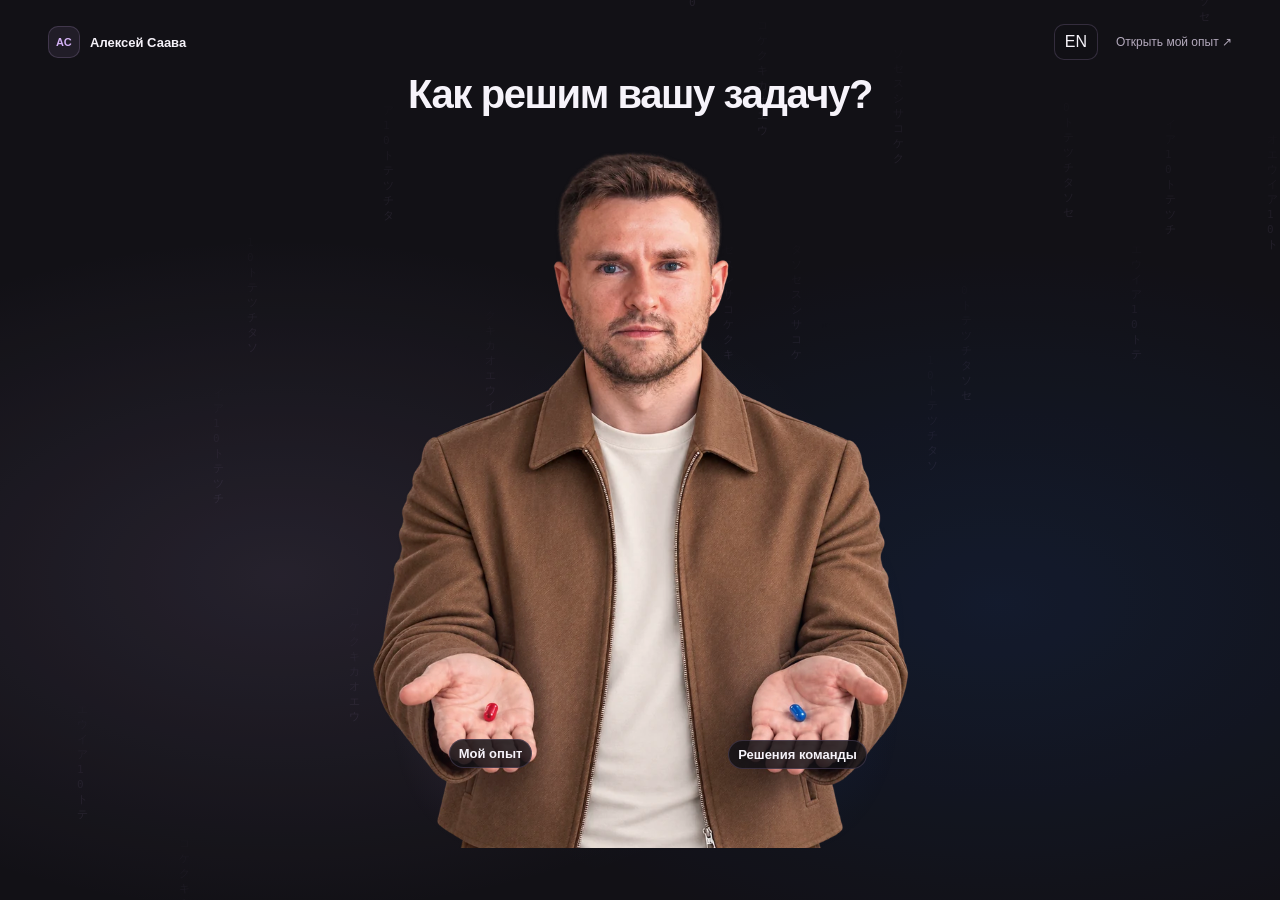
==== index.html @ ec38e638 "Improve CV reading rhythm and add contextual illustrations" ====
<!doctype html><html lang="ru"><head><meta charset="utf-8"><meta name="viewport" content="width=device-width,initial-scale=1"><meta name="description" content="Алексей Саава. Руководитель B2B-проектов: сайты, CRM и автоматизация. Единый контакт и ответственность за согласованный результат."><title>Алексей Саава | B2B-проекты, сайты и CRM</title><script data-cv-entry-gate>/* A new visit uses its own document. Deep links and explicit choices open CV. */
(() => {
 'use strict';
 const url=new URL(location.href);
 if(url.searchParams.get('game')==='dejavu'){
  const target=new URL('dejavu.html',url);
  const lang=url.hash.startsWith('#en')?'en':'ru';
  target.searchParams.set('lang',lang);
  target.searchParams.set('mode',url.searchParams.get('view')==='team'?'team':'personal');
  target.searchParams.set('return',url.hash||'#'+lang);
  location.replace(target.href);return;
 }
 if(location.protocol==='file:')return;
 if(url.searchParams.has('view')||url.searchParams.has('cv')||!['','#ru','#en'].includes(url.hash))return;
 try{if(sessionStorage.getItem('cv-matrix-choice-v1')==='chosen')return;}catch{}
 const target=new URL('enter.html',url);
 target.searchParams.set('lang',url.hash==='#en'?'en':'ru');
 location.replace(target.href);
})();
</script><link rel="stylesheet" href="cv-assets/styles.d733acbd2bcd.css"></head><body>







<a class="skip-link" href="#ru" data-skip>Перейти к содержанию</a> <div class="matrix-overlay" data-matrix-overlay hidden aria-hidden="true"><canvas data-matrix-rain></canvas><div class="matrix-terminal"><span data-matrix-command>// CONTEXT SWITCH</span><strong data-matrix-label>Решения команды</strong><div class="matrix-cat-track"><span><svg viewBox="0 0 80 48" fill="currentColor" aria-hidden="true"><path d="M12 37c-9-1-12-10-6-15 3-2 6 0 4 2-4 4-1 9 4 8l8-3c1-10 7-16 19-16l6 1 3-9 7 6 8-6 3 11c6 4 8 12 3 18l-5 4v7h-7l-2-8H38l-3 8h-7l2-9-11 1v8h-7z"/><path d="M55 20h3m6 0h3" stroke="var(--bg)" stroke-width="2" stroke-linecap="round"/></svg></span><span><svg viewBox="0 0 80 48" fill="currentColor" aria-hidden="true"><path d="M12 37c-9-1-12-10-6-15 3-2 6 0 4 2-4 4-1 9 4 8l8-3c1-10 7-16 19-16l6 1 3-9 7 6 8-6 3 11c6 4 8 12 3 18l-5 4v7h-7l-2-8H38l-3 8h-7l2-9-11 1v8h-7z"/><path d="M55 20h3m6 0h3" stroke="var(--bg)" stroke-width="2" stroke-linecap="round"/></svg></span></div></div></div>
 <div class="matrix-live" data-matrix-live role="status" aria-live="polite" aria-atomic="true"></div><div class="shell"><header class="site-header">
      <a class="brand" href="#ru" aria-label="Алексей Саава — начало резюме"><span class="brand-mark" aria-hidden="true">АС</span><svg class="team-brand-logo" data-team-logo hidden aria-hidden="true" focusable="false" xmlns="http://www.w3.org/2000/svg" width="255" height="48" viewBox="0 0 255 48" fill="none"><path d="M61.5999 0.5V0.400002H57.4999L47.3999 18.5H51.2999L59.4999 3.7L67.7999 18.5H71.5999L61.5999 0.5Z" fill="#2215F9" />
<path d="M202.7 0.400002L194.5 15.3L186.2 0.5V0.400002H182.4L192.4 18.5H196.5L206.5 0.5L206.6 0.400002H202.7Z" fill="#2215F9" />
<path d="M15.7 3.8C13.8 3.3 11.8 3.10001 9.7 3.10001C7.6 3.10001 6.1 3.30001 5.3 3.60001C4.5 3.90001 4.1 4.6 4.1 5.5C4.1 6.3 4.4 6.80001 5.1 7.10001C5.8 7.40001 7.2 7.6 9.4 7.8C14.6 8.2 16.8 9.8 16.8 13.2C16.8 15.3 16 16.8 14.6 17.6C13.1 18.5 10.7 18.9 7.3 18.9C4.6 18.9 2.3 18.7 0.5 18.2L1.2 15.1C3 15.6 5 15.8 7.2 15.8C9.3 15.8 10.8 15.6 11.6 15.3C12.4 15 12.8 14.3 12.8 13.4C12.8 11.9 12 11.3 7.2 10.9C2.3 10.6 0 9.1 0 5.9C0 1.7 3 0 9.5 0C12.2 0 14.4 0.200005 16.1 0.700005L15.7 3.8Z" fill="black" />
<path d="M35.5999 3.4V18.5H31.9V3.4H24.2V0.400002H43.4V3.4H35.5999Z" fill="black" />
<path d="M95.1001 0.600007L94.6001 3.70001C93.3001 3.30001 91.7001 3.20001 89.8001 3.20001C88.8001 3.20001 88.0001 3.2 87.4001 3.3C86.2001 3.4 84.8001 3.70001 84.2001 4.20001C83.1001 5.10001 82.6001 6.6 82.6001 9.4C82.6001 12.2 83.0001 13.8 84.2001 14.7C85.4001 15.6 86.9001 15.8 89.8001 15.8C91.7001 15.8 93.3001 15.6 94.6001 15.3L95.1001 18.4C93.3001 18.8 91.3001 19 89.0001 19C85.4001 19 82.9001 18.4 81.2001 17C79.4001 15.5 78.6001 13.1 78.6001 9.4C78.6001 5.7 79.4001 3.3 81.2001 2C83.0001 0.600001 85.4001 0.100007 89.0001 0.100007C91.2001 7.32392e-06 93.3001 0.200007 95.1001 0.600007Z" fill="black" />
<path d="M109.2 18.5H105.6V0.400002H109.2V18.5ZM119.5 18.5C117.3 15.7 115.3 13.5 113.5 11.9C111.7 10.2 110.3 9.3 109.4 9C110.4 8.5 111.7 7.4 113.5 5.9C115.3 4.4 117.1 2.5 118.9 0.400002H123.6C121.6 2.6 119.8 4.4 118.2 5.9C116.6 7.4 115.4 8.3 114.7 8.7C115.5 9.1 116.7 10.1 118.5 11.8C120.3 13.5 122.2 15.7 124.3 18.4H119.5V18.5Z" fill="black" />
<path d="M134.4 0.400002H138.1V15.6H148.9V18.5H134.4V0.400002Z" fill="black" />
<path d="M159 0.400002H175V3.4H162.7V7.60001H171.5V10.5H162.7V15.6H175V18.5H159V0.400002Z" fill="black" />
<path d="M213.9 0.400002H229.9V3.4H217.6V7.60001H226.4V10.5H217.6V15.6H229.9V18.5H213.9V0.400002Z" fill="black" />
<path d="M240 0.400002H243.6V15.6H254.5V18.5H240V0.400002Z" fill="black" />
<path d="M14.7999 39.6H9.7999V36.7H18.5999V46.9C16.6999 47.4 13.9999 47.6 10.7999 47.6C7.1999 47.6 4.6999 47 2.9999 45.6C1.1999 44.1 0.399902 41.7 0.399902 38C0.399902 34.3 1.2999 31.9 3.1999 30.5C5.0999 29.3 7.4999 28.8 11.3999 28.8C14.0999 28.8 16.2999 29 18.0999 29.3L17.4999 32.4C16.9999 32.3 16.0999 32.2 14.7999 32C13.4999 31.9 12.4999 31.8 11.6999 31.8C10.6999 31.8 9.7999 31.8 9.1999 31.9C7.8999 32 6.5999 32.3 5.8999 32.9C4.7999 33.8 4.2999 35.3 4.2999 38.1C4.2999 40.9 4.6999 42.5 5.8999 43.4C7.0999 44.3 8.5999 44.5 11.4999 44.5C12.6999 44.5 13.7999 44.4 14.7999 44.2V39.6Z" fill="black" />
<path d="M26.3 29.2H37.9001C40.1001 29.2 41.7 29.7 42.6 30.6C43.5 31.5 44 32.8 44 34.5C44 37.7 42.1 39.4 38.2001 39.5C38.9001 39.7 39.8001 40.4 40.9001 41.6C42.0001 42.8 43.6 44.7 45.8 47.4H41C39.1 44.9 37.6 43.1 36.5 42.1C35.4 41.1 34.5 40.5 33.6 40.5H30V47.4H26.4V29.2H26.3ZM29.9 32.1V37.6H36C38.5 37.6 39.7001 37.1 39.7001 35C39.7001 33 38.8 32.2 36.8 32.2H29.9V32.1Z" fill="black" />
<path d="M69.5001 30.7C71.4001 32.1 72.2001 34.5 72.2001 38.1C72.2001 41.8 71.4001 44.3 69.6001 45.7C67.8001 47.1 65.3001 47.7 61.7001 47.7C58.0001 47.7 55.6001 47.2 53.8001 45.7C52.0001 44.2 51.1001 41.8 51.1001 38.1C51.1001 34.5 51.9001 32 53.7001 30.7C55.6001 29.3 57.9001 28.8 61.6001 28.8C65.3001 28.8 67.7001 29.3 69.5001 30.7ZM66.2001 43.9C67.8001 43 68.1001 41.4 68.2001 38.1C68.2001 35.3 68.0001 33.8 66.9001 32.9C66.4001 32.4 65.7001 32.1 64.9001 32C64.1001 31.9 63.0001 31.8 61.6001 31.8C59.3001 31.8 58.1001 31.9 57.0001 32.4C55.4001 33.2 55.1001 34.7 55.0001 38.1C55.0001 43.6 56.3001 44.5 61.6001 44.5C63.9001 44.6 65.2001 44.4 66.2001 43.9Z" fill="black" />
<path d="M97.7001 29.2V41.8C97.7001 44 96.9001 45.6 95.4001 46.4C93.9001 47.2 91.5001 47.6 88.4001 47.6C85.3001 47.6 82.9001 47.2 81.4001 46.4C79.9001 45.6 79.1001 44 79.1001 41.8V29.2H82.8001V39.7C82.8001 40.8 82.9001 41.6 82.9001 42.1C83.0001 42.6 83.2001 43.1 83.6001 43.5C84.4001 44.3 85.7001 44.5 88.4001 44.5C91.1001 44.5 92.4001 44.3 93.2001 43.5C93.6001 43.1 93.8001 42.6 93.9001 42.1C94.0001 41.6 94.0001 40.8 94.0001 39.7V29.2H97.7001Z" fill="black" />
<path d="M109.2 47.3H105.6V29.2H117.3C121.3 29.2 123.3 31.5 123.3 35.4C123.3 37.1 122.8 38.5 121.8 39.6C120.8 40.7 119.3 41.3 117.4 41.3H109.3V47.3H109.2ZM115.9 38.5C118 38.5 119.1 37.5 119.1 35.4C119.1 33.2 118.1 32.1 116 32.1H109.2V38.5H115.9Z" fill="black" />
</svg><span data-brand-name>Алексей Саава</span></a>
      <button class="mode-control" type="button" role="switch" aria-checked="false" aria-label="Решения команды" aria-controls="ru-team-cv en-team-cv" data-mode-switch><span data-mode-personal>Мой опыт</span><span class="mode-track" aria-hidden="true"><span class="mode-thumb"></span></span><span data-mode-team>Решения команды</span></button>
      <nav class="page-nav" aria-label="Разделы резюме"><a href="#ru-results" data-nav="results">Портфолио</a><a href="#ru-skills" data-nav="skills">Компетенции</a><a href="#ru-working" data-nav="working">Как работаю</a><a href="#ru-team-process" data-nav="team-process" hidden>Как внедряем</a></nav>
      <div class="header-tools"><nav class="language-nav" aria-label="Язык резюме"><a href="#ru" data-language="ru" lang="ru" hreflang="ru" aria-label="Русская версия" aria-current="true">RU</a><a href="#en" data-language="en" lang="en" hreflang="en" aria-label="English version">EN</a></nav><button type="button" class="print-button" data-print>Печать / PDF</button><a href="enter.html?lang=ru" class="matrix-entry-open" data-entry-open aria-label="Выбрать формат"><svg viewBox="0 0 24 24" fill="none" aria-hidden="true"><rect x="2" y="5" width="9" height="14" rx="4.5" stroke="currentColor" stroke-width="1.5"/><rect x="13" y="5" width="9" height="14" rx="4.5" stroke="currentColor" stroke-width="1.5"/><path d="M2 12h9m2 0h9" stroke="currentColor" stroke-width="1.5"/></svg></a><button type="button" class="mobile-menu-pill" data-mobile-menu-open aria-label="Меню · Мой опыт" aria-haspopup="dialog" aria-controls="mobile-menu"><span aria-hidden="true"><i></i><i></i><i></i></span></button></div>
    </header><main class="view" id="ru" lang="ru" tabindex="-1"><div class="personal-presentation" data-presentation="personal"><section class="hero" aria-labelledby="ru-name">
          <div class="hero-layout"><div class="hero-copy"><div class="eyebrow">САЙТЫ · CRM · АВТОМАТИЗАЦИЯ</div>
          <h1 id="ru-name" tabindex="-1">Алексей Саава</h1><p class="role">Руководитель B2B-проектов</p>
          <p class="intro">Развиваю B2B-сайты, настраиваю CRM и автоматизирую процессы. Отвечаю за полный цикл — от бизнес-задачи и требований до внедрения, контроля качества и передачи результата.</p><p class="experience-note experience-note-desktop">Многолетний опыт в маркетинге, продажах и развитии сайтов помогает мне учитывать весь путь клиента: от выбора продукта до заявки, заказа и дальнейшего сопровождения.</p>
          <div class="hero-actions"><a class="contact-button" href="https://t.me/top1_finance" target="_blank" rel="noopener noreferrer">Написать в Telegram <span aria-hidden="true">↗</span></a><a class="secondary-button" href="#ru-results">Посмотреть проекты <span aria-hidden="true">↓</span></a></div></div>
          <aside class="profile-note"><details class="mobile-fold" data-mobile-fold="intro"><summary><span><strong>Один контакт на весь проект</strong><small>Опыт и ответственность за результат</small></span><span class="fold-chevron" aria-hidden="true"></span></summary><div class="mobile-fold-body"><span class="note-label">Работа со мной</span><h2>Один контакт на весь проект</h2><p>Со мной вы согласуете задачу, сроки и бюджет, обсуждаете изменения и принимаете результат. Я отвечаю за выполнение договорённостей и качество работы.</p><a href="https://t.me/top1_finance" target="_blank" rel="noopener noreferrer">@top1_finance <span aria-hidden="true">↗</span></a><p class="experience-note experience-note-mobile">Многолетний опыт в маркетинге, продажах и развитии сайтов помогает мне учитывать весь путь клиента: от выбора продукта до заявки, заказа и дальнейшего сопровождения.</p></div></details></aside></div>
          <div class="business-needs"><h2>Задачи, с которыми помогаю</h2><div class="needs-grid"><article class="need-card"><h3><a class="mobile-need-link" data-mobile-filter="website" href="#ru-results">Сайты и B2B-каталоги<span aria-hidden="true">↗</span></a></h3><p>Структура сайта, техническая и продуктовая информация, удобный выбор и передача заказа в продажи.</p></article><article class="need-card"><h3><a class="mobile-need-link" data-mobile-filter="crm" href="#ru-results">CRM и процессы<span aria-hidden="true">↗</span></a></h3><p>Настройка CRM, обработка обращений, контроль задач и связь продаж с исполнением.</p></article><article class="need-card"><h3><a class="mobile-need-link" data-mobile-filter="documents" href="#ru-results">Документы и данные<span aria-hidden="true">↗</span></a></h3><p>Обработка документов, отчётность и автоматизация ручных операций в рабочих системах.</p></article></div></div>
          <p class="print-note">Сокращённая версия резюме. Полное портфолио доступно в HTML-версии.</p>
        <nav class="mobile-shortcuts" aria-label="Быстрый выбор"><a href="#ru-results">Проекты<span aria-hidden="true">↗</span></a><a href="#ru-skills">Компетенции<span aria-hidden="true">↗</span></a><a href="#ru-working">Формат работы<span aria-hidden="true">↗</span></a></nav></section><section class="section" id="ru-results"><details class="mobile-fold" data-mobile-fold="results"><summary><span><strong>Проекты и решения</strong><small>Кейсы, поиск по задаче и каталог автоматизаций</small></span><span class="fold-chevron" aria-hidden="true"></span></summary><div class="mobile-fold-body"><div class="section-head"><div><div class="eyebrow">Портфолио</div><h2>Портфолио</h2></div><p class="portfolio-caption">Проекты, мой вклад и результаты работы. Текущий статус указан в каждом кейсе.</p></div>
          <div class="portfolio-tools"><div class="search-field"><label for="ru-search">Поиск по портфолио</label><input id="ru-search" data-search type="search" placeholder="Например: теряются заявки" autocomplete="off" aria-describedby="ru-search-help"><p class="search-help" id="ru-search-help">Опишите задачу или выберите пример.</p></div><div class="filter-wrap"><span class="filter-label">Направление или инструмент</span><div class="tech" role="group" aria-label="Фильтр портфолио"><button type="button" data-filter="all" aria-pressed="true"><span>Все</span><span class="filter-count" aria-hidden="true"></span></button><button type="button" data-filter="website" aria-pressed="false"><span>Сайты</span><span class="filter-count" aria-hidden="true"></span></button><button type="button" data-filter="crm" aria-pressed="false"><span>CRM</span><span class="filter-count" aria-hidden="true"></span></button><button type="button" data-filter="ai" aria-pressed="false"><span>ИИ</span><span class="filter-count" aria-hidden="true"></span></button><button type="button" data-filter="bitrix24" aria-pressed="false"><span>Битрикс24</span><span class="filter-count" aria-hidden="true"></span></button><button type="button" data-filter="modx" aria-pressed="false"><span>MODX</span><span class="filter-count" aria-hidden="true"></span></button><button type="button" data-filter="documents" aria-pressed="false"><span>Документы</span><span class="filter-count" aria-hidden="true"></span></button><button type="button" data-filter="google-sheets" aria-pressed="false"><span>Google Sheets</span><span class="filter-count" aria-hidden="true"></span></button><button type="button" data-filter="telegram" aria-pressed="false"><span>Telegram</span><span class="filter-count" aria-hidden="true"></span></button></div></div><div class="search-examples" role="group" aria-labelledby="ru-search-examples"><span id="ru-search-examples">Примеры запросов</span><div class="query-buttons"><button type="button" data-query="Теряются заявки" aria-pressed="false" aria-label="Поиск во всём портфолио: Теряются заявки">Теряются заявки</button><button type="button" data-query="Обновить сайт" aria-pressed="false" aria-label="Поиск во всём портфолио: Обновить сайт">Обновить сайт</button><button type="button" data-query="Ручные отчёты" aria-pressed="false" aria-label="Поиск во всём портфолио: Ручные отчёты">Ручные отчёты</button><button type="button" data-query="Автоматизация документов" aria-pressed="false" aria-label="Поиск во всём портфолио: Автоматизация документов">Автоматизация документов</button><button type="button" data-query="B2B-каталог" aria-pressed="false" aria-label="Поиск во всём портфолио: B2B-каталог">B2B-каталог</button><button type="button" data-query="Контроль задач" aria-pressed="false" aria-label="Поиск во всём портфолио: Контроль задач">Контроль задач</button></div></div></div>
          <p class="filter-meta" data-result-count role="status" aria-live="polite" aria-atomic="true"></p>
          <div class="empty" data-empty hidden><p>Материалов по вашему запросу нет. Попробуйте другой запрос или сбросьте фильтры.</p><button type="button" class="secondary-button" data-reset>Сбросить фильтры</button></div><section class="portfolio-group" data-filter-group="projects" aria-labelledby="ru-projects-title"><details class="mobile-fold" data-mobile-fold="case-group"><summary><span><strong>Работа с заказчиками</strong><small>Кейсы и результаты</small></span><span class="fold-chevron" aria-hidden="true"></span></summary><div class="mobile-fold-body"><div class="portfolio-overview"><div class="portfolio-overview-copy"><h3 class="group-title" id="ru-projects-title">Работа с заказчиками</h3></div><figure class="cv-illustration" data-reading-illustration="site" role="img" aria-label="Схема адаптивного сайта: компьютер и мобильная версия"><svg viewBox="0 0 306 174" width="306" height="174" aria-hidden="true" focusable="false" fill="none" stroke="currentColor" stroke-width="1.5" stroke-linecap="round" stroke-linejoin="round"><rect class="illustration-soft" x="20" y="16" width="242" height="130" rx="20" stroke="none"/>
 <rect class="illustration-surface" x="14" y="20" width="224" height="124" rx="8"/>
 <path d="M14 42h224" opacity=".45"/><circle class="illustration-accent" cx="28" cy="31" r="2"/><circle class="illustration-ink" cx="37" cy="31" r="2" opacity=".4"/>
 <path d="M32 58h82M32 68h56M32 112h108M32 123h74" opacity=".5"/>
 <rect class="illustration-soft" x="151" y="56" width="67" height="43" rx="4"/>
 <rect class="illustration-accent" x="32" y="82" width="47" height="10" rx="3" opacity=".7"/>
 <rect class="illustration-surface" x="225" y="55" width="54" height="99" rx="9"/>
 <path d="M243 64h18M234 128h34M234 138h23" opacity=".45"/>
 <rect class="illustration-soft" x="234" y="78" width="36" height="31" rx="3"/><rect class="illustration-accent" x="234" y="115" width="24" height="6" rx="2" opacity=".7"/></svg></figure></div><div class="casegrid"><a class="case flagship" href="#ru-case-40" data-route="ru-case-40" data-tags="website bitrix24" data-kind="case" data-case-type="project" data-print-highlight="true" aria-label="Разбор проекта: ASSET LEASING AND FINANCE: управление и развитие сайта" data-project="alafin" data-search-terms="корпоративный B2B сайт развитие сопровождение поддержка обновить сайт доработать сайт обновление контента структура продуктовые страницы услуги лизинг калькулятор формы документы новости CMS; corporate B2B website development maintenance support update website improve site product pages services leasing calculator forms documents news content structure CMS"><span class="meta">Корпоративный сайт · в работе</span><h4>ASSET LEASING AND FINANCE</h4><p>Развитие и сопровождение корпоративного сайта: структура, контент, доработки и проверка изменений.</p><span class="open">Разбор проекта ↗</span></a><a class="case" href="#ru-case-8" data-tags="website modx crm bitrix24 documents analytics seo html css" data-route="ru-case-8" data-kind="case" data-case-type="project" data-print-highlight="true" aria-label="Разбор задачи: Корпоративный сайт на MODX" data-project="finance-site" data-search-terms="корпоративный B2B сайт MODX модх модкс Evolution Evo Revolution Revo обновить сайт доработать сайт исправить сайт точечные правки без полного редизайна аудит сайта устаревший сайт неудобный сайт HTML CSS верстка адаптив мобильная версия посадочные страницы лендинг формы заявки теряются заявки не доходят не попадают в CRM интеграция Bitrix24 Битрикс24 SEO поисковое продвижение аналитика миграция перенос сайта; corporate B2B website MODX Evolution Evo Revolution Revo update website improve existing site targeted fixes without full redesign website audit HTML CSS markup responsive mobile landing pages forms lost leads missing enquiries CRM Bitrix24 integration SEO analytics site migration"><span class="meta status">Финансовые услуги · развитие сайта</span><h4>Корпоративный сайт на MODX</h4><p>Развивал сайт лизинговой компании: конструктор лендингов, формы и CRM, аналитика, SEO и контент. Веду перенос на MODX Revolution.</p><span class="open">Разбор проекта ↗</span></a><a class="case" href="#ru-case-2" data-tags="website" data-route="ru-case-2" data-kind="case" data-case-type="project" data-print-highlight="true" aria-label="Разбор проекта: Лизинговый калькулятор" data-project="finance-site" data-search-terms="калькулятор лизинга расчет стоимости платежей график параметры условия ошибки подсказки сайт форма заявка передача расчета менеджеру требования техническое задание; leasing calculator cost calculation payments schedule terms validation errors hints website enquiry form sales handoff requirements specification"><span class="meta ">Продукт · требования и координация</span><h4>Лизинговый калькулятор</h4><p>Согласованные сценарии расчёта, параметры и требования к передаче данных менеджеру.</p><span class="open">Разбор проекта ↗</span></a><a class="case" href="#ru-case-6" data-tags="crm" data-route="ru-case-6" data-kind="case" data-case-type="project" data-print-highlight="true" aria-label="Разбор проекта: CRM: от сделки до исполнения" data-project="finance-site" data-search-terms="CRM срм организация продаж процесс сделки этапы задачи контроль задач ответственные непонятно кто отвечает забывают задачи исполнение согласования регламент инструкции внедрение пилот; CRM sales workflow deal stages task tracking task control ownership unclear responsibilities missed tasks delivery approvals instructions implementation pilot"><span class="meta ">Операции · процессы и команда</span><h4>CRM: от сделки до исполнения</h4><p>Этапы сделки связаны с задачами и ответственными; подготовлены инструкции и проведён пилот на одной команде.</p><span class="open">Разбор проекта ↗</span></a><a class="case" href="#ru-case-7" data-tags="crm" data-route="ru-case-7" data-kind="case" data-case-type="project" data-print-highlight="true" aria-label="Разбор проекта: Маркетинговая отчётность" data-project="finance-site" data-search-terms="маркетинговая аналитика ручные отчеты ручная отчетность ручной сбор данных реклама расходы выручка источники заявок лиды продажи сверка CRM данные расходятся эффективность рекламы непонятно откуда заявки; marketing analytics manual reports manual reporting data collection advertising spend revenue lead sources sales CRM reconciliation inconsistent data advertising performance"><span class="meta ">Маркетинг · данные и управление</span><h4>Маркетинговая отчётность</h4><p>Согласованные определения показателей и управленческий отчёт со сверкой данных CRM.</p><span class="open">Разбор проекта ↗</span></a><a class="case" href="#ru-case-1" data-tags="website documents" data-route="ru-case-1" data-kind="case" data-case-type="project" data-print-highlight="false" aria-label="Разбор проекта: Продуктовая информация и документы" data-project="finance-site" data-search-terms="сайт продуктовые страницы техническая информация условия тарифы документы обновить сайт обновление контента устаревшие документы актуальные версии навигация найти информацию структура CMS форма обратной связи; website product pages technical information terms pricing documents update website content updates outdated documents current versions navigation find information CMS contact form"><span class="meta ">Лизинг · контент и CMS</span><h4>Продуктовая информация и документы</h4><p>Структурированные продуктовые материалы, порядок согласования версий и шаблоны публикаций.</p><span class="open">Разбор проекта ↗</span></a><a class="case" href="#ru-case-3" data-tags="website" data-route="ru-case-3" data-kind="case" data-case-type="project" data-print-highlight="false" aria-label="Разбор проекта: B2B-заказ в большом каталоге" data-project="commerce" data-search-terms="B2B б2б сайт интернет магазин большой каталог каталог продукции товаров неудобный каталог поиск выбор товара корпоративный заказ оформить заказ реквизиты компании форма заявки передача заказа отделу продаж требования; B2B website online store large product catalogue catalog difficult product selection corporate ordering checkout company details enquiry form sales handoff requirements"><span class="meta ">Электронная коммерция · B2B</span><h4>B2B-заказ в большом каталоге</h4><p>Комплект требований к B2B-заказу, спецификации форм и материалы для отдела продаж.</p><span class="open">Разбор проекта ↗</span></a><a class="case" href="#ru-case-4" data-tags="website" data-route="ru-case-4" data-kind="case" data-case-type="project" data-print-highlight="false" aria-label="Разбор проекта: Оформление заказа" data-project="commerce" data-search-terms="интернет магазин сайт оформление заказа корзина checkout покупатель не завершает заказ сложная форма неудобная форма ошибки в форме платежи оплата мобильный заказ подсказки поля контакты улучшить конверсию; online store website checkout cart abandoned checkout incomplete orders complicated form form errors payment mobile ordering hints fields contact details improve conversion"><span class="meta ">Электронная коммерция · пользовательский путь</span><h4>Оформление заказа</h4><p>Требования к оформлению заказа и проверки мобильного сценария и передачи данных.</p><span class="open">Разбор проекта ↗</span></a><a class="case" href="#ru-case-5" data-tags="website" data-route="ru-case-5" data-kind="case" data-case-type="project" data-print-highlight="false" aria-label="Разбор проекта: Текстовый чат экспертного сервиса" data-project="expert-service" data-search-terms="чат консультации эксперт специалист клиент ждет ответа ожидание очередь онлайн сервис передача диалога статус обращения доступность специалиста сообщения оператор; expert consultation chat online service client waiting for reply queue conversation handoff enquiry status specialist availability operator messages"><span class="meta ">Сервис · клиентская поддержка</span><h4>Текстовый чат экспертного сервиса</h4><p>Описание логики чата, служебные сообщения и правила работы с диалогами.</p><span class="open">Разбор проекта ↗</span></a></div></div></details></section><section class="portfolio-group project-tasks" data-filter-group="projects" aria-labelledby="ru-modx-tasks-title"><details class="mobile-fold" data-mobile-fold="case-group"><summary><span><strong>MODX: отдельные задачи</strong><small>Кейсы и результаты</small></span><span class="fold-chevron" aria-hidden="true"></span></summary><div class="mobile-fold-body"><div class="portfolio-overview"><div class="portfolio-overview-copy"><h3 class="group-title" id="ru-modx-tasks-title">MODX: отдельные задачи</h3><p class="portfolio-caption">Короткие кейсы для конкретного запроса: вёрстка, CMS, формы, аналитика, аудит и сопровождение.</p></div><figure class="cv-illustration" data-reading-illustration="modules" role="img" aria-label="Схема доработок сайта: страницы, формы и интеграции"><svg viewBox="0 0 306 174" width="306" height="174" aria-hidden="true" focusable="false" fill="none" stroke="currentColor" stroke-width="1.5" stroke-linecap="round" stroke-linejoin="round"><rect class="illustration-surface" x="15" y="21" width="114" height="128" rx="8"/>
 <path d="M15 43h114" opacity=".45"/><path d="M29 33h40"/>
 <rect class="illustration-soft" x="29" y="58" width="86" height="27" rx="4"/><path d="M40 71h54" opacity=".6"/>
 <rect class="illustration-soft" x="29" y="97" width="36" height="36" rx="4"/><rect class="illustration-soft" x="77" y="97" width="38" height="36" rx="4"/>
 <path d="M137 85h26M158 80l6 5-6 5" opacity=".6"/>
 <rect class="illustration-surface" x="175" y="32" width="104" height="32" rx="6"/><rect class="illustration-surface" x="175" y="77" width="104" height="32" rx="6"/><rect class="illustration-surface" x="175" y="122" width="104" height="32" rx="6"/>
 <circle class="illustration-accent" cx="190" cy="48" r="3"/><path d="M202 48h57" opacity=".5"/>
 <path d="M186 93l4 4 7-8M186 138l4 4 7-8"/><path d="M207 93h51M207 138h36" opacity=".5"/></svg></figure></div><div class="casegrid"><a class="case" data-route="ru-case-41" href="#ru-case-41" data-tags="website modx html css" data-print-highlight="false" aria-label="Разбор задачи: Лендинги на MODX: конструктор и вёрстка" data-project="finance-site" data-search-terms="MODX HTML CSS верстка адаптив мобильная версия обновить сайт доработать сайт лендинг посадочная страница конструктор страниц блоки CMS шаблон чанк PHP сниппет карточки FAQ фиксированная панель действий без полного редизайна; MODX HTML CSS markup responsive mobile update website improve site landing page page builder blocks CMS template chunk PHP snippet cards FAQ sticky action bar without full redesign"><div class="meta">MODX · выполненные работы</div><h4>Лендинги на MODX: конструктор и вёрстка</h4><p>HTML/CSS, адаптивные блоки и настройка содержимого через CMS.</p><span class="open">Разбор задачи ↗</span></a><a class="case" data-route="ru-case-42" href="#ru-case-42" data-tags="website modx crm bitrix24" data-print-highlight="false" aria-label="Разбор задачи: Формы сайта и связь с Битрикс24" data-project="finance-site" data-search-terms="сайт MODX формы заявок заявки теряются заявки не доходят не попадают в CRM заявок форма сложная неудобная ошибки в форме поля валидация Bitrix24 Битрикс24 интеграция передача данных заявка с сайта контекст клиента; website MODX enquiry forms lost leads missing enquiries leads not reaching CRM complicated form form errors fields validation Bitrix24 integration website enquiries data handoff client context"><div class="meta">MODX · выполненные работы</div><h4>Формы сайта и связь с Битрикс24</h4><p>Семь конфигураций форм, поля обращения, источник и сообщения пользователю.</p><span class="open">Разбор задачи ↗</span></a><a class="case" data-route="ru-case-43" href="#ru-case-43" data-tags="website modx seo" data-print-highlight="false" aria-label="Разбор задачи: SEO-аудит 3 163 страниц" data-project="finance-site" data-search-terms="сайт MODX SEO аудит сайта поисковое продвижение плохо находят в поиске проверка страниц title H1 заголовки canonical дубли страниц перелинковка структура контент изображения технические ошибки; website MODX SEO site audit search visibility page checks title H1 headings canonical duplicate pages internal links structure content images technical issues"><div class="meta">MODX · выполненные работы</div><h4>SEO-аудит 3 163 страниц</h4><p>Постраничная оценка структуры, содержимого и технических параметров.</p><span class="open">Разбор задачи ↗</span></a><a class="case" data-route="ru-case-44" href="#ru-case-44" data-tags="website modx content" data-print-highlight="false" aria-label="Разбор задачи: Точечное обновление 38 живых страниц" data-project="finance-site" data-search-terms="сайт MODX обновить сайт доработать сайт исправить сайт точечные правки косметический ремонт без полного редизайна устаревший контент title H1 заголовки SEO текст изображение WebP alt URL живой сайт обновление страниц проверка форм; website MODX update website improve existing site targeted fixes cosmetic improvements without full redesign outdated content title H1 headings SEO copy image WebP alt URL live website page updates form checks"><div class="meta">MODX · выполненные работы</div><h4>Точечное обновление 38 живых страниц</h4><p>Заголовки, тексты, изображения и CTA без полного редизайна.</p><span class="open">Разбор задачи ↗</span></a><a class="case" data-route="ru-case-45" href="#ru-case-45" data-tags="website modx crm bitrix24 analytics" data-print-highlight="false" aria-label="Разбор задачи: Аналитика заявок и сверка с CRM" data-project="finance-site" data-search-terms="сайт MODX заявки теряются заявки заявки не доходят в CRM непонятно откуда приходят заявки не понимаю откуда заявки аналитика источники заявок отслеживание лидов события формы звонки клики Bitrix24 Битрикс24 GTM GA4 Google Analytics Яндекс Метрика качество лидов; website MODX lost leads missing enquiries CRM enquiry sources lead tracking unknown lead sources analytics form events phone clicks Bitrix24 GTM GA4 Google Analytics Yandex Metrica lead quality"><div class="meta">MODX · выполненные работы</div><h4>Аналитика заявок и сверка с CRM</h4><p>GTM, GA4, Яндекс.Метрика и связь обращений со страницами сайта.</p><span class="open">Разбор задачи ↗</span></a><a class="case" data-route="ru-case-46" href="#ru-case-46" data-tags="website modx documents" data-print-highlight="false" aria-label="Разбор задачи: Документация и технический аудит MODX" data-project="finance-site" data-search-terms="сайт MODX технический аудит документация техническое задание требования таблицы спецификации техническая информация HTML CSS JS PHP шаблоны чанки сниппеты поля формы интеграция CRM аналитика тестирование проверка изменений; website MODX technical audit documentation specification requirements tables technical information HTML CSS JS PHP templates chunks snippets fields forms CRM integration analytics testing change checks"><div class="meta">MODX · выполненные работы</div><h4>Документация и технический аудит MODX</h4><p>Технические спецификации, таблицы настроек CMS и критерии проверки.</p><span class="open">Разбор задачи ↗</span></a><a class="case" data-route="ru-case-47" href="#ru-case-47" data-tags="website modx migration" data-print-highlight="false" aria-label="Разбор задачи: MODX: Evolution → Revolution" data-project="finance-site" data-search-terms="сайт MODX Evolution Evo Revolution Revo миграция перенос переезд обновление CMS тестовая среда совместимость структура контент файлы сохранить URL SEO ссылки печатные версии откат; website MODX Evolution Evo Revolution Revo migration move CMS upgrade test environment compatibility structure content files preserve URL SEO links print rollback"><div class="meta">MODX · в работе</div><h4>MODX: Evolution → Revolution</h4><p>Перенос структуры, контента и функций с проверкой совместимости. В работе.</p><span class="open">Разбор задачи ↗</span></a></div></div></details></section><section class="portfolio-group" data-filter-group="personal" aria-labelledby="ru-personal-title"><details class="mobile-fold" data-mobile-fold="case-group"><summary><span><strong>Личные проекты</strong><small>Кейсы и результаты</small></span><span class="fold-chevron" aria-hidden="true"></span></summary><div class="mobile-fold-body"><div class="portfolio-overview"><div class="portfolio-overview-copy"><h3 class="group-title" id="ru-personal-title">Личные проекты</h3></div><figure class="cv-illustration" data-reading-illustration="documents" role="img" aria-label="Схема обработки документов: исходный файл, обработка, результат"><svg viewBox="0 0 306 174" width="306" height="174" aria-hidden="true" focusable="false" fill="none" stroke="currentColor" stroke-width="1.5" stroke-linecap="round" stroke-linejoin="round"><rect class="illustration-soft" x="17" y="34" width="71" height="98" rx="7" stroke="none"/>
 <rect class="illustration-surface" x="27" y="25" width="71" height="98" rx="7"/>
 <path d="M42 47h30M42 60h40M42 73h35M42 95h18" opacity=".55"/>
 <path d="M110 83h26M130 78l6 5-6 5" opacity=".6"/>
 <rect class="illustration-surface" x="148" y="55" width="47" height="55" rx="10"/><path d="M171 66v12M165 72h12M160 96h23"/>
 <path d="M207 83h23M224 78l6 5-6 5" opacity=".6"/>
 <rect class="illustration-surface" x="243" y="32" width="42" height="99" rx="7"/><path d="M253 50h23M253 63h23M253 76h16" opacity=".55"/>
 <path d="M254 106l6 6 13-17"/>
 <circle class="illustration-accent" cx="171" cy="83" r="3"/></svg></figure></div><div class="casegrid"><a class="case personal-card" href="#ru-case-39" data-tags="documents ai crm" data-route="ru-case-39" data-kind="case" data-case-type="personal" data-print-highlight="true" aria-label="Разбор проекта: Распознавание и перевод документов" data-project="independent" data-search-terms="документы автоматизация документов распознать распознавание текста OCR фото скан PDF Word перевод документов узбекский русский ручной ввод данных перепечатка текста обработка документов CRM чат; document automation processing text recognition OCR photo scan PDF Word document translation Uzbek Russian manual data entry retyping CRM chat"><span class="meta personal-badge">Личный проект</span><h4>Распознавание и перевод документов</h4><p>Распознавание и перевод документов с узбекского на русский по файлу, отправленному во внутренний чат CRM заказчика.</p><span class="open">Разбор проекта ↗</span></a><a class="case personal-card" href="#ru-case-37" data-tags="website" data-route="ru-case-37" data-kind="case" data-case-type="personal" data-print-highlight="false" aria-label="Разбор проекта: STEMX.PRO: развитие проекта с нуля до этапа ICO" data-project="stemx" data-search-terms="спортивная платформа спорт футбольные команды статистика данные сайт токен токенизация ICO крипто запуск продукта; sports platform football teams statistics data website token tokenisation tokenization ICO crypto product launch"><span class="meta personal-badge">Личный проект</span><h4>STEMX.PRO</h4><p>Участие в создании и развитии платформы спортивных токенов с самого начала до этапа ICO.</p><span class="open">Разбор проекта ↗</span></a><a class="case personal-card" href="#ru-case-38" data-tags="telegram" data-route="ru-case-38" data-kind="case" data-case-type="personal" data-print-highlight="false" aria-label="Разбор проекта: TDefender_bot: модерация Telegram-сообществ" data-project="independent" data-search-terms="Telegram телеграм бот модерация группы чата спам антиспам боты проверка новых участников нарушители мут бан автоматическая модерация; Telegram bot group chat moderation spam anti spam new member checks mute ban automated moderation"><span class="meta personal-badge">Личный проект</span><h4>TDefender_bot: модерация Telegram-сообществ</h4><p>Проверка новых участников, антиспам, муты и баны для управления Telegram-чатом.</p><span class="open">Разбор проекта ↗</span></a></div></div></details></section><section class="portfolio-group automation-group" data-filter-group="automations" aria-labelledby="ru-automations-title"><details class="automation-panel"><summary><span><span class="note-label">Каталог решений</span><span class="automation-title" id="ru-automations-title">Автоматизации в Битрикс24</span></span><span class="automation-count" data-automation-count>26 решений</span></summary><p class="automation-context">Решения в рамках работы с ASSET LEASING AND FINANCE: CRM, документы, задачи команды и коммуникации.</p><div class="casegrid automation-grid"><a class="case implementation-card" data-tags="bitrix24 crm ai" data-route="ru-case-9" href="#ru-case-9" data-kind="case" data-case-type="bitrix24" data-print-highlight="false" aria-label="Разбор проекта: ИИ-классификация обращений" data-project="alafin" data-search-terms="ИИ искусственный интеллект AI CRM сортировка классификация обращений ручная обработка лидов горячие теплые холодные заявки приоритет менеджер клиент ждет; AI artificial intelligence CRM enquiry classification triage manual lead processing hot warm cold leads priority manager client waiting"><div class="meta implementation-badge">Внедрение в Битрикс24</div><h4>ИИ-классификация обращений</h4><p>ИИ распределяет новые лиды по качеству и сохраняет результат в CRM.</p><div class="techline">Bitrix24</div></a><a class="case implementation-card" data-tags="bitrix24 crm ai" data-route="ru-case-10" href="#ru-case-10" data-kind="case" data-case-type="bitrix24" data-print-highlight="false" aria-label="Разбор проекта: ИИ-описания товаров" data-project="alafin" data-search-terms="ИИ AI каталог товары карточки товаров пустые описания некачественные тексты наполнить каталог контент копирайтинг генерация описаний ручная подготовка текстов; AI product catalogue catalog product cards missing descriptions poor copy catalogue content copywriting description generation manual writing"><div class="meta implementation-badge">Внедрение в Битрикс24</div><h4>ИИ-описания товаров</h4><p>Подготовка описаний для товаров, у которых текст отсутствует или требует доработки.</p><div class="techline">Bitrix24</div></a><a class="case implementation-card" data-tags="bitrix24 crm ai" data-route="ru-case-11" href="#ru-case-11" data-kind="case" data-case-type="bitrix24" data-print-highlight="false" aria-label="Разбор проекта: Внутренний ИИ-чат-бот" data-project="alafin" data-search-terms="ИИ AI внутренний чат бот сотрудники одинаковые вопросы повторяющиеся вопросы HR кадровая служба инструкции процедуры шаблон договора статус сделки отпуск; AI internal chatbot employees repeated questions HR helpdesk instructions procedures contract template deal status leave"><div class="meta implementation-badge">Внедрение в Битрикс24</div><h4>Внутренний ИИ-чат-бот</h4><p>Ответы на повторяющиеся вопросы сотрудников об отпуске, документах и статусах сделок.</p><div class="techline">Bitrix24</div></a><a class="case implementation-card" data-tags="bitrix24 crm ai" data-route="ru-case-12" href="#ru-case-12" data-kind="case" data-case-type="bitrix24" data-print-highlight="false" aria-label="Разбор проекта: ИИ-извлечение данных из текста" data-project="alafin" data-search-terms="ИИ AI извлечение контактов данных из текста CRM телефон email электронная почта ручной ввод ручное копирование переписка письмо комментарий заполнение карточки; AI contact data extraction text CRM phone email manual data entry copying messages correspondence comments populate contact records"><div class="meta implementation-badge">Внедрение в Битрикс24</div><h4>ИИ-извлечение данных из текста</h4><p>Извлечение телефонов и адресов электронной почты из сообщений в свободной форме.</p><div class="techline">Bitrix24</div></a><a class="case implementation-card" data-tags="bitrix24 crm" data-route="ru-case-13" href="#ru-case-13" data-kind="case" data-case-type="bitrix24" data-print-highlight="false" aria-label="Разбор проекта: Чат-ассистент CRM" data-project="alafin" data-search-terms="CRM чат ассистент бот статус сделки контакты клиента поиск информации менеджер переключение между окнами карточки сделки; CRM chat assistant bot deal status client contacts information lookup manager switching windows deal records"><div class="meta implementation-badge">Внедрение в Битрикс24</div><h4>Чат-ассистент CRM</h4><p>Доступ к статусам сделок и контактам клиентов из чата.</p><div class="techline">Bitrix24 / CRM</div></a><a class="case implementation-card" data-tags="bitrix24 crm" data-route="ru-case-14" href="#ru-case-14" data-kind="case" data-case-type="bitrix24" data-print-highlight="false" aria-label="Разбор проекта: Ежедневный CRM-дайджест" data-project="alafin" data-search-terms="CRM ежедневная сводка дайджест ручные отчеты ручной сбор данных контроль продаж зависшие сделки руководитель общая картина сделок; CRM daily summary digest manual reports manual data collection sales overview stalled deals manager pipeline visibility"><div class="meta implementation-badge">Внедрение в Битрикс24</div><h4>Ежедневный CRM-дайджест</h4><p>Ежедневная сводка по активным и зависшим сделкам.</p><div class="techline">Bitrix24 / CRM</div></a><a class="case implementation-card" data-tags="bitrix24 crm" data-route="ru-case-15" href="#ru-case-15" data-kind="case" data-case-type="bitrix24" data-print-highlight="false" aria-label="Разбор проекта: Скоринг лидов" data-project="alafin" data-search-terms="CRM скоринг лидов оценка приоритет заявок горячие клиенты очередь обработка лидов отдел продаж менеджер кому звонить первым; CRM lead scoring qualification priority hot leads enquiry queue lead processing sales team who to call first"><div class="meta implementation-badge">Внедрение в Битрикс24</div><h4>Скоринг лидов</h4><p>Приоритизация лидов вместо обработки только по времени поступления.</p><div class="techline">Bitrix24 / CRM</div></a><a class="case implementation-card" data-tags="bitrix24 crm" data-route="ru-case-16" href="#ru-case-16" data-kind="case" data-case-type="bitrix24" data-print-highlight="false" aria-label="Разбор проекта: Прогнозирование продаж" data-project="alafin" data-search-terms="CRM прогноз продаж планирование выручки месячная выручка ручной сбор данных сделки ожидаемые продажи план продаж; CRM sales forecast revenue planning monthly revenue manual data collection deals expected sales sales plan"><div class="meta implementation-badge">Внедрение в Битрикс24</div><h4>Прогнозирование продаж</h4><p>Сводная оценка ожидаемых продаж на основе данных сделок.</p><div class="techline">Bitrix24 / CRM</div></a><a class="case implementation-card" data-tags="bitrix24 crm" data-route="ru-case-17" href="#ru-case-17" data-kind="case" data-case-type="bitrix24" data-print-highlight="false" aria-label="Разбор проекта: Устранение дублей" data-project="alafin" data-search-terms="CRM дубли дубль дублей повторные карточки контакты компании очистка базы почистить базу избавиться от дублей клиентская база неактуальные данные; CRM duplicates duplicate records contacts companies data cleanup clean database deduplication outdated customer data"><div class="meta implementation-badge">Внедрение в Битрикс24</div><h4>Устранение дублей</h4><p>Работа с дублирующимися контактами и компаниями в CRM.</p><div class="techline">Bitrix24 / CRM</div></a><a class="case implementation-card" data-tags="bitrix24 crm" data-route="ru-case-18" href="#ru-case-18" data-kind="case" data-case-type="bitrix24" data-print-highlight="false" aria-label="Разбор проекта: Аналитика звонков" data-project="alafin" data-search-terms="CRM аналитика звонков эффективность менеджеров продажи какие звонки приводят к сделкам телефон активность результативность; CRM call analytics sales manager performance phone activity calls leading to deals sales effectiveness"><div class="meta implementation-badge">Внедрение в Битрикс24</div><h4>Аналитика звонков</h4><p>Анализ активности звонков и их связи с продажами.</p><div class="techline">Bitrix24 / CRM</div></a><a class="case implementation-card" data-tags="bitrix24 crm" data-route="ru-case-19" href="#ru-case-19" data-kind="case" data-case-type="bitrix24" data-print-highlight="false" aria-label="Разбор проекта: ABC-анализ клиентов" data-project="alafin" data-search-terms="CRM ABC анализ клиентов клиентская база выручка вклад приоритет кому уделять внимание ценные клиенты продажи; CRM ABC customer analysis customer base revenue contribution priority valuable clients sales focus"><div class="meta implementation-badge">Внедрение в Битрикс24</div><h4>ABC-анализ клиентов</h4><p>Группировка клиентов по их вкладу в выручку.</p><div class="techline">Bitrix24 / CRM</div></a><a class="case implementation-card" data-tags="bitrix24" data-route="ru-case-20" href="#ru-case-20" data-kind="case" data-case-type="bitrix24" data-print-highlight="false" aria-label="Разбор проекта: Декомпозиция проектов" data-project="alafin" data-search-terms="проект большая задача декомпозиция разбить проект на задачи планирование работы управление проектом понятные шаги; project large task decomposition project breakdown split into tasks work planning project management clear steps"><div class="meta implementation-badge">Внедрение в Битрикс24</div><h4>Декомпозиция проектов</h4><p>Разбивка большого проекта на понятные рабочие задачи.</p><div class="techline">Bitrix24</div></a><a class="case implementation-card" data-tags="bitrix24" data-route="ru-case-21" href="#ru-case-21" data-kind="case" data-case-type="bitrix24" data-print-highlight="false" aria-label="Разбор проекта: Бот ежедневных стендапов" data-project="alafin" data-search-terms="команда ежедневный стендап статусы контроль задач отчет сотрудников чем занята команда сбор обновлений история работы загрузка; team daily standup task status task tracking task control employee updates team workload work history"><div class="meta implementation-badge">Внедрение в Битрикс24</div><h4>Бот ежедневных стендапов</h4><p>Сбор ежедневных рабочих обновлений с сохранением истории.</p><div class="techline">Bitrix24</div></a><a class="case implementation-card" data-tags="bitrix24" data-route="ru-case-22" href="#ru-case-22" data-kind="case" data-case-type="bitrix24" data-print-highlight="false" aria-label="Разбор проекта: Контроль зависших задач" data-project="alafin" data-search-terms="задачи контроль задач просрочки просроченные задачи дедлайны сроки срываются сроки зависшие задачи забывают задачи напоминания уведомления; task tracking task control overdue tasks deadlines missed deadlines stalled tasks forgotten tasks reminders notifications"><div class="meta implementation-badge">Внедрение в Битрикс24</div><h4>Контроль зависших задач</h4><p>Выявление задач, которые зависли или вышли за срок.</p><div class="techline">Bitrix24</div></a><a class="case implementation-card" data-tags="bitrix24" data-route="ru-case-23" href="#ru-case-23" data-kind="case" data-case-type="bitrix24" data-print-highlight="false" aria-label="Разбор проекта: Адаптация сотрудников" data-project="alafin" data-search-terms="онбординг адаптация новых сотрудников новичок обучение ввод в работу инструкции повторяющиеся вопросы автоматизация адаптации; onboarding new employee induction training instructions repeated questions onboarding automation"><div class="meta implementation-badge">Внедрение в Битрикс24</div><h4>Адаптация сотрудников</h4><p>Организация вводных инструкций для новых сотрудников.</p><div class="techline">Bitrix24</div></a><a class="case implementation-card" data-tags="bitrix24" data-route="ru-case-24" href="#ru-case-24" data-kind="case" data-case-type="bitrix24" data-print-highlight="false" aria-label="Разбор проекта: Учёт рабочего времени" data-project="alafin" data-search-terms="учет рабочего времени рабочий день забывают отметить начало конец дня сотрудники отметки напоминания полнота учета; time tracking working hours employees missed clock in clock out workday attendance reminders"><div class="meta implementation-badge">Внедрение в Битрикс24</div><h4>Учёт рабочего времени</h4><p>Контроль полноты отметок о начале и конце рабочего дня.</p><div class="techline">Bitrix24</div></a><a class="case implementation-card" data-tags="bitrix24" data-route="ru-case-25" href="#ru-case-25" data-kind="case" data-case-type="bitrix24" data-print-highlight="false" aria-label="Разбор проекта: Кадровый бот" data-project="alafin" data-search-terms="HR кадровый бот сотрудники отпуск больничный кадровые документы заявления оформление кадровых запросов; HR employee bot leave sick leave personnel documents employee requests HR paperwork"><div class="meta implementation-badge">Внедрение в Битрикс24</div><h4>Кадровый бот</h4><p>Обработка типовых вопросов об отпусках, больничных и документах.</p><div class="techline">Bitrix24</div></a><a class="case implementation-card" data-tags="bitrix24 documents" data-route="ru-case-26" href="#ru-case-26" data-kind="case" data-case-type="bitrix24" data-print-highlight="false" aria-label="Разбор проекта: Генерация документов" data-project="alafin" data-search-terms="документы автоматизация документов автоматизировать документооборот договор счет генерация шаблоны реквизиты компании ручное заполнение ручной ввод ошибки в документах повторный ввод данных; document automation automate paperwork contract invoice generation templates company details manual document entry errors repeated data entry"><div class="meta implementation-badge">Внедрение в Битрикс24</div><h4>Генерация документов</h4><p>Автоматизация подготовки договоров и счетов.</p><div class="techline">Bitrix24</div></a><a class="case implementation-card" data-tags="bitrix24 documents" data-route="ru-case-27" href="#ru-case-27" data-kind="case" data-case-type="bitrix24" data-print-highlight="false" aria-label="Разбор проекта: Умная сортировка файлов" data-project="alafin" data-search-terms="документы автоматизация документов сортировка файлов порядок в файлах хаос документы теряются найти документ папки Битрикс диск хранилище; document automation file sorting organisation organization messy files lost documents find document folders Bitrix drive storage"><div class="meta implementation-badge">Внедрение в Битрикс24</div><h4>Умная сортировка файлов</h4><p>Упорядочивание файлов на Диске Битрикс24.</p><div class="techline">Bitrix24</div></a><a class="case implementation-card" data-tags="bitrix24" data-route="ru-case-28" href="#ru-case-28" data-kind="case" data-case-type="bitrix24" data-print-highlight="false" aria-label="Разбор проекта: Еженедельный отчёт компании" data-project="alafin" data-search-terms="еженедельный отчет компании сводка ручные отчеты ручная отчетность ручной сбор данных автоматизация отчетов разные разделы Битрикс24; weekly company report summary manual reports manual reporting manual data collection reporting automation Bitrix24 sections"><div class="meta implementation-badge">Внедрение в Битрикс24</div><h4>Еженедельный отчёт компании</h4><p>Сбор данных из разделов системы в еженедельный отчёт.</p><div class="techline">Bitrix24</div></a><a class="case implementation-card" data-tags="bitrix24 google-sheets" data-route="ru-case-29" href="#ru-case-29" data-kind="case" data-case-type="bitrix24" data-print-highlight="false" aria-label="Разбор проекта: Синхронизация Google Sheets" data-project="alafin" data-search-terms="CRM Google Sheets гугл таблицы отчеты ручные отчеты ручная отчетность ручной сбор данных автоматизация отчетов выгрузка синхронизация таблиц графики; CRM Google Sheets spreadsheets reports manual reports manual reporting manual data collection reporting automation export sync charts"><div class="meta implementation-badge">Внедрение в Битрикс24</div><h4>Синхронизация Google Sheets</h4><p>Перенос данных CRM в Google Sheets для отчётов и графиков.</p><div class="techline">Bitrix24 / Google Sheets</div></a><a class="case implementation-card" data-tags="bitrix24 telegram" data-route="ru-case-30" href="#ru-case-30" data-kind="case" data-case-type="bitrix24" data-print-highlight="false" aria-label="Разбор проекта: Telegram-уведомления" data-project="alafin" data-search-terms="Telegram телеграм уведомления CRM критические события пропускают важные события оповещения Битрикс24; Telegram notifications CRM critical events missed important events alerts Bitrix24"><div class="meta implementation-badge">Внедрение в Битрикс24</div><h4>Telegram-уведомления</h4><p>Доставка важных событий Битрикс24 в Telegram.</p><div class="techline">Bitrix24 / Telegram</div></a><a class="case implementation-card" data-tags="bitrix24" data-route="ru-case-31" href="#ru-case-31" data-kind="case" data-case-type="bitrix24" data-print-highlight="false" aria-label="Разбор проекта: Автоответы в Открытых линиях" data-project="alafin" data-search-terms="открытые линии чат автоответы клиент ждет ответа оператор занят первое обращение поддержка коммуникации; open channels live chat automatic replies client waiting for reply busy operator first enquiry support communications"><div class="meta implementation-badge">Внедрение в Битрикс24</div><h4>Автоответы в Открытых линиях</h4><p>Первичная обработка клиентских обращений в Открытых линиях.</p><div class="techline">Bitrix24</div></a><a class="case implementation-card" data-tags="bitrix24" data-route="ru-case-32" href="#ru-case-32" data-kind="case" data-case-type="bitrix24" data-print-highlight="false" aria-label="Разбор проекта: Планировщик встреч" data-project="alafin" data-search-terms="встречи расписание календарь согласование времени долго договариваться о встрече планирование встреч свободное время; meetings schedule calendar coordination availability meeting planning arranging a meeting"><div class="meta implementation-badge">Внедрение в Битрикс24</div><h4>Планировщик встреч</h4><p>Подбор времени встречи с учётом календарей участников.</p><div class="techline">Bitrix24</div></a><a class="case implementation-card" data-tags="bitrix24" data-route="ru-case-33" href="#ru-case-33" data-kind="case" data-case-type="bitrix24" data-print-highlight="false" aria-label="Разбор проекта: Бот поддержки" data-project="alafin" data-search-terms="поддержка бот обращения заявки тикеты ручной разбор обращений диагностика сортировка классификация назначение ответственного; support bot enquiries tickets manual ticket triage diagnostics classification assignment routing"><div class="meta implementation-badge">Внедрение в Битрикс24</div><h4>Бот поддержки</h4><p>Первичная диагностика, классификация и назначение обращений поддержки.</p><div class="techline">Bitrix24</div></a><a class="case implementation-card" data-tags="bitrix24" data-route="ru-case-34" href="#ru-case-34" data-kind="case" data-case-type="bitrix24" data-print-highlight="false" aria-label="Разбор проекта: NPS-опросы" data-project="alafin" data-search-terms="NPS обратная связь опрос клиентов удовлетворенность недовольные клиенты риск ухода отзывы качество сервиса; NPS customer feedback survey satisfaction unhappy customers churn risk reviews service quality"><div class="meta implementation-badge">Внедрение в Битрикс24</div><h4>NPS-опросы</h4><p>Систематический сбор клиентской обратной связи через NPS.</p><div class="techline">Bitrix24</div></a></div></details></section><p class="more-projects">Другие проекты — по запросу.</p></div></details></section><section class="section" id="ru-skills"><details class="competency-dropdown" data-mobile-skills=""><summary><h2>Компетенции и инструменты</h2></summary><div class="skills"><article class="skill"><h3>Веб и CMS</h3><p>Bitrix и MODX; структура сайта, продуктовые страницы, контент, калькуляторы, HTML/CSS и адаптивное отображение.</p></article><article class="skill"><h3>CRM и продажи</h3><p>Скоринг лидов, прогнозирование продаж, устранение дублей, аналитика звонков и ABC-анализ клиентов.</p></article><article class="skill"><h3>ИИ и автоматизация</h3><p>Классификация обращений, описания товаров, извлечение данных из текста, внутренние чат-боты и CRM-ассистенты.</p></article><article class="skill"><h3>Управление командой</h3><p>Декомпозиция проектов, ежедневные стендапы, контроль задач, адаптация сотрудников и учёт рабочего времени.</p></article><article class="skill"><h3>Данные и документы</h3><p>Генерация документов, сортировка файлов, отчёты, синхронизация Google Sheets и сверка маркетинговых данных с CRM.</p></article><article class="skill"><h3>Коммуникации и сервис</h3><p>Telegram-уведомления, Открытые линии, планирование встреч, боты поддержки и NPS-опросы.</p></article></div></details></section><section class="working" id="ru-working"><details class="mobile-fold" data-mobile-fold="working"><summary><span><strong>Как строится работа</strong><small>Задача, условия, проверка и поддержка</small></span><span class="fold-chevron" aria-hidden="true"></span></summary><div class="mobile-fold-body"><div class="section-head"><h2>Как строится работа</h2></div><ol class="work-steps"><li><h3>Задача и результат</h3><p>Определяем объём работ, ожидаемый результат и критерии приёмки.</p></li><li><h3>Условия и сроки</h3><p>Согласуем сроки, стоимость и материалы. Я веду выполнение задачи и отвечаю за результат.</p></li><li><h3>Проверка и передача</h3><p>Проверяю работу по согласованным критериям и передаю результат заказчику.</p></li><li><h3>Развитие и поддержка</h3><p>Изменения объёма согласуем отдельно. Дальнейшее сопровождение возможно почасово.</p></li></ol></div></details></section><section class="section partner-section" id="ru-team" aria-labelledby="ru-partner-title"><details class="mobile-fold" data-mobile-fold="team"><summary><span><strong>Продуктовая экспертиза</strong><small>Web3, vibe-продукты и проекты Павла</small></span><span class="fold-chevron" aria-hidden="true"></span></summary><div class="mobile-fold-body">
      <h2 id="ru-partner-title">Партнёр по разработке web3 и vibe продуктов</h2><p class="partner-intro">В задачах по созданию цифровых продуктов работаю с Павлом (PavelK). Я веду проект, согласую работу с заказчиком и отвечаю за результат.</p>
      <article class="partner-card" aria-labelledby="ru-partner-name">
        <div class="partner-heading"><span class="partner-mark" aria-hidden="true">PK</span><div><span class="partner-eyebrow">Продуктовая разработка</span><h3 id="ru-partner-name">PavelK</h3><p class="partner-role">Предприниматель и создатель цифровых продуктов</p></div></div>
        <p class="partner-experience">Изучает гипотезы, проектирует продукт, создаёт интерфейс и серверную часть, доводит решение до запуска. Использует LLM-технологии в разработке и построении систем.</p><ul class="partner-capabilities" aria-label="Экспертиза Павла"><li>Продукт и пользовательские сценарии</li><li>Интерфейсы и backend</li><li>ИИ-системы</li><li>Запуск и развитие</li></ul>
        <h4 class="partner-projects-label">Избранные проекты Павла</h4><div class="partner-projects"><article class="partner-project">
          <span class="partner-category">Социальная веб-платформа</span>
          <span class="partner-status">Запущен · развивается</span>
          <h4 class="partner-project-title"><a href="https://vibeus.app/" target="_blank" rel="noopener noreferrer">Vibeus<span aria-hidden="true"> ↗</span></a></h4>
          <p class="partner-project-description">Сообщество авторов ИИ-проектов: публикации, каталог, обратная связь и поиск первых пользователей.</p>
          <div class="partner-project-role"><h5>Роль в проекте</h5><p>Концепция продукта, интерфейс, backend и запуск сервиса с помощью ИИ-агентов.</p></div>
        </article><article class="partner-project">
          <span class="partner-category">Многоагентная ИИ-система</span>
          <span class="partner-status">В разработке</span>
          <h4 class="partner-project-title">ОСНОВА</h4>
          <p class="partner-project-description">Исследовательские и учебные материалы: исследование, структура, написание и проверка текста.</p>
          <div class="partner-project-role"><h5>Роль в проекте</h5><p>Рабочий процесс агентов, интерфейс, личный кабинет и серверная часть.</p></div>
        </article><article class="partner-project">
          <span class="partner-category">EdTech</span>
          <span class="partner-status">В разработке</span>
          <h4 class="partner-project-title"><a href="https://up2day.io/" target="_blank" rel="noopener noreferrer">Платформа онлайн-курсов<span aria-hidden="true"> ↗</span></a></h4>
          <p class="partner-project-description">Платформа для продажи образовательных курсов.</p>
          <div class="partner-project-role"><h5>Роль в проекте</h5><p>Как сооснователь определяет структуру продукта и ведёт техническую реализацию.</p></div>
        </article><article class="partner-project">
          <span class="partner-category">Web3 · спортивные токены</span>
          <span class="partner-status">Запущен · развивается</span>
          <h4 class="partner-project-title"><a href="https://stemx.pro/" target="_blank" rel="noopener noreferrer">STEMX.PRO<span aria-hidden="true"> ↗</span></a></h4>
          <p class="partner-project-description">Проект токенизации спортивных команд.</p>
          <div class="partner-project-role"><h5>Роль в проекте</h5><p>Экономическая модель, руководство технической командой, ICO и листинг.</p></div>
        </article></div>
        <details class="partner-history"><summary>Другие проекты и предпринимательский опыт<span class="partner-history-count">4</span></summary><div class="partner-history-grid"><article class="partner-history-item"><h4>Fox Style / Fox House</h4><span class="partner-status">Бизнес продан</span><p>Бренд рюкзаков: производство, розница и онлайн-продажи.</p></article><article class="partner-history-item"><h4>Android-игры</h4><span class="partner-status">Выпущены, затем закрыты</span><p>Две игры: механики, интерфейсы и выпуск в Google Play.</p></article><article class="partner-history-item"><h4>VOLTUM</h4><span class="partner-status">Реализация остановлена</span><p>Концепция игрового Telegram Mini App и координация разработки.</p></article><article class="partner-history-item"><h4>Web3 / Crypto</h4><span class="partner-status">Работа завершена</span><p>Продвижение, продуктовые и технические задачи криптопроектов.</p></article></div></details>
        <div class="partner-links"><a href="https://pavelk.vibeus.app/ru/" target="_blank" rel="noopener noreferrer">Профиль и проекты Павла <span aria-hidden="true">↗</span></a><a href="https://t.me/mr_PavelK" target="_blank" rel="noopener noreferrer">Telegram Павла: @mr_PavelK <span aria-hidden="true">↗</span></a></div>
      </article></div></details></section><section class="confidentiality"><h2>Конфиденциальность</h2><p>Работаю по NDA. Факт сотрудничества, материалы проекта, доступы и внутреннюю информацию сохраняю в тайне. Обязательства по конфиденциальности распространяются и на привлечённых специалистов. Публикую кейс или упоминаю заказчика только с его письменного согласия.</p></section></div><div id="ru-team-cv" class="team-presentation" data-presentation="team" hidden>
 <section class="team-hero" aria-labelledby="ru-team-title"><div class="team-hero-layout"><div><p class="eyebrow">Stacklevel · решения команды</p><h1 id="ru-team-title" tabindex="-1">Сайты, CRM и ИИ<br>для задач бизнеса.</h1><p class="team-lead">Разрабатываем сайты, цифровые продукты и ИИ-системы под задачи бизнеса. Разбираем требования и подбираем команду по нужным компетенциям — от проектирования до внедрения и поддержки.</p><p class="team-hero-note">Начните с задачи. Посмотрите подход и примеры. Согласуем состав команды, объём работ и критерии результата.</p><div class="hero-actions"><div class="team-contact-actions"><a class="contact-button" href="https://stacklevel.group/ru/contact" target="_blank" rel="noopener noreferrer">Написать в Stacklevel <span aria-hidden="true">↗</span></a><a class="secondary-button" href="https://t.me/top1_finance" target="_blank" rel="noopener noreferrer">Продолжить с Алексеем в Telegram <span aria-hidden="true">↗</span></a></div><a class="secondary-button" href="#ru-team-catalogue">Выбрать решение <span aria-hidden="true">↓</span></a></div></div><aside class="team-contact-note"><details class="mobile-fold" data-mobile-fold="intro"><summary><span><strong>Как собираем команду</strong><small>Компетенции под требования проекта</small></span><span class="fold-chevron" aria-hidden="true"></span></summary><div class="mobile-fold-body"><span class="note-label">Работа с заказчиком</span><h2>Команда под масштаб проекта</h2><p>Состав команды зависит от задачи, архитектуры и этапа проекта. Заранее согласуем роли, ответственность, порядок взаимодействия и приёмки.</p><a href="#ru-team-members">Команда под вашу задачу <span aria-hidden="true">↓</span></a></div></details></aside></div><ul class="team-range"><li>Сайты и каталоги</li><li>CRM и продажи</li><li>ИИ и автоматизация</li><li>Цифровые продукты</li></ul><nav class="mobile-shortcuts" aria-label="Быстрый выбор"><a href="#ru-team-catalogue">Выбрать решение<span aria-hidden="true">↗</span></a><a href="#ru-ai-audit">ИИ на сайте<span aria-hidden="true">↗</span></a><a href="#ru-team-process">Как внедряем<span aria-hidden="true">↗</span></a></nav></section>
 <section class="team-section" id="ru-team-catalogue" aria-labelledby="ru-catalogue-title"><details class="mobile-fold" data-mobile-fold="team-catalogue"><summary><span><strong>Подобрать решение</strong><small>Сайты, заявки, процессы, продукты и ИИ</small></span><span class="fold-chevron" aria-hidden="true"></span></summary><div class="mobile-fold-body"><div class="team-section-head has-reading-illustration"><div class="section-head-copy"><p class="eyebrow">Решения команды</p><h2 id="ru-catalogue-title">Что нужно улучшить в вашей компании?</h2><p>Начните с задачи. В каждой карточке — подход к решению и следующий шаг.</p></div><figure class="cv-illustration" data-reading-illustration="delivery" role="img" aria-label="Этапы разработки: задача, проектирование, код, запуск"><svg viewBox="0 0 306 174" width="306" height="174" aria-hidden="true" focusable="false" fill="none" stroke="currentColor" stroke-width="1.5" stroke-linecap="round" stroke-linejoin="round"><path d="M50 70h44M141 70h42M228 70h30" opacity=".45"/>
 <rect class="illustration-surface" x="14" y="42" width="45" height="58" rx="7"/><path d="M26 57h22M26 69h15M26 81h19" opacity=".55"/>
 <rect class="illustration-surface" x="97" y="42" width="45" height="58" rx="7"/><path d="M109 58l11-6 11 6v22l-11 6-11-6zM109 58l11 7 11-7M120 65v21"/>
 <rect class="illustration-surface" x="184" y="42" width="45" height="58" rx="7"/><path d="M197 59l-5 7 5 7M216 59l5 7-5 7M210 55l-8 22"/>
 <circle class="illustration-soft" cx="271" cy="70" r="20"/><path d="M262 69l6 6 12-15"/>
 <text x="37" y="125" text-anchor="middle">Задача</text><text x="120" y="125" text-anchor="middle">Проект</text><text x="207" y="125" text-anchor="middle">Код</text><text x="271" y="125" text-anchor="middle">Запуск</text></svg></figure></div><aside class="team-delivery-entry" aria-labelledby="ru-delivery-entry-title"><div><h3 id="ru-delivery-entry-title">Нужна команда на весь проект</h3><p>Продукт, интеграции и сложные бизнес-процессы — от требований до запуска с командой нужного состава.</p></div><a class="solution-link" href="#ru-stacklevel">Полный цикл со Stacklevel <span aria-hidden="true">→</span></a></aside><div class="solution-grid"><article class="solution-card" data-solution="web"><details class="mobile-fold" data-mobile-fold="solution"><summary><span><strong>Сайт неудобен или устарел</strong><small>Подход и результат</small></span><span class="fold-chevron" aria-hidden="true"></span></summary><div class="mobile-fold-body"><h3>Сайт неудобен или устарел</h3><dl><div><dt>Что делаем</dt><dd>Разбираем структуру, страницы, формы и мобильную версию. Дорабатываем существующий сайт или создаём новый на любом фреймворке или CMS. Выбираем технологии под задачу и текущую архитектуру.</dd></div><div><dt>Что получаете</dt><dd>Согласованный список изменений, реализацию и проверку основных сценариев.</dd></div></dl><a class="solution-link" href="#ru-stacklevel" >Подход к реализации <span aria-hidden="true">→</span></a></div></details></article><article class="solution-card" data-solution="leads"><details class="mobile-fold" data-mobile-fold="solution"><summary><span><strong>Заявки теряются между сайтом и продажами</strong><small>Подход и результат</small></span><span class="fold-chevron" aria-hidden="true"></span></summary><div class="mobile-fold-body"><h3>Заявки теряются между сайтом и продажами</h3><dl><div><dt>Что делаем</dt><dd>Связываем формы, CRM, задачи и ответственных. Подключаем сквозную аналитику под ключ: настраиваем сбор источников и событий, интеграции с рекламными системами и CRM, отчёты по пути от первого перехода до продажи. Проверяем передачу заявок и корректность данных.</dd></div><div><dt>Что получаете</dt><dd>Понятный маршрут заявки, контроль обработки и отчёты по источникам, конверсии, рекламным расходам и продажам.</dd></div></dl><a class="solution-link" href="#ru-stacklevel" >Подход к реализации <span aria-hidden="true">→</span></a></div></details></article><article class="solution-card" data-solution="operations"><details class="mobile-fold" data-mobile-fold="solution"><summary><span><strong>Документы и отчёты требуют ручной работы</strong><small>Подход и результат</small></span><span class="fold-chevron" aria-hidden="true"></span></summary><div class="mobile-fold-body"><h3>Документы и отчёты требуют ручной работы</h3><dl><div><dt>Что делаем</dt><dd>Настраиваем обработку документов, подготовку отчётов, уведомления и обмен данными между рабочими системами.</dd></div><div><dt>Что получаете</dt><dd>Автоматизацию выбранной операции и понятные правила её проверки.</dd></div></dl><a class="solution-link" href="#ru-team-process" >Как организуем работу <span aria-hidden="true">→</span></a></div></details></article><article class="solution-card" data-solution="product"><details class="mobile-fold" data-mobile-fold="solution"><summary><span><strong>Нужен собственный цифровой продукт</strong><small>Подход и результат</small></span><span class="fold-chevron" aria-hidden="true"></span></summary><div class="mobile-fold-body"><h3>Нужен собственный цифровой продукт</h3><dl><div><dt>Что делаем</dt><dd>Прорабатываем сценарии, интерфейс и архитектуру. Подбираем команду разработки и ведём продукт от требований до запуска.</dd></div><div><dt>Что получаете</dt><dd>Рабочую версию продукта в согласованном объёме и план дальнейшего развития.</dd></div></dl><a class="solution-link" href="#ru-team-members" >Компетенции команды <span aria-hidden="true">→</span></a></div></details></article><article class="solution-card" data-solution="website-ai"><details class="mobile-fold" data-mobile-fold="solution"><summary><span><strong>Хочу внедрить ИИ на сайт</strong><small>Подход и результат</small></span><span class="fold-chevron" aria-hidden="true"></span></summary><div class="mobile-fold-body"><h3>Хочу внедрить ИИ на сайт</h3><dl><div><dt>Что делаем</dt><dd>Проводим аудит обращений, контента и пути клиента. Выбираем, где помощник полезен и когда должен подключаться человек.</dd></div><div><dt>Что получаете</dt><dd>Приоритетный сценарий, требования к данным и план пилотного внедрения.</dd></div></dl><a class="solution-link" href="#ru-ai-audit" >Аудит внедрения ИИ <span aria-hidden="true">→</span></a></div></details></article><article class="solution-card" data-solution="enterprise-ai"><details class="mobile-fold" data-mobile-fold="solution"><summary><span><strong>ИИ нужен сразу нескольким отделам</strong><small>Подход и результат</small></span><span class="fold-chevron" aria-hidden="true"></span></summary><div class="mobile-fold-body"><h3>ИИ нужен сразу нескольким отделам</h3><dl><div><dt>Что делаем</dt><dd>Проектируем и внедряем корпоративный ИИ с учётом законодательства страны и требований компании к защите данных. На платформе CENTURY связываем задачи, корпоративные знания и бизнес-системы. До запуска прорабатываем требования к обработке и размещению данных, правам доступа и контролю действий.</dd></div><div><dt>Что получаете</dt><dd>План внедрения с учётом применимых правовых требований: схема работы с данными, интеграции, роли, критерии качества и контроль расходов.</dd></div></dl><a class="solution-link" href="#ru-century" >Возможности CENTURY <span aria-hidden="true">→</span></a></div></details></article></div></div></details></section>
 <section class="team-section stacklevel-delivery" id="ru-stacklevel" aria-labelledby="ru-stacklevel-title"><details class="mobile-fold" data-mobile-fold="stacklevel"><summary><span><strong>Разработка полного цикла</strong><small>Stacklevel · подход и примеры проектов</small></span><span class="fold-chevron" aria-hidden="true"></span></summary><div class="mobile-fold-body">
 <div class="team-section-head has-reading-illustration"><div class="section-head-copy"><p class="eyebrow">Комплексная реализация</p><h2 id="ru-stacklevel-title">Полный цикл разработки<br>с командой Stacklevel.</h2><p>Разбираем бизнес-процесс, проектируем решение, разрабатываем, связываем с рабочими системами и готовим к эксплуатации. Состав команды определяем по требованиям и масштабу проекта.</p></div><figure class="cv-illustration" data-reading-illustration="delivery" role="img" aria-label="Этапы разработки: задача, проектирование, код, запуск"><svg viewBox="0 0 306 174" width="306" height="174" aria-hidden="true" focusable="false" fill="none" stroke="currentColor" stroke-width="1.5" stroke-linecap="round" stroke-linejoin="round"><path d="M50 70h44M141 70h42M228 70h30" opacity=".45"/>
 <rect class="illustration-surface" x="14" y="42" width="45" height="58" rx="7"/><path d="M26 57h22M26 69h15M26 81h19" opacity=".55"/>
 <rect class="illustration-surface" x="97" y="42" width="45" height="58" rx="7"/><path d="M109 58l11-6 11 6v22l-11 6-11-6zM109 58l11 7 11-7M120 65v21"/>
 <rect class="illustration-surface" x="184" y="42" width="45" height="58" rx="7"/><path d="M197 59l-5 7 5 7M216 59l5 7-5 7M210 55l-8 22"/>
 <circle class="illustration-soft" cx="271" cy="70" r="20"/><path d="M262 69l6 6 12-15"/>
 <text x="37" y="125" text-anchor="middle">Задача</text><text x="120" y="125" text-anchor="middle">Проект</text><text x="207" y="125" text-anchor="middle">Код</text><text x="271" y="125" text-anchor="middle">Запуск</text></svg></figure></div>
 <div class="delivery-company"><div><strong>Stacklevel</strong><span class="delivery-location">— ПВТ Беларусь — Казахстан — РФ</span></div><a class="solution-link" href="https://stacklevel.group/ru/company" target="_blank" rel="noopener noreferrer">О компании и услугах <span aria-hidden="true">↗</span></a></div>
 <h3 class="delivery-section-label">С какими задачами помогаем</h3><div class="delivery-capability-grid"><article class="delivery-capability"><h3>Веб-сервисы и приложения</h3><p>Заказная веб- и мобильная разработка: сервисы, личные кабинеты и цифровые продукты под процессы компании.</p></article><article class="delivery-capability"><h3>Интеграции и данные</h3><p>Связь продукта с CRM, базами данных и внутренними системами. Согласуем маршрут данных, права доступа и обработку ошибок.</p></article><article class="delivery-capability"><h3>Корпоративный ИИ и автоматизация</h3><p>Ассистенты по документам и знаниям, обработка обращений, рабочие сценарии агентов и аналитика. Выбираем платформу или индивидуальную разработку под задачу.</p></article><article class="delivery-capability"><h3>Запуск и эксплуатация</h3><p>Проверка качества, локальное или гибридное развёртывание, журналирование и контроль производительности и расходов. Формат сопровождения согласуем заранее.</p></article></div>
 <div class="delivery-responsibility"><h3>Один проект. Понятные роли.</h3><div class="delivery-roles"><article><h4>Управление проектом</h4><p>Фиксируем требования, план и критерии приёмки. Назначаем ответственных, согласуем изменения и поддерживаем прозрачное взаимодействие с заказчиком.</p></article><article><h4>Инженерная реализация</h4><p>Команда берёт на себя архитектуру и инженерную реализацию: разработку, интеграции, технические проверки и развёртывание. Состав специалистов определяем под проект.</p></article></div></div>
 <div class="audit-output delivery-output"><h3>Что получает заказчик</h3><ul><li>Согласованный объём, этапы, сроки и бюджет</li><li>Реализацию продукта и нужных интеграций</li><li>Проверку по критериям приёмки и запуск</li><li>Документацию и согласованный формат поддержки</li></ul></div>
 <div class="delivery-product"><p>CENTURY — продукт Stacklevel для корпоративного ИИ. В зависимости от задачи внедряем платформу, дорабатываем её сценарии или проектируем индивидуальное решение.</p><a class="solution-link" href="#ru-century">Возможности CENTURY и аудит внедрения <span aria-hidden="true">↓</span></a></div>
 <details class="team-project-details stacklevel-examples"><summary>Примеры проектов Stacklevel<span aria-hidden="true">+</span></summary><div class="delivery-examples-intro"><p>Опубликованные компанией кейсы в обезличенном формате NDA.</p><a class="solution-link" href="https://stacklevel.group/ru/case-studies" target="_blank" rel="noopener noreferrer">Кейсы на сайте Stacklevel <span aria-hidden="true">↗</span></a></div><div class="team-pavel-grid"><article class="team-pavel-project"><span class="team-project-status">Финансы</span><h4>Ассистент по продуктам и внутренним политикам</h4><p>Ответы по утверждённым материалам с учётом прав доступа, ссылками на источники и журналом обращений.</p></article><article class="team-pavel-project"><span class="team-project-status">Промышленность</span><h4>Помощник технической поддержки</h4><p>Поиск по техническим знаниям и инструкциям для разбора неисправностей. Источники и изменения рабочих сценариев контролируются.</p></article><article class="team-pavel-project"><span class="team-project-status">Госсектор</span><h4>Ассистент по документам и процессам</h4><p>Работа с документами, видимость по ролям и прослеживаемость ответов и обновлений материалов.</p></article><article class="team-pavel-project"><span class="team-project-status">Технологические компании</span><h4>Ассистент корпоративной поддержки</h4><p>Контроль доступа, оценка качества ответов и управление изменениями инструкций для поддержки.</p></article></div></details>
 <div class="delivery-contact"><div class="team-contact-actions"><a class="contact-button" href="https://stacklevel.group/ru/contact" target="_blank" rel="noopener noreferrer">Написать в Stacklevel <span aria-hidden="true">↗</span></a><a class="secondary-button" href="https://t.me/top1_finance" target="_blank" rel="noopener noreferrer">Продолжить с Алексеем в Telegram <span aria-hidden="true">↗</span></a></div></div>
 </div></details></section>
 <section class="team-section ai-audit" id="ru-ai-audit" aria-labelledby="ru-ai-title"><details class="mobile-fold" data-mobile-fold="ai-audit"><summary><span><strong>Внедрить ИИ на сайт</strong><small>Аудит, полезные сценарии и ограничения</small></span><span class="fold-chevron" aria-hidden="true"></span></summary><div class="mobile-fold-body"><div class="ai-audit-intro"><div><p class="eyebrow">ИИ на сайте клиента</p><h2 id="ru-ai-title">Сначала аудит.<br>Затем полезный сценарий.</h2><figure class="cv-illustration" data-reading-illustration="knowledge" role="img" aria-label="Схема ИИ-помощника: знания компании, обработка, ответ"><svg viewBox="0 0 306 174" width="306" height="174" aria-hidden="true" focusable="false" fill="none" stroke="currentColor" stroke-width="1.5" stroke-linecap="round" stroke-linejoin="round"><rect class="illustration-surface" x="13" y="23" width="51" height="60" rx="6"/><rect class="illustration-surface" x="13" y="100" width="51" height="50" rx="6"/>
 <path d="M25 40h27M25 52h23M25 64h17M25 117h27M25 129h20" opacity=".55"/>
 <path d="M76 53h23l16 32M76 125h23l16-32M172 89h34" opacity=".55"/>
 <rect class="illustration-surface" x="118" y="58" width="52" height="62" rx="12"/>
 <circle class="illustration-accent" cx="144" cy="89" r="5"/><path d="M132 89h-7M151 89h12M144 71v9M144 98v9" opacity=".7"/>
 <rect class="illustration-surface" x="217" y="39" width="75" height="100" rx="8"/><rect class="illustration-soft" x="230" y="53" width="50" height="28" rx="4"/>
 <path d="M230 94h49M230 106h31M232 121l5 5 9-10" opacity=".7"/></svg></figure></div><div><p class="team-lead">Начинаем с того, что мешает посетителю получить ответ, выбрать продукт или оставить заявку. Определяем, где ИИ поможет, какие данные ему нужны и как проверить результат.</p><div class="team-contact-actions compact"><a class="contact-button" href="https://stacklevel.group/ru/contact" target="_blank" rel="noopener noreferrer">Написать в Stacklevel <span aria-hidden="true">↗</span></a><a class="secondary-button" href="https://t.me/top1_finance" target="_blank" rel="noopener noreferrer">Продолжить с Алексеем в Telegram <span aria-hidden="true">↗</span></a></div></div></div><h3 class="scenario-label">Возможные сценарии внедрения</h3><div class="ai-scenarios"><article class="ai-scenario"><h3>Клиенты ждут ответа</h3><p>Помощник отвечает по утверждённым материалам и передаёт сложный вопрос специалисту.</p></article><article class="ai-scenario"><h3>Сложно выбрать товар или услугу</h3><p>Помощник уточняет потребность, находит подходящие варианты в каталоге и объясняет различия.</p></article><article class="ai-scenario"><h3>Обращения приходят без нужных деталей</h3><p>Помощник собирает вводные, структурирует обращение и передаёт его в CRM по согласованному маршруту.</p></article><article class="ai-scenario"><h3>Контент не отвечает на вопросы клиента</h3><p>Анализируем обращения и страницы: какие ответы, характеристики и пояснения стоит добавить.</p></article></div><div class="audit-output"><h3>На выходе из аудита</h3><ul><li>Карта сценариев и приоритетов</li><li>Требования к контенту и интеграциям</li><li>Критерии качества и передачи человеку</li><li>Объём пилота и план проверки</li></ul></div><p class="team-footnote">Конкретный состав решения, сроки и стоимость определяем после разбора сайта и задачи.</p>
 <div id="ru-century" class="century-panel"><div class="century-heading"><div><p class="eyebrow">Технологическая основа</p><h3>CENTURY</h3></div><a class="solution-link" href="https://century-ai.by/" target="_blank" rel="noopener noreferrer">Посмотреть платформу CENTURY <span aria-hidden="true">↗</span></a></div><p class="century-intro">CENTURY — платформа Stacklevel для корпоративного ИИ. Внедряем помощников, работу с корпоративными знаниями и подключение бизнес-систем под конкретные задачи компании.</p><ul class="century-capabilities"><li><h4>Знания компании</h4><p>Поиск по документам и ответы с указанием источника.</p></li><li><h4>Продажи и поддержка</h4><p>Обработка обращений, анализ разговоров и передача задач.</p></li><li><h4>Данные и аналитика</h4><p>Вопросы к данным, сводки и работа с информацией из CRM.</p></li><li><h4>Управление ИИ</h4><p>Роли, журналы действий, проверка качества и учёт расходов.</p></li></ul><p class="team-footnote">Грамотное внедрение — одно из ключевых преимуществ команды. До запуска согласуем работу с данными, размещение, доступ и интеграции с учётом законодательства страны и требований компании.</p></div></div></details></section>
 <section class="team-section" id="ru-team-members" aria-labelledby="ru-members-title"><details class="mobile-fold" data-mobile-fold="team-members"><summary><span><strong>Команда под проект</strong><small>Какие компетенции подключаем к задаче</small></span><span class="fold-chevron" aria-hidden="true"></span></summary><div class="mobile-fold-body"><div class="team-section-head"><h2 id="ru-members-title">Команда под вашу задачу</h2><p>Подбираем компетенции под требования проекта. На каждом этапе подключаем нужных специалистов; состав команды и зоны ответственности согласуем до начала работ.</p></div><div class="team-members"><article class="team-member"><h3>Бизнес-анализ и управление</h3><p>Уточняем требования, приоритеты и ограничения. Согласуем объём, этапы и критерии приёмки; организуем взаимодействие с заказчиком.</p></article><article class="team-member"><h3>Продукт и UX/UI</h3><p>Проектируем пользовательские сценарии, структуру и интерфейс. Связываем решения в дизайне с задачами пользователей и бизнеса.</p></article><article class="team-member"><h3>Архитектура и разработка</h3><p>Определяем технический подход. Разрабатываем интерфейс, серверную часть, веб- и мобильные приложения под требования проекта.</p></article><article class="team-member"><h3>Интеграции и данные</h3><p>Связываем продукт с CRM и рабочими системами. Прорабатываем обмен данными, права доступа и обработку ошибок.</p></article><article class="team-member"><h3>ИИ и автоматизация</h3><p>Выбираем сценарии применения ИИ, готовим знания и интеграции. Проверяем качество ответов, расходы и передачу задачи человеку.</p></article><article class="team-member"><h3>Тестирование и запуск</h3><p>Проверяем сценарии и интеграции по согласованным критериям. Готовим развёртывание, документацию и передачу в поддержку.</p></article></div></div></details></section>
 <section class="team-section" id="ru-team-process" aria-labelledby="ru-process-title"><details class="mobile-fold" data-mobile-fold="team-process"><summary><span><strong>Как внедряем</strong><small>От требований до проверки и поддержки</small></span><span class="fold-chevron" aria-hidden="true"></span></summary><div class="mobile-fold-body"><div class="team-section-head"><h2 id="ru-process-title">Как доходим до рабочего решения</h2></div><ol class="team-steps"><li><h3>Разбираем задачу</h3><p>Изучаем сайт или процесс, материалы и ограничения. Фиксируем, что должно измениться для клиента и бизнеса.</p></li><li><h3>Выбираем решение</h3><p>Определяем подход, состав работ, участников, сроки и бюджет. Согласуем критерии приёмки.</p></li><li><h3>Внедряем и проверяем</h3><p>Разрабатываем решение, проверяем рабочие сценарии и интеграции. Для ИИ начинаем с пилота: оцениваем ответы, данные и передачу человеку.</p></li><li><h3>Передаём и развиваем</h3><p>Передаём результат и правила работы. Дальнейшие изменения и сопровождение согласуем по задачам.</p></li></ol></div></details></section>
 <section class="team-final"><div><h2>Есть задача, для которой пока нет решения?</h2><p>Опишите сайт или процесс, что сейчас мешает и какой результат нужен. Разберём вводные и предложим подходящий формат реализации и состав команды.</p></div><div class="team-contact-actions"><a class="contact-button" href="https://stacklevel.group/ru/contact" target="_blank" rel="noopener noreferrer">Написать в Stacklevel <span aria-hidden="true">↗</span></a><a class="secondary-button" href="https://t.me/top1_finance" target="_blank" rel="noopener noreferrer">Продолжить с Алексеем в Telegram <span aria-hidden="true">↗</span></a></div></section>
 </div></main><template data-case-template="ru-case-1"><main class="view detail" id="ru-case-1" lang="ru" hidden tabindex="-1"><nav class="breadcrumbs" aria-label="Навигационная цепочка"><ol><li><a href="#ru">Главная</a></li><li><a href="#ru-results">Портфолио</a></li><li><span aria-current="page">Продуктовая информация и документы</span></li></ol></nav><div class="eyebrow">Лизинг · контент и CMS</div><h1 tabindex="-1">Продуктовая информация и документы</h1><p class="case-summary">Структурированные продуктовые материалы, порядок согласования версий и шаблоны публикаций.</p><section class="detail-block" data-case-detail="expanded"><h2>Контекст и задача</h2><p>На сайте лизинговой компании продуктовые страницы, правила, тарифы и документы должны оставаться согласованными между собой. Задача охватывала не только размещение текстов, но и порядок их обновления: какую версию публиковать, кто её согласует и что делать с устаревшими материалами.</p></section><section class="detail-block" data-case-detail="expanded"><h2>Моя роль</h2><p>Совмещал маркетинговую работу, веб-администрирование и координацию изменений. Организовал работу с содержанием и версиями материалов, требованиями к навигации и формам обратного звонка.</p></section><figure class="case-explainer case-explainer--flow" data-explanation="1" aria-labelledby="ru-case-1-explanation"><figcaption><h2 id="ru-case-1-explanation">Как обновлялись материалы</h2></figcaption><ol class="case-sequence"><li><span class="case-step-number" aria-hidden="true">01</span><div><h3>Подготовить</h3><p>Правила, тарифы и описания услуг приводятся к единому шаблону.</p></div></li><li><span class="case-step-number" aria-hidden="true">02</span><div><h3>Согласовать</h3><p>Для публикации выбирается утверждённая версия материала.</p></div></li><li><span class="case-step-number" aria-hidden="true">03</span><div><h3>Обновить сайт</h3><p>Актуальный материал размещается в нужном разделе; устаревший снимается с публикации.</p></div></li></ol></figure><section class="detail-block" data-case-detail="expanded"><h2>Основные этапы</h2><ul><li>Инвентаризация правил, тарифов и описаний услуг, используемых на сайте</li><li>Введение согласования версий и порядка удаления устаревших публикаций</li><li>Подготовка шаблонов размещения продуктовых материалов</li><li>Переработка навигации и форм обратного звонка в составе веб-задач</li></ul></section><section class="detail-block" data-case-detail="expanded"><h2>Критерии готовности</h2><p>Материал соответствует согласованной версии, размещён по понятному шаблону и доступен через нужный раздел сайта. Устаревшие сведения выведены из публикации. Изменения в навигации и форме обращения проверяются в соответствующем пользовательском сценарии.</p></section><section class="detail-block outcome-block" data-case-detail="expanded"><h2>Результат работы</h2><p>Структурированный набор продуктовых материалов, порядок согласования версий, шаблоны публикаций и обновлённые элементы сайта. Это основа для дальнейшей актуализации информации по единым правилам.</p></section><section class="detail-block"><h2>Другие кейсы</h2><div class="related"><a href="#ru-case-2">Лизинговый калькулятор</a><a href="#ru-case-6">CRM: от сделки до исполнения</a></div></section><nav class="case-nav" aria-label="Навигация по проектам"><a class="case-nav-link previous" data-case-previous="" aria-disabled="true" tabindex="-1"><span>← Предыдущий</span><strong>—</strong></a><a class="case-nav-link next" data-case-next="" aria-disabled="true" tabindex="-1"><span>Следующий →</span><strong>—</strong></a></nav><a class="back-list" href="#ru-results">← К портфолио</a></main></template><template data-case-template="ru-case-2"><main class="view detail" id="ru-case-2" lang="ru" hidden tabindex="-1"><nav class="breadcrumbs" aria-label="Навигационная цепочка"><ol><li><a href="#ru">Главная</a></li><li><a href="#ru-results">Портфолио</a></li><li><span aria-current="page">Лизинговый калькулятор</span></li></ol></nav><div class="eyebrow">Продукт · требования и координация</div><h1 tabindex="-1">Лизинговый калькулятор</h1><p class="case-summary">Согласованные сценарии расчёта, параметры и требования к передаче данных менеджеру.</p><section class="detail-block" data-case-detail="expanded"><h2>Контекст и задача</h2><p>Лизинговый калькулятор должен учитывать разные типы клиентов и опираться на согласованные финансовые параметры. Важно описать сам расчёт, понятные ограничения и последующую передачу параметров менеджеру, чтобы обращение сохраняло контекст выбранного сценария.</p></section><section class="detail-block" data-case-detail="expanded"><h2>Моя роль и решения</h2><p>Прорабатывал клиентские сценарии и согласовывал параметры с финансовой командой. Координировал разработку интерфейса и проверки расчётов; отдельно работал с пояснениями, ограничениями и требованиями к передаче данных.</p></section><figure class="case-explainer case-explainer--handoff" data-explanation="2" aria-labelledby="ru-case-2-explanation"><figcaption><h2 id="ru-case-2-explanation">Что связывает расчёт и обращение</h2></figcaption><ol class="case-sequence"><li><span class="case-step-number" aria-hidden="true">01</span><div><h3>Сценарий клиента</h3><p>Тип клиента и выбранные параметры расчёта.</p></div></li><li><span class="case-step-number" aria-hidden="true">02</span><div><h3>Работа калькулятора</h3><p>Согласованные финансовые параметры, пояснения, ограничения и ошибки.</p></div></li><li><span class="case-step-number" aria-hidden="true">03</span><div><h3>Передача менеджеру</h3><p>Обращение вместе с параметрами выбранного сценария.</p></div></li></ol></figure><section class="detail-block" data-case-detail="expanded"><h2>Основные этапы</h2><ul><li>Определение сценариев по типам клиентов и состава параметров</li><li>Согласование расчётных параметров с финансовой командой</li><li>Описание ограничений, пояснений и поведения при ошибках</li><li>Координация интерфейса, проверок расчёта и передачи параметров менеджеру</li></ul></section><section class="detail-block" data-case-detail="expanded"><h2>Критерии готовности</h2><p>Сценарии и параметры согласованы; расчёт проверяется на предусмотренных вариантах. Ограничения и ошибки понятны пользователю. При передаче обращения менеджер получает параметры, относящиеся к выбранному сценарию.</p></section><section class="detail-block outcome-block" data-case-detail="expanded"><h2>Результат работы</h2><p>Согласованные сценарии и параметры калькулятора, пояснения для пользователя и требования к передаче данных менеджеру. Мой вклад объединял продуктовые требования, финансовое согласование и координацию реализации.</p></section><section class="detail-block"><h2>Другие кейсы</h2><div class="related"><a href="#ru-case-1">Продуктовая информация и документы</a><a href="#ru-case-7">Маркетинговая отчётность</a></div></section><nav class="case-nav" aria-label="Навигация по проектам"><a class="case-nav-link previous" data-case-previous="" aria-disabled="true" tabindex="-1"><span>← Предыдущий</span><strong>—</strong></a><a class="case-nav-link next" data-case-next="" aria-disabled="true" tabindex="-1"><span>Следующий →</span><strong>—</strong></a></nav><a class="back-list" href="#ru-results">← К портфолио</a></main></template><template data-case-template="ru-case-3"><main class="view detail" id="ru-case-3" lang="ru" hidden tabindex="-1"><nav class="breadcrumbs" aria-label="Навигационная цепочка"><ol><li><a href="#ru">Главная</a></li><li><a href="#ru-results">Портфолио</a></li><li><span aria-current="page">B2B-заказ в большом каталоге</span></li></ol></nav><div class="eyebrow">Электронная коммерция · B2B</div><h1 tabindex="-1">B2B-заказ в большом каталоге</h1><p class="case-summary">Комплект требований к B2B-заказу, спецификации форм и материалы для отдела продаж.</p><section class="detail-block" data-case-detail="expanded"><h2>Контекст и задача</h2><p>В большом онлайн-каталоге корпоративный заказ включает выбор товаров и сведения о компании. Задача состояла в том, чтобы связать пользовательский путь с дальнейшей работой менеджера: какие данные собрать, как передать заказ и по каким правилам квалифицировать обращение.</p></section><section class="detail-block" data-case-detail="expanded"><h2>Моя роль</h2><p>Формировал требования к B2B-сценарию, формам и коммуникациям. Согласовывал состав информации, необходимой отделу продаж, и готовил материалы для обработки корпоративных обращений.</p></section><figure class="case-explainer case-explainer--handoff" data-explanation="3" aria-labelledby="ru-case-3-explanation"><figcaption><h2 id="ru-case-3-explanation">От выбора товаров к работе отдела продаж</h2></figcaption><ol class="case-sequence"><li><span class="case-step-number" aria-hidden="true">01</span><div><h3>Состав заказа</h3><p>Какие товары выбрала компания.</p></div></li><li><span class="case-step-number" aria-hidden="true">02</span><div><h3>Сведения о компании</h3><p>Какая информация нужна отделу продаж для обработки обращения.</p></div></li><li><span class="case-step-number" aria-hidden="true">03</span><div><h3>Обработка менеджером</h3><p>Переданный заказ, правила квалификации и материалы для дальнейшей работы.</p></div></li></ol></figure><section class="detail-block" data-case-detail="expanded"><h2>Основные этапы</h2><ul><li>Описание выбора товаров и заполнения сведений о компании</li><li>Требования к передаче заказа менеджеру</li><li>Спецификации форм и сообщений на этапах оформления</li><li>Правила квалификации обращений и материалы для отдела продаж</li></ul></section><section class="detail-block" data-case-detail="expanded"><h2>Критерии готовности</h2><p>Путь от выбора товаров до передачи заказа описан целиком. Поля и сообщения согласованы между этапами, а менеджеру понятно, какие сведения использовать при квалификации и дальнейшей обработке обращения.</p></section><section class="detail-block outcome-block" data-case-detail="expanded"><h2>Результат работы</h2><p>Комплект требований к корпоративному заказу, спецификации форм и коммуникаций, правила квалификации и поддерживающие материалы для продаж. Клиентская часть и внутренняя обработка заказа рассматриваются как один рабочий сценарий.</p></section><section class="detail-block"><h2>Другие кейсы</h2><div class="related"><a href="#ru-case-2">Лизинговый калькулятор</a><a href="#ru-case-6">CRM: от сделки до исполнения</a></div></section><nav class="case-nav" aria-label="Навигация по проектам"><a class="case-nav-link previous" data-case-previous="" aria-disabled="true" tabindex="-1"><span>← Предыдущий</span><strong>—</strong></a><a class="case-nav-link next" data-case-next="" aria-disabled="true" tabindex="-1"><span>Следующий →</span><strong>—</strong></a></nav><a class="back-list" href="#ru-results">← К портфолио</a></main></template><template data-case-template="ru-case-4"><main class="view detail" id="ru-case-4" lang="ru" hidden tabindex="-1"><nav class="breadcrumbs" aria-label="Навигационная цепочка"><ol><li><a href="#ru">Главная</a></li><li><a href="#ru-results">Портфолио</a></li><li><span aria-current="page">Оформление заказа</span></li></ol></nav><div class="eyebrow">Электронная коммерция · пользовательский путь</div><h1 tabindex="-1">Оформление заказа</h1><p class="case-summary">Требования к оформлению заказа и проверки мобильного сценария и передачи данных.</p><section class="detail-block" data-case-detail="expanded"><h2>Контекст и задача</h2><p>При оформлении заказа нужно учитывать и действия покупателя, и последующую работу оператора. Исходная задача включала разбор затруднений с полями, подсказками, оплатой и ошибками, а также мобильный сценарий и передачу заказа с контактными данными.</p></section><section class="detail-block" data-case-detail="expanded"><h2>Моя роль и решения</h2><p>Разбирал проблемы пользователей и операторов, переводил их в требования к оформлению заказа. Участвовал в приёмке мобильного сценария и проверках передачи данных между этапами.</p></section><figure class="case-explainer case-explainer--checks" data-explanation="4" aria-labelledby="ru-case-4-explanation"><figcaption><h2 id="ru-case-4-explanation">Ключевые сценарии приёмки</h2></figcaption><dl class="case-facts"><div><dt>Ошибка при заполнении</dt><dd>Понятная подсказка и сохранение введённых данных в предусмотренных сценариях.</dd></div><div><dt>Оформление с телефона</dt><dd>Проверка полей, подсказок и оплаты в мобильном сценарии.</dd></div><div><dt>Передача заказа</dt><dd>Проверка корректной передачи заказа и контактных данных оператору.</dd></div></dl></figure><section class="detail-block" data-case-detail="expanded"><h2>Основные этапы</h2><ul><li>Разбор проблем на стороне покупателя и оператора</li><li>Требования к полям, подсказкам, оплате и обработке ошибок</li><li>Проверка мобильного пути оформления</li><li>Проверки передачи заказа, контактных данных и сохранения введённой информации в предусмотренных сценариях</li></ul></section><section class="detail-block" data-case-detail="expanded"><h2>Критерии готовности</h2><p>Покупателю понятно, какие данные нужны и как исправить ошибку. Мобильный путь соответствует согласованным требованиям. Заказ и контакты передаются корректно; ошибки не должны приводить к потере предусмотренных сценарием данных.</p></section><section class="detail-block outcome-block" data-case-detail="expanded"><h2>Результат работы</h2><p>Требования к оформлению заказа и проверки ключевых сценариев: мобильное использование, обработка ошибок и передача данных. В фокусе была целостность пути от заполнения формы до дальнейшей обработки заказа.</p></section><section class="detail-block"><h2>Другие кейсы</h2><div class="related"><a href="#ru-case-2">Лизинговый калькулятор</a><a href="#ru-case-6">CRM: от сделки до исполнения</a></div></section><nav class="case-nav" aria-label="Навигация по проектам"><a class="case-nav-link previous" data-case-previous="" aria-disabled="true" tabindex="-1"><span>← Предыдущий</span><strong>—</strong></a><a class="case-nav-link next" data-case-next="" aria-disabled="true" tabindex="-1"><span>Следующий →</span><strong>—</strong></a></nav><a class="back-list" href="#ru-results">← К портфолио</a></main></template><template data-case-template="ru-case-5"><main class="view detail" id="ru-case-5" lang="ru" hidden tabindex="-1"><nav class="breadcrumbs" aria-label="Навигационная цепочка"><ol><li><a href="#ru">Главная</a></li><li><a href="#ru-results">Портфолио</a></li><li><span aria-current="page">Текстовый чат экспертного сервиса</span></li></ol></nav><div class="eyebrow">Сервис · клиентская поддержка</div><h1 tabindex="-1">Текстовый чат экспертного сервиса</h1><p class="case-summary">Описание логики чата, служебные сообщения и правила работы с диалогами.</p><section class="detail-block" data-case-detail="expanded"><h2>Контекст и задача</h2><p>Текстовый чат экспертного сервиса включает несколько состояний: новое обращение, ожидание, доступность специалиста, передачу диалога и завершение общения. Требовалось описать эти переходы вместе с сообщениями для клиента и правилами работы операторов.</p></section><section class="detail-block" data-case-detail="expanded"><h2>Моя роль</h2><p>Прорабатывал сценарии общения и требования к сервису. Координировал логику очереди и передачи диалогов, подготовку служебных сообщений и правил для операторов и поддержки.</p></section><figure class="case-explainer case-explainer--states" data-explanation="5" aria-labelledby="ru-case-5-explanation"><figcaption><h2 id="ru-case-5-explanation">Состояния, для которых описаны правила</h2></figcaption><ol class="case-sequence"><li><span class="case-step-number" aria-hidden="true">01</span><div><h3>Новое обращение</h3><p>Начало общения и служебные сообщения.</p></div></li><li><span class="case-step-number" aria-hidden="true">02</span><div><h3>Ожидание</h3><p>Очередь, доступность специалиста и сообщения клиенту.</p></div></li><li><span class="case-step-number" aria-hidden="true">03</span><div><h3>Диалог и передача</h3><p>Действия операторов и передача диалога между участниками обслуживания.</p></div></li><li><span class="case-step-number" aria-hidden="true">04</span><div><h3>Завершение</h3><p>Правила окончания общения и отдельная проверка приватности.</p></div></li></ol></figure><section class="detail-block" data-case-detail="expanded"><h2>Основные этапы</h2><ul><li>Описание входящей очереди и статусов доступности</li><li>Проработка передачи диалога между участниками обслуживания</li><li>Подготовка сообщений начала общения и ожидания</li><li>Правила для операторов и поддержки, проверки приватности и завершения диалога</li></ul></section><section class="detail-block" data-case-detail="expanded"><h2>Критерии готовности</h2><p>Для начала, ожидания, передачи и завершения диалога определены понятные сценарии и сообщения. Операторы понимают свои действия в каждом состоянии. Приватность и завершение общения проверяются как отдельные сценарии.</p></section><section class="detail-block outcome-block" data-case-detail="expanded"><h2>Результат работы</h2><p>Описание логики чата, набор служебных сообщений и правила обработки диалогов. Сценарии клиента и сотрудников сведены в общую модель работы сервиса.</p></section><section class="detail-block"><h2>Другие кейсы</h2><div class="related"><a href="#ru-case-2">Лизинговый калькулятор</a><a href="#ru-case-6">CRM: от сделки до исполнения</a></div></section><nav class="case-nav" aria-label="Навигация по проектам"><a class="case-nav-link previous" data-case-previous="" aria-disabled="true" tabindex="-1"><span>← Предыдущий</span><strong>—</strong></a><a class="case-nav-link next" data-case-next="" aria-disabled="true" tabindex="-1"><span>Следующий →</span><strong>—</strong></a></nav><a class="back-list" href="#ru-results">← К портфолио</a></main></template><template data-case-template="ru-case-6"><main class="view detail" id="ru-case-6" lang="ru" hidden tabindex="-1"><nav class="breadcrumbs" aria-label="Навигационная цепочка"><ol><li><a href="#ru">Главная</a></li><li><a href="#ru-results">Портфолио</a></li><li><span aria-current="page">CRM: от сделки до исполнения</span></li></ol></nav><div class="eyebrow">Операции · процессы и команда</div><h1 tabindex="-1">CRM: от сделки до исполнения</h1><p class="case-summary">Этапы сделки связаны с задачами и ответственными; подготовлены инструкции и проведён пилот на одной команде.</p><section class="detail-block" data-case-detail="expanded"><h2>Контекст и задача</h2><p>Сделка в CRM должна быть связана с реальной работой команды. Задача заключалась в том, чтобы определить, какие действия стоят за каждым этапом, кто за них отвечает, какие согласования нужны и по каким признакам работа считается завершённой.</p></section><section class="detail-block" data-case-detail="expanded"><h2>Моя роль и решения</h2><p>Сопоставил этапы сделки, рабочие задачи и зоны ответственности. Подготовил правила, шаблоны и инструкции, после чего организовал пилот на одной команде и сбор обратной связи.</p></section><figure class="case-explainer case-explainer--map" data-explanation="6" aria-labelledby="ru-case-6-explanation"><figcaption><h2 id="ru-case-6-explanation">Что закрепили для каждого этапа сделки</h2></figcaption><dl class="case-facts"><div><dt>Действие</dt><dd>Что нужно сделать и какие согласования пройти.</dd></div><div><dt>Ответственный</dt><dd>Кто ведёт задачу и отвечает за следующий шаг.</dd></div><div><dt>Готовность</dt><dd>По какому критерию этап считается завершённым.</dd></div></dl><p class="case-explainer-note">Проверка процесса: пилот на одной команде и сбор замечаний.</p></figure><section class="detail-block" data-case-detail="expanded"><h2>Основные этапы</h2><ul><li>Карта этапов сделки, задач, ответственных и критериев завершения</li><li>Подготовка шаблонов, инструкций и порядка согласований</li><li>Пилот процесса на одной команде</li><li>Сбор обратной связи по работе процесса в пилоте</li></ul></section><section class="detail-block" data-case-detail="expanded"><h2>Критерии готовности</h2><p>Для каждого этапа понятны следующий шаг, ответственный и критерий завершения. Команда может опираться на согласованные шаблоны и инструкции. Замечания пилота собраны и доступны для дальнейшей работы с процессом.</p></section><section class="detail-block outcome-block" data-case-detail="expanded"><h2>Результат работы</h2><p>Модель процесса в CRM, рабочие инструкции и обратная связь по командному пилоту. Процесс связывает стадии сделки с рабочими действиями и ответственностью участников.</p></section><section class="detail-block"><h2>Другие кейсы</h2><div class="related"><a href="#ru-case-1">Продуктовая информация и документы</a><a href="#ru-case-7">Маркетинговая отчётность</a></div></section><nav class="case-nav" aria-label="Навигация по проектам"><a class="case-nav-link previous" data-case-previous="" aria-disabled="true" tabindex="-1"><span>← Предыдущий</span><strong>—</strong></a><a class="case-nav-link next" data-case-next="" aria-disabled="true" tabindex="-1"><span>Следующий →</span><strong>—</strong></a></nav><a class="back-list" href="#ru-results">← К портфолио</a></main></template><template data-case-template="ru-case-7"><main class="view detail" id="ru-case-7" lang="ru" hidden tabindex="-1"><nav class="breadcrumbs" aria-label="Навигационная цепочка"><ol><li><a href="#ru">Главная</a></li><li><a href="#ru-results">Портфолио</a></li><li><span aria-current="page">Маркетинговая отчётность</span></li></ol></nav><div class="eyebrow">Маркетинг · данные и управление</div><h1 tabindex="-1">Маркетинговая отчётность</h1><p class="case-summary">Согласованные определения показателей и управленческий отчёт со сверкой данных CRM.</p><section class="detail-block" data-case-detail="expanded"><h2>Контекст и задача</h2><p>Для управленческого отчёта важно одинаково понимать обращение, квалифицированный лид и продажу. Задача включала согласование этих определений, источников затрат и выручки, разметки и правил проверки данных перед сопоставлением с CRM.</p></section><section class="detail-block" data-case-detail="expanded"><h2>Моя роль</h2><p>Согласовывал определения показателей, организовывал работу с источниками и проверками данных. Участвовал в сверке с CRM и подготовке представления отчёта для руководства.</p></section><figure class="case-explainer case-explainer--flow" data-explanation="7" aria-labelledby="ru-case-7-explanation"><figcaption><h2 id="ru-case-7-explanation">Из чего складывался управленческий отчёт</h2></figcaption><ol class="case-sequence"><li><span class="case-step-number" aria-hidden="true">01</span><div><h3>Определения</h3><p>Обращение, квалифицированный лид и продажа — согласованные значения показателей.</p></div></li><li><span class="case-step-number" aria-hidden="true">02</span><div><h3>Источники</h3><p>Данные о затратах и выручке, разметка, включая UTM.</p></div></li><li><span class="case-step-number" aria-hidden="true">03</span><div><h3>Проверка</h3><p>Контроль качества данных и сверка показателей с CRM.</p></div></li></ol></figure><section class="detail-block" data-case-detail="expanded"><h2>Основные этапы</h2><ul><li>Определения обращения, квалифицированного лида и продажи</li><li>Источники данных о затратах и выручке</li><li>Разметка, включая UTM, и проверки качества данных</li><li>Сверка показателей с CRM и представление управленческого отчёта</li></ul></section><section class="detail-block" data-case-detail="expanded"><h2>Критерии готовности</h2><p>У показателей есть согласованные определения и понятные источники. Разметка используется последовательно, а данные проверяются до формирования выводов. Сверка с CRM позволяет объяснить, на каких сведениях построен отчёт.</p></section><section class="detail-block outcome-block" data-case-detail="expanded"><h2>Результат работы</h2><p>Согласованный набор определений и управленческий отчёт со сверкой данных CRM. Отчёт связывает маркетинговую информацию с принятыми в компании понятиями обращения, качества лида и продажи.</p></section><section class="detail-block"><h2>Другие кейсы</h2><div class="related"><a href="#ru-case-2">Лизинговый калькулятор</a><a href="#ru-case-6">CRM: от сделки до исполнения</a></div></section><nav class="case-nav" aria-label="Навигация по проектам"><a class="case-nav-link previous" data-case-previous="" aria-disabled="true" tabindex="-1"><span>← Предыдущий</span><strong>—</strong></a><a class="case-nav-link next" data-case-next="" aria-disabled="true" tabindex="-1"><span>Следующий →</span><strong>—</strong></a></nav><a class="back-list" href="#ru-results">← К портфолио</a></main></template><template data-case-template="ru-case-8"><main class="view detail" id="ru-case-8" lang="ru" hidden tabindex="-1"><nav class="breadcrumbs" aria-label="Навигационная цепочка"><ol><li><a href="#ru">Главная</a></li><li><a href="#ru-results">Портфолио</a></li><li><span aria-current="page">Корпоративный сайт на MODX</span></li></ol></nav><div class="eyebrow">Финансовые услуги · развитие сайта</div><h1 tabindex="-1">Корпоративный сайт на MODX</h1><p class="case-summary">Развивал сайт лизинговой компании: конструктор лендингов, формы и CRM, аналитика, SEO и контент. Веду перенос на MODX Revolution.</p><section class="detail-block" data-case-detail="expanded"><h2>Контекст и задача</h2><p>Корпоративный сайт должен помогать клиенту разобраться в финансировании, выбрать подходящее предложение и оставить заявку. Я развивал страницы и инструменты сайта, связывал их с работой отдела продаж и проверял качество опубликованных материалов.</p></section><section class="detail-block" data-case-detail="expanded"><h2>Моя роль</h2><p>Я отвечаю за работу с сайтом как единый исполнитель для заказчика: разбираюсь в задаче, вношу изменения, проверяю результат и веду дальнейшее развитие. В моей зоне ответственности — структура и контент, CMS, пользовательские сценарии, формы, аналитика и техническая документация.</p></section><section class="detail-block" data-case-detail="expanded"><h2>Лендинги и управление сайтом</h2><ul><li><strong>Конструктор страниц на MODX Evolution.</strong> Собрал шаблон с управляемыми блоками: первый экран, условия, программы финансирования, шаги оформления, информация о компании и FAQ. Настроил редактирование текстов, изображений, карточек и кнопок через поля CMS.</li><li><strong>HTML/CSS и логика интерфейса.</strong> Работал с шаблонами, чанками, PHP-сниппетами, CSS и JavaScript. Реализовал адаптивное отображение, встроенные и модальные формы, мобильную панель действий и сообщения об отправке.</li></ul></section><section class="detail-block" data-case-detail="expanded"><h2>Заявки, CRM и аналитика</h2><ul><li><strong>Формы и передача обращения.</strong> Настроил семь конфигураций форм: одну на первом экране, три встроенные и три модальные. Связал кнопки с нужными формами, поля и источник обращения — с существующей интеграцией Битрикс24.</li><li><strong>Учёт обращений.</strong> Настроил связку Google Tag Manager, GA4 и Яндекс.Метрики. Разделил успешную отправку формы и клик по телефону; сопоставил страницы, данные аналитики и записи CRM для оценки качества обращений.</li></ul></section><section class="detail-block" data-case-detail="expanded"><h2>SEO, контент и точечные улучшения</h2><ul><li><strong>Аудит 3 163 посадочных страниц.</strong> Проверил доступность URL, title и H1, canonical, основной текст, повторяющиеся предложения, изображения, ссылки и кнопки заявки. Подготовил постраничную оценку и предложения по дальнейшему развитию раздела.</li><li><strong>Обновление 38 опубликованных лендингов.</strong> Привёл заголовки и основной текст к теме каждой страницы, подготовил тематические WebP-изображения и alt-тексты, заполнил обязательные поля CMS. Проверил все 38 URL и открытие форм без полного редизайна сайта.</li><li><strong>Документация и проверка результата.</strong> Описал состав шаблона, настройки редактора, формы, интеграции и критерии приёмки. Сопоставил описание работ с фактическими компонентами CMS и опубликованными страницами.</li></ul></section><section class="detail-block" data-case-detail="expanded"><h2>Миграция MODX: в работе</h2><p>Продолжаю перенос с MODX Evolution на MODX Revolution в отдельной тестовой среде. Переношу структуру, материалы и файлы, адаптирую функции, проверяю адреса, SEO, отображение и печатные сценарии. Переключение рабочего сайта ещё впереди: сначала — проверка согласованных сценариев и подготовка отката.</p><figure class="case-explainer case-explainer--migration" data-explanation="8" aria-labelledby="ru-case-8-explanation"><figcaption><h2 id="ru-case-8-explanation">Направление переноса и текущий статус</h2></figcaption><div class="migration-route"><div><span class="case-environment-label">Откуда</span><h3>MODX Evolution</h3><p>Исходный рабочий сайт.</p></div><span class="migration-arrow" aria-hidden="true">→</span><div><span class="case-environment-label">Куда · в работе</span><h3>MODX Revolution</h3><p>Перенос и адаптация в отдельной тестовой среде.</p></div></div><p class="case-explainer-note">Сохраняю структуру, контент, файлы, внешний вид, функциональность и преемственность URL/SEO. Переключение рабочего сайта — после приёмки согласованных сценариев, с подготовленным планом отката.</p></figure></section><section class="detail-block outcome-block" data-case-detail="expanded"><h2>Текущий статус</h2><p>Конструктор и посадочные страницы работают на действующем сайте; аудит и обновление 38 страниц выполнены. Миграция на MODX Revolution продолжается. Для оценки дальнейшего развития сопоставляю поисковые данные и обращения с CRM.</p></section><section class="detail-block" data-case-detail="expanded"><h2>Разобрать конкретную задачу</h2><div class="related"><a href="#ru-case-41">Лендинги на MODX: конструктор и вёрстка</a><a href="#ru-case-42">Формы сайта и связь с Битрикс24</a><a href="#ru-case-43">SEO-аудит 3 163 страниц</a><a href="#ru-case-44">Точечное обновление 38 живых страниц</a><a href="#ru-case-45">Аналитика заявок и сверка с CRM</a><a href="#ru-case-46">Документация и технический аудит MODX</a><a href="#ru-case-47">MODX: Evolution → Revolution</a></div></section><section class="detail-block"><h2>Другие кейсы</h2><div class="related"><a href="#ru-case-2">Лизинговый калькулятор</a><a href="#ru-case-6">CRM: от сделки до исполнения</a></div></section><nav class="case-nav" aria-label="Навигация по проектам"><a class="case-nav-link previous" data-case-previous="" aria-disabled="true" tabindex="-1"><span>← Предыдущий</span><strong>—</strong></a><a class="case-nav-link next" data-case-next="" aria-disabled="true" tabindex="-1"><span>Следующий →</span><strong>—</strong></a></nav><a class="back-list" href="#ru-results">← К портфолио</a></main></template><template data-case-template="ru-case-47"><main class="view detail" id="ru-case-47" lang="ru" hidden tabindex="-1"><nav class="breadcrumbs" aria-label="Навигационная цепочка"><ol><li><a href="#ru">Главная</a></li><li><a href="#ru-results">MODX: отдельные задачи</a></li><li><span aria-current="page">MODX: Evolution → Revolution</span></li></ol></nav><div class="eyebrow">MODX · в работе</div><h1 tabindex="-1">MODX: Evolution → Revolution</h1><p class="case-summary">Перенос структуры, контента и функций с проверкой совместимости. В работе.</p><section class="detail-block" data-case-detail="expanded"><h2>Контекст и задача</h2><p>Нужно перенести корпоративный сайт на другое поколение MODX, сохранив структуру, материалы, функции и адреса страниц.</p></section><section class="detail-block" data-case-detail="expanded"><h2>Что сделал</h2><ul><li>Сопоставляю структуру и компоненты исходного сайта с целевой платформой.</li><li>Переношу материалы и файлы, адаптирую функции и проверяю URL, SEO и печатные сценарии.</li><li>Работаю в отдельной тестовой среде; готовлю проверку согласованных сценариев и план отката.</li></ul></section><section class="detail-block outcome-block" data-case-detail="expanded"><h2>Текущий статус</h2><p>Миграция продолжается в тестовой среде. Переключение рабочего сайта ещё не выполнено; готовность оцениваю по проверке функций, данных, адресов и возможности отката.</p></section><section class="detail-block" data-case-detail="expanded"><h2>Связанные кейсы</h2><div class="related"><a href="#ru-case-8">Весь проект: корпоративный сайт на MODX</a></div></section><nav class="case-nav" aria-label="Навигационная цепочка"><a class="case-nav-link previous" data-case-previous="" aria-disabled="true" tabindex="-1"><span>← Предыдущий</span><strong>—</strong></a><a class="case-nav-link next" data-case-next="" aria-disabled="true" tabindex="-1"><span>Следующий →</span><strong>—</strong></a></nav><a class="back-list" href="#ru-results">← К портфолио</a></main></template><template data-case-template="ru-case-46"><main class="view detail" id="ru-case-46" lang="ru" hidden tabindex="-1"><nav class="breadcrumbs" aria-label="Навигационная цепочка"><ol><li><a href="#ru">Главная</a></li><li><a href="#ru-results">MODX: отдельные задачи</a></li><li><span aria-current="page">Документация и технический аудит MODX</span></li></ol></nav><div class="eyebrow">MODX · выполненные работы</div><h1 tabindex="-1">Документация и технический аудит MODX</h1><p class="case-summary">Технические спецификации, таблицы настроек CMS и критерии проверки.</p><section class="detail-block" data-case-detail="expanded"><h2>Контекст и задача</h2><p>Нужно было точно описать устройство сайта, объём работ и порядок проверки результата.</p></section><section class="detail-block" data-case-detail="expanded"><h2>Что сделал</h2><ul><li>Разобрал шаблон, чанки, PHP-сниппеты, CSS/JavaScript и дополнительные поля CMS.</li><li>Описал блоки страницы, повторяемые записи, настройки семи форм и связь с CRM и аналитикой.</li><li>Сопоставил документацию с компонентами CMS и подготовил критерии функциональной и визуальной проверки.</li></ul></section><section class="detail-block outcome-block" data-case-detail="expanded"><h2>Результат</h2><p>Подготовлена спецификация, по которой можно поддерживать шаблон, наполнять страницы и проверять изменения. Работа с технической информацией включает структуры полей, таблицы настроек и схемы интеграций.</p></section><section class="detail-block" data-case-detail="expanded"><h2>Связанные кейсы</h2><div class="related"><a href="#ru-case-8">Весь проект: корпоративный сайт на MODX</a></div></section><nav class="case-nav" aria-label="Навигационная цепочка"><a class="case-nav-link previous" data-case-previous="" aria-disabled="true" tabindex="-1"><span>← Предыдущий</span><strong>—</strong></a><a class="case-nav-link next" data-case-next="" aria-disabled="true" tabindex="-1"><span>Следующий →</span><strong>—</strong></a></nav><a class="back-list" href="#ru-results">← К портфолио</a></main></template><template data-case-template="ru-case-45"><main class="view detail" id="ru-case-45" lang="ru" hidden tabindex="-1"><nav class="breadcrumbs" aria-label="Навигационная цепочка"><ol><li><a href="#ru">Главная</a></li><li><a href="#ru-results">MODX: отдельные задачи</a></li><li><span aria-current="page">Аналитика заявок и сверка с CRM</span></li></ol></nav><div class="eyebrow">MODX · выполненные работы</div><h1 tabindex="-1">Аналитика заявок и сверка с CRM</h1><p class="case-summary">GTM, GA4, Яндекс.Метрика и связь обращений со страницами сайта.</p><section class="detail-block" data-case-detail="expanded"><h2>Контекст и задача</h2><p>Нужно было отличать действия на сайте от полученных обращений и оценивать качество заявок.</p></section><section class="detail-block" data-case-detail="expanded"><h2>Что сделал</h2><ul><li>Настроил события успешной отправки формы и отдельно — клики по телефону.</li><li>Проверил конфигурацию Google Tag Manager, GA4 и Яндекс.Метрики.</li><li>Сопоставил адреса посадочных страниц с записями CRM и признаками качества, повторных обращений и дублей.</li></ul></section><section class="detail-block outcome-block" data-case-detail="expanded"><h2>Результат</h2><p>Подготовлены согласованные события и срез по страницам и обращениям. Срабатывание цели, запись CRM и продажа учитываются как разные этапы, что делает оценку результата точнее.</p></section><section class="detail-block" data-case-detail="expanded"><h2>Связанные кейсы</h2><div class="related"><a href="#ru-case-8">Весь проект: корпоративный сайт на MODX</a></div></section><nav class="case-nav" aria-label="Навигационная цепочка"><a class="case-nav-link previous" data-case-previous="" aria-disabled="true" tabindex="-1"><span>← Предыдущий</span><strong>—</strong></a><a class="case-nav-link next" data-case-next="" aria-disabled="true" tabindex="-1"><span>Следующий →</span><strong>—</strong></a></nav><a class="back-list" href="#ru-results">← К портфолио</a></main></template><template data-case-template="ru-case-44"><main class="view detail" id="ru-case-44" lang="ru" hidden tabindex="-1"><nav class="breadcrumbs" aria-label="Навигационная цепочка"><ol><li><a href="#ru">Главная</a></li><li><a href="#ru-results">MODX: отдельные задачи</a></li><li><span aria-current="page">Точечное обновление 38 живых страниц</span></li></ol></nav><div class="eyebrow">MODX · выполненные работы</div><h1 tabindex="-1">Точечное обновление 38 живых страниц</h1><p class="case-summary">Заголовки, тексты, изображения и CTA без полного редизайна.</p><section class="detail-block" data-case-detail="expanded"><h2>Контекст и задача</h2><p>Нужно было привести опубликованные лендинги к теме конкретного имущества и проверить результат на работающем сайте.</p></section><section class="detail-block" data-case-detail="expanded"><h2>Что сделал</h2><ul><li>Обновил title, H1 и основной текст; заполнил обязательные поля шаблона MODX.</li><li>Подготовил и разместил 38 тематических WebP-изображений с соответствующими alt-текстами.</li><li>Проверил все 38 адресов, содержимое, файлы изображений и открытие формы по кнопке заявки.</li></ul></section><section class="detail-block outcome-block" data-case-detail="expanded"><h2>Результат</h2><p>Все 38 страниц отвечают HTTP 200; заголовки, тексты и изображения соответствуют теме. Формы открываются на всех 38 URL. Полный редизайн для этой задачи не потребовался.</p></section><section class="detail-block" data-case-detail="expanded"><h2>Связанные кейсы</h2><div class="related"><a href="#ru-case-8">Весь проект: корпоративный сайт на MODX</a></div></section><nav class="case-nav" aria-label="Навигационная цепочка"><a class="case-nav-link previous" data-case-previous="" aria-disabled="true" tabindex="-1"><span>← Предыдущий</span><strong>—</strong></a><a class="case-nav-link next" data-case-next="" aria-disabled="true" tabindex="-1"><span>Следующий →</span><strong>—</strong></a></nav><a class="back-list" href="#ru-results">← К портфолио</a></main></template><template data-case-template="ru-case-43"><main class="view detail" id="ru-case-43" lang="ru" hidden tabindex="-1"><nav class="breadcrumbs" aria-label="Навигационная цепочка"><ol><li><a href="#ru">Главная</a></li><li><a href="#ru-results">MODX: отдельные задачи</a></li><li><span aria-current="page">SEO-аудит 3 163 страниц</span></li></ol></nav><div class="eyebrow">MODX · выполненные работы</div><h1 tabindex="-1">SEO-аудит 3 163 страниц</h1><p class="case-summary">Постраничная оценка структуры, содержимого и технических параметров.</p><section class="detail-block" data-case-detail="expanded"><h2>Контекст и задача</h2><p>Нужно было оценить качество большого массива посадочных страниц и определить направления его развития.</p></section><section class="detail-block" data-case-detail="expanded"><h2>Что сделал</h2><ul><li>Проверил все 3 163 URL: доступность, title, H1, canonical, основной текст, изображения и CTA.</li><li>Выделил повторяющиеся предложения, несоответствия теме страницы и особенности внутренних ссылок.</li><li>Сопоставил поисковые данные и обращения, подготовил таблицу оценки и план дальнейшей работы.</li></ul></section><section class="detail-block outcome-block" data-case-detail="expanded"><h2>Результат</h2><p>Подготовлена постраничная матрица и рекомендации по контенту, структуре и полезности страниц. Решения опираются на проверенные данные; поисковый трафик рассматривается отдельно от подтверждённых продаж.</p></section><section class="detail-block" data-case-detail="expanded"><h2>Связанные кейсы</h2><div class="related"><a href="#ru-case-8">Весь проект: корпоративный сайт на MODX</a></div></section><nav class="case-nav" aria-label="Навигационная цепочка"><a class="case-nav-link previous" data-case-previous="" aria-disabled="true" tabindex="-1"><span>← Предыдущий</span><strong>—</strong></a><a class="case-nav-link next" data-case-next="" aria-disabled="true" tabindex="-1"><span>Следующий →</span><strong>—</strong></a></nav><a class="back-list" href="#ru-results">← К портфолио</a></main></template><template data-case-template="ru-case-42"><main class="view detail" id="ru-case-42" lang="ru" hidden tabindex="-1"><nav class="breadcrumbs" aria-label="Навигационная цепочка"><ol><li><a href="#ru">Главная</a></li><li><a href="#ru-results">MODX: отдельные задачи</a></li><li><span aria-current="page">Формы сайта и связь с Битрикс24</span></li></ol></nav><div class="eyebrow">MODX · выполненные работы</div><h1 tabindex="-1">Формы сайта и связь с Битрикс24</h1><p class="case-summary">Семь конфигураций форм, поля обращения, источник и сообщения пользователю.</p><section class="detail-block" data-case-detail="expanded"><h2>Контекст и задача</h2><p>Нужно было принимать обращения из разных блоков страницы и сохранять контекст заявки для отдела продаж.</p></section><section class="detail-block" data-case-detail="expanded"><h2>Что сделал</h2><ul><li>Настроил одну Hero-форму, три встроенные и три модальные формы с отдельными полями и подписями.</li><li>Связал кнопки с активными формами и настроил данные для существующей интеграции Битрикс24.</li><li>Реализовал клиентскую отправку, сообщения об успехе и ошибке и событие успешной отправки для аналитики.</li></ul></section><section class="detail-block outcome-block" data-case-detail="expanded"><h2>Результат</h2><p>Созданы формы и связка «страница → серверный обработчик → CRM → аналитика». Для сквозной приёмки предусмотрена контрольная отправка с проверкой ожидаемого лида в CRM.</p></section><section class="detail-block" data-case-detail="expanded"><h2>Связанные кейсы</h2><div class="related"><a href="#ru-case-8">Весь проект: корпоративный сайт на MODX</a></div></section><nav class="case-nav" aria-label="Навигационная цепочка"><a class="case-nav-link previous" data-case-previous="" aria-disabled="true" tabindex="-1"><span>← Предыдущий</span><strong>—</strong></a><a class="case-nav-link next" data-case-next="" aria-disabled="true" tabindex="-1"><span>Следующий →</span><strong>—</strong></a></nav><a class="back-list" href="#ru-results">← К портфолио</a></main></template><template data-case-template="ru-case-41"><main class="view detail" id="ru-case-41" lang="ru" hidden tabindex="-1"><nav class="breadcrumbs" aria-label="Навигационная цепочка"><ol><li><a href="#ru">Главная</a></li><li><a href="#ru-results">MODX: отдельные задачи</a></li><li><span aria-current="page">Лендинги на MODX: конструктор и вёрстка</span></li></ol></nav><div class="eyebrow">MODX · выполненные работы</div><h1 tabindex="-1">Лендинги на MODX: конструктор и вёрстка</h1><p class="case-summary">HTML/CSS, адаптивные блоки и настройка содержимого через CMS.</p><section class="detail-block" data-case-detail="expanded"><h2>Контекст и задача</h2><p>Нужно было создавать и обновлять посадочные страницы с разными предложениями через удобные настройки CMS.</p></section><section class="detail-block" data-case-detail="expanded"><h2>Что сделал</h2><ul><li>Собрал структуру шаблона и блоки: первый экран, условия, программы, шаги, информация о компании и FAQ.</li><li>Настроил дополнительные поля MODX и повторяемые карточки; связал их с чанками и PHP-сниппетами.</li><li>Реализовал оформление на HTML/CSS, клиентскую логику JavaScript и мобильную панель действий.</li></ul></section><section class="detail-block outcome-block" data-case-detail="expanded"><h2>Результат</h2><p>Получился шаблон, в котором редактор управляет содержимым и активностью блоков через CMS. Страница включает адаптивную вёрстку и связанные с формами кнопки.</p></section><section class="detail-block" data-case-detail="expanded"><h2>Связанные кейсы</h2><div class="related"><a href="#ru-case-8">Весь проект: корпоративный сайт на MODX</a></div></section><nav class="case-nav" aria-label="Навигационная цепочка"><a class="case-nav-link previous" data-case-previous="" aria-disabled="true" tabindex="-1"><span>← Предыдущий</span><strong>—</strong></a><a class="case-nav-link next" data-case-next="" aria-disabled="true" tabindex="-1"><span>Следующий →</span><strong>—</strong></a></nav><a class="back-list" href="#ru-results">← К портфолио</a></main></template><main class="view" id="en" lang="en" hidden="" tabindex="-1"><div class="personal-presentation" data-presentation="personal"><section class="hero" aria-labelledby="en-name">
          <div class="hero-layout"><div class="hero-copy"><div class="eyebrow">WEBSITES · CRM · AUTOMATION</div>
          <h1 id="en-name" tabindex="-1">Alexey Saava</h1><p class="role">B2B Project Lead</p>
          <p class="intro">I develop B2B websites, configure CRM systems and automate business processes. I take responsibility for the full project cycle, from business needs and requirements to implementation, quality assurance and handover.</p><p class="experience-note experience-note-desktop">My experience in marketing, sales and website development helps me account for the full customer journey: product selection, enquiries, orders and ongoing support.</p>
          <div class="hero-actions"><a class="contact-button" href="https://t.me/top1_finance" target="_blank" rel="noopener noreferrer">Message on Telegram <span aria-hidden="true">↗</span></a><a class="secondary-button" href="#en-results">Explore my work <span aria-hidden="true">↓</span></a></div></div>
          <aside class="profile-note"><details class="mobile-fold" data-mobile-fold="intro"><summary><span><strong>One contact for the project</strong><small>Experience and delivery ownership</small></span><span class="fold-chevron" aria-hidden="true"></span></summary><div class="mobile-fold-body"><span class="note-label">Working with me</span><h2>One contact throughout the project</h2><p>You agree on scope, timing and budget with me, discuss changes and review the result. I am accountable for delivery and the quality of the work.</p><a href="https://t.me/top1_finance" target="_blank" rel="noopener noreferrer">@top1_finance <span aria-hidden="true">↗</span></a><p class="experience-note experience-note-mobile">My experience in marketing, sales and website development helps me account for the full customer journey: product selection, enquiries, orders and ongoing support.</p></div></details></aside></div>
          <div class="business-needs"><h2>What I help with</h2><div class="needs-grid"><article class="need-card"><h3><a class="mobile-need-link" data-mobile-filter="website" href="#en-results">Websites &amp; B2B catalogues<span aria-hidden="true">↗</span></a></h3><p>Site structure, technical and product information, clear selection and order handoff to sales.</p></article><article class="need-card"><h3><a class="mobile-need-link" data-mobile-filter="crm" href="#en-results">CRM &amp; operations<span aria-hidden="true">↗</span></a></h3><p>CRM configuration, enquiry handling, task tracking and the connection between sales and delivery.</p></article><article class="need-card"><h3><a class="mobile-need-link" data-mobile-filter="documents" href="#en-results">Documents &amp; data<span aria-hidden="true">↗</span></a></h3><p>Document processing, reporting and automation of manual work within existing systems.</p></article></div></div>
          <p class="print-note">A condensed CV. The full portfolio is available in the HTML version.</p>
        <nav class="mobile-shortcuts" aria-label="Quick selection"><a href="#en-results">Projects<span aria-hidden="true">↗</span></a><a href="#en-skills">Skills<span aria-hidden="true">↗</span></a><a href="#en-working">Delivery<span aria-hidden="true">↗</span></a></nav></section><section class="section" id="en-results"><details class="mobile-fold" data-mobile-fold="results"><summary><span><strong>Projects and solutions</strong><small>Cases, search by need and automation catalogue</small></span><span class="fold-chevron" aria-hidden="true"></span></summary><div class="mobile-fold-body"><div class="section-head"><div><div class="eyebrow">Portfolio</div><h2>Portfolio</h2></div><p class="portfolio-caption">Projects, my contribution and deliverables. Each case includes its current status.</p></div>
          <div class="portfolio-tools"><div class="search-field"><label for="en-search">Search the portfolio</label><input id="en-search" data-search type="search" placeholder="For example: lost leads" autocomplete="off" aria-describedby="en-search-help"><p class="search-help" id="en-search-help">Describe your need or choose an example.</p></div><div class="filter-wrap"><span class="filter-label">Area or tool</span><div class="tech" role="group" aria-label="Portfolio filters"><button type="button" data-filter="all" aria-pressed="true"><span>All</span><span class="filter-count" aria-hidden="true"></span></button><button type="button" data-filter="website" aria-pressed="false"><span>Websites</span><span class="filter-count" aria-hidden="true"></span></button><button type="button" data-filter="crm" aria-pressed="false"><span>CRM</span><span class="filter-count" aria-hidden="true"></span></button><button type="button" data-filter="ai" aria-pressed="false"><span>AI</span><span class="filter-count" aria-hidden="true"></span></button><button type="button" data-filter="bitrix24" aria-pressed="false"><span>Bitrix24</span><span class="filter-count" aria-hidden="true"></span></button><button type="button" data-filter="modx" aria-pressed="false"><span>MODX</span><span class="filter-count" aria-hidden="true"></span></button><button type="button" data-filter="documents" aria-pressed="false"><span>Documents</span><span class="filter-count" aria-hidden="true"></span></button><button type="button" data-filter="google-sheets" aria-pressed="false"><span>Google Sheets</span><span class="filter-count" aria-hidden="true"></span></button><button type="button" data-filter="telegram" aria-pressed="false"><span>Telegram</span><span class="filter-count" aria-hidden="true"></span></button></div></div><div class="search-examples" role="group" aria-labelledby="en-search-examples"><span id="en-search-examples">Example searches</span><div class="query-buttons"><button type="button" data-query="Lost leads" aria-pressed="false" aria-label="Search all portfolio items: Lost leads">Lost leads</button><button type="button" data-query="Update website" aria-pressed="false" aria-label="Search all portfolio items: Update website">Update website</button><button type="button" data-query="Manual reports" aria-pressed="false" aria-label="Search all portfolio items: Manual reports">Manual reports</button><button type="button" data-query="Document automation" aria-pressed="false" aria-label="Search all portfolio items: Document automation">Document automation</button><button type="button" data-query="B2B catalogue" aria-pressed="false" aria-label="Search all portfolio items: B2B catalogue">B2B catalogue</button><button type="button" data-query="Task tracking" aria-pressed="false" aria-label="Search all portfolio items: Task tracking">Task tracking</button></div></div></div>
          <p class="filter-meta" data-result-count role="status" aria-live="polite" aria-atomic="true"></p>
          <div class="empty" data-empty hidden><p>No materials match your search. Try another query or reset the filters.</p><button type="button" class="secondary-button" data-reset>Reset filters</button></div><section class="portfolio-group" data-filter-group="projects" aria-labelledby="en-projects-title"><details class="mobile-fold" data-mobile-fold="case-group"><summary><span><strong>Client work</strong><small>Cases and outcomes</small></span><span class="fold-chevron" aria-hidden="true"></span></summary><div class="mobile-fold-body"><div class="portfolio-overview"><div class="portfolio-overview-copy"><h3 class="group-title" id="en-projects-title">Client work</h3></div><figure class="cv-illustration" data-reading-illustration="site" role="img" aria-label="Responsive website: desktop and mobile layouts"><svg viewBox="0 0 306 174" width="306" height="174" aria-hidden="true" focusable="false" fill="none" stroke="currentColor" stroke-width="1.5" stroke-linecap="round" stroke-linejoin="round"><rect class="illustration-soft" x="20" y="16" width="242" height="130" rx="20" stroke="none"/>
 <rect class="illustration-surface" x="14" y="20" width="224" height="124" rx="8"/>
 <path d="M14 42h224" opacity=".45"/><circle class="illustration-accent" cx="28" cy="31" r="2"/><circle class="illustration-ink" cx="37" cy="31" r="2" opacity=".4"/>
 <path d="M32 58h82M32 68h56M32 112h108M32 123h74" opacity=".5"/>
 <rect class="illustration-soft" x="151" y="56" width="67" height="43" rx="4"/>
 <rect class="illustration-accent" x="32" y="82" width="47" height="10" rx="3" opacity=".7"/>
 <rect class="illustration-surface" x="225" y="55" width="54" height="99" rx="9"/>
 <path d="M243 64h18M234 128h34M234 138h23" opacity=".45"/>
 <rect class="illustration-soft" x="234" y="78" width="36" height="31" rx="3"/><rect class="illustration-accent" x="234" y="115" width="24" height="6" rx="2" opacity=".7"/></svg></figure></div><div class="casegrid"><a class="case flagship" href="#en-case-40" data-route="en-case-40" data-tags="website bitrix24" data-kind="case" data-case-type="project" data-print-highlight="true" aria-label="View project: ASSET LEASING AND FINANCE: website management and development" data-project="alafin" data-search-terms="корпоративный B2B сайт развитие сопровождение поддержка обновить сайт доработать сайт обновление контента структура продуктовые страницы услуги лизинг калькулятор формы документы новости CMS; corporate B2B website development maintenance support update website improve site product pages services leasing calculator forms documents news content structure CMS"><span class="meta">Corporate website · ongoing</span><h4>ASSET LEASING AND FINANCE</h4><p>Corporate website development and support: structure, content, improvements and quality checks.</p><span class="open">View project ↗</span></a><a class="case" href="#en-case-8" data-tags="website modx crm bitrix24 documents analytics seo html css" data-route="en-case-8" data-kind="case" data-case-type="project" data-print-highlight="true" aria-label="Task details: Corporate website on MODX" data-project="finance-site" data-search-terms="корпоративный B2B сайт MODX модх модкс Evolution Evo Revolution Revo обновить сайт доработать сайт исправить сайт точечные правки без полного редизайна аудит сайта устаревший сайт неудобный сайт HTML CSS верстка адаптив мобильная версия посадочные страницы лендинг формы заявки теряются заявки не доходят не попадают в CRM интеграция Bitrix24 Битрикс24 SEO поисковое продвижение аналитика миграция перенос сайта; corporate B2B website MODX Evolution Evo Revolution Revo update website improve existing site targeted fixes without full redesign website audit HTML CSS markup responsive mobile landing pages forms lost leads missing enquiries CRM Bitrix24 integration SEO analytics site migration"><span class="meta status">Financial services · website development</span><h4>Corporate website on MODX</h4><p>Developed a leasing company website: landing page builder, forms and CRM, analytics, SEO and content. Migration to MODX Revolution is in progress.</p><span class="open">View project ↗</span></a><a class="case" href="#en-case-2" data-tags="website" data-route="en-case-2" data-kind="case" data-case-type="project" data-print-highlight="true" aria-label="View project: Leasing calculator" data-project="finance-site" data-search-terms="калькулятор лизинга расчет стоимости платежей график параметры условия ошибки подсказки сайт форма заявка передача расчета менеджеру требования техническое задание; leasing calculator cost calculation payments schedule terms validation errors hints website enquiry form sales handoff requirements specification"><span class="meta ">Product · requirements and coordination</span><h4>Leasing calculator</h4><p>Agreed calculation scenarios, parameters and requirements for data handoff to a manager.</p><span class="open">View project ↗</span></a><a class="case" href="#en-case-6" data-tags="crm" data-route="en-case-6" data-kind="case" data-case-type="project" data-print-highlight="true" aria-label="View project: CRM: from deal to delivery" data-project="finance-site" data-search-terms="CRM срм организация продаж процесс сделки этапы задачи контроль задач ответственные непонятно кто отвечает забывают задачи исполнение согласования регламент инструкции внедрение пилот; CRM sales workflow deal stages task tracking task control ownership unclear responsibilities missed tasks delivery approvals instructions implementation pilot"><span class="meta ">Operations · processes and teams</span><h4>CRM: from deal to delivery</h4><p>Deal stages linked to tasks and owners, with operating instructions and a single-team pilot.</p><span class="open">View project ↗</span></a><a class="case" href="#en-case-7" data-tags="crm" data-route="en-case-7" data-kind="case" data-case-type="project" data-print-highlight="true" aria-label="View project: Marketing reporting" data-project="finance-site" data-search-terms="маркетинговая аналитика ручные отчеты ручная отчетность ручной сбор данных реклама расходы выручка источники заявок лиды продажи сверка CRM данные расходятся эффективность рекламы непонятно откуда заявки; marketing analytics manual reports manual reporting data collection advertising spend revenue lead sources sales CRM reconciliation inconsistent data advertising performance"><span class="meta ">Marketing · data and management</span><h4>Marketing reporting</h4><p>Agreed metric definitions and a management report reconciled with CRM data.</p><span class="open">View project ↗</span></a><a class="case" href="#en-case-1" data-tags="website documents" data-route="en-case-1" data-kind="case" data-case-type="project" data-print-highlight="false" aria-label="View project: Product information and documents" data-project="finance-site" data-search-terms="сайт продуктовые страницы техническая информация условия тарифы документы обновить сайт обновление контента устаревшие документы актуальные версии навигация найти информацию структура CMS форма обратной связи; website product pages technical information terms pricing documents update website content updates outdated documents current versions navigation find information CMS contact form"><span class="meta ">Leasing · content and CMS</span><h4>Product information and documents</h4><p>Structured product materials, a version-approval workflow and publishing templates.</p><span class="open">View project ↗</span></a><a class="case" href="#en-case-3" data-tags="website" data-route="en-case-3" data-kind="case" data-case-type="project" data-print-highlight="false" aria-label="View project: B2B ordering in a large catalog" data-project="commerce" data-search-terms="B2B б2б сайт интернет магазин большой каталог каталог продукции товаров неудобный каталог поиск выбор товара корпоративный заказ оформить заказ реквизиты компании форма заявки передача заказа отделу продаж требования; B2B website online store large product catalogue catalog difficult product selection corporate ordering checkout company details enquiry form sales handoff requirements"><span class="meta ">Ecommerce · B2B</span><h4>B2B ordering in a large catalog</h4><p>B2B ordering requirements, form specifications and supporting sales materials.</p><span class="open">View project ↗</span></a><a class="case" href="#en-case-4" data-tags="website" data-route="en-case-4" data-kind="case" data-case-type="project" data-print-highlight="false" aria-label="View project: Ecommerce checkout" data-project="commerce" data-search-terms="интернет магазин сайт оформление заказа корзина checkout покупатель не завершает заказ сложная форма неудобная форма ошибки в форме платежи оплата мобильный заказ подсказки поля контакты улучшить конверсию; online store website checkout cart abandoned checkout incomplete orders complicated form form errors payment mobile ordering hints fields contact details improve conversion"><span class="meta ">Ecommerce · customer journey</span><h4>Ecommerce checkout</h4><p>Checkout requirements and checks covering the mobile journey and data handoff.</p><span class="open">View project ↗</span></a><a class="case" href="#en-case-5" data-tags="website" data-route="en-case-5" data-kind="case" data-case-type="project" data-print-highlight="false" aria-label="View project: Expert-service text chat" data-project="expert-service" data-search-terms="чат консультации эксперт специалист клиент ждет ответа ожидание очередь онлайн сервис передача диалога статус обращения доступность специалиста сообщения оператор; expert consultation chat online service client waiting for reply queue conversation handoff enquiry status specialist availability operator messages"><span class="meta ">Service · customer support</span><h4>Expert-service text chat</h4><p>Chat workflow specifications, service messages and conversation-handling rules.</p><span class="open">View project ↗</span></a></div></div></details></section><section class="portfolio-group project-tasks" data-filter-group="projects" aria-labelledby="en-modx-tasks-title"><details class="mobile-fold" data-mobile-fold="case-group"><summary><span><strong>MODX: focused tasks</strong><small>Cases and outcomes</small></span><span class="fold-chevron" aria-hidden="true"></span></summary><div class="mobile-fold-body"><div class="portfolio-overview"><div class="portfolio-overview-copy"><h3 class="group-title" id="en-modx-tasks-title">MODX: focused tasks</h3><p class="portfolio-caption">Short cases for specific needs: markup, CMS, forms, analytics, audits and maintenance.</p></div><figure class="cv-illustration" data-reading-illustration="modules" role="img" aria-label="Website improvements: pages, forms and integrations"><svg viewBox="0 0 306 174" width="306" height="174" aria-hidden="true" focusable="false" fill="none" stroke="currentColor" stroke-width="1.5" stroke-linecap="round" stroke-linejoin="round"><rect class="illustration-surface" x="15" y="21" width="114" height="128" rx="8"/>
 <path d="M15 43h114" opacity=".45"/><path d="M29 33h40"/>
 <rect class="illustration-soft" x="29" y="58" width="86" height="27" rx="4"/><path d="M40 71h54" opacity=".6"/>
 <rect class="illustration-soft" x="29" y="97" width="36" height="36" rx="4"/><rect class="illustration-soft" x="77" y="97" width="38" height="36" rx="4"/>
 <path d="M137 85h26M158 80l6 5-6 5" opacity=".6"/>
 <rect class="illustration-surface" x="175" y="32" width="104" height="32" rx="6"/><rect class="illustration-surface" x="175" y="77" width="104" height="32" rx="6"/><rect class="illustration-surface" x="175" y="122" width="104" height="32" rx="6"/>
 <circle class="illustration-accent" cx="190" cy="48" r="3"/><path d="M202 48h57" opacity=".5"/>
 <path d="M186 93l4 4 7-8M186 138l4 4 7-8"/><path d="M207 93h51M207 138h36" opacity=".5"/></svg></figure></div><div class="casegrid"><a class="case" data-route="en-case-41" href="#en-case-41" data-tags="website modx html css" data-print-highlight="false" aria-label="Task details: MODX landing pages: builder and markup" data-project="finance-site" data-search-terms="MODX HTML CSS верстка адаптив мобильная версия обновить сайт доработать сайт лендинг посадочная страница конструктор страниц блоки CMS шаблон чанк PHP сниппет карточки FAQ фиксированная панель действий без полного редизайна; MODX HTML CSS markup responsive mobile update website improve site landing page page builder blocks CMS template chunk PHP snippet cards FAQ sticky action bar without full redesign"><div class="meta">MODX · completed work</div><h4>MODX landing pages: builder and markup</h4><p>HTML/CSS, responsive blocks and content configuration through the CMS.</p><span class="open">Task details ↗</span></a><a class="case" data-route="en-case-42" href="#en-case-42" data-tags="website modx crm bitrix24" data-print-highlight="false" aria-label="Task details: Website forms and Bitrix24 integration" data-project="finance-site" data-search-terms="сайт MODX формы заявок заявки теряются заявки не доходят не попадают в CRM заявок форма сложная неудобная ошибки в форме поля валидация Bitrix24 Битрикс24 интеграция передача данных заявка с сайта контекст клиента; website MODX enquiry forms lost leads missing enquiries leads not reaching CRM complicated form form errors fields validation Bitrix24 integration website enquiries data handoff client context"><div class="meta">MODX · completed work</div><h4>Website forms and Bitrix24 integration</h4><p>Seven form configurations, enquiry fields, source tracking and user messages.</p><span class="open">Task details ↗</span></a><a class="case" data-route="en-case-43" href="#en-case-43" data-tags="website modx seo" data-print-highlight="false" aria-label="Task details: SEO audit of 3,163 pages" data-project="finance-site" data-search-terms="сайт MODX SEO аудит сайта поисковое продвижение плохо находят в поиске проверка страниц title H1 заголовки canonical дубли страниц перелинковка структура контент изображения технические ошибки; website MODX SEO site audit search visibility page checks title H1 headings canonical duplicate pages internal links structure content images technical issues"><div class="meta">MODX · completed work</div><h4>SEO audit of 3,163 pages</h4><p>Page-level assessment of structure, content and technical settings.</p><span class="open">Task details ↗</span></a><a class="case" data-route="en-case-44" href="#en-case-44" data-tags="website modx content" data-print-highlight="false" aria-label="Task details: Focused updates to 38 live pages" data-project="finance-site" data-search-terms="сайт MODX обновить сайт доработать сайт исправить сайт точечные правки косметический ремонт без полного редизайна устаревший контент title H1 заголовки SEO текст изображение WebP alt URL живой сайт обновление страниц проверка форм; website MODX update website improve existing site targeted fixes cosmetic improvements without full redesign outdated content title H1 headings SEO copy image WebP alt URL live website page updates form checks"><div class="meta">MODX · completed work</div><h4>Focused updates to 38 live pages</h4><p>Headings, copy, images and CTAs without a full redesign.</p><span class="open">Task details ↗</span></a><a class="case" data-route="en-case-45" href="#en-case-45" data-tags="website modx crm bitrix24 analytics" data-print-highlight="false" aria-label="Task details: Enquiry analytics and CRM reconciliation" data-project="finance-site" data-search-terms="сайт MODX заявки теряются заявки заявки не доходят в CRM непонятно откуда приходят заявки не понимаю откуда заявки аналитика источники заявок отслеживание лидов события формы звонки клики Bitrix24 Битрикс24 GTM GA4 Google Analytics Яндекс Метрика качество лидов; website MODX lost leads missing enquiries CRM enquiry sources lead tracking unknown lead sources analytics form events phone clicks Bitrix24 GTM GA4 Google Analytics Yandex Metrica lead quality"><div class="meta">MODX · completed work</div><h4>Enquiry analytics and CRM reconciliation</h4><p>GTM, GA4, Yandex.Metrica and the connection between pages and enquiries.</p><span class="open">Task details ↗</span></a><a class="case" data-route="en-case-46" href="#en-case-46" data-tags="website modx documents" data-print-highlight="false" aria-label="Task details: MODX documentation and technical audit" data-project="finance-site" data-search-terms="сайт MODX технический аудит документация техническое задание требования таблицы спецификации техническая информация HTML CSS JS PHP шаблоны чанки сниппеты поля формы интеграция CRM аналитика тестирование проверка изменений; website MODX technical audit documentation specification requirements tables technical information HTML CSS JS PHP templates chunks snippets fields forms CRM integration analytics testing change checks"><div class="meta">MODX · completed work</div><h4>MODX documentation and technical audit</h4><p>Technical specifications, CMS settings tables and verification criteria.</p><span class="open">Task details ↗</span></a><a class="case" data-route="en-case-47" href="#en-case-47" data-tags="website modx migration" data-print-highlight="false" aria-label="Task details: MODX: Evolution → Revolution" data-project="finance-site" data-search-terms="сайт MODX Evolution Evo Revolution Revo миграция перенос переезд обновление CMS тестовая среда совместимость структура контент файлы сохранить URL SEO ссылки печатные версии откат; website MODX Evolution Evo Revolution Revo migration move CMS upgrade test environment compatibility structure content files preserve URL SEO links print rollback"><div class="meta">MODX · in progress</div><h4>MODX: Evolution → Revolution</h4><p>Migration of structure, content and functionality with compatibility checks. In progress.</p><span class="open">Task details ↗</span></a></div></div></details></section><section class="portfolio-group" data-filter-group="personal" aria-labelledby="en-personal-title"><details class="mobile-fold" data-mobile-fold="case-group"><summary><span><strong>Personal projects</strong><small>Cases and outcomes</small></span><span class="fold-chevron" aria-hidden="true"></span></summary><div class="mobile-fold-body"><div class="portfolio-overview"><div class="portfolio-overview-copy"><h3 class="group-title" id="en-personal-title">Personal projects</h3></div><figure class="cv-illustration" data-reading-illustration="documents" role="img" aria-label="Document workflow: source, processing and result"><svg viewBox="0 0 306 174" width="306" height="174" aria-hidden="true" focusable="false" fill="none" stroke="currentColor" stroke-width="1.5" stroke-linecap="round" stroke-linejoin="round"><rect class="illustration-soft" x="17" y="34" width="71" height="98" rx="7" stroke="none"/>
 <rect class="illustration-surface" x="27" y="25" width="71" height="98" rx="7"/>
 <path d="M42 47h30M42 60h40M42 73h35M42 95h18" opacity=".55"/>
 <path d="M110 83h26M130 78l6 5-6 5" opacity=".6"/>
 <rect class="illustration-surface" x="148" y="55" width="47" height="55" rx="10"/><path d="M171 66v12M165 72h12M160 96h23"/>
 <path d="M207 83h23M224 78l6 5-6 5" opacity=".6"/>
 <rect class="illustration-surface" x="243" y="32" width="42" height="99" rx="7"/><path d="M253 50h23M253 63h23M253 76h16" opacity=".55"/>
 <path d="M254 106l6 6 13-17"/>
 <circle class="illustration-accent" cx="171" cy="83" r="3"/></svg></figure></div><div class="casegrid"><a class="case personal-card" href="#en-case-39" data-tags="documents ai crm" data-route="en-case-39" data-kind="case" data-case-type="personal" data-print-highlight="true" aria-label="View project: Document recognition and translation" data-project="independent" data-search-terms="документы автоматизация документов распознать распознавание текста OCR фото скан PDF Word перевод документов узбекский русский ручной ввод данных перепечатка текста обработка документов CRM чат; document automation processing text recognition OCR photo scan PDF Word document translation Uzbek Russian manual data entry retyping CRM chat"><span class="meta personal-badge">Personal project</span><h4>Document recognition and translation</h4><p>Document recognition and Uzbek-to-Russian translation from a file sent to the client’s internal CRM chat.</p><span class="open">View project ↗</span></a><a class="case personal-card" href="#en-case-37" data-tags="website" data-route="en-case-37" data-kind="case" data-case-type="personal" data-print-highlight="false" aria-label="View project: STEMX.PRO: from inception to the ICO stage" data-project="stemx" data-search-terms="спортивная платформа спорт футбольные команды статистика данные сайт токен токенизация ICO крипто запуск продукта; sports platform football teams statistics data website token tokenisation tokenization ICO crypto product launch"><span class="meta personal-badge">Personal project</span><h4>STEMX.PRO</h4><p>Participation in building and developing a sports-token platform from its inception through the ICO stage.</p><span class="open">View project ↗</span></a><a class="case personal-card" href="#en-case-38" data-tags="telegram" data-route="en-case-38" data-kind="case" data-case-type="personal" data-print-highlight="false" aria-label="View project: TDefender_bot: Telegram community moderation" data-project="independent" data-search-terms="Telegram телеграм бот модерация группы чата спам антиспам боты проверка новых участников нарушители мут бан автоматическая модерация; Telegram bot group chat moderation spam anti spam new member checks mute ban automated moderation"><span class="meta personal-badge">Personal project</span><h4>TDefender_bot: Telegram community moderation</h4><p>New-member checks, anti-spam, muting and bans for Telegram chat moderation.</p><span class="open">View project ↗</span></a></div></div></details></section><section class="portfolio-group automation-group" data-filter-group="automations" aria-labelledby="en-automations-title"><details class="automation-panel"><summary><span><span class="note-label">Solution catalogue</span><span class="automation-title" id="en-automations-title">Bitrix24 automations</span></span><span class="automation-count" data-automation-count>26 solutions</span></summary><p class="automation-context">Solutions from my work with ASSET LEASING AND FINANCE: CRM, documents, team tasks and communications.</p><div class="casegrid automation-grid"><a class="case implementation-card" data-tags="bitrix24 crm ai" data-route="en-case-9" href="#en-case-9" data-kind="case" data-case-type="bitrix24" data-print-highlight="false" aria-label="View project: AI request classification" data-project="alafin" data-search-terms="ИИ искусственный интеллект AI CRM сортировка классификация обращений ручная обработка лидов горячие теплые холодные заявки приоритет менеджер клиент ждет; AI artificial intelligence CRM enquiry classification triage manual lead processing hot warm cold leads priority manager client waiting"><div class="meta implementation-badge">Bitrix24 implementation</div><h4>AI request classification</h4><p>AI classifies new leads by quality and records the result in CRM.</p><div class="techline">Bitrix24</div></a><a class="case implementation-card" data-tags="bitrix24 crm ai" data-route="en-case-10" href="#en-case-10" data-kind="case" data-case-type="bitrix24" data-print-highlight="false" aria-label="View project: AI product descriptions" data-project="alafin" data-search-terms="ИИ AI каталог товары карточки товаров пустые описания некачественные тексты наполнить каталог контент копирайтинг генерация описаний ручная подготовка текстов; AI product catalogue catalog product cards missing descriptions poor copy catalogue content copywriting description generation manual writing"><div class="meta implementation-badge">Bitrix24 implementation</div><h4>AI product descriptions</h4><p>Product descriptions for catalog items with missing or inadequate copy.</p><div class="techline">Bitrix24</div></a><a class="case implementation-card" data-tags="bitrix24 crm ai" data-route="en-case-11" href="#en-case-11" data-kind="case" data-case-type="bitrix24" data-print-highlight="false" aria-label="View project: Internal AI chatbot" data-project="alafin" data-search-terms="ИИ AI внутренний чат бот сотрудники одинаковые вопросы повторяющиеся вопросы HR кадровая служба инструкции процедуры шаблон договора статус сделки отпуск; AI internal chatbot employees repeated questions HR helpdesk instructions procedures contract template deal status leave"><div class="meta implementation-badge">Bitrix24 implementation</div><h4>Internal AI chatbot</h4><p>Answers to recurring employee questions about leave, documents and deal statuses.</p><div class="techline">Bitrix24</div></a><a class="case implementation-card" data-tags="bitrix24 crm ai" data-route="en-case-12" href="#en-case-12" data-kind="case" data-case-type="bitrix24" data-print-highlight="false" aria-label="View project: AI extraction of text data" data-project="alafin" data-search-terms="ИИ AI извлечение контактов данных из текста CRM телефон email электронная почта ручной ввод ручное копирование переписка письмо комментарий заполнение карточки; AI contact data extraction text CRM phone email manual data entry copying messages correspondence comments populate contact records"><div class="meta implementation-badge">Bitrix24 implementation</div><h4>AI extraction of text data</h4><p>Extracting phone numbers and email addresses from free-form messages.</p><div class="techline">Bitrix24</div></a><a class="case implementation-card" data-tags="bitrix24 crm" data-route="en-case-13" href="#en-case-13" data-kind="case" data-case-type="bitrix24" data-print-highlight="false" aria-label="View project: CRM chat assistant" data-project="alafin" data-search-terms="CRM чат ассистент бот статус сделки контакты клиента поиск информации менеджер переключение между окнами карточки сделки; CRM chat assistant bot deal status client contacts information lookup manager switching windows deal records"><div class="meta implementation-badge">Bitrix24 implementation</div><h4>CRM chat assistant</h4><p>Access to deal statuses and customer contacts from chat.</p><div class="techline">Bitrix24 / CRM</div></a><a class="case implementation-card" data-tags="bitrix24 crm" data-route="en-case-14" href="#en-case-14" data-kind="case" data-case-type="bitrix24" data-print-highlight="false" aria-label="View project: Daily CRM digest" data-project="alafin" data-search-terms="CRM ежедневная сводка дайджест ручные отчеты ручной сбор данных контроль продаж зависшие сделки руководитель общая картина сделок; CRM daily summary digest manual reports manual data collection sales overview stalled deals manager pipeline visibility"><div class="meta implementation-badge">Bitrix24 implementation</div><h4>Daily CRM digest</h4><p>A daily overview of active and stalled deals.</p><div class="techline">Bitrix24 / CRM</div></a><a class="case implementation-card" data-tags="bitrix24 crm" data-route="en-case-15" href="#en-case-15" data-kind="case" data-case-type="bitrix24" data-print-highlight="false" aria-label="View project: Lead scoring" data-project="alafin" data-search-terms="CRM скоринг лидов оценка приоритет заявок горячие клиенты очередь обработка лидов отдел продаж менеджер кому звонить первым; CRM lead scoring qualification priority hot leads enquiry queue lead processing sales team who to call first"><div class="meta implementation-badge">Bitrix24 implementation</div><h4>Lead scoring</h4><p>Prioritizing leads rather than relying only on arrival order.</p><div class="techline">Bitrix24 / CRM</div></a><a class="case implementation-card" data-tags="bitrix24 crm" data-route="en-case-16" href="#en-case-16" data-kind="case" data-case-type="bitrix24" data-print-highlight="false" aria-label="View project: Sales forecasting" data-project="alafin" data-search-terms="CRM прогноз продаж планирование выручки месячная выручка ручной сбор данных сделки ожидаемые продажи план продаж; CRM sales forecast revenue planning monthly revenue manual data collection deals expected sales sales plan"><div class="meta implementation-badge">Bitrix24 implementation</div><h4>Sales forecasting</h4><p>A consolidated estimate of expected sales based on deal data.</p><div class="techline">Bitrix24 / CRM</div></a><a class="case implementation-card" data-tags="bitrix24 crm" data-route="en-case-17" href="#en-case-17" data-kind="case" data-case-type="bitrix24" data-print-highlight="false" aria-label="View project: Deduplication" data-project="alafin" data-search-terms="CRM дубли дубль дублей повторные карточки контакты компании очистка базы почистить базу избавиться от дублей клиентская база неактуальные данные; CRM duplicates duplicate records contacts companies data cleanup clean database deduplication outdated customer data"><div class="meta implementation-badge">Bitrix24 implementation</div><h4>Deduplication</h4><p>Handling duplicate contact and company records in CRM.</p><div class="techline">Bitrix24 / CRM</div></a><a class="case implementation-card" data-tags="bitrix24 crm" data-route="en-case-18" href="#en-case-18" data-kind="case" data-case-type="bitrix24" data-print-highlight="false" aria-label="View project: Call analytics" data-project="alafin" data-search-terms="CRM аналитика звонков эффективность менеджеров продажи какие звонки приводят к сделкам телефон активность результативность; CRM call analytics sales manager performance phone activity calls leading to deals sales effectiveness"><div class="meta implementation-badge">Bitrix24 implementation</div><h4>Call analytics</h4><p>Analysis of call activity and its relationship with sales.</p><div class="techline">Bitrix24 / CRM</div></a><a class="case implementation-card" data-tags="bitrix24 crm" data-route="en-case-19" href="#en-case-19" data-kind="case" data-case-type="bitrix24" data-print-highlight="false" aria-label="View project: ABC customer analysis" data-project="alafin" data-search-terms="CRM ABC анализ клиентов клиентская база выручка вклад приоритет кому уделять внимание ценные клиенты продажи; CRM ABC customer analysis customer base revenue contribution priority valuable clients sales focus"><div class="meta implementation-badge">Bitrix24 implementation</div><h4>ABC customer analysis</h4><p>Grouping customers by their contribution to revenue.</p><div class="techline">Bitrix24 / CRM</div></a><a class="case implementation-card" data-tags="bitrix24" data-route="en-case-20" href="#en-case-20" data-kind="case" data-case-type="bitrix24" data-print-highlight="false" aria-label="View project: Project decomposition" data-project="alafin" data-search-terms="проект большая задача декомпозиция разбить проект на задачи планирование работы управление проектом понятные шаги; project large task decomposition project breakdown split into tasks work planning project management clear steps"><div class="meta implementation-badge">Bitrix24 implementation</div><h4>Project decomposition</h4><p>Breaking a large project into clear work tasks.</p><div class="techline">Bitrix24</div></a><a class="case implementation-card" data-tags="bitrix24" data-route="en-case-21" href="#en-case-21" data-kind="case" data-case-type="bitrix24" data-print-highlight="false" aria-label="View project: Daily standup bot" data-project="alafin" data-search-terms="команда ежедневный стендап статусы контроль задач отчет сотрудников чем занята команда сбор обновлений история работы загрузка; team daily standup task status task tracking task control employee updates team workload work history"><div class="meta implementation-badge">Bitrix24 implementation</div><h4>Daily standup bot</h4><p>Collecting daily team updates and keeping a history.</p><div class="techline">Bitrix24</div></a><a class="case implementation-card" data-tags="bitrix24" data-route="en-case-22" href="#en-case-22" data-kind="case" data-case-type="bitrix24" data-print-highlight="false" aria-label="View project: Stalled-task monitoring" data-project="alafin" data-search-terms="задачи контроль задач просрочки просроченные задачи дедлайны сроки срываются сроки зависшие задачи забывают задачи напоминания уведомления; task tracking task control overdue tasks deadlines missed deadlines stalled tasks forgotten tasks reminders notifications"><div class="meta implementation-badge">Bitrix24 implementation</div><h4>Stalled-task monitoring</h4><p>Identifying work that has stalled or passed its deadline.</p><div class="techline">Bitrix24</div></a><a class="case implementation-card" data-tags="bitrix24" data-route="en-case-23" href="#en-case-23" data-kind="case" data-case-type="bitrix24" data-print-highlight="false" aria-label="View project: Employee onboarding" data-project="alafin" data-search-terms="онбординг адаптация новых сотрудников новичок обучение ввод в работу инструкции повторяющиеся вопросы автоматизация адаптации; onboarding new employee induction training instructions repeated questions onboarding automation"><div class="meta implementation-badge">Bitrix24 implementation</div><h4>Employee onboarding</h4><p>Organizing introductory information for new employees.</p><div class="techline">Bitrix24</div></a><a class="case implementation-card" data-tags="bitrix24" data-route="en-case-24" href="#en-case-24" data-kind="case" data-case-type="bitrix24" data-print-highlight="false" aria-label="View project: Working-time tracking" data-project="alafin" data-search-terms="учет рабочего времени рабочий день забывают отметить начало конец дня сотрудники отметки напоминания полнота учета; time tracking working hours employees missed clock in clock out workday attendance reminders"><div class="meta implementation-badge">Bitrix24 implementation</div><h4>Working-time tracking</h4><p>Checking the completeness of start and end-of-day records.</p><div class="techline">Bitrix24</div></a><a class="case implementation-card" data-tags="bitrix24" data-route="en-case-25" href="#en-case-25" data-kind="case" data-case-type="bitrix24" data-print-highlight="false" aria-label="View project: HR bot" data-project="alafin" data-search-terms="HR кадровый бот сотрудники отпуск больничный кадровые документы заявления оформление кадровых запросов; HR employee bot leave sick leave personnel documents employee requests HR paperwork"><div class="meta implementation-badge">Bitrix24 implementation</div><h4>HR bot</h4><p>Handling common questions about leave, sick leave and documents.</p><div class="techline">Bitrix24</div></a><a class="case implementation-card" data-tags="bitrix24 documents" data-route="en-case-26" href="#en-case-26" data-kind="case" data-case-type="bitrix24" data-print-highlight="false" aria-label="View project: Document generation" data-project="alafin" data-search-terms="документы автоматизация документов автоматизировать документооборот договор счет генерация шаблоны реквизиты компании ручное заполнение ручной ввод ошибки в документах повторный ввод данных; document automation automate paperwork contract invoice generation templates company details manual document entry errors repeated data entry"><div class="meta implementation-badge">Bitrix24 implementation</div><h4>Document generation</h4><p>Automating the preparation of contracts and invoices.</p><div class="techline">Bitrix24</div></a><a class="case implementation-card" data-tags="bitrix24 documents" data-route="en-case-27" href="#en-case-27" data-kind="case" data-case-type="bitrix24" data-print-highlight="false" aria-label="View project: Smart file sorting" data-project="alafin" data-search-terms="документы автоматизация документов сортировка файлов порядок в файлах хаос документы теряются найти документ папки Битрикс диск хранилище; document automation file sorting organisation organization messy files lost documents find document folders Bitrix drive storage"><div class="meta implementation-badge">Bitrix24 implementation</div><h4>Smart file sorting</h4><p>Organizing files on Bitrix24 Drive.</p><div class="techline">Bitrix24</div></a><a class="case implementation-card" data-tags="bitrix24" data-route="en-case-28" href="#en-case-28" data-kind="case" data-case-type="bitrix24" data-print-highlight="false" aria-label="View project: Weekly company report" data-project="alafin" data-search-terms="еженедельный отчет компании сводка ручные отчеты ручная отчетность ручной сбор данных автоматизация отчетов разные разделы Битрикс24; weekly company report summary manual reports manual reporting manual data collection reporting automation Bitrix24 sections"><div class="meta implementation-badge">Bitrix24 implementation</div><h4>Weekly company report</h4><p>Bringing data from different areas into a weekly company report.</p><div class="techline">Bitrix24</div></a><a class="case implementation-card" data-tags="bitrix24 google-sheets" data-route="en-case-29" href="#en-case-29" data-kind="case" data-case-type="bitrix24" data-print-highlight="false" aria-label="View project: Google Sheets synchronization" data-project="alafin" data-search-terms="CRM Google Sheets гугл таблицы отчеты ручные отчеты ручная отчетность ручной сбор данных автоматизация отчетов выгрузка синхронизация таблиц графики; CRM Google Sheets spreadsheets reports manual reports manual reporting manual data collection reporting automation export sync charts"><div class="meta implementation-badge">Bitrix24 implementation</div><h4>Google Sheets synchronization</h4><p>Bringing CRM data into Google Sheets for reports and charts.</p><div class="techline">Bitrix24 / Google Sheets</div></a><a class="case implementation-card" data-tags="bitrix24 telegram" data-route="en-case-30" href="#en-case-30" data-kind="case" data-case-type="bitrix24" data-print-highlight="false" aria-label="View project: Telegram alerts" data-project="alafin" data-search-terms="Telegram телеграм уведомления CRM критические события пропускают важные события оповещения Битрикс24; Telegram notifications CRM critical events missed important events alerts Bitrix24"><div class="meta implementation-badge">Bitrix24 implementation</div><h4>Telegram alerts</h4><p>Delivering important Bitrix24 events to Telegram.</p><div class="techline">Bitrix24 / Telegram</div></a><a class="case implementation-card" data-tags="bitrix24" data-route="en-case-31" href="#en-case-31" data-kind="case" data-case-type="bitrix24" data-print-highlight="false" aria-label="View project: Open Lines auto-replies" data-project="alafin" data-search-terms="открытые линии чат автоответы клиент ждет ответа оператор занят первое обращение поддержка коммуникации; open channels live chat automatic replies client waiting for reply busy operator first enquiry support communications"><div class="meta implementation-badge">Bitrix24 implementation</div><h4>Open Lines auto-replies</h4><p>Initial handling of customer inquiries in Open Lines.</p><div class="techline">Bitrix24</div></a><a class="case implementation-card" data-tags="bitrix24" data-route="en-case-32" href="#en-case-32" data-kind="case" data-case-type="bitrix24" data-print-highlight="false" aria-label="View project: Meeting scheduler" data-project="alafin" data-search-terms="встречи расписание календарь согласование времени долго договариваться о встрече планирование встреч свободное время; meetings schedule calendar coordination availability meeting planning arranging a meeting"><div class="meta implementation-badge">Bitrix24 implementation</div><h4>Meeting scheduler</h4><p>Finding meeting times using participants’ calendars.</p><div class="techline">Bitrix24</div></a><a class="case implementation-card" data-tags="bitrix24" data-route="en-case-33" href="#en-case-33" data-kind="case" data-case-type="bitrix24" data-print-highlight="false" aria-label="View project: Support bot" data-project="alafin" data-search-terms="поддержка бот обращения заявки тикеты ручной разбор обращений диагностика сортировка классификация назначение ответственного; support bot enquiries tickets manual ticket triage diagnostics classification assignment routing"><div class="meta implementation-badge">Bitrix24 implementation</div><h4>Support bot</h4><p>Initial diagnosis, classification and assignment of support requests.</p><div class="techline">Bitrix24</div></a><a class="case implementation-card" data-tags="bitrix24" data-route="en-case-34" href="#en-case-34" data-kind="case" data-case-type="bitrix24" data-print-highlight="false" aria-label="View project: NPS surveys" data-project="alafin" data-search-terms="NPS обратная связь опрос клиентов удовлетворенность недовольные клиенты риск ухода отзывы качество сервиса; NPS customer feedback survey satisfaction unhappy customers churn risk reviews service quality"><div class="meta implementation-badge">Bitrix24 implementation</div><h4>NPS surveys</h4><p>Structured customer feedback collection through NPS surveys.</p><div class="techline">Bitrix24</div></a></div></details></section><p class="more-projects">Further projects available on request.</p></div></details></section><section class="section" id="en-skills"><details class="competency-dropdown" data-mobile-skills=""><summary><h2>Skills &amp; tools</h2></summary><div class="skills"><article class="skill"><h3>Web & CMS</h3><p>Bitrix and MODX; site structure, product pages, content, calculators, HTML/CSS and responsive layouts.</p></article><article class="skill"><h3>CRM & sales</h3><p>Lead scoring, sales forecasting, duplicate management, call analytics and customer ABC analysis.</p></article><article class="skill"><h3>AI & automation</h3><p>Inquiry classification, product descriptions, text extraction, internal chatbots and CRM assistants.</p></article><article class="skill"><h3>Team coordination</h3><p>Project breakdown, daily stand-ups, task tracking, employee onboarding and time tracking.</p></article><article class="skill"><h3>Data & documents</h3><p>Document generation, file organisation, reports, Google Sheets synchronisation and CRM data reconciliation.</p></article><article class="skill"><h3>Communication & service</h3><p>Telegram notifications, Open Channels, meeting scheduling, support bots and NPS surveys.</p></article></div></details></section><section class="working" id="en-working"><details class="mobile-fold" data-mobile-fold="working"><summary><span><strong>How delivery works</strong><small>Scope, terms, validation and support</small></span><span class="fold-chevron" aria-hidden="true"></span></summary><div class="mobile-fold-body"><div class="section-head"><h2>How I work</h2></div><ol class="work-steps"><li><h3>Scope & outcome</h3><p>Define the scope, expected deliverable and acceptance criteria.</p></li><li><h3>Terms & timing</h3><p>Agree on timing, cost and required materials. I manage delivery and take responsibility for the result.</p></li><li><h3>Review & delivery</h3><p>Check the work against the agreed criteria and deliver it to the client.</p></li><li><h3>Development & support</h3><p>Agree on scope changes separately. Ongoing support can be provided on an hourly basis.</p></li></ol></div></details></section><section class="section partner-section" id="en-team" aria-labelledby="en-partner-title"><details class="mobile-fold" data-mobile-fold="team"><summary><span><strong>Product expertise</strong><small>Web3, vibe products and Pavel’s projects</small></span><span class="fold-chevron" aria-hidden="true"></span></summary><div class="mobile-fold-body">
      <h2 id="en-partner-title">Web3 and vibe product development partner</h2><p class="partner-intro">I work with Pavel (PavelK) on digital-product projects. I lead the project, agree the work with the client and remain responsible for delivery.</p>
      <article class="partner-card" aria-labelledby="en-partner-name">
        <div class="partner-heading"><span class="partner-mark" aria-hidden="true">PK</span><div><span class="partner-eyebrow">Product development</span><h3 id="en-partner-name">PavelK</h3><p class="partner-role">Entrepreneur & digital product builder</p></div></div>
        <p class="partner-experience">Explores hypotheses, designs the product, builds its interface and backend, and takes the solution through launch. Uses LLM technologies for software development and building systems.</p><ul class="partner-capabilities" aria-label="Pavel’s expertise"><li>Product &amp; user journeys</li><li>Interfaces &amp; backend</li><li>AI systems</li><li>Launch &amp; development</li></ul>
        <h4 class="partner-projects-label">Selected projects by Pavel</h4><div class="partner-projects"><article class="partner-project">
          <span class="partner-category">Social web platform</span>
          <span class="partner-status">Launched · ongoing development</span>
          <h4 class="partner-project-title"><a href="https://vibeus.app/" target="_blank" rel="noopener noreferrer">Vibeus<span aria-hidden="true"> ↗</span></a></h4>
          <p class="partner-project-description">A community for AI project creators: posts, a project catalogue, feedback and finding first users.</p>
          <div class="partner-project-role"><h5>Project role</h5><p>Product concept, interface, backend and service launch using AI agents.</p></div>
        </article><article class="partner-project">
          <span class="partner-category">Multi-agent AI system</span>
          <span class="partner-status">In development</span>
          <h4 class="partner-project-title">OSNOVA</h4>
          <p class="partner-project-description">Research and learning materials: research, structure, writing and text review.</p>
          <div class="partner-project-role"><h5>Project role</h5><p>Agent workflow, interface, user account and backend.</p></div>
        </article><article class="partner-project">
          <span class="partner-category">EdTech</span>
          <span class="partner-status">In development</span>
          <h4 class="partner-project-title"><a href="https://up2day.io/" target="_blank" rel="noopener noreferrer">Online course platform<span aria-hidden="true"> ↗</span></a></h4>
          <p class="partner-project-description">A platform for selling educational courses.</p>
          <div class="partner-project-role"><h5>Project role</h5><p>As co-founder, defines the product structure and leads technical implementation.</p></div>
        </article><article class="partner-project">
          <span class="partner-category">Web3 · sports tokens</span>
          <span class="partner-status">Launched · ongoing development</span>
          <h4 class="partner-project-title"><a href="https://stemx.pro/" target="_blank" rel="noopener noreferrer">STEMX.PRO<span aria-hidden="true"> ↗</span></a></h4>
          <p class="partner-project-description">A sports-team tokenisation project.</p>
          <div class="partner-project-role"><h5>Project role</h5><p>Economic model, technical team leadership, ICO and token listing.</p></div>
        </article></div>
        <details class="partner-history"><summary>Further projects and business experience<span class="partner-history-count">4</span></summary><div class="partner-history-grid"><article class="partner-history-item"><h4>Fox Style / Fox House</h4><span class="partner-status">Business sold</span><p>Backpack brand: production, retail and online sales.</p></article><article class="partner-history-item"><h4>Android games</h4><span class="partner-status">Released, then closed</span><p>Two games: mechanics, interfaces and Google Play releases.</p></article><article class="partner-history-item"><h4>VOLTUM</h4><span class="partner-status">Implementation stopped</span><p>Gaming Telegram Mini App concept and development coordination.</p></article><article class="partner-history-item"><h4>Web3 / Crypto</h4><span class="partner-status">Work completed</span><p>Marketing, product and technical work for crypto projects.</p></article></div></details>
        <div class="partner-links"><a href="https://pavelk.vibeus.app/en/" target="_blank" rel="noopener noreferrer">Pavel’s profile and projects <span aria-hidden="true">↗</span></a><a href="https://t.me/mr_PavelK" target="_blank" rel="noopener noreferrer">Pavel on Telegram: @mr_PavelK <span aria-hidden="true">↗</span></a></div>
      </article></div></details></section><section class="confidentiality"><h2>Confidentiality</h2><p>I work under NDA. I keep the engagement itself, project materials, access details and internal information confidential. The confidentiality obligations also apply to specialists involved in the project. I publish a case study or name a client only with the client’s written consent.</p></section></div><div id="en-team-cv" class="team-presentation" data-presentation="team" hidden>
 <section class="team-hero" aria-labelledby="en-team-title"><div class="team-hero-layout"><div><p class="eyebrow">Stacklevel · team solutions</p><h1 id="en-team-title" tabindex="-1">Websites, CRM and AI<br>for business needs.</h1><p class="team-lead">We build websites, digital products and AI systems for business needs. We review requirements and assemble the right expertise for the project, from design to implementation and support.</p><p class="team-hero-note">Start with your needs. Explore our approach and examples. Agree on the team, scope and acceptance criteria.</p><div class="hero-actions"><div class="team-contact-actions"><a class="contact-button" href="https://stacklevel.group/ru/contact" target="_blank" rel="noopener noreferrer">Contact Stacklevel <span aria-hidden="true">↗</span></a><a class="secondary-button" href="https://t.me/top1_finance" target="_blank" rel="noopener noreferrer">Continue with Alexey on Telegram <span aria-hidden="true">↗</span></a></div><a class="secondary-button" href="#en-team-catalogue">Find a solution <span aria-hidden="true">↓</span></a></div></div><aside class="team-contact-note"><details class="mobile-fold" data-mobile-fold="intro"><summary><span><strong>How we build your team</strong><small>Expertise for project requirements</small></span><span class="fold-chevron" aria-hidden="true"></span></summary><div class="mobile-fold-body"><span class="note-label">Client delivery</span><h2>A team that fits your project</h2><p>Team composition follows the needs, architecture and stage of the project. We agree on roles, responsibilities, communication and acceptance in advance.</p><a href="#en-team-members">The expertise your project needs <span aria-hidden="true">↓</span></a></div></details></aside></div><ul class="team-range"><li>Websites &amp; catalogues</li><li>CRM &amp; sales</li><li>AI &amp; automation</li><li>Digital products</li></ul><nav class="mobile-shortcuts" aria-label="Quick selection"><a href="#en-team-catalogue">Find a solution<span aria-hidden="true">↗</span></a><a href="#en-ai-audit">Website AI<span aria-hidden="true">↗</span></a><a href="#en-team-process">Delivery<span aria-hidden="true">↗</span></a></nav></section>
 <section class="team-section" id="en-team-catalogue" aria-labelledby="en-catalogue-title"><details class="mobile-fold" data-mobile-fold="team-catalogue"><summary><span><strong>Find a solution</strong><small>Websites, leads, processes, products and AI</small></span><span class="fold-chevron" aria-hidden="true"></span></summary><div class="mobile-fold-body"><div class="team-section-head has-reading-illustration"><div class="section-head-copy"><p class="eyebrow">Team solutions</p><h2 id="en-catalogue-title">What needs to work better in your company?</h2><p>Start with the problem. Each card explains the approach and the next step.</p></div><figure class="cv-illustration" data-reading-illustration="delivery" role="img" aria-label="Development stages: requirements, design, code and launch"><svg viewBox="0 0 306 174" width="306" height="174" aria-hidden="true" focusable="false" fill="none" stroke="currentColor" stroke-width="1.5" stroke-linecap="round" stroke-linejoin="round"><path d="M50 70h44M141 70h42M228 70h30" opacity=".45"/>
 <rect class="illustration-surface" x="14" y="42" width="45" height="58" rx="7"/><path d="M26 57h22M26 69h15M26 81h19" opacity=".55"/>
 <rect class="illustration-surface" x="97" y="42" width="45" height="58" rx="7"/><path d="M109 58l11-6 11 6v22l-11 6-11-6zM109 58l11 7 11-7M120 65v21"/>
 <rect class="illustration-surface" x="184" y="42" width="45" height="58" rx="7"/><path d="M197 59l-5 7 5 7M216 59l5 7-5 7M210 55l-8 22"/>
 <circle class="illustration-soft" cx="271" cy="70" r="20"/><path d="M262 69l6 6 12-15"/>
 <text x="37" y="125" text-anchor="middle">Brief</text><text x="120" y="125" text-anchor="middle">Design</text><text x="207" y="125" text-anchor="middle">Code</text><text x="271" y="125" text-anchor="middle">Launch</text></svg></figure></div><aside class="team-delivery-entry" aria-labelledby="en-delivery-entry-title"><div><h3 id="en-delivery-entry-title">You need a team for the whole project</h3><p>Products, integrations and complex workflows, from requirements to launch with the right team.</p></div><a class="solution-link" href="#en-stacklevel">Full project delivery with Stacklevel <span aria-hidden="true">→</span></a></aside><div class="solution-grid"><article class="solution-card" data-solution="web"><details class="mobile-fold" data-mobile-fold="solution"><summary><span><strong>Your website is dated or difficult to use</strong><small>Approach and outcome</small></span><span class="fold-chevron" aria-hidden="true"></span></summary><div class="mobile-fold-body"><h3>Your website is dated or difficult to use</h3><dl><div><dt>Our approach</dt><dd>Review structure, pages, forms and mobile layouts. Improve an existing website or build a new one using any framework or CMS. Select technologies to fit the project and its existing architecture.</dd></div><div><dt>What you receive</dt><dd>An agreed change list, implementation and checks of key journeys.</dd></div></dl><a class="solution-link" href="#en-stacklevel" >Delivery approach <span aria-hidden="true">→</span></a></div></details></article><article class="solution-card" data-solution="leads"><details class="mobile-fold" data-mobile-fold="solution"><summary><span><strong>Enquiries get lost before sales can act</strong><small>Approach and outcome</small></span><span class="fold-chevron" aria-hidden="true"></span></summary><div class="mobile-fold-body"><h3>Enquiries get lost before sales can act</h3><dl><div><dt>Our approach</dt><dd>Connect forms, CRM, tasks and ownership. Deliver end-to-end marketing and sales analytics: configure source and event tracking, integrations with advertising platforms and CRM, and reporting from the first visit to the sale. Check enquiry handoff and data accuracy.</dd></div><div><dt>What you receive</dt><dd>A clear enquiry route, processing oversight and reports covering sources, conversion, advertising spend and sales.</dd></div></dl><a class="solution-link" href="#en-stacklevel" >Delivery approach <span aria-hidden="true">→</span></a></div></details></article><article class="solution-card" data-solution="operations"><details class="mobile-fold" data-mobile-fold="solution"><summary><span><strong>Documents and reports need manual work</strong><small>Approach and outcome</small></span><span class="fold-chevron" aria-hidden="true"></span></summary><div class="mobile-fold-body"><h3>Documents and reports need manual work</h3><dl><div><dt>Our approach</dt><dd>Automate document processing, reporting, notifications and data exchange between business systems.</dd></div><div><dt>What you receive</dt><dd>An automated operation with clear rules for checking its output.</dd></div></dl><a class="solution-link" href="#en-team-process" >Our delivery process <span aria-hidden="true">→</span></a></div></details></article><article class="solution-card" data-solution="product"><details class="mobile-fold" data-mobile-fold="solution"><summary><span><strong>You need a digital product of your own</strong><small>Approach and outcome</small></span><span class="fold-chevron" aria-hidden="true"></span></summary><div class="mobile-fold-body"><h3>You need a digital product of your own</h3><dl><div><dt>Our approach</dt><dd>Define user journeys, interface and architecture. Assemble the development team and deliver the product from requirements to launch.</dd></div><div><dt>What you receive</dt><dd>A working product within an agreed scope and a development plan.</dd></div></dl><a class="solution-link" href="#en-team-members" >Team expertise <span aria-hidden="true">→</span></a></div></details></article><article class="solution-card" data-solution="website-ai"><details class="mobile-fold" data-mobile-fold="solution"><summary><span><strong>You want AI on your website</strong><small>Approach and outcome</small></span><span class="fold-chevron" aria-hidden="true"></span></summary><div class="mobile-fold-body"><h3>You want AI on your website</h3><dl><div><dt>Our approach</dt><dd>Audit enquiries, content and customer journeys. Decide where an assistant helps and when a person must take over.</dd></div><div><dt>What you receive</dt><dd>A priority use case, data requirements and a pilot plan.</dd></div></dl><a class="solution-link" href="#en-ai-audit" >Website AI audit <span aria-hidden="true">→</span></a></div></details></article><article class="solution-card" data-solution="enterprise-ai"><details class="mobile-fold" data-mobile-fold="solution"><summary><span><strong>Several departments need AI</strong><small>Approach and outcome</small></span><span class="fold-chevron" aria-hidden="true"></span></summary><div class="mobile-fold-body"><h3>Several departments need AI</h3><dl><div><dt>Our approach</dt><dd>Design and implement enterprise AI with the country’s applicable laws and the company’s data protection requirements in mind. Use CENTURY to connect tasks, corporate knowledge and business systems. Before launch, address data processing and hosting requirements, access permissions and activity controls.</dd></div><div><dt>What you receive</dt><dd>An implementation plan addressing applicable legal requirements, data handling, integrations, roles, quality criteria and cost controls.</dd></div></dl><a class="solution-link" href="#en-century" >CENTURY capabilities <span aria-hidden="true">→</span></a></div></details></article></div></div></details></section>
 <section class="team-section stacklevel-delivery" id="en-stacklevel" aria-labelledby="en-stacklevel-title"><details class="mobile-fold" data-mobile-fold="stacklevel"><summary><span><strong>Full-cycle development</strong><small>Stacklevel · approach and project examples</small></span><span class="fold-chevron" aria-hidden="true"></span></summary><div class="mobile-fold-body">
 <div class="team-section-head has-reading-illustration"><div class="section-head-copy"><p class="eyebrow">Full project delivery</p><h2 id="en-stacklevel-title">From requirements to launch<br>with the Stacklevel team.</h2><p>We review the business process, design and develop the solution, connect it to business systems and prepare it for operation. Team composition follows project requirements and scale.</p></div><figure class="cv-illustration" data-reading-illustration="delivery" role="img" aria-label="Development stages: requirements, design, code and launch"><svg viewBox="0 0 306 174" width="306" height="174" aria-hidden="true" focusable="false" fill="none" stroke="currentColor" stroke-width="1.5" stroke-linecap="round" stroke-linejoin="round"><path d="M50 70h44M141 70h42M228 70h30" opacity=".45"/>
 <rect class="illustration-surface" x="14" y="42" width="45" height="58" rx="7"/><path d="M26 57h22M26 69h15M26 81h19" opacity=".55"/>
 <rect class="illustration-surface" x="97" y="42" width="45" height="58" rx="7"/><path d="M109 58l11-6 11 6v22l-11 6-11-6zM109 58l11 7 11-7M120 65v21"/>
 <rect class="illustration-surface" x="184" y="42" width="45" height="58" rx="7"/><path d="M197 59l-5 7 5 7M216 59l5 7-5 7M210 55l-8 22"/>
 <circle class="illustration-soft" cx="271" cy="70" r="20"/><path d="M262 69l6 6 12-15"/>
 <text x="37" y="125" text-anchor="middle">Brief</text><text x="120" y="125" text-anchor="middle">Design</text><text x="207" y="125" text-anchor="middle">Code</text><text x="271" y="125" text-anchor="middle">Launch</text></svg></figure></div>
 <div class="delivery-company"><div><strong>Stacklevel</strong><span class="delivery-location">— Belarus Hi-Tech Park — Kazakhstan — Russia</span></div><a class="solution-link" href="https://stacklevel.group/en/company" target="_blank" rel="noopener noreferrer">Company and services <span aria-hidden="true">↗</span></a></div>
 <h3 class="delivery-section-label">Where we can help</h3><div class="delivery-capability-grid"><article class="delivery-capability"><h3>Web services and applications</h3><p>Custom web and mobile development: services, customer portals and digital products built around company workflows.</p></article><article class="delivery-capability"><h3>Integrations and data</h3><p>Connect the product to CRM, databases and internal systems. Agree on data flows, access permissions and error handling.</p></article><article class="delivery-capability"><h3>Enterprise AI and automation</h3><p>Document and knowledge assistants, enquiry processing, agent workflows and analytics. Select a platform or custom implementation to fit the need.</p></article><article class="delivery-capability"><h3>Launch and operation</h3><p>Quality evaluation, on-premise or hybrid deployment, logging, performance and cost monitoring. Agree on ongoing support before delivery.</p></article></div>
 <div class="delivery-responsibility"><h3>One project. Clear responsibilities.</h3><div class="delivery-roles"><article><h4>Project delivery</h4><p>Define requirements, milestones and acceptance criteria. Assign responsibilities, agree on changes and maintain clear client communication.</p></article><article><h4>Engineering delivery</h4><p>The team handles architecture and engineering: development, integrations, technical checks and deployment. Specialists are selected to fit the project.</p></article></div></div>
 <div class="audit-output delivery-output"><h3>What you receive</h3><ul><li>Agreed scope, milestones, timing and budget</li><li>The product and required integrations</li><li>Acceptance checks and launch</li><li>Documentation and an agreed support arrangement</li></ul></div>
 <div class="delivery-product"><p>CENTURY is Stacklevel’s enterprise AI product. Depending on the need, we deploy the platform, adapt its workflows or design a custom solution.</p><a class="solution-link" href="#en-century">CENTURY capabilities and an adoption audit <span aria-hidden="true">↓</span></a></div>
 <details class="team-project-details stacklevel-examples"><summary>Examples from Stacklevel’s portfolio<span aria-hidden="true">+</span></summary><div class="delivery-examples-intro"><p>Company-published examples anonymised under NDA.</p><a class="solution-link" href="https://stacklevel.group/en/case-studies" target="_blank" rel="noopener noreferrer">Case studies on Stacklevel’s website <span aria-hidden="true">↗</span></a></div><div class="team-pavel-grid"><article class="team-pavel-project"><span class="team-project-status">Finance</span><h4>Product and internal policy assistant</h4><p>Answers from approved materials with access controls, source references and interaction logs.</p></article><article class="team-pavel-project"><span class="team-project-status">Industry</span><h4>Technical support assistant</h4><p>Search across technical knowledge and instructions to investigate faults. Sources and workflow changes are controlled.</p></article><article class="team-pavel-project"><span class="team-project-status">Public sector</span><h4>Document and workflow assistant</h4><p>Document handling, role-based visibility and traceable answers and content updates.</p></article><article class="team-pavel-project"><span class="team-project-status">Technology companies</span><h4>Enterprise support assistant</h4><p>Access controls, answer quality evaluation and controlled changes to support instructions.</p></article></div></details>
 <div class="delivery-contact"><div class="team-contact-actions"><a class="contact-button" href="https://stacklevel.group/ru/contact" target="_blank" rel="noopener noreferrer">Contact Stacklevel <span aria-hidden="true">↗</span></a><a class="secondary-button" href="https://t.me/top1_finance" target="_blank" rel="noopener noreferrer">Continue with Alexey on Telegram <span aria-hidden="true">↗</span></a></div></div>
 </div></details></section>
 <section class="team-section ai-audit" id="en-ai-audit" aria-labelledby="en-ai-title"><details class="mobile-fold" data-mobile-fold="ai-audit"><summary><span><strong>Add AI to your website</strong><small>Audit, useful scenarios and constraints</small></span><span class="fold-chevron" aria-hidden="true"></span></summary><div class="mobile-fold-body"><div class="ai-audit-intro"><div><p class="eyebrow">AI for your website</p><h2 id="en-ai-title">Start with an audit.<br>Build a useful use case.</h2><figure class="cv-illustration" data-reading-illustration="knowledge" role="img" aria-label="AI assistant: company knowledge, processing and response"><svg viewBox="0 0 306 174" width="306" height="174" aria-hidden="true" focusable="false" fill="none" stroke="currentColor" stroke-width="1.5" stroke-linecap="round" stroke-linejoin="round"><rect class="illustration-surface" x="13" y="23" width="51" height="60" rx="6"/><rect class="illustration-surface" x="13" y="100" width="51" height="50" rx="6"/>
 <path d="M25 40h27M25 52h23M25 64h17M25 117h27M25 129h20" opacity=".55"/>
 <path d="M76 53h23l16 32M76 125h23l16-32M172 89h34" opacity=".55"/>
 <rect class="illustration-surface" x="118" y="58" width="52" height="62" rx="12"/>
 <circle class="illustration-accent" cx="144" cy="89" r="5"/><path d="M132 89h-7M151 89h12M144 71v9M144 98v9" opacity=".7"/>
 <rect class="illustration-surface" x="217" y="39" width="75" height="100" rx="8"/><rect class="illustration-soft" x="230" y="53" width="50" height="28" rx="4"/>
 <path d="M230 94h49M230 106h31M232 121l5 5 9-10" opacity=".7"/></svg></figure></div><div><p class="team-lead">Start with what prevents visitors from getting an answer, choosing a product or sending an enquiry. Establish where AI helps, the data it needs and how to assess the result.</p><div class="team-contact-actions compact"><a class="contact-button" href="https://stacklevel.group/ru/contact" target="_blank" rel="noopener noreferrer">Contact Stacklevel <span aria-hidden="true">↗</span></a><a class="secondary-button" href="https://t.me/top1_finance" target="_blank" rel="noopener noreferrer">Continue with Alexey on Telegram <span aria-hidden="true">↗</span></a></div></div></div><h3 class="scenario-label">Potential implementation scenarios</h3><div class="ai-scenarios"><article class="ai-scenario"><h3>Customers wait for an answer</h3><p>An assistant answers from approved materials and hands complex questions to a specialist.</p></article><article class="ai-scenario"><h3>Choosing a product is difficult</h3><p>An assistant clarifies needs, finds relevant catalogue items and explains the differences.</p></article><article class="ai-scenario"><h3>Enquiries lack essential details</h3><p>An assistant gathers context, structures the enquiry and sends it to CRM via an agreed route.</p></article><article class="ai-scenario"><h3>Content misses customer questions</h3><p>Review enquiries and pages to identify missing answers, specifications and explanations.</p></article></div><div class="audit-output"><h3>What the audit delivers</h3><ul><li>Use-case map and priorities</li><li>Content and integration requirements</li><li>Quality and human handoff criteria</li><li>Pilot scope and evaluation plan</li></ul></div><p class="team-footnote">Solution scope, timing and cost follow a review of the website and your needs.</p>
 <div id="en-century" class="century-panel"><div class="century-heading"><div><p class="eyebrow">Technology foundation</p><h3>CENTURY</h3></div><a class="solution-link" href="https://century-ai.by/" target="_blank" rel="noopener noreferrer">Explore the CENTURY platform <span aria-hidden="true">↗</span></a></div><p class="century-intro">CENTURY is Stacklevel’s enterprise AI platform. We implement assistants, corporate knowledge workflows and business-system connections for specific company needs.</p><ul class="century-capabilities"><li><h4>Company knowledge</h4><p>Document search and answers that reference their sources.</p></li><li><h4>Sales and support</h4><p>Enquiry handling, conversation analysis and task handoff.</p></li><li><h4>Data and analytics</h4><p>Questions about data, summaries and CRM information.</p></li><li><h4>AI governance</h4><p>Roles, activity logs, quality checks and cost tracking.</p></li></ul><p class="team-footnote">Responsible implementation is one of the team’s key strengths. Before launch, agree on data handling, hosting, access and integrations with applicable local laws and company requirements in mind.</p></div></div></details></section>
 <section class="team-section" id="en-team-members" aria-labelledby="en-members-title"><details class="mobile-fold" data-mobile-fold="team-members"><summary><span><strong>Your project team</strong><small>Expertise selected for your requirements</small></span><span class="fold-chevron" aria-hidden="true"></span></summary><div class="mobile-fold-body"><div class="team-section-head"><h2 id="en-members-title">The expertise your project needs</h2><p>We select expertise to match project requirements and bring in the specialists needed at each stage. Team composition and responsibilities are agreed before work begins.</p></div><div class="team-members"><article class="team-member"><h3>Business analysis and delivery</h3><p>Clarify requirements, priorities and constraints. Agree on scope, milestones and acceptance criteria, and coordinate client communication.</p></article><article class="team-member"><h3>Product and UX/UI</h3><p>Design user journeys, structure and interfaces. Connect design decisions to user needs and business requirements.</p></article><article class="team-member"><h3>Architecture and development</h3><p>Define the technical approach. Build interfaces, backend services, web and mobile applications to project requirements.</p></article><article class="team-member"><h3>Integrations and data</h3><p>Connect the product to CRM and business systems. Define data exchange, access permissions and error handling.</p></article><article class="team-member"><h3>AI and automation</h3><p>Select AI use cases, prepare knowledge and integrations. Assess answer quality, costs and human handoff.</p></article><article class="team-member"><h3>Testing and launch</h3><p>Test workflows and integrations against agreed criteria. Prepare deployment, documentation and the support handover.</p></article></div></div></details></section>
 <section class="team-section" id="en-team-process" aria-labelledby="en-process-title"><details class="mobile-fold" data-mobile-fold="team-process"><summary><span><strong>Delivery process</strong><small>From requirements to validation and support</small></span><span class="fold-chevron" aria-hidden="true"></span></summary><div class="mobile-fold-body"><div class="team-section-head"><h2 id="en-process-title">How we reach a working solution</h2></div><ol class="team-steps"><li><h3>Understand the need</h3><p>Review the website or process, materials and constraints. Define what needs to change for customers and the business.</p></li><li><h3>Choose the solution</h3><p>Agree on the approach, scope, participants, timing, budget and acceptance criteria.</p></li><li><h3>Implement and check</h3><p>Develop the solution and test workflows and integrations. For AI, start with a pilot to evaluate answers, data and human handoff.</p></li><li><h3>Handover and develop</h3><p>Deliver the result and operating guidance. Agree on further changes and support by task.</p></li></ol></div></details></section>
 <section class="team-final"><div><h2>Have a problem without a clear solution yet?</h2><p>Describe your website or process, what gets in the way and the result you need. We will review the context and propose an approach and team that fit.</p></div><div class="team-contact-actions"><a class="contact-button" href="https://stacklevel.group/ru/contact" target="_blank" rel="noopener noreferrer">Contact Stacklevel <span aria-hidden="true">↗</span></a><a class="secondary-button" href="https://t.me/top1_finance" target="_blank" rel="noopener noreferrer">Continue with Alexey on Telegram <span aria-hidden="true">↗</span></a></div></section>
 </div></main><template data-case-template="en-case-1"><main class="view detail" id="en-case-1" lang="en" hidden tabindex="-1"><nav class="breadcrumbs" aria-label="Breadcrumb"><ol><li><a href="#en">Home</a></li><li><a href="#en-results">Portfolio</a></li><li><span aria-current="page">Product information and documents</span></li></ol></nav><div class="eyebrow">Leasing · content and CMS</div><h1 tabindex="-1">Product information and documents</h1><p class="case-summary">Structured product materials, a version-approval workflow and publishing templates.</p><section class="detail-block" data-case-detail="expanded"><h2>Context and objectives</h2><p>On a leasing company’s website, product pages, policies, rates and documents need to stay consistent. The task covered both publishing content and defining how it should be updated: which version to publish, who approves it and how to handle outdated materials.</p></section><section class="detail-block" data-case-detail="expanded"><h2>My role</h2><p>I combined marketing work, website administration and change coordination. I organized the management of content and document versions, along with requirements for navigation and callback request forms.</p></section><figure class="case-explainer case-explainer--flow" data-explanation="1" aria-labelledby="en-case-1-explanation"><figcaption><h2 id="en-case-1-explanation">How content updates were organised</h2></figcaption><ol class="case-sequence"><li><span class="case-step-number" aria-hidden="true">01</span><div><h3>Prepare</h3><p>Rules, pricing and service descriptions follow a shared publishing template.</p></div></li><li><span class="case-step-number" aria-hidden="true">02</span><div><h3>Approve</h3><p>The approved version is selected for publication.</p></div></li><li><span class="case-step-number" aria-hidden="true">03</span><div><h3>Update the website</h3><p>Current content is placed in the relevant section; outdated material is unpublished.</p></div></li></ol></figure><section class="detail-block" data-case-detail="expanded"><h2>Key stages</h2><ul><li>Inventory of policies, rates and service descriptions used on the website</li><li>Introduction of version approvals and a process for removing outdated publications</li><li>Preparation of templates for publishing product information</li><li>Updates to navigation and callback request forms as part of the website work</li></ul></section><section class="detail-block" data-case-detail="expanded"><h2>Acceptance criteria</h2><p>Content must match the approved version, follow a clear publishing template and be accessible through the appropriate website section. Outdated information must be unpublished. Changes to navigation and inquiry forms are to be checked against the relevant user journey.</p></section><section class="detail-block outcome-block" data-case-detail="expanded"><h2>Outcome</h2><p>A structured set of product materials, a version approval process, publishing templates and updated website elements. These provide a basis for maintaining information under a consistent set of rules.</p></section><section class="detail-block"><h2>Related cases</h2><div class="related"><a href="#en-case-2">Leasing calculator</a><a href="#en-case-6">CRM: from deal to delivery</a></div></section><nav class="case-nav" aria-label="Project navigation"><a class="case-nav-link previous" data-case-previous="" aria-disabled="true" tabindex="-1"><span>← Previous</span><strong>—</strong></a><a class="case-nav-link next" data-case-next="" aria-disabled="true" tabindex="-1"><span>Next →</span><strong>—</strong></a></nav><a class="back-list" href="#en-results">← Back to portfolio</a></main></template><template data-case-template="en-case-2"><main class="view detail" id="en-case-2" lang="en" hidden tabindex="-1"><nav class="breadcrumbs" aria-label="Breadcrumb"><ol><li><a href="#en">Home</a></li><li><a href="#en-results">Portfolio</a></li><li><span aria-current="page">Leasing calculator</span></li></ol></nav><div class="eyebrow">Product · requirements and coordination</div><h1 tabindex="-1">Leasing calculator</h1><p class="case-summary">Agreed calculation scenarios, parameters and requirements for data handoff to a manager.</p><section class="detail-block" data-case-detail="expanded"><h2>Context and objectives</h2><p>The leasing calculator needed to accommodate different customer types and use agreed financial parameters. The task required a clear description of the calculation, its limitations and the handover of selected parameters to a manager, so each inquiry would retain the context of the customer’s chosen scenario.</p></section><section class="detail-block" data-case-detail="expanded"><h2>My role and approach</h2><p>I worked through customer scenarios and agreed the parameters with the finance team. I coordinated interface development and calculation checks, with additional work on explanations, limitations and data handover requirements.</p></section><figure class="case-explainer case-explainer--handoff" data-explanation="2" aria-labelledby="en-case-2-explanation"><figcaption><h2 id="en-case-2-explanation">Connecting the calculation to the enquiry</h2></figcaption><ol class="case-sequence"><li><span class="case-step-number" aria-hidden="true">01</span><div><h3>Client scenario</h3><p>Client type and the selected calculation parameters.</p></div></li><li><span class="case-step-number" aria-hidden="true">02</span><div><h3>Calculator behaviour</h3><p>Agreed financial parameters, explanations, limitations and errors.</p></div></li><li><span class="case-step-number" aria-hidden="true">03</span><div><h3>Handoff to sales</h3><p>The enquiry includes the parameters of the selected scenario.</p></div></li></ol></figure><section class="detail-block" data-case-detail="expanded"><h2>Key stages</h2><ul><li>Definition of scenarios by customer type and the parameters needed for each</li><li>Agreement of calculation parameters with the finance team</li><li>Specification of limitations, explanatory text and error handling</li><li>Coordination of the interface, calculation checks and parameter handover to a manager</li></ul></section><section class="detail-block" data-case-detail="expanded"><h2>Acceptance criteria</h2><p>Scenarios and parameters must be agreed, and calculations are to be checked against the defined cases. Limitations and errors must be clear to the user. When an inquiry is handed over, the manager must receive the parameters for the selected scenario.</p></section><section class="detail-block outcome-block" data-case-detail="expanded"><h2>Outcome</h2><p>Agreed calculator scenarios and parameters, user-facing explanations and requirements for handing data over to a manager. My contribution brought together product requirements, financial approval and implementation coordination.</p></section><section class="detail-block"><h2>Related cases</h2><div class="related"><a href="#en-case-1">Product information and documents</a><a href="#en-case-7">Marketing reporting</a></div></section><nav class="case-nav" aria-label="Project navigation"><a class="case-nav-link previous" data-case-previous="" aria-disabled="true" tabindex="-1"><span>← Previous</span><strong>—</strong></a><a class="case-nav-link next" data-case-next="" aria-disabled="true" tabindex="-1"><span>Next →</span><strong>—</strong></a></nav><a class="back-list" href="#en-results">← Back to portfolio</a></main></template><template data-case-template="en-case-3"><main class="view detail" id="en-case-3" lang="en" hidden tabindex="-1"><nav class="breadcrumbs" aria-label="Breadcrumb"><ol><li><a href="#en">Home</a></li><li><a href="#en-results">Portfolio</a></li><li><span aria-current="page">B2B ordering in a large catalog</span></li></ol></nav><div class="eyebrow">Ecommerce · B2B</div><h1 tabindex="-1">B2B ordering in a large catalog</h1><p class="case-summary">B2B ordering requirements, form specifications and supporting sales materials.</p><section class="detail-block" data-case-detail="expanded"><h2>Context and objectives</h2><p>In a large online catalog, a business order includes both product selection and company information. The task was to connect the user journey with the manager’s subsequent work: what data to collect, how to hand over the order and how to qualify the inquiry.</p></section><section class="detail-block" data-case-detail="expanded"><h2>My role</h2><p>I developed requirements for the B2B journey, forms and communications. I agreed the information needed by the sales team and prepared materials for handling business inquiries.</p></section><figure class="case-explainer case-explainer--handoff" data-explanation="3" aria-labelledby="en-case-3-explanation"><figcaption><h2 id="en-case-3-explanation">From product selection to sales processing</h2></figcaption><ol class="case-sequence"><li><span class="case-step-number" aria-hidden="true">01</span><div><h3>Order contents</h3><p>The products selected by the company.</p></div></li><li><span class="case-step-number" aria-hidden="true">02</span><div><h3>Company information</h3><p>The information sales needs to process the enquiry.</p></div></li><li><span class="case-step-number" aria-hidden="true">03</span><div><h3>Sales processing</h3><p>The submitted order, qualification rules and supporting sales materials.</p></div></li></ol></figure><section class="detail-block" data-case-detail="expanded"><h2>Key stages</h2><ul><li>Description of the product selection and company information steps</li><li>Requirements for handing orders over to a manager</li><li>Specifications for forms and messages at each stage of the ordering process</li><li>Inquiry qualification rules and supporting materials for the sales team</li></ul></section><section class="detail-block" data-case-detail="expanded"><h2>Acceptance criteria</h2><p>The journey from product selection to order handover must be documented in full. Fields and messages must be consistent across stages, and managers must understand which information to use when qualifying and processing an inquiry.</p></section><section class="detail-block outcome-block" data-case-detail="expanded"><h2>Outcome</h2><p>A set of requirements for business orders, form and communication specifications, qualification rules and sales support materials. The customer journey and internal order processing are treated as a single workflow.</p></section><section class="detail-block"><h2>Related cases</h2><div class="related"><a href="#en-case-2">Leasing calculator</a><a href="#en-case-6">CRM: from deal to delivery</a></div></section><nav class="case-nav" aria-label="Project navigation"><a class="case-nav-link previous" data-case-previous="" aria-disabled="true" tabindex="-1"><span>← Previous</span><strong>—</strong></a><a class="case-nav-link next" data-case-next="" aria-disabled="true" tabindex="-1"><span>Next →</span><strong>—</strong></a></nav><a class="back-list" href="#en-results">← Back to portfolio</a></main></template><template data-case-template="en-case-4"><main class="view detail" id="en-case-4" lang="en" hidden tabindex="-1"><nav class="breadcrumbs" aria-label="Breadcrumb"><ol><li><a href="#en">Home</a></li><li><a href="#en-results">Portfolio</a></li><li><span aria-current="page">Ecommerce checkout</span></li></ol></nav><div class="eyebrow">Ecommerce · customer journey</div><h1 tabindex="-1">Ecommerce checkout</h1><p class="case-summary">Checkout requirements and checks covering the mobile journey and data handoff.</p><section class="detail-block" data-case-detail="expanded"><h2>Context and objectives</h2><p>Checkout needs to account for both the customer’s actions and the order processing team’s subsequent work. The initial task included reviewing difficulties with fields, guidance, payment and errors, as well as the mobile journey and the handover of orders with contact details.</p></section><section class="detail-block" data-case-detail="expanded"><h2>My role and approach</h2><p>I analyzed issues faced by users and the order processing team and translated them into checkout requirements. I took part in acceptance testing of the mobile journey and checks on data handover between stages.</p></section><figure class="case-explainer case-explainer--checks" data-explanation="4" aria-labelledby="en-case-4-explanation"><figcaption><h2 id="en-case-4-explanation">Key acceptance scenarios</h2></figcaption><dl class="case-facts"><div><dt>Form input error</dt><dd>A clear explanation and preservation of entered data in the specified scenarios.</dd></div><div><dt>Mobile checkout</dt><dd>Checks of fields, hints and payment within the mobile flow.</dd></div><div><dt>Order handoff</dt><dd>Checks that the order and contact information are passed to the operator correctly.</dd></div></dl></figure><section class="detail-block" data-case-detail="expanded"><h2>Key stages</h2><ul><li>Analysis of issues on the customer and order processing sides</li><li>Requirements for fields, guidance, payment and error handling</li><li>Checks of the mobile checkout journey</li><li>Checks of order and contact data handover, and retention of entered information in the defined scenarios</li></ul></section><section class="detail-block" data-case-detail="expanded"><h2>Acceptance criteria</h2><p>Customers must understand which information is required and how to correct an error. The mobile journey must meet the agreed requirements. Orders and contact details must be handed over correctly; errors must not cause the loss of data that the scenario requires to be retained.</p></section><section class="detail-block outcome-block" data-case-detail="expanded"><h2>Outcome</h2><p>Checkout requirements and checks of key scenarios: mobile use, error handling and data handover. The focus was on maintaining a coherent journey from form completion through to order processing.</p></section><section class="detail-block"><h2>Related cases</h2><div class="related"><a href="#en-case-2">Leasing calculator</a><a href="#en-case-6">CRM: from deal to delivery</a></div></section><nav class="case-nav" aria-label="Project navigation"><a class="case-nav-link previous" data-case-previous="" aria-disabled="true" tabindex="-1"><span>← Previous</span><strong>—</strong></a><a class="case-nav-link next" data-case-next="" aria-disabled="true" tabindex="-1"><span>Next →</span><strong>—</strong></a></nav><a class="back-list" href="#en-results">← Back to portfolio</a></main></template><template data-case-template="en-case-5"><main class="view detail" id="en-case-5" lang="en" hidden tabindex="-1"><nav class="breadcrumbs" aria-label="Breadcrumb"><ol><li><a href="#en">Home</a></li><li><a href="#en-results">Portfolio</a></li><li><span aria-current="page">Expert-service text chat</span></li></ol></nav><div class="eyebrow">Service · customer support</div><h1 tabindex="-1">Expert-service text chat</h1><p class="case-summary">Chat workflow specifications, service messages and conversation-handling rules.</p><section class="detail-block" data-case-detail="expanded"><h2>Context and objectives</h2><p>Text chat for an expert service involves several states: a new inquiry, waiting, specialist availability, conversation handover and the end of a conversation. The task was to describe these transitions alongside customer-facing messages and operating rules for the team.</p></section><section class="detail-block" data-case-detail="expanded"><h2>My role</h2><p>I developed conversation scenarios and service requirements. I coordinated queue and conversation handover logic, system messages, and guidelines for operators and support staff.</p></section><figure class="case-explainer case-explainer--states" data-explanation="5" aria-labelledby="en-case-5-explanation"><figcaption><h2 id="en-case-5-explanation">Service states with defined rules</h2></figcaption><ol class="case-sequence"><li><span class="case-step-number" aria-hidden="true">01</span><div><h3>New enquiry</h3><p>Starting the conversation and service messages.</p></div></li><li><span class="case-step-number" aria-hidden="true">02</span><div><h3>Waiting</h3><p>Queue handling, specialist availability and messages to the client.</p></div></li><li><span class="case-step-number" aria-hidden="true">03</span><div><h3>Conversation and transfer</h3><p>Operator actions and transfers between service participants.</p></div></li><li><span class="case-step-number" aria-hidden="true">04</span><div><h3>Completion</h3><p>Rules for ending the conversation and a separate privacy check.</p></div></li></ol></figure><section class="detail-block" data-case-detail="expanded"><h2>Key stages</h2><ul><li>Description of the incoming queue and availability statuses</li><li>Definition of conversation handover between service team members</li><li>Preparation of messages for the start of a conversation and waiting periods</li><li>Guidelines for operators and support staff, and checks of privacy and conversation closure</li></ul></section><section class="detail-block" data-case-detail="expanded"><h2>Acceptance criteria</h2><p>Clear scenarios and messages must be defined for starting, waiting, handing over and ending a conversation. Operators must understand what to do in each state. Privacy and conversation closure are to be checked as separate scenarios.</p></section><section class="detail-block outcome-block" data-case-detail="expanded"><h2>Outcome</h2><p>Documented chat logic, a set of system messages and conversation handling guidelines. Customer and staff scenarios are brought together in a shared service model.</p></section><section class="detail-block"><h2>Related cases</h2><div class="related"><a href="#en-case-2">Leasing calculator</a><a href="#en-case-6">CRM: from deal to delivery</a></div></section><nav class="case-nav" aria-label="Project navigation"><a class="case-nav-link previous" data-case-previous="" aria-disabled="true" tabindex="-1"><span>← Previous</span><strong>—</strong></a><a class="case-nav-link next" data-case-next="" aria-disabled="true" tabindex="-1"><span>Next →</span><strong>—</strong></a></nav><a class="back-list" href="#en-results">← Back to portfolio</a></main></template><template data-case-template="en-case-6"><main class="view detail" id="en-case-6" lang="en" hidden tabindex="-1"><nav class="breadcrumbs" aria-label="Breadcrumb"><ol><li><a href="#en">Home</a></li><li><a href="#en-results">Portfolio</a></li><li><span aria-current="page">CRM: from deal to delivery</span></li></ol></nav><div class="eyebrow">Operations · processes and teams</div><h1 tabindex="-1">CRM: from deal to delivery</h1><p class="case-summary">Deal stages linked to tasks and owners, with operating instructions and a single-team pilot.</p><section class="detail-block" data-case-detail="expanded"><h2>Context and objectives</h2><p>A deal in the CRM needs to reflect the team’s actual work. The task was to define the actions behind each stage, who is responsible for them, which approvals are needed and what counts as completion.</p></section><section class="detail-block" data-case-detail="expanded"><h2>My role and approach</h2><p>I mapped deal stages to tasks and responsibilities. I prepared rules, templates and instructions, then organized a pilot with one team and collected feedback.</p></section><figure class="case-explainer case-explainer--map" data-explanation="6" aria-labelledby="en-case-6-explanation"><figcaption><h2 id="en-case-6-explanation">What was defined for each deal stage</h2></figcaption><dl class="case-facts"><div><dt>Action</dt><dd>What needs to be done and which approvals are required.</dd></div><div><dt>Owner</dt><dd>Who handles the task and is responsible for the next step.</dd></div><div><dt>Completion</dt><dd>The criterion used to consider the stage complete.</dd></div></dl><p class="case-explainer-note">Process validation: a pilot with one team and collection of feedback.</p></figure><section class="detail-block" data-case-detail="expanded"><h2>Key stages</h2><ul><li>Mapping of deal stages, tasks, owners and completion criteria</li><li>Preparation of templates, instructions and approval procedures</li><li>Pilot of the process with one team</li><li>Collection of feedback on how the process worked during the pilot</li></ul></section><section class="detail-block" data-case-detail="expanded"><h2>Acceptance criteria</h2><p>Each stage must have a clear next step, owner and completion criterion. The team must be able to use the agreed templates and instructions. Pilot feedback must be collected and available for further work on the process.</p></section><section class="detail-block outcome-block" data-case-detail="expanded"><h2>Outcome</h2><p>A CRM process model, working instructions and feedback from the team pilot. The process connects deal stages with work activities and participants’ responsibilities.</p></section><section class="detail-block"><h2>Related cases</h2><div class="related"><a href="#en-case-1">Product information and documents</a><a href="#en-case-7">Marketing reporting</a></div></section><nav class="case-nav" aria-label="Project navigation"><a class="case-nav-link previous" data-case-previous="" aria-disabled="true" tabindex="-1"><span>← Previous</span><strong>—</strong></a><a class="case-nav-link next" data-case-next="" aria-disabled="true" tabindex="-1"><span>Next →</span><strong>—</strong></a></nav><a class="back-list" href="#en-results">← Back to portfolio</a></main></template><template data-case-template="en-case-7"><main class="view detail" id="en-case-7" lang="en" hidden tabindex="-1"><nav class="breadcrumbs" aria-label="Breadcrumb"><ol><li><a href="#en">Home</a></li><li><a href="#en-results">Portfolio</a></li><li><span aria-current="page">Marketing reporting</span></li></ol></nav><div class="eyebrow">Marketing · data and management</div><h1 tabindex="-1">Marketing reporting</h1><p class="case-summary">Agreed metric definitions and a management report reconciled with CRM data.</p><section class="detail-block" data-case-detail="expanded"><h2>Context and objectives</h2><p>Management reporting requires a shared understanding of what constitutes an inquiry, a qualified lead and a sale. The task included agreeing these definitions, sources of cost and revenue data, tracking conventions and data validation rules before reconciliation with the CRM.</p></section><section class="detail-block" data-case-detail="expanded"><h2>My role</h2><p>I worked to agree metric definitions and organized work on data sources and validation. I took part in reconciliation with the CRM and preparation of the report’s presentation for management.</p></section><figure class="case-explainer case-explainer--flow" data-explanation="7" aria-labelledby="en-case-7-explanation"><figcaption><h2 id="en-case-7-explanation">What the management report was built on</h2></figcaption><ol class="case-sequence"><li><span class="case-step-number" aria-hidden="true">01</span><div><h3>Definitions</h3><p>Agreed meanings of enquiry, qualified lead and sale.</p></div></li><li><span class="case-step-number" aria-hidden="true">02</span><div><h3>Sources</h3><p>Cost and revenue data, tracking tags including UTM.</p></div></li><li><span class="case-step-number" aria-hidden="true">03</span><div><h3>Validation</h3><p>Data quality checks and reconciliation with CRM.</p></div></li></ol></figure><section class="detail-block" data-case-detail="expanded"><h2>Key stages</h2><ul><li>Definitions of an inquiry, a qualified lead and a sale</li><li>Sources of cost and revenue data</li><li>Tracking conventions, including UTM parameters, and data quality checks</li><li>Reconciliation of metrics with the CRM and presentation of the management report</li></ul></section><section class="detail-block" data-case-detail="expanded"><h2>Acceptance criteria</h2><p>Metrics must have agreed definitions and clearly identified sources. Tracking conventions must be applied consistently, and data must be checked before conclusions are drawn. Reconciliation with the CRM must make it possible to explain which information underpins the report.</p></section><section class="detail-block outcome-block" data-case-detail="expanded"><h2>Outcome</h2><p>An agreed set of definitions and a management report with reconciliation against CRM data. The report connects marketing information with the company’s definitions of inquiries, lead quality and sales.</p></section><section class="detail-block"><h2>Related cases</h2><div class="related"><a href="#en-case-2">Leasing calculator</a><a href="#en-case-6">CRM: from deal to delivery</a></div></section><nav class="case-nav" aria-label="Project navigation"><a class="case-nav-link previous" data-case-previous="" aria-disabled="true" tabindex="-1"><span>← Previous</span><strong>—</strong></a><a class="case-nav-link next" data-case-next="" aria-disabled="true" tabindex="-1"><span>Next →</span><strong>—</strong></a></nav><a class="back-list" href="#en-results">← Back to portfolio</a></main></template><template data-case-template="en-case-8"><main class="view detail" id="en-case-8" lang="en" hidden tabindex="-1"><nav class="breadcrumbs" aria-label="Breadcrumb"><ol><li><a href="#en">Home</a></li><li><a href="#en-results">Portfolio</a></li><li><span aria-current="page">Corporate website on MODX</span></li></ol></nav><div class="eyebrow">Financial services · website development</div><h1 tabindex="-1">Corporate website on MODX</h1><p class="case-summary">Developed a leasing company website: landing page builder, forms and CRM, analytics, SEO and content. Migration to MODX Revolution is in progress.</p><section class="detail-block" data-case-detail="expanded"><h2>Context and objectives</h2><p>The corporate website needs to explain financing options, help clients choose an offer and collect enquiries. I developed its pages and tools, connected them to the sales workflow and reviewed the quality of published content.</p></section><section class="detail-block" data-case-detail="expanded"><h2>My role</h2><p>I take responsibility for website work as the client’s single point of contact: understand the need, implement changes, check the result and continue development. My scope covers structure and content, CMS, user journeys, forms, analytics and technical documentation.</p></section><section class="detail-block" data-case-detail="expanded"><h2>Landing pages and CMS</h2><ul><li><strong>Page builder on MODX Evolution.</strong> Built a template with editable sections: hero, terms, financing programmes, application steps, company information and FAQ. Configured CMS fields for text, images, cards and buttons.</li><li><strong>HTML/CSS and interface behaviour.</strong> Worked with templates, chunks, PHP snippets, CSS and JavaScript. Implemented responsive layouts, inline and modal forms, a mobile action bar and submission messages.</li></ul></section><section class="detail-block" data-case-detail="expanded"><h2>Enquiries, CRM and analytics</h2><ul><li><strong>Forms and enquiry handoff.</strong> Configured seven form variants: one hero form, three inline forms and three modals. Connected buttons to the appropriate forms, and mapped fields and enquiry sources to the existing Bitrix24 integration.</li><li><strong>Enquiry tracking.</strong> Configured Google Tag Manager, GA4 and Yandex.Metrica. Separated successful form submissions from phone clicks, and reconciled pages, analytics and CRM records to assess enquiry quality.</li></ul></section><section class="detail-block" data-case-detail="expanded"><h2>SEO, content and focused improvements</h2><ul><li><strong>Audit of 3,163 landing pages.</strong> Checked URL availability, titles and H1s, canonical tags, main content, repeated offers, images, links and enquiry buttons. Prepared a page-level assessment and proposals for developing the section.</li><li><strong>Updates to 38 published landing pages.</strong> Aligned headings and main text with each page’s subject, prepared relevant WebP images and alt text, and completed required CMS fields. Checked all 38 URLs and form opening without a full website redesign.</li><li><strong>Documentation and verification.</strong> Documented template components, editor settings, forms, integrations and acceptance criteria. Compared the work description with the actual CMS components and published pages.</li></ul></section><section class="detail-block" data-case-detail="expanded"><h2>MODX migration: in progress</h2><p>I am continuing the migration from MODX Evolution to MODX Revolution in a separate test environment. I transfer structure, content and files, adapt functionality, and check URLs, SEO, appearance and printing scenarios. Production switchover is still ahead, following checks of the agreed scenarios and rollback preparation.</p><figure class="case-explainer case-explainer--migration" data-explanation="8" aria-labelledby="en-case-8-explanation"><figcaption><h2 id="en-case-8-explanation">Migration direction and current status</h2></figcaption><div class="migration-route"><div><span class="case-environment-label">From</span><h3>MODX Evolution</h3><p>The existing production website.</p></div><span class="migration-arrow" aria-hidden="true">→</span><div><span class="case-environment-label">To · in progress</span><h3>MODX Revolution</h3><p>Migration and adaptation in a separate test environment.</p></div></div><p class="case-explainer-note">Preserve structure, content, files, appearance, functionality and URL/SEO continuity. Production switchover follows acceptance of the agreed scenarios, with a rollback plan prepared.</p></figure></section><section class="detail-block outcome-block" data-case-detail="expanded"><h2>Current status</h2><p>The builder and landing pages are in use on the live website; the audit and updates to 38 pages are complete. Migration to MODX Revolution continues. I reconcile search data and enquiries with CRM records to guide further development.</p></section><section class="detail-block" data-case-detail="expanded"><h2>Explore a specific task</h2><div class="related"><a href="#en-case-41">MODX landing pages: builder and markup</a><a href="#en-case-42">Website forms and Bitrix24 integration</a><a href="#en-case-43">SEO audit of 3,163 pages</a><a href="#en-case-44">Focused updates to 38 live pages</a><a href="#en-case-45">Enquiry analytics and CRM reconciliation</a><a href="#en-case-46">MODX documentation and technical audit</a><a href="#en-case-47">MODX: Evolution → Revolution</a></div></section><section class="detail-block"><h2>Related cases</h2><div class="related"><a href="#en-case-2">Leasing calculator</a><a href="#en-case-6">CRM: from deal to delivery</a></div></section><nav class="case-nav" aria-label="Project navigation"><a class="case-nav-link previous" data-case-previous="" aria-disabled="true" tabindex="-1"><span>← Previous</span><strong>—</strong></a><a class="case-nav-link next" data-case-next="" aria-disabled="true" tabindex="-1"><span>Next →</span><strong>—</strong></a></nav><a class="back-list" href="#en-results">← Back to portfolio</a></main></template><template data-case-template="en-case-47"><main class="view detail" id="en-case-47" lang="en" hidden tabindex="-1"><nav class="breadcrumbs" aria-label="Breadcrumb"><ol><li><a href="#en">Home</a></li><li><a href="#en-results">MODX: focused tasks</a></li><li><span aria-current="page">MODX: Evolution → Revolution</span></li></ol></nav><div class="eyebrow">MODX · in progress</div><h1 tabindex="-1">MODX: Evolution → Revolution</h1><p class="case-summary">Migration of structure, content and functionality with compatibility checks. In progress.</p><section class="detail-block" data-case-detail="expanded"><h2>Context and objectives</h2><p>A corporate website needs to move to another MODX generation while retaining its structure, content, functionality and URLs.</p></section><section class="detail-block" data-case-detail="expanded"><h2>What I did</h2><ul><li>Map the source website structure and components to the target platform.</li><li>Transfer content and files, adapt functionality, and check URLs, SEO and printing scenarios.</li><li>Work in a separate test environment, preparing checks of the agreed scenarios and a rollback plan.</li></ul></section><section class="detail-block outcome-block" data-case-detail="expanded"><h2>Current status</h2><p>Migration is ongoing in the test environment. Production switchover is still ahead; readiness is assessed against functionality, data, URL and rollback checks.</p></section><section class="detail-block" data-case-detail="expanded"><h2>Related cases</h2><div class="related"><a href="#en-case-8">Full project: corporate website on MODX</a></div></section><nav class="case-nav" aria-label="Breadcrumb"><a class="case-nav-link previous" data-case-previous="" aria-disabled="true" tabindex="-1"><span>← Previous</span><strong>—</strong></a><a class="case-nav-link next" data-case-next="" aria-disabled="true" tabindex="-1"><span>Next →</span><strong>—</strong></a></nav><a class="back-list" href="#en-results">← Back to portfolio</a></main></template><template data-case-template="en-case-46"><main class="view detail" id="en-case-46" lang="en" hidden tabindex="-1"><nav class="breadcrumbs" aria-label="Breadcrumb"><ol><li><a href="#en">Home</a></li><li><a href="#en-results">MODX: focused tasks</a></li><li><span aria-current="page">MODX documentation and technical audit</span></li></ol></nav><div class="eyebrow">MODX · completed work</div><h1 tabindex="-1">MODX documentation and technical audit</h1><p class="case-summary">Technical specifications, CMS settings tables and verification criteria.</p><section class="detail-block" data-case-detail="expanded"><h2>Context and objectives</h2><p>The website structure, scope of work and verification process needed accurate documentation.</p></section><section class="detail-block" data-case-detail="expanded"><h2>What I did</h2><ul><li>Reviewed the template, chunks, PHP snippets, CSS/JavaScript and additional CMS fields.</li><li>Documented page blocks, repeatable records, seven form configurations and their CRM and analytics connections.</li><li>Compared documentation with CMS components and prepared functional and visual acceptance criteria.</li></ul></section><section class="detail-block outcome-block" data-case-detail="expanded"><h2>Outcome</h2><p>Delivered a specification for maintaining the template, publishing content and checking changes. Technical information includes field structures, settings tables and integration flows.</p></section><section class="detail-block" data-case-detail="expanded"><h2>Related cases</h2><div class="related"><a href="#en-case-8">Full project: corporate website on MODX</a></div></section><nav class="case-nav" aria-label="Breadcrumb"><a class="case-nav-link previous" data-case-previous="" aria-disabled="true" tabindex="-1"><span>← Previous</span><strong>—</strong></a><a class="case-nav-link next" data-case-next="" aria-disabled="true" tabindex="-1"><span>Next →</span><strong>—</strong></a></nav><a class="back-list" href="#en-results">← Back to portfolio</a></main></template><template data-case-template="en-case-45"><main class="view detail" id="en-case-45" lang="en" hidden tabindex="-1"><nav class="breadcrumbs" aria-label="Breadcrumb"><ol><li><a href="#en">Home</a></li><li><a href="#en-results">MODX: focused tasks</a></li><li><span aria-current="page">Enquiry analytics and CRM reconciliation</span></li></ol></nav><div class="eyebrow">MODX · completed work</div><h1 tabindex="-1">Enquiry analytics and CRM reconciliation</h1><p class="case-summary">GTM, GA4, Yandex.Metrica and the connection between pages and enquiries.</p><section class="detail-block" data-case-detail="expanded"><h2>Context and objectives</h2><p>Website actions needed to be distinguished from received enquiries, with a way to assess enquiry quality.</p></section><section class="detail-block" data-case-detail="expanded"><h2>What I did</h2><ul><li>Configured successful form submission events separately from phone clicks.</li><li>Reviewed Google Tag Manager, GA4 and Yandex.Metrica configurations.</li><li>Matched landing page URLs to CRM records, including quality, repeat enquiry and duplicate indicators.</li></ul></section><section class="detail-block outcome-block" data-case-detail="expanded"><h2>Outcome</h2><p>Delivered consistent event definitions and a page-to-enquiry analysis. Goal events, CRM records and sales are treated as distinct stages for a more accurate assessment.</p></section><section class="detail-block" data-case-detail="expanded"><h2>Related cases</h2><div class="related"><a href="#en-case-8">Full project: corporate website on MODX</a></div></section><nav class="case-nav" aria-label="Breadcrumb"><a class="case-nav-link previous" data-case-previous="" aria-disabled="true" tabindex="-1"><span>← Previous</span><strong>—</strong></a><a class="case-nav-link next" data-case-next="" aria-disabled="true" tabindex="-1"><span>Next →</span><strong>—</strong></a></nav><a class="back-list" href="#en-results">← Back to portfolio</a></main></template><template data-case-template="en-case-44"><main class="view detail" id="en-case-44" lang="en" hidden tabindex="-1"><nav class="breadcrumbs" aria-label="Breadcrumb"><ol><li><a href="#en">Home</a></li><li><a href="#en-results">MODX: focused tasks</a></li><li><span aria-current="page">Focused updates to 38 live pages</span></li></ol></nav><div class="eyebrow">MODX · completed work</div><h1 tabindex="-1">Focused updates to 38 live pages</h1><p class="case-summary">Headings, copy, images and CTAs without a full redesign.</p><section class="detail-block" data-case-detail="expanded"><h2>Context and objectives</h2><p>Published landing pages needed content relevant to their specific asset and verification on the live website.</p></section><section class="detail-block" data-case-detail="expanded"><h2>What I did</h2><ul><li>Updated titles, H1s and main copy, and completed required MODX template fields.</li><li>Prepared and published 38 relevant WebP images with matching alt text.</li><li>Checked all 38 URLs, their content, image files and form opening from the enquiry button.</li></ul></section><section class="detail-block outcome-block" data-case-detail="expanded"><h2>Outcome</h2><p>All 38 pages return HTTP 200, with headings, copy and images matching their subject. Forms open on all 38 URLs. The work did not require a full redesign.</p></section><section class="detail-block" data-case-detail="expanded"><h2>Related cases</h2><div class="related"><a href="#en-case-8">Full project: corporate website on MODX</a></div></section><nav class="case-nav" aria-label="Breadcrumb"><a class="case-nav-link previous" data-case-previous="" aria-disabled="true" tabindex="-1"><span>← Previous</span><strong>—</strong></a><a class="case-nav-link next" data-case-next="" aria-disabled="true" tabindex="-1"><span>Next →</span><strong>—</strong></a></nav><a class="back-list" href="#en-results">← Back to portfolio</a></main></template><template data-case-template="en-case-43"><main class="view detail" id="en-case-43" lang="en" hidden tabindex="-1"><nav class="breadcrumbs" aria-label="Breadcrumb"><ol><li><a href="#en">Home</a></li><li><a href="#en-results">MODX: focused tasks</a></li><li><span aria-current="page">SEO audit of 3,163 pages</span></li></ol></nav><div class="eyebrow">MODX · completed work</div><h1 tabindex="-1">SEO audit of 3,163 pages</h1><p class="case-summary">Page-level assessment of structure, content and technical settings.</p><section class="detail-block" data-case-detail="expanded"><h2>Context and objectives</h2><p>A large landing page section needed a quality assessment and a plan for further development.</p></section><section class="detail-block" data-case-detail="expanded"><h2>What I did</h2><ul><li>Checked all 3,163 URLs: availability, titles, H1s, canonical tags, main text, images and CTAs.</li><li>Identified repeated offers, content that did not match page subjects, and internal linking patterns.</li><li>Reconciled search data and enquiries, then prepared an assessment table and development plan.</li></ul></section><section class="detail-block outcome-block" data-case-detail="expanded"><h2>Outcome</h2><p>Delivered a page-level matrix and recommendations for content, structure and usefulness. Decisions use verified data, with search traffic assessed separately from confirmed sales.</p></section><section class="detail-block" data-case-detail="expanded"><h2>Related cases</h2><div class="related"><a href="#en-case-8">Full project: corporate website on MODX</a></div></section><nav class="case-nav" aria-label="Breadcrumb"><a class="case-nav-link previous" data-case-previous="" aria-disabled="true" tabindex="-1"><span>← Previous</span><strong>—</strong></a><a class="case-nav-link next" data-case-next="" aria-disabled="true" tabindex="-1"><span>Next →</span><strong>—</strong></a></nav><a class="back-list" href="#en-results">← Back to portfolio</a></main></template><template data-case-template="en-case-42"><main class="view detail" id="en-case-42" lang="en" hidden tabindex="-1"><nav class="breadcrumbs" aria-label="Breadcrumb"><ol><li><a href="#en">Home</a></li><li><a href="#en-results">MODX: focused tasks</a></li><li><span aria-current="page">Website forms and Bitrix24 integration</span></li></ol></nav><div class="eyebrow">MODX · completed work</div><h1 tabindex="-1">Website forms and Bitrix24 integration</h1><p class="case-summary">Seven form configurations, enquiry fields, source tracking and user messages.</p><section class="detail-block" data-case-detail="expanded"><h2>Context and objectives</h2><p>Enquiries from different page sections needed to retain their context for the sales team.</p></section><section class="detail-block" data-case-detail="expanded"><h2>What I did</h2><ul><li>Configured one hero form, three inline forms and three modals with individual fields and labels.</li><li>Connected buttons to active forms and configured data for the existing Bitrix24 integration.</li><li>Implemented client-side submission, success and error messages, and a successful-submission event for analytics.</li></ul></section><section class="detail-block outcome-block" data-case-detail="expanded"><h2>Outcome</h2><p>Forms and the page → server handler → CRM → analytics connection are implemented. End-to-end acceptance includes a controlled submission and verification of the expected CRM lead.</p></section><section class="detail-block" data-case-detail="expanded"><h2>Related cases</h2><div class="related"><a href="#en-case-8">Full project: corporate website on MODX</a></div></section><nav class="case-nav" aria-label="Breadcrumb"><a class="case-nav-link previous" data-case-previous="" aria-disabled="true" tabindex="-1"><span>← Previous</span><strong>—</strong></a><a class="case-nav-link next" data-case-next="" aria-disabled="true" tabindex="-1"><span>Next →</span><strong>—</strong></a></nav><a class="back-list" href="#en-results">← Back to portfolio</a></main></template><template data-case-template="en-case-41"><main class="view detail" id="en-case-41" lang="en" hidden tabindex="-1"><nav class="breadcrumbs" aria-label="Breadcrumb"><ol><li><a href="#en">Home</a></li><li><a href="#en-results">MODX: focused tasks</a></li><li><span aria-current="page">MODX landing pages: builder and markup</span></li></ol></nav><div class="eyebrow">MODX · completed work</div><h1 tabindex="-1">MODX landing pages: builder and markup</h1><p class="case-summary">HTML/CSS, responsive blocks and content configuration through the CMS.</p><section class="detail-block" data-case-detail="expanded"><h2>Context and objectives</h2><p>Landing pages with different offers needed to be created and updated through practical CMS settings.</p></section><section class="detail-block" data-case-detail="expanded"><h2>What I did</h2><ul><li>Built the template structure and sections: hero, terms, programmes, steps, company information and FAQ.</li><li>Configured additional MODX fields and repeatable cards, connecting them to chunks and PHP snippets.</li><li>Implemented HTML/CSS styling, JavaScript behaviour and a mobile action bar.</li></ul></section><section class="detail-block outcome-block" data-case-detail="expanded"><h2>Outcome</h2><p>The template lets editors control content and section visibility through the CMS. It includes responsive markup and buttons connected to the appropriate forms.</p></section><section class="detail-block" data-case-detail="expanded"><h2>Related cases</h2><div class="related"><a href="#en-case-8">Full project: corporate website on MODX</a></div></section><nav class="case-nav" aria-label="Breadcrumb"><a class="case-nav-link previous" data-case-previous="" aria-disabled="true" tabindex="-1"><span>← Previous</span><strong>—</strong></a><a class="case-nav-link next" data-case-next="" aria-disabled="true" tabindex="-1"><span>Next →</span><strong>—</strong></a></nav><a class="back-list" href="#en-results">← Back to portfolio</a></main></template><template data-case-template="ru-case-9"><main class="view detail" id="ru-case-9" lang="ru" hidden="" tabindex="-1"><nav class="breadcrumbs" aria-label="Навигационная цепочка"><ol><li><a href="#ru">Главная</a></li><li><a href="#ru-results">Портфолио</a></li><li><span aria-current="page">ИИ-классификация обращений</span></li></ol></nav><div class="eyebrow">Внедрение в Битрикс24</div><h1 tabindex="-1">ИИ-классификация обращений</h1><p class="case-summary">ИИ распределяет новые лиды по качеству и сохраняет результат в CRM.</p><section class="detail-block" data-case-detail="source-expanded"><h2>Задача</h2><p>Новые лиды и обращения поступают в CRM без предварительной сортировки. Менеджерам приходится вручную определять приоритет каждого запроса, пока горячие клиенты ждут внимания.</p></section><section class="detail-block" data-case-detail="source-expanded"><h2>Как устроена классификация</h2><p>ИИ оценивает новые лиды и относит их к одной из трёх категорий: горячие, тёплые или холодные. Категория и объяснение оценки сохраняются в CRM.</p></section><section class="detail-block" data-case-detail="source-expanded"><h2>Результат для менеджера</h2><p>В карточке лида виден приоритет и причина классификации. Эти данные помогают выбирать, с какими обращениями работать в первую очередь.</p></section><div class="techline">Bitrix24</div><nav class="case-nav" aria-label="Навигация по проектам"><a class="case-nav-link previous" data-case-previous="" aria-disabled="true" tabindex="-1"><span>← Предыдущий</span><strong>—</strong></a><a class="case-nav-link next" data-case-next="" aria-disabled="true" tabindex="-1"><span>Следующий →</span><strong>—</strong></a></nav><a class="back-list" href="#ru-results">← К портфолио</a></main></template><template data-case-template="ru-case-10"><main class="view detail" id="ru-case-10" lang="ru" hidden="" tabindex="-1"><nav class="breadcrumbs" aria-label="Навигационная цепочка"><ol><li><a href="#ru">Главная</a></li><li><a href="#ru-results">Портфолио</a></li><li><span aria-current="page">ИИ-описания товаров</span></li></ol></nav><div class="eyebrow">Внедрение в Битрикс24</div><h1 tabindex="-1">ИИ-описания товаров</h1><p class="case-summary">Подготовка описаний для товаров, у которых текст отсутствует или требует доработки.</p><section class="detail-block" data-case-detail="source-expanded"><h2>Задача каталога</h2><p>В большом товарном каталоге часть позиций остаётся без описаний или с недостаточно проработанными текстами. Ручная подготовка материалов становится отдельной нагрузкой на копирайтера и затягивает наполнение каталога.</p></section><section class="detail-block" data-case-detail="source-expanded"><h2>Что делает решение</h2><p>Генерация описаний товаров с помощью ИИ для наполнения каталога и работы с некачественными описаниями. На выходе — тексты для товарных позиций, которым не хватает содержательного описания. Основная задача — поддержать подготовку контента для большого числа товаров.</p></section><div class="techline">Bitrix24</div><nav class="case-nav" aria-label="Навигация по проектам"><a class="case-nav-link previous" data-case-previous="" aria-disabled="true" tabindex="-1"><span>← Предыдущий</span><strong>—</strong></a><a class="case-nav-link next" data-case-next="" aria-disabled="true" tabindex="-1"><span>Следующий →</span><strong>—</strong></a></nav><a class="back-list" href="#ru-results">← К портфолио</a></main></template><template data-case-template="ru-case-11"><main class="view detail" id="ru-case-11" lang="ru" hidden="" tabindex="-1"><nav class="breadcrumbs" aria-label="Навигационная цепочка"><ol><li><a href="#ru">Главная</a></li><li><a href="#ru-results">Портфолио</a></li><li><span aria-current="page">Внутренний ИИ-чат-бот</span></li></ol></nav><div class="eyebrow">Внедрение в Битрикс24</div><h1 tabindex="-1">Внутренний ИИ-чат-бот</h1><p class="case-summary">Ответы на повторяющиеся вопросы сотрудников об отпуске, документах и статусах сделок.</p><section class="detail-block" data-case-detail="source-expanded"><h2>Вопросы сотрудников</h2><p>Кадровая служба и менеджеры регулярно отвечают на одинаковые внутренние вопросы. Сотрудникам нужна информация о рабочих процедурах, документах и текущих делах.</p></section><section class="detail-block" data-case-detail="source-expanded"><h2>Сценарии чат-бота</h2><p>Внутренний ИИ-чат-бот для повторяющихся вопросов сотрудников в Bitrix24. Примеры обращений:</p><ul><li>Как оформить отпуск</li><li>Где найти шаблон договора</li><li>Какой статус у сделки</li></ul></section><section class="detail-block" data-case-detail="source-expanded"><h2>Назначение</h2><p>Получение повседневных ответов в чате, чтобы сотрудникам было проще ориентироваться в рабочих вопросах, а кадровой службе и менеджерам — меньше отвлекаться на повторение одной и той же информации.</p></section><div class="techline">Bitrix24</div><nav class="case-nav" aria-label="Навигация по проектам"><a class="case-nav-link previous" data-case-previous="" aria-disabled="true" tabindex="-1"><span>← Предыдущий</span><strong>—</strong></a><a class="case-nav-link next" data-case-next="" aria-disabled="true" tabindex="-1"><span>Следующий →</span><strong>—</strong></a></nav><a class="back-list" href="#ru-results">← К портфолио</a></main></template><template data-case-template="ru-case-12"><main class="view detail" id="ru-case-12" lang="ru" hidden="" tabindex="-1"><nav class="breadcrumbs" aria-label="Навигационная цепочка"><ol><li><a href="#ru">Главная</a></li><li><a href="#ru-results">Портфолио</a></li><li><span aria-current="page">ИИ-извлечение данных из текста</span></li></ol></nav><div class="eyebrow">Внедрение в Битрикс24</div><h1 tabindex="-1">ИИ-извлечение данных из текста</h1><p class="case-summary">Извлечение телефонов и адресов электронной почты из сообщений в свободной форме.</p><section class="detail-block" data-case-detail="source-expanded"><h2>Исходная ситуация</h2><p>Клиенты оставляют контактные данные в свободной форме. Телефоны и адреса электронной почты встречаются в комментариях, чатах и письмах, после чего менеджеры вручную переносят их в карточки CRM.</p></section><section class="detail-block" data-case-detail="source-expanded"><h2>Предмет обработки</h2><p>Извлечение контактных данных из текста с помощью ИИ. В центре задачи — телефон и адрес электронной почты клиента, записанные внутри обычного сообщения. Результат обработки предназначен для заполнения контактных данных в CRM и сокращения ручного копирования из переписки.</p></section><div class="techline">Bitrix24</div><nav class="case-nav" aria-label="Навигация по проектам"><a class="case-nav-link previous" data-case-previous="" aria-disabled="true" tabindex="-1"><span>← Предыдущий</span><strong>—</strong></a><a class="case-nav-link next" data-case-next="" aria-disabled="true" tabindex="-1"><span>Следующий →</span><strong>—</strong></a></nav><a class="back-list" href="#ru-results">← К портфолио</a></main></template><template data-case-template="ru-case-13"><main class="view detail" id="ru-case-13" lang="ru" hidden="" tabindex="-1"><nav class="breadcrumbs" aria-label="Навигационная цепочка"><ol><li><a href="#ru">Главная</a></li><li><a href="#ru-results">Портфолио</a></li><li><span aria-current="page">Чат-ассистент CRM</span></li></ol></nav><div class="eyebrow">Внедрение в Битрикс24</div><h1 tabindex="-1">Чат-ассистент CRM</h1><p class="case-summary">Доступ к статусам сделок и контактам клиентов из чата.</p><section class="detail-block" data-case-detail="source-expanded"><h2>Рабочая ситуация</h2><p>Во время переписки менеджеру часто требуется уточнить информацию в CRM. Для проверки статуса сделки или поиска контакта клиента приходится переключаться между чатом и карточками.</p></section><section class="detail-block" data-case-detail="source-expanded"><h2>Что доступно в чате</h2><p>CRM-ассистент помогает получать сведения о статусе сделки и контактных данных клиента непосредственно в чате. Решение связывает текущий разговор с нужной информацией из CRM и предназначено для повседневных запросов менеджера без постоянного переключения между рабочими разделами.</p></section><div class="techline">Bitrix24 / CRM</div><nav class="case-nav" aria-label="Навигация по проектам"><a class="case-nav-link previous" data-case-previous="" aria-disabled="true" tabindex="-1"><span>← Предыдущий</span><strong>—</strong></a><a class="case-nav-link next" data-case-next="" aria-disabled="true" tabindex="-1"><span>Следующий →</span><strong>—</strong></a></nav><a class="back-list" href="#ru-results">← К портфолио</a></main></template><template data-case-template="ru-case-14"><main class="view detail" id="ru-case-14" lang="ru" hidden="" tabindex="-1"><nav class="breadcrumbs" aria-label="Навигационная цепочка"><ol><li><a href="#ru">Главная</a></li><li><a href="#ru-results">Портфолио</a></li><li><span aria-current="page">Ежедневный CRM-дайджест</span></li></ol></nav><div class="eyebrow">Внедрение в Битрикс24</div><h1 tabindex="-1">Ежедневный CRM-дайджест</h1><p class="case-summary">Ежедневная сводка по активным и зависшим сделкам.</p><section class="detail-block" data-case-detail="source-expanded"><h2>Задача руководителя</h2><p>По отдельным карточкам сделок трудно увидеть общую картину продаж. Руководителю нужно понимать объём текущей работы, замечать зависшие сделки и находить ситуации, требующие его участия.</p></section><section class="detail-block" data-case-detail="source-expanded"><h2>Содержание дайджеста</h2><p>Ежедневная сводка по CRM собирает основные вопросы контроля в одном обзоре:</p><ul><li>Сколько сделок находится в работе</li><li>Какие сделки зависли</li><li>Где требуется вмешательство руководителя</li></ul></section><section class="detail-block" data-case-detail="source-expanded"><h2>Назначение</h2><p>Регулярный обзор текущего состояния сделок для ежедневного управления продажами.</p></section><div class="techline">Bitrix24 / CRM</div><nav class="case-nav" aria-label="Навигация по проектам"><a class="case-nav-link previous" data-case-previous="" aria-disabled="true" tabindex="-1"><span>← Предыдущий</span><strong>—</strong></a><a class="case-nav-link next" data-case-next="" aria-disabled="true" tabindex="-1"><span>Следующий →</span><strong>—</strong></a></nav><a class="back-list" href="#ru-results">← К портфолио</a></main></template><template data-case-template="ru-case-15"><main class="view detail" id="ru-case-15" lang="ru" hidden="" tabindex="-1"><nav class="breadcrumbs" aria-label="Навигационная цепочка"><ol><li><a href="#ru">Главная</a></li><li><a href="#ru-results">Портфолио</a></li><li><span aria-current="page">Скоринг лидов</span></li></ol></nav><div class="eyebrow">Внедрение в Битрикс24</div><h1 tabindex="-1">Скоринг лидов</h1><p class="case-summary">Приоритизация лидов вместо обработки только по времени поступления.</p><section class="detail-block" data-case-detail="source-expanded"><h2>Приоритет обработки</h2><p>Когда лиды обрабатываются только в порядке поступления, горячие клиенты остаются в общей очереди. Менеджерам нужен способ выбирать обращения по приоритету, а не только по времени их появления.</p></section><section class="detail-block" data-case-detail="source-expanded"><h2>Скоринг лидов</h2><p>Оценка лидов для расстановки приоритетов в работе отдела продаж. Результат помогает выделять обращения, которым нужно уделить внимание раньше остальных, и использовать приоритет при выборе следующего лида для обработки.</p></section><div class="techline">Bitrix24 / CRM</div><nav class="case-nav" aria-label="Навигация по проектам"><a class="case-nav-link previous" data-case-previous="" aria-disabled="true" tabindex="-1"><span>← Предыдущий</span><strong>—</strong></a><a class="case-nav-link next" data-case-next="" aria-disabled="true" tabindex="-1"><span>Следующий →</span><strong>—</strong></a></nav><a class="back-list" href="#ru-results">← К портфолио</a></main></template><template data-case-template="ru-case-16"><main class="view detail" id="ru-case-16" lang="ru" hidden="" tabindex="-1"><nav class="breadcrumbs" aria-label="Навигационная цепочка"><ol><li><a href="#ru">Главная</a></li><li><a href="#ru-results">Портфолио</a></li><li><span aria-current="page">Прогнозирование продаж</span></li></ol></nav><div class="eyebrow">Внедрение в Битрикс24</div><h1 tabindex="-1">Прогнозирование продаж</h1><p class="case-summary">Сводная оценка ожидаемых продаж на основе данных сделок.</p><section class="detail-block" data-case-detail="source-expanded"><h2>Задача планирования</h2><p>Данные о продажах распределены по отдельным сделкам. Руководителю приходится собирать их вместе, чтобы оценить ожидаемую выручку на месяц и получить общую картину предстоящих продаж.</p></section><section class="detail-block" data-case-detail="source-expanded"><h2>Что даёт прогноз</h2><p>Прогнозирование месячной выручки на основе данных по сделкам. Решение реализовано для оценки ожидаемых продаж в масштабе месяца и использования сведений из CRM при планировании, когда просмотра каждой сделки по отдельности недостаточно.</p></section><div class="techline">Bitrix24 / CRM</div><nav class="case-nav" aria-label="Навигация по проектам"><a class="case-nav-link previous" data-case-previous="" aria-disabled="true" tabindex="-1"><span>← Предыдущий</span><strong>—</strong></a><a class="case-nav-link next" data-case-next="" aria-disabled="true" tabindex="-1"><span>Следующий →</span><strong>—</strong></a></nav><a class="back-list" href="#ru-results">← К портфолио</a></main></template><template data-case-template="ru-case-17"><main class="view detail" id="ru-case-17" lang="ru" hidden="" tabindex="-1"><nav class="breadcrumbs" aria-label="Навигационная цепочка"><ol><li><a href="#ru">Главная</a></li><li><a href="#ru-results">Портфолио</a></li><li><span aria-current="page">Устранение дублей</span></li></ol></nav><div class="eyebrow">Внедрение в Битрикс24</div><h1 tabindex="-1">Устранение дублей</h1><p class="case-summary">Работа с дублирующимися контактами и компаниями в CRM.</p><section class="detail-block" data-case-detail="source-expanded"><h2>Проблема базы CRM</h2><p>В CRM накапливаются повторяющиеся карточки контактов и компаний. Это затрудняет работу с клиентской базой: менеджеры сталкиваются с дублями и неактуальными данными.</p></section><section class="detail-block" data-case-detail="source-expanded"><h2>Область решения</h2><p>Устранение дублей в двух типах записей — контактах и компаниях. Работа направлена на очистку клиентской базы от повторов, чтобы менеджерам было проще ориентироваться в карточках и использовать данные CRM в ежедневной работе с клиентами.</p></section><div class="techline">Bitrix24 / CRM</div><nav class="case-nav" aria-label="Навигация по проектам"><a class="case-nav-link previous" data-case-previous="" aria-disabled="true" tabindex="-1"><span>← Предыдущий</span><strong>—</strong></a><a class="case-nav-link next" data-case-next="" aria-disabled="true" tabindex="-1"><span>Следующий →</span><strong>—</strong></a></nav><a class="back-list" href="#ru-results">← К портфолио</a></main></template><template data-case-template="ru-case-18"><main class="view detail" id="ru-case-18" lang="ru" hidden="" tabindex="-1"><nav class="breadcrumbs" aria-label="Навигационная цепочка"><ol><li><a href="#ru">Главная</a></li><li><a href="#ru-results">Портфолио</a></li><li><span aria-current="page">Аналитика звонков</span></li></ol></nav><div class="eyebrow">Внедрение в Битрикс24</div><h1 tabindex="-1">Аналитика звонков</h1><p class="case-summary">Анализ активности звонков и их связи с продажами.</p><section class="detail-block" data-case-detail="source-expanded"><h2>Что важно видеть</h2><p>Без анализа звонков руководителю трудно оценить активность менеджеров и понять, какие звонки приводят к дальнейшему результату в продажах. Само наличие истории звонков не даёт такой картины.</p></section><section class="detail-block" data-case-detail="source-expanded"><h2>Направления анализа</h2><p>Аналитика данных по звонкам отвечает на два практических вопроса:</p><ul><li>Кто из менеджеров звонит мало</li><li>Какие звонки конвертируются в результат</li></ul></section><section class="detail-block" data-case-detail="source-expanded"><h2>Назначение</h2><p>Оценка звонковой активности и её связи с результатами продаж.</p></section><div class="techline">Bitrix24 / CRM</div><nav class="case-nav" aria-label="Навигация по проектам"><a class="case-nav-link previous" data-case-previous="" aria-disabled="true" tabindex="-1"><span>← Предыдущий</span><strong>—</strong></a><a class="case-nav-link next" data-case-next="" aria-disabled="true" tabindex="-1"><span>Следующий →</span><strong>—</strong></a></nav><a class="back-list" href="#ru-results">← К портфолио</a></main></template><template data-case-template="ru-case-19"><main class="view detail" id="ru-case-19" lang="ru" hidden="" tabindex="-1"><nav class="breadcrumbs" aria-label="Навигационная цепочка"><ol><li><a href="#ru">Главная</a></li><li><a href="#ru-results">Портфолио</a></li><li><span aria-current="page">ABC-анализ клиентов</span></li></ol></nav><div class="eyebrow">Внедрение в Битрикс24</div><h1 tabindex="-1">ABC-анализ клиентов</h1><p class="case-summary">Группировка клиентов по их вкладу в выручку.</p><section class="detail-block" data-case-detail="source-expanded"><h2>Задача работы с клиентами</h2><p>Клиенты могут получать одинаковое внимание, хотя их вклад в выручку существенно различается. Руководителю нужно понимать, какие группы клиентов формируют основную часть дохода.</p></section><section class="detail-block" data-case-detail="source-expanded"><h2>ABC-анализ</h2><p>Распределение клиентов по группам в зависимости от их вклада в выручку. Результат анализа помогает видеть различия между группами и учитывать их при расстановке приоритетов в обслуживании и работе с клиентской базой.</p></section><div class="techline">Bitrix24 / CRM</div><nav class="case-nav" aria-label="Навигация по проектам"><a class="case-nav-link previous" data-case-previous="" aria-disabled="true" tabindex="-1"><span>← Предыдущий</span><strong>—</strong></a><a class="case-nav-link next" data-case-next="" aria-disabled="true" tabindex="-1"><span>Следующий →</span><strong>—</strong></a></nav><a class="back-list" href="#ru-results">← К портфолио</a></main></template><template data-case-template="ru-case-20"><main class="view detail" id="ru-case-20" lang="ru" hidden="" tabindex="-1"><nav class="breadcrumbs" aria-label="Навигационная цепочка"><ol><li><a href="#ru">Главная</a></li><li><a href="#ru-results">Портфолио</a></li><li><span aria-current="page">Декомпозиция проектов</span></li></ol></nav><div class="eyebrow">Внедрение в Битрикс24</div><h1 tabindex="-1">Декомпозиция проектов</h1><p class="case-summary">Разбивка большого проекта на понятные рабочие задачи.</p><section class="detail-block" data-case-detail="source-expanded"><h2>На старте проекта</h2><p>Крупный проект без разбивки на задачи оставляет команде слишком общее описание работы. Участникам трудно оценить объём и понять, из каких отдельных частей складывается выполнение проекта.</p></section><section class="detail-block" data-case-detail="source-expanded"><h2>Декомпозиция</h2><p>Разделение большого проекта на конкретные задачи. Результат — более понятный состав работ, с которым команда может перейти от общей цели к обсуждению отдельных задач и объёма проекта.</p></section><div class="techline">Bitrix24</div><nav class="case-nav" aria-label="Навигация по проектам"><a class="case-nav-link previous" data-case-previous="" aria-disabled="true" tabindex="-1"><span>← Предыдущий</span><strong>—</strong></a><a class="case-nav-link next" data-case-next="" aria-disabled="true" tabindex="-1"><span>Следующий →</span><strong>—</strong></a></nav><a class="back-list" href="#ru-results">← К портфолио</a></main></template><template data-case-template="ru-case-21"><main class="view detail" id="ru-case-21" lang="ru" hidden="" tabindex="-1"><nav class="breadcrumbs" aria-label="Навигационная цепочка"><ol><li><a href="#ru">Главная</a></li><li><a href="#ru-results">Портфолио</a></li><li><span aria-current="page">Бот ежедневных стендапов</span></li></ol></nav><div class="eyebrow">Внедрение в Битрикс24</div><h1 tabindex="-1">Бот ежедневных стендапов</h1><p class="case-summary">Сбор ежедневных рабочих обновлений с сохранением истории.</p><section class="detail-block" data-case-detail="source-expanded"><h2>Проблема устных встреч</h2><p>Ежедневные стендапы могут проходить устно или пропускаться. Без сохранённой истории трудно восстановить, кто чем занимался, и увидеть текущую занятость участников команды.</p></section><section class="detail-block" data-case-detail="source-expanded"><h2>Назначение бота</h2><p>Бот для ежедневных стендапов и сохранения истории командных обновлений. Решение помогает фиксировать информацию о текущей работе участников и возвращаться к ней после обсуждения, когда для координации команды недостаточно устного обмена статусами.</p></section><div class="techline">Bitrix24</div><nav class="case-nav" aria-label="Навигация по проектам"><a class="case-nav-link previous" data-case-previous="" aria-disabled="true" tabindex="-1"><span>← Предыдущий</span><strong>—</strong></a><a class="case-nav-link next" data-case-next="" aria-disabled="true" tabindex="-1"><span>Следующий →</span><strong>—</strong></a></nav><a class="back-list" href="#ru-results">← К портфолио</a></main></template><template data-case-template="ru-case-22"><main class="view detail" id="ru-case-22" lang="ru" hidden="" tabindex="-1"><nav class="breadcrumbs" aria-label="Навигационная цепочка"><ol><li><a href="#ru">Главная</a></li><li><a href="#ru-results">Портфолио</a></li><li><span aria-current="page">Контроль зависших задач</span></li></ol></nav><div class="eyebrow">Внедрение в Битрикс24</div><h1 tabindex="-1">Контроль зависших задач</h1><p class="case-summary">Выявление задач, которые зависли или вышли за срок.</p><section class="detail-block" data-case-detail="source-expanded"><h2>Задача контроля</h2><p>После постановки часть задач выпадает из внимания команды. Просроченные задачи накапливаются, а руководитель узнаёт о проблеме, когда сроки уже нарушены.</p></section><section class="detail-block" data-case-detail="source-expanded"><h2>Что отслеживается</h2><p>Мониторинг зависших и просроченных задач. Решение реализовано для контроля работ, которые остаются незавершёнными и требуют внимания. Его задача — помочь руководителю возвращаться к таким задачам и видеть накопившиеся проблемы со сроками в текущей работе.</p></section><div class="techline">Bitrix24</div><nav class="case-nav" aria-label="Навигация по проектам"><a class="case-nav-link previous" data-case-previous="" aria-disabled="true" tabindex="-1"><span>← Предыдущий</span><strong>—</strong></a><a class="case-nav-link next" data-case-next="" aria-disabled="true" tabindex="-1"><span>Следующий →</span><strong>—</strong></a></nav><a class="back-list" href="#ru-results">← К портфолио</a></main></template><template data-case-template="ru-case-23"><main class="view detail" id="ru-case-23" lang="ru" hidden="" tabindex="-1"><nav class="breadcrumbs" aria-label="Навигационная цепочка"><ol><li><a href="#ru">Главная</a></li><li><a href="#ru-results">Портфолио</a></li><li><span aria-current="page">Адаптация сотрудников</span></li></ol></nav><div class="eyebrow">Внедрение в Битрикс24</div><h1 tabindex="-1">Адаптация сотрудников</h1><p class="case-summary">Организация вводных инструкций для новых сотрудников.</p><section class="detail-block" data-case-detail="source-expanded"><h2>Первые дни сотрудника</h2><p>Новым сотрудникам приходится разбираться в незнакомых рабочих правилах и инструкциях. Кадровая служба при каждом выходе новичка повторяет одни и те же вводные сведения.</p></section><section class="detail-block" data-case-detail="source-expanded"><h2>Автоматизация адаптации</h2><p>Автоматический онбординг для знакомства новых сотрудников с необходимыми инструкциями в первые дни работы. Решение реализовано для повторяющейся вводной части адаптации: помочь новичку сориентироваться и уменьшить объём информации, которую кадровой службе приходится каждый раз объяснять заново.</p></section><div class="techline">Bitrix24</div><nav class="case-nav" aria-label="Навигация по проектам"><a class="case-nav-link previous" data-case-previous="" aria-disabled="true" tabindex="-1"><span>← Предыдущий</span><strong>—</strong></a><a class="case-nav-link next" data-case-next="" aria-disabled="true" tabindex="-1"><span>Следующий →</span><strong>—</strong></a></nav><a class="back-list" href="#ru-results">← К портфолио</a></main></template><template data-case-template="ru-case-24"><main class="view detail" id="ru-case-24" lang="ru" hidden="" tabindex="-1"><nav class="breadcrumbs" aria-label="Навигационная цепочка"><ol><li><a href="#ru">Главная</a></li><li><a href="#ru-results">Портфолио</a></li><li><span aria-current="page">Учёт рабочего времени</span></li></ol></nav><div class="eyebrow">Внедрение в Битрикс24</div><h1 tabindex="-1">Учёт рабочего времени</h1><p class="case-summary">Контроль полноты отметок о начале и конце рабочего дня.</p><section class="detail-block" data-case-detail="source-expanded"><h2>Полнота учёта</h2><p>Сотрудники забывают отмечать начало или завершение рабочего дня. Из-за пропущенных отметок сведения о рабочем времени остаются неполными.</p></section><section class="detail-block" data-case-detail="source-expanded"><h2>Область контроля</h2><p>Учёт начала и окончания рабочего дня в Bitrix24. Основной предмет работы — отметки, на которых строятся данные о рабочем времени сотрудников. Внедрение направлено на полноту такого учёта и контроль пропусков, мешающих видеть рабочее время целиком.</p></section><div class="techline">Bitrix24</div><nav class="case-nav" aria-label="Навигация по проектам"><a class="case-nav-link previous" data-case-previous="" aria-disabled="true" tabindex="-1"><span>← Предыдущий</span><strong>—</strong></a><a class="case-nav-link next" data-case-next="" aria-disabled="true" tabindex="-1"><span>Следующий →</span><strong>—</strong></a></nav><a class="back-list" href="#ru-results">← К портфолио</a></main></template><template data-case-template="ru-case-25"><main class="view detail" id="ru-case-25" lang="ru" hidden="" tabindex="-1"><nav class="breadcrumbs" aria-label="Навигационная цепочка"><ol><li><a href="#ru">Главная</a></li><li><a href="#ru-results">Портфолио</a></li><li><span aria-current="page">Кадровый бот</span></li></ol></nav><div class="eyebrow">Внедрение в Битрикс24</div><h1 tabindex="-1">Кадровый бот</h1><p class="case-summary">Обработка типовых вопросов об отпусках, больничных и документах.</p><section class="detail-block" data-case-detail="source-expanded"><h2>Повторяющиеся кадровые вопросы</h2><p>Кадровая служба получает множество однотипных запросов. Сотрудники снова и снова уточняют вопросы по отпускам, больничным и документам.</p></section><section class="detail-block" data-case-detail="source-expanded"><h2>Темы бота</h2><p>Кадровый бот для повседневных обращений сотрудников:</p><ul><li>Отпуска</li><li>Больничные</li><li>Кадровые документы</li></ul></section><section class="detail-block" data-case-detail="source-expanded"><h2>Назначение</h2><p>Ответы на повторяющиеся кадровые вопросы в формате бота. Решение помогает сотрудникам получать нужную информацию, а кадровой службе — сократить число одинаковых объяснений в ежедневной работе.</p></section><div class="techline">Bitrix24</div><nav class="case-nav" aria-label="Навигация по проектам"><a class="case-nav-link previous" data-case-previous="" aria-disabled="true" tabindex="-1"><span>← Предыдущий</span><strong>—</strong></a><a class="case-nav-link next" data-case-next="" aria-disabled="true" tabindex="-1"><span>Следующий →</span><strong>—</strong></a></nav><a class="back-list" href="#ru-results">← К портфолио</a></main></template><template data-case-template="ru-case-26"><main class="view detail" id="ru-case-26" lang="ru" hidden="" tabindex="-1"><nav class="breadcrumbs" aria-label="Навигационная цепочка"><ol><li><a href="#ru">Главная</a></li><li><a href="#ru-results">Портфолио</a></li><li><span aria-current="page">Генерация документов</span></li></ol></nav><div class="eyebrow">Внедрение в Битрикс24</div><h1 tabindex="-1">Генерация документов</h1><p class="case-summary">Автоматизация подготовки договоров и счетов.</p><section class="detail-block" data-case-detail="source-expanded"><h2>Работа с документами</h2><p>Менеджеры вручную заполняют договоры и счета. Повторный ввод реквизитов занимает время и создаёт риск ошибок в документах.</p></section><section class="detail-block" data-case-detail="source-expanded"><h2>Что формируется</h2><p>Генерация договоров и счетов в рамках работы в Bitrix24. Предмет автоматизации — подготовка документов, которые менеджеры обычно заполняют вручную, в том числе работа с реквизитами. Решение реализовано для сокращения повторяющегося заполнения и связанных с ним ошибок.</p></section><div class="techline">Bitrix24</div><nav class="case-nav" aria-label="Навигация по проектам"><a class="case-nav-link previous" data-case-previous="" aria-disabled="true" tabindex="-1"><span>← Предыдущий</span><strong>—</strong></a><a class="case-nav-link next" data-case-next="" aria-disabled="true" tabindex="-1"><span>Следующий →</span><strong>—</strong></a></nav><a class="back-list" href="#ru-results">← К портфолио</a></main></template><template data-case-template="ru-case-27"><main class="view detail" id="ru-case-27" lang="ru" hidden="" tabindex="-1"><nav class="breadcrumbs" aria-label="Навигационная цепочка"><ol><li><a href="#ru">Главная</a></li><li><a href="#ru-results">Портфолио</a></li><li><span aria-current="page">Умная сортировка файлов</span></li></ol></nav><div class="eyebrow">Внедрение в Битрикс24</div><h1 tabindex="-1">Умная сортировка файлов</h1><p class="case-summary">Упорядочивание файлов на Диске Битрикс24.</p><section class="detail-block" data-case-detail="source-expanded"><h2>Порядок в документах</h2><p>На Диске Bitrix24 файлы накапливаются без понятной структуры. Документы трудно найти среди других материалов, а часть нужных файлов теряется в общей массе.</p></section><section class="detail-block" data-case-detail="source-expanded"><h2>Сортировка файлов</h2><p>Упорядочивание файлов на Диске Bitrix24. Внедрение направлено на организацию хранилища и более понятное расположение документов, чтобы работа с материалами не зависела от поиска по разрозненному набору файлов.</p></section><div class="techline">Bitrix24</div><nav class="case-nav" aria-label="Навигация по проектам"><a class="case-nav-link previous" data-case-previous="" aria-disabled="true" tabindex="-1"><span>← Предыдущий</span><strong>—</strong></a><a class="case-nav-link next" data-case-next="" aria-disabled="true" tabindex="-1"><span>Следующий →</span><strong>—</strong></a></nav><a class="back-list" href="#ru-results">← К портфолио</a></main></template><template data-case-template="ru-case-28"><main class="view detail" id="ru-case-28" lang="ru" hidden="" tabindex="-1"><nav class="breadcrumbs" aria-label="Навигационная цепочка"><ol><li><a href="#ru">Главная</a></li><li><a href="#ru-results">Портфолио</a></li><li><span aria-current="page">Еженедельный отчёт компании</span></li></ol></nav><div class="eyebrow">Внедрение в Битрикс24</div><h1 tabindex="-1">Еженедельный отчёт компании</h1><p class="case-summary">Сбор данных из разделов системы в еженедельный отчёт.</p><section class="detail-block" data-case-detail="source-expanded"><h2>Сбор недельной картины</h2><p>Для подготовки еженедельного отчёта приходится последовательно открывать разные разделы и собирать сведения вручную. Значительная часть работы уходит на поиск и сведение данных.</p></section><section class="detail-block" data-case-detail="source-expanded"><h2>Отчёт компании</h2><p>Сбор данных из разделов Bitrix24 для еженедельного отчёта компании. Результат — сводная информация за неделю, предназначенная для регулярного обзора работы без раздельного сбора каждого фрагмента отчёта вручную.</p></section><div class="techline">Bitrix24</div><nav class="case-nav" aria-label="Навигация по проектам"><a class="case-nav-link previous" data-case-previous="" aria-disabled="true" tabindex="-1"><span>← Предыдущий</span><strong>—</strong></a><a class="case-nav-link next" data-case-next="" aria-disabled="true" tabindex="-1"><span>Следующий →</span><strong>—</strong></a></nav><a class="back-list" href="#ru-results">← К портфолио</a></main></template><template data-case-template="ru-case-29"><main class="view detail" id="ru-case-29" lang="ru" hidden="" tabindex="-1"><nav class="breadcrumbs" aria-label="Навигационная цепочка"><ol><li><a href="#ru">Главная</a></li><li><a href="#ru-results">Портфолио</a></li><li><span aria-current="page">Синхронизация Google Sheets</span></li></ol></nav><div class="eyebrow">Внедрение в Битрикс24</div><h1 tabindex="-1">Синхронизация Google Sheets</h1><p class="case-summary">Перенос данных CRM в Google Sheets для отчётов и графиков.</p><section class="detail-block" data-case-detail="source-expanded"><h2>Задача руководства</h2><p>Для собственных отчётов и графиков руководству нужны данные CRM в Google Sheets. Рабочая информация хранится в Bitrix24, а анализ требуется выполнять в таблицах.</p></section><section class="detail-block" data-case-detail="source-expanded"><h2>Синхронизация данных</h2><p>Передача данных CRM в Google Sheets для дальнейшей работы с отчётностью. Решение связывает сведения из CRM с таблицами, в которых руководство готовит свои отчёты и графики, и делает эти данные доступными в нужном рабочем инструменте.</p></section><div class="techline">Bitrix24 / Google Sheets</div><nav class="case-nav" aria-label="Навигация по проектам"><a class="case-nav-link previous" data-case-previous="" aria-disabled="true" tabindex="-1"><span>← Предыдущий</span><strong>—</strong></a><a class="case-nav-link next" data-case-next="" aria-disabled="true" tabindex="-1"><span>Следующий →</span><strong>—</strong></a></nav><a class="back-list" href="#ru-results">← К портфолио</a></main></template><template data-case-template="ru-case-30"><main class="view detail" id="ru-case-30" lang="ru" hidden="" tabindex="-1"><nav class="breadcrumbs" aria-label="Навигационная цепочка"><ol><li><a href="#ru">Главная</a></li><li><a href="#ru-results">Портфолио</a></li><li><span aria-current="page">Telegram-уведомления</span></li></ol></nav><div class="eyebrow">Внедрение в Битрикс24</div><h1 tabindex="-1">Telegram-уведомления</h1><p class="case-summary">Доставка важных событий Битрикс24 в Telegram.</p><section class="detail-block" data-case-detail="source-expanded"><h2>Внимание к важным событиям</h2><p>Среди общего потока уведомлений Bitrix24 важные события могут остаться незамеченными. Руководителю нужен отдельный канал для критичных сообщений.</p></section><section class="detail-block" data-case-detail="source-expanded"><h2>Уведомления в Telegram</h2><p>Передача уведомлений о важных событиях Bitrix24 в Telegram. Решение реализовано для получения критичных сообщений там, где руководителю удобно следить за ними, и помогает вынести такие события из общего потока уведомлений рабочей системы.</p></section><div class="techline">Bitrix24 / Telegram</div><nav class="case-nav" aria-label="Навигация по проектам"><a class="case-nav-link previous" data-case-previous="" aria-disabled="true" tabindex="-1"><span>← Предыдущий</span><strong>—</strong></a><a class="case-nav-link next" data-case-next="" aria-disabled="true" tabindex="-1"><span>Следующий →</span><strong>—</strong></a></nav><a class="back-list" href="#ru-results">← К портфолио</a></main></template><template data-case-template="ru-case-31"><main class="view detail" id="ru-case-31" lang="ru" hidden="" tabindex="-1"><nav class="breadcrumbs" aria-label="Навигационная цепочка"><ol><li><a href="#ru">Главная</a></li><li><a href="#ru-results">Портфолио</a></li><li><span aria-current="page">Автоответы в Открытых линиях</span></li></ol></nav><div class="eyebrow">Внедрение в Битрикс24</div><h1 tabindex="-1">Автоответы в Открытых линиях</h1><p class="case-summary">Первичная обработка клиентских обращений в Открытых линиях.</p><section class="detail-block" data-case-detail="source-expanded"><h2>Первое обращение клиента</h2><p>Клиенты ждут ответа в чате, когда операторы не успевают обрабатывать поступающие сообщения. Первичный контакт занимает часть рабочего времени службы поддержки.</p></section><section class="detail-block" data-case-detail="source-expanded"><h2>Автоответы</h2><p>Автоматические ответы в Открытых линиях Bitrix24 для начального этапа общения с клиентом. Решение реализовано для первичной обработки входящих обращений в чате и поддержки первого контакта, когда оператор не может ответить сразу.</p></section><div class="techline">Bitrix24</div><nav class="case-nav" aria-label="Навигация по проектам"><a class="case-nav-link previous" data-case-previous="" aria-disabled="true" tabindex="-1"><span>← Предыдущий</span><strong>—</strong></a><a class="case-nav-link next" data-case-next="" aria-disabled="true" tabindex="-1"><span>Следующий →</span><strong>—</strong></a></nav><a class="back-list" href="#ru-results">← К портфолио</a></main></template><template data-case-template="ru-case-32"><main class="view detail" id="ru-case-32" lang="ru" hidden="" tabindex="-1"><nav class="breadcrumbs" aria-label="Навигационная цепочка"><ol><li><a href="#ru">Главная</a></li><li><a href="#ru-results">Портфолио</a></li><li><span aria-current="page">Планировщик встреч</span></li></ol></nav><div class="eyebrow">Внедрение в Битрикс24</div><h1 tabindex="-1">Планировщик встреч</h1><p class="case-summary">Подбор времени встречи с учётом календарей участников.</p><section class="detail-block" data-case-detail="source-expanded"><h2>Согласование времени</h2><p>Организация встречи требует обмена сообщениями и проверки календаря каждого участника. Чем больше людей участвует, тем сложнее свести доступное время в один вариант.</p></section><section class="detail-block" data-case-detail="source-expanded"><h2>Планирование встречи</h2><p>Планировщик встреч с учётом календарей участников. Решение реализовано для подбора подходящего времени и упрощения согласования, когда нужно сопоставить занятость нескольких человек перед встречей.</p></section><div class="techline">Bitrix24</div><nav class="case-nav" aria-label="Навигация по проектам"><a class="case-nav-link previous" data-case-previous="" aria-disabled="true" tabindex="-1"><span>← Предыдущий</span><strong>—</strong></a><a class="case-nav-link next" data-case-next="" aria-disabled="true" tabindex="-1"><span>Следующий →</span><strong>—</strong></a></nav><a class="back-list" href="#ru-results">← К портфолио</a></main></template><template data-case-template="ru-case-33"><main class="view detail" id="ru-case-33" lang="ru" hidden="" tabindex="-1"><nav class="breadcrumbs" aria-label="Навигационная цепочка"><ol><li><a href="#ru">Главная</a></li><li><a href="#ru-results">Портфолио</a></li><li><span aria-current="page">Бот поддержки</span></li></ol></nav><div class="eyebrow">Внедрение в Битрикс24</div><h1 tabindex="-1">Бот поддержки</h1><p class="case-summary">Первичная диагностика, классификация и назначение обращений поддержки.</p><section class="detail-block" data-case-detail="source-expanded"><h2>Первичная обработка поддержки</h2><p>Тикеты поддержки проходят ручную обработку: нужно разобраться в проблеме, определить её категорию и назначить обращение. Эти действия повторяются для поступающих запросов.</p></section><section class="detail-block" data-case-detail="source-expanded"><h2>Область работы бота</h2><p>Бот технической поддержки охватывает начальную работу с тикетами:</p><ul><li>Первичную диагностику</li><li>Классификацию обращений</li><li>Назначение обращений</li></ul></section><section class="detail-block" data-case-detail="source-expanded"><h2>Назначение</h2><p>Автоматизация повторяющихся действий на этапе первичной обработки запросов поддержки.</p></section><div class="techline">Bitrix24</div><nav class="case-nav" aria-label="Навигация по проектам"><a class="case-nav-link previous" data-case-previous="" aria-disabled="true" tabindex="-1"><span>← Предыдущий</span><strong>—</strong></a><a class="case-nav-link next" data-case-next="" aria-disabled="true" tabindex="-1"><span>Следующий →</span><strong>—</strong></a></nav><a class="back-list" href="#ru-results">← К портфолио</a></main></template><template data-case-template="ru-case-34"><main class="view detail" id="ru-case-34" lang="ru" hidden="" tabindex="-1"><nav class="breadcrumbs" aria-label="Навигационная цепочка"><ol><li><a href="#ru">Главная</a></li><li><a href="#ru-results">Портфолио</a></li><li><span aria-current="page">NPS-опросы</span></li></ol></nav><div class="eyebrow">Внедрение в Битрикс24</div><h1 tabindex="-1">NPS-опросы</h1><p class="case-summary">Систематический сбор клиентской обратной связи через NPS.</p><section class="detail-block" data-case-detail="source-expanded"><h2>Обратная связь клиентов</h2><p>Без системы сбора обратной связи трудно понять, какие клиенты довольны работой компании и кто может уйти. Отдельные отзывы не дают регулярной картины.</p></section><section class="detail-block" data-case-detail="source-expanded"><h2>NPS-опросы</h2><p>Сбор обратной связи от клиентов через NPS-опросы. Ответы предназначены для оценки удовлетворённости и выявления клиентов, отношения с которыми требуют внимания. Решение помогает сделать обратную связь частью регулярной работы с клиентской базой.</p></section><div class="techline">Bitrix24</div><nav class="case-nav" aria-label="Навигация по проектам"><a class="case-nav-link previous" data-case-previous="" aria-disabled="true" tabindex="-1"><span>← Предыдущий</span><strong>—</strong></a><a class="case-nav-link next" data-case-next="" aria-disabled="true" tabindex="-1"><span>Следующий →</span><strong>—</strong></a></nav><a class="back-list" href="#ru-results">← К портфолио</a></main></template><template data-case-template="en-case-9"><main class="view detail" id="en-case-9" lang="en" hidden="" tabindex="-1"><nav class="breadcrumbs" aria-label="Breadcrumb"><ol><li><a href="#en">Home</a></li><li><a href="#en-results">Portfolio</a></li><li><span aria-current="page">AI request classification</span></li></ol></nav><div class="eyebrow">Bitrix24 implementation</div><h1 tabindex="-1">AI request classification</h1><p class="case-summary">AI classifies new leads by quality and records the result in CRM.</p><section class="detail-block" data-case-detail="source-expanded"><h2>The task</h2><p>New leads and inquiries enter the CRM without initial sorting. Managers have to determine the priority of each request manually while hot prospects wait for attention.</p></section><section class="detail-block" data-case-detail="source-expanded"><h2>How classification works</h2><p>AI evaluates new leads and assigns one of three categories: hot, warm or cold. The category and the reason for the assessment are saved in the CRM.</p></section><section class="detail-block" data-case-detail="source-expanded"><h2>What the manager receives</h2><p>The lead record shows its priority and the reason for classification. This information helps managers decide which inquiries to work on first.</p></section><div class="techline">Bitrix24</div><nav class="case-nav" aria-label="Project navigation"><a class="case-nav-link previous" data-case-previous="" aria-disabled="true" tabindex="-1"><span>← Previous</span><strong>—</strong></a><a class="case-nav-link next" data-case-next="" aria-disabled="true" tabindex="-1"><span>Next →</span><strong>—</strong></a></nav><a class="back-list" href="#en-results">← Back to portfolio</a></main></template><template data-case-template="en-case-10"><main class="view detail" id="en-case-10" lang="en" hidden="" tabindex="-1"><nav class="breadcrumbs" aria-label="Breadcrumb"><ol><li><a href="#en">Home</a></li><li><a href="#en-results">Portfolio</a></li><li><span aria-current="page">AI product descriptions</span></li></ol></nav><div class="eyebrow">Bitrix24 implementation</div><h1 tabindex="-1">AI product descriptions</h1><p class="case-summary">Product descriptions for catalog items with missing or inadequate copy.</p><section class="detail-block" data-case-detail="source-expanded"><h2>The catalog task</h2><p>In a large product catalog, some items have no descriptions or insufficiently developed copy. Preparing the content manually adds to the copywriter’s workload and delays catalog completion.</p></section><section class="detail-block" data-case-detail="source-expanded"><h2>What the solution does</h2><p>AI-generated product descriptions for populating the catalog and addressing poor-quality descriptions. The output is copy for product entries that lack a substantive description. The main purpose is to support content preparation for a large number of products.</p></section><div class="techline">Bitrix24</div><nav class="case-nav" aria-label="Project navigation"><a class="case-nav-link previous" data-case-previous="" aria-disabled="true" tabindex="-1"><span>← Previous</span><strong>—</strong></a><a class="case-nav-link next" data-case-next="" aria-disabled="true" tabindex="-1"><span>Next →</span><strong>—</strong></a></nav><a class="back-list" href="#en-results">← Back to portfolio</a></main></template><template data-case-template="en-case-11"><main class="view detail" id="en-case-11" lang="en" hidden="" tabindex="-1"><nav class="breadcrumbs" aria-label="Breadcrumb"><ol><li><a href="#en">Home</a></li><li><a href="#en-results">Portfolio</a></li><li><span aria-current="page">Internal AI chatbot</span></li></ol></nav><div class="eyebrow">Bitrix24 implementation</div><h1 tabindex="-1">Internal AI chatbot</h1><p class="case-summary">Answers to recurring employee questions about leave, documents and deal statuses.</p><section class="detail-block" data-case-detail="source-expanded"><h2>Employee questions</h2><p>HR and managers regularly answer the same internal questions. Employees need information about work procedures, documents and current business matters.</p></section><section class="detail-block" data-case-detail="source-expanded"><h2>Chatbot scenarios</h2><p>An internal AI chatbot for recurring employee questions in Bitrix24. Examples include:</p><ul><li>How to request leave</li><li>Where to find a contract template</li><li>What the status of a deal is</li></ul></section><section class="detail-block" data-case-detail="source-expanded"><h2>Purpose</h2><p>Everyday answers in chat help employees navigate work-related questions and reduce the need for HR and managers to repeat the same information.</p></section><div class="techline">Bitrix24</div><nav class="case-nav" aria-label="Project navigation"><a class="case-nav-link previous" data-case-previous="" aria-disabled="true" tabindex="-1"><span>← Previous</span><strong>—</strong></a><a class="case-nav-link next" data-case-next="" aria-disabled="true" tabindex="-1"><span>Next →</span><strong>—</strong></a></nav><a class="back-list" href="#en-results">← Back to portfolio</a></main></template><template data-case-template="en-case-12"><main class="view detail" id="en-case-12" lang="en" hidden="" tabindex="-1"><nav class="breadcrumbs" aria-label="Breadcrumb"><ol><li><a href="#en">Home</a></li><li><a href="#en-results">Portfolio</a></li><li><span aria-current="page">AI extraction of text data</span></li></ol></nav><div class="eyebrow">Bitrix24 implementation</div><h1 tabindex="-1">AI extraction of text data</h1><p class="case-summary">Extracting phone numbers and email addresses from free-form messages.</p><section class="detail-block" data-case-detail="source-expanded"><h2>The starting point</h2><p>Customers provide contact details in free-form text. Phone numbers and email addresses appear in comments, chats and emails, after which managers manually copy them into CRM records.</p></section><section class="detail-block" data-case-detail="source-expanded"><h2>What is processed</h2><p>AI extraction of contact details from text. The task focuses on a customer’s phone number and email address written within an ordinary message. The extracted information is intended for filling in CRM contact details and reducing manual copying from correspondence.</p></section><div class="techline">Bitrix24</div><nav class="case-nav" aria-label="Project navigation"><a class="case-nav-link previous" data-case-previous="" aria-disabled="true" tabindex="-1"><span>← Previous</span><strong>—</strong></a><a class="case-nav-link next" data-case-next="" aria-disabled="true" tabindex="-1"><span>Next →</span><strong>—</strong></a></nav><a class="back-list" href="#en-results">← Back to portfolio</a></main></template><template data-case-template="en-case-13"><main class="view detail" id="en-case-13" lang="en" hidden="" tabindex="-1"><nav class="breadcrumbs" aria-label="Breadcrumb"><ol><li><a href="#en">Home</a></li><li><a href="#en-results">Portfolio</a></li><li><span aria-current="page">CRM chat assistant</span></li></ol></nav><div class="eyebrow">Bitrix24 implementation</div><h1 tabindex="-1">CRM chat assistant</h1><p class="case-summary">Access to deal statuses and customer contacts from chat.</p><section class="detail-block" data-case-detail="source-expanded"><h2>The working situation</h2><p>During a conversation, a manager often needs to check information in the CRM. Looking up a deal’s status or a customer’s contact details requires switching between chat and records.</p></section><section class="detail-block" data-case-detail="source-expanded"><h2>What is available in chat</h2><p>The CRM assistant helps retrieve deal status and customer contact information directly in chat. It connects the current conversation with the required CRM information and supports managers’ everyday queries without constant switching between work sections.</p></section><div class="techline">Bitrix24 / CRM</div><nav class="case-nav" aria-label="Project navigation"><a class="case-nav-link previous" data-case-previous="" aria-disabled="true" tabindex="-1"><span>← Previous</span><strong>—</strong></a><a class="case-nav-link next" data-case-next="" aria-disabled="true" tabindex="-1"><span>Next →</span><strong>—</strong></a></nav><a class="back-list" href="#en-results">← Back to portfolio</a></main></template><template data-case-template="en-case-14"><main class="view detail" id="en-case-14" lang="en" hidden="" tabindex="-1"><nav class="breadcrumbs" aria-label="Breadcrumb"><ol><li><a href="#en">Home</a></li><li><a href="#en-results">Portfolio</a></li><li><span aria-current="page">Daily CRM digest</span></li></ol></nav><div class="eyebrow">Bitrix24 implementation</div><h1 tabindex="-1">Daily CRM digest</h1><p class="case-summary">A daily overview of active and stalled deals.</p><section class="detail-block" data-case-detail="source-expanded"><h2>The manager’s task</h2><p>Individual deal records make it difficult to see the overall sales picture. The manager needs to understand the current workload, notice stalled deals and identify situations that require involvement.</p></section><section class="detail-block" data-case-detail="source-expanded"><h2>Digest contents</h2><p>A daily CRM summary brings the main monitoring questions into one overview:</p><ul><li>How many deals are in progress</li><li>Which deals have stalled</li><li>Where managerial intervention is needed</li></ul></section><section class="detail-block" data-case-detail="source-expanded"><h2>Purpose</h2><p>A regular overview of current deals for day-to-day sales management.</p></section><div class="techline">Bitrix24 / CRM</div><nav class="case-nav" aria-label="Project navigation"><a class="case-nav-link previous" data-case-previous="" aria-disabled="true" tabindex="-1"><span>← Previous</span><strong>—</strong></a><a class="case-nav-link next" data-case-next="" aria-disabled="true" tabindex="-1"><span>Next →</span><strong>—</strong></a></nav><a class="back-list" href="#en-results">← Back to portfolio</a></main></template><template data-case-template="en-case-15"><main class="view detail" id="en-case-15" lang="en" hidden="" tabindex="-1"><nav class="breadcrumbs" aria-label="Breadcrumb"><ol><li><a href="#en">Home</a></li><li><a href="#en-results">Portfolio</a></li><li><span aria-current="page">Lead scoring</span></li></ol></nav><div class="eyebrow">Bitrix24 implementation</div><h1 tabindex="-1">Lead scoring</h1><p class="case-summary">Prioritizing leads rather than relying only on arrival order.</p><section class="detail-block" data-case-detail="source-expanded"><h2>Processing priority</h2><p>When leads are handled only in arrival order, hot prospects remain in the general queue. Managers need a way to select inquiries by priority rather than only by when they appeared.</p></section><section class="detail-block" data-case-detail="source-expanded"><h2>Lead scoring</h2><p>Lead assessment for prioritizing the sales team’s work. The result helps identify inquiries that need attention before others and apply that priority when selecting the next lead to process.</p></section><div class="techline">Bitrix24 / CRM</div><nav class="case-nav" aria-label="Project navigation"><a class="case-nav-link previous" data-case-previous="" aria-disabled="true" tabindex="-1"><span>← Previous</span><strong>—</strong></a><a class="case-nav-link next" data-case-next="" aria-disabled="true" tabindex="-1"><span>Next →</span><strong>—</strong></a></nav><a class="back-list" href="#en-results">← Back to portfolio</a></main></template><template data-case-template="en-case-16"><main class="view detail" id="en-case-16" lang="en" hidden="" tabindex="-1"><nav class="breadcrumbs" aria-label="Breadcrumb"><ol><li><a href="#en">Home</a></li><li><a href="#en-results">Portfolio</a></li><li><span aria-current="page">Sales forecasting</span></li></ol></nav><div class="eyebrow">Bitrix24 implementation</div><h1 tabindex="-1">Sales forecasting</h1><p class="case-summary">A consolidated estimate of expected sales based on deal data.</p><section class="detail-block" data-case-detail="source-expanded"><h2>The planning task</h2><p>Sales information is spread across individual deals. The manager needs to bring it together to estimate expected monthly revenue and see the overall outlook for upcoming sales.</p></section><section class="detail-block" data-case-detail="source-expanded"><h2>What the forecast provides</h2><p>Monthly revenue forecasting based on deal data. The implementation supports an assessment of expected sales for the month and the use of CRM information in planning when viewing individual deals alone is insufficient.</p></section><div class="techline">Bitrix24 / CRM</div><nav class="case-nav" aria-label="Project navigation"><a class="case-nav-link previous" data-case-previous="" aria-disabled="true" tabindex="-1"><span>← Previous</span><strong>—</strong></a><a class="case-nav-link next" data-case-next="" aria-disabled="true" tabindex="-1"><span>Next →</span><strong>—</strong></a></nav><a class="back-list" href="#en-results">← Back to portfolio</a></main></template><template data-case-template="en-case-17"><main class="view detail" id="en-case-17" lang="en" hidden="" tabindex="-1"><nav class="breadcrumbs" aria-label="Breadcrumb"><ol><li><a href="#en">Home</a></li><li><a href="#en-results">Portfolio</a></li><li><span aria-current="page">Deduplication</span></li></ol></nav><div class="eyebrow">Bitrix24 implementation</div><h1 tabindex="-1">Deduplication</h1><p class="case-summary">Handling duplicate contact and company records in CRM.</p><section class="detail-block" data-case-detail="source-expanded"><h2>The CRM data problem</h2><p>Duplicate contact and company records accumulate in the CRM. This makes the customer database harder to use: managers encounter repeated records and outdated information.</p></section><section class="detail-block" data-case-detail="source-expanded"><h2>Solution scope</h2><p>Deduplication across two record types: contacts and companies. The work focuses on removing duplicates from the customer database so managers can navigate records more easily and use CRM information in their everyday work with customers.</p></section><div class="techline">Bitrix24 / CRM</div><nav class="case-nav" aria-label="Project navigation"><a class="case-nav-link previous" data-case-previous="" aria-disabled="true" tabindex="-1"><span>← Previous</span><strong>—</strong></a><a class="case-nav-link next" data-case-next="" aria-disabled="true" tabindex="-1"><span>Next →</span><strong>—</strong></a></nav><a class="back-list" href="#en-results">← Back to portfolio</a></main></template><template data-case-template="en-case-18"><main class="view detail" id="en-case-18" lang="en" hidden="" tabindex="-1"><nav class="breadcrumbs" aria-label="Breadcrumb"><ol><li><a href="#en">Home</a></li><li><a href="#en-results">Portfolio</a></li><li><span aria-current="page">Call analytics</span></li></ol></nav><div class="eyebrow">Bitrix24 implementation</div><h1 tabindex="-1">Call analytics</h1><p class="case-summary">Analysis of call activity and its relationship with sales.</p><section class="detail-block" data-case-detail="source-expanded"><h2>What needs to be visible</h2><p>Without call analysis, managers struggle to assess salespeople’s activity and understand which calls contribute to a subsequent sales outcome. Having a call history alone does not provide that picture.</p></section><section class="detail-block" data-case-detail="source-expanded"><h2>Areas of analysis</h2><p>Call data analysis addresses two practical questions:</p><ul><li>Which salespeople make too few calls</li><li>Which calls convert into results</li></ul></section><section class="detail-block" data-case-detail="source-expanded"><h2>Purpose</h2><p>Assessment of calling activity and its relationship to sales results.</p></section><div class="techline">Bitrix24 / CRM</div><nav class="case-nav" aria-label="Project navigation"><a class="case-nav-link previous" data-case-previous="" aria-disabled="true" tabindex="-1"><span>← Previous</span><strong>—</strong></a><a class="case-nav-link next" data-case-next="" aria-disabled="true" tabindex="-1"><span>Next →</span><strong>—</strong></a></nav><a class="back-list" href="#en-results">← Back to portfolio</a></main></template><template data-case-template="en-case-19"><main class="view detail" id="en-case-19" lang="en" hidden="" tabindex="-1"><nav class="breadcrumbs" aria-label="Breadcrumb"><ol><li><a href="#en">Home</a></li><li><a href="#en-results">Portfolio</a></li><li><span aria-current="page">ABC customer analysis</span></li></ol></nav><div class="eyebrow">Bitrix24 implementation</div><h1 tabindex="-1">ABC customer analysis</h1><p class="case-summary">Grouping customers by their contribution to revenue.</p><section class="detail-block" data-case-detail="source-expanded"><h2>The customer management task</h2><p>Customers may receive the same level of attention even though their contributions to revenue differ substantially. Managers need to understand which customer groups generate the main share of revenue.</p></section><section class="detail-block" data-case-detail="source-expanded"><h2>ABC analysis</h2><p>Grouping customers according to their contribution to revenue. The analysis helps show differences between groups and take them into account when setting priorities for service and work with the customer database.</p></section><div class="techline">Bitrix24 / CRM</div><nav class="case-nav" aria-label="Project navigation"><a class="case-nav-link previous" data-case-previous="" aria-disabled="true" tabindex="-1"><span>← Previous</span><strong>—</strong></a><a class="case-nav-link next" data-case-next="" aria-disabled="true" tabindex="-1"><span>Next →</span><strong>—</strong></a></nav><a class="back-list" href="#en-results">← Back to portfolio</a></main></template><template data-case-template="en-case-20"><main class="view detail" id="en-case-20" lang="en" hidden="" tabindex="-1"><nav class="breadcrumbs" aria-label="Breadcrumb"><ol><li><a href="#en">Home</a></li><li><a href="#en-results">Portfolio</a></li><li><span aria-current="page">Project decomposition</span></li></ol></nav><div class="eyebrow">Bitrix24 implementation</div><h1 tabindex="-1">Project decomposition</h1><p class="case-summary">Breaking a large project into clear work tasks.</p><section class="detail-block" data-case-detail="source-expanded"><h2>At project kickoff</h2><p>A large project without a task breakdown leaves the team with an overly general description of the work. Participants struggle to assess its scope and understand the individual parts involved in delivery.</p></section><section class="detail-block" data-case-detail="source-expanded"><h2>Project decomposition</h2><p>Breaking a large project into specific tasks. The result is a clearer scope of work that allows the team to move from the overall goal to discussing individual tasks and the scale of the project.</p></section><div class="techline">Bitrix24</div><nav class="case-nav" aria-label="Project navigation"><a class="case-nav-link previous" data-case-previous="" aria-disabled="true" tabindex="-1"><span>← Previous</span><strong>—</strong></a><a class="case-nav-link next" data-case-next="" aria-disabled="true" tabindex="-1"><span>Next →</span><strong>—</strong></a></nav><a class="back-list" href="#en-results">← Back to portfolio</a></main></template><template data-case-template="en-case-21"><main class="view detail" id="en-case-21" lang="en" hidden="" tabindex="-1"><nav class="breadcrumbs" aria-label="Breadcrumb"><ol><li><a href="#en">Home</a></li><li><a href="#en-results">Portfolio</a></li><li><span aria-current="page">Daily standup bot</span></li></ol></nav><div class="eyebrow">Bitrix24 implementation</div><h1 tabindex="-1">Daily standup bot</h1><p class="case-summary">Collecting daily team updates and keeping a history.</p><section class="detail-block" data-case-detail="source-expanded"><h2>The problem with verbal meetings</h2><p>Daily standups may take place verbally or be skipped. Without a saved history, it is difficult to reconstruct who was working on what and see team members’ current activities.</p></section><section class="detail-block" data-case-detail="source-expanded"><h2>The bot’s purpose</h2><p>A bot for daily standups and preserving a history of team updates. It helps record information about participants’ current work and revisit it after the discussion when a verbal exchange of status updates is not enough for team coordination.</p></section><div class="techline">Bitrix24</div><nav class="case-nav" aria-label="Project navigation"><a class="case-nav-link previous" data-case-previous="" aria-disabled="true" tabindex="-1"><span>← Previous</span><strong>—</strong></a><a class="case-nav-link next" data-case-next="" aria-disabled="true" tabindex="-1"><span>Next →</span><strong>—</strong></a></nav><a class="back-list" href="#en-results">← Back to portfolio</a></main></template><template data-case-template="en-case-22"><main class="view detail" id="en-case-22" lang="en" hidden="" tabindex="-1"><nav class="breadcrumbs" aria-label="Breadcrumb"><ol><li><a href="#en">Home</a></li><li><a href="#en-results">Portfolio</a></li><li><span aria-current="page">Stalled-task monitoring</span></li></ol></nav><div class="eyebrow">Bitrix24 implementation</div><h1 tabindex="-1">Stalled-task monitoring</h1><p class="case-summary">Identifying work that has stalled or passed its deadline.</p><section class="detail-block" data-case-detail="source-expanded"><h2>The monitoring task</h2><p>After assignment, some tasks fall out of the team’s attention. Overdue tasks accumulate, and the manager learns about the problem after deadlines have already been missed.</p></section><section class="detail-block" data-case-detail="source-expanded"><h2>What is monitored</h2><p>Monitoring stalled and overdue tasks. The implementation covers work that remains unfinished and needs attention. Its purpose is to help managers return to these tasks and see accumulated deadline problems in ongoing work.</p></section><div class="techline">Bitrix24</div><nav class="case-nav" aria-label="Project navigation"><a class="case-nav-link previous" data-case-previous="" aria-disabled="true" tabindex="-1"><span>← Previous</span><strong>—</strong></a><a class="case-nav-link next" data-case-next="" aria-disabled="true" tabindex="-1"><span>Next →</span><strong>—</strong></a></nav><a class="back-list" href="#en-results">← Back to portfolio</a></main></template><template data-case-template="en-case-23"><main class="view detail" id="en-case-23" lang="en" hidden="" tabindex="-1"><nav class="breadcrumbs" aria-label="Breadcrumb"><ol><li><a href="#en">Home</a></li><li><a href="#en-results">Portfolio</a></li><li><span aria-current="page">Employee onboarding</span></li></ol></nav><div class="eyebrow">Bitrix24 implementation</div><h1 tabindex="-1">Employee onboarding</h1><p class="case-summary">Organizing introductory information for new employees.</p><section class="detail-block" data-case-detail="source-expanded"><h2>An employee’s first days</h2><p>New employees have to navigate unfamiliar working rules and instructions. HR repeats the same introductory information each time a new person joins.</p></section><section class="detail-block" data-case-detail="source-expanded"><h2>Onboarding automation</h2><p>Automated onboarding to introduce new employees to the instructions they need during their first days at work. It covers the recurring introductory part of onboarding: helping newcomers find their bearings and reducing the information HR has to explain again each time.</p></section><div class="techline">Bitrix24</div><nav class="case-nav" aria-label="Project navigation"><a class="case-nav-link previous" data-case-previous="" aria-disabled="true" tabindex="-1"><span>← Previous</span><strong>—</strong></a><a class="case-nav-link next" data-case-next="" aria-disabled="true" tabindex="-1"><span>Next →</span><strong>—</strong></a></nav><a class="back-list" href="#en-results">← Back to portfolio</a></main></template><template data-case-template="en-case-24"><main class="view detail" id="en-case-24" lang="en" hidden="" tabindex="-1"><nav class="breadcrumbs" aria-label="Breadcrumb"><ol><li><a href="#en">Home</a></li><li><a href="#en-results">Portfolio</a></li><li><span aria-current="page">Working-time tracking</span></li></ol></nav><div class="eyebrow">Bitrix24 implementation</div><h1 tabindex="-1">Working-time tracking</h1><p class="case-summary">Checking the completeness of start and end-of-day records.</p><section class="detail-block" data-case-detail="source-expanded"><h2>Complete time records</h2><p>Employees forget to mark the start or end of their working day. Missing entries leave working-time information incomplete.</p></section><section class="detail-block" data-case-detail="source-expanded"><h2>Monitoring scope</h2><p>Tracking the start and end of the working day in Bitrix24. The focus is on the entries that underpin employees’ working-time data. The solution aims to support complete records and monitor missing entries that prevent a full view of working time.</p></section><div class="techline">Bitrix24</div><nav class="case-nav" aria-label="Project navigation"><a class="case-nav-link previous" data-case-previous="" aria-disabled="true" tabindex="-1"><span>← Previous</span><strong>—</strong></a><a class="case-nav-link next" data-case-next="" aria-disabled="true" tabindex="-1"><span>Next →</span><strong>—</strong></a></nav><a class="back-list" href="#en-results">← Back to portfolio</a></main></template><template data-case-template="en-case-25"><main class="view detail" id="en-case-25" lang="en" hidden="" tabindex="-1"><nav class="breadcrumbs" aria-label="Breadcrumb"><ol><li><a href="#en">Home</a></li><li><a href="#en-results">Portfolio</a></li><li><span aria-current="page">HR bot</span></li></ol></nav><div class="eyebrow">Bitrix24 implementation</div><h1 tabindex="-1">HR bot</h1><p class="case-summary">Handling common questions about leave, sick leave and documents.</p><section class="detail-block" data-case-detail="source-expanded"><h2>Recurring HR questions</h2><p>HR receives many similar requests. Employees repeatedly ask about leave, sick leave and documents.</p></section><section class="detail-block" data-case-detail="source-expanded"><h2>Bot topics</h2><p>An HR bot for employees’ everyday inquiries:</p><ul><li>Leave</li><li>Sick leave</li><li>HR documents</li></ul></section><section class="detail-block" data-case-detail="source-expanded"><h2>Purpose</h2><p>Answers to recurring HR questions through a bot. The solution helps employees obtain the information they need and HR reduce repeated explanations in day-to-day work.</p></section><div class="techline">Bitrix24</div><nav class="case-nav" aria-label="Project navigation"><a class="case-nav-link previous" data-case-previous="" aria-disabled="true" tabindex="-1"><span>← Previous</span><strong>—</strong></a><a class="case-nav-link next" data-case-next="" aria-disabled="true" tabindex="-1"><span>Next →</span><strong>—</strong></a></nav><a class="back-list" href="#en-results">← Back to portfolio</a></main></template><template data-case-template="en-case-26"><main class="view detail" id="en-case-26" lang="en" hidden="" tabindex="-1"><nav class="breadcrumbs" aria-label="Breadcrumb"><ol><li><a href="#en">Home</a></li><li><a href="#en-results">Portfolio</a></li><li><span aria-current="page">Document generation</span></li></ol></nav><div class="eyebrow">Bitrix24 implementation</div><h1 tabindex="-1">Document generation</h1><p class="case-summary">Automating the preparation of contracts and invoices.</p><section class="detail-block" data-case-detail="source-expanded"><h2>Working with documents</h2><p>Managers fill in contracts and invoices manually. Repeatedly entering business details takes time and creates a risk of errors in documents.</p></section><section class="detail-block" data-case-detail="source-expanded"><h2>What is generated</h2><p>Generation of contracts and invoices as part of work in Bitrix24. The automation covers preparation of documents that managers usually fill in manually, including their business details. Its purpose is to reduce repetitive data entry and the errors associated with it.</p></section><div class="techline">Bitrix24</div><nav class="case-nav" aria-label="Project navigation"><a class="case-nav-link previous" data-case-previous="" aria-disabled="true" tabindex="-1"><span>← Previous</span><strong>—</strong></a><a class="case-nav-link next" data-case-next="" aria-disabled="true" tabindex="-1"><span>Next →</span><strong>—</strong></a></nav><a class="back-list" href="#en-results">← Back to portfolio</a></main></template><template data-case-template="en-case-27"><main class="view detail" id="en-case-27" lang="en" hidden="" tabindex="-1"><nav class="breadcrumbs" aria-label="Breadcrumb"><ol><li><a href="#en">Home</a></li><li><a href="#en-results">Portfolio</a></li><li><span aria-current="page">Smart file sorting</span></li></ol></nav><div class="eyebrow">Bitrix24 implementation</div><h1 tabindex="-1">Smart file sorting</h1><p class="case-summary">Organizing files on Bitrix24 Drive.</p><section class="detail-block" data-case-detail="source-expanded"><h2>Document organization</h2><p>Files accumulate on Bitrix24 Drive without a clear structure. Documents become difficult to find among other materials, and some needed files get lost in the overall collection.</p></section><section class="detail-block" data-case-detail="source-expanded"><h2>File sorting</h2><p>Organizing files on Bitrix24 Drive. The implementation covers a structured repository and clearer document placement so working with materials does not depend on searching through a scattered collection of files.</p></section><div class="techline">Bitrix24</div><nav class="case-nav" aria-label="Project navigation"><a class="case-nav-link previous" data-case-previous="" aria-disabled="true" tabindex="-1"><span>← Previous</span><strong>—</strong></a><a class="case-nav-link next" data-case-next="" aria-disabled="true" tabindex="-1"><span>Next →</span><strong>—</strong></a></nav><a class="back-list" href="#en-results">← Back to portfolio</a></main></template><template data-case-template="en-case-28"><main class="view detail" id="en-case-28" lang="en" hidden="" tabindex="-1"><nav class="breadcrumbs" aria-label="Breadcrumb"><ol><li><a href="#en">Home</a></li><li><a href="#en-results">Portfolio</a></li><li><span aria-current="page">Weekly company report</span></li></ol></nav><div class="eyebrow">Bitrix24 implementation</div><h1 tabindex="-1">Weekly company report</h1><p class="case-summary">Bringing data from different areas into a weekly company report.</p><section class="detail-block" data-case-detail="source-expanded"><h2>Building the weekly picture</h2><p>Preparing a weekly report requires opening different sections in turn and collecting information manually. A substantial part of the work goes into finding and bringing the data together.</p></section><section class="detail-block" data-case-detail="source-expanded"><h2>The company report</h2><p>Gathering data from Bitrix24 sections for a weekly company report. The output is consolidated information for the week, intended for regular work reviews without manually collecting each part of the report separately.</p></section><div class="techline">Bitrix24</div><nav class="case-nav" aria-label="Project navigation"><a class="case-nav-link previous" data-case-previous="" aria-disabled="true" tabindex="-1"><span>← Previous</span><strong>—</strong></a><a class="case-nav-link next" data-case-next="" aria-disabled="true" tabindex="-1"><span>Next →</span><strong>—</strong></a></nav><a class="back-list" href="#en-results">← Back to portfolio</a></main></template><template data-case-template="en-case-29"><main class="view detail" id="en-case-29" lang="en" hidden="" tabindex="-1"><nav class="breadcrumbs" aria-label="Breadcrumb"><ol><li><a href="#en">Home</a></li><li><a href="#en-results">Portfolio</a></li><li><span aria-current="page">Google Sheets synchronization</span></li></ol></nav><div class="eyebrow">Bitrix24 implementation</div><h1 tabindex="-1">Google Sheets synchronization</h1><p class="case-summary">Bringing CRM data into Google Sheets for reports and charts.</p><section class="detail-block" data-case-detail="source-expanded"><h2>Management’s task</h2><p>Management needs CRM data in Google Sheets for its own reports and charts. Operational information is held in Bitrix24, while analysis needs to take place in spreadsheets.</p></section><section class="detail-block" data-case-detail="source-expanded"><h2>Data synchronization</h2><p>Transferring CRM data to Google Sheets for reporting work. The solution connects CRM information with the spreadsheets where management prepares its reports and charts, making that data available in the required working tool.</p></section><div class="techline">Bitrix24 / Google Sheets</div><nav class="case-nav" aria-label="Project navigation"><a class="case-nav-link previous" data-case-previous="" aria-disabled="true" tabindex="-1"><span>← Previous</span><strong>—</strong></a><a class="case-nav-link next" data-case-next="" aria-disabled="true" tabindex="-1"><span>Next →</span><strong>—</strong></a></nav><a class="back-list" href="#en-results">← Back to portfolio</a></main></template><template data-case-template="en-case-30"><main class="view detail" id="en-case-30" lang="en" hidden="" tabindex="-1"><nav class="breadcrumbs" aria-label="Breadcrumb"><ol><li><a href="#en">Home</a></li><li><a href="#en-results">Portfolio</a></li><li><span aria-current="page">Telegram alerts</span></li></ol></nav><div class="eyebrow">Bitrix24 implementation</div><h1 tabindex="-1">Telegram alerts</h1><p class="case-summary">Delivering important Bitrix24 events to Telegram.</p><section class="detail-block" data-case-detail="source-expanded"><h2>Attention to important events</h2><p>Important Bitrix24 events can go unnoticed in the overall stream of notifications. The manager needs a separate channel for critical messages.</p></section><section class="detail-block" data-case-detail="source-expanded"><h2>Telegram notifications</h2><p>Sending notifications about important Bitrix24 events to Telegram. The implementation is designed to deliver critical messages where the manager can conveniently keep track of them, bringing those events out of the work system’s general notification stream.</p></section><div class="techline">Bitrix24 / Telegram</div><nav class="case-nav" aria-label="Project navigation"><a class="case-nav-link previous" data-case-previous="" aria-disabled="true" tabindex="-1"><span>← Previous</span><strong>—</strong></a><a class="case-nav-link next" data-case-next="" aria-disabled="true" tabindex="-1"><span>Next →</span><strong>—</strong></a></nav><a class="back-list" href="#en-results">← Back to portfolio</a></main></template><template data-case-template="en-case-31"><main class="view detail" id="en-case-31" lang="en" hidden="" tabindex="-1"><nav class="breadcrumbs" aria-label="Breadcrumb"><ol><li><a href="#en">Home</a></li><li><a href="#en-results">Portfolio</a></li><li><span aria-current="page">Open Lines auto-replies</span></li></ol></nav><div class="eyebrow">Bitrix24 implementation</div><h1 tabindex="-1">Open Lines auto-replies</h1><p class="case-summary">Initial handling of customer inquiries in Open Lines.</p><section class="detail-block" data-case-detail="source-expanded"><h2>The customer’s first inquiry</h2><p>Customers wait for a chat response when operators cannot keep up with incoming messages. Initial contact takes up part of the support team’s working time.</p></section><section class="detail-block" data-case-detail="source-expanded"><h2>Auto-replies</h2><p>Automatic responses in Bitrix24 Open Lines for the initial stage of customer communication. The implementation supports initial handling of incoming chat inquiries and first contact when an operator cannot respond immediately.</p></section><div class="techline">Bitrix24</div><nav class="case-nav" aria-label="Project navigation"><a class="case-nav-link previous" data-case-previous="" aria-disabled="true" tabindex="-1"><span>← Previous</span><strong>—</strong></a><a class="case-nav-link next" data-case-next="" aria-disabled="true" tabindex="-1"><span>Next →</span><strong>—</strong></a></nav><a class="back-list" href="#en-results">← Back to portfolio</a></main></template><template data-case-template="en-case-32"><main class="view detail" id="en-case-32" lang="en" hidden="" tabindex="-1"><nav class="breadcrumbs" aria-label="Breadcrumb"><ol><li><a href="#en">Home</a></li><li><a href="#en-results">Portfolio</a></li><li><span aria-current="page">Meeting scheduler</span></li></ol></nav><div class="eyebrow">Bitrix24 implementation</div><h1 tabindex="-1">Meeting scheduler</h1><p class="case-summary">Finding meeting times using participants’ calendars.</p><section class="detail-block" data-case-detail="source-expanded"><h2>Agreeing on a time</h2><p>Arranging a meeting requires exchanging messages and checking each participant’s calendar. As more people take part, finding a shared time becomes more difficult.</p></section><section class="detail-block" data-case-detail="source-expanded"><h2>Meeting planning</h2><p>A meeting scheduler that takes participants’ calendars into account. The implementation supports finding a suitable time and simplifying coordination when several people’s availability needs to be compared before a meeting.</p></section><div class="techline">Bitrix24</div><nav class="case-nav" aria-label="Project navigation"><a class="case-nav-link previous" data-case-previous="" aria-disabled="true" tabindex="-1"><span>← Previous</span><strong>—</strong></a><a class="case-nav-link next" data-case-next="" aria-disabled="true" tabindex="-1"><span>Next →</span><strong>—</strong></a></nav><a class="back-list" href="#en-results">← Back to portfolio</a></main></template><template data-case-template="en-case-33"><main class="view detail" id="en-case-33" lang="en" hidden="" tabindex="-1"><nav class="breadcrumbs" aria-label="Breadcrumb"><ol><li><a href="#en">Home</a></li><li><a href="#en-results">Portfolio</a></li><li><span aria-current="page">Support bot</span></li></ol></nav><div class="eyebrow">Bitrix24 implementation</div><h1 tabindex="-1">Support bot</h1><p class="case-summary">Initial diagnosis, classification and assignment of support requests.</p><section class="detail-block" data-case-detail="source-expanded"><h2>Initial support handling</h2><p>Support tickets are processed manually: the issue needs to be understood, categorized and assigned. These steps are repeated for incoming requests.</p></section><section class="detail-block" data-case-detail="source-expanded"><h2>The bot’s scope</h2><p>The technical support bot covers the initial work on tickets:</p><ul><li>Initial diagnosis</li><li>Request classification</li><li>Request assignment</li></ul></section><section class="detail-block" data-case-detail="source-expanded"><h2>Purpose</h2><p>Automation of repetitive actions during the initial handling of support requests.</p></section><div class="techline">Bitrix24</div><nav class="case-nav" aria-label="Project navigation"><a class="case-nav-link previous" data-case-previous="" aria-disabled="true" tabindex="-1"><span>← Previous</span><strong>—</strong></a><a class="case-nav-link next" data-case-next="" aria-disabled="true" tabindex="-1"><span>Next →</span><strong>—</strong></a></nav><a class="back-list" href="#en-results">← Back to portfolio</a></main></template><template data-case-template="en-case-34"><main class="view detail" id="en-case-34" lang="en" hidden="" tabindex="-1"><nav class="breadcrumbs" aria-label="Breadcrumb"><ol><li><a href="#en">Home</a></li><li><a href="#en-results">Portfolio</a></li><li><span aria-current="page">NPS surveys</span></li></ol></nav><div class="eyebrow">Bitrix24 implementation</div><h1 tabindex="-1">NPS surveys</h1><p class="case-summary">Structured customer feedback collection through NPS surveys.</p><section class="detail-block" data-case-detail="source-expanded"><h2>Customer feedback</h2><p>Without a feedback collection system, it is difficult to understand which customers are satisfied with the company and who might leave. Individual reviews do not provide a regular picture.</p></section><section class="detail-block" data-case-detail="source-expanded"><h2>NPS surveys</h2><p>Collecting customer feedback through NPS surveys. Responses are intended to assess satisfaction and identify customer relationships that need attention. The solution helps make feedback part of regular work with the customer database.</p></section><div class="techline">Bitrix24</div><nav class="case-nav" aria-label="Project navigation"><a class="case-nav-link previous" data-case-previous="" aria-disabled="true" tabindex="-1"><span>← Previous</span><strong>—</strong></a><a class="case-nav-link next" data-case-next="" aria-disabled="true" tabindex="-1"><span>Next →</span><strong>—</strong></a></nav><a class="back-list" href="#en-results">← Back to portfolio</a></main></template><template data-case-template="ru-case-37"><main class="view detail" id="ru-case-37" lang="ru" hidden="" tabindex="-1"><nav class="breadcrumbs" aria-label="Навигационная цепочка"><ol><li><a href="#ru">Главная</a></li><li><a href="#ru-results">Портфолио</a></li><li><span aria-current="page">STEMX.PRO: развитие проекта с нуля до этапа ICO</span></li></ol></nav><div class="eyebrow">Личный проект</div><h1 tabindex="-1">STEMX.PRO</h1><p class="case-summary">Участие в создании и развитии платформы спортивных токенов с самого начала до этапа ICO.</p><section class="detail-block" data-case-detail="expanded"><h2>Продукт</h2><p>STEMX.PRO — платформа спортивных токенов и статистики команд. В продукте представлены спортивные команды, данные о них и связанные с командами токены. Это личный проект в моём портфолио цифровых продуктов.</p></section><section class="detail-block" data-case-detail="expanded"><h2>Моё участие</h2><p>Участвовал в создании и развитии проекта с самого начала до этапа ICO. Участие охватывало становление нового продукта и его развитие до этого этапа.</p></section><section class="detail-block" data-case-detail="expanded"><h2>Этапы участия</h2><ul><li>Начало проекта и создание платформы</li><li>Развитие цифрового продукта</li><li>Участие до этапа ICO</li></ul></section><section class="detail-block"><h2>Сайт проекта</h2><a href="https://stemx.pro" target="_blank" rel="noopener noreferrer">STEMX.PRO</a></section><nav class="case-nav" aria-label="Навигация по проектам"><a class="case-nav-link previous" data-case-previous="" aria-disabled="true" tabindex="-1"><span>← Предыдущий</span><strong>—</strong></a><a class="case-nav-link next" data-case-next="" aria-disabled="true" tabindex="-1"><span>Следующий →</span><strong>—</strong></a></nav><a class="back-list" href="#ru-results">← К портфолио</a></main></template><template data-case-template="ru-case-38"><main class="view detail" id="ru-case-38" lang="ru" hidden="" tabindex="-1"><nav class="breadcrumbs" aria-label="Навигационная цепочка"><ol><li><a href="#ru">Главная</a></li><li><a href="#ru-results">Портфолио</a></li><li><span aria-current="page">TDefender_bot: модерация Telegram-сообществ</span></li></ol></nav><div class="eyebrow">Личный проект</div><h1 tabindex="-1">TDefender_bot: модерация Telegram-сообществ</h1><p class="case-summary">Проверка новых участников, антиспам, муты и баны для управления Telegram-чатом.</p><section class="detail-block" data-case-detail="expanded"><h2>Назначение</h2><p>TDefender_bot — личный проект для управления и модерации Telegram-сообществ. Он объединяет проверку новых участников и инструменты работы с нежелательным поведением в чате.</p></section><section class="detail-block" data-case-detail="expanded"><h2>Функции</h2><ul><li>Проверка новых участников при входе в сообщество</li><li>Антиспам как часть модерации Telegram-чата</li><li>Муты: ограничение возможности отправлять сообщения</li><li>Баны: блокировка участия в чате</li></ul></section><section class="detail-block" data-case-detail="expanded"><h2>Сценарии проверки</h2><p>Ключевые сценарии для проверки соответствуют заявленным функциям: работа с новым участником, антиспам, ограничение сообщений и блокировка. Эти сценарии позволяют рассматривать инструмент по конкретным действиям модерации.</p></section><section class="detail-block" data-case-detail="expanded"><h2>Мой проект</h2><p>Личный проект в направлении автоматизации модерации Telegram-сообществ.</p></section><section class="detail-block"><h2>Бот</h2><a href="https://t.me/TDefender_bot" target="_blank" rel="noopener noreferrer">@TDefender_bot</a></section><nav class="case-nav" aria-label="Навигация по проектам"><a class="case-nav-link previous" data-case-previous="" aria-disabled="true" tabindex="-1"><span>← Предыдущий</span><strong>—</strong></a><a class="case-nav-link next" data-case-next="" aria-disabled="true" tabindex="-1"><span>Следующий →</span><strong>—</strong></a></nav><a class="back-list" href="#ru-results">← К портфолио</a></main></template><template data-case-template="ru-case-39"><main class="view detail" id="ru-case-39" lang="ru" hidden="" tabindex="-1"><nav class="breadcrumbs" aria-label="Навигационная цепочка"><ol><li><a href="#ru">Главная</a></li><li><a href="#ru-results">Портфолио</a></li><li><span aria-current="page">Распознавание и перевод документов</span></li></ol></nav><div class="eyebrow">Личный проект</div><h1 tabindex="-1">Распознавание и перевод документов</h1><p class="case-summary">Распознавание и перевод документов с узбекского на русский по файлу, отправленному во внутренний чат CRM заказчика.</p><section class="detail-block" data-case-detail="expanded"><h2>Контекст и задача</h2><p>Модуль работает в рамках CRM заказчика. Сотрудник отправляет документ во внутренний чат, после чего выполняются распознавание содержимого и перевод с узбекского на русский язык. Пользовательский сценарий начинается в привычной рабочей системе.</p></section><section class="detail-block" data-case-detail="expanded"><h2>Входные материалы</h2><p>Входные материалы: фотографии, сканы, PDF и Word. Работа с документом объединяет распознавание и перевод в одном сценарии.</p></section><section class="detail-block" data-case-detail="expanded"><h2>Этапы сценария</h2><ul><li>Сотрудник пересылает файл во внутренний чат CRM заказчика</li><li>Модуль распознаёт содержимое документа</li><li>Распознанное содержание переводится с узбекского на русский язык</li></ul></section><section class="detail-block" data-case-detail="expanded"><h2>Критерии приёмки</h2><p>Приёмку такого сценария проводят на согласованных примерах входных материалов. Проверяются обработка предусмотренных типов файлов, распознавание содержания и направление перевода. Качество оценивается по содержанию конкретных документов.</p></section><section class="detail-block outcome-block" data-case-detail="expanded"><h2>Результат</h2><p>Личный проект: модуль распознавания и перевода документов, включённый в рабочий сценарий внутреннего чата CRM. Состав проверки и ожидаемый результат согласуются в рамках задачи заказчика.</p></section><nav class="case-nav" aria-label="Навигация по проектам"><a class="case-nav-link previous" data-case-previous="" aria-disabled="true" tabindex="-1"><span>← Предыдущий</span><strong>—</strong></a><a class="case-nav-link next" data-case-next="" aria-disabled="true" tabindex="-1"><span>Следующий →</span><strong>—</strong></a></nav><a class="back-list" href="#ru-results">← К портфолио</a></main></template><template data-case-template="en-case-37"><main class="view detail" id="en-case-37" lang="en" hidden="" tabindex="-1"><nav class="breadcrumbs" aria-label="Breadcrumb"><ol><li><a href="#en">Home</a></li><li><a href="#en-results">Portfolio</a></li><li><span aria-current="page">STEMX.PRO: from inception to the ICO stage</span></li></ol></nav><div class="eyebrow">Personal project</div><h1 tabindex="-1">STEMX.PRO</h1><p class="case-summary">Participation in building and developing a sports-token platform from its inception through the ICO stage.</p><section class="detail-block" data-case-detail="expanded"><h2>Product</h2><p>STEMX.PRO is a platform for sports tokens and team statistics. The product presents sports teams, their data and team-related tokens. It is a personal project in my digital product portfolio.</p></section><section class="detail-block" data-case-detail="expanded"><h2>My contribution</h2><p>I participated in creating and developing the project from its inception through to the ICO stage. My involvement covered the formation of a new product and its development up to that stage.</p></section><section class="detail-block" data-case-detail="expanded"><h2>Stages of involvement</h2><ul><li>Project inception and creation of the platform</li><li>Development of the digital product</li><li>Participation through to the ICO stage</li></ul></section><section class="detail-block"><h2>Project website</h2><a href="https://stemx.pro" target="_blank" rel="noopener noreferrer">STEMX.PRO</a></section><nav class="case-nav" aria-label="Project navigation"><a class="case-nav-link previous" data-case-previous="" aria-disabled="true" tabindex="-1"><span>← Previous</span><strong>—</strong></a><a class="case-nav-link next" data-case-next="" aria-disabled="true" tabindex="-1"><span>Next →</span><strong>—</strong></a></nav><a class="back-list" href="#en-results">← Back to portfolio</a></main></template><template data-case-template="en-case-38"><main class="view detail" id="en-case-38" lang="en" hidden="" tabindex="-1"><nav class="breadcrumbs" aria-label="Breadcrumb"><ol><li><a href="#en">Home</a></li><li><a href="#en-results">Portfolio</a></li><li><span aria-current="page">TDefender_bot: Telegram community moderation</span></li></ol></nav><div class="eyebrow">Personal project</div><h1 tabindex="-1">TDefender_bot: Telegram community moderation</h1><p class="case-summary">New-member checks, anti-spam, muting and bans for Telegram chat moderation.</p><section class="detail-block" data-case-detail="expanded"><h2>Purpose</h2><p>TDefender_bot is a personal project for managing and moderating Telegram communities. It combines new-member checks with tools for addressing unwanted behavior in chat.</p></section><section class="detail-block" data-case-detail="expanded"><h2>Features</h2><ul><li>Checks of new members when they join a community</li><li>Anti-spam as part of Telegram chat moderation</li><li>Muting: restricting the ability to send messages</li><li>Bans: blocking participation in the chat</li></ul></section><section class="detail-block" data-case-detail="expanded"><h2>Verification scenarios</h2><p>The key scenarios to check correspond to the stated features: handling new members, anti-spam, message restrictions and bans. These scenarios provide a way to assess the tool against specific moderation actions.</p></section><section class="detail-block" data-case-detail="expanded"><h2>My project</h2><p>A personal project focused on automating Telegram community moderation.</p></section><section class="detail-block"><h2>Bot</h2><a href="https://t.me/TDefender_bot" target="_blank" rel="noopener noreferrer">@TDefender_bot</a></section><nav class="case-nav" aria-label="Project navigation"><a class="case-nav-link previous" data-case-previous="" aria-disabled="true" tabindex="-1"><span>← Previous</span><strong>—</strong></a><a class="case-nav-link next" data-case-next="" aria-disabled="true" tabindex="-1"><span>Next →</span><strong>—</strong></a></nav><a class="back-list" href="#en-results">← Back to portfolio</a></main></template><template data-case-template="en-case-39"><main class="view detail" id="en-case-39" lang="en" hidden="" tabindex="-1"><nav class="breadcrumbs" aria-label="Breadcrumb"><ol><li><a href="#en">Home</a></li><li><a href="#en-results">Portfolio</a></li><li><span aria-current="page">Document recognition and translation</span></li></ol></nav><div class="eyebrow">Personal project</div><h1 tabindex="-1">Document recognition and translation</h1><p class="case-summary">Document recognition and Uzbek-to-Russian translation from a file sent to the client’s internal CRM chat.</p><section class="detail-block" data-case-detail="expanded"><h2>Context and objectives</h2><p>The module operates within the client’s CRM. An employee sends a document to the internal chat, after which its content is recognized and translated from Uzbek into Russian. The user journey begins within the employee’s familiar work system.</p></section><section class="detail-block" data-case-detail="expanded"><h2>Input materials</h2><p>Inputs include photos, scans, PDF files and Word documents. Document processing combines recognition and translation in a single workflow.</p></section><section class="detail-block" data-case-detail="expanded"><h2>Workflow stages</h2><ul><li>An employee forwards a file to the internal chat in the client’s CRM</li><li>The module recognizes the document’s content</li><li>The recognized content is translated from Uzbek into Russian</li></ul></section><section class="detail-block" data-case-detail="expanded"><h2>Acceptance criteria</h2><p>Acceptance testing for this workflow is to use agreed examples of the input materials. Checks cover processing of the specified file types, content recognition and the translation direction. Quality is to be assessed against the content of the individual documents.</p></section><section class="detail-block outcome-block" data-case-detail="expanded"><h2>Outcome</h2><p>A personal project: a document recognition and translation module incorporated into the internal CRM chat workflow. The verification scope and expected result are agreed as part of the client’s task.</p></section><nav class="case-nav" aria-label="Project navigation"><a class="case-nav-link previous" data-case-previous="" aria-disabled="true" tabindex="-1"><span>← Previous</span><strong>—</strong></a><a class="case-nav-link next" data-case-next="" aria-disabled="true" tabindex="-1"><span>Next →</span><strong>—</strong></a></nav><a class="back-list" href="#en-results">← Back to portfolio</a></main></template><template data-case-template="ru-case-40"><main class="view detail" id="ru-case-40" lang="ru" hidden="" tabindex="-1"><nav class="breadcrumbs" aria-label="Навигационная цепочка"><ol><li><a href="#ru">Главная</a></li><li><a href="#ru-results">Портфолио</a></li><li><span aria-current="page">ASSET LEASING AND FINANCE: управление и развитие сайта</span></li></ol></nav><div class="eyebrow">Корпоративный сайт · в работе</div><h1 tabindex="-1">ASSET LEASING AND FINANCE</h1><p class="case-summary">Развитие и сопровождение корпоративного сайта: структура, контент, доработки и проверка изменений.</p><section class="detail-block" data-case-detail="expanded"><h2>Контекст</h2><p>ASSET LEASING AND FINANCE — корпоративный сайт лизинговой компании с продуктовыми страницами, калькулятором, документами, новостями и формами обращения. Его развитие требует согласованной работы со структурой, содержанием и изменениями пользовательских сценариев.</p></section><section class="detail-block" data-case-detail="expanded"><h2>Моя роль и ответственность</h2><p>Для заказчика выступаю единым ответственным за работу и развитие сайта. Веду весь цикл изменений: от постановки задачи и требований до организации специалистов, проверки и передачи согласованного результата.</p></section><section class="detail-block" data-case-detail="expanded"><h2>Как организована работа</h2><ul><li>Уточнение задачи, требований и объёма изменений</li><li>Работа со структурой сайта, контентом и необходимыми доработками</li><li>Координация специалистов и проверка изменений</li><li>Передача результата заказчику и дальнейшее сопровождение</li></ul></section><section class="detail-block" data-case-detail="expanded"><h2>Критерии готовности</h2><p>Изменения проверяются относительно согласованной задачи: содержание и отображение страниц, затронутые пользовательские переходы и формы. Результат передаётся заказчику в рамках принятого объёма работ; дальнейшие изменения проходят отдельное согласование.</p></section><section class="detail-block" data-case-detail="expanded"><h2>Автоматизация процессов</h2><p>В рамках работы с ASSET LEASING AND FINANCE также выполняются задачи автоматизации процессов в Битрикс24.</p></section><section class="detail-block outcome-block" data-case-detail="expanded"><h2>Текущий результат и статус</h2><p>Единое управление текущими задачами, сопровождением и развитием сайта. Работа продолжается; я остаюсь основным контактом заказчика и ответственным за организацию всего цикла изменений.</p></section><section class="detail-block"><h2>Сайт проекта</h2><a href="https://alafin.uz" target="_blank" rel="noopener noreferrer">alafin.uz</a></section><nav class="case-nav" aria-label="Навигация по проектам"><a class="case-nav-link previous" data-case-previous="" aria-disabled="true" tabindex="-1"><span>← Предыдущий</span><strong>—</strong></a><a class="case-nav-link next" data-case-next="" aria-disabled="true" tabindex="-1"><span>Следующий →</span><strong>—</strong></a></nav><a class="back-list" href="#ru-results">← К портфолио</a></main></template><template data-case-template="en-case-40"><main class="view detail" id="en-case-40" lang="en" hidden="" tabindex="-1"><nav class="breadcrumbs" aria-label="Breadcrumb"><ol><li><a href="#en">Home</a></li><li><a href="#en-results">Portfolio</a></li><li><span aria-current="page">ASSET LEASING AND FINANCE: website management and development</span></li></ol></nav><div class="eyebrow">Corporate website · ongoing</div><h1 tabindex="-1">ASSET LEASING AND FINANCE</h1><p class="case-summary">Corporate website development and support: structure, content, improvements and quality checks.</p><section class="detail-block" data-case-detail="expanded"><h2>Context</h2><p>ASSET LEASING AND FINANCE is a leasing company’s corporate website, with product pages, a calculator, documents, news and inquiry forms. Its development requires coordinated work on structure, content and changes to user journeys.</p></section><section class="detail-block" data-case-detail="expanded"><h2>My role and responsibilities</h2><p>I serve as the client’s single point of responsibility for website operations and development. I manage the full change cycle, from defining the task and requirements to coordinating specialists, checking the work and delivering the agreed result.</p></section><section class="detail-block" data-case-detail="expanded"><h2>How the work is organized</h2><ul><li>Clarifying the task, requirements and scope of changes</li><li>Working on website structure, content and required improvements</li><li>Coordinating specialists and checking changes</li><li>Delivering the result to the client and providing ongoing support</li></ul></section><section class="detail-block" data-case-detail="expanded"><h2>Acceptance criteria</h2><p>Changes are checked against the agreed task, covering page content and appearance, affected user journeys and forms. The result is delivered to the client within the agreed scope of work; further changes require separate agreement.</p></section><section class="detail-block" data-case-detail="expanded"><h2>Process automation</h2><p>Work for ASSET LEASING AND FINANCE also includes process automation tasks in Bitrix24.</p></section><section class="detail-block outcome-block" data-case-detail="expanded"><h2>Current outcome and status</h2><p>Centralized management of ongoing website tasks, support and development. The work continues, and I remain the client’s main contact and the person responsible for organizing the full change cycle.</p></section><section class="detail-block"><h2>Project website</h2><a href="https://alafin.uz" target="_blank" rel="noopener noreferrer">alafin.uz</a></section><nav class="case-nav" aria-label="Project navigation"><a class="case-nav-link previous" data-case-previous="" aria-disabled="true" tabindex="-1"><span>← Previous</span><strong>—</strong></a><a class="case-nav-link next" data-case-next="" aria-disabled="true" tabindex="-1"><span>Next →</span><strong>—</strong></a></nav><a class="back-list" href="#en-results">← Back to portfolio</a></main></template><footer class="contact-footer" id="contact"><div data-contact-mode="personal" class="personal-contact-footer"><div><div class="contact-title">Telegram</div><a class="contact-handle" href="https://t.me/top1_finance" target="_blank" rel="noopener noreferrer">@top1_finance</a></div><a class="contact-button" data-contact-lang="ru" href="https://t.me/top1_finance" target="_blank" rel="noopener noreferrer" lang="ru">Написать в Telegram ↗</a><a class="contact-button" data-contact-lang="en" href="https://t.me/top1_finance" target="_blank" rel="noopener noreferrer" lang="en" hidden="">Message on Telegram ↗</a></div><div data-contact-mode="team" data-team-contact-lang="ru" class="team-contact-footer" hidden><div class="contact-title">Обсудить проект</div><div class="team-contact-actions"><a class="contact-button" href="https://stacklevel.group/ru/contact" target="_blank" rel="noopener noreferrer">Написать в Stacklevel <span aria-hidden="true">↗</span></a><a class="secondary-button" href="https://t.me/top1_finance" target="_blank" rel="noopener noreferrer">Продолжить с Алексеем в Telegram <span aria-hidden="true">↗</span></a></div></div><div data-contact-mode="team" data-team-contact-lang="en" class="team-contact-footer" hidden><div class="contact-title">Discuss your project</div><div class="team-contact-actions"><a class="contact-button" href="https://stacklevel.group/ru/contact" target="_blank" rel="noopener noreferrer">Contact Stacklevel <span aria-hidden="true">↗</span></a><a class="secondary-button" href="https://t.me/top1_finance" target="_blank" rel="noopener noreferrer">Continue with Alexey on Telegram <span aria-hidden="true">↗</span></a></div></div><div class="matrix-footer"><a class="matrix-cat" data-matrix-cat href="dejavu.html?lang=ru&amp;mode=personal&amp;return=%23ru" aria-label="Дежавю — открыть мини-игру"><svg viewBox="0 0 80 48" fill="currentColor" aria-hidden="true"><path d="M12 37c-9-1-12-10-6-15 3-2 6 0 4 2-4 4-1 9 4 8l8-3c1-10 7-16 19-16l6 1 3-9 7 6 8-6 3 11c6 4 8 12 3 18l-5 4v7h-7l-2-8H38l-3 8h-7l2-9-11 1v8h-7z"/><path d="M55 20h3m6 0h3" stroke="var(--bg)" stroke-width="2" stroke-linecap="round"/></svg></a></div></footer></div><dialog class="mobile-menu" id="mobile-menu" aria-labelledby="mobile-menu-title"><div class="mobile-menu-head"><h2 id="mobile-menu-title">Меню</h2><button type="button" data-mobile-menu-close aria-label="Закрыть меню">×</button></div><p class="mobile-menu-context" data-mobile-menu-context></p><div class="mobile-mode-options" role="group" aria-label="Формат работы"><button type="button" data-mobile-mode="personal">Мой опыт</button><button type="button" data-mobile-mode="team">Решения команды</button></div><nav data-mobile-menu-links aria-label="Разделы"></nav><div data-mobile-menu-contacts></div><nav class="mobile-menu-languages" data-mobile-menu-languages aria-label="Язык"></nav></dialog><script src="cv-assets/runtime.842e1ec7545e.js" defer data-cv-runtime></script></body></html>
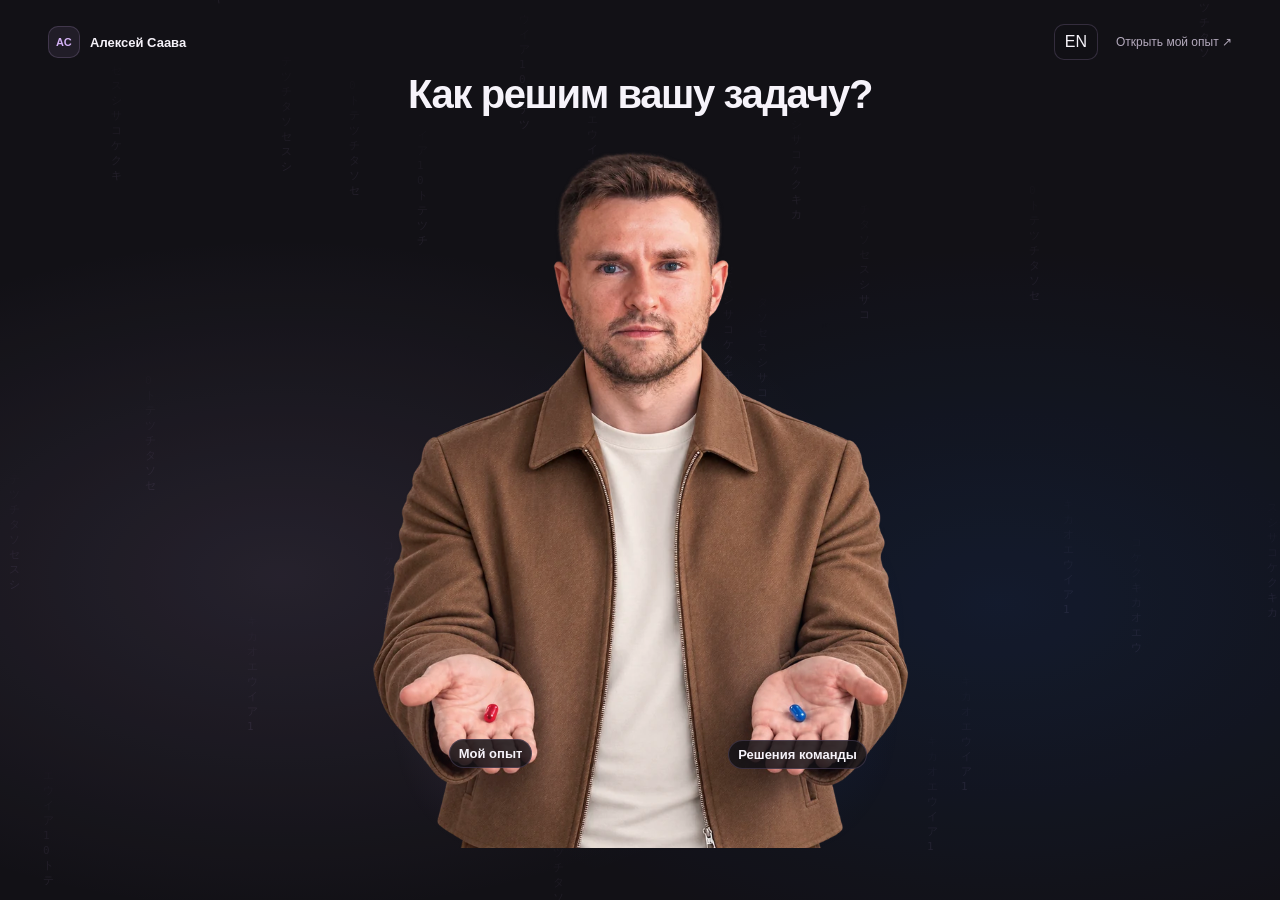
==== commit 221524e7: "Open presentation home at page top and preserve section navigation" ====
--- a/index.html
+++ b/index.html
@@ -246,4 +246,4 @@
  <section class="team-section" id="en-team-members" aria-labelledby="en-members-title"><details class="mobile-fold" data-mobile-fold="team-members"><summary><span><strong>Your project team</strong><small>Expertise selected for your requirements</small></span><span class="fold-chevron" aria-hidden="true"></span></summary><div class="mobile-fold-body"><div class="team-section-head"><h2 id="en-members-title">The expertise your project needs</h2><p>We select expertise to match project requirements and bring in the specialists needed at each stage. Team composition and responsibilities are agreed before work begins.</p></div><div class="team-members"><article class="team-member"><h3>Business analysis and delivery</h3><p>Clarify requirements, priorities and constraints. Agree on scope, milestones and acceptance criteria, and coordinate client communication.</p></article><article class="team-member"><h3>Product and UX/UI</h3><p>Design user journeys, structure and interfaces. Connect design decisions to user needs and business requirements.</p></article><article class="team-member"><h3>Architecture and development</h3><p>Define the technical approach. Build interfaces, backend services, web and mobile applications to project requirements.</p></article><article class="team-member"><h3>Integrations and data</h3><p>Connect the product to CRM and business systems. Define data exchange, access permissions and error handling.</p></article><article class="team-member"><h3>AI and automation</h3><p>Select AI use cases, prepare knowledge and integrations. Assess answer quality, costs and human handoff.</p></article><article class="team-member"><h3>Testing and launch</h3><p>Test workflows and integrations against agreed criteria. Prepare deployment, documentation and the support handover.</p></article></div></div></details></section>
  <section class="team-section" id="en-team-process" aria-labelledby="en-process-title"><details class="mobile-fold" data-mobile-fold="team-process"><summary><span><strong>Delivery process</strong><small>From requirements to validation and support</small></span><span class="fold-chevron" aria-hidden="true"></span></summary><div class="mobile-fold-body"><div class="team-section-head"><h2 id="en-process-title">How we reach a working solution</h2></div><ol class="team-steps"><li><h3>Understand the need</h3><p>Review the website or process, materials and constraints. Define what needs to change for customers and the business.</p></li><li><h3>Choose the solution</h3><p>Agree on the approach, scope, participants, timing, budget and acceptance criteria.</p></li><li><h3>Implement and check</h3><p>Develop the solution and test workflows and integrations. For AI, start with a pilot to evaluate answers, data and human handoff.</p></li><li><h3>Handover and develop</h3><p>Deliver the result and operating guidance. Agree on further changes and support by task.</p></li></ol></div></details></section>
  <section class="team-final"><div><h2>Have a problem without a clear solution yet?</h2><p>Describe your website or process, what gets in the way and the result you need. We will review the context and propose an approach and team that fit.</p></div><div class="team-contact-actions"><a class="contact-button" href="https://stacklevel.group/ru/contact" target="_blank" rel="noopener noreferrer">Contact Stacklevel <span aria-hidden="true">↗</span></a><a class="secondary-button" href="https://t.me/top1_finance" target="_blank" rel="noopener noreferrer">Continue with Alexey on Telegram <span aria-hidden="true">↗</span></a></div></section>
- </div></main><template data-case-template="en-case-1"><main class="view detail" id="en-case-1" lang="en" hidden tabindex="-1"><nav class="breadcrumbs" aria-label="Breadcrumb"><ol><li><a href="#en">Home</a></li><li><a href="#en-results">Portfolio</a></li><li><span aria-current="page">Product information and documents</span></li></ol></nav><div class="eyebrow">Leasing · content and CMS</div><h1 tabindex="-1">Product information and documents</h1><p class="case-summary">Structured product materials, a version-approval workflow and publishing templates.</p><section class="detail-block" data-case-detail="expanded"><h2>Context and objectives</h2><p>On a leasing company’s website, product pages, policies, rates and documents need to stay consistent. The task covered both publishing content and defining how it should be updated: which version to publish, who approves it and how to handle outdated materials.</p></section><section class="detail-block" data-case-detail="expanded"><h2>My role</h2><p>I combined marketing work, website administration and change coordination. I organized the management of content and document versions, along with requirements for navigation and callback request forms.</p></section><figure class="case-explainer case-explainer--flow" data-explanation="1" aria-labelledby="en-case-1-explanation"><figcaption><h2 id="en-case-1-explanation">How content updates were organised</h2></figcaption><ol class="case-sequence"><li><span class="case-step-number" aria-hidden="true">01</span><div><h3>Prepare</h3><p>Rules, pricing and service descriptions follow a shared publishing template.</p></div></li><li><span class="case-step-number" aria-hidden="true">02</span><div><h3>Approve</h3><p>The approved version is selected for publication.</p></div></li><li><span class="case-step-number" aria-hidden="true">03</span><div><h3>Update the website</h3><p>Current content is placed in the relevant section; outdated material is unpublished.</p></div></li></ol></figure><section class="detail-block" data-case-detail="expanded"><h2>Key stages</h2><ul><li>Inventory of policies, rates and service descriptions used on the website</li><li>Introduction of version approvals and a process for removing outdated publications</li><li>Preparation of templates for publishing product information</li><li>Updates to navigation and callback request forms as part of the website work</li></ul></section><section class="detail-block" data-case-detail="expanded"><h2>Acceptance criteria</h2><p>Content must match the approved version, follow a clear publishing template and be accessible through the appropriate website section. Outdated information must be unpublished. Changes to navigation and inquiry forms are to be checked against the relevant user journey.</p></section><section class="detail-block outcome-block" data-case-detail="expanded"><h2>Outcome</h2><p>A structured set of product materials, a version approval process, publishing templates and updated website elements. These provide a basis for maintaining information under a consistent set of rules.</p></section><section class="detail-block"><h2>Related cases</h2><div class="related"><a href="#en-case-2">Leasing calculator</a><a href="#en-case-6">CRM: from deal to delivery</a></div></section><nav class="case-nav" aria-label="Project navigation"><a class="case-nav-link previous" data-case-previous="" aria-disabled="true" tabindex="-1"><span>← Previous</span><strong>—</strong></a><a class="case-nav-link next" data-case-next="" aria-disabled="true" tabindex="-1"><span>Next →</span><strong>—</strong></a></nav><a class="back-list" href="#en-results">← Back to portfolio</a></main></template><template data-case-template="en-case-2"><main class="view detail" id="en-case-2" lang="en" hidden tabindex="-1"><nav class="breadcrumbs" aria-label="Breadcrumb"><ol><li><a href="#en">Home</a></li><li><a href="#en-results">Portfolio</a></li><li><span aria-current="page">Leasing calculator</span></li></ol></nav><div class="eyebrow">Product · requirements and coordination</div><h1 tabindex="-1">Leasing calculator</h1><p class="case-summary">Agreed calculation scenarios, parameters and requirements for data handoff to a manager.</p><section class="detail-block" data-case-detail="expanded"><h2>Context and objectives</h2><p>The leasing calculator needed to accommodate different customer types and use agreed financial parameters. The task required a clear description of the calculation, its limitations and the handover of selected parameters to a manager, so each inquiry would retain the context of the customer’s chosen scenario.</p></section><section class="detail-block" data-case-detail="expanded"><h2>My role and approach</h2><p>I worked through customer scenarios and agreed the parameters with the finance team. I coordinated interface development and calculation checks, with additional work on explanations, limitations and data handover requirements.</p></section><figure class="case-explainer case-explainer--handoff" data-explanation="2" aria-labelledby="en-case-2-explanation"><figcaption><h2 id="en-case-2-explanation">Connecting the calculation to the enquiry</h2></figcaption><ol class="case-sequence"><li><span class="case-step-number" aria-hidden="true">01</span><div><h3>Client scenario</h3><p>Client type and the selected calculation parameters.</p></div></li><li><span class="case-step-number" aria-hidden="true">02</span><div><h3>Calculator behaviour</h3><p>Agreed financial parameters, explanations, limitations and errors.</p></div></li><li><span class="case-step-number" aria-hidden="true">03</span><div><h3>Handoff to sales</h3><p>The enquiry includes the parameters of the selected scenario.</p></div></li></ol></figure><section class="detail-block" data-case-detail="expanded"><h2>Key stages</h2><ul><li>Definition of scenarios by customer type and the parameters needed for each</li><li>Agreement of calculation parameters with the finance team</li><li>Specification of limitations, explanatory text and error handling</li><li>Coordination of the interface, calculation checks and parameter handover to a manager</li></ul></section><section class="detail-block" data-case-detail="expanded"><h2>Acceptance criteria</h2><p>Scenarios and parameters must be agreed, and calculations are to be checked against the defined cases. Limitations and errors must be clear to the user. When an inquiry is handed over, the manager must receive the parameters for the selected scenario.</p></section><section class="detail-block outcome-block" data-case-detail="expanded"><h2>Outcome</h2><p>Agreed calculator scenarios and parameters, user-facing explanations and requirements for handing data over to a manager. My contribution brought together product requirements, financial approval and implementation coordination.</p></section><section class="detail-block"><h2>Related cases</h2><div class="related"><a href="#en-case-1">Product information and documents</a><a href="#en-case-7">Marketing reporting</a></div></section><nav class="case-nav" aria-label="Project navigation"><a class="case-nav-link previous" data-case-previous="" aria-disabled="true" tabindex="-1"><span>← Previous</span><strong>—</strong></a><a class="case-nav-link next" data-case-next="" aria-disabled="true" tabindex="-1"><span>Next →</span><strong>—</strong></a></nav><a class="back-list" href="#en-results">← Back to portfolio</a></main></template><template data-case-template="en-case-3"><main class="view detail" id="en-case-3" lang="en" hidden tabindex="-1"><nav class="breadcrumbs" aria-label="Breadcrumb"><ol><li><a href="#en">Home</a></li><li><a href="#en-results">Portfolio</a></li><li><span aria-current="page">B2B ordering in a large catalog</span></li></ol></nav><div class="eyebrow">Ecommerce · B2B</div><h1 tabindex="-1">B2B ordering in a large catalog</h1><p class="case-summary">B2B ordering requirements, form specifications and supporting sales materials.</p><section class="detail-block" data-case-detail="expanded"><h2>Context and objectives</h2><p>In a large online catalog, a business order includes both product selection and company information. The task was to connect the user journey with the manager’s subsequent work: what data to collect, how to hand over the order and how to qualify the inquiry.</p></section><section class="detail-block" data-case-detail="expanded"><h2>My role</h2><p>I developed requirements for the B2B journey, forms and communications. I agreed the information needed by the sales team and prepared materials for handling business inquiries.</p></section><figure class="case-explainer case-explainer--handoff" data-explanation="3" aria-labelledby="en-case-3-explanation"><figcaption><h2 id="en-case-3-explanation">From product selection to sales processing</h2></figcaption><ol class="case-sequence"><li><span class="case-step-number" aria-hidden="true">01</span><div><h3>Order contents</h3><p>The products selected by the company.</p></div></li><li><span class="case-step-number" aria-hidden="true">02</span><div><h3>Company information</h3><p>The information sales needs to process the enquiry.</p></div></li><li><span class="case-step-number" aria-hidden="true">03</span><div><h3>Sales processing</h3><p>The submitted order, qualification rules and supporting sales materials.</p></div></li></ol></figure><section class="detail-block" data-case-detail="expanded"><h2>Key stages</h2><ul><li>Description of the product selection and company information steps</li><li>Requirements for handing orders over to a manager</li><li>Specifications for forms and messages at each stage of the ordering process</li><li>Inquiry qualification rules and supporting materials for the sales team</li></ul></section><section class="detail-block" data-case-detail="expanded"><h2>Acceptance criteria</h2><p>The journey from product selection to order handover must be documented in full. Fields and messages must be consistent across stages, and managers must understand which information to use when qualifying and processing an inquiry.</p></section><section class="detail-block outcome-block" data-case-detail="expanded"><h2>Outcome</h2><p>A set of requirements for business orders, form and communication specifications, qualification rules and sales support materials. The customer journey and internal order processing are treated as a single workflow.</p></section><section class="detail-block"><h2>Related cases</h2><div class="related"><a href="#en-case-2">Leasing calculator</a><a href="#en-case-6">CRM: from deal to delivery</a></div></section><nav class="case-nav" aria-label="Project navigation"><a class="case-nav-link previous" data-case-previous="" aria-disabled="true" tabindex="-1"><span>← Previous</span><strong>—</strong></a><a class="case-nav-link next" data-case-next="" aria-disabled="true" tabindex="-1"><span>Next →</span><strong>—</strong></a></nav><a class="back-list" href="#en-results">← Back to portfolio</a></main></template><template data-case-template="en-case-4"><main class="view detail" id="en-case-4" lang="en" hidden tabindex="-1"><nav class="breadcrumbs" aria-label="Breadcrumb"><ol><li><a href="#en">Home</a></li><li><a href="#en-results">Portfolio</a></li><li><span aria-current="page">Ecommerce checkout</span></li></ol></nav><div class="eyebrow">Ecommerce · customer journey</div><h1 tabindex="-1">Ecommerce checkout</h1><p class="case-summary">Checkout requirements and checks covering the mobile journey and data handoff.</p><section class="detail-block" data-case-detail="expanded"><h2>Context and objectives</h2><p>Checkout needs to account for both the customer’s actions and the order processing team’s subsequent work. The initial task included reviewing difficulties with fields, guidance, payment and errors, as well as the mobile journey and the handover of orders with contact details.</p></section><section class="detail-block" data-case-detail="expanded"><h2>My role and approach</h2><p>I analyzed issues faced by users and the order processing team and translated them into checkout requirements. I took part in acceptance testing of the mobile journey and checks on data handover between stages.</p></section><figure class="case-explainer case-explainer--checks" data-explanation="4" aria-labelledby="en-case-4-explanation"><figcaption><h2 id="en-case-4-explanation">Key acceptance scenarios</h2></figcaption><dl class="case-facts"><div><dt>Form input error</dt><dd>A clear explanation and preservation of entered data in the specified scenarios.</dd></div><div><dt>Mobile checkout</dt><dd>Checks of fields, hints and payment within the mobile flow.</dd></div><div><dt>Order handoff</dt><dd>Checks that the order and contact information are passed to the operator correctly.</dd></div></dl></figure><section class="detail-block" data-case-detail="expanded"><h2>Key stages</h2><ul><li>Analysis of issues on the customer and order processing sides</li><li>Requirements for fields, guidance, payment and error handling</li><li>Checks of the mobile checkout journey</li><li>Checks of order and contact data handover, and retention of entered information in the defined scenarios</li></ul></section><section class="detail-block" data-case-detail="expanded"><h2>Acceptance criteria</h2><p>Customers must understand which information is required and how to correct an error. The mobile journey must meet the agreed requirements. Orders and contact details must be handed over correctly; errors must not cause the loss of data that the scenario requires to be retained.</p></section><section class="detail-block outcome-block" data-case-detail="expanded"><h2>Outcome</h2><p>Checkout requirements and checks of key scenarios: mobile use, error handling and data handover. The focus was on maintaining a coherent journey from form completion through to order processing.</p></section><section class="detail-block"><h2>Related cases</h2><div class="related"><a href="#en-case-2">Leasing calculator</a><a href="#en-case-6">CRM: from deal to delivery</a></div></section><nav class="case-nav" aria-label="Project navigation"><a class="case-nav-link previous" data-case-previous="" aria-disabled="true" tabindex="-1"><span>← Previous</span><strong>—</strong></a><a class="case-nav-link next" data-case-next="" aria-disabled="true" tabindex="-1"><span>Next →</span><strong>—</strong></a></nav><a class="back-list" href="#en-results">← Back to portfolio</a></main></template><template data-case-template="en-case-5"><main class="view detail" id="en-case-5" lang="en" hidden tabindex="-1"><nav class="breadcrumbs" aria-label="Breadcrumb"><ol><li><a href="#en">Home</a></li><li><a href="#en-results">Portfolio</a></li><li><span aria-current="page">Expert-service text chat</span></li></ol></nav><div class="eyebrow">Service · customer support</div><h1 tabindex="-1">Expert-service text chat</h1><p class="case-summary">Chat workflow specifications, service messages and conversation-handling rules.</p><section class="detail-block" data-case-detail="expanded"><h2>Context and objectives</h2><p>Text chat for an expert service involves several states: a new inquiry, waiting, specialist availability, conversation handover and the end of a conversation. The task was to describe these transitions alongside customer-facing messages and operating rules for the team.</p></section><section class="detail-block" data-case-detail="expanded"><h2>My role</h2><p>I developed conversation scenarios and service requirements. I coordinated queue and conversation handover logic, system messages, and guidelines for operators and support staff.</p></section><figure class="case-explainer case-explainer--states" data-explanation="5" aria-labelledby="en-case-5-explanation"><figcaption><h2 id="en-case-5-explanation">Service states with defined rules</h2></figcaption><ol class="case-sequence"><li><span class="case-step-number" aria-hidden="true">01</span><div><h3>New enquiry</h3><p>Starting the conversation and service messages.</p></div></li><li><span class="case-step-number" aria-hidden="true">02</span><div><h3>Waiting</h3><p>Queue handling, specialist availability and messages to the client.</p></div></li><li><span class="case-step-number" aria-hidden="true">03</span><div><h3>Conversation and transfer</h3><p>Operator actions and transfers between service participants.</p></div></li><li><span class="case-step-number" aria-hidden="true">04</span><div><h3>Completion</h3><p>Rules for ending the conversation and a separate privacy check.</p></div></li></ol></figure><section class="detail-block" data-case-detail="expanded"><h2>Key stages</h2><ul><li>Description of the incoming queue and availability statuses</li><li>Definition of conversation handover between service team members</li><li>Preparation of messages for the start of a conversation and waiting periods</li><li>Guidelines for operators and support staff, and checks of privacy and conversation closure</li></ul></section><section class="detail-block" data-case-detail="expanded"><h2>Acceptance criteria</h2><p>Clear scenarios and messages must be defined for starting, waiting, handing over and ending a conversation. Operators must understand what to do in each state. Privacy and conversation closure are to be checked as separate scenarios.</p></section><section class="detail-block outcome-block" data-case-detail="expanded"><h2>Outcome</h2><p>Documented chat logic, a set of system messages and conversation handling guidelines. Customer and staff scenarios are brought together in a shared service model.</p></section><section class="detail-block"><h2>Related cases</h2><div class="related"><a href="#en-case-2">Leasing calculator</a><a href="#en-case-6">CRM: from deal to delivery</a></div></section><nav class="case-nav" aria-label="Project navigation"><a class="case-nav-link previous" data-case-previous="" aria-disabled="true" tabindex="-1"><span>← Previous</span><strong>—</strong></a><a class="case-nav-link next" data-case-next="" aria-disabled="true" tabindex="-1"><span>Next →</span><strong>—</strong></a></nav><a class="back-list" href="#en-results">← Back to portfolio</a></main></template><template data-case-template="en-case-6"><main class="view detail" id="en-case-6" lang="en" hidden tabindex="-1"><nav class="breadcrumbs" aria-label="Breadcrumb"><ol><li><a href="#en">Home</a></li><li><a href="#en-results">Portfolio</a></li><li><span aria-current="page">CRM: from deal to delivery</span></li></ol></nav><div class="eyebrow">Operations · processes and teams</div><h1 tabindex="-1">CRM: from deal to delivery</h1><p class="case-summary">Deal stages linked to tasks and owners, with operating instructions and a single-team pilot.</p><section class="detail-block" data-case-detail="expanded"><h2>Context and objectives</h2><p>A deal in the CRM needs to reflect the team’s actual work. The task was to define the actions behind each stage, who is responsible for them, which approvals are needed and what counts as completion.</p></section><section class="detail-block" data-case-detail="expanded"><h2>My role and approach</h2><p>I mapped deal stages to tasks and responsibilities. I prepared rules, templates and instructions, then organized a pilot with one team and collected feedback.</p></section><figure class="case-explainer case-explainer--map" data-explanation="6" aria-labelledby="en-case-6-explanation"><figcaption><h2 id="en-case-6-explanation">What was defined for each deal stage</h2></figcaption><dl class="case-facts"><div><dt>Action</dt><dd>What needs to be done and which approvals are required.</dd></div><div><dt>Owner</dt><dd>Who handles the task and is responsible for the next step.</dd></div><div><dt>Completion</dt><dd>The criterion used to consider the stage complete.</dd></div></dl><p class="case-explainer-note">Process validation: a pilot with one team and collection of feedback.</p></figure><section class="detail-block" data-case-detail="expanded"><h2>Key stages</h2><ul><li>Mapping of deal stages, tasks, owners and completion criteria</li><li>Preparation of templates, instructions and approval procedures</li><li>Pilot of the process with one team</li><li>Collection of feedback on how the process worked during the pilot</li></ul></section><section class="detail-block" data-case-detail="expanded"><h2>Acceptance criteria</h2><p>Each stage must have a clear next step, owner and completion criterion. The team must be able to use the agreed templates and instructions. Pilot feedback must be collected and available for further work on the process.</p></section><section class="detail-block outcome-block" data-case-detail="expanded"><h2>Outcome</h2><p>A CRM process model, working instructions and feedback from the team pilot. The process connects deal stages with work activities and participants’ responsibilities.</p></section><section class="detail-block"><h2>Related cases</h2><div class="related"><a href="#en-case-1">Product information and documents</a><a href="#en-case-7">Marketing reporting</a></div></section><nav class="case-nav" aria-label="Project navigation"><a class="case-nav-link previous" data-case-previous="" aria-disabled="true" tabindex="-1"><span>← Previous</span><strong>—</strong></a><a class="case-nav-link next" data-case-next="" aria-disabled="true" tabindex="-1"><span>Next →</span><strong>—</strong></a></nav><a class="back-list" href="#en-results">← Back to portfolio</a></main></template><template data-case-template="en-case-7"><main class="view detail" id="en-case-7" lang="en" hidden tabindex="-1"><nav class="breadcrumbs" aria-label="Breadcrumb"><ol><li><a href="#en">Home</a></li><li><a href="#en-results">Portfolio</a></li><li><span aria-current="page">Marketing reporting</span></li></ol></nav><div class="eyebrow">Marketing · data and management</div><h1 tabindex="-1">Marketing reporting</h1><p class="case-summary">Agreed metric definitions and a management report reconciled with CRM data.</p><section class="detail-block" data-case-detail="expanded"><h2>Context and objectives</h2><p>Management reporting requires a shared understanding of what constitutes an inquiry, a qualified lead and a sale. The task included agreeing these definitions, sources of cost and revenue data, tracking conventions and data validation rules before reconciliation with the CRM.</p></section><section class="detail-block" data-case-detail="expanded"><h2>My role</h2><p>I worked to agree metric definitions and organized work on data sources and validation. I took part in reconciliation with the CRM and preparation of the report’s presentation for management.</p></section><figure class="case-explainer case-explainer--flow" data-explanation="7" aria-labelledby="en-case-7-explanation"><figcaption><h2 id="en-case-7-explanation">What the management report was built on</h2></figcaption><ol class="case-sequence"><li><span class="case-step-number" aria-hidden="true">01</span><div><h3>Definitions</h3><p>Agreed meanings of enquiry, qualified lead and sale.</p></div></li><li><span class="case-step-number" aria-hidden="true">02</span><div><h3>Sources</h3><p>Cost and revenue data, tracking tags including UTM.</p></div></li><li><span class="case-step-number" aria-hidden="true">03</span><div><h3>Validation</h3><p>Data quality checks and reconciliation with CRM.</p></div></li></ol></figure><section class="detail-block" data-case-detail="expanded"><h2>Key stages</h2><ul><li>Definitions of an inquiry, a qualified lead and a sale</li><li>Sources of cost and revenue data</li><li>Tracking conventions, including UTM parameters, and data quality checks</li><li>Reconciliation of metrics with the CRM and presentation of the management report</li></ul></section><section class="detail-block" data-case-detail="expanded"><h2>Acceptance criteria</h2><p>Metrics must have agreed definitions and clearly identified sources. Tracking conventions must be applied consistently, and data must be checked before conclusions are drawn. Reconciliation with the CRM must make it possible to explain which information underpins the report.</p></section><section class="detail-block outcome-block" data-case-detail="expanded"><h2>Outcome</h2><p>An agreed set of definitions and a management report with reconciliation against CRM data. The report connects marketing information with the company’s definitions of inquiries, lead quality and sales.</p></section><section class="detail-block"><h2>Related cases</h2><div class="related"><a href="#en-case-2">Leasing calculator</a><a href="#en-case-6">CRM: from deal to delivery</a></div></section><nav class="case-nav" aria-label="Project navigation"><a class="case-nav-link previous" data-case-previous="" aria-disabled="true" tabindex="-1"><span>← Previous</span><strong>—</strong></a><a class="case-nav-link next" data-case-next="" aria-disabled="true" tabindex="-1"><span>Next →</span><strong>—</strong></a></nav><a class="back-list" href="#en-results">← Back to portfolio</a></main></template><template data-case-template="en-case-8"><main class="view detail" id="en-case-8" lang="en" hidden tabindex="-1"><nav class="breadcrumbs" aria-label="Breadcrumb"><ol><li><a href="#en">Home</a></li><li><a href="#en-results">Portfolio</a></li><li><span aria-current="page">Corporate website on MODX</span></li></ol></nav><div class="eyebrow">Financial services · website development</div><h1 tabindex="-1">Corporate website on MODX</h1><p class="case-summary">Developed a leasing company website: landing page builder, forms and CRM, analytics, SEO and content. Migration to MODX Revolution is in progress.</p><section class="detail-block" data-case-detail="expanded"><h2>Context and objectives</h2><p>The corporate website needs to explain financing options, help clients choose an offer and collect enquiries. I developed its pages and tools, connected them to the sales workflow and reviewed the quality of published content.</p></section><section class="detail-block" data-case-detail="expanded"><h2>My role</h2><p>I take responsibility for website work as the client’s single point of contact: understand the need, implement changes, check the result and continue development. My scope covers structure and content, CMS, user journeys, forms, analytics and technical documentation.</p></section><section class="detail-block" data-case-detail="expanded"><h2>Landing pages and CMS</h2><ul><li><strong>Page builder on MODX Evolution.</strong> Built a template with editable sections: hero, terms, financing programmes, application steps, company information and FAQ. Configured CMS fields for text, images, cards and buttons.</li><li><strong>HTML/CSS and interface behaviour.</strong> Worked with templates, chunks, PHP snippets, CSS and JavaScript. Implemented responsive layouts, inline and modal forms, a mobile action bar and submission messages.</li></ul></section><section class="detail-block" data-case-detail="expanded"><h2>Enquiries, CRM and analytics</h2><ul><li><strong>Forms and enquiry handoff.</strong> Configured seven form variants: one hero form, three inline forms and three modals. Connected buttons to the appropriate forms, and mapped fields and enquiry sources to the existing Bitrix24 integration.</li><li><strong>Enquiry tracking.</strong> Configured Google Tag Manager, GA4 and Yandex.Metrica. Separated successful form submissions from phone clicks, and reconciled pages, analytics and CRM records to assess enquiry quality.</li></ul></section><section class="detail-block" data-case-detail="expanded"><h2>SEO, content and focused improvements</h2><ul><li><strong>Audit of 3,163 landing pages.</strong> Checked URL availability, titles and H1s, canonical tags, main content, repeated offers, images, links and enquiry buttons. Prepared a page-level assessment and proposals for developing the section.</li><li><strong>Updates to 38 published landing pages.</strong> Aligned headings and main text with each page’s subject, prepared relevant WebP images and alt text, and completed required CMS fields. Checked all 38 URLs and form opening without a full website redesign.</li><li><strong>Documentation and verification.</strong> Documented template components, editor settings, forms, integrations and acceptance criteria. Compared the work description with the actual CMS components and published pages.</li></ul></section><section class="detail-block" data-case-detail="expanded"><h2>MODX migration: in progress</h2><p>I am continuing the migration from MODX Evolution to MODX Revolution in a separate test environment. I transfer structure, content and files, adapt functionality, and check URLs, SEO, appearance and printing scenarios. Production switchover is still ahead, following checks of the agreed scenarios and rollback preparation.</p><figure class="case-explainer case-explainer--migration" data-explanation="8" aria-labelledby="en-case-8-explanation"><figcaption><h2 id="en-case-8-explanation">Migration direction and current status</h2></figcaption><div class="migration-route"><div><span class="case-environment-label">From</span><h3>MODX Evolution</h3><p>The existing production website.</p></div><span class="migration-arrow" aria-hidden="true">→</span><div><span class="case-environment-label">To · in progress</span><h3>MODX Revolution</h3><p>Migration and adaptation in a separate test environment.</p></div></div><p class="case-explainer-note">Preserve structure, content, files, appearance, functionality and URL/SEO continuity. Production switchover follows acceptance of the agreed scenarios, with a rollback plan prepared.</p></figure></section><section class="detail-block outcome-block" data-case-detail="expanded"><h2>Current status</h2><p>The builder and landing pages are in use on the live website; the audit and updates to 38 pages are complete. Migration to MODX Revolution continues. I reconcile search data and enquiries with CRM records to guide further development.</p></section><section class="detail-block" data-case-detail="expanded"><h2>Explore a specific task</h2><div class="related"><a href="#en-case-41">MODX landing pages: builder and markup</a><a href="#en-case-42">Website forms and Bitrix24 integration</a><a href="#en-case-43">SEO audit of 3,163 pages</a><a href="#en-case-44">Focused updates to 38 live pages</a><a href="#en-case-45">Enquiry analytics and CRM reconciliation</a><a href="#en-case-46">MODX documentation and technical audit</a><a href="#en-case-47">MODX: Evolution → Revolution</a></div></section><section class="detail-block"><h2>Related cases</h2><div class="related"><a href="#en-case-2">Leasing calculator</a><a href="#en-case-6">CRM: from deal to delivery</a></div></section><nav class="case-nav" aria-label="Project navigation"><a class="case-nav-link previous" data-case-previous="" aria-disabled="true" tabindex="-1"><span>← Previous</span><strong>—</strong></a><a class="case-nav-link next" data-case-next="" aria-disabled="true" tabindex="-1"><span>Next →</span><strong>—</strong></a></nav><a class="back-list" href="#en-results">← Back to portfolio</a></main></template><template data-case-template="en-case-47"><main class="view detail" id="en-case-47" lang="en" hidden tabindex="-1"><nav class="breadcrumbs" aria-label="Breadcrumb"><ol><li><a href="#en">Home</a></li><li><a href="#en-results">MODX: focused tasks</a></li><li><span aria-current="page">MODX: Evolution → Revolution</span></li></ol></nav><div class="eyebrow">MODX · in progress</div><h1 tabindex="-1">MODX: Evolution → Revolution</h1><p class="case-summary">Migration of structure, content and functionality with compatibility checks. In progress.</p><section class="detail-block" data-case-detail="expanded"><h2>Context and objectives</h2><p>A corporate website needs to move to another MODX generation while retaining its structure, content, functionality and URLs.</p></section><section class="detail-block" data-case-detail="expanded"><h2>What I did</h2><ul><li>Map the source website structure and components to the target platform.</li><li>Transfer content and files, adapt functionality, and check URLs, SEO and printing scenarios.</li><li>Work in a separate test environment, preparing checks of the agreed scenarios and a rollback plan.</li></ul></section><section class="detail-block outcome-block" data-case-detail="expanded"><h2>Current status</h2><p>Migration is ongoing in the test environment. Production switchover is still ahead; readiness is assessed against functionality, data, URL and rollback checks.</p></section><section class="detail-block" data-case-detail="expanded"><h2>Related cases</h2><div class="related"><a href="#en-case-8">Full project: corporate website on MODX</a></div></section><nav class="case-nav" aria-label="Breadcrumb"><a class="case-nav-link previous" data-case-previous="" aria-disabled="true" tabindex="-1"><span>← Previous</span><strong>—</strong></a><a class="case-nav-link next" data-case-next="" aria-disabled="true" tabindex="-1"><span>Next →</span><strong>—</strong></a></nav><a class="back-list" href="#en-results">← Back to portfolio</a></main></template><template data-case-template="en-case-46"><main class="view detail" id="en-case-46" lang="en" hidden tabindex="-1"><nav class="breadcrumbs" aria-label="Breadcrumb"><ol><li><a href="#en">Home</a></li><li><a href="#en-results">MODX: focused tasks</a></li><li><span aria-current="page">MODX documentation and technical audit</span></li></ol></nav><div class="eyebrow">MODX · completed work</div><h1 tabindex="-1">MODX documentation and technical audit</h1><p class="case-summary">Technical specifications, CMS settings tables and verification criteria.</p><section class="detail-block" data-case-detail="expanded"><h2>Context and objectives</h2><p>The website structure, scope of work and verification process needed accurate documentation.</p></section><section class="detail-block" data-case-detail="expanded"><h2>What I did</h2><ul><li>Reviewed the template, chunks, PHP snippets, CSS/JavaScript and additional CMS fields.</li><li>Documented page blocks, repeatable records, seven form configurations and their CRM and analytics connections.</li><li>Compared documentation with CMS components and prepared functional and visual acceptance criteria.</li></ul></section><section class="detail-block outcome-block" data-case-detail="expanded"><h2>Outcome</h2><p>Delivered a specification for maintaining the template, publishing content and checking changes. Technical information includes field structures, settings tables and integration flows.</p></section><section class="detail-block" data-case-detail="expanded"><h2>Related cases</h2><div class="related"><a href="#en-case-8">Full project: corporate website on MODX</a></div></section><nav class="case-nav" aria-label="Breadcrumb"><a class="case-nav-link previous" data-case-previous="" aria-disabled="true" tabindex="-1"><span>← Previous</span><strong>—</strong></a><a class="case-nav-link next" data-case-next="" aria-disabled="true" tabindex="-1"><span>Next →</span><strong>—</strong></a></nav><a class="back-list" href="#en-results">← Back to portfolio</a></main></template><template data-case-template="en-case-45"><main class="view detail" id="en-case-45" lang="en" hidden tabindex="-1"><nav class="breadcrumbs" aria-label="Breadcrumb"><ol><li><a href="#en">Home</a></li><li><a href="#en-results">MODX: focused tasks</a></li><li><span aria-current="page">Enquiry analytics and CRM reconciliation</span></li></ol></nav><div class="eyebrow">MODX · completed work</div><h1 tabindex="-1">Enquiry analytics and CRM reconciliation</h1><p class="case-summary">GTM, GA4, Yandex.Metrica and the connection between pages and enquiries.</p><section class="detail-block" data-case-detail="expanded"><h2>Context and objectives</h2><p>Website actions needed to be distinguished from received enquiries, with a way to assess enquiry quality.</p></section><section class="detail-block" data-case-detail="expanded"><h2>What I did</h2><ul><li>Configured successful form submission events separately from phone clicks.</li><li>Reviewed Google Tag Manager, GA4 and Yandex.Metrica configurations.</li><li>Matched landing page URLs to CRM records, including quality, repeat enquiry and duplicate indicators.</li></ul></section><section class="detail-block outcome-block" data-case-detail="expanded"><h2>Outcome</h2><p>Delivered consistent event definitions and a page-to-enquiry analysis. Goal events, CRM records and sales are treated as distinct stages for a more accurate assessment.</p></section><section class="detail-block" data-case-detail="expanded"><h2>Related cases</h2><div class="related"><a href="#en-case-8">Full project: corporate website on MODX</a></div></section><nav class="case-nav" aria-label="Breadcrumb"><a class="case-nav-link previous" data-case-previous="" aria-disabled="true" tabindex="-1"><span>← Previous</span><strong>—</strong></a><a class="case-nav-link next" data-case-next="" aria-disabled="true" tabindex="-1"><span>Next →</span><strong>—</strong></a></nav><a class="back-list" href="#en-results">← Back to portfolio</a></main></template><template data-case-template="en-case-44"><main class="view detail" id="en-case-44" lang="en" hidden tabindex="-1"><nav class="breadcrumbs" aria-label="Breadcrumb"><ol><li><a href="#en">Home</a></li><li><a href="#en-results">MODX: focused tasks</a></li><li><span aria-current="page">Focused updates to 38 live pages</span></li></ol></nav><div class="eyebrow">MODX · completed work</div><h1 tabindex="-1">Focused updates to 38 live pages</h1><p class="case-summary">Headings, copy, images and CTAs without a full redesign.</p><section class="detail-block" data-case-detail="expanded"><h2>Context and objectives</h2><p>Published landing pages needed content relevant to their specific asset and verification on the live website.</p></section><section class="detail-block" data-case-detail="expanded"><h2>What I did</h2><ul><li>Updated titles, H1s and main copy, and completed required MODX template fields.</li><li>Prepared and published 38 relevant WebP images with matching alt text.</li><li>Checked all 38 URLs, their content, image files and form opening from the enquiry button.</li></ul></section><section class="detail-block outcome-block" data-case-detail="expanded"><h2>Outcome</h2><p>All 38 pages return HTTP 200, with headings, copy and images matching their subject. Forms open on all 38 URLs. The work did not require a full redesign.</p></section><section class="detail-block" data-case-detail="expanded"><h2>Related cases</h2><div class="related"><a href="#en-case-8">Full project: corporate website on MODX</a></div></section><nav class="case-nav" aria-label="Breadcrumb"><a class="case-nav-link previous" data-case-previous="" aria-disabled="true" tabindex="-1"><span>← Previous</span><strong>—</strong></a><a class="case-nav-link next" data-case-next="" aria-disabled="true" tabindex="-1"><span>Next →</span><strong>—</strong></a></nav><a class="back-list" href="#en-results">← Back to portfolio</a></main></template><template data-case-template="en-case-43"><main class="view detail" id="en-case-43" lang="en" hidden tabindex="-1"><nav class="breadcrumbs" aria-label="Breadcrumb"><ol><li><a href="#en">Home</a></li><li><a href="#en-results">MODX: focused tasks</a></li><li><span aria-current="page">SEO audit of 3,163 pages</span></li></ol></nav><div class="eyebrow">MODX · completed work</div><h1 tabindex="-1">SEO audit of 3,163 pages</h1><p class="case-summary">Page-level assessment of structure, content and technical settings.</p><section class="detail-block" data-case-detail="expanded"><h2>Context and objectives</h2><p>A large landing page section needed a quality assessment and a plan for further development.</p></section><section class="detail-block" data-case-detail="expanded"><h2>What I did</h2><ul><li>Checked all 3,163 URLs: availability, titles, H1s, canonical tags, main text, images and CTAs.</li><li>Identified repeated offers, content that did not match page subjects, and internal linking patterns.</li><li>Reconciled search data and enquiries, then prepared an assessment table and development plan.</li></ul></section><section class="detail-block outcome-block" data-case-detail="expanded"><h2>Outcome</h2><p>Delivered a page-level matrix and recommendations for content, structure and usefulness. Decisions use verified data, with search traffic assessed separately from confirmed sales.</p></section><section class="detail-block" data-case-detail="expanded"><h2>Related cases</h2><div class="related"><a href="#en-case-8">Full project: corporate website on MODX</a></div></section><nav class="case-nav" aria-label="Breadcrumb"><a class="case-nav-link previous" data-case-previous="" aria-disabled="true" tabindex="-1"><span>← Previous</span><strong>—</strong></a><a class="case-nav-link next" data-case-next="" aria-disabled="true" tabindex="-1"><span>Next →</span><strong>—</strong></a></nav><a class="back-list" href="#en-results">← Back to portfolio</a></main></template><template data-case-template="en-case-42"><main class="view detail" id="en-case-42" lang="en" hidden tabindex="-1"><nav class="breadcrumbs" aria-label="Breadcrumb"><ol><li><a href="#en">Home</a></li><li><a href="#en-results">MODX: focused tasks</a></li><li><span aria-current="page">Website forms and Bitrix24 integration</span></li></ol></nav><div class="eyebrow">MODX · completed work</div><h1 tabindex="-1">Website forms and Bitrix24 integration</h1><p class="case-summary">Seven form configurations, enquiry fields, source tracking and user messages.</p><section class="detail-block" data-case-detail="expanded"><h2>Context and objectives</h2><p>Enquiries from different page sections needed to retain their context for the sales team.</p></section><section class="detail-block" data-case-detail="expanded"><h2>What I did</h2><ul><li>Configured one hero form, three inline forms and three modals with individual fields and labels.</li><li>Connected buttons to active forms and configured data for the existing Bitrix24 integration.</li><li>Implemented client-side submission, success and error messages, and a successful-submission event for analytics.</li></ul></section><section class="detail-block outcome-block" data-case-detail="expanded"><h2>Outcome</h2><p>Forms and the page → server handler → CRM → analytics connection are implemented. End-to-end acceptance includes a controlled submission and verification of the expected CRM lead.</p></section><section class="detail-block" data-case-detail="expanded"><h2>Related cases</h2><div class="related"><a href="#en-case-8">Full project: corporate website on MODX</a></div></section><nav class="case-nav" aria-label="Breadcrumb"><a class="case-nav-link previous" data-case-previous="" aria-disabled="true" tabindex="-1"><span>← Previous</span><strong>—</strong></a><a class="case-nav-link next" data-case-next="" aria-disabled="true" tabindex="-1"><span>Next →</span><strong>—</strong></a></nav><a class="back-list" href="#en-results">← Back to portfolio</a></main></template><template data-case-template="en-case-41"><main class="view detail" id="en-case-41" lang="en" hidden tabindex="-1"><nav class="breadcrumbs" aria-label="Breadcrumb"><ol><li><a href="#en">Home</a></li><li><a href="#en-results">MODX: focused tasks</a></li><li><span aria-current="page">MODX landing pages: builder and markup</span></li></ol></nav><div class="eyebrow">MODX · completed work</div><h1 tabindex="-1">MODX landing pages: builder and markup</h1><p class="case-summary">HTML/CSS, responsive blocks and content configuration through the CMS.</p><section class="detail-block" data-case-detail="expanded"><h2>Context and objectives</h2><p>Landing pages with different offers needed to be created and updated through practical CMS settings.</p></section><section class="detail-block" data-case-detail="expanded"><h2>What I did</h2><ul><li>Built the template structure and sections: hero, terms, programmes, steps, company information and FAQ.</li><li>Configured additional MODX fields and repeatable cards, connecting them to chunks and PHP snippets.</li><li>Implemented HTML/CSS styling, JavaScript behaviour and a mobile action bar.</li></ul></section><section class="detail-block outcome-block" data-case-detail="expanded"><h2>Outcome</h2><p>The template lets editors control content and section visibility through the CMS. It includes responsive markup and buttons connected to the appropriate forms.</p></section><section class="detail-block" data-case-detail="expanded"><h2>Related cases</h2><div class="related"><a href="#en-case-8">Full project: corporate website on MODX</a></div></section><nav class="case-nav" aria-label="Breadcrumb"><a class="case-nav-link previous" data-case-previous="" aria-disabled="true" tabindex="-1"><span>← Previous</span><strong>—</strong></a><a class="case-nav-link next" data-case-next="" aria-disabled="true" tabindex="-1"><span>Next →</span><strong>—</strong></a></nav><a class="back-list" href="#en-results">← Back to portfolio</a></main></template><template data-case-template="ru-case-9"><main class="view detail" id="ru-case-9" lang="ru" hidden="" tabindex="-1"><nav class="breadcrumbs" aria-label="Навигационная цепочка"><ol><li><a href="#ru">Главная</a></li><li><a href="#ru-results">Портфолио</a></li><li><span aria-current="page">ИИ-классификация обращений</span></li></ol></nav><div class="eyebrow">Внедрение в Битрикс24</div><h1 tabindex="-1">ИИ-классификация обращений</h1><p class="case-summary">ИИ распределяет новые лиды по качеству и сохраняет результат в CRM.</p><section class="detail-block" data-case-detail="source-expanded"><h2>Задача</h2><p>Новые лиды и обращения поступают в CRM без предварительной сортировки. Менеджерам приходится вручную определять приоритет каждого запроса, пока горячие клиенты ждут внимания.</p></section><section class="detail-block" data-case-detail="source-expanded"><h2>Как устроена классификация</h2><p>ИИ оценивает новые лиды и относит их к одной из трёх категорий: горячие, тёплые или холодные. Категория и объяснение оценки сохраняются в CRM.</p></section><section class="detail-block" data-case-detail="source-expanded"><h2>Результат для менеджера</h2><p>В карточке лида виден приоритет и причина классификации. Эти данные помогают выбирать, с какими обращениями работать в первую очередь.</p></section><div class="techline">Bitrix24</div><nav class="case-nav" aria-label="Навигация по проектам"><a class="case-nav-link previous" data-case-previous="" aria-disabled="true" tabindex="-1"><span>← Предыдущий</span><strong>—</strong></a><a class="case-nav-link next" data-case-next="" aria-disabled="true" tabindex="-1"><span>Следующий →</span><strong>—</strong></a></nav><a class="back-list" href="#ru-results">← К портфолио</a></main></template><template data-case-template="ru-case-10"><main class="view detail" id="ru-case-10" lang="ru" hidden="" tabindex="-1"><nav class="breadcrumbs" aria-label="Навигационная цепочка"><ol><li><a href="#ru">Главная</a></li><li><a href="#ru-results">Портфолио</a></li><li><span aria-current="page">ИИ-описания товаров</span></li></ol></nav><div class="eyebrow">Внедрение в Битрикс24</div><h1 tabindex="-1">ИИ-описания товаров</h1><p class="case-summary">Подготовка описаний для товаров, у которых текст отсутствует или требует доработки.</p><section class="detail-block" data-case-detail="source-expanded"><h2>Задача каталога</h2><p>В большом товарном каталоге часть позиций остаётся без описаний или с недостаточно проработанными текстами. Ручная подготовка материалов становится отдельной нагрузкой на копирайтера и затягивает наполнение каталога.</p></section><section class="detail-block" data-case-detail="source-expanded"><h2>Что делает решение</h2><p>Генерация описаний товаров с помощью ИИ для наполнения каталога и работы с некачественными описаниями. На выходе — тексты для товарных позиций, которым не хватает содержательного описания. Основная задача — поддержать подготовку контента для большого числа товаров.</p></section><div class="techline">Bitrix24</div><nav class="case-nav" aria-label="Навигация по проектам"><a class="case-nav-link previous" data-case-previous="" aria-disabled="true" tabindex="-1"><span>← Предыдущий</span><strong>—</strong></a><a class="case-nav-link next" data-case-next="" aria-disabled="true" tabindex="-1"><span>Следующий →</span><strong>—</strong></a></nav><a class="back-list" href="#ru-results">← К портфолио</a></main></template><template data-case-template="ru-case-11"><main class="view detail" id="ru-case-11" lang="ru" hidden="" tabindex="-1"><nav class="breadcrumbs" aria-label="Навигационная цепочка"><ol><li><a href="#ru">Главная</a></li><li><a href="#ru-results">Портфолио</a></li><li><span aria-current="page">Внутренний ИИ-чат-бот</span></li></ol></nav><div class="eyebrow">Внедрение в Битрикс24</div><h1 tabindex="-1">Внутренний ИИ-чат-бот</h1><p class="case-summary">Ответы на повторяющиеся вопросы сотрудников об отпуске, документах и статусах сделок.</p><section class="detail-block" data-case-detail="source-expanded"><h2>Вопросы сотрудников</h2><p>Кадровая служба и менеджеры регулярно отвечают на одинаковые внутренние вопросы. Сотрудникам нужна информация о рабочих процедурах, документах и текущих делах.</p></section><section class="detail-block" data-case-detail="source-expanded"><h2>Сценарии чат-бота</h2><p>Внутренний ИИ-чат-бот для повторяющихся вопросов сотрудников в Bitrix24. Примеры обращений:</p><ul><li>Как оформить отпуск</li><li>Где найти шаблон договора</li><li>Какой статус у сделки</li></ul></section><section class="detail-block" data-case-detail="source-expanded"><h2>Назначение</h2><p>Получение повседневных ответов в чате, чтобы сотрудникам было проще ориентироваться в рабочих вопросах, а кадровой службе и менеджерам — меньше отвлекаться на повторение одной и той же информации.</p></section><div class="techline">Bitrix24</div><nav class="case-nav" aria-label="Навигация по проектам"><a class="case-nav-link previous" data-case-previous="" aria-disabled="true" tabindex="-1"><span>← Предыдущий</span><strong>—</strong></a><a class="case-nav-link next" data-case-next="" aria-disabled="true" tabindex="-1"><span>Следующий →</span><strong>—</strong></a></nav><a class="back-list" href="#ru-results">← К портфолио</a></main></template><template data-case-template="ru-case-12"><main class="view detail" id="ru-case-12" lang="ru" hidden="" tabindex="-1"><nav class="breadcrumbs" aria-label="Навигационная цепочка"><ol><li><a href="#ru">Главная</a></li><li><a href="#ru-results">Портфолио</a></li><li><span aria-current="page">ИИ-извлечение данных из текста</span></li></ol></nav><div class="eyebrow">Внедрение в Битрикс24</div><h1 tabindex="-1">ИИ-извлечение данных из текста</h1><p class="case-summary">Извлечение телефонов и адресов электронной почты из сообщений в свободной форме.</p><section class="detail-block" data-case-detail="source-expanded"><h2>Исходная ситуация</h2><p>Клиенты оставляют контактные данные в свободной форме. Телефоны и адреса электронной почты встречаются в комментариях, чатах и письмах, после чего менеджеры вручную переносят их в карточки CRM.</p></section><section class="detail-block" data-case-detail="source-expanded"><h2>Предмет обработки</h2><p>Извлечение контактных данных из текста с помощью ИИ. В центре задачи — телефон и адрес электронной почты клиента, записанные внутри обычного сообщения. Результат обработки предназначен для заполнения контактных данных в CRM и сокращения ручного копирования из переписки.</p></section><div class="techline">Bitrix24</div><nav class="case-nav" aria-label="Навигация по проектам"><a class="case-nav-link previous" data-case-previous="" aria-disabled="true" tabindex="-1"><span>← Предыдущий</span><strong>—</strong></a><a class="case-nav-link next" data-case-next="" aria-disabled="true" tabindex="-1"><span>Следующий →</span><strong>—</strong></a></nav><a class="back-list" href="#ru-results">← К портфолио</a></main></template><template data-case-template="ru-case-13"><main class="view detail" id="ru-case-13" lang="ru" hidden="" tabindex="-1"><nav class="breadcrumbs" aria-label="Навигационная цепочка"><ol><li><a href="#ru">Главная</a></li><li><a href="#ru-results">Портфолио</a></li><li><span aria-current="page">Чат-ассистент CRM</span></li></ol></nav><div class="eyebrow">Внедрение в Битрикс24</div><h1 tabindex="-1">Чат-ассистент CRM</h1><p class="case-summary">Доступ к статусам сделок и контактам клиентов из чата.</p><section class="detail-block" data-case-detail="source-expanded"><h2>Рабочая ситуация</h2><p>Во время переписки менеджеру часто требуется уточнить информацию в CRM. Для проверки статуса сделки или поиска контакта клиента приходится переключаться между чатом и карточками.</p></section><section class="detail-block" data-case-detail="source-expanded"><h2>Что доступно в чате</h2><p>CRM-ассистент помогает получать сведения о статусе сделки и контактных данных клиента непосредственно в чате. Решение связывает текущий разговор с нужной информацией из CRM и предназначено для повседневных запросов менеджера без постоянного переключения между рабочими разделами.</p></section><div class="techline">Bitrix24 / CRM</div><nav class="case-nav" aria-label="Навигация по проектам"><a class="case-nav-link previous" data-case-previous="" aria-disabled="true" tabindex="-1"><span>← Предыдущий</span><strong>—</strong></a><a class="case-nav-link next" data-case-next="" aria-disabled="true" tabindex="-1"><span>Следующий →</span><strong>—</strong></a></nav><a class="back-list" href="#ru-results">← К портфолио</a></main></template><template data-case-template="ru-case-14"><main class="view detail" id="ru-case-14" lang="ru" hidden="" tabindex="-1"><nav class="breadcrumbs" aria-label="Навигационная цепочка"><ol><li><a href="#ru">Главная</a></li><li><a href="#ru-results">Портфолио</a></li><li><span aria-current="page">Ежедневный CRM-дайджест</span></li></ol></nav><div class="eyebrow">Внедрение в Битрикс24</div><h1 tabindex="-1">Ежедневный CRM-дайджест</h1><p class="case-summary">Ежедневная сводка по активным и зависшим сделкам.</p><section class="detail-block" data-case-detail="source-expanded"><h2>Задача руководителя</h2><p>По отдельным карточкам сделок трудно увидеть общую картину продаж. Руководителю нужно понимать объём текущей работы, замечать зависшие сделки и находить ситуации, требующие его участия.</p></section><section class="detail-block" data-case-detail="source-expanded"><h2>Содержание дайджеста</h2><p>Ежедневная сводка по CRM собирает основные вопросы контроля в одном обзоре:</p><ul><li>Сколько сделок находится в работе</li><li>Какие сделки зависли</li><li>Где требуется вмешательство руководителя</li></ul></section><section class="detail-block" data-case-detail="source-expanded"><h2>Назначение</h2><p>Регулярный обзор текущего состояния сделок для ежедневного управления продажами.</p></section><div class="techline">Bitrix24 / CRM</div><nav class="case-nav" aria-label="Навигация по проектам"><a class="case-nav-link previous" data-case-previous="" aria-disabled="true" tabindex="-1"><span>← Предыдущий</span><strong>—</strong></a><a class="case-nav-link next" data-case-next="" aria-disabled="true" tabindex="-1"><span>Следующий →</span><strong>—</strong></a></nav><a class="back-list" href="#ru-results">← К портфолио</a></main></template><template data-case-template="ru-case-15"><main class="view detail" id="ru-case-15" lang="ru" hidden="" tabindex="-1"><nav class="breadcrumbs" aria-label="Навигационная цепочка"><ol><li><a href="#ru">Главная</a></li><li><a href="#ru-results">Портфолио</a></li><li><span aria-current="page">Скоринг лидов</span></li></ol></nav><div class="eyebrow">Внедрение в Битрикс24</div><h1 tabindex="-1">Скоринг лидов</h1><p class="case-summary">Приоритизация лидов вместо обработки только по времени поступления.</p><section class="detail-block" data-case-detail="source-expanded"><h2>Приоритет обработки</h2><p>Когда лиды обрабатываются только в порядке поступления, горячие клиенты остаются в общей очереди. Менеджерам нужен способ выбирать обращения по приоритету, а не только по времени их появления.</p></section><section class="detail-block" data-case-detail="source-expanded"><h2>Скоринг лидов</h2><p>Оценка лидов для расстановки приоритетов в работе отдела продаж. Результат помогает выделять обращения, которым нужно уделить внимание раньше остальных, и использовать приоритет при выборе следующего лида для обработки.</p></section><div class="techline">Bitrix24 / CRM</div><nav class="case-nav" aria-label="Навигация по проектам"><a class="case-nav-link previous" data-case-previous="" aria-disabled="true" tabindex="-1"><span>← Предыдущий</span><strong>—</strong></a><a class="case-nav-link next" data-case-next="" aria-disabled="true" tabindex="-1"><span>Следующий →</span><strong>—</strong></a></nav><a class="back-list" href="#ru-results">← К портфолио</a></main></template><template data-case-template="ru-case-16"><main class="view detail" id="ru-case-16" lang="ru" hidden="" tabindex="-1"><nav class="breadcrumbs" aria-label="Навигационная цепочка"><ol><li><a href="#ru">Главная</a></li><li><a href="#ru-results">Портфолио</a></li><li><span aria-current="page">Прогнозирование продаж</span></li></ol></nav><div class="eyebrow">Внедрение в Битрикс24</div><h1 tabindex="-1">Прогнозирование продаж</h1><p class="case-summary">Сводная оценка ожидаемых продаж на основе данных сделок.</p><section class="detail-block" data-case-detail="source-expanded"><h2>Задача планирования</h2><p>Данные о продажах распределены по отдельным сделкам. Руководителю приходится собирать их вместе, чтобы оценить ожидаемую выручку на месяц и получить общую картину предстоящих продаж.</p></section><section class="detail-block" data-case-detail="source-expanded"><h2>Что даёт прогноз</h2><p>Прогнозирование месячной выручки на основе данных по сделкам. Решение реализовано для оценки ожидаемых продаж в масштабе месяца и использования сведений из CRM при планировании, когда просмотра каждой сделки по отдельности недостаточно.</p></section><div class="techline">Bitrix24 / CRM</div><nav class="case-nav" aria-label="Навигация по проектам"><a class="case-nav-link previous" data-case-previous="" aria-disabled="true" tabindex="-1"><span>← Предыдущий</span><strong>—</strong></a><a class="case-nav-link next" data-case-next="" aria-disabled="true" tabindex="-1"><span>Следующий →</span><strong>—</strong></a></nav><a class="back-list" href="#ru-results">← К портфолио</a></main></template><template data-case-template="ru-case-17"><main class="view detail" id="ru-case-17" lang="ru" hidden="" tabindex="-1"><nav class="breadcrumbs" aria-label="Навигационная цепочка"><ol><li><a href="#ru">Главная</a></li><li><a href="#ru-results">Портфолио</a></li><li><span aria-current="page">Устранение дублей</span></li></ol></nav><div class="eyebrow">Внедрение в Битрикс24</div><h1 tabindex="-1">Устранение дублей</h1><p class="case-summary">Работа с дублирующимися контактами и компаниями в CRM.</p><section class="detail-block" data-case-detail="source-expanded"><h2>Проблема базы CRM</h2><p>В CRM накапливаются повторяющиеся карточки контактов и компаний. Это затрудняет работу с клиентской базой: менеджеры сталкиваются с дублями и неактуальными данными.</p></section><section class="detail-block" data-case-detail="source-expanded"><h2>Область решения</h2><p>Устранение дублей в двух типах записей — контактах и компаниях. Работа направлена на очистку клиентской базы от повторов, чтобы менеджерам было проще ориентироваться в карточках и использовать данные CRM в ежедневной работе с клиентами.</p></section><div class="techline">Bitrix24 / CRM</div><nav class="case-nav" aria-label="Навигация по проектам"><a class="case-nav-link previous" data-case-previous="" aria-disabled="true" tabindex="-1"><span>← Предыдущий</span><strong>—</strong></a><a class="case-nav-link next" data-case-next="" aria-disabled="true" tabindex="-1"><span>Следующий →</span><strong>—</strong></a></nav><a class="back-list" href="#ru-results">← К портфолио</a></main></template><template data-case-template="ru-case-18"><main class="view detail" id="ru-case-18" lang="ru" hidden="" tabindex="-1"><nav class="breadcrumbs" aria-label="Навигационная цепочка"><ol><li><a href="#ru">Главная</a></li><li><a href="#ru-results">Портфолио</a></li><li><span aria-current="page">Аналитика звонков</span></li></ol></nav><div class="eyebrow">Внедрение в Битрикс24</div><h1 tabindex="-1">Аналитика звонков</h1><p class="case-summary">Анализ активности звонков и их связи с продажами.</p><section class="detail-block" data-case-detail="source-expanded"><h2>Что важно видеть</h2><p>Без анализа звонков руководителю трудно оценить активность менеджеров и понять, какие звонки приводят к дальнейшему результату в продажах. Само наличие истории звонков не даёт такой картины.</p></section><section class="detail-block" data-case-detail="source-expanded"><h2>Направления анализа</h2><p>Аналитика данных по звонкам отвечает на два практических вопроса:</p><ul><li>Кто из менеджеров звонит мало</li><li>Какие звонки конвертируются в результат</li></ul></section><section class="detail-block" data-case-detail="source-expanded"><h2>Назначение</h2><p>Оценка звонковой активности и её связи с результатами продаж.</p></section><div class="techline">Bitrix24 / CRM</div><nav class="case-nav" aria-label="Навигация по проектам"><a class="case-nav-link previous" data-case-previous="" aria-disabled="true" tabindex="-1"><span>← Предыдущий</span><strong>—</strong></a><a class="case-nav-link next" data-case-next="" aria-disabled="true" tabindex="-1"><span>Следующий →</span><strong>—</strong></a></nav><a class="back-list" href="#ru-results">← К портфолио</a></main></template><template data-case-template="ru-case-19"><main class="view detail" id="ru-case-19" lang="ru" hidden="" tabindex="-1"><nav class="breadcrumbs" aria-label="Навигационная цепочка"><ol><li><a href="#ru">Главная</a></li><li><a href="#ru-results">Портфолио</a></li><li><span aria-current="page">ABC-анализ клиентов</span></li></ol></nav><div class="eyebrow">Внедрение в Битрикс24</div><h1 tabindex="-1">ABC-анализ клиентов</h1><p class="case-summary">Группировка клиентов по их вкладу в выручку.</p><section class="detail-block" data-case-detail="source-expanded"><h2>Задача работы с клиентами</h2><p>Клиенты могут получать одинаковое внимание, хотя их вклад в выручку существенно различается. Руководителю нужно понимать, какие группы клиентов формируют основную часть дохода.</p></section><section class="detail-block" data-case-detail="source-expanded"><h2>ABC-анализ</h2><p>Распределение клиентов по группам в зависимости от их вклада в выручку. Результат анализа помогает видеть различия между группами и учитывать их при расстановке приоритетов в обслуживании и работе с клиентской базой.</p></section><div class="techline">Bitrix24 / CRM</div><nav class="case-nav" aria-label="Навигация по проектам"><a class="case-nav-link previous" data-case-previous="" aria-disabled="true" tabindex="-1"><span>← Предыдущий</span><strong>—</strong></a><a class="case-nav-link next" data-case-next="" aria-disabled="true" tabindex="-1"><span>Следующий →</span><strong>—</strong></a></nav><a class="back-list" href="#ru-results">← К портфолио</a></main></template><template data-case-template="ru-case-20"><main class="view detail" id="ru-case-20" lang="ru" hidden="" tabindex="-1"><nav class="breadcrumbs" aria-label="Навигационная цепочка"><ol><li><a href="#ru">Главная</a></li><li><a href="#ru-results">Портфолио</a></li><li><span aria-current="page">Декомпозиция проектов</span></li></ol></nav><div class="eyebrow">Внедрение в Битрикс24</div><h1 tabindex="-1">Декомпозиция проектов</h1><p class="case-summary">Разбивка большого проекта на понятные рабочие задачи.</p><section class="detail-block" data-case-detail="source-expanded"><h2>На старте проекта</h2><p>Крупный проект без разбивки на задачи оставляет команде слишком общее описание работы. Участникам трудно оценить объём и понять, из каких отдельных частей складывается выполнение проекта.</p></section><section class="detail-block" data-case-detail="source-expanded"><h2>Декомпозиция</h2><p>Разделение большого проекта на конкретные задачи. Результат — более понятный состав работ, с которым команда может перейти от общей цели к обсуждению отдельных задач и объёма проекта.</p></section><div class="techline">Bitrix24</div><nav class="case-nav" aria-label="Навигация по проектам"><a class="case-nav-link previous" data-case-previous="" aria-disabled="true" tabindex="-1"><span>← Предыдущий</span><strong>—</strong></a><a class="case-nav-link next" data-case-next="" aria-disabled="true" tabindex="-1"><span>Следующий →</span><strong>—</strong></a></nav><a class="back-list" href="#ru-results">← К портфолио</a></main></template><template data-case-template="ru-case-21"><main class="view detail" id="ru-case-21" lang="ru" hidden="" tabindex="-1"><nav class="breadcrumbs" aria-label="Навигационная цепочка"><ol><li><a href="#ru">Главная</a></li><li><a href="#ru-results">Портфолио</a></li><li><span aria-current="page">Бот ежедневных стендапов</span></li></ol></nav><div class="eyebrow">Внедрение в Битрикс24</div><h1 tabindex="-1">Бот ежедневных стендапов</h1><p class="case-summary">Сбор ежедневных рабочих обновлений с сохранением истории.</p><section class="detail-block" data-case-detail="source-expanded"><h2>Проблема устных встреч</h2><p>Ежедневные стендапы могут проходить устно или пропускаться. Без сохранённой истории трудно восстановить, кто чем занимался, и увидеть текущую занятость участников команды.</p></section><section class="detail-block" data-case-detail="source-expanded"><h2>Назначение бота</h2><p>Бот для ежедневных стендапов и сохранения истории командных обновлений. Решение помогает фиксировать информацию о текущей работе участников и возвращаться к ней после обсуждения, когда для координации команды недостаточно устного обмена статусами.</p></section><div class="techline">Bitrix24</div><nav class="case-nav" aria-label="Навигация по проектам"><a class="case-nav-link previous" data-case-previous="" aria-disabled="true" tabindex="-1"><span>← Предыдущий</span><strong>—</strong></a><a class="case-nav-link next" data-case-next="" aria-disabled="true" tabindex="-1"><span>Следующий →</span><strong>—</strong></a></nav><a class="back-list" href="#ru-results">← К портфолио</a></main></template><template data-case-template="ru-case-22"><main class="view detail" id="ru-case-22" lang="ru" hidden="" tabindex="-1"><nav class="breadcrumbs" aria-label="Навигационная цепочка"><ol><li><a href="#ru">Главная</a></li><li><a href="#ru-results">Портфолио</a></li><li><span aria-current="page">Контроль зависших задач</span></li></ol></nav><div class="eyebrow">Внедрение в Битрикс24</div><h1 tabindex="-1">Контроль зависших задач</h1><p class="case-summary">Выявление задач, которые зависли или вышли за срок.</p><section class="detail-block" data-case-detail="source-expanded"><h2>Задача контроля</h2><p>После постановки часть задач выпадает из внимания команды. Просроченные задачи накапливаются, а руководитель узнаёт о проблеме, когда сроки уже нарушены.</p></section><section class="detail-block" data-case-detail="source-expanded"><h2>Что отслеживается</h2><p>Мониторинг зависших и просроченных задач. Решение реализовано для контроля работ, которые остаются незавершёнными и требуют внимания. Его задача — помочь руководителю возвращаться к таким задачам и видеть накопившиеся проблемы со сроками в текущей работе.</p></section><div class="techline">Bitrix24</div><nav class="case-nav" aria-label="Навигация по проектам"><a class="case-nav-link previous" data-case-previous="" aria-disabled="true" tabindex="-1"><span>← Предыдущий</span><strong>—</strong></a><a class="case-nav-link next" data-case-next="" aria-disabled="true" tabindex="-1"><span>Следующий →</span><strong>—</strong></a></nav><a class="back-list" href="#ru-results">← К портфолио</a></main></template><template data-case-template="ru-case-23"><main class="view detail" id="ru-case-23" lang="ru" hidden="" tabindex="-1"><nav class="breadcrumbs" aria-label="Навигационная цепочка"><ol><li><a href="#ru">Главная</a></li><li><a href="#ru-results">Портфолио</a></li><li><span aria-current="page">Адаптация сотрудников</span></li></ol></nav><div class="eyebrow">Внедрение в Битрикс24</div><h1 tabindex="-1">Адаптация сотрудников</h1><p class="case-summary">Организация вводных инструкций для новых сотрудников.</p><section class="detail-block" data-case-detail="source-expanded"><h2>Первые дни сотрудника</h2><p>Новым сотрудникам приходится разбираться в незнакомых рабочих правилах и инструкциях. Кадровая служба при каждом выходе новичка повторяет одни и те же вводные сведения.</p></section><section class="detail-block" data-case-detail="source-expanded"><h2>Автоматизация адаптации</h2><p>Автоматический онбординг для знакомства новых сотрудников с необходимыми инструкциями в первые дни работы. Решение реализовано для повторяющейся вводной части адаптации: помочь новичку сориентироваться и уменьшить объём информации, которую кадровой службе приходится каждый раз объяснять заново.</p></section><div class="techline">Bitrix24</div><nav class="case-nav" aria-label="Навигация по проектам"><a class="case-nav-link previous" data-case-previous="" aria-disabled="true" tabindex="-1"><span>← Предыдущий</span><strong>—</strong></a><a class="case-nav-link next" data-case-next="" aria-disabled="true" tabindex="-1"><span>Следующий →</span><strong>—</strong></a></nav><a class="back-list" href="#ru-results">← К портфолио</a></main></template><template data-case-template="ru-case-24"><main class="view detail" id="ru-case-24" lang="ru" hidden="" tabindex="-1"><nav class="breadcrumbs" aria-label="Навигационная цепочка"><ol><li><a href="#ru">Главная</a></li><li><a href="#ru-results">Портфолио</a></li><li><span aria-current="page">Учёт рабочего времени</span></li></ol></nav><div class="eyebrow">Внедрение в Битрикс24</div><h1 tabindex="-1">Учёт рабочего времени</h1><p class="case-summary">Контроль полноты отметок о начале и конце рабочего дня.</p><section class="detail-block" data-case-detail="source-expanded"><h2>Полнота учёта</h2><p>Сотрудники забывают отмечать начало или завершение рабочего дня. Из-за пропущенных отметок сведения о рабочем времени остаются неполными.</p></section><section class="detail-block" data-case-detail="source-expanded"><h2>Область контроля</h2><p>Учёт начала и окончания рабочего дня в Bitrix24. Основной предмет работы — отметки, на которых строятся данные о рабочем времени сотрудников. Внедрение направлено на полноту такого учёта и контроль пропусков, мешающих видеть рабочее время целиком.</p></section><div class="techline">Bitrix24</div><nav class="case-nav" aria-label="Навигация по проектам"><a class="case-nav-link previous" data-case-previous="" aria-disabled="true" tabindex="-1"><span>← Предыдущий</span><strong>—</strong></a><a class="case-nav-link next" data-case-next="" aria-disabled="true" tabindex="-1"><span>Следующий →</span><strong>—</strong></a></nav><a class="back-list" href="#ru-results">← К портфолио</a></main></template><template data-case-template="ru-case-25"><main class="view detail" id="ru-case-25" lang="ru" hidden="" tabindex="-1"><nav class="breadcrumbs" aria-label="Навигационная цепочка"><ol><li><a href="#ru">Главная</a></li><li><a href="#ru-results">Портфолио</a></li><li><span aria-current="page">Кадровый бот</span></li></ol></nav><div class="eyebrow">Внедрение в Битрикс24</div><h1 tabindex="-1">Кадровый бот</h1><p class="case-summary">Обработка типовых вопросов об отпусках, больничных и документах.</p><section class="detail-block" data-case-detail="source-expanded"><h2>Повторяющиеся кадровые вопросы</h2><p>Кадровая служба получает множество однотипных запросов. Сотрудники снова и снова уточняют вопросы по отпускам, больничным и документам.</p></section><section class="detail-block" data-case-detail="source-expanded"><h2>Темы бота</h2><p>Кадровый бот для повседневных обращений сотрудников:</p><ul><li>Отпуска</li><li>Больничные</li><li>Кадровые документы</li></ul></section><section class="detail-block" data-case-detail="source-expanded"><h2>Назначение</h2><p>Ответы на повторяющиеся кадровые вопросы в формате бота. Решение помогает сотрудникам получать нужную информацию, а кадровой службе — сократить число одинаковых объяснений в ежедневной работе.</p></section><div class="techline">Bitrix24</div><nav class="case-nav" aria-label="Навигация по проектам"><a class="case-nav-link previous" data-case-previous="" aria-disabled="true" tabindex="-1"><span>← Предыдущий</span><strong>—</strong></a><a class="case-nav-link next" data-case-next="" aria-disabled="true" tabindex="-1"><span>Следующий →</span><strong>—</strong></a></nav><a class="back-list" href="#ru-results">← К портфолио</a></main></template><template data-case-template="ru-case-26"><main class="view detail" id="ru-case-26" lang="ru" hidden="" tabindex="-1"><nav class="breadcrumbs" aria-label="Навигационная цепочка"><ol><li><a href="#ru">Главная</a></li><li><a href="#ru-results">Портфолио</a></li><li><span aria-current="page">Генерация документов</span></li></ol></nav><div class="eyebrow">Внедрение в Битрикс24</div><h1 tabindex="-1">Генерация документов</h1><p class="case-summary">Автоматизация подготовки договоров и счетов.</p><section class="detail-block" data-case-detail="source-expanded"><h2>Работа с документами</h2><p>Менеджеры вручную заполняют договоры и счета. Повторный ввод реквизитов занимает время и создаёт риск ошибок в документах.</p></section><section class="detail-block" data-case-detail="source-expanded"><h2>Что формируется</h2><p>Генерация договоров и счетов в рамках работы в Bitrix24. Предмет автоматизации — подготовка документов, которые менеджеры обычно заполняют вручную, в том числе работа с реквизитами. Решение реализовано для сокращения повторяющегося заполнения и связанных с ним ошибок.</p></section><div class="techline">Bitrix24</div><nav class="case-nav" aria-label="Навигация по проектам"><a class="case-nav-link previous" data-case-previous="" aria-disabled="true" tabindex="-1"><span>← Предыдущий</span><strong>—</strong></a><a class="case-nav-link next" data-case-next="" aria-disabled="true" tabindex="-1"><span>Следующий →</span><strong>—</strong></a></nav><a class="back-list" href="#ru-results">← К портфолио</a></main></template><template data-case-template="ru-case-27"><main class="view detail" id="ru-case-27" lang="ru" hidden="" tabindex="-1"><nav class="breadcrumbs" aria-label="Навигационная цепочка"><ol><li><a href="#ru">Главная</a></li><li><a href="#ru-results">Портфолио</a></li><li><span aria-current="page">Умная сортировка файлов</span></li></ol></nav><div class="eyebrow">Внедрение в Битрикс24</div><h1 tabindex="-1">Умная сортировка файлов</h1><p class="case-summary">Упорядочивание файлов на Диске Битрикс24.</p><section class="detail-block" data-case-detail="source-expanded"><h2>Порядок в документах</h2><p>На Диске Bitrix24 файлы накапливаются без понятной структуры. Документы трудно найти среди других материалов, а часть нужных файлов теряется в общей массе.</p></section><section class="detail-block" data-case-detail="source-expanded"><h2>Сортировка файлов</h2><p>Упорядочивание файлов на Диске Bitrix24. Внедрение направлено на организацию хранилища и более понятное расположение документов, чтобы работа с материалами не зависела от поиска по разрозненному набору файлов.</p></section><div class="techline">Bitrix24</div><nav class="case-nav" aria-label="Навигация по проектам"><a class="case-nav-link previous" data-case-previous="" aria-disabled="true" tabindex="-1"><span>← Предыдущий</span><strong>—</strong></a><a class="case-nav-link next" data-case-next="" aria-disabled="true" tabindex="-1"><span>Следующий →</span><strong>—</strong></a></nav><a class="back-list" href="#ru-results">← К портфолио</a></main></template><template data-case-template="ru-case-28"><main class="view detail" id="ru-case-28" lang="ru" hidden="" tabindex="-1"><nav class="breadcrumbs" aria-label="Навигационная цепочка"><ol><li><a href="#ru">Главная</a></li><li><a href="#ru-results">Портфолио</a></li><li><span aria-current="page">Еженедельный отчёт компании</span></li></ol></nav><div class="eyebrow">Внедрение в Битрикс24</div><h1 tabindex="-1">Еженедельный отчёт компании</h1><p class="case-summary">Сбор данных из разделов системы в еженедельный отчёт.</p><section class="detail-block" data-case-detail="source-expanded"><h2>Сбор недельной картины</h2><p>Для подготовки еженедельного отчёта приходится последовательно открывать разные разделы и собирать сведения вручную. Значительная часть работы уходит на поиск и сведение данных.</p></section><section class="detail-block" data-case-detail="source-expanded"><h2>Отчёт компании</h2><p>Сбор данных из разделов Bitrix24 для еженедельного отчёта компании. Результат — сводная информация за неделю, предназначенная для регулярного обзора работы без раздельного сбора каждого фрагмента отчёта вручную.</p></section><div class="techline">Bitrix24</div><nav class="case-nav" aria-label="Навигация по проектам"><a class="case-nav-link previous" data-case-previous="" aria-disabled="true" tabindex="-1"><span>← Предыдущий</span><strong>—</strong></a><a class="case-nav-link next" data-case-next="" aria-disabled="true" tabindex="-1"><span>Следующий →</span><strong>—</strong></a></nav><a class="back-list" href="#ru-results">← К портфолио</a></main></template><template data-case-template="ru-case-29"><main class="view detail" id="ru-case-29" lang="ru" hidden="" tabindex="-1"><nav class="breadcrumbs" aria-label="Навигационная цепочка"><ol><li><a href="#ru">Главная</a></li><li><a href="#ru-results">Портфолио</a></li><li><span aria-current="page">Синхронизация Google Sheets</span></li></ol></nav><div class="eyebrow">Внедрение в Битрикс24</div><h1 tabindex="-1">Синхронизация Google Sheets</h1><p class="case-summary">Перенос данных CRM в Google Sheets для отчётов и графиков.</p><section class="detail-block" data-case-detail="source-expanded"><h2>Задача руководства</h2><p>Для собственных отчётов и графиков руководству нужны данные CRM в Google Sheets. Рабочая информация хранится в Bitrix24, а анализ требуется выполнять в таблицах.</p></section><section class="detail-block" data-case-detail="source-expanded"><h2>Синхронизация данных</h2><p>Передача данных CRM в Google Sheets для дальнейшей работы с отчётностью. Решение связывает сведения из CRM с таблицами, в которых руководство готовит свои отчёты и графики, и делает эти данные доступными в нужном рабочем инструменте.</p></section><div class="techline">Bitrix24 / Google Sheets</div><nav class="case-nav" aria-label="Навигация по проектам"><a class="case-nav-link previous" data-case-previous="" aria-disabled="true" tabindex="-1"><span>← Предыдущий</span><strong>—</strong></a><a class="case-nav-link next" data-case-next="" aria-disabled="true" tabindex="-1"><span>Следующий →</span><strong>—</strong></a></nav><a class="back-list" href="#ru-results">← К портфолио</a></main></template><template data-case-template="ru-case-30"><main class="view detail" id="ru-case-30" lang="ru" hidden="" tabindex="-1"><nav class="breadcrumbs" aria-label="Навигационная цепочка"><ol><li><a href="#ru">Главная</a></li><li><a href="#ru-results">Портфолио</a></li><li><span aria-current="page">Telegram-уведомления</span></li></ol></nav><div class="eyebrow">Внедрение в Битрикс24</div><h1 tabindex="-1">Telegram-уведомления</h1><p class="case-summary">Доставка важных событий Битрикс24 в Telegram.</p><section class="detail-block" data-case-detail="source-expanded"><h2>Внимание к важным событиям</h2><p>Среди общего потока уведомлений Bitrix24 важные события могут остаться незамеченными. Руководителю нужен отдельный канал для критичных сообщений.</p></section><section class="detail-block" data-case-detail="source-expanded"><h2>Уведомления в Telegram</h2><p>Передача уведомлений о важных событиях Bitrix24 в Telegram. Решение реализовано для получения критичных сообщений там, где руководителю удобно следить за ними, и помогает вынести такие события из общего потока уведомлений рабочей системы.</p></section><div class="techline">Bitrix24 / Telegram</div><nav class="case-nav" aria-label="Навигация по проектам"><a class="case-nav-link previous" data-case-previous="" aria-disabled="true" tabindex="-1"><span>← Предыдущий</span><strong>—</strong></a><a class="case-nav-link next" data-case-next="" aria-disabled="true" tabindex="-1"><span>Следующий →</span><strong>—</strong></a></nav><a class="back-list" href="#ru-results">← К портфолио</a></main></template><template data-case-template="ru-case-31"><main class="view detail" id="ru-case-31" lang="ru" hidden="" tabindex="-1"><nav class="breadcrumbs" aria-label="Навигационная цепочка"><ol><li><a href="#ru">Главная</a></li><li><a href="#ru-results">Портфолио</a></li><li><span aria-current="page">Автоответы в Открытых линиях</span></li></ol></nav><div class="eyebrow">Внедрение в Битрикс24</div><h1 tabindex="-1">Автоответы в Открытых линиях</h1><p class="case-summary">Первичная обработка клиентских обращений в Открытых линиях.</p><section class="detail-block" data-case-detail="source-expanded"><h2>Первое обращение клиента</h2><p>Клиенты ждут ответа в чате, когда операторы не успевают обрабатывать поступающие сообщения. Первичный контакт занимает часть рабочего времени службы поддержки.</p></section><section class="detail-block" data-case-detail="source-expanded"><h2>Автоответы</h2><p>Автоматические ответы в Открытых линиях Bitrix24 для начального этапа общения с клиентом. Решение реализовано для первичной обработки входящих обращений в чате и поддержки первого контакта, когда оператор не может ответить сразу.</p></section><div class="techline">Bitrix24</div><nav class="case-nav" aria-label="Навигация по проектам"><a class="case-nav-link previous" data-case-previous="" aria-disabled="true" tabindex="-1"><span>← Предыдущий</span><strong>—</strong></a><a class="case-nav-link next" data-case-next="" aria-disabled="true" tabindex="-1"><span>Следующий →</span><strong>—</strong></a></nav><a class="back-list" href="#ru-results">← К портфолио</a></main></template><template data-case-template="ru-case-32"><main class="view detail" id="ru-case-32" lang="ru" hidden="" tabindex="-1"><nav class="breadcrumbs" aria-label="Навигационная цепочка"><ol><li><a href="#ru">Главная</a></li><li><a href="#ru-results">Портфолио</a></li><li><span aria-current="page">Планировщик встреч</span></li></ol></nav><div class="eyebrow">Внедрение в Битрикс24</div><h1 tabindex="-1">Планировщик встреч</h1><p class="case-summary">Подбор времени встречи с учётом календарей участников.</p><section class="detail-block" data-case-detail="source-expanded"><h2>Согласование времени</h2><p>Организация встречи требует обмена сообщениями и проверки календаря каждого участника. Чем больше людей участвует, тем сложнее свести доступное время в один вариант.</p></section><section class="detail-block" data-case-detail="source-expanded"><h2>Планирование встречи</h2><p>Планировщик встреч с учётом календарей участников. Решение реализовано для подбора подходящего времени и упрощения согласования, когда нужно сопоставить занятость нескольких человек перед встречей.</p></section><div class="techline">Bitrix24</div><nav class="case-nav" aria-label="Навигация по проектам"><a class="case-nav-link previous" data-case-previous="" aria-disabled="true" tabindex="-1"><span>← Предыдущий</span><strong>—</strong></a><a class="case-nav-link next" data-case-next="" aria-disabled="true" tabindex="-1"><span>Следующий →</span><strong>—</strong></a></nav><a class="back-list" href="#ru-results">← К портфолио</a></main></template><template data-case-template="ru-case-33"><main class="view detail" id="ru-case-33" lang="ru" hidden="" tabindex="-1"><nav class="breadcrumbs" aria-label="Навигационная цепочка"><ol><li><a href="#ru">Главная</a></li><li><a href="#ru-results">Портфолио</a></li><li><span aria-current="page">Бот поддержки</span></li></ol></nav><div class="eyebrow">Внедрение в Битрикс24</div><h1 tabindex="-1">Бот поддержки</h1><p class="case-summary">Первичная диагностика, классификация и назначение обращений поддержки.</p><section class="detail-block" data-case-detail="source-expanded"><h2>Первичная обработка поддержки</h2><p>Тикеты поддержки проходят ручную обработку: нужно разобраться в проблеме, определить её категорию и назначить обращение. Эти действия повторяются для поступающих запросов.</p></section><section class="detail-block" data-case-detail="source-expanded"><h2>Область работы бота</h2><p>Бот технической поддержки охватывает начальную работу с тикетами:</p><ul><li>Первичную диагностику</li><li>Классификацию обращений</li><li>Назначение обращений</li></ul></section><section class="detail-block" data-case-detail="source-expanded"><h2>Назначение</h2><p>Автоматизация повторяющихся действий на этапе первичной обработки запросов поддержки.</p></section><div class="techline">Bitrix24</div><nav class="case-nav" aria-label="Навигация по проектам"><a class="case-nav-link previous" data-case-previous="" aria-disabled="true" tabindex="-1"><span>← Предыдущий</span><strong>—</strong></a><a class="case-nav-link next" data-case-next="" aria-disabled="true" tabindex="-1"><span>Следующий →</span><strong>—</strong></a></nav><a class="back-list" href="#ru-results">← К портфолио</a></main></template><template data-case-template="ru-case-34"><main class="view detail" id="ru-case-34" lang="ru" hidden="" tabindex="-1"><nav class="breadcrumbs" aria-label="Навигационная цепочка"><ol><li><a href="#ru">Главная</a></li><li><a href="#ru-results">Портфолио</a></li><li><span aria-current="page">NPS-опросы</span></li></ol></nav><div class="eyebrow">Внедрение в Битрикс24</div><h1 tabindex="-1">NPS-опросы</h1><p class="case-summary">Систематический сбор клиентской обратной связи через NPS.</p><section class="detail-block" data-case-detail="source-expanded"><h2>Обратная связь клиентов</h2><p>Без системы сбора обратной связи трудно понять, какие клиенты довольны работой компании и кто может уйти. Отдельные отзывы не дают регулярной картины.</p></section><section class="detail-block" data-case-detail="source-expanded"><h2>NPS-опросы</h2><p>Сбор обратной связи от клиентов через NPS-опросы. Ответы предназначены для оценки удовлетворённости и выявления клиентов, отношения с которыми требуют внимания. Решение помогает сделать обратную связь частью регулярной работы с клиентской базой.</p></section><div class="techline">Bitrix24</div><nav class="case-nav" aria-label="Навигация по проектам"><a class="case-nav-link previous" data-case-previous="" aria-disabled="true" tabindex="-1"><span>← Предыдущий</span><strong>—</strong></a><a class="case-nav-link next" data-case-next="" aria-disabled="true" tabindex="-1"><span>Следующий →</span><strong>—</strong></a></nav><a class="back-list" href="#ru-results">← К портфолио</a></main></template><template data-case-template="en-case-9"><main class="view detail" id="en-case-9" lang="en" hidden="" tabindex="-1"><nav class="breadcrumbs" aria-label="Breadcrumb"><ol><li><a href="#en">Home</a></li><li><a href="#en-results">Portfolio</a></li><li><span aria-current="page">AI request classification</span></li></ol></nav><div class="eyebrow">Bitrix24 implementation</div><h1 tabindex="-1">AI request classification</h1><p class="case-summary">AI classifies new leads by quality and records the result in CRM.</p><section class="detail-block" data-case-detail="source-expanded"><h2>The task</h2><p>New leads and inquiries enter the CRM without initial sorting. Managers have to determine the priority of each request manually while hot prospects wait for attention.</p></section><section class="detail-block" data-case-detail="source-expanded"><h2>How classification works</h2><p>AI evaluates new leads and assigns one of three categories: hot, warm or cold. The category and the reason for the assessment are saved in the CRM.</p></section><section class="detail-block" data-case-detail="source-expanded"><h2>What the manager receives</h2><p>The lead record shows its priority and the reason for classification. This information helps managers decide which inquiries to work on first.</p></section><div class="techline">Bitrix24</div><nav class="case-nav" aria-label="Project navigation"><a class="case-nav-link previous" data-case-previous="" aria-disabled="true" tabindex="-1"><span>← Previous</span><strong>—</strong></a><a class="case-nav-link next" data-case-next="" aria-disabled="true" tabindex="-1"><span>Next →</span><strong>—</strong></a></nav><a class="back-list" href="#en-results">← Back to portfolio</a></main></template><template data-case-template="en-case-10"><main class="view detail" id="en-case-10" lang="en" hidden="" tabindex="-1"><nav class="breadcrumbs" aria-label="Breadcrumb"><ol><li><a href="#en">Home</a></li><li><a href="#en-results">Portfolio</a></li><li><span aria-current="page">AI product descriptions</span></li></ol></nav><div class="eyebrow">Bitrix24 implementation</div><h1 tabindex="-1">AI product descriptions</h1><p class="case-summary">Product descriptions for catalog items with missing or inadequate copy.</p><section class="detail-block" data-case-detail="source-expanded"><h2>The catalog task</h2><p>In a large product catalog, some items have no descriptions or insufficiently developed copy. Preparing the content manually adds to the copywriter’s workload and delays catalog completion.</p></section><section class="detail-block" data-case-detail="source-expanded"><h2>What the solution does</h2><p>AI-generated product descriptions for populating the catalog and addressing poor-quality descriptions. The output is copy for product entries that lack a substantive description. The main purpose is to support content preparation for a large number of products.</p></section><div class="techline">Bitrix24</div><nav class="case-nav" aria-label="Project navigation"><a class="case-nav-link previous" data-case-previous="" aria-disabled="true" tabindex="-1"><span>← Previous</span><strong>—</strong></a><a class="case-nav-link next" data-case-next="" aria-disabled="true" tabindex="-1"><span>Next →</span><strong>—</strong></a></nav><a class="back-list" href="#en-results">← Back to portfolio</a></main></template><template data-case-template="en-case-11"><main class="view detail" id="en-case-11" lang="en" hidden="" tabindex="-1"><nav class="breadcrumbs" aria-label="Breadcrumb"><ol><li><a href="#en">Home</a></li><li><a href="#en-results">Portfolio</a></li><li><span aria-current="page">Internal AI chatbot</span></li></ol></nav><div class="eyebrow">Bitrix24 implementation</div><h1 tabindex="-1">Internal AI chatbot</h1><p class="case-summary">Answers to recurring employee questions about leave, documents and deal statuses.</p><section class="detail-block" data-case-detail="source-expanded"><h2>Employee questions</h2><p>HR and managers regularly answer the same internal questions. Employees need information about work procedures, documents and current business matters.</p></section><section class="detail-block" data-case-detail="source-expanded"><h2>Chatbot scenarios</h2><p>An internal AI chatbot for recurring employee questions in Bitrix24. Examples include:</p><ul><li>How to request leave</li><li>Where to find a contract template</li><li>What the status of a deal is</li></ul></section><section class="detail-block" data-case-detail="source-expanded"><h2>Purpose</h2><p>Everyday answers in chat help employees navigate work-related questions and reduce the need for HR and managers to repeat the same information.</p></section><div class="techline">Bitrix24</div><nav class="case-nav" aria-label="Project navigation"><a class="case-nav-link previous" data-case-previous="" aria-disabled="true" tabindex="-1"><span>← Previous</span><strong>—</strong></a><a class="case-nav-link next" data-case-next="" aria-disabled="true" tabindex="-1"><span>Next →</span><strong>—</strong></a></nav><a class="back-list" href="#en-results">← Back to portfolio</a></main></template><template data-case-template="en-case-12"><main class="view detail" id="en-case-12" lang="en" hidden="" tabindex="-1"><nav class="breadcrumbs" aria-label="Breadcrumb"><ol><li><a href="#en">Home</a></li><li><a href="#en-results">Portfolio</a></li><li><span aria-current="page">AI extraction of text data</span></li></ol></nav><div class="eyebrow">Bitrix24 implementation</div><h1 tabindex="-1">AI extraction of text data</h1><p class="case-summary">Extracting phone numbers and email addresses from free-form messages.</p><section class="detail-block" data-case-detail="source-expanded"><h2>The starting point</h2><p>Customers provide contact details in free-form text. Phone numbers and email addresses appear in comments, chats and emails, after which managers manually copy them into CRM records.</p></section><section class="detail-block" data-case-detail="source-expanded"><h2>What is processed</h2><p>AI extraction of contact details from text. The task focuses on a customer’s phone number and email address written within an ordinary message. The extracted information is intended for filling in CRM contact details and reducing manual copying from correspondence.</p></section><div class="techline">Bitrix24</div><nav class="case-nav" aria-label="Project navigation"><a class="case-nav-link previous" data-case-previous="" aria-disabled="true" tabindex="-1"><span>← Previous</span><strong>—</strong></a><a class="case-nav-link next" data-case-next="" aria-disabled="true" tabindex="-1"><span>Next →</span><strong>—</strong></a></nav><a class="back-list" href="#en-results">← Back to portfolio</a></main></template><template data-case-template="en-case-13"><main class="view detail" id="en-case-13" lang="en" hidden="" tabindex="-1"><nav class="breadcrumbs" aria-label="Breadcrumb"><ol><li><a href="#en">Home</a></li><li><a href="#en-results">Portfolio</a></li><li><span aria-current="page">CRM chat assistant</span></li></ol></nav><div class="eyebrow">Bitrix24 implementation</div><h1 tabindex="-1">CRM chat assistant</h1><p class="case-summary">Access to deal statuses and customer contacts from chat.</p><section class="detail-block" data-case-detail="source-expanded"><h2>The working situation</h2><p>During a conversation, a manager often needs to check information in the CRM. Looking up a deal’s status or a customer’s contact details requires switching between chat and records.</p></section><section class="detail-block" data-case-detail="source-expanded"><h2>What is available in chat</h2><p>The CRM assistant helps retrieve deal status and customer contact information directly in chat. It connects the current conversation with the required CRM information and supports managers’ everyday queries without constant switching between work sections.</p></section><div class="techline">Bitrix24 / CRM</div><nav class="case-nav" aria-label="Project navigation"><a class="case-nav-link previous" data-case-previous="" aria-disabled="true" tabindex="-1"><span>← Previous</span><strong>—</strong></a><a class="case-nav-link next" data-case-next="" aria-disabled="true" tabindex="-1"><span>Next →</span><strong>—</strong></a></nav><a class="back-list" href="#en-results">← Back to portfolio</a></main></template><template data-case-template="en-case-14"><main class="view detail" id="en-case-14" lang="en" hidden="" tabindex="-1"><nav class="breadcrumbs" aria-label="Breadcrumb"><ol><li><a href="#en">Home</a></li><li><a href="#en-results">Portfolio</a></li><li><span aria-current="page">Daily CRM digest</span></li></ol></nav><div class="eyebrow">Bitrix24 implementation</div><h1 tabindex="-1">Daily CRM digest</h1><p class="case-summary">A daily overview of active and stalled deals.</p><section class="detail-block" data-case-detail="source-expanded"><h2>The manager’s task</h2><p>Individual deal records make it difficult to see the overall sales picture. The manager needs to understand the current workload, notice stalled deals and identify situations that require involvement.</p></section><section class="detail-block" data-case-detail="source-expanded"><h2>Digest contents</h2><p>A daily CRM summary brings the main monitoring questions into one overview:</p><ul><li>How many deals are in progress</li><li>Which deals have stalled</li><li>Where managerial intervention is needed</li></ul></section><section class="detail-block" data-case-detail="source-expanded"><h2>Purpose</h2><p>A regular overview of current deals for day-to-day sales management.</p></section><div class="techline">Bitrix24 / CRM</div><nav class="case-nav" aria-label="Project navigation"><a class="case-nav-link previous" data-case-previous="" aria-disabled="true" tabindex="-1"><span>← Previous</span><strong>—</strong></a><a class="case-nav-link next" data-case-next="" aria-disabled="true" tabindex="-1"><span>Next →</span><strong>—</strong></a></nav><a class="back-list" href="#en-results">← Back to portfolio</a></main></template><template data-case-template="en-case-15"><main class="view detail" id="en-case-15" lang="en" hidden="" tabindex="-1"><nav class="breadcrumbs" aria-label="Breadcrumb"><ol><li><a href="#en">Home</a></li><li><a href="#en-results">Portfolio</a></li><li><span aria-current="page">Lead scoring</span></li></ol></nav><div class="eyebrow">Bitrix24 implementation</div><h1 tabindex="-1">Lead scoring</h1><p class="case-summary">Prioritizing leads rather than relying only on arrival order.</p><section class="detail-block" data-case-detail="source-expanded"><h2>Processing priority</h2><p>When leads are handled only in arrival order, hot prospects remain in the general queue. Managers need a way to select inquiries by priority rather than only by when they appeared.</p></section><section class="detail-block" data-case-detail="source-expanded"><h2>Lead scoring</h2><p>Lead assessment for prioritizing the sales team’s work. The result helps identify inquiries that need attention before others and apply that priority when selecting the next lead to process.</p></section><div class="techline">Bitrix24 / CRM</div><nav class="case-nav" aria-label="Project navigation"><a class="case-nav-link previous" data-case-previous="" aria-disabled="true" tabindex="-1"><span>← Previous</span><strong>—</strong></a><a class="case-nav-link next" data-case-next="" aria-disabled="true" tabindex="-1"><span>Next →</span><strong>—</strong></a></nav><a class="back-list" href="#en-results">← Back to portfolio</a></main></template><template data-case-template="en-case-16"><main class="view detail" id="en-case-16" lang="en" hidden="" tabindex="-1"><nav class="breadcrumbs" aria-label="Breadcrumb"><ol><li><a href="#en">Home</a></li><li><a href="#en-results">Portfolio</a></li><li><span aria-current="page">Sales forecasting</span></li></ol></nav><div class="eyebrow">Bitrix24 implementation</div><h1 tabindex="-1">Sales forecasting</h1><p class="case-summary">A consolidated estimate of expected sales based on deal data.</p><section class="detail-block" data-case-detail="source-expanded"><h2>The planning task</h2><p>Sales information is spread across individual deals. The manager needs to bring it together to estimate expected monthly revenue and see the overall outlook for upcoming sales.</p></section><section class="detail-block" data-case-detail="source-expanded"><h2>What the forecast provides</h2><p>Monthly revenue forecasting based on deal data. The implementation supports an assessment of expected sales for the month and the use of CRM information in planning when viewing individual deals alone is insufficient.</p></section><div class="techline">Bitrix24 / CRM</div><nav class="case-nav" aria-label="Project navigation"><a class="case-nav-link previous" data-case-previous="" aria-disabled="true" tabindex="-1"><span>← Previous</span><strong>—</strong></a><a class="case-nav-link next" data-case-next="" aria-disabled="true" tabindex="-1"><span>Next →</span><strong>—</strong></a></nav><a class="back-list" href="#en-results">← Back to portfolio</a></main></template><template data-case-template="en-case-17"><main class="view detail" id="en-case-17" lang="en" hidden="" tabindex="-1"><nav class="breadcrumbs" aria-label="Breadcrumb"><ol><li><a href="#en">Home</a></li><li><a href="#en-results">Portfolio</a></li><li><span aria-current="page">Deduplication</span></li></ol></nav><div class="eyebrow">Bitrix24 implementation</div><h1 tabindex="-1">Deduplication</h1><p class="case-summary">Handling duplicate contact and company records in CRM.</p><section class="detail-block" data-case-detail="source-expanded"><h2>The CRM data problem</h2><p>Duplicate contact and company records accumulate in the CRM. This makes the customer database harder to use: managers encounter repeated records and outdated information.</p></section><section class="detail-block" data-case-detail="source-expanded"><h2>Solution scope</h2><p>Deduplication across two record types: contacts and companies. The work focuses on removing duplicates from the customer database so managers can navigate records more easily and use CRM information in their everyday work with customers.</p></section><div class="techline">Bitrix24 / CRM</div><nav class="case-nav" aria-label="Project navigation"><a class="case-nav-link previous" data-case-previous="" aria-disabled="true" tabindex="-1"><span>← Previous</span><strong>—</strong></a><a class="case-nav-link next" data-case-next="" aria-disabled="true" tabindex="-1"><span>Next →</span><strong>—</strong></a></nav><a class="back-list" href="#en-results">← Back to portfolio</a></main></template><template data-case-template="en-case-18"><main class="view detail" id="en-case-18" lang="en" hidden="" tabindex="-1"><nav class="breadcrumbs" aria-label="Breadcrumb"><ol><li><a href="#en">Home</a></li><li><a href="#en-results">Portfolio</a></li><li><span aria-current="page">Call analytics</span></li></ol></nav><div class="eyebrow">Bitrix24 implementation</div><h1 tabindex="-1">Call analytics</h1><p class="case-summary">Analysis of call activity and its relationship with sales.</p><section class="detail-block" data-case-detail="source-expanded"><h2>What needs to be visible</h2><p>Without call analysis, managers struggle to assess salespeople’s activity and understand which calls contribute to a subsequent sales outcome. Having a call history alone does not provide that picture.</p></section><section class="detail-block" data-case-detail="source-expanded"><h2>Areas of analysis</h2><p>Call data analysis addresses two practical questions:</p><ul><li>Which salespeople make too few calls</li><li>Which calls convert into results</li></ul></section><section class="detail-block" data-case-detail="source-expanded"><h2>Purpose</h2><p>Assessment of calling activity and its relationship to sales results.</p></section><div class="techline">Bitrix24 / CRM</div><nav class="case-nav" aria-label="Project navigation"><a class="case-nav-link previous" data-case-previous="" aria-disabled="true" tabindex="-1"><span>← Previous</span><strong>—</strong></a><a class="case-nav-link next" data-case-next="" aria-disabled="true" tabindex="-1"><span>Next →</span><strong>—</strong></a></nav><a class="back-list" href="#en-results">← Back to portfolio</a></main></template><template data-case-template="en-case-19"><main class="view detail" id="en-case-19" lang="en" hidden="" tabindex="-1"><nav class="breadcrumbs" aria-label="Breadcrumb"><ol><li><a href="#en">Home</a></li><li><a href="#en-results">Portfolio</a></li><li><span aria-current="page">ABC customer analysis</span></li></ol></nav><div class="eyebrow">Bitrix24 implementation</div><h1 tabindex="-1">ABC customer analysis</h1><p class="case-summary">Grouping customers by their contribution to revenue.</p><section class="detail-block" data-case-detail="source-expanded"><h2>The customer management task</h2><p>Customers may receive the same level of attention even though their contributions to revenue differ substantially. Managers need to understand which customer groups generate the main share of revenue.</p></section><section class="detail-block" data-case-detail="source-expanded"><h2>ABC analysis</h2><p>Grouping customers according to their contribution to revenue. The analysis helps show differences between groups and take them into account when setting priorities for service and work with the customer database.</p></section><div class="techline">Bitrix24 / CRM</div><nav class="case-nav" aria-label="Project navigation"><a class="case-nav-link previous" data-case-previous="" aria-disabled="true" tabindex="-1"><span>← Previous</span><strong>—</strong></a><a class="case-nav-link next" data-case-next="" aria-disabled="true" tabindex="-1"><span>Next →</span><strong>—</strong></a></nav><a class="back-list" href="#en-results">← Back to portfolio</a></main></template><template data-case-template="en-case-20"><main class="view detail" id="en-case-20" lang="en" hidden="" tabindex="-1"><nav class="breadcrumbs" aria-label="Breadcrumb"><ol><li><a href="#en">Home</a></li><li><a href="#en-results">Portfolio</a></li><li><span aria-current="page">Project decomposition</span></li></ol></nav><div class="eyebrow">Bitrix24 implementation</div><h1 tabindex="-1">Project decomposition</h1><p class="case-summary">Breaking a large project into clear work tasks.</p><section class="detail-block" data-case-detail="source-expanded"><h2>At project kickoff</h2><p>A large project without a task breakdown leaves the team with an overly general description of the work. Participants struggle to assess its scope and understand the individual parts involved in delivery.</p></section><section class="detail-block" data-case-detail="source-expanded"><h2>Project decomposition</h2><p>Breaking a large project into specific tasks. The result is a clearer scope of work that allows the team to move from the overall goal to discussing individual tasks and the scale of the project.</p></section><div class="techline">Bitrix24</div><nav class="case-nav" aria-label="Project navigation"><a class="case-nav-link previous" data-case-previous="" aria-disabled="true" tabindex="-1"><span>← Previous</span><strong>—</strong></a><a class="case-nav-link next" data-case-next="" aria-disabled="true" tabindex="-1"><span>Next →</span><strong>—</strong></a></nav><a class="back-list" href="#en-results">← Back to portfolio</a></main></template><template data-case-template="en-case-21"><main class="view detail" id="en-case-21" lang="en" hidden="" tabindex="-1"><nav class="breadcrumbs" aria-label="Breadcrumb"><ol><li><a href="#en">Home</a></li><li><a href="#en-results">Portfolio</a></li><li><span aria-current="page">Daily standup bot</span></li></ol></nav><div class="eyebrow">Bitrix24 implementation</div><h1 tabindex="-1">Daily standup bot</h1><p class="case-summary">Collecting daily team updates and keeping a history.</p><section class="detail-block" data-case-detail="source-expanded"><h2>The problem with verbal meetings</h2><p>Daily standups may take place verbally or be skipped. Without a saved history, it is difficult to reconstruct who was working on what and see team members’ current activities.</p></section><section class="detail-block" data-case-detail="source-expanded"><h2>The bot’s purpose</h2><p>A bot for daily standups and preserving a history of team updates. It helps record information about participants’ current work and revisit it after the discussion when a verbal exchange of status updates is not enough for team coordination.</p></section><div class="techline">Bitrix24</div><nav class="case-nav" aria-label="Project navigation"><a class="case-nav-link previous" data-case-previous="" aria-disabled="true" tabindex="-1"><span>← Previous</span><strong>—</strong></a><a class="case-nav-link next" data-case-next="" aria-disabled="true" tabindex="-1"><span>Next →</span><strong>—</strong></a></nav><a class="back-list" href="#en-results">← Back to portfolio</a></main></template><template data-case-template="en-case-22"><main class="view detail" id="en-case-22" lang="en" hidden="" tabindex="-1"><nav class="breadcrumbs" aria-label="Breadcrumb"><ol><li><a href="#en">Home</a></li><li><a href="#en-results">Portfolio</a></li><li><span aria-current="page">Stalled-task monitoring</span></li></ol></nav><div class="eyebrow">Bitrix24 implementation</div><h1 tabindex="-1">Stalled-task monitoring</h1><p class="case-summary">Identifying work that has stalled or passed its deadline.</p><section class="detail-block" data-case-detail="source-expanded"><h2>The monitoring task</h2><p>After assignment, some tasks fall out of the team’s attention. Overdue tasks accumulate, and the manager learns about the problem after deadlines have already been missed.</p></section><section class="detail-block" data-case-detail="source-expanded"><h2>What is monitored</h2><p>Monitoring stalled and overdue tasks. The implementation covers work that remains unfinished and needs attention. Its purpose is to help managers return to these tasks and see accumulated deadline problems in ongoing work.</p></section><div class="techline">Bitrix24</div><nav class="case-nav" aria-label="Project navigation"><a class="case-nav-link previous" data-case-previous="" aria-disabled="true" tabindex="-1"><span>← Previous</span><strong>—</strong></a><a class="case-nav-link next" data-case-next="" aria-disabled="true" tabindex="-1"><span>Next →</span><strong>—</strong></a></nav><a class="back-list" href="#en-results">← Back to portfolio</a></main></template><template data-case-template="en-case-23"><main class="view detail" id="en-case-23" lang="en" hidden="" tabindex="-1"><nav class="breadcrumbs" aria-label="Breadcrumb"><ol><li><a href="#en">Home</a></li><li><a href="#en-results">Portfolio</a></li><li><span aria-current="page">Employee onboarding</span></li></ol></nav><div class="eyebrow">Bitrix24 implementation</div><h1 tabindex="-1">Employee onboarding</h1><p class="case-summary">Organizing introductory information for new employees.</p><section class="detail-block" data-case-detail="source-expanded"><h2>An employee’s first days</h2><p>New employees have to navigate unfamiliar working rules and instructions. HR repeats the same introductory information each time a new person joins.</p></section><section class="detail-block" data-case-detail="source-expanded"><h2>Onboarding automation</h2><p>Automated onboarding to introduce new employees to the instructions they need during their first days at work. It covers the recurring introductory part of onboarding: helping newcomers find their bearings and reducing the information HR has to explain again each time.</p></section><div class="techline">Bitrix24</div><nav class="case-nav" aria-label="Project navigation"><a class="case-nav-link previous" data-case-previous="" aria-disabled="true" tabindex="-1"><span>← Previous</span><strong>—</strong></a><a class="case-nav-link next" data-case-next="" aria-disabled="true" tabindex="-1"><span>Next →</span><strong>—</strong></a></nav><a class="back-list" href="#en-results">← Back to portfolio</a></main></template><template data-case-template="en-case-24"><main class="view detail" id="en-case-24" lang="en" hidden="" tabindex="-1"><nav class="breadcrumbs" aria-label="Breadcrumb"><ol><li><a href="#en">Home</a></li><li><a href="#en-results">Portfolio</a></li><li><span aria-current="page">Working-time tracking</span></li></ol></nav><div class="eyebrow">Bitrix24 implementation</div><h1 tabindex="-1">Working-time tracking</h1><p class="case-summary">Checking the completeness of start and end-of-day records.</p><section class="detail-block" data-case-detail="source-expanded"><h2>Complete time records</h2><p>Employees forget to mark the start or end of their working day. Missing entries leave working-time information incomplete.</p></section><section class="detail-block" data-case-detail="source-expanded"><h2>Monitoring scope</h2><p>Tracking the start and end of the working day in Bitrix24. The focus is on the entries that underpin employees’ working-time data. The solution aims to support complete records and monitor missing entries that prevent a full view of working time.</p></section><div class="techline">Bitrix24</div><nav class="case-nav" aria-label="Project navigation"><a class="case-nav-link previous" data-case-previous="" aria-disabled="true" tabindex="-1"><span>← Previous</span><strong>—</strong></a><a class="case-nav-link next" data-case-next="" aria-disabled="true" tabindex="-1"><span>Next →</span><strong>—</strong></a></nav><a class="back-list" href="#en-results">← Back to portfolio</a></main></template><template data-case-template="en-case-25"><main class="view detail" id="en-case-25" lang="en" hidden="" tabindex="-1"><nav class="breadcrumbs" aria-label="Breadcrumb"><ol><li><a href="#en">Home</a></li><li><a href="#en-results">Portfolio</a></li><li><span aria-current="page">HR bot</span></li></ol></nav><div class="eyebrow">Bitrix24 implementation</div><h1 tabindex="-1">HR bot</h1><p class="case-summary">Handling common questions about leave, sick leave and documents.</p><section class="detail-block" data-case-detail="source-expanded"><h2>Recurring HR questions</h2><p>HR receives many similar requests. Employees repeatedly ask about leave, sick leave and documents.</p></section><section class="detail-block" data-case-detail="source-expanded"><h2>Bot topics</h2><p>An HR bot for employees’ everyday inquiries:</p><ul><li>Leave</li><li>Sick leave</li><li>HR documents</li></ul></section><section class="detail-block" data-case-detail="source-expanded"><h2>Purpose</h2><p>Answers to recurring HR questions through a bot. The solution helps employees obtain the information they need and HR reduce repeated explanations in day-to-day work.</p></section><div class="techline">Bitrix24</div><nav class="case-nav" aria-label="Project navigation"><a class="case-nav-link previous" data-case-previous="" aria-disabled="true" tabindex="-1"><span>← Previous</span><strong>—</strong></a><a class="case-nav-link next" data-case-next="" aria-disabled="true" tabindex="-1"><span>Next →</span><strong>—</strong></a></nav><a class="back-list" href="#en-results">← Back to portfolio</a></main></template><template data-case-template="en-case-26"><main class="view detail" id="en-case-26" lang="en" hidden="" tabindex="-1"><nav class="breadcrumbs" aria-label="Breadcrumb"><ol><li><a href="#en">Home</a></li><li><a href="#en-results">Portfolio</a></li><li><span aria-current="page">Document generation</span></li></ol></nav><div class="eyebrow">Bitrix24 implementation</div><h1 tabindex="-1">Document generation</h1><p class="case-summary">Automating the preparation of contracts and invoices.</p><section class="detail-block" data-case-detail="source-expanded"><h2>Working with documents</h2><p>Managers fill in contracts and invoices manually. Repeatedly entering business details takes time and creates a risk of errors in documents.</p></section><section class="detail-block" data-case-detail="source-expanded"><h2>What is generated</h2><p>Generation of contracts and invoices as part of work in Bitrix24. The automation covers preparation of documents that managers usually fill in manually, including their business details. Its purpose is to reduce repetitive data entry and the errors associated with it.</p></section><div class="techline">Bitrix24</div><nav class="case-nav" aria-label="Project navigation"><a class="case-nav-link previous" data-case-previous="" aria-disabled="true" tabindex="-1"><span>← Previous</span><strong>—</strong></a><a class="case-nav-link next" data-case-next="" aria-disabled="true" tabindex="-1"><span>Next →</span><strong>—</strong></a></nav><a class="back-list" href="#en-results">← Back to portfolio</a></main></template><template data-case-template="en-case-27"><main class="view detail" id="en-case-27" lang="en" hidden="" tabindex="-1"><nav class="breadcrumbs" aria-label="Breadcrumb"><ol><li><a href="#en">Home</a></li><li><a href="#en-results">Portfolio</a></li><li><span aria-current="page">Smart file sorting</span></li></ol></nav><div class="eyebrow">Bitrix24 implementation</div><h1 tabindex="-1">Smart file sorting</h1><p class="case-summary">Organizing files on Bitrix24 Drive.</p><section class="detail-block" data-case-detail="source-expanded"><h2>Document organization</h2><p>Files accumulate on Bitrix24 Drive without a clear structure. Documents become difficult to find among other materials, and some needed files get lost in the overall collection.</p></section><section class="detail-block" data-case-detail="source-expanded"><h2>File sorting</h2><p>Organizing files on Bitrix24 Drive. The implementation covers a structured repository and clearer document placement so working with materials does not depend on searching through a scattered collection of files.</p></section><div class="techline">Bitrix24</div><nav class="case-nav" aria-label="Project navigation"><a class="case-nav-link previous" data-case-previous="" aria-disabled="true" tabindex="-1"><span>← Previous</span><strong>—</strong></a><a class="case-nav-link next" data-case-next="" aria-disabled="true" tabindex="-1"><span>Next →</span><strong>—</strong></a></nav><a class="back-list" href="#en-results">← Back to portfolio</a></main></template><template data-case-template="en-case-28"><main class="view detail" id="en-case-28" lang="en" hidden="" tabindex="-1"><nav class="breadcrumbs" aria-label="Breadcrumb"><ol><li><a href="#en">Home</a></li><li><a href="#en-results">Portfolio</a></li><li><span aria-current="page">Weekly company report</span></li></ol></nav><div class="eyebrow">Bitrix24 implementation</div><h1 tabindex="-1">Weekly company report</h1><p class="case-summary">Bringing data from different areas into a weekly company report.</p><section class="detail-block" data-case-detail="source-expanded"><h2>Building the weekly picture</h2><p>Preparing a weekly report requires opening different sections in turn and collecting information manually. A substantial part of the work goes into finding and bringing the data together.</p></section><section class="detail-block" data-case-detail="source-expanded"><h2>The company report</h2><p>Gathering data from Bitrix24 sections for a weekly company report. The output is consolidated information for the week, intended for regular work reviews without manually collecting each part of the report separately.</p></section><div class="techline">Bitrix24</div><nav class="case-nav" aria-label="Project navigation"><a class="case-nav-link previous" data-case-previous="" aria-disabled="true" tabindex="-1"><span>← Previous</span><strong>—</strong></a><a class="case-nav-link next" data-case-next="" aria-disabled="true" tabindex="-1"><span>Next →</span><strong>—</strong></a></nav><a class="back-list" href="#en-results">← Back to portfolio</a></main></template><template data-case-template="en-case-29"><main class="view detail" id="en-case-29" lang="en" hidden="" tabindex="-1"><nav class="breadcrumbs" aria-label="Breadcrumb"><ol><li><a href="#en">Home</a></li><li><a href="#en-results">Portfolio</a></li><li><span aria-current="page">Google Sheets synchronization</span></li></ol></nav><div class="eyebrow">Bitrix24 implementation</div><h1 tabindex="-1">Google Sheets synchronization</h1><p class="case-summary">Bringing CRM data into Google Sheets for reports and charts.</p><section class="detail-block" data-case-detail="source-expanded"><h2>Management’s task</h2><p>Management needs CRM data in Google Sheets for its own reports and charts. Operational information is held in Bitrix24, while analysis needs to take place in spreadsheets.</p></section><section class="detail-block" data-case-detail="source-expanded"><h2>Data synchronization</h2><p>Transferring CRM data to Google Sheets for reporting work. The solution connects CRM information with the spreadsheets where management prepares its reports and charts, making that data available in the required working tool.</p></section><div class="techline">Bitrix24 / Google Sheets</div><nav class="case-nav" aria-label="Project navigation"><a class="case-nav-link previous" data-case-previous="" aria-disabled="true" tabindex="-1"><span>← Previous</span><strong>—</strong></a><a class="case-nav-link next" data-case-next="" aria-disabled="true" tabindex="-1"><span>Next →</span><strong>—</strong></a></nav><a class="back-list" href="#en-results">← Back to portfolio</a></main></template><template data-case-template="en-case-30"><main class="view detail" id="en-case-30" lang="en" hidden="" tabindex="-1"><nav class="breadcrumbs" aria-label="Breadcrumb"><ol><li><a href="#en">Home</a></li><li><a href="#en-results">Portfolio</a></li><li><span aria-current="page">Telegram alerts</span></li></ol></nav><div class="eyebrow">Bitrix24 implementation</div><h1 tabindex="-1">Telegram alerts</h1><p class="case-summary">Delivering important Bitrix24 events to Telegram.</p><section class="detail-block" data-case-detail="source-expanded"><h2>Attention to important events</h2><p>Important Bitrix24 events can go unnoticed in the overall stream of notifications. The manager needs a separate channel for critical messages.</p></section><section class="detail-block" data-case-detail="source-expanded"><h2>Telegram notifications</h2><p>Sending notifications about important Bitrix24 events to Telegram. The implementation is designed to deliver critical messages where the manager can conveniently keep track of them, bringing those events out of the work system’s general notification stream.</p></section><div class="techline">Bitrix24 / Telegram</div><nav class="case-nav" aria-label="Project navigation"><a class="case-nav-link previous" data-case-previous="" aria-disabled="true" tabindex="-1"><span>← Previous</span><strong>—</strong></a><a class="case-nav-link next" data-case-next="" aria-disabled="true" tabindex="-1"><span>Next →</span><strong>—</strong></a></nav><a class="back-list" href="#en-results">← Back to portfolio</a></main></template><template data-case-template="en-case-31"><main class="view detail" id="en-case-31" lang="en" hidden="" tabindex="-1"><nav class="breadcrumbs" aria-label="Breadcrumb"><ol><li><a href="#en">Home</a></li><li><a href="#en-results">Portfolio</a></li><li><span aria-current="page">Open Lines auto-replies</span></li></ol></nav><div class="eyebrow">Bitrix24 implementation</div><h1 tabindex="-1">Open Lines auto-replies</h1><p class="case-summary">Initial handling of customer inquiries in Open Lines.</p><section class="detail-block" data-case-detail="source-expanded"><h2>The customer’s first inquiry</h2><p>Customers wait for a chat response when operators cannot keep up with incoming messages. Initial contact takes up part of the support team’s working time.</p></section><section class="detail-block" data-case-detail="source-expanded"><h2>Auto-replies</h2><p>Automatic responses in Bitrix24 Open Lines for the initial stage of customer communication. The implementation supports initial handling of incoming chat inquiries and first contact when an operator cannot respond immediately.</p></section><div class="techline">Bitrix24</div><nav class="case-nav" aria-label="Project navigation"><a class="case-nav-link previous" data-case-previous="" aria-disabled="true" tabindex="-1"><span>← Previous</span><strong>—</strong></a><a class="case-nav-link next" data-case-next="" aria-disabled="true" tabindex="-1"><span>Next →</span><strong>—</strong></a></nav><a class="back-list" href="#en-results">← Back to portfolio</a></main></template><template data-case-template="en-case-32"><main class="view detail" id="en-case-32" lang="en" hidden="" tabindex="-1"><nav class="breadcrumbs" aria-label="Breadcrumb"><ol><li><a href="#en">Home</a></li><li><a href="#en-results">Portfolio</a></li><li><span aria-current="page">Meeting scheduler</span></li></ol></nav><div class="eyebrow">Bitrix24 implementation</div><h1 tabindex="-1">Meeting scheduler</h1><p class="case-summary">Finding meeting times using participants’ calendars.</p><section class="detail-block" data-case-detail="source-expanded"><h2>Agreeing on a time</h2><p>Arranging a meeting requires exchanging messages and checking each participant’s calendar. As more people take part, finding a shared time becomes more difficult.</p></section><section class="detail-block" data-case-detail="source-expanded"><h2>Meeting planning</h2><p>A meeting scheduler that takes participants’ calendars into account. The implementation supports finding a suitable time and simplifying coordination when several people’s availability needs to be compared before a meeting.</p></section><div class="techline">Bitrix24</div><nav class="case-nav" aria-label="Project navigation"><a class="case-nav-link previous" data-case-previous="" aria-disabled="true" tabindex="-1"><span>← Previous</span><strong>—</strong></a><a class="case-nav-link next" data-case-next="" aria-disabled="true" tabindex="-1"><span>Next →</span><strong>—</strong></a></nav><a class="back-list" href="#en-results">← Back to portfolio</a></main></template><template data-case-template="en-case-33"><main class="view detail" id="en-case-33" lang="en" hidden="" tabindex="-1"><nav class="breadcrumbs" aria-label="Breadcrumb"><ol><li><a href="#en">Home</a></li><li><a href="#en-results">Portfolio</a></li><li><span aria-current="page">Support bot</span></li></ol></nav><div class="eyebrow">Bitrix24 implementation</div><h1 tabindex="-1">Support bot</h1><p class="case-summary">Initial diagnosis, classification and assignment of support requests.</p><section class="detail-block" data-case-detail="source-expanded"><h2>Initial support handling</h2><p>Support tickets are processed manually: the issue needs to be understood, categorized and assigned. These steps are repeated for incoming requests.</p></section><section class="detail-block" data-case-detail="source-expanded"><h2>The bot’s scope</h2><p>The technical support bot covers the initial work on tickets:</p><ul><li>Initial diagnosis</li><li>Request classification</li><li>Request assignment</li></ul></section><section class="detail-block" data-case-detail="source-expanded"><h2>Purpose</h2><p>Automation of repetitive actions during the initial handling of support requests.</p></section><div class="techline">Bitrix24</div><nav class="case-nav" aria-label="Project navigation"><a class="case-nav-link previous" data-case-previous="" aria-disabled="true" tabindex="-1"><span>← Previous</span><strong>—</strong></a><a class="case-nav-link next" data-case-next="" aria-disabled="true" tabindex="-1"><span>Next →</span><strong>—</strong></a></nav><a class="back-list" href="#en-results">← Back to portfolio</a></main></template><template data-case-template="en-case-34"><main class="view detail" id="en-case-34" lang="en" hidden="" tabindex="-1"><nav class="breadcrumbs" aria-label="Breadcrumb"><ol><li><a href="#en">Home</a></li><li><a href="#en-results">Portfolio</a></li><li><span aria-current="page">NPS surveys</span></li></ol></nav><div class="eyebrow">Bitrix24 implementation</div><h1 tabindex="-1">NPS surveys</h1><p class="case-summary">Structured customer feedback collection through NPS surveys.</p><section class="detail-block" data-case-detail="source-expanded"><h2>Customer feedback</h2><p>Without a feedback collection system, it is difficult to understand which customers are satisfied with the company and who might leave. Individual reviews do not provide a regular picture.</p></section><section class="detail-block" data-case-detail="source-expanded"><h2>NPS surveys</h2><p>Collecting customer feedback through NPS surveys. Responses are intended to assess satisfaction and identify customer relationships that need attention. The solution helps make feedback part of regular work with the customer database.</p></section><div class="techline">Bitrix24</div><nav class="case-nav" aria-label="Project navigation"><a class="case-nav-link previous" data-case-previous="" aria-disabled="true" tabindex="-1"><span>← Previous</span><strong>—</strong></a><a class="case-nav-link next" data-case-next="" aria-disabled="true" tabindex="-1"><span>Next →</span><strong>—</strong></a></nav><a class="back-list" href="#en-results">← Back to portfolio</a></main></template><template data-case-template="ru-case-37"><main class="view detail" id="ru-case-37" lang="ru" hidden="" tabindex="-1"><nav class="breadcrumbs" aria-label="Навигационная цепочка"><ol><li><a href="#ru">Главная</a></li><li><a href="#ru-results">Портфолио</a></li><li><span aria-current="page">STEMX.PRO: развитие проекта с нуля до этапа ICO</span></li></ol></nav><div class="eyebrow">Личный проект</div><h1 tabindex="-1">STEMX.PRO</h1><p class="case-summary">Участие в создании и развитии платформы спортивных токенов с самого начала до этапа ICO.</p><section class="detail-block" data-case-detail="expanded"><h2>Продукт</h2><p>STEMX.PRO — платформа спортивных токенов и статистики команд. В продукте представлены спортивные команды, данные о них и связанные с командами токены. Это личный проект в моём портфолио цифровых продуктов.</p></section><section class="detail-block" data-case-detail="expanded"><h2>Моё участие</h2><p>Участвовал в создании и развитии проекта с самого начала до этапа ICO. Участие охватывало становление нового продукта и его развитие до этого этапа.</p></section><section class="detail-block" data-case-detail="expanded"><h2>Этапы участия</h2><ul><li>Начало проекта и создание платформы</li><li>Развитие цифрового продукта</li><li>Участие до этапа ICO</li></ul></section><section class="detail-block"><h2>Сайт проекта</h2><a href="https://stemx.pro" target="_blank" rel="noopener noreferrer">STEMX.PRO</a></section><nav class="case-nav" aria-label="Навигация по проектам"><a class="case-nav-link previous" data-case-previous="" aria-disabled="true" tabindex="-1"><span>← Предыдущий</span><strong>—</strong></a><a class="case-nav-link next" data-case-next="" aria-disabled="true" tabindex="-1"><span>Следующий →</span><strong>—</strong></a></nav><a class="back-list" href="#ru-results">← К портфолио</a></main></template><template data-case-template="ru-case-38"><main class="view detail" id="ru-case-38" lang="ru" hidden="" tabindex="-1"><nav class="breadcrumbs" aria-label="Навигационная цепочка"><ol><li><a href="#ru">Главная</a></li><li><a href="#ru-results">Портфолио</a></li><li><span aria-current="page">TDefender_bot: модерация Telegram-сообществ</span></li></ol></nav><div class="eyebrow">Личный проект</div><h1 tabindex="-1">TDefender_bot: модерация Telegram-сообществ</h1><p class="case-summary">Проверка новых участников, антиспам, муты и баны для управления Telegram-чатом.</p><section class="detail-block" data-case-detail="expanded"><h2>Назначение</h2><p>TDefender_bot — личный проект для управления и модерации Telegram-сообществ. Он объединяет проверку новых участников и инструменты работы с нежелательным поведением в чате.</p></section><section class="detail-block" data-case-detail="expanded"><h2>Функции</h2><ul><li>Проверка новых участников при входе в сообщество</li><li>Антиспам как часть модерации Telegram-чата</li><li>Муты: ограничение возможности отправлять сообщения</li><li>Баны: блокировка участия в чате</li></ul></section><section class="detail-block" data-case-detail="expanded"><h2>Сценарии проверки</h2><p>Ключевые сценарии для проверки соответствуют заявленным функциям: работа с новым участником, антиспам, ограничение сообщений и блокировка. Эти сценарии позволяют рассматривать инструмент по конкретным действиям модерации.</p></section><section class="detail-block" data-case-detail="expanded"><h2>Мой проект</h2><p>Личный проект в направлении автоматизации модерации Telegram-сообществ.</p></section><section class="detail-block"><h2>Бот</h2><a href="https://t.me/TDefender_bot" target="_blank" rel="noopener noreferrer">@TDefender_bot</a></section><nav class="case-nav" aria-label="Навигация по проектам"><a class="case-nav-link previous" data-case-previous="" aria-disabled="true" tabindex="-1"><span>← Предыдущий</span><strong>—</strong></a><a class="case-nav-link next" data-case-next="" aria-disabled="true" tabindex="-1"><span>Следующий →</span><strong>—</strong></a></nav><a class="back-list" href="#ru-results">← К портфолио</a></main></template><template data-case-template="ru-case-39"><main class="view detail" id="ru-case-39" lang="ru" hidden="" tabindex="-1"><nav class="breadcrumbs" aria-label="Навигационная цепочка"><ol><li><a href="#ru">Главная</a></li><li><a href="#ru-results">Портфолио</a></li><li><span aria-current="page">Распознавание и перевод документов</span></li></ol></nav><div class="eyebrow">Личный проект</div><h1 tabindex="-1">Распознавание и перевод документов</h1><p class="case-summary">Распознавание и перевод документов с узбекского на русский по файлу, отправленному во внутренний чат CRM заказчика.</p><section class="detail-block" data-case-detail="expanded"><h2>Контекст и задача</h2><p>Модуль работает в рамках CRM заказчика. Сотрудник отправляет документ во внутренний чат, после чего выполняются распознавание содержимого и перевод с узбекского на русский язык. Пользовательский сценарий начинается в привычной рабочей системе.</p></section><section class="detail-block" data-case-detail="expanded"><h2>Входные материалы</h2><p>Входные материалы: фотографии, сканы, PDF и Word. Работа с документом объединяет распознавание и перевод в одном сценарии.</p></section><section class="detail-block" data-case-detail="expanded"><h2>Этапы сценария</h2><ul><li>Сотрудник пересылает файл во внутренний чат CRM заказчика</li><li>Модуль распознаёт содержимое документа</li><li>Распознанное содержание переводится с узбекского на русский язык</li></ul></section><section class="detail-block" data-case-detail="expanded"><h2>Критерии приёмки</h2><p>Приёмку такого сценария проводят на согласованных примерах входных материалов. Проверяются обработка предусмотренных типов файлов, распознавание содержания и направление перевода. Качество оценивается по содержанию конкретных документов.</p></section><section class="detail-block outcome-block" data-case-detail="expanded"><h2>Результат</h2><p>Личный проект: модуль распознавания и перевода документов, включённый в рабочий сценарий внутреннего чата CRM. Состав проверки и ожидаемый результат согласуются в рамках задачи заказчика.</p></section><nav class="case-nav" aria-label="Навигация по проектам"><a class="case-nav-link previous" data-case-previous="" aria-disabled="true" tabindex="-1"><span>← Предыдущий</span><strong>—</strong></a><a class="case-nav-link next" data-case-next="" aria-disabled="true" tabindex="-1"><span>Следующий →</span><strong>—</strong></a></nav><a class="back-list" href="#ru-results">← К портфолио</a></main></template><template data-case-template="en-case-37"><main class="view detail" id="en-case-37" lang="en" hidden="" tabindex="-1"><nav class="breadcrumbs" aria-label="Breadcrumb"><ol><li><a href="#en">Home</a></li><li><a href="#en-results">Portfolio</a></li><li><span aria-current="page">STEMX.PRO: from inception to the ICO stage</span></li></ol></nav><div class="eyebrow">Personal project</div><h1 tabindex="-1">STEMX.PRO</h1><p class="case-summary">Participation in building and developing a sports-token platform from its inception through the ICO stage.</p><section class="detail-block" data-case-detail="expanded"><h2>Product</h2><p>STEMX.PRO is a platform for sports tokens and team statistics. The product presents sports teams, their data and team-related tokens. It is a personal project in my digital product portfolio.</p></section><section class="detail-block" data-case-detail="expanded"><h2>My contribution</h2><p>I participated in creating and developing the project from its inception through to the ICO stage. My involvement covered the formation of a new product and its development up to that stage.</p></section><section class="detail-block" data-case-detail="expanded"><h2>Stages of involvement</h2><ul><li>Project inception and creation of the platform</li><li>Development of the digital product</li><li>Participation through to the ICO stage</li></ul></section><section class="detail-block"><h2>Project website</h2><a href="https://stemx.pro" target="_blank" rel="noopener noreferrer">STEMX.PRO</a></section><nav class="case-nav" aria-label="Project navigation"><a class="case-nav-link previous" data-case-previous="" aria-disabled="true" tabindex="-1"><span>← Previous</span><strong>—</strong></a><a class="case-nav-link next" data-case-next="" aria-disabled="true" tabindex="-1"><span>Next →</span><strong>—</strong></a></nav><a class="back-list" href="#en-results">← Back to portfolio</a></main></template><template data-case-template="en-case-38"><main class="view detail" id="en-case-38" lang="en" hidden="" tabindex="-1"><nav class="breadcrumbs" aria-label="Breadcrumb"><ol><li><a href="#en">Home</a></li><li><a href="#en-results">Portfolio</a></li><li><span aria-current="page">TDefender_bot: Telegram community moderation</span></li></ol></nav><div class="eyebrow">Personal project</div><h1 tabindex="-1">TDefender_bot: Telegram community moderation</h1><p class="case-summary">New-member checks, anti-spam, muting and bans for Telegram chat moderation.</p><section class="detail-block" data-case-detail="expanded"><h2>Purpose</h2><p>TDefender_bot is a personal project for managing and moderating Telegram communities. It combines new-member checks with tools for addressing unwanted behavior in chat.</p></section><section class="detail-block" data-case-detail="expanded"><h2>Features</h2><ul><li>Checks of new members when they join a community</li><li>Anti-spam as part of Telegram chat moderation</li><li>Muting: restricting the ability to send messages</li><li>Bans: blocking participation in the chat</li></ul></section><section class="detail-block" data-case-detail="expanded"><h2>Verification scenarios</h2><p>The key scenarios to check correspond to the stated features: handling new members, anti-spam, message restrictions and bans. These scenarios provide a way to assess the tool against specific moderation actions.</p></section><section class="detail-block" data-case-detail="expanded"><h2>My project</h2><p>A personal project focused on automating Telegram community moderation.</p></section><section class="detail-block"><h2>Bot</h2><a href="https://t.me/TDefender_bot" target="_blank" rel="noopener noreferrer">@TDefender_bot</a></section><nav class="case-nav" aria-label="Project navigation"><a class="case-nav-link previous" data-case-previous="" aria-disabled="true" tabindex="-1"><span>← Previous</span><strong>—</strong></a><a class="case-nav-link next" data-case-next="" aria-disabled="true" tabindex="-1"><span>Next →</span><strong>—</strong></a></nav><a class="back-list" href="#en-results">← Back to portfolio</a></main></template><template data-case-template="en-case-39"><main class="view detail" id="en-case-39" lang="en" hidden="" tabindex="-1"><nav class="breadcrumbs" aria-label="Breadcrumb"><ol><li><a href="#en">Home</a></li><li><a href="#en-results">Portfolio</a></li><li><span aria-current="page">Document recognition and translation</span></li></ol></nav><div class="eyebrow">Personal project</div><h1 tabindex="-1">Document recognition and translation</h1><p class="case-summary">Document recognition and Uzbek-to-Russian translation from a file sent to the client’s internal CRM chat.</p><section class="detail-block" data-case-detail="expanded"><h2>Context and objectives</h2><p>The module operates within the client’s CRM. An employee sends a document to the internal chat, after which its content is recognized and translated from Uzbek into Russian. The user journey begins within the employee’s familiar work system.</p></section><section class="detail-block" data-case-detail="expanded"><h2>Input materials</h2><p>Inputs include photos, scans, PDF files and Word documents. Document processing combines recognition and translation in a single workflow.</p></section><section class="detail-block" data-case-detail="expanded"><h2>Workflow stages</h2><ul><li>An employee forwards a file to the internal chat in the client’s CRM</li><li>The module recognizes the document’s content</li><li>The recognized content is translated from Uzbek into Russian</li></ul></section><section class="detail-block" data-case-detail="expanded"><h2>Acceptance criteria</h2><p>Acceptance testing for this workflow is to use agreed examples of the input materials. Checks cover processing of the specified file types, content recognition and the translation direction. Quality is to be assessed against the content of the individual documents.</p></section><section class="detail-block outcome-block" data-case-detail="expanded"><h2>Outcome</h2><p>A personal project: a document recognition and translation module incorporated into the internal CRM chat workflow. The verification scope and expected result are agreed as part of the client’s task.</p></section><nav class="case-nav" aria-label="Project navigation"><a class="case-nav-link previous" data-case-previous="" aria-disabled="true" tabindex="-1"><span>← Previous</span><strong>—</strong></a><a class="case-nav-link next" data-case-next="" aria-disabled="true" tabindex="-1"><span>Next →</span><strong>—</strong></a></nav><a class="back-list" href="#en-results">← Back to portfolio</a></main></template><template data-case-template="ru-case-40"><main class="view detail" id="ru-case-40" lang="ru" hidden="" tabindex="-1"><nav class="breadcrumbs" aria-label="Навигационная цепочка"><ol><li><a href="#ru">Главная</a></li><li><a href="#ru-results">Портфолио</a></li><li><span aria-current="page">ASSET LEASING AND FINANCE: управление и развитие сайта</span></li></ol></nav><div class="eyebrow">Корпоративный сайт · в работе</div><h1 tabindex="-1">ASSET LEASING AND FINANCE</h1><p class="case-summary">Развитие и сопровождение корпоративного сайта: структура, контент, доработки и проверка изменений.</p><section class="detail-block" data-case-detail="expanded"><h2>Контекст</h2><p>ASSET LEASING AND FINANCE — корпоративный сайт лизинговой компании с продуктовыми страницами, калькулятором, документами, новостями и формами обращения. Его развитие требует согласованной работы со структурой, содержанием и изменениями пользовательских сценариев.</p></section><section class="detail-block" data-case-detail="expanded"><h2>Моя роль и ответственность</h2><p>Для заказчика выступаю единым ответственным за работу и развитие сайта. Веду весь цикл изменений: от постановки задачи и требований до организации специалистов, проверки и передачи согласованного результата.</p></section><section class="detail-block" data-case-detail="expanded"><h2>Как организована работа</h2><ul><li>Уточнение задачи, требований и объёма изменений</li><li>Работа со структурой сайта, контентом и необходимыми доработками</li><li>Координация специалистов и проверка изменений</li><li>Передача результата заказчику и дальнейшее сопровождение</li></ul></section><section class="detail-block" data-case-detail="expanded"><h2>Критерии готовности</h2><p>Изменения проверяются относительно согласованной задачи: содержание и отображение страниц, затронутые пользовательские переходы и формы. Результат передаётся заказчику в рамках принятого объёма работ; дальнейшие изменения проходят отдельное согласование.</p></section><section class="detail-block" data-case-detail="expanded"><h2>Автоматизация процессов</h2><p>В рамках работы с ASSET LEASING AND FINANCE также выполняются задачи автоматизации процессов в Битрикс24.</p></section><section class="detail-block outcome-block" data-case-detail="expanded"><h2>Текущий результат и статус</h2><p>Единое управление текущими задачами, сопровождением и развитием сайта. Работа продолжается; я остаюсь основным контактом заказчика и ответственным за организацию всего цикла изменений.</p></section><section class="detail-block"><h2>Сайт проекта</h2><a href="https://alafin.uz" target="_blank" rel="noopener noreferrer">alafin.uz</a></section><nav class="case-nav" aria-label="Навигация по проектам"><a class="case-nav-link previous" data-case-previous="" aria-disabled="true" tabindex="-1"><span>← Предыдущий</span><strong>—</strong></a><a class="case-nav-link next" data-case-next="" aria-disabled="true" tabindex="-1"><span>Следующий →</span><strong>—</strong></a></nav><a class="back-list" href="#ru-results">← К портфолио</a></main></template><template data-case-template="en-case-40"><main class="view detail" id="en-case-40" lang="en" hidden="" tabindex="-1"><nav class="breadcrumbs" aria-label="Breadcrumb"><ol><li><a href="#en">Home</a></li><li><a href="#en-results">Portfolio</a></li><li><span aria-current="page">ASSET LEASING AND FINANCE: website management and development</span></li></ol></nav><div class="eyebrow">Corporate website · ongoing</div><h1 tabindex="-1">ASSET LEASING AND FINANCE</h1><p class="case-summary">Corporate website development and support: structure, content, improvements and quality checks.</p><section class="detail-block" data-case-detail="expanded"><h2>Context</h2><p>ASSET LEASING AND FINANCE is a leasing company’s corporate website, with product pages, a calculator, documents, news and inquiry forms. Its development requires coordinated work on structure, content and changes to user journeys.</p></section><section class="detail-block" data-case-detail="expanded"><h2>My role and responsibilities</h2><p>I serve as the client’s single point of responsibility for website operations and development. I manage the full change cycle, from defining the task and requirements to coordinating specialists, checking the work and delivering the agreed result.</p></section><section class="detail-block" data-case-detail="expanded"><h2>How the work is organized</h2><ul><li>Clarifying the task, requirements and scope of changes</li><li>Working on website structure, content and required improvements</li><li>Coordinating specialists and checking changes</li><li>Delivering the result to the client and providing ongoing support</li></ul></section><section class="detail-block" data-case-detail="expanded"><h2>Acceptance criteria</h2><p>Changes are checked against the agreed task, covering page content and appearance, affected user journeys and forms. The result is delivered to the client within the agreed scope of work; further changes require separate agreement.</p></section><section class="detail-block" data-case-detail="expanded"><h2>Process automation</h2><p>Work for ASSET LEASING AND FINANCE also includes process automation tasks in Bitrix24.</p></section><section class="detail-block outcome-block" data-case-detail="expanded"><h2>Current outcome and status</h2><p>Centralized management of ongoing website tasks, support and development. The work continues, and I remain the client’s main contact and the person responsible for organizing the full change cycle.</p></section><section class="detail-block"><h2>Project website</h2><a href="https://alafin.uz" target="_blank" rel="noopener noreferrer">alafin.uz</a></section><nav class="case-nav" aria-label="Project navigation"><a class="case-nav-link previous" data-case-previous="" aria-disabled="true" tabindex="-1"><span>← Previous</span><strong>—</strong></a><a class="case-nav-link next" data-case-next="" aria-disabled="true" tabindex="-1"><span>Next →</span><strong>—</strong></a></nav><a class="back-list" href="#en-results">← Back to portfolio</a></main></template><footer class="contact-footer" id="contact"><div data-contact-mode="personal" class="personal-contact-footer"><div><div class="contact-title">Telegram</div><a class="contact-handle" href="https://t.me/top1_finance" target="_blank" rel="noopener noreferrer">@top1_finance</a></div><a class="contact-button" data-contact-lang="ru" href="https://t.me/top1_finance" target="_blank" rel="noopener noreferrer" lang="ru">Написать в Telegram ↗</a><a class="contact-button" data-contact-lang="en" href="https://t.me/top1_finance" target="_blank" rel="noopener noreferrer" lang="en" hidden="">Message on Telegram ↗</a></div><div data-contact-mode="team" data-team-contact-lang="ru" class="team-contact-footer" hidden><div class="contact-title">Обсудить проект</div><div class="team-contact-actions"><a class="contact-button" href="https://stacklevel.group/ru/contact" target="_blank" rel="noopener noreferrer">Написать в Stacklevel <span aria-hidden="true">↗</span></a><a class="secondary-button" href="https://t.me/top1_finance" target="_blank" rel="noopener noreferrer">Продолжить с Алексеем в Telegram <span aria-hidden="true">↗</span></a></div></div><div data-contact-mode="team" data-team-contact-lang="en" class="team-contact-footer" hidden><div class="contact-title">Discuss your project</div><div class="team-contact-actions"><a class="contact-button" href="https://stacklevel.group/ru/contact" target="_blank" rel="noopener noreferrer">Contact Stacklevel <span aria-hidden="true">↗</span></a><a class="secondary-button" href="https://t.me/top1_finance" target="_blank" rel="noopener noreferrer">Continue with Alexey on Telegram <span aria-hidden="true">↗</span></a></div></div><div class="matrix-footer"><a class="matrix-cat" data-matrix-cat href="dejavu.html?lang=ru&amp;mode=personal&amp;return=%23ru" aria-label="Дежавю — открыть мини-игру"><svg viewBox="0 0 80 48" fill="currentColor" aria-hidden="true"><path d="M12 37c-9-1-12-10-6-15 3-2 6 0 4 2-4 4-1 9 4 8l8-3c1-10 7-16 19-16l6 1 3-9 7 6 8-6 3 11c6 4 8 12 3 18l-5 4v7h-7l-2-8H38l-3 8h-7l2-9-11 1v8h-7z"/><path d="M55 20h3m6 0h3" stroke="var(--bg)" stroke-width="2" stroke-linecap="round"/></svg></a></div></footer></div><dialog class="mobile-menu" id="mobile-menu" aria-labelledby="mobile-menu-title"><div class="mobile-menu-head"><h2 id="mobile-menu-title">Меню</h2><button type="button" data-mobile-menu-close aria-label="Закрыть меню">×</button></div><p class="mobile-menu-context" data-mobile-menu-context></p><div class="mobile-mode-options" role="group" aria-label="Формат работы"><button type="button" data-mobile-mode="personal">Мой опыт</button><button type="button" data-mobile-mode="team">Решения команды</button></div><nav data-mobile-menu-links aria-label="Разделы"></nav><div data-mobile-menu-contacts></div><nav class="mobile-menu-languages" data-mobile-menu-languages aria-label="Язык"></nav></dialog><script src="cv-assets/runtime.842e1ec7545e.js" defer data-cv-runtime></script></body></html>+ </div></main><template data-case-template="en-case-1"><main class="view detail" id="en-case-1" lang="en" hidden tabindex="-1"><nav class="breadcrumbs" aria-label="Breadcrumb"><ol><li><a href="#en">Home</a></li><li><a href="#en-results">Portfolio</a></li><li><span aria-current="page">Product information and documents</span></li></ol></nav><div class="eyebrow">Leasing · content and CMS</div><h1 tabindex="-1">Product information and documents</h1><p class="case-summary">Structured product materials, a version-approval workflow and publishing templates.</p><section class="detail-block" data-case-detail="expanded"><h2>Context and objectives</h2><p>On a leasing company’s website, product pages, policies, rates and documents need to stay consistent. The task covered both publishing content and defining how it should be updated: which version to publish, who approves it and how to handle outdated materials.</p></section><section class="detail-block" data-case-detail="expanded"><h2>My role</h2><p>I combined marketing work, website administration and change coordination. I organized the management of content and document versions, along with requirements for navigation and callback request forms.</p></section><figure class="case-explainer case-explainer--flow" data-explanation="1" aria-labelledby="en-case-1-explanation"><figcaption><h2 id="en-case-1-explanation">How content updates were organised</h2></figcaption><ol class="case-sequence"><li><span class="case-step-number" aria-hidden="true">01</span><div><h3>Prepare</h3><p>Rules, pricing and service descriptions follow a shared publishing template.</p></div></li><li><span class="case-step-number" aria-hidden="true">02</span><div><h3>Approve</h3><p>The approved version is selected for publication.</p></div></li><li><span class="case-step-number" aria-hidden="true">03</span><div><h3>Update the website</h3><p>Current content is placed in the relevant section; outdated material is unpublished.</p></div></li></ol></figure><section class="detail-block" data-case-detail="expanded"><h2>Key stages</h2><ul><li>Inventory of policies, rates and service descriptions used on the website</li><li>Introduction of version approvals and a process for removing outdated publications</li><li>Preparation of templates for publishing product information</li><li>Updates to navigation and callback request forms as part of the website work</li></ul></section><section class="detail-block" data-case-detail="expanded"><h2>Acceptance criteria</h2><p>Content must match the approved version, follow a clear publishing template and be accessible through the appropriate website section. Outdated information must be unpublished. Changes to navigation and inquiry forms are to be checked against the relevant user journey.</p></section><section class="detail-block outcome-block" data-case-detail="expanded"><h2>Outcome</h2><p>A structured set of product materials, a version approval process, publishing templates and updated website elements. These provide a basis for maintaining information under a consistent set of rules.</p></section><section class="detail-block"><h2>Related cases</h2><div class="related"><a href="#en-case-2">Leasing calculator</a><a href="#en-case-6">CRM: from deal to delivery</a></div></section><nav class="case-nav" aria-label="Project navigation"><a class="case-nav-link previous" data-case-previous="" aria-disabled="true" tabindex="-1"><span>← Previous</span><strong>—</strong></a><a class="case-nav-link next" data-case-next="" aria-disabled="true" tabindex="-1"><span>Next →</span><strong>—</strong></a></nav><a class="back-list" href="#en-results">← Back to portfolio</a></main></template><template data-case-template="en-case-2"><main class="view detail" id="en-case-2" lang="en" hidden tabindex="-1"><nav class="breadcrumbs" aria-label="Breadcrumb"><ol><li><a href="#en">Home</a></li><li><a href="#en-results">Portfolio</a></li><li><span aria-current="page">Leasing calculator</span></li></ol></nav><div class="eyebrow">Product · requirements and coordination</div><h1 tabindex="-1">Leasing calculator</h1><p class="case-summary">Agreed calculation scenarios, parameters and requirements for data handoff to a manager.</p><section class="detail-block" data-case-detail="expanded"><h2>Context and objectives</h2><p>The leasing calculator needed to accommodate different customer types and use agreed financial parameters. The task required a clear description of the calculation, its limitations and the handover of selected parameters to a manager, so each inquiry would retain the context of the customer’s chosen scenario.</p></section><section class="detail-block" data-case-detail="expanded"><h2>My role and approach</h2><p>I worked through customer scenarios and agreed the parameters with the finance team. I coordinated interface development and calculation checks, with additional work on explanations, limitations and data handover requirements.</p></section><figure class="case-explainer case-explainer--handoff" data-explanation="2" aria-labelledby="en-case-2-explanation"><figcaption><h2 id="en-case-2-explanation">Connecting the calculation to the enquiry</h2></figcaption><ol class="case-sequence"><li><span class="case-step-number" aria-hidden="true">01</span><div><h3>Client scenario</h3><p>Client type and the selected calculation parameters.</p></div></li><li><span class="case-step-number" aria-hidden="true">02</span><div><h3>Calculator behaviour</h3><p>Agreed financial parameters, explanations, limitations and errors.</p></div></li><li><span class="case-step-number" aria-hidden="true">03</span><div><h3>Handoff to sales</h3><p>The enquiry includes the parameters of the selected scenario.</p></div></li></ol></figure><section class="detail-block" data-case-detail="expanded"><h2>Key stages</h2><ul><li>Definition of scenarios by customer type and the parameters needed for each</li><li>Agreement of calculation parameters with the finance team</li><li>Specification of limitations, explanatory text and error handling</li><li>Coordination of the interface, calculation checks and parameter handover to a manager</li></ul></section><section class="detail-block" data-case-detail="expanded"><h2>Acceptance criteria</h2><p>Scenarios and parameters must be agreed, and calculations are to be checked against the defined cases. Limitations and errors must be clear to the user. When an inquiry is handed over, the manager must receive the parameters for the selected scenario.</p></section><section class="detail-block outcome-block" data-case-detail="expanded"><h2>Outcome</h2><p>Agreed calculator scenarios and parameters, user-facing explanations and requirements for handing data over to a manager. My contribution brought together product requirements, financial approval and implementation coordination.</p></section><section class="detail-block"><h2>Related cases</h2><div class="related"><a href="#en-case-1">Product information and documents</a><a href="#en-case-7">Marketing reporting</a></div></section><nav class="case-nav" aria-label="Project navigation"><a class="case-nav-link previous" data-case-previous="" aria-disabled="true" tabindex="-1"><span>← Previous</span><strong>—</strong></a><a class="case-nav-link next" data-case-next="" aria-disabled="true" tabindex="-1"><span>Next →</span><strong>—</strong></a></nav><a class="back-list" href="#en-results">← Back to portfolio</a></main></template><template data-case-template="en-case-3"><main class="view detail" id="en-case-3" lang="en" hidden tabindex="-1"><nav class="breadcrumbs" aria-label="Breadcrumb"><ol><li><a href="#en">Home</a></li><li><a href="#en-results">Portfolio</a></li><li><span aria-current="page">B2B ordering in a large catalog</span></li></ol></nav><div class="eyebrow">Ecommerce · B2B</div><h1 tabindex="-1">B2B ordering in a large catalog</h1><p class="case-summary">B2B ordering requirements, form specifications and supporting sales materials.</p><section class="detail-block" data-case-detail="expanded"><h2>Context and objectives</h2><p>In a large online catalog, a business order includes both product selection and company information. The task was to connect the user journey with the manager’s subsequent work: what data to collect, how to hand over the order and how to qualify the inquiry.</p></section><section class="detail-block" data-case-detail="expanded"><h2>My role</h2><p>I developed requirements for the B2B journey, forms and communications. I agreed the information needed by the sales team and prepared materials for handling business inquiries.</p></section><figure class="case-explainer case-explainer--handoff" data-explanation="3" aria-labelledby="en-case-3-explanation"><figcaption><h2 id="en-case-3-explanation">From product selection to sales processing</h2></figcaption><ol class="case-sequence"><li><span class="case-step-number" aria-hidden="true">01</span><div><h3>Order contents</h3><p>The products selected by the company.</p></div></li><li><span class="case-step-number" aria-hidden="true">02</span><div><h3>Company information</h3><p>The information sales needs to process the enquiry.</p></div></li><li><span class="case-step-number" aria-hidden="true">03</span><div><h3>Sales processing</h3><p>The submitted order, qualification rules and supporting sales materials.</p></div></li></ol></figure><section class="detail-block" data-case-detail="expanded"><h2>Key stages</h2><ul><li>Description of the product selection and company information steps</li><li>Requirements for handing orders over to a manager</li><li>Specifications for forms and messages at each stage of the ordering process</li><li>Inquiry qualification rules and supporting materials for the sales team</li></ul></section><section class="detail-block" data-case-detail="expanded"><h2>Acceptance criteria</h2><p>The journey from product selection to order handover must be documented in full. Fields and messages must be consistent across stages, and managers must understand which information to use when qualifying and processing an inquiry.</p></section><section class="detail-block outcome-block" data-case-detail="expanded"><h2>Outcome</h2><p>A set of requirements for business orders, form and communication specifications, qualification rules and sales support materials. The customer journey and internal order processing are treated as a single workflow.</p></section><section class="detail-block"><h2>Related cases</h2><div class="related"><a href="#en-case-2">Leasing calculator</a><a href="#en-case-6">CRM: from deal to delivery</a></div></section><nav class="case-nav" aria-label="Project navigation"><a class="case-nav-link previous" data-case-previous="" aria-disabled="true" tabindex="-1"><span>← Previous</span><strong>—</strong></a><a class="case-nav-link next" data-case-next="" aria-disabled="true" tabindex="-1"><span>Next →</span><strong>—</strong></a></nav><a class="back-list" href="#en-results">← Back to portfolio</a></main></template><template data-case-template="en-case-4"><main class="view detail" id="en-case-4" lang="en" hidden tabindex="-1"><nav class="breadcrumbs" aria-label="Breadcrumb"><ol><li><a href="#en">Home</a></li><li><a href="#en-results">Portfolio</a></li><li><span aria-current="page">Ecommerce checkout</span></li></ol></nav><div class="eyebrow">Ecommerce · customer journey</div><h1 tabindex="-1">Ecommerce checkout</h1><p class="case-summary">Checkout requirements and checks covering the mobile journey and data handoff.</p><section class="detail-block" data-case-detail="expanded"><h2>Context and objectives</h2><p>Checkout needs to account for both the customer’s actions and the order processing team’s subsequent work. The initial task included reviewing difficulties with fields, guidance, payment and errors, as well as the mobile journey and the handover of orders with contact details.</p></section><section class="detail-block" data-case-detail="expanded"><h2>My role and approach</h2><p>I analyzed issues faced by users and the order processing team and translated them into checkout requirements. I took part in acceptance testing of the mobile journey and checks on data handover between stages.</p></section><figure class="case-explainer case-explainer--checks" data-explanation="4" aria-labelledby="en-case-4-explanation"><figcaption><h2 id="en-case-4-explanation">Key acceptance scenarios</h2></figcaption><dl class="case-facts"><div><dt>Form input error</dt><dd>A clear explanation and preservation of entered data in the specified scenarios.</dd></div><div><dt>Mobile checkout</dt><dd>Checks of fields, hints and payment within the mobile flow.</dd></div><div><dt>Order handoff</dt><dd>Checks that the order and contact information are passed to the operator correctly.</dd></div></dl></figure><section class="detail-block" data-case-detail="expanded"><h2>Key stages</h2><ul><li>Analysis of issues on the customer and order processing sides</li><li>Requirements for fields, guidance, payment and error handling</li><li>Checks of the mobile checkout journey</li><li>Checks of order and contact data handover, and retention of entered information in the defined scenarios</li></ul></section><section class="detail-block" data-case-detail="expanded"><h2>Acceptance criteria</h2><p>Customers must understand which information is required and how to correct an error. The mobile journey must meet the agreed requirements. Orders and contact details must be handed over correctly; errors must not cause the loss of data that the scenario requires to be retained.</p></section><section class="detail-block outcome-block" data-case-detail="expanded"><h2>Outcome</h2><p>Checkout requirements and checks of key scenarios: mobile use, error handling and data handover. The focus was on maintaining a coherent journey from form completion through to order processing.</p></section><section class="detail-block"><h2>Related cases</h2><div class="related"><a href="#en-case-2">Leasing calculator</a><a href="#en-case-6">CRM: from deal to delivery</a></div></section><nav class="case-nav" aria-label="Project navigation"><a class="case-nav-link previous" data-case-previous="" aria-disabled="true" tabindex="-1"><span>← Previous</span><strong>—</strong></a><a class="case-nav-link next" data-case-next="" aria-disabled="true" tabindex="-1"><span>Next →</span><strong>—</strong></a></nav><a class="back-list" href="#en-results">← Back to portfolio</a></main></template><template data-case-template="en-case-5"><main class="view detail" id="en-case-5" lang="en" hidden tabindex="-1"><nav class="breadcrumbs" aria-label="Breadcrumb"><ol><li><a href="#en">Home</a></li><li><a href="#en-results">Portfolio</a></li><li><span aria-current="page">Expert-service text chat</span></li></ol></nav><div class="eyebrow">Service · customer support</div><h1 tabindex="-1">Expert-service text chat</h1><p class="case-summary">Chat workflow specifications, service messages and conversation-handling rules.</p><section class="detail-block" data-case-detail="expanded"><h2>Context and objectives</h2><p>Text chat for an expert service involves several states: a new inquiry, waiting, specialist availability, conversation handover and the end of a conversation. The task was to describe these transitions alongside customer-facing messages and operating rules for the team.</p></section><section class="detail-block" data-case-detail="expanded"><h2>My role</h2><p>I developed conversation scenarios and service requirements. I coordinated queue and conversation handover logic, system messages, and guidelines for operators and support staff.</p></section><figure class="case-explainer case-explainer--states" data-explanation="5" aria-labelledby="en-case-5-explanation"><figcaption><h2 id="en-case-5-explanation">Service states with defined rules</h2></figcaption><ol class="case-sequence"><li><span class="case-step-number" aria-hidden="true">01</span><div><h3>New enquiry</h3><p>Starting the conversation and service messages.</p></div></li><li><span class="case-step-number" aria-hidden="true">02</span><div><h3>Waiting</h3><p>Queue handling, specialist availability and messages to the client.</p></div></li><li><span class="case-step-number" aria-hidden="true">03</span><div><h3>Conversation and transfer</h3><p>Operator actions and transfers between service participants.</p></div></li><li><span class="case-step-number" aria-hidden="true">04</span><div><h3>Completion</h3><p>Rules for ending the conversation and a separate privacy check.</p></div></li></ol></figure><section class="detail-block" data-case-detail="expanded"><h2>Key stages</h2><ul><li>Description of the incoming queue and availability statuses</li><li>Definition of conversation handover between service team members</li><li>Preparation of messages for the start of a conversation and waiting periods</li><li>Guidelines for operators and support staff, and checks of privacy and conversation closure</li></ul></section><section class="detail-block" data-case-detail="expanded"><h2>Acceptance criteria</h2><p>Clear scenarios and messages must be defined for starting, waiting, handing over and ending a conversation. Operators must understand what to do in each state. Privacy and conversation closure are to be checked as separate scenarios.</p></section><section class="detail-block outcome-block" data-case-detail="expanded"><h2>Outcome</h2><p>Documented chat logic, a set of system messages and conversation handling guidelines. Customer and staff scenarios are brought together in a shared service model.</p></section><section class="detail-block"><h2>Related cases</h2><div class="related"><a href="#en-case-2">Leasing calculator</a><a href="#en-case-6">CRM: from deal to delivery</a></div></section><nav class="case-nav" aria-label="Project navigation"><a class="case-nav-link previous" data-case-previous="" aria-disabled="true" tabindex="-1"><span>← Previous</span><strong>—</strong></a><a class="case-nav-link next" data-case-next="" aria-disabled="true" tabindex="-1"><span>Next →</span><strong>—</strong></a></nav><a class="back-list" href="#en-results">← Back to portfolio</a></main></template><template data-case-template="en-case-6"><main class="view detail" id="en-case-6" lang="en" hidden tabindex="-1"><nav class="breadcrumbs" aria-label="Breadcrumb"><ol><li><a href="#en">Home</a></li><li><a href="#en-results">Portfolio</a></li><li><span aria-current="page">CRM: from deal to delivery</span></li></ol></nav><div class="eyebrow">Operations · processes and teams</div><h1 tabindex="-1">CRM: from deal to delivery</h1><p class="case-summary">Deal stages linked to tasks and owners, with operating instructions and a single-team pilot.</p><section class="detail-block" data-case-detail="expanded"><h2>Context and objectives</h2><p>A deal in the CRM needs to reflect the team’s actual work. The task was to define the actions behind each stage, who is responsible for them, which approvals are needed and what counts as completion.</p></section><section class="detail-block" data-case-detail="expanded"><h2>My role and approach</h2><p>I mapped deal stages to tasks and responsibilities. I prepared rules, templates and instructions, then organized a pilot with one team and collected feedback.</p></section><figure class="case-explainer case-explainer--map" data-explanation="6" aria-labelledby="en-case-6-explanation"><figcaption><h2 id="en-case-6-explanation">What was defined for each deal stage</h2></figcaption><dl class="case-facts"><div><dt>Action</dt><dd>What needs to be done and which approvals are required.</dd></div><div><dt>Owner</dt><dd>Who handles the task and is responsible for the next step.</dd></div><div><dt>Completion</dt><dd>The criterion used to consider the stage complete.</dd></div></dl><p class="case-explainer-note">Process validation: a pilot with one team and collection of feedback.</p></figure><section class="detail-block" data-case-detail="expanded"><h2>Key stages</h2><ul><li>Mapping of deal stages, tasks, owners and completion criteria</li><li>Preparation of templates, instructions and approval procedures</li><li>Pilot of the process with one team</li><li>Collection of feedback on how the process worked during the pilot</li></ul></section><section class="detail-block" data-case-detail="expanded"><h2>Acceptance criteria</h2><p>Each stage must have a clear next step, owner and completion criterion. The team must be able to use the agreed templates and instructions. Pilot feedback must be collected and available for further work on the process.</p></section><section class="detail-block outcome-block" data-case-detail="expanded"><h2>Outcome</h2><p>A CRM process model, working instructions and feedback from the team pilot. The process connects deal stages with work activities and participants’ responsibilities.</p></section><section class="detail-block"><h2>Related cases</h2><div class="related"><a href="#en-case-1">Product information and documents</a><a href="#en-case-7">Marketing reporting</a></div></section><nav class="case-nav" aria-label="Project navigation"><a class="case-nav-link previous" data-case-previous="" aria-disabled="true" tabindex="-1"><span>← Previous</span><strong>—</strong></a><a class="case-nav-link next" data-case-next="" aria-disabled="true" tabindex="-1"><span>Next →</span><strong>—</strong></a></nav><a class="back-list" href="#en-results">← Back to portfolio</a></main></template><template data-case-template="en-case-7"><main class="view detail" id="en-case-7" lang="en" hidden tabindex="-1"><nav class="breadcrumbs" aria-label="Breadcrumb"><ol><li><a href="#en">Home</a></li><li><a href="#en-results">Portfolio</a></li><li><span aria-current="page">Marketing reporting</span></li></ol></nav><div class="eyebrow">Marketing · data and management</div><h1 tabindex="-1">Marketing reporting</h1><p class="case-summary">Agreed metric definitions and a management report reconciled with CRM data.</p><section class="detail-block" data-case-detail="expanded"><h2>Context and objectives</h2><p>Management reporting requires a shared understanding of what constitutes an inquiry, a qualified lead and a sale. The task included agreeing these definitions, sources of cost and revenue data, tracking conventions and data validation rules before reconciliation with the CRM.</p></section><section class="detail-block" data-case-detail="expanded"><h2>My role</h2><p>I worked to agree metric definitions and organized work on data sources and validation. I took part in reconciliation with the CRM and preparation of the report’s presentation for management.</p></section><figure class="case-explainer case-explainer--flow" data-explanation="7" aria-labelledby="en-case-7-explanation"><figcaption><h2 id="en-case-7-explanation">What the management report was built on</h2></figcaption><ol class="case-sequence"><li><span class="case-step-number" aria-hidden="true">01</span><div><h3>Definitions</h3><p>Agreed meanings of enquiry, qualified lead and sale.</p></div></li><li><span class="case-step-number" aria-hidden="true">02</span><div><h3>Sources</h3><p>Cost and revenue data, tracking tags including UTM.</p></div></li><li><span class="case-step-number" aria-hidden="true">03</span><div><h3>Validation</h3><p>Data quality checks and reconciliation with CRM.</p></div></li></ol></figure><section class="detail-block" data-case-detail="expanded"><h2>Key stages</h2><ul><li>Definitions of an inquiry, a qualified lead and a sale</li><li>Sources of cost and revenue data</li><li>Tracking conventions, including UTM parameters, and data quality checks</li><li>Reconciliation of metrics with the CRM and presentation of the management report</li></ul></section><section class="detail-block" data-case-detail="expanded"><h2>Acceptance criteria</h2><p>Metrics must have agreed definitions and clearly identified sources. Tracking conventions must be applied consistently, and data must be checked before conclusions are drawn. Reconciliation with the CRM must make it possible to explain which information underpins the report.</p></section><section class="detail-block outcome-block" data-case-detail="expanded"><h2>Outcome</h2><p>An agreed set of definitions and a management report with reconciliation against CRM data. The report connects marketing information with the company’s definitions of inquiries, lead quality and sales.</p></section><section class="detail-block"><h2>Related cases</h2><div class="related"><a href="#en-case-2">Leasing calculator</a><a href="#en-case-6">CRM: from deal to delivery</a></div></section><nav class="case-nav" aria-label="Project navigation"><a class="case-nav-link previous" data-case-previous="" aria-disabled="true" tabindex="-1"><span>← Previous</span><strong>—</strong></a><a class="case-nav-link next" data-case-next="" aria-disabled="true" tabindex="-1"><span>Next →</span><strong>—</strong></a></nav><a class="back-list" href="#en-results">← Back to portfolio</a></main></template><template data-case-template="en-case-8"><main class="view detail" id="en-case-8" lang="en" hidden tabindex="-1"><nav class="breadcrumbs" aria-label="Breadcrumb"><ol><li><a href="#en">Home</a></li><li><a href="#en-results">Portfolio</a></li><li><span aria-current="page">Corporate website on MODX</span></li></ol></nav><div class="eyebrow">Financial services · website development</div><h1 tabindex="-1">Corporate website on MODX</h1><p class="case-summary">Developed a leasing company website: landing page builder, forms and CRM, analytics, SEO and content. Migration to MODX Revolution is in progress.</p><section class="detail-block" data-case-detail="expanded"><h2>Context and objectives</h2><p>The corporate website needs to explain financing options, help clients choose an offer and collect enquiries. I developed its pages and tools, connected them to the sales workflow and reviewed the quality of published content.</p></section><section class="detail-block" data-case-detail="expanded"><h2>My role</h2><p>I take responsibility for website work as the client’s single point of contact: understand the need, implement changes, check the result and continue development. My scope covers structure and content, CMS, user journeys, forms, analytics and technical documentation.</p></section><section class="detail-block" data-case-detail="expanded"><h2>Landing pages and CMS</h2><ul><li><strong>Page builder on MODX Evolution.</strong> Built a template with editable sections: hero, terms, financing programmes, application steps, company information and FAQ. Configured CMS fields for text, images, cards and buttons.</li><li><strong>HTML/CSS and interface behaviour.</strong> Worked with templates, chunks, PHP snippets, CSS and JavaScript. Implemented responsive layouts, inline and modal forms, a mobile action bar and submission messages.</li></ul></section><section class="detail-block" data-case-detail="expanded"><h2>Enquiries, CRM and analytics</h2><ul><li><strong>Forms and enquiry handoff.</strong> Configured seven form variants: one hero form, three inline forms and three modals. Connected buttons to the appropriate forms, and mapped fields and enquiry sources to the existing Bitrix24 integration.</li><li><strong>Enquiry tracking.</strong> Configured Google Tag Manager, GA4 and Yandex.Metrica. Separated successful form submissions from phone clicks, and reconciled pages, analytics and CRM records to assess enquiry quality.</li></ul></section><section class="detail-block" data-case-detail="expanded"><h2>SEO, content and focused improvements</h2><ul><li><strong>Audit of 3,163 landing pages.</strong> Checked URL availability, titles and H1s, canonical tags, main content, repeated offers, images, links and enquiry buttons. Prepared a page-level assessment and proposals for developing the section.</li><li><strong>Updates to 38 published landing pages.</strong> Aligned headings and main text with each page’s subject, prepared relevant WebP images and alt text, and completed required CMS fields. Checked all 38 URLs and form opening without a full website redesign.</li><li><strong>Documentation and verification.</strong> Documented template components, editor settings, forms, integrations and acceptance criteria. Compared the work description with the actual CMS components and published pages.</li></ul></section><section class="detail-block" data-case-detail="expanded"><h2>MODX migration: in progress</h2><p>I am continuing the migration from MODX Evolution to MODX Revolution in a separate test environment. I transfer structure, content and files, adapt functionality, and check URLs, SEO, appearance and printing scenarios. Production switchover is still ahead, following checks of the agreed scenarios and rollback preparation.</p><figure class="case-explainer case-explainer--migration" data-explanation="8" aria-labelledby="en-case-8-explanation"><figcaption><h2 id="en-case-8-explanation">Migration direction and current status</h2></figcaption><div class="migration-route"><div><span class="case-environment-label">From</span><h3>MODX Evolution</h3><p>The existing production website.</p></div><span class="migration-arrow" aria-hidden="true">→</span><div><span class="case-environment-label">To · in progress</span><h3>MODX Revolution</h3><p>Migration and adaptation in a separate test environment.</p></div></div><p class="case-explainer-note">Preserve structure, content, files, appearance, functionality and URL/SEO continuity. Production switchover follows acceptance of the agreed scenarios, with a rollback plan prepared.</p></figure></section><section class="detail-block outcome-block" data-case-detail="expanded"><h2>Current status</h2><p>The builder and landing pages are in use on the live website; the audit and updates to 38 pages are complete. Migration to MODX Revolution continues. I reconcile search data and enquiries with CRM records to guide further development.</p></section><section class="detail-block" data-case-detail="expanded"><h2>Explore a specific task</h2><div class="related"><a href="#en-case-41">MODX landing pages: builder and markup</a><a href="#en-case-42">Website forms and Bitrix24 integration</a><a href="#en-case-43">SEO audit of 3,163 pages</a><a href="#en-case-44">Focused updates to 38 live pages</a><a href="#en-case-45">Enquiry analytics and CRM reconciliation</a><a href="#en-case-46">MODX documentation and technical audit</a><a href="#en-case-47">MODX: Evolution → Revolution</a></div></section><section class="detail-block"><h2>Related cases</h2><div class="related"><a href="#en-case-2">Leasing calculator</a><a href="#en-case-6">CRM: from deal to delivery</a></div></section><nav class="case-nav" aria-label="Project navigation"><a class="case-nav-link previous" data-case-previous="" aria-disabled="true" tabindex="-1"><span>← Previous</span><strong>—</strong></a><a class="case-nav-link next" data-case-next="" aria-disabled="true" tabindex="-1"><span>Next →</span><strong>—</strong></a></nav><a class="back-list" href="#en-results">← Back to portfolio</a></main></template><template data-case-template="en-case-47"><main class="view detail" id="en-case-47" lang="en" hidden tabindex="-1"><nav class="breadcrumbs" aria-label="Breadcrumb"><ol><li><a href="#en">Home</a></li><li><a href="#en-results">MODX: focused tasks</a></li><li><span aria-current="page">MODX: Evolution → Revolution</span></li></ol></nav><div class="eyebrow">MODX · in progress</div><h1 tabindex="-1">MODX: Evolution → Revolution</h1><p class="case-summary">Migration of structure, content and functionality with compatibility checks. In progress.</p><section class="detail-block" data-case-detail="expanded"><h2>Context and objectives</h2><p>A corporate website needs to move to another MODX generation while retaining its structure, content, functionality and URLs.</p></section><section class="detail-block" data-case-detail="expanded"><h2>What I did</h2><ul><li>Map the source website structure and components to the target platform.</li><li>Transfer content and files, adapt functionality, and check URLs, SEO and printing scenarios.</li><li>Work in a separate test environment, preparing checks of the agreed scenarios and a rollback plan.</li></ul></section><section class="detail-block outcome-block" data-case-detail="expanded"><h2>Current status</h2><p>Migration is ongoing in the test environment. Production switchover is still ahead; readiness is assessed against functionality, data, URL and rollback checks.</p></section><section class="detail-block" data-case-detail="expanded"><h2>Related cases</h2><div class="related"><a href="#en-case-8">Full project: corporate website on MODX</a></div></section><nav class="case-nav" aria-label="Breadcrumb"><a class="case-nav-link previous" data-case-previous="" aria-disabled="true" tabindex="-1"><span>← Previous</span><strong>—</strong></a><a class="case-nav-link next" data-case-next="" aria-disabled="true" tabindex="-1"><span>Next →</span><strong>—</strong></a></nav><a class="back-list" href="#en-results">← Back to portfolio</a></main></template><template data-case-template="en-case-46"><main class="view detail" id="en-case-46" lang="en" hidden tabindex="-1"><nav class="breadcrumbs" aria-label="Breadcrumb"><ol><li><a href="#en">Home</a></li><li><a href="#en-results">MODX: focused tasks</a></li><li><span aria-current="page">MODX documentation and technical audit</span></li></ol></nav><div class="eyebrow">MODX · completed work</div><h1 tabindex="-1">MODX documentation and technical audit</h1><p class="case-summary">Technical specifications, CMS settings tables and verification criteria.</p><section class="detail-block" data-case-detail="expanded"><h2>Context and objectives</h2><p>The website structure, scope of work and verification process needed accurate documentation.</p></section><section class="detail-block" data-case-detail="expanded"><h2>What I did</h2><ul><li>Reviewed the template, chunks, PHP snippets, CSS/JavaScript and additional CMS fields.</li><li>Documented page blocks, repeatable records, seven form configurations and their CRM and analytics connections.</li><li>Compared documentation with CMS components and prepared functional and visual acceptance criteria.</li></ul></section><section class="detail-block outcome-block" data-case-detail="expanded"><h2>Outcome</h2><p>Delivered a specification for maintaining the template, publishing content and checking changes. Technical information includes field structures, settings tables and integration flows.</p></section><section class="detail-block" data-case-detail="expanded"><h2>Related cases</h2><div class="related"><a href="#en-case-8">Full project: corporate website on MODX</a></div></section><nav class="case-nav" aria-label="Breadcrumb"><a class="case-nav-link previous" data-case-previous="" aria-disabled="true" tabindex="-1"><span>← Previous</span><strong>—</strong></a><a class="case-nav-link next" data-case-next="" aria-disabled="true" tabindex="-1"><span>Next →</span><strong>—</strong></a></nav><a class="back-list" href="#en-results">← Back to portfolio</a></main></template><template data-case-template="en-case-45"><main class="view detail" id="en-case-45" lang="en" hidden tabindex="-1"><nav class="breadcrumbs" aria-label="Breadcrumb"><ol><li><a href="#en">Home</a></li><li><a href="#en-results">MODX: focused tasks</a></li><li><span aria-current="page">Enquiry analytics and CRM reconciliation</span></li></ol></nav><div class="eyebrow">MODX · completed work</div><h1 tabindex="-1">Enquiry analytics and CRM reconciliation</h1><p class="case-summary">GTM, GA4, Yandex.Metrica and the connection between pages and enquiries.</p><section class="detail-block" data-case-detail="expanded"><h2>Context and objectives</h2><p>Website actions needed to be distinguished from received enquiries, with a way to assess enquiry quality.</p></section><section class="detail-block" data-case-detail="expanded"><h2>What I did</h2><ul><li>Configured successful form submission events separately from phone clicks.</li><li>Reviewed Google Tag Manager, GA4 and Yandex.Metrica configurations.</li><li>Matched landing page URLs to CRM records, including quality, repeat enquiry and duplicate indicators.</li></ul></section><section class="detail-block outcome-block" data-case-detail="expanded"><h2>Outcome</h2><p>Delivered consistent event definitions and a page-to-enquiry analysis. Goal events, CRM records and sales are treated as distinct stages for a more accurate assessment.</p></section><section class="detail-block" data-case-detail="expanded"><h2>Related cases</h2><div class="related"><a href="#en-case-8">Full project: corporate website on MODX</a></div></section><nav class="case-nav" aria-label="Breadcrumb"><a class="case-nav-link previous" data-case-previous="" aria-disabled="true" tabindex="-1"><span>← Previous</span><strong>—</strong></a><a class="case-nav-link next" data-case-next="" aria-disabled="true" tabindex="-1"><span>Next →</span><strong>—</strong></a></nav><a class="back-list" href="#en-results">← Back to portfolio</a></main></template><template data-case-template="en-case-44"><main class="view detail" id="en-case-44" lang="en" hidden tabindex="-1"><nav class="breadcrumbs" aria-label="Breadcrumb"><ol><li><a href="#en">Home</a></li><li><a href="#en-results">MODX: focused tasks</a></li><li><span aria-current="page">Focused updates to 38 live pages</span></li></ol></nav><div class="eyebrow">MODX · completed work</div><h1 tabindex="-1">Focused updates to 38 live pages</h1><p class="case-summary">Headings, copy, images and CTAs without a full redesign.</p><section class="detail-block" data-case-detail="expanded"><h2>Context and objectives</h2><p>Published landing pages needed content relevant to their specific asset and verification on the live website.</p></section><section class="detail-block" data-case-detail="expanded"><h2>What I did</h2><ul><li>Updated titles, H1s and main copy, and completed required MODX template fields.</li><li>Prepared and published 38 relevant WebP images with matching alt text.</li><li>Checked all 38 URLs, their content, image files and form opening from the enquiry button.</li></ul></section><section class="detail-block outcome-block" data-case-detail="expanded"><h2>Outcome</h2><p>All 38 pages return HTTP 200, with headings, copy and images matching their subject. Forms open on all 38 URLs. The work did not require a full redesign.</p></section><section class="detail-block" data-case-detail="expanded"><h2>Related cases</h2><div class="related"><a href="#en-case-8">Full project: corporate website on MODX</a></div></section><nav class="case-nav" aria-label="Breadcrumb"><a class="case-nav-link previous" data-case-previous="" aria-disabled="true" tabindex="-1"><span>← Previous</span><strong>—</strong></a><a class="case-nav-link next" data-case-next="" aria-disabled="true" tabindex="-1"><span>Next →</span><strong>—</strong></a></nav><a class="back-list" href="#en-results">← Back to portfolio</a></main></template><template data-case-template="en-case-43"><main class="view detail" id="en-case-43" lang="en" hidden tabindex="-1"><nav class="breadcrumbs" aria-label="Breadcrumb"><ol><li><a href="#en">Home</a></li><li><a href="#en-results">MODX: focused tasks</a></li><li><span aria-current="page">SEO audit of 3,163 pages</span></li></ol></nav><div class="eyebrow">MODX · completed work</div><h1 tabindex="-1">SEO audit of 3,163 pages</h1><p class="case-summary">Page-level assessment of structure, content and technical settings.</p><section class="detail-block" data-case-detail="expanded"><h2>Context and objectives</h2><p>A large landing page section needed a quality assessment and a plan for further development.</p></section><section class="detail-block" data-case-detail="expanded"><h2>What I did</h2><ul><li>Checked all 3,163 URLs: availability, titles, H1s, canonical tags, main text, images and CTAs.</li><li>Identified repeated offers, content that did not match page subjects, and internal linking patterns.</li><li>Reconciled search data and enquiries, then prepared an assessment table and development plan.</li></ul></section><section class="detail-block outcome-block" data-case-detail="expanded"><h2>Outcome</h2><p>Delivered a page-level matrix and recommendations for content, structure and usefulness. Decisions use verified data, with search traffic assessed separately from confirmed sales.</p></section><section class="detail-block" data-case-detail="expanded"><h2>Related cases</h2><div class="related"><a href="#en-case-8">Full project: corporate website on MODX</a></div></section><nav class="case-nav" aria-label="Breadcrumb"><a class="case-nav-link previous" data-case-previous="" aria-disabled="true" tabindex="-1"><span>← Previous</span><strong>—</strong></a><a class="case-nav-link next" data-case-next="" aria-disabled="true" tabindex="-1"><span>Next →</span><strong>—</strong></a></nav><a class="back-list" href="#en-results">← Back to portfolio</a></main></template><template data-case-template="en-case-42"><main class="view detail" id="en-case-42" lang="en" hidden tabindex="-1"><nav class="breadcrumbs" aria-label="Breadcrumb"><ol><li><a href="#en">Home</a></li><li><a href="#en-results">MODX: focused tasks</a></li><li><span aria-current="page">Website forms and Bitrix24 integration</span></li></ol></nav><div class="eyebrow">MODX · completed work</div><h1 tabindex="-1">Website forms and Bitrix24 integration</h1><p class="case-summary">Seven form configurations, enquiry fields, source tracking and user messages.</p><section class="detail-block" data-case-detail="expanded"><h2>Context and objectives</h2><p>Enquiries from different page sections needed to retain their context for the sales team.</p></section><section class="detail-block" data-case-detail="expanded"><h2>What I did</h2><ul><li>Configured one hero form, three inline forms and three modals with individual fields and labels.</li><li>Connected buttons to active forms and configured data for the existing Bitrix24 integration.</li><li>Implemented client-side submission, success and error messages, and a successful-submission event for analytics.</li></ul></section><section class="detail-block outcome-block" data-case-detail="expanded"><h2>Outcome</h2><p>Forms and the page → server handler → CRM → analytics connection are implemented. End-to-end acceptance includes a controlled submission and verification of the expected CRM lead.</p></section><section class="detail-block" data-case-detail="expanded"><h2>Related cases</h2><div class="related"><a href="#en-case-8">Full project: corporate website on MODX</a></div></section><nav class="case-nav" aria-label="Breadcrumb"><a class="case-nav-link previous" data-case-previous="" aria-disabled="true" tabindex="-1"><span>← Previous</span><strong>—</strong></a><a class="case-nav-link next" data-case-next="" aria-disabled="true" tabindex="-1"><span>Next →</span><strong>—</strong></a></nav><a class="back-list" href="#en-results">← Back to portfolio</a></main></template><template data-case-template="en-case-41"><main class="view detail" id="en-case-41" lang="en" hidden tabindex="-1"><nav class="breadcrumbs" aria-label="Breadcrumb"><ol><li><a href="#en">Home</a></li><li><a href="#en-results">MODX: focused tasks</a></li><li><span aria-current="page">MODX landing pages: builder and markup</span></li></ol></nav><div class="eyebrow">MODX · completed work</div><h1 tabindex="-1">MODX landing pages: builder and markup</h1><p class="case-summary">HTML/CSS, responsive blocks and content configuration through the CMS.</p><section class="detail-block" data-case-detail="expanded"><h2>Context and objectives</h2><p>Landing pages with different offers needed to be created and updated through practical CMS settings.</p></section><section class="detail-block" data-case-detail="expanded"><h2>What I did</h2><ul><li>Built the template structure and sections: hero, terms, programmes, steps, company information and FAQ.</li><li>Configured additional MODX fields and repeatable cards, connecting them to chunks and PHP snippets.</li><li>Implemented HTML/CSS styling, JavaScript behaviour and a mobile action bar.</li></ul></section><section class="detail-block outcome-block" data-case-detail="expanded"><h2>Outcome</h2><p>The template lets editors control content and section visibility through the CMS. It includes responsive markup and buttons connected to the appropriate forms.</p></section><section class="detail-block" data-case-detail="expanded"><h2>Related cases</h2><div class="related"><a href="#en-case-8">Full project: corporate website on MODX</a></div></section><nav class="case-nav" aria-label="Breadcrumb"><a class="case-nav-link previous" data-case-previous="" aria-disabled="true" tabindex="-1"><span>← Previous</span><strong>—</strong></a><a class="case-nav-link next" data-case-next="" aria-disabled="true" tabindex="-1"><span>Next →</span><strong>—</strong></a></nav><a class="back-list" href="#en-results">← Back to portfolio</a></main></template><template data-case-template="ru-case-9"><main class="view detail" id="ru-case-9" lang="ru" hidden="" tabindex="-1"><nav class="breadcrumbs" aria-label="Навигационная цепочка"><ol><li><a href="#ru">Главная</a></li><li><a href="#ru-results">Портфолио</a></li><li><span aria-current="page">ИИ-классификация обращений</span></li></ol></nav><div class="eyebrow">Внедрение в Битрикс24</div><h1 tabindex="-1">ИИ-классификация обращений</h1><p class="case-summary">ИИ распределяет новые лиды по качеству и сохраняет результат в CRM.</p><section class="detail-block" data-case-detail="source-expanded"><h2>Задача</h2><p>Новые лиды и обращения поступают в CRM без предварительной сортировки. Менеджерам приходится вручную определять приоритет каждого запроса, пока горячие клиенты ждут внимания.</p></section><section class="detail-block" data-case-detail="source-expanded"><h2>Как устроена классификация</h2><p>ИИ оценивает новые лиды и относит их к одной из трёх категорий: горячие, тёплые или холодные. Категория и объяснение оценки сохраняются в CRM.</p></section><section class="detail-block" data-case-detail="source-expanded"><h2>Результат для менеджера</h2><p>В карточке лида виден приоритет и причина классификации. Эти данные помогают выбирать, с какими обращениями работать в первую очередь.</p></section><div class="techline">Bitrix24</div><nav class="case-nav" aria-label="Навигация по проектам"><a class="case-nav-link previous" data-case-previous="" aria-disabled="true" tabindex="-1"><span>← Предыдущий</span><strong>—</strong></a><a class="case-nav-link next" data-case-next="" aria-disabled="true" tabindex="-1"><span>Следующий →</span><strong>—</strong></a></nav><a class="back-list" href="#ru-results">← К портфолио</a></main></template><template data-case-template="ru-case-10"><main class="view detail" id="ru-case-10" lang="ru" hidden="" tabindex="-1"><nav class="breadcrumbs" aria-label="Навигационная цепочка"><ol><li><a href="#ru">Главная</a></li><li><a href="#ru-results">Портфолио</a></li><li><span aria-current="page">ИИ-описания товаров</span></li></ol></nav><div class="eyebrow">Внедрение в Битрикс24</div><h1 tabindex="-1">ИИ-описания товаров</h1><p class="case-summary">Подготовка описаний для товаров, у которых текст отсутствует или требует доработки.</p><section class="detail-block" data-case-detail="source-expanded"><h2>Задача каталога</h2><p>В большом товарном каталоге часть позиций остаётся без описаний или с недостаточно проработанными текстами. Ручная подготовка материалов становится отдельной нагрузкой на копирайтера и затягивает наполнение каталога.</p></section><section class="detail-block" data-case-detail="source-expanded"><h2>Что делает решение</h2><p>Генерация описаний товаров с помощью ИИ для наполнения каталога и работы с некачественными описаниями. На выходе — тексты для товарных позиций, которым не хватает содержательного описания. Основная задача — поддержать подготовку контента для большого числа товаров.</p></section><div class="techline">Bitrix24</div><nav class="case-nav" aria-label="Навигация по проектам"><a class="case-nav-link previous" data-case-previous="" aria-disabled="true" tabindex="-1"><span>← Предыдущий</span><strong>—</strong></a><a class="case-nav-link next" data-case-next="" aria-disabled="true" tabindex="-1"><span>Следующий →</span><strong>—</strong></a></nav><a class="back-list" href="#ru-results">← К портфолио</a></main></template><template data-case-template="ru-case-11"><main class="view detail" id="ru-case-11" lang="ru" hidden="" tabindex="-1"><nav class="breadcrumbs" aria-label="Навигационная цепочка"><ol><li><a href="#ru">Главная</a></li><li><a href="#ru-results">Портфолио</a></li><li><span aria-current="page">Внутренний ИИ-чат-бот</span></li></ol></nav><div class="eyebrow">Внедрение в Битрикс24</div><h1 tabindex="-1">Внутренний ИИ-чат-бот</h1><p class="case-summary">Ответы на повторяющиеся вопросы сотрудников об отпуске, документах и статусах сделок.</p><section class="detail-block" data-case-detail="source-expanded"><h2>Вопросы сотрудников</h2><p>Кадровая служба и менеджеры регулярно отвечают на одинаковые внутренние вопросы. Сотрудникам нужна информация о рабочих процедурах, документах и текущих делах.</p></section><section class="detail-block" data-case-detail="source-expanded"><h2>Сценарии чат-бота</h2><p>Внутренний ИИ-чат-бот для повторяющихся вопросов сотрудников в Bitrix24. Примеры обращений:</p><ul><li>Как оформить отпуск</li><li>Где найти шаблон договора</li><li>Какой статус у сделки</li></ul></section><section class="detail-block" data-case-detail="source-expanded"><h2>Назначение</h2><p>Получение повседневных ответов в чате, чтобы сотрудникам было проще ориентироваться в рабочих вопросах, а кадровой службе и менеджерам — меньше отвлекаться на повторение одной и той же информации.</p></section><div class="techline">Bitrix24</div><nav class="case-nav" aria-label="Навигация по проектам"><a class="case-nav-link previous" data-case-previous="" aria-disabled="true" tabindex="-1"><span>← Предыдущий</span><strong>—</strong></a><a class="case-nav-link next" data-case-next="" aria-disabled="true" tabindex="-1"><span>Следующий →</span><strong>—</strong></a></nav><a class="back-list" href="#ru-results">← К портфолио</a></main></template><template data-case-template="ru-case-12"><main class="view detail" id="ru-case-12" lang="ru" hidden="" tabindex="-1"><nav class="breadcrumbs" aria-label="Навигационная цепочка"><ol><li><a href="#ru">Главная</a></li><li><a href="#ru-results">Портфолио</a></li><li><span aria-current="page">ИИ-извлечение данных из текста</span></li></ol></nav><div class="eyebrow">Внедрение в Битрикс24</div><h1 tabindex="-1">ИИ-извлечение данных из текста</h1><p class="case-summary">Извлечение телефонов и адресов электронной почты из сообщений в свободной форме.</p><section class="detail-block" data-case-detail="source-expanded"><h2>Исходная ситуация</h2><p>Клиенты оставляют контактные данные в свободной форме. Телефоны и адреса электронной почты встречаются в комментариях, чатах и письмах, после чего менеджеры вручную переносят их в карточки CRM.</p></section><section class="detail-block" data-case-detail="source-expanded"><h2>Предмет обработки</h2><p>Извлечение контактных данных из текста с помощью ИИ. В центре задачи — телефон и адрес электронной почты клиента, записанные внутри обычного сообщения. Результат обработки предназначен для заполнения контактных данных в CRM и сокращения ручного копирования из переписки.</p></section><div class="techline">Bitrix24</div><nav class="case-nav" aria-label="Навигация по проектам"><a class="case-nav-link previous" data-case-previous="" aria-disabled="true" tabindex="-1"><span>← Предыдущий</span><strong>—</strong></a><a class="case-nav-link next" data-case-next="" aria-disabled="true" tabindex="-1"><span>Следующий →</span><strong>—</strong></a></nav><a class="back-list" href="#ru-results">← К портфолио</a></main></template><template data-case-template="ru-case-13"><main class="view detail" id="ru-case-13" lang="ru" hidden="" tabindex="-1"><nav class="breadcrumbs" aria-label="Навигационная цепочка"><ol><li><a href="#ru">Главная</a></li><li><a href="#ru-results">Портфолио</a></li><li><span aria-current="page">Чат-ассистент CRM</span></li></ol></nav><div class="eyebrow">Внедрение в Битрикс24</div><h1 tabindex="-1">Чат-ассистент CRM</h1><p class="case-summary">Доступ к статусам сделок и контактам клиентов из чата.</p><section class="detail-block" data-case-detail="source-expanded"><h2>Рабочая ситуация</h2><p>Во время переписки менеджеру часто требуется уточнить информацию в CRM. Для проверки статуса сделки или поиска контакта клиента приходится переключаться между чатом и карточками.</p></section><section class="detail-block" data-case-detail="source-expanded"><h2>Что доступно в чате</h2><p>CRM-ассистент помогает получать сведения о статусе сделки и контактных данных клиента непосредственно в чате. Решение связывает текущий разговор с нужной информацией из CRM и предназначено для повседневных запросов менеджера без постоянного переключения между рабочими разделами.</p></section><div class="techline">Bitrix24 / CRM</div><nav class="case-nav" aria-label="Навигация по проектам"><a class="case-nav-link previous" data-case-previous="" aria-disabled="true" tabindex="-1"><span>← Предыдущий</span><strong>—</strong></a><a class="case-nav-link next" data-case-next="" aria-disabled="true" tabindex="-1"><span>Следующий →</span><strong>—</strong></a></nav><a class="back-list" href="#ru-results">← К портфолио</a></main></template><template data-case-template="ru-case-14"><main class="view detail" id="ru-case-14" lang="ru" hidden="" tabindex="-1"><nav class="breadcrumbs" aria-label="Навигационная цепочка"><ol><li><a href="#ru">Главная</a></li><li><a href="#ru-results">Портфолио</a></li><li><span aria-current="page">Ежедневный CRM-дайджест</span></li></ol></nav><div class="eyebrow">Внедрение в Битрикс24</div><h1 tabindex="-1">Ежедневный CRM-дайджест</h1><p class="case-summary">Ежедневная сводка по активным и зависшим сделкам.</p><section class="detail-block" data-case-detail="source-expanded"><h2>Задача руководителя</h2><p>По отдельным карточкам сделок трудно увидеть общую картину продаж. Руководителю нужно понимать объём текущей работы, замечать зависшие сделки и находить ситуации, требующие его участия.</p></section><section class="detail-block" data-case-detail="source-expanded"><h2>Содержание дайджеста</h2><p>Ежедневная сводка по CRM собирает основные вопросы контроля в одном обзоре:</p><ul><li>Сколько сделок находится в работе</li><li>Какие сделки зависли</li><li>Где требуется вмешательство руководителя</li></ul></section><section class="detail-block" data-case-detail="source-expanded"><h2>Назначение</h2><p>Регулярный обзор текущего состояния сделок для ежедневного управления продажами.</p></section><div class="techline">Bitrix24 / CRM</div><nav class="case-nav" aria-label="Навигация по проектам"><a class="case-nav-link previous" data-case-previous="" aria-disabled="true" tabindex="-1"><span>← Предыдущий</span><strong>—</strong></a><a class="case-nav-link next" data-case-next="" aria-disabled="true" tabindex="-1"><span>Следующий →</span><strong>—</strong></a></nav><a class="back-list" href="#ru-results">← К портфолио</a></main></template><template data-case-template="ru-case-15"><main class="view detail" id="ru-case-15" lang="ru" hidden="" tabindex="-1"><nav class="breadcrumbs" aria-label="Навигационная цепочка"><ol><li><a href="#ru">Главная</a></li><li><a href="#ru-results">Портфолио</a></li><li><span aria-current="page">Скоринг лидов</span></li></ol></nav><div class="eyebrow">Внедрение в Битрикс24</div><h1 tabindex="-1">Скоринг лидов</h1><p class="case-summary">Приоритизация лидов вместо обработки только по времени поступления.</p><section class="detail-block" data-case-detail="source-expanded"><h2>Приоритет обработки</h2><p>Когда лиды обрабатываются только в порядке поступления, горячие клиенты остаются в общей очереди. Менеджерам нужен способ выбирать обращения по приоритету, а не только по времени их появления.</p></section><section class="detail-block" data-case-detail="source-expanded"><h2>Скоринг лидов</h2><p>Оценка лидов для расстановки приоритетов в работе отдела продаж. Результат помогает выделять обращения, которым нужно уделить внимание раньше остальных, и использовать приоритет при выборе следующего лида для обработки.</p></section><div class="techline">Bitrix24 / CRM</div><nav class="case-nav" aria-label="Навигация по проектам"><a class="case-nav-link previous" data-case-previous="" aria-disabled="true" tabindex="-1"><span>← Предыдущий</span><strong>—</strong></a><a class="case-nav-link next" data-case-next="" aria-disabled="true" tabindex="-1"><span>Следующий →</span><strong>—</strong></a></nav><a class="back-list" href="#ru-results">← К портфолио</a></main></template><template data-case-template="ru-case-16"><main class="view detail" id="ru-case-16" lang="ru" hidden="" tabindex="-1"><nav class="breadcrumbs" aria-label="Навигационная цепочка"><ol><li><a href="#ru">Главная</a></li><li><a href="#ru-results">Портфолио</a></li><li><span aria-current="page">Прогнозирование продаж</span></li></ol></nav><div class="eyebrow">Внедрение в Битрикс24</div><h1 tabindex="-1">Прогнозирование продаж</h1><p class="case-summary">Сводная оценка ожидаемых продаж на основе данных сделок.</p><section class="detail-block" data-case-detail="source-expanded"><h2>Задача планирования</h2><p>Данные о продажах распределены по отдельным сделкам. Руководителю приходится собирать их вместе, чтобы оценить ожидаемую выручку на месяц и получить общую картину предстоящих продаж.</p></section><section class="detail-block" data-case-detail="source-expanded"><h2>Что даёт прогноз</h2><p>Прогнозирование месячной выручки на основе данных по сделкам. Решение реализовано для оценки ожидаемых продаж в масштабе месяца и использования сведений из CRM при планировании, когда просмотра каждой сделки по отдельности недостаточно.</p></section><div class="techline">Bitrix24 / CRM</div><nav class="case-nav" aria-label="Навигация по проектам"><a class="case-nav-link previous" data-case-previous="" aria-disabled="true" tabindex="-1"><span>← Предыдущий</span><strong>—</strong></a><a class="case-nav-link next" data-case-next="" aria-disabled="true" tabindex="-1"><span>Следующий →</span><strong>—</strong></a></nav><a class="back-list" href="#ru-results">← К портфолио</a></main></template><template data-case-template="ru-case-17"><main class="view detail" id="ru-case-17" lang="ru" hidden="" tabindex="-1"><nav class="breadcrumbs" aria-label="Навигационная цепочка"><ol><li><a href="#ru">Главная</a></li><li><a href="#ru-results">Портфолио</a></li><li><span aria-current="page">Устранение дублей</span></li></ol></nav><div class="eyebrow">Внедрение в Битрикс24</div><h1 tabindex="-1">Устранение дублей</h1><p class="case-summary">Работа с дублирующимися контактами и компаниями в CRM.</p><section class="detail-block" data-case-detail="source-expanded"><h2>Проблема базы CRM</h2><p>В CRM накапливаются повторяющиеся карточки контактов и компаний. Это затрудняет работу с клиентской базой: менеджеры сталкиваются с дублями и неактуальными данными.</p></section><section class="detail-block" data-case-detail="source-expanded"><h2>Область решения</h2><p>Устранение дублей в двух типах записей — контактах и компаниях. Работа направлена на очистку клиентской базы от повторов, чтобы менеджерам было проще ориентироваться в карточках и использовать данные CRM в ежедневной работе с клиентами.</p></section><div class="techline">Bitrix24 / CRM</div><nav class="case-nav" aria-label="Навигация по проектам"><a class="case-nav-link previous" data-case-previous="" aria-disabled="true" tabindex="-1"><span>← Предыдущий</span><strong>—</strong></a><a class="case-nav-link next" data-case-next="" aria-disabled="true" tabindex="-1"><span>Следующий →</span><strong>—</strong></a></nav><a class="back-list" href="#ru-results">← К портфолио</a></main></template><template data-case-template="ru-case-18"><main class="view detail" id="ru-case-18" lang="ru" hidden="" tabindex="-1"><nav class="breadcrumbs" aria-label="Навигационная цепочка"><ol><li><a href="#ru">Главная</a></li><li><a href="#ru-results">Портфолио</a></li><li><span aria-current="page">Аналитика звонков</span></li></ol></nav><div class="eyebrow">Внедрение в Битрикс24</div><h1 tabindex="-1">Аналитика звонков</h1><p class="case-summary">Анализ активности звонков и их связи с продажами.</p><section class="detail-block" data-case-detail="source-expanded"><h2>Что важно видеть</h2><p>Без анализа звонков руководителю трудно оценить активность менеджеров и понять, какие звонки приводят к дальнейшему результату в продажах. Само наличие истории звонков не даёт такой картины.</p></section><section class="detail-block" data-case-detail="source-expanded"><h2>Направления анализа</h2><p>Аналитика данных по звонкам отвечает на два практических вопроса:</p><ul><li>Кто из менеджеров звонит мало</li><li>Какие звонки конвертируются в результат</li></ul></section><section class="detail-block" data-case-detail="source-expanded"><h2>Назначение</h2><p>Оценка звонковой активности и её связи с результатами продаж.</p></section><div class="techline">Bitrix24 / CRM</div><nav class="case-nav" aria-label="Навигация по проектам"><a class="case-nav-link previous" data-case-previous="" aria-disabled="true" tabindex="-1"><span>← Предыдущий</span><strong>—</strong></a><a class="case-nav-link next" data-case-next="" aria-disabled="true" tabindex="-1"><span>Следующий →</span><strong>—</strong></a></nav><a class="back-list" href="#ru-results">← К портфолио</a></main></template><template data-case-template="ru-case-19"><main class="view detail" id="ru-case-19" lang="ru" hidden="" tabindex="-1"><nav class="breadcrumbs" aria-label="Навигационная цепочка"><ol><li><a href="#ru">Главная</a></li><li><a href="#ru-results">Портфолио</a></li><li><span aria-current="page">ABC-анализ клиентов</span></li></ol></nav><div class="eyebrow">Внедрение в Битрикс24</div><h1 tabindex="-1">ABC-анализ клиентов</h1><p class="case-summary">Группировка клиентов по их вкладу в выручку.</p><section class="detail-block" data-case-detail="source-expanded"><h2>Задача работы с клиентами</h2><p>Клиенты могут получать одинаковое внимание, хотя их вклад в выручку существенно различается. Руководителю нужно понимать, какие группы клиентов формируют основную часть дохода.</p></section><section class="detail-block" data-case-detail="source-expanded"><h2>ABC-анализ</h2><p>Распределение клиентов по группам в зависимости от их вклада в выручку. Результат анализа помогает видеть различия между группами и учитывать их при расстановке приоритетов в обслуживании и работе с клиентской базой.</p></section><div class="techline">Bitrix24 / CRM</div><nav class="case-nav" aria-label="Навигация по проектам"><a class="case-nav-link previous" data-case-previous="" aria-disabled="true" tabindex="-1"><span>← Предыдущий</span><strong>—</strong></a><a class="case-nav-link next" data-case-next="" aria-disabled="true" tabindex="-1"><span>Следующий →</span><strong>—</strong></a></nav><a class="back-list" href="#ru-results">← К портфолио</a></main></template><template data-case-template="ru-case-20"><main class="view detail" id="ru-case-20" lang="ru" hidden="" tabindex="-1"><nav class="breadcrumbs" aria-label="Навигационная цепочка"><ol><li><a href="#ru">Главная</a></li><li><a href="#ru-results">Портфолио</a></li><li><span aria-current="page">Декомпозиция проектов</span></li></ol></nav><div class="eyebrow">Внедрение в Битрикс24</div><h1 tabindex="-1">Декомпозиция проектов</h1><p class="case-summary">Разбивка большого проекта на понятные рабочие задачи.</p><section class="detail-block" data-case-detail="source-expanded"><h2>На старте проекта</h2><p>Крупный проект без разбивки на задачи оставляет команде слишком общее описание работы. Участникам трудно оценить объём и понять, из каких отдельных частей складывается выполнение проекта.</p></section><section class="detail-block" data-case-detail="source-expanded"><h2>Декомпозиция</h2><p>Разделение большого проекта на конкретные задачи. Результат — более понятный состав работ, с которым команда может перейти от общей цели к обсуждению отдельных задач и объёма проекта.</p></section><div class="techline">Bitrix24</div><nav class="case-nav" aria-label="Навигация по проектам"><a class="case-nav-link previous" data-case-previous="" aria-disabled="true" tabindex="-1"><span>← Предыдущий</span><strong>—</strong></a><a class="case-nav-link next" data-case-next="" aria-disabled="true" tabindex="-1"><span>Следующий →</span><strong>—</strong></a></nav><a class="back-list" href="#ru-results">← К портфолио</a></main></template><template data-case-template="ru-case-21"><main class="view detail" id="ru-case-21" lang="ru" hidden="" tabindex="-1"><nav class="breadcrumbs" aria-label="Навигационная цепочка"><ol><li><a href="#ru">Главная</a></li><li><a href="#ru-results">Портфолио</a></li><li><span aria-current="page">Бот ежедневных стендапов</span></li></ol></nav><div class="eyebrow">Внедрение в Битрикс24</div><h1 tabindex="-1">Бот ежедневных стендапов</h1><p class="case-summary">Сбор ежедневных рабочих обновлений с сохранением истории.</p><section class="detail-block" data-case-detail="source-expanded"><h2>Проблема устных встреч</h2><p>Ежедневные стендапы могут проходить устно или пропускаться. Без сохранённой истории трудно восстановить, кто чем занимался, и увидеть текущую занятость участников команды.</p></section><section class="detail-block" data-case-detail="source-expanded"><h2>Назначение бота</h2><p>Бот для ежедневных стендапов и сохранения истории командных обновлений. Решение помогает фиксировать информацию о текущей работе участников и возвращаться к ней после обсуждения, когда для координации команды недостаточно устного обмена статусами.</p></section><div class="techline">Bitrix24</div><nav class="case-nav" aria-label="Навигация по проектам"><a class="case-nav-link previous" data-case-previous="" aria-disabled="true" tabindex="-1"><span>← Предыдущий</span><strong>—</strong></a><a class="case-nav-link next" data-case-next="" aria-disabled="true" tabindex="-1"><span>Следующий →</span><strong>—</strong></a></nav><a class="back-list" href="#ru-results">← К портфолио</a></main></template><template data-case-template="ru-case-22"><main class="view detail" id="ru-case-22" lang="ru" hidden="" tabindex="-1"><nav class="breadcrumbs" aria-label="Навигационная цепочка"><ol><li><a href="#ru">Главная</a></li><li><a href="#ru-results">Портфолио</a></li><li><span aria-current="page">Контроль зависших задач</span></li></ol></nav><div class="eyebrow">Внедрение в Битрикс24</div><h1 tabindex="-1">Контроль зависших задач</h1><p class="case-summary">Выявление задач, которые зависли или вышли за срок.</p><section class="detail-block" data-case-detail="source-expanded"><h2>Задача контроля</h2><p>После постановки часть задач выпадает из внимания команды. Просроченные задачи накапливаются, а руководитель узнаёт о проблеме, когда сроки уже нарушены.</p></section><section class="detail-block" data-case-detail="source-expanded"><h2>Что отслеживается</h2><p>Мониторинг зависших и просроченных задач. Решение реализовано для контроля работ, которые остаются незавершёнными и требуют внимания. Его задача — помочь руководителю возвращаться к таким задачам и видеть накопившиеся проблемы со сроками в текущей работе.</p></section><div class="techline">Bitrix24</div><nav class="case-nav" aria-label="Навигация по проектам"><a class="case-nav-link previous" data-case-previous="" aria-disabled="true" tabindex="-1"><span>← Предыдущий</span><strong>—</strong></a><a class="case-nav-link next" data-case-next="" aria-disabled="true" tabindex="-1"><span>Следующий →</span><strong>—</strong></a></nav><a class="back-list" href="#ru-results">← К портфолио</a></main></template><template data-case-template="ru-case-23"><main class="view detail" id="ru-case-23" lang="ru" hidden="" tabindex="-1"><nav class="breadcrumbs" aria-label="Навигационная цепочка"><ol><li><a href="#ru">Главная</a></li><li><a href="#ru-results">Портфолио</a></li><li><span aria-current="page">Адаптация сотрудников</span></li></ol></nav><div class="eyebrow">Внедрение в Битрикс24</div><h1 tabindex="-1">Адаптация сотрудников</h1><p class="case-summary">Организация вводных инструкций для новых сотрудников.</p><section class="detail-block" data-case-detail="source-expanded"><h2>Первые дни сотрудника</h2><p>Новым сотрудникам приходится разбираться в незнакомых рабочих правилах и инструкциях. Кадровая служба при каждом выходе новичка повторяет одни и те же вводные сведения.</p></section><section class="detail-block" data-case-detail="source-expanded"><h2>Автоматизация адаптации</h2><p>Автоматический онбординг для знакомства новых сотрудников с необходимыми инструкциями в первые дни работы. Решение реализовано для повторяющейся вводной части адаптации: помочь новичку сориентироваться и уменьшить объём информации, которую кадровой службе приходится каждый раз объяснять заново.</p></section><div class="techline">Bitrix24</div><nav class="case-nav" aria-label="Навигация по проектам"><a class="case-nav-link previous" data-case-previous="" aria-disabled="true" tabindex="-1"><span>← Предыдущий</span><strong>—</strong></a><a class="case-nav-link next" data-case-next="" aria-disabled="true" tabindex="-1"><span>Следующий →</span><strong>—</strong></a></nav><a class="back-list" href="#ru-results">← К портфолио</a></main></template><template data-case-template="ru-case-24"><main class="view detail" id="ru-case-24" lang="ru" hidden="" tabindex="-1"><nav class="breadcrumbs" aria-label="Навигационная цепочка"><ol><li><a href="#ru">Главная</a></li><li><a href="#ru-results">Портфолио</a></li><li><span aria-current="page">Учёт рабочего времени</span></li></ol></nav><div class="eyebrow">Внедрение в Битрикс24</div><h1 tabindex="-1">Учёт рабочего времени</h1><p class="case-summary">Контроль полноты отметок о начале и конце рабочего дня.</p><section class="detail-block" data-case-detail="source-expanded"><h2>Полнота учёта</h2><p>Сотрудники забывают отмечать начало или завершение рабочего дня. Из-за пропущенных отметок сведения о рабочем времени остаются неполными.</p></section><section class="detail-block" data-case-detail="source-expanded"><h2>Область контроля</h2><p>Учёт начала и окончания рабочего дня в Bitrix24. Основной предмет работы — отметки, на которых строятся данные о рабочем времени сотрудников. Внедрение направлено на полноту такого учёта и контроль пропусков, мешающих видеть рабочее время целиком.</p></section><div class="techline">Bitrix24</div><nav class="case-nav" aria-label="Навигация по проектам"><a class="case-nav-link previous" data-case-previous="" aria-disabled="true" tabindex="-1"><span>← Предыдущий</span><strong>—</strong></a><a class="case-nav-link next" data-case-next="" aria-disabled="true" tabindex="-1"><span>Следующий →</span><strong>—</strong></a></nav><a class="back-list" href="#ru-results">← К портфолио</a></main></template><template data-case-template="ru-case-25"><main class="view detail" id="ru-case-25" lang="ru" hidden="" tabindex="-1"><nav class="breadcrumbs" aria-label="Навигационная цепочка"><ol><li><a href="#ru">Главная</a></li><li><a href="#ru-results">Портфолио</a></li><li><span aria-current="page">Кадровый бот</span></li></ol></nav><div class="eyebrow">Внедрение в Битрикс24</div><h1 tabindex="-1">Кадровый бот</h1><p class="case-summary">Обработка типовых вопросов об отпусках, больничных и документах.</p><section class="detail-block" data-case-detail="source-expanded"><h2>Повторяющиеся кадровые вопросы</h2><p>Кадровая служба получает множество однотипных запросов. Сотрудники снова и снова уточняют вопросы по отпускам, больничным и документам.</p></section><section class="detail-block" data-case-detail="source-expanded"><h2>Темы бота</h2><p>Кадровый бот для повседневных обращений сотрудников:</p><ul><li>Отпуска</li><li>Больничные</li><li>Кадровые документы</li></ul></section><section class="detail-block" data-case-detail="source-expanded"><h2>Назначение</h2><p>Ответы на повторяющиеся кадровые вопросы в формате бота. Решение помогает сотрудникам получать нужную информацию, а кадровой службе — сократить число одинаковых объяснений в ежедневной работе.</p></section><div class="techline">Bitrix24</div><nav class="case-nav" aria-label="Навигация по проектам"><a class="case-nav-link previous" data-case-previous="" aria-disabled="true" tabindex="-1"><span>← Предыдущий</span><strong>—</strong></a><a class="case-nav-link next" data-case-next="" aria-disabled="true" tabindex="-1"><span>Следующий →</span><strong>—</strong></a></nav><a class="back-list" href="#ru-results">← К портфолио</a></main></template><template data-case-template="ru-case-26"><main class="view detail" id="ru-case-26" lang="ru" hidden="" tabindex="-1"><nav class="breadcrumbs" aria-label="Навигационная цепочка"><ol><li><a href="#ru">Главная</a></li><li><a href="#ru-results">Портфолио</a></li><li><span aria-current="page">Генерация документов</span></li></ol></nav><div class="eyebrow">Внедрение в Битрикс24</div><h1 tabindex="-1">Генерация документов</h1><p class="case-summary">Автоматизация подготовки договоров и счетов.</p><section class="detail-block" data-case-detail="source-expanded"><h2>Работа с документами</h2><p>Менеджеры вручную заполняют договоры и счета. Повторный ввод реквизитов занимает время и создаёт риск ошибок в документах.</p></section><section class="detail-block" data-case-detail="source-expanded"><h2>Что формируется</h2><p>Генерация договоров и счетов в рамках работы в Bitrix24. Предмет автоматизации — подготовка документов, которые менеджеры обычно заполняют вручную, в том числе работа с реквизитами. Решение реализовано для сокращения повторяющегося заполнения и связанных с ним ошибок.</p></section><div class="techline">Bitrix24</div><nav class="case-nav" aria-label="Навигация по проектам"><a class="case-nav-link previous" data-case-previous="" aria-disabled="true" tabindex="-1"><span>← Предыдущий</span><strong>—</strong></a><a class="case-nav-link next" data-case-next="" aria-disabled="true" tabindex="-1"><span>Следующий →</span><strong>—</strong></a></nav><a class="back-list" href="#ru-results">← К портфолио</a></main></template><template data-case-template="ru-case-27"><main class="view detail" id="ru-case-27" lang="ru" hidden="" tabindex="-1"><nav class="breadcrumbs" aria-label="Навигационная цепочка"><ol><li><a href="#ru">Главная</a></li><li><a href="#ru-results">Портфолио</a></li><li><span aria-current="page">Умная сортировка файлов</span></li></ol></nav><div class="eyebrow">Внедрение в Битрикс24</div><h1 tabindex="-1">Умная сортировка файлов</h1><p class="case-summary">Упорядочивание файлов на Диске Битрикс24.</p><section class="detail-block" data-case-detail="source-expanded"><h2>Порядок в документах</h2><p>На Диске Bitrix24 файлы накапливаются без понятной структуры. Документы трудно найти среди других материалов, а часть нужных файлов теряется в общей массе.</p></section><section class="detail-block" data-case-detail="source-expanded"><h2>Сортировка файлов</h2><p>Упорядочивание файлов на Диске Bitrix24. Внедрение направлено на организацию хранилища и более понятное расположение документов, чтобы работа с материалами не зависела от поиска по разрозненному набору файлов.</p></section><div class="techline">Bitrix24</div><nav class="case-nav" aria-label="Навигация по проектам"><a class="case-nav-link previous" data-case-previous="" aria-disabled="true" tabindex="-1"><span>← Предыдущий</span><strong>—</strong></a><a class="case-nav-link next" data-case-next="" aria-disabled="true" tabindex="-1"><span>Следующий →</span><strong>—</strong></a></nav><a class="back-list" href="#ru-results">← К портфолио</a></main></template><template data-case-template="ru-case-28"><main class="view detail" id="ru-case-28" lang="ru" hidden="" tabindex="-1"><nav class="breadcrumbs" aria-label="Навигационная цепочка"><ol><li><a href="#ru">Главная</a></li><li><a href="#ru-results">Портфолио</a></li><li><span aria-current="page">Еженедельный отчёт компании</span></li></ol></nav><div class="eyebrow">Внедрение в Битрикс24</div><h1 tabindex="-1">Еженедельный отчёт компании</h1><p class="case-summary">Сбор данных из разделов системы в еженедельный отчёт.</p><section class="detail-block" data-case-detail="source-expanded"><h2>Сбор недельной картины</h2><p>Для подготовки еженедельного отчёта приходится последовательно открывать разные разделы и собирать сведения вручную. Значительная часть работы уходит на поиск и сведение данных.</p></section><section class="detail-block" data-case-detail="source-expanded"><h2>Отчёт компании</h2><p>Сбор данных из разделов Bitrix24 для еженедельного отчёта компании. Результат — сводная информация за неделю, предназначенная для регулярного обзора работы без раздельного сбора каждого фрагмента отчёта вручную.</p></section><div class="techline">Bitrix24</div><nav class="case-nav" aria-label="Навигация по проектам"><a class="case-nav-link previous" data-case-previous="" aria-disabled="true" tabindex="-1"><span>← Предыдущий</span><strong>—</strong></a><a class="case-nav-link next" data-case-next="" aria-disabled="true" tabindex="-1"><span>Следующий →</span><strong>—</strong></a></nav><a class="back-list" href="#ru-results">← К портфолио</a></main></template><template data-case-template="ru-case-29"><main class="view detail" id="ru-case-29" lang="ru" hidden="" tabindex="-1"><nav class="breadcrumbs" aria-label="Навигационная цепочка"><ol><li><a href="#ru">Главная</a></li><li><a href="#ru-results">Портфолио</a></li><li><span aria-current="page">Синхронизация Google Sheets</span></li></ol></nav><div class="eyebrow">Внедрение в Битрикс24</div><h1 tabindex="-1">Синхронизация Google Sheets</h1><p class="case-summary">Перенос данных CRM в Google Sheets для отчётов и графиков.</p><section class="detail-block" data-case-detail="source-expanded"><h2>Задача руководства</h2><p>Для собственных отчётов и графиков руководству нужны данные CRM в Google Sheets. Рабочая информация хранится в Bitrix24, а анализ требуется выполнять в таблицах.</p></section><section class="detail-block" data-case-detail="source-expanded"><h2>Синхронизация данных</h2><p>Передача данных CRM в Google Sheets для дальнейшей работы с отчётностью. Решение связывает сведения из CRM с таблицами, в которых руководство готовит свои отчёты и графики, и делает эти данные доступными в нужном рабочем инструменте.</p></section><div class="techline">Bitrix24 / Google Sheets</div><nav class="case-nav" aria-label="Навигация по проектам"><a class="case-nav-link previous" data-case-previous="" aria-disabled="true" tabindex="-1"><span>← Предыдущий</span><strong>—</strong></a><a class="case-nav-link next" data-case-next="" aria-disabled="true" tabindex="-1"><span>Следующий →</span><strong>—</strong></a></nav><a class="back-list" href="#ru-results">← К портфолио</a></main></template><template data-case-template="ru-case-30"><main class="view detail" id="ru-case-30" lang="ru" hidden="" tabindex="-1"><nav class="breadcrumbs" aria-label="Навигационная цепочка"><ol><li><a href="#ru">Главная</a></li><li><a href="#ru-results">Портфолио</a></li><li><span aria-current="page">Telegram-уведомления</span></li></ol></nav><div class="eyebrow">Внедрение в Битрикс24</div><h1 tabindex="-1">Telegram-уведомления</h1><p class="case-summary">Доставка важных событий Битрикс24 в Telegram.</p><section class="detail-block" data-case-detail="source-expanded"><h2>Внимание к важным событиям</h2><p>Среди общего потока уведомлений Bitrix24 важные события могут остаться незамеченными. Руководителю нужен отдельный канал для критичных сообщений.</p></section><section class="detail-block" data-case-detail="source-expanded"><h2>Уведомления в Telegram</h2><p>Передача уведомлений о важных событиях Bitrix24 в Telegram. Решение реализовано для получения критичных сообщений там, где руководителю удобно следить за ними, и помогает вынести такие события из общего потока уведомлений рабочей системы.</p></section><div class="techline">Bitrix24 / Telegram</div><nav class="case-nav" aria-label="Навигация по проектам"><a class="case-nav-link previous" data-case-previous="" aria-disabled="true" tabindex="-1"><span>← Предыдущий</span><strong>—</strong></a><a class="case-nav-link next" data-case-next="" aria-disabled="true" tabindex="-1"><span>Следующий →</span><strong>—</strong></a></nav><a class="back-list" href="#ru-results">← К портфолио</a></main></template><template data-case-template="ru-case-31"><main class="view detail" id="ru-case-31" lang="ru" hidden="" tabindex="-1"><nav class="breadcrumbs" aria-label="Навигационная цепочка"><ol><li><a href="#ru">Главная</a></li><li><a href="#ru-results">Портфолио</a></li><li><span aria-current="page">Автоответы в Открытых линиях</span></li></ol></nav><div class="eyebrow">Внедрение в Битрикс24</div><h1 tabindex="-1">Автоответы в Открытых линиях</h1><p class="case-summary">Первичная обработка клиентских обращений в Открытых линиях.</p><section class="detail-block" data-case-detail="source-expanded"><h2>Первое обращение клиента</h2><p>Клиенты ждут ответа в чате, когда операторы не успевают обрабатывать поступающие сообщения. Первичный контакт занимает часть рабочего времени службы поддержки.</p></section><section class="detail-block" data-case-detail="source-expanded"><h2>Автоответы</h2><p>Автоматические ответы в Открытых линиях Bitrix24 для начального этапа общения с клиентом. Решение реализовано для первичной обработки входящих обращений в чате и поддержки первого контакта, когда оператор не может ответить сразу.</p></section><div class="techline">Bitrix24</div><nav class="case-nav" aria-label="Навигация по проектам"><a class="case-nav-link previous" data-case-previous="" aria-disabled="true" tabindex="-1"><span>← Предыдущий</span><strong>—</strong></a><a class="case-nav-link next" data-case-next="" aria-disabled="true" tabindex="-1"><span>Следующий →</span><strong>—</strong></a></nav><a class="back-list" href="#ru-results">← К портфолио</a></main></template><template data-case-template="ru-case-32"><main class="view detail" id="ru-case-32" lang="ru" hidden="" tabindex="-1"><nav class="breadcrumbs" aria-label="Навигационная цепочка"><ol><li><a href="#ru">Главная</a></li><li><a href="#ru-results">Портфолио</a></li><li><span aria-current="page">Планировщик встреч</span></li></ol></nav><div class="eyebrow">Внедрение в Битрикс24</div><h1 tabindex="-1">Планировщик встреч</h1><p class="case-summary">Подбор времени встречи с учётом календарей участников.</p><section class="detail-block" data-case-detail="source-expanded"><h2>Согласование времени</h2><p>Организация встречи требует обмена сообщениями и проверки календаря каждого участника. Чем больше людей участвует, тем сложнее свести доступное время в один вариант.</p></section><section class="detail-block" data-case-detail="source-expanded"><h2>Планирование встречи</h2><p>Планировщик встреч с учётом календарей участников. Решение реализовано для подбора подходящего времени и упрощения согласования, когда нужно сопоставить занятость нескольких человек перед встречей.</p></section><div class="techline">Bitrix24</div><nav class="case-nav" aria-label="Навигация по проектам"><a class="case-nav-link previous" data-case-previous="" aria-disabled="true" tabindex="-1"><span>← Предыдущий</span><strong>—</strong></a><a class="case-nav-link next" data-case-next="" aria-disabled="true" tabindex="-1"><span>Следующий →</span><strong>—</strong></a></nav><a class="back-list" href="#ru-results">← К портфолио</a></main></template><template data-case-template="ru-case-33"><main class="view detail" id="ru-case-33" lang="ru" hidden="" tabindex="-1"><nav class="breadcrumbs" aria-label="Навигационная цепочка"><ol><li><a href="#ru">Главная</a></li><li><a href="#ru-results">Портфолио</a></li><li><span aria-current="page">Бот поддержки</span></li></ol></nav><div class="eyebrow">Внедрение в Битрикс24</div><h1 tabindex="-1">Бот поддержки</h1><p class="case-summary">Первичная диагностика, классификация и назначение обращений поддержки.</p><section class="detail-block" data-case-detail="source-expanded"><h2>Первичная обработка поддержки</h2><p>Тикеты поддержки проходят ручную обработку: нужно разобраться в проблеме, определить её категорию и назначить обращение. Эти действия повторяются для поступающих запросов.</p></section><section class="detail-block" data-case-detail="source-expanded"><h2>Область работы бота</h2><p>Бот технической поддержки охватывает начальную работу с тикетами:</p><ul><li>Первичную диагностику</li><li>Классификацию обращений</li><li>Назначение обращений</li></ul></section><section class="detail-block" data-case-detail="source-expanded"><h2>Назначение</h2><p>Автоматизация повторяющихся действий на этапе первичной обработки запросов поддержки.</p></section><div class="techline">Bitrix24</div><nav class="case-nav" aria-label="Навигация по проектам"><a class="case-nav-link previous" data-case-previous="" aria-disabled="true" tabindex="-1"><span>← Предыдущий</span><strong>—</strong></a><a class="case-nav-link next" data-case-next="" aria-disabled="true" tabindex="-1"><span>Следующий →</span><strong>—</strong></a></nav><a class="back-list" href="#ru-results">← К портфолио</a></main></template><template data-case-template="ru-case-34"><main class="view detail" id="ru-case-34" lang="ru" hidden="" tabindex="-1"><nav class="breadcrumbs" aria-label="Навигационная цепочка"><ol><li><a href="#ru">Главная</a></li><li><a href="#ru-results">Портфолио</a></li><li><span aria-current="page">NPS-опросы</span></li></ol></nav><div class="eyebrow">Внедрение в Битрикс24</div><h1 tabindex="-1">NPS-опросы</h1><p class="case-summary">Систематический сбор клиентской обратной связи через NPS.</p><section class="detail-block" data-case-detail="source-expanded"><h2>Обратная связь клиентов</h2><p>Без системы сбора обратной связи трудно понять, какие клиенты довольны работой компании и кто может уйти. Отдельные отзывы не дают регулярной картины.</p></section><section class="detail-block" data-case-detail="source-expanded"><h2>NPS-опросы</h2><p>Сбор обратной связи от клиентов через NPS-опросы. Ответы предназначены для оценки удовлетворённости и выявления клиентов, отношения с которыми требуют внимания. Решение помогает сделать обратную связь частью регулярной работы с клиентской базой.</p></section><div class="techline">Bitrix24</div><nav class="case-nav" aria-label="Навигация по проектам"><a class="case-nav-link previous" data-case-previous="" aria-disabled="true" tabindex="-1"><span>← Предыдущий</span><strong>—</strong></a><a class="case-nav-link next" data-case-next="" aria-disabled="true" tabindex="-1"><span>Следующий →</span><strong>—</strong></a></nav><a class="back-list" href="#ru-results">← К портфолио</a></main></template><template data-case-template="en-case-9"><main class="view detail" id="en-case-9" lang="en" hidden="" tabindex="-1"><nav class="breadcrumbs" aria-label="Breadcrumb"><ol><li><a href="#en">Home</a></li><li><a href="#en-results">Portfolio</a></li><li><span aria-current="page">AI request classification</span></li></ol></nav><div class="eyebrow">Bitrix24 implementation</div><h1 tabindex="-1">AI request classification</h1><p class="case-summary">AI classifies new leads by quality and records the result in CRM.</p><section class="detail-block" data-case-detail="source-expanded"><h2>The task</h2><p>New leads and inquiries enter the CRM without initial sorting. Managers have to determine the priority of each request manually while hot prospects wait for attention.</p></section><section class="detail-block" data-case-detail="source-expanded"><h2>How classification works</h2><p>AI evaluates new leads and assigns one of three categories: hot, warm or cold. The category and the reason for the assessment are saved in the CRM.</p></section><section class="detail-block" data-case-detail="source-expanded"><h2>What the manager receives</h2><p>The lead record shows its priority and the reason for classification. This information helps managers decide which inquiries to work on first.</p></section><div class="techline">Bitrix24</div><nav class="case-nav" aria-label="Project navigation"><a class="case-nav-link previous" data-case-previous="" aria-disabled="true" tabindex="-1"><span>← Previous</span><strong>—</strong></a><a class="case-nav-link next" data-case-next="" aria-disabled="true" tabindex="-1"><span>Next →</span><strong>—</strong></a></nav><a class="back-list" href="#en-results">← Back to portfolio</a></main></template><template data-case-template="en-case-10"><main class="view detail" id="en-case-10" lang="en" hidden="" tabindex="-1"><nav class="breadcrumbs" aria-label="Breadcrumb"><ol><li><a href="#en">Home</a></li><li><a href="#en-results">Portfolio</a></li><li><span aria-current="page">AI product descriptions</span></li></ol></nav><div class="eyebrow">Bitrix24 implementation</div><h1 tabindex="-1">AI product descriptions</h1><p class="case-summary">Product descriptions for catalog items with missing or inadequate copy.</p><section class="detail-block" data-case-detail="source-expanded"><h2>The catalog task</h2><p>In a large product catalog, some items have no descriptions or insufficiently developed copy. Preparing the content manually adds to the copywriter’s workload and delays catalog completion.</p></section><section class="detail-block" data-case-detail="source-expanded"><h2>What the solution does</h2><p>AI-generated product descriptions for populating the catalog and addressing poor-quality descriptions. The output is copy for product entries that lack a substantive description. The main purpose is to support content preparation for a large number of products.</p></section><div class="techline">Bitrix24</div><nav class="case-nav" aria-label="Project navigation"><a class="case-nav-link previous" data-case-previous="" aria-disabled="true" tabindex="-1"><span>← Previous</span><strong>—</strong></a><a class="case-nav-link next" data-case-next="" aria-disabled="true" tabindex="-1"><span>Next →</span><strong>—</strong></a></nav><a class="back-list" href="#en-results">← Back to portfolio</a></main></template><template data-case-template="en-case-11"><main class="view detail" id="en-case-11" lang="en" hidden="" tabindex="-1"><nav class="breadcrumbs" aria-label="Breadcrumb"><ol><li><a href="#en">Home</a></li><li><a href="#en-results">Portfolio</a></li><li><span aria-current="page">Internal AI chatbot</span></li></ol></nav><div class="eyebrow">Bitrix24 implementation</div><h1 tabindex="-1">Internal AI chatbot</h1><p class="case-summary">Answers to recurring employee questions about leave, documents and deal statuses.</p><section class="detail-block" data-case-detail="source-expanded"><h2>Employee questions</h2><p>HR and managers regularly answer the same internal questions. Employees need information about work procedures, documents and current business matters.</p></section><section class="detail-block" data-case-detail="source-expanded"><h2>Chatbot scenarios</h2><p>An internal AI chatbot for recurring employee questions in Bitrix24. Examples include:</p><ul><li>How to request leave</li><li>Where to find a contract template</li><li>What the status of a deal is</li></ul></section><section class="detail-block" data-case-detail="source-expanded"><h2>Purpose</h2><p>Everyday answers in chat help employees navigate work-related questions and reduce the need for HR and managers to repeat the same information.</p></section><div class="techline">Bitrix24</div><nav class="case-nav" aria-label="Project navigation"><a class="case-nav-link previous" data-case-previous="" aria-disabled="true" tabindex="-1"><span>← Previous</span><strong>—</strong></a><a class="case-nav-link next" data-case-next="" aria-disabled="true" tabindex="-1"><span>Next →</span><strong>—</strong></a></nav><a class="back-list" href="#en-results">← Back to portfolio</a></main></template><template data-case-template="en-case-12"><main class="view detail" id="en-case-12" lang="en" hidden="" tabindex="-1"><nav class="breadcrumbs" aria-label="Breadcrumb"><ol><li><a href="#en">Home</a></li><li><a href="#en-results">Portfolio</a></li><li><span aria-current="page">AI extraction of text data</span></li></ol></nav><div class="eyebrow">Bitrix24 implementation</div><h1 tabindex="-1">AI extraction of text data</h1><p class="case-summary">Extracting phone numbers and email addresses from free-form messages.</p><section class="detail-block" data-case-detail="source-expanded"><h2>The starting point</h2><p>Customers provide contact details in free-form text. Phone numbers and email addresses appear in comments, chats and emails, after which managers manually copy them into CRM records.</p></section><section class="detail-block" data-case-detail="source-expanded"><h2>What is processed</h2><p>AI extraction of contact details from text. The task focuses on a customer’s phone number and email address written within an ordinary message. The extracted information is intended for filling in CRM contact details and reducing manual copying from correspondence.</p></section><div class="techline">Bitrix24</div><nav class="case-nav" aria-label="Project navigation"><a class="case-nav-link previous" data-case-previous="" aria-disabled="true" tabindex="-1"><span>← Previous</span><strong>—</strong></a><a class="case-nav-link next" data-case-next="" aria-disabled="true" tabindex="-1"><span>Next →</span><strong>—</strong></a></nav><a class="back-list" href="#en-results">← Back to portfolio</a></main></template><template data-case-template="en-case-13"><main class="view detail" id="en-case-13" lang="en" hidden="" tabindex="-1"><nav class="breadcrumbs" aria-label="Breadcrumb"><ol><li><a href="#en">Home</a></li><li><a href="#en-results">Portfolio</a></li><li><span aria-current="page">CRM chat assistant</span></li></ol></nav><div class="eyebrow">Bitrix24 implementation</div><h1 tabindex="-1">CRM chat assistant</h1><p class="case-summary">Access to deal statuses and customer contacts from chat.</p><section class="detail-block" data-case-detail="source-expanded"><h2>The working situation</h2><p>During a conversation, a manager often needs to check information in the CRM. Looking up a deal’s status or a customer’s contact details requires switching between chat and records.</p></section><section class="detail-block" data-case-detail="source-expanded"><h2>What is available in chat</h2><p>The CRM assistant helps retrieve deal status and customer contact information directly in chat. It connects the current conversation with the required CRM information and supports managers’ everyday queries without constant switching between work sections.</p></section><div class="techline">Bitrix24 / CRM</div><nav class="case-nav" aria-label="Project navigation"><a class="case-nav-link previous" data-case-previous="" aria-disabled="true" tabindex="-1"><span>← Previous</span><strong>—</strong></a><a class="case-nav-link next" data-case-next="" aria-disabled="true" tabindex="-1"><span>Next →</span><strong>—</strong></a></nav><a class="back-list" href="#en-results">← Back to portfolio</a></main></template><template data-case-template="en-case-14"><main class="view detail" id="en-case-14" lang="en" hidden="" tabindex="-1"><nav class="breadcrumbs" aria-label="Breadcrumb"><ol><li><a href="#en">Home</a></li><li><a href="#en-results">Portfolio</a></li><li><span aria-current="page">Daily CRM digest</span></li></ol></nav><div class="eyebrow">Bitrix24 implementation</div><h1 tabindex="-1">Daily CRM digest</h1><p class="case-summary">A daily overview of active and stalled deals.</p><section class="detail-block" data-case-detail="source-expanded"><h2>The manager’s task</h2><p>Individual deal records make it difficult to see the overall sales picture. The manager needs to understand the current workload, notice stalled deals and identify situations that require involvement.</p></section><section class="detail-block" data-case-detail="source-expanded"><h2>Digest contents</h2><p>A daily CRM summary brings the main monitoring questions into one overview:</p><ul><li>How many deals are in progress</li><li>Which deals have stalled</li><li>Where managerial intervention is needed</li></ul></section><section class="detail-block" data-case-detail="source-expanded"><h2>Purpose</h2><p>A regular overview of current deals for day-to-day sales management.</p></section><div class="techline">Bitrix24 / CRM</div><nav class="case-nav" aria-label="Project navigation"><a class="case-nav-link previous" data-case-previous="" aria-disabled="true" tabindex="-1"><span>← Previous</span><strong>—</strong></a><a class="case-nav-link next" data-case-next="" aria-disabled="true" tabindex="-1"><span>Next →</span><strong>—</strong></a></nav><a class="back-list" href="#en-results">← Back to portfolio</a></main></template><template data-case-template="en-case-15"><main class="view detail" id="en-case-15" lang="en" hidden="" tabindex="-1"><nav class="breadcrumbs" aria-label="Breadcrumb"><ol><li><a href="#en">Home</a></li><li><a href="#en-results">Portfolio</a></li><li><span aria-current="page">Lead scoring</span></li></ol></nav><div class="eyebrow">Bitrix24 implementation</div><h1 tabindex="-1">Lead scoring</h1><p class="case-summary">Prioritizing leads rather than relying only on arrival order.</p><section class="detail-block" data-case-detail="source-expanded"><h2>Processing priority</h2><p>When leads are handled only in arrival order, hot prospects remain in the general queue. Managers need a way to select inquiries by priority rather than only by when they appeared.</p></section><section class="detail-block" data-case-detail="source-expanded"><h2>Lead scoring</h2><p>Lead assessment for prioritizing the sales team’s work. The result helps identify inquiries that need attention before others and apply that priority when selecting the next lead to process.</p></section><div class="techline">Bitrix24 / CRM</div><nav class="case-nav" aria-label="Project navigation"><a class="case-nav-link previous" data-case-previous="" aria-disabled="true" tabindex="-1"><span>← Previous</span><strong>—</strong></a><a class="case-nav-link next" data-case-next="" aria-disabled="true" tabindex="-1"><span>Next →</span><strong>—</strong></a></nav><a class="back-list" href="#en-results">← Back to portfolio</a></main></template><template data-case-template="en-case-16"><main class="view detail" id="en-case-16" lang="en" hidden="" tabindex="-1"><nav class="breadcrumbs" aria-label="Breadcrumb"><ol><li><a href="#en">Home</a></li><li><a href="#en-results">Portfolio</a></li><li><span aria-current="page">Sales forecasting</span></li></ol></nav><div class="eyebrow">Bitrix24 implementation</div><h1 tabindex="-1">Sales forecasting</h1><p class="case-summary">A consolidated estimate of expected sales based on deal data.</p><section class="detail-block" data-case-detail="source-expanded"><h2>The planning task</h2><p>Sales information is spread across individual deals. The manager needs to bring it together to estimate expected monthly revenue and see the overall outlook for upcoming sales.</p></section><section class="detail-block" data-case-detail="source-expanded"><h2>What the forecast provides</h2><p>Monthly revenue forecasting based on deal data. The implementation supports an assessment of expected sales for the month and the use of CRM information in planning when viewing individual deals alone is insufficient.</p></section><div class="techline">Bitrix24 / CRM</div><nav class="case-nav" aria-label="Project navigation"><a class="case-nav-link previous" data-case-previous="" aria-disabled="true" tabindex="-1"><span>← Previous</span><strong>—</strong></a><a class="case-nav-link next" data-case-next="" aria-disabled="true" tabindex="-1"><span>Next →</span><strong>—</strong></a></nav><a class="back-list" href="#en-results">← Back to portfolio</a></main></template><template data-case-template="en-case-17"><main class="view detail" id="en-case-17" lang="en" hidden="" tabindex="-1"><nav class="breadcrumbs" aria-label="Breadcrumb"><ol><li><a href="#en">Home</a></li><li><a href="#en-results">Portfolio</a></li><li><span aria-current="page">Deduplication</span></li></ol></nav><div class="eyebrow">Bitrix24 implementation</div><h1 tabindex="-1">Deduplication</h1><p class="case-summary">Handling duplicate contact and company records in CRM.</p><section class="detail-block" data-case-detail="source-expanded"><h2>The CRM data problem</h2><p>Duplicate contact and company records accumulate in the CRM. This makes the customer database harder to use: managers encounter repeated records and outdated information.</p></section><section class="detail-block" data-case-detail="source-expanded"><h2>Solution scope</h2><p>Deduplication across two record types: contacts and companies. The work focuses on removing duplicates from the customer database so managers can navigate records more easily and use CRM information in their everyday work with customers.</p></section><div class="techline">Bitrix24 / CRM</div><nav class="case-nav" aria-label="Project navigation"><a class="case-nav-link previous" data-case-previous="" aria-disabled="true" tabindex="-1"><span>← Previous</span><strong>—</strong></a><a class="case-nav-link next" data-case-next="" aria-disabled="true" tabindex="-1"><span>Next →</span><strong>—</strong></a></nav><a class="back-list" href="#en-results">← Back to portfolio</a></main></template><template data-case-template="en-case-18"><main class="view detail" id="en-case-18" lang="en" hidden="" tabindex="-1"><nav class="breadcrumbs" aria-label="Breadcrumb"><ol><li><a href="#en">Home</a></li><li><a href="#en-results">Portfolio</a></li><li><span aria-current="page">Call analytics</span></li></ol></nav><div class="eyebrow">Bitrix24 implementation</div><h1 tabindex="-1">Call analytics</h1><p class="case-summary">Analysis of call activity and its relationship with sales.</p><section class="detail-block" data-case-detail="source-expanded"><h2>What needs to be visible</h2><p>Without call analysis, managers struggle to assess salespeople’s activity and understand which calls contribute to a subsequent sales outcome. Having a call history alone does not provide that picture.</p></section><section class="detail-block" data-case-detail="source-expanded"><h2>Areas of analysis</h2><p>Call data analysis addresses two practical questions:</p><ul><li>Which salespeople make too few calls</li><li>Which calls convert into results</li></ul></section><section class="detail-block" data-case-detail="source-expanded"><h2>Purpose</h2><p>Assessment of calling activity and its relationship to sales results.</p></section><div class="techline">Bitrix24 / CRM</div><nav class="case-nav" aria-label="Project navigation"><a class="case-nav-link previous" data-case-previous="" aria-disabled="true" tabindex="-1"><span>← Previous</span><strong>—</strong></a><a class="case-nav-link next" data-case-next="" aria-disabled="true" tabindex="-1"><span>Next →</span><strong>—</strong></a></nav><a class="back-list" href="#en-results">← Back to portfolio</a></main></template><template data-case-template="en-case-19"><main class="view detail" id="en-case-19" lang="en" hidden="" tabindex="-1"><nav class="breadcrumbs" aria-label="Breadcrumb"><ol><li><a href="#en">Home</a></li><li><a href="#en-results">Portfolio</a></li><li><span aria-current="page">ABC customer analysis</span></li></ol></nav><div class="eyebrow">Bitrix24 implementation</div><h1 tabindex="-1">ABC customer analysis</h1><p class="case-summary">Grouping customers by their contribution to revenue.</p><section class="detail-block" data-case-detail="source-expanded"><h2>The customer management task</h2><p>Customers may receive the same level of attention even though their contributions to revenue differ substantially. Managers need to understand which customer groups generate the main share of revenue.</p></section><section class="detail-block" data-case-detail="source-expanded"><h2>ABC analysis</h2><p>Grouping customers according to their contribution to revenue. The analysis helps show differences between groups and take them into account when setting priorities for service and work with the customer database.</p></section><div class="techline">Bitrix24 / CRM</div><nav class="case-nav" aria-label="Project navigation"><a class="case-nav-link previous" data-case-previous="" aria-disabled="true" tabindex="-1"><span>← Previous</span><strong>—</strong></a><a class="case-nav-link next" data-case-next="" aria-disabled="true" tabindex="-1"><span>Next →</span><strong>—</strong></a></nav><a class="back-list" href="#en-results">← Back to portfolio</a></main></template><template data-case-template="en-case-20"><main class="view detail" id="en-case-20" lang="en" hidden="" tabindex="-1"><nav class="breadcrumbs" aria-label="Breadcrumb"><ol><li><a href="#en">Home</a></li><li><a href="#en-results">Portfolio</a></li><li><span aria-current="page">Project decomposition</span></li></ol></nav><div class="eyebrow">Bitrix24 implementation</div><h1 tabindex="-1">Project decomposition</h1><p class="case-summary">Breaking a large project into clear work tasks.</p><section class="detail-block" data-case-detail="source-expanded"><h2>At project kickoff</h2><p>A large project without a task breakdown leaves the team with an overly general description of the work. Participants struggle to assess its scope and understand the individual parts involved in delivery.</p></section><section class="detail-block" data-case-detail="source-expanded"><h2>Project decomposition</h2><p>Breaking a large project into specific tasks. The result is a clearer scope of work that allows the team to move from the overall goal to discussing individual tasks and the scale of the project.</p></section><div class="techline">Bitrix24</div><nav class="case-nav" aria-label="Project navigation"><a class="case-nav-link previous" data-case-previous="" aria-disabled="true" tabindex="-1"><span>← Previous</span><strong>—</strong></a><a class="case-nav-link next" data-case-next="" aria-disabled="true" tabindex="-1"><span>Next →</span><strong>—</strong></a></nav><a class="back-list" href="#en-results">← Back to portfolio</a></main></template><template data-case-template="en-case-21"><main class="view detail" id="en-case-21" lang="en" hidden="" tabindex="-1"><nav class="breadcrumbs" aria-label="Breadcrumb"><ol><li><a href="#en">Home</a></li><li><a href="#en-results">Portfolio</a></li><li><span aria-current="page">Daily standup bot</span></li></ol></nav><div class="eyebrow">Bitrix24 implementation</div><h1 tabindex="-1">Daily standup bot</h1><p class="case-summary">Collecting daily team updates and keeping a history.</p><section class="detail-block" data-case-detail="source-expanded"><h2>The problem with verbal meetings</h2><p>Daily standups may take place verbally or be skipped. Without a saved history, it is difficult to reconstruct who was working on what and see team members’ current activities.</p></section><section class="detail-block" data-case-detail="source-expanded"><h2>The bot’s purpose</h2><p>A bot for daily standups and preserving a history of team updates. It helps record information about participants’ current work and revisit it after the discussion when a verbal exchange of status updates is not enough for team coordination.</p></section><div class="techline">Bitrix24</div><nav class="case-nav" aria-label="Project navigation"><a class="case-nav-link previous" data-case-previous="" aria-disabled="true" tabindex="-1"><span>← Previous</span><strong>—</strong></a><a class="case-nav-link next" data-case-next="" aria-disabled="true" tabindex="-1"><span>Next →</span><strong>—</strong></a></nav><a class="back-list" href="#en-results">← Back to portfolio</a></main></template><template data-case-template="en-case-22"><main class="view detail" id="en-case-22" lang="en" hidden="" tabindex="-1"><nav class="breadcrumbs" aria-label="Breadcrumb"><ol><li><a href="#en">Home</a></li><li><a href="#en-results">Portfolio</a></li><li><span aria-current="page">Stalled-task monitoring</span></li></ol></nav><div class="eyebrow">Bitrix24 implementation</div><h1 tabindex="-1">Stalled-task monitoring</h1><p class="case-summary">Identifying work that has stalled or passed its deadline.</p><section class="detail-block" data-case-detail="source-expanded"><h2>The monitoring task</h2><p>After assignment, some tasks fall out of the team’s attention. Overdue tasks accumulate, and the manager learns about the problem after deadlines have already been missed.</p></section><section class="detail-block" data-case-detail="source-expanded"><h2>What is monitored</h2><p>Monitoring stalled and overdue tasks. The implementation covers work that remains unfinished and needs attention. Its purpose is to help managers return to these tasks and see accumulated deadline problems in ongoing work.</p></section><div class="techline">Bitrix24</div><nav class="case-nav" aria-label="Project navigation"><a class="case-nav-link previous" data-case-previous="" aria-disabled="true" tabindex="-1"><span>← Previous</span><strong>—</strong></a><a class="case-nav-link next" data-case-next="" aria-disabled="true" tabindex="-1"><span>Next →</span><strong>—</strong></a></nav><a class="back-list" href="#en-results">← Back to portfolio</a></main></template><template data-case-template="en-case-23"><main class="view detail" id="en-case-23" lang="en" hidden="" tabindex="-1"><nav class="breadcrumbs" aria-label="Breadcrumb"><ol><li><a href="#en">Home</a></li><li><a href="#en-results">Portfolio</a></li><li><span aria-current="page">Employee onboarding</span></li></ol></nav><div class="eyebrow">Bitrix24 implementation</div><h1 tabindex="-1">Employee onboarding</h1><p class="case-summary">Organizing introductory information for new employees.</p><section class="detail-block" data-case-detail="source-expanded"><h2>An employee’s first days</h2><p>New employees have to navigate unfamiliar working rules and instructions. HR repeats the same introductory information each time a new person joins.</p></section><section class="detail-block" data-case-detail="source-expanded"><h2>Onboarding automation</h2><p>Automated onboarding to introduce new employees to the instructions they need during their first days at work. It covers the recurring introductory part of onboarding: helping newcomers find their bearings and reducing the information HR has to explain again each time.</p></section><div class="techline">Bitrix24</div><nav class="case-nav" aria-label="Project navigation"><a class="case-nav-link previous" data-case-previous="" aria-disabled="true" tabindex="-1"><span>← Previous</span><strong>—</strong></a><a class="case-nav-link next" data-case-next="" aria-disabled="true" tabindex="-1"><span>Next →</span><strong>—</strong></a></nav><a class="back-list" href="#en-results">← Back to portfolio</a></main></template><template data-case-template="en-case-24"><main class="view detail" id="en-case-24" lang="en" hidden="" tabindex="-1"><nav class="breadcrumbs" aria-label="Breadcrumb"><ol><li><a href="#en">Home</a></li><li><a href="#en-results">Portfolio</a></li><li><span aria-current="page">Working-time tracking</span></li></ol></nav><div class="eyebrow">Bitrix24 implementation</div><h1 tabindex="-1">Working-time tracking</h1><p class="case-summary">Checking the completeness of start and end-of-day records.</p><section class="detail-block" data-case-detail="source-expanded"><h2>Complete time records</h2><p>Employees forget to mark the start or end of their working day. Missing entries leave working-time information incomplete.</p></section><section class="detail-block" data-case-detail="source-expanded"><h2>Monitoring scope</h2><p>Tracking the start and end of the working day in Bitrix24. The focus is on the entries that underpin employees’ working-time data. The solution aims to support complete records and monitor missing entries that prevent a full view of working time.</p></section><div class="techline">Bitrix24</div><nav class="case-nav" aria-label="Project navigation"><a class="case-nav-link previous" data-case-previous="" aria-disabled="true" tabindex="-1"><span>← Previous</span><strong>—</strong></a><a class="case-nav-link next" data-case-next="" aria-disabled="true" tabindex="-1"><span>Next →</span><strong>—</strong></a></nav><a class="back-list" href="#en-results">← Back to portfolio</a></main></template><template data-case-template="en-case-25"><main class="view detail" id="en-case-25" lang="en" hidden="" tabindex="-1"><nav class="breadcrumbs" aria-label="Breadcrumb"><ol><li><a href="#en">Home</a></li><li><a href="#en-results">Portfolio</a></li><li><span aria-current="page">HR bot</span></li></ol></nav><div class="eyebrow">Bitrix24 implementation</div><h1 tabindex="-1">HR bot</h1><p class="case-summary">Handling common questions about leave, sick leave and documents.</p><section class="detail-block" data-case-detail="source-expanded"><h2>Recurring HR questions</h2><p>HR receives many similar requests. Employees repeatedly ask about leave, sick leave and documents.</p></section><section class="detail-block" data-case-detail="source-expanded"><h2>Bot topics</h2><p>An HR bot for employees’ everyday inquiries:</p><ul><li>Leave</li><li>Sick leave</li><li>HR documents</li></ul></section><section class="detail-block" data-case-detail="source-expanded"><h2>Purpose</h2><p>Answers to recurring HR questions through a bot. The solution helps employees obtain the information they need and HR reduce repeated explanations in day-to-day work.</p></section><div class="techline">Bitrix24</div><nav class="case-nav" aria-label="Project navigation"><a class="case-nav-link previous" data-case-previous="" aria-disabled="true" tabindex="-1"><span>← Previous</span><strong>—</strong></a><a class="case-nav-link next" data-case-next="" aria-disabled="true" tabindex="-1"><span>Next →</span><strong>—</strong></a></nav><a class="back-list" href="#en-results">← Back to portfolio</a></main></template><template data-case-template="en-case-26"><main class="view detail" id="en-case-26" lang="en" hidden="" tabindex="-1"><nav class="breadcrumbs" aria-label="Breadcrumb"><ol><li><a href="#en">Home</a></li><li><a href="#en-results">Portfolio</a></li><li><span aria-current="page">Document generation</span></li></ol></nav><div class="eyebrow">Bitrix24 implementation</div><h1 tabindex="-1">Document generation</h1><p class="case-summary">Automating the preparation of contracts and invoices.</p><section class="detail-block" data-case-detail="source-expanded"><h2>Working with documents</h2><p>Managers fill in contracts and invoices manually. Repeatedly entering business details takes time and creates a risk of errors in documents.</p></section><section class="detail-block" data-case-detail="source-expanded"><h2>What is generated</h2><p>Generation of contracts and invoices as part of work in Bitrix24. The automation covers preparation of documents that managers usually fill in manually, including their business details. Its purpose is to reduce repetitive data entry and the errors associated with it.</p></section><div class="techline">Bitrix24</div><nav class="case-nav" aria-label="Project navigation"><a class="case-nav-link previous" data-case-previous="" aria-disabled="true" tabindex="-1"><span>← Previous</span><strong>—</strong></a><a class="case-nav-link next" data-case-next="" aria-disabled="true" tabindex="-1"><span>Next →</span><strong>—</strong></a></nav><a class="back-list" href="#en-results">← Back to portfolio</a></main></template><template data-case-template="en-case-27"><main class="view detail" id="en-case-27" lang="en" hidden="" tabindex="-1"><nav class="breadcrumbs" aria-label="Breadcrumb"><ol><li><a href="#en">Home</a></li><li><a href="#en-results">Portfolio</a></li><li><span aria-current="page">Smart file sorting</span></li></ol></nav><div class="eyebrow">Bitrix24 implementation</div><h1 tabindex="-1">Smart file sorting</h1><p class="case-summary">Organizing files on Bitrix24 Drive.</p><section class="detail-block" data-case-detail="source-expanded"><h2>Document organization</h2><p>Files accumulate on Bitrix24 Drive without a clear structure. Documents become difficult to find among other materials, and some needed files get lost in the overall collection.</p></section><section class="detail-block" data-case-detail="source-expanded"><h2>File sorting</h2><p>Organizing files on Bitrix24 Drive. The implementation covers a structured repository and clearer document placement so working with materials does not depend on searching through a scattered collection of files.</p></section><div class="techline">Bitrix24</div><nav class="case-nav" aria-label="Project navigation"><a class="case-nav-link previous" data-case-previous="" aria-disabled="true" tabindex="-1"><span>← Previous</span><strong>—</strong></a><a class="case-nav-link next" data-case-next="" aria-disabled="true" tabindex="-1"><span>Next →</span><strong>—</strong></a></nav><a class="back-list" href="#en-results">← Back to portfolio</a></main></template><template data-case-template="en-case-28"><main class="view detail" id="en-case-28" lang="en" hidden="" tabindex="-1"><nav class="breadcrumbs" aria-label="Breadcrumb"><ol><li><a href="#en">Home</a></li><li><a href="#en-results">Portfolio</a></li><li><span aria-current="page">Weekly company report</span></li></ol></nav><div class="eyebrow">Bitrix24 implementation</div><h1 tabindex="-1">Weekly company report</h1><p class="case-summary">Bringing data from different areas into a weekly company report.</p><section class="detail-block" data-case-detail="source-expanded"><h2>Building the weekly picture</h2><p>Preparing a weekly report requires opening different sections in turn and collecting information manually. A substantial part of the work goes into finding and bringing the data together.</p></section><section class="detail-block" data-case-detail="source-expanded"><h2>The company report</h2><p>Gathering data from Bitrix24 sections for a weekly company report. The output is consolidated information for the week, intended for regular work reviews without manually collecting each part of the report separately.</p></section><div class="techline">Bitrix24</div><nav class="case-nav" aria-label="Project navigation"><a class="case-nav-link previous" data-case-previous="" aria-disabled="true" tabindex="-1"><span>← Previous</span><strong>—</strong></a><a class="case-nav-link next" data-case-next="" aria-disabled="true" tabindex="-1"><span>Next →</span><strong>—</strong></a></nav><a class="back-list" href="#en-results">← Back to portfolio</a></main></template><template data-case-template="en-case-29"><main class="view detail" id="en-case-29" lang="en" hidden="" tabindex="-1"><nav class="breadcrumbs" aria-label="Breadcrumb"><ol><li><a href="#en">Home</a></li><li><a href="#en-results">Portfolio</a></li><li><span aria-current="page">Google Sheets synchronization</span></li></ol></nav><div class="eyebrow">Bitrix24 implementation</div><h1 tabindex="-1">Google Sheets synchronization</h1><p class="case-summary">Bringing CRM data into Google Sheets for reports and charts.</p><section class="detail-block" data-case-detail="source-expanded"><h2>Management’s task</h2><p>Management needs CRM data in Google Sheets for its own reports and charts. Operational information is held in Bitrix24, while analysis needs to take place in spreadsheets.</p></section><section class="detail-block" data-case-detail="source-expanded"><h2>Data synchronization</h2><p>Transferring CRM data to Google Sheets for reporting work. The solution connects CRM information with the spreadsheets where management prepares its reports and charts, making that data available in the required working tool.</p></section><div class="techline">Bitrix24 / Google Sheets</div><nav class="case-nav" aria-label="Project navigation"><a class="case-nav-link previous" data-case-previous="" aria-disabled="true" tabindex="-1"><span>← Previous</span><strong>—</strong></a><a class="case-nav-link next" data-case-next="" aria-disabled="true" tabindex="-1"><span>Next →</span><strong>—</strong></a></nav><a class="back-list" href="#en-results">← Back to portfolio</a></main></template><template data-case-template="en-case-30"><main class="view detail" id="en-case-30" lang="en" hidden="" tabindex="-1"><nav class="breadcrumbs" aria-label="Breadcrumb"><ol><li><a href="#en">Home</a></li><li><a href="#en-results">Portfolio</a></li><li><span aria-current="page">Telegram alerts</span></li></ol></nav><div class="eyebrow">Bitrix24 implementation</div><h1 tabindex="-1">Telegram alerts</h1><p class="case-summary">Delivering important Bitrix24 events to Telegram.</p><section class="detail-block" data-case-detail="source-expanded"><h2>Attention to important events</h2><p>Important Bitrix24 events can go unnoticed in the overall stream of notifications. The manager needs a separate channel for critical messages.</p></section><section class="detail-block" data-case-detail="source-expanded"><h2>Telegram notifications</h2><p>Sending notifications about important Bitrix24 events to Telegram. The implementation is designed to deliver critical messages where the manager can conveniently keep track of them, bringing those events out of the work system’s general notification stream.</p></section><div class="techline">Bitrix24 / Telegram</div><nav class="case-nav" aria-label="Project navigation"><a class="case-nav-link previous" data-case-previous="" aria-disabled="true" tabindex="-1"><span>← Previous</span><strong>—</strong></a><a class="case-nav-link next" data-case-next="" aria-disabled="true" tabindex="-1"><span>Next →</span><strong>—</strong></a></nav><a class="back-list" href="#en-results">← Back to portfolio</a></main></template><template data-case-template="en-case-31"><main class="view detail" id="en-case-31" lang="en" hidden="" tabindex="-1"><nav class="breadcrumbs" aria-label="Breadcrumb"><ol><li><a href="#en">Home</a></li><li><a href="#en-results">Portfolio</a></li><li><span aria-current="page">Open Lines auto-replies</span></li></ol></nav><div class="eyebrow">Bitrix24 implementation</div><h1 tabindex="-1">Open Lines auto-replies</h1><p class="case-summary">Initial handling of customer inquiries in Open Lines.</p><section class="detail-block" data-case-detail="source-expanded"><h2>The customer’s first inquiry</h2><p>Customers wait for a chat response when operators cannot keep up with incoming messages. Initial contact takes up part of the support team’s working time.</p></section><section class="detail-block" data-case-detail="source-expanded"><h2>Auto-replies</h2><p>Automatic responses in Bitrix24 Open Lines for the initial stage of customer communication. The implementation supports initial handling of incoming chat inquiries and first contact when an operator cannot respond immediately.</p></section><div class="techline">Bitrix24</div><nav class="case-nav" aria-label="Project navigation"><a class="case-nav-link previous" data-case-previous="" aria-disabled="true" tabindex="-1"><span>← Previous</span><strong>—</strong></a><a class="case-nav-link next" data-case-next="" aria-disabled="true" tabindex="-1"><span>Next →</span><strong>—</strong></a></nav><a class="back-list" href="#en-results">← Back to portfolio</a></main></template><template data-case-template="en-case-32"><main class="view detail" id="en-case-32" lang="en" hidden="" tabindex="-1"><nav class="breadcrumbs" aria-label="Breadcrumb"><ol><li><a href="#en">Home</a></li><li><a href="#en-results">Portfolio</a></li><li><span aria-current="page">Meeting scheduler</span></li></ol></nav><div class="eyebrow">Bitrix24 implementation</div><h1 tabindex="-1">Meeting scheduler</h1><p class="case-summary">Finding meeting times using participants’ calendars.</p><section class="detail-block" data-case-detail="source-expanded"><h2>Agreeing on a time</h2><p>Arranging a meeting requires exchanging messages and checking each participant’s calendar. As more people take part, finding a shared time becomes more difficult.</p></section><section class="detail-block" data-case-detail="source-expanded"><h2>Meeting planning</h2><p>A meeting scheduler that takes participants’ calendars into account. The implementation supports finding a suitable time and simplifying coordination when several people’s availability needs to be compared before a meeting.</p></section><div class="techline">Bitrix24</div><nav class="case-nav" aria-label="Project navigation"><a class="case-nav-link previous" data-case-previous="" aria-disabled="true" tabindex="-1"><span>← Previous</span><strong>—</strong></a><a class="case-nav-link next" data-case-next="" aria-disabled="true" tabindex="-1"><span>Next →</span><strong>—</strong></a></nav><a class="back-list" href="#en-results">← Back to portfolio</a></main></template><template data-case-template="en-case-33"><main class="view detail" id="en-case-33" lang="en" hidden="" tabindex="-1"><nav class="breadcrumbs" aria-label="Breadcrumb"><ol><li><a href="#en">Home</a></li><li><a href="#en-results">Portfolio</a></li><li><span aria-current="page">Support bot</span></li></ol></nav><div class="eyebrow">Bitrix24 implementation</div><h1 tabindex="-1">Support bot</h1><p class="case-summary">Initial diagnosis, classification and assignment of support requests.</p><section class="detail-block" data-case-detail="source-expanded"><h2>Initial support handling</h2><p>Support tickets are processed manually: the issue needs to be understood, categorized and assigned. These steps are repeated for incoming requests.</p></section><section class="detail-block" data-case-detail="source-expanded"><h2>The bot’s scope</h2><p>The technical support bot covers the initial work on tickets:</p><ul><li>Initial diagnosis</li><li>Request classification</li><li>Request assignment</li></ul></section><section class="detail-block" data-case-detail="source-expanded"><h2>Purpose</h2><p>Automation of repetitive actions during the initial handling of support requests.</p></section><div class="techline">Bitrix24</div><nav class="case-nav" aria-label="Project navigation"><a class="case-nav-link previous" data-case-previous="" aria-disabled="true" tabindex="-1"><span>← Previous</span><strong>—</strong></a><a class="case-nav-link next" data-case-next="" aria-disabled="true" tabindex="-1"><span>Next →</span><strong>—</strong></a></nav><a class="back-list" href="#en-results">← Back to portfolio</a></main></template><template data-case-template="en-case-34"><main class="view detail" id="en-case-34" lang="en" hidden="" tabindex="-1"><nav class="breadcrumbs" aria-label="Breadcrumb"><ol><li><a href="#en">Home</a></li><li><a href="#en-results">Portfolio</a></li><li><span aria-current="page">NPS surveys</span></li></ol></nav><div class="eyebrow">Bitrix24 implementation</div><h1 tabindex="-1">NPS surveys</h1><p class="case-summary">Structured customer feedback collection through NPS surveys.</p><section class="detail-block" data-case-detail="source-expanded"><h2>Customer feedback</h2><p>Without a feedback collection system, it is difficult to understand which customers are satisfied with the company and who might leave. Individual reviews do not provide a regular picture.</p></section><section class="detail-block" data-case-detail="source-expanded"><h2>NPS surveys</h2><p>Collecting customer feedback through NPS surveys. Responses are intended to assess satisfaction and identify customer relationships that need attention. The solution helps make feedback part of regular work with the customer database.</p></section><div class="techline">Bitrix24</div><nav class="case-nav" aria-label="Project navigation"><a class="case-nav-link previous" data-case-previous="" aria-disabled="true" tabindex="-1"><span>← Previous</span><strong>—</strong></a><a class="case-nav-link next" data-case-next="" aria-disabled="true" tabindex="-1"><span>Next →</span><strong>—</strong></a></nav><a class="back-list" href="#en-results">← Back to portfolio</a></main></template><template data-case-template="ru-case-37"><main class="view detail" id="ru-case-37" lang="ru" hidden="" tabindex="-1"><nav class="breadcrumbs" aria-label="Навигационная цепочка"><ol><li><a href="#ru">Главная</a></li><li><a href="#ru-results">Портфолио</a></li><li><span aria-current="page">STEMX.PRO: развитие проекта с нуля до этапа ICO</span></li></ol></nav><div class="eyebrow">Личный проект</div><h1 tabindex="-1">STEMX.PRO</h1><p class="case-summary">Участие в создании и развитии платформы спортивных токенов с самого начала до этапа ICO.</p><section class="detail-block" data-case-detail="expanded"><h2>Продукт</h2><p>STEMX.PRO — платформа спортивных токенов и статистики команд. В продукте представлены спортивные команды, данные о них и связанные с командами токены. Это личный проект в моём портфолио цифровых продуктов.</p></section><section class="detail-block" data-case-detail="expanded"><h2>Моё участие</h2><p>Участвовал в создании и развитии проекта с самого начала до этапа ICO. Участие охватывало становление нового продукта и его развитие до этого этапа.</p></section><section class="detail-block" data-case-detail="expanded"><h2>Этапы участия</h2><ul><li>Начало проекта и создание платформы</li><li>Развитие цифрового продукта</li><li>Участие до этапа ICO</li></ul></section><section class="detail-block"><h2>Сайт проекта</h2><a href="https://stemx.pro" target="_blank" rel="noopener noreferrer">STEMX.PRO</a></section><nav class="case-nav" aria-label="Навигация по проектам"><a class="case-nav-link previous" data-case-previous="" aria-disabled="true" tabindex="-1"><span>← Предыдущий</span><strong>—</strong></a><a class="case-nav-link next" data-case-next="" aria-disabled="true" tabindex="-1"><span>Следующий →</span><strong>—</strong></a></nav><a class="back-list" href="#ru-results">← К портфолио</a></main></template><template data-case-template="ru-case-38"><main class="view detail" id="ru-case-38" lang="ru" hidden="" tabindex="-1"><nav class="breadcrumbs" aria-label="Навигационная цепочка"><ol><li><a href="#ru">Главная</a></li><li><a href="#ru-results">Портфолио</a></li><li><span aria-current="page">TDefender_bot: модерация Telegram-сообществ</span></li></ol></nav><div class="eyebrow">Личный проект</div><h1 tabindex="-1">TDefender_bot: модерация Telegram-сообществ</h1><p class="case-summary">Проверка новых участников, антиспам, муты и баны для управления Telegram-чатом.</p><section class="detail-block" data-case-detail="expanded"><h2>Назначение</h2><p>TDefender_bot — личный проект для управления и модерации Telegram-сообществ. Он объединяет проверку новых участников и инструменты работы с нежелательным поведением в чате.</p></section><section class="detail-block" data-case-detail="expanded"><h2>Функции</h2><ul><li>Проверка новых участников при входе в сообщество</li><li>Антиспам как часть модерации Telegram-чата</li><li>Муты: ограничение возможности отправлять сообщения</li><li>Баны: блокировка участия в чате</li></ul></section><section class="detail-block" data-case-detail="expanded"><h2>Сценарии проверки</h2><p>Ключевые сценарии для проверки соответствуют заявленным функциям: работа с новым участником, антиспам, ограничение сообщений и блокировка. Эти сценарии позволяют рассматривать инструмент по конкретным действиям модерации.</p></section><section class="detail-block" data-case-detail="expanded"><h2>Мой проект</h2><p>Личный проект в направлении автоматизации модерации Telegram-сообществ.</p></section><section class="detail-block"><h2>Бот</h2><a href="https://t.me/TDefender_bot" target="_blank" rel="noopener noreferrer">@TDefender_bot</a></section><nav class="case-nav" aria-label="Навигация по проектам"><a class="case-nav-link previous" data-case-previous="" aria-disabled="true" tabindex="-1"><span>← Предыдущий</span><strong>—</strong></a><a class="case-nav-link next" data-case-next="" aria-disabled="true" tabindex="-1"><span>Следующий →</span><strong>—</strong></a></nav><a class="back-list" href="#ru-results">← К портфолио</a></main></template><template data-case-template="ru-case-39"><main class="view detail" id="ru-case-39" lang="ru" hidden="" tabindex="-1"><nav class="breadcrumbs" aria-label="Навигационная цепочка"><ol><li><a href="#ru">Главная</a></li><li><a href="#ru-results">Портфолио</a></li><li><span aria-current="page">Распознавание и перевод документов</span></li></ol></nav><div class="eyebrow">Личный проект</div><h1 tabindex="-1">Распознавание и перевод документов</h1><p class="case-summary">Распознавание и перевод документов с узбекского на русский по файлу, отправленному во внутренний чат CRM заказчика.</p><section class="detail-block" data-case-detail="expanded"><h2>Контекст и задача</h2><p>Модуль работает в рамках CRM заказчика. Сотрудник отправляет документ во внутренний чат, после чего выполняются распознавание содержимого и перевод с узбекского на русский язык. Пользовательский сценарий начинается в привычной рабочей системе.</p></section><section class="detail-block" data-case-detail="expanded"><h2>Входные материалы</h2><p>Входные материалы: фотографии, сканы, PDF и Word. Работа с документом объединяет распознавание и перевод в одном сценарии.</p></section><section class="detail-block" data-case-detail="expanded"><h2>Этапы сценария</h2><ul><li>Сотрудник пересылает файл во внутренний чат CRM заказчика</li><li>Модуль распознаёт содержимое документа</li><li>Распознанное содержание переводится с узбекского на русский язык</li></ul></section><section class="detail-block" data-case-detail="expanded"><h2>Критерии приёмки</h2><p>Приёмку такого сценария проводят на согласованных примерах входных материалов. Проверяются обработка предусмотренных типов файлов, распознавание содержания и направление перевода. Качество оценивается по содержанию конкретных документов.</p></section><section class="detail-block outcome-block" data-case-detail="expanded"><h2>Результат</h2><p>Личный проект: модуль распознавания и перевода документов, включённый в рабочий сценарий внутреннего чата CRM. Состав проверки и ожидаемый результат согласуются в рамках задачи заказчика.</p></section><nav class="case-nav" aria-label="Навигация по проектам"><a class="case-nav-link previous" data-case-previous="" aria-disabled="true" tabindex="-1"><span>← Предыдущий</span><strong>—</strong></a><a class="case-nav-link next" data-case-next="" aria-disabled="true" tabindex="-1"><span>Следующий →</span><strong>—</strong></a></nav><a class="back-list" href="#ru-results">← К портфолио</a></main></template><template data-case-template="en-case-37"><main class="view detail" id="en-case-37" lang="en" hidden="" tabindex="-1"><nav class="breadcrumbs" aria-label="Breadcrumb"><ol><li><a href="#en">Home</a></li><li><a href="#en-results">Portfolio</a></li><li><span aria-current="page">STEMX.PRO: from inception to the ICO stage</span></li></ol></nav><div class="eyebrow">Personal project</div><h1 tabindex="-1">STEMX.PRO</h1><p class="case-summary">Participation in building and developing a sports-token platform from its inception through the ICO stage.</p><section class="detail-block" data-case-detail="expanded"><h2>Product</h2><p>STEMX.PRO is a platform for sports tokens and team statistics. The product presents sports teams, their data and team-related tokens. It is a personal project in my digital product portfolio.</p></section><section class="detail-block" data-case-detail="expanded"><h2>My contribution</h2><p>I participated in creating and developing the project from its inception through to the ICO stage. My involvement covered the formation of a new product and its development up to that stage.</p></section><section class="detail-block" data-case-detail="expanded"><h2>Stages of involvement</h2><ul><li>Project inception and creation of the platform</li><li>Development of the digital product</li><li>Participation through to the ICO stage</li></ul></section><section class="detail-block"><h2>Project website</h2><a href="https://stemx.pro" target="_blank" rel="noopener noreferrer">STEMX.PRO</a></section><nav class="case-nav" aria-label="Project navigation"><a class="case-nav-link previous" data-case-previous="" aria-disabled="true" tabindex="-1"><span>← Previous</span><strong>—</strong></a><a class="case-nav-link next" data-case-next="" aria-disabled="true" tabindex="-1"><span>Next →</span><strong>—</strong></a></nav><a class="back-list" href="#en-results">← Back to portfolio</a></main></template><template data-case-template="en-case-38"><main class="view detail" id="en-case-38" lang="en" hidden="" tabindex="-1"><nav class="breadcrumbs" aria-label="Breadcrumb"><ol><li><a href="#en">Home</a></li><li><a href="#en-results">Portfolio</a></li><li><span aria-current="page">TDefender_bot: Telegram community moderation</span></li></ol></nav><div class="eyebrow">Personal project</div><h1 tabindex="-1">TDefender_bot: Telegram community moderation</h1><p class="case-summary">New-member checks, anti-spam, muting and bans for Telegram chat moderation.</p><section class="detail-block" data-case-detail="expanded"><h2>Purpose</h2><p>TDefender_bot is a personal project for managing and moderating Telegram communities. It combines new-member checks with tools for addressing unwanted behavior in chat.</p></section><section class="detail-block" data-case-detail="expanded"><h2>Features</h2><ul><li>Checks of new members when they join a community</li><li>Anti-spam as part of Telegram chat moderation</li><li>Muting: restricting the ability to send messages</li><li>Bans: blocking participation in the chat</li></ul></section><section class="detail-block" data-case-detail="expanded"><h2>Verification scenarios</h2><p>The key scenarios to check correspond to the stated features: handling new members, anti-spam, message restrictions and bans. These scenarios provide a way to assess the tool against specific moderation actions.</p></section><section class="detail-block" data-case-detail="expanded"><h2>My project</h2><p>A personal project focused on automating Telegram community moderation.</p></section><section class="detail-block"><h2>Bot</h2><a href="https://t.me/TDefender_bot" target="_blank" rel="noopener noreferrer">@TDefender_bot</a></section><nav class="case-nav" aria-label="Project navigation"><a class="case-nav-link previous" data-case-previous="" aria-disabled="true" tabindex="-1"><span>← Previous</span><strong>—</strong></a><a class="case-nav-link next" data-case-next="" aria-disabled="true" tabindex="-1"><span>Next →</span><strong>—</strong></a></nav><a class="back-list" href="#en-results">← Back to portfolio</a></main></template><template data-case-template="en-case-39"><main class="view detail" id="en-case-39" lang="en" hidden="" tabindex="-1"><nav class="breadcrumbs" aria-label="Breadcrumb"><ol><li><a href="#en">Home</a></li><li><a href="#en-results">Portfolio</a></li><li><span aria-current="page">Document recognition and translation</span></li></ol></nav><div class="eyebrow">Personal project</div><h1 tabindex="-1">Document recognition and translation</h1><p class="case-summary">Document recognition and Uzbek-to-Russian translation from a file sent to the client’s internal CRM chat.</p><section class="detail-block" data-case-detail="expanded"><h2>Context and objectives</h2><p>The module operates within the client’s CRM. An employee sends a document to the internal chat, after which its content is recognized and translated from Uzbek into Russian. The user journey begins within the employee’s familiar work system.</p></section><section class="detail-block" data-case-detail="expanded"><h2>Input materials</h2><p>Inputs include photos, scans, PDF files and Word documents. Document processing combines recognition and translation in a single workflow.</p></section><section class="detail-block" data-case-detail="expanded"><h2>Workflow stages</h2><ul><li>An employee forwards a file to the internal chat in the client’s CRM</li><li>The module recognizes the document’s content</li><li>The recognized content is translated from Uzbek into Russian</li></ul></section><section class="detail-block" data-case-detail="expanded"><h2>Acceptance criteria</h2><p>Acceptance testing for this workflow is to use agreed examples of the input materials. Checks cover processing of the specified file types, content recognition and the translation direction. Quality is to be assessed against the content of the individual documents.</p></section><section class="detail-block outcome-block" data-case-detail="expanded"><h2>Outcome</h2><p>A personal project: a document recognition and translation module incorporated into the internal CRM chat workflow. The verification scope and expected result are agreed as part of the client’s task.</p></section><nav class="case-nav" aria-label="Project navigation"><a class="case-nav-link previous" data-case-previous="" aria-disabled="true" tabindex="-1"><span>← Previous</span><strong>—</strong></a><a class="case-nav-link next" data-case-next="" aria-disabled="true" tabindex="-1"><span>Next →</span><strong>—</strong></a></nav><a class="back-list" href="#en-results">← Back to portfolio</a></main></template><template data-case-template="ru-case-40"><main class="view detail" id="ru-case-40" lang="ru" hidden="" tabindex="-1"><nav class="breadcrumbs" aria-label="Навигационная цепочка"><ol><li><a href="#ru">Главная</a></li><li><a href="#ru-results">Портфолио</a></li><li><span aria-current="page">ASSET LEASING AND FINANCE: управление и развитие сайта</span></li></ol></nav><div class="eyebrow">Корпоративный сайт · в работе</div><h1 tabindex="-1">ASSET LEASING AND FINANCE</h1><p class="case-summary">Развитие и сопровождение корпоративного сайта: структура, контент, доработки и проверка изменений.</p><section class="detail-block" data-case-detail="expanded"><h2>Контекст</h2><p>ASSET LEASING AND FINANCE — корпоративный сайт лизинговой компании с продуктовыми страницами, калькулятором, документами, новостями и формами обращения. Его развитие требует согласованной работы со структурой, содержанием и изменениями пользовательских сценариев.</p></section><section class="detail-block" data-case-detail="expanded"><h2>Моя роль и ответственность</h2><p>Для заказчика выступаю единым ответственным за работу и развитие сайта. Веду весь цикл изменений: от постановки задачи и требований до организации специалистов, проверки и передачи согласованного результата.</p></section><section class="detail-block" data-case-detail="expanded"><h2>Как организована работа</h2><ul><li>Уточнение задачи, требований и объёма изменений</li><li>Работа со структурой сайта, контентом и необходимыми доработками</li><li>Координация специалистов и проверка изменений</li><li>Передача результата заказчику и дальнейшее сопровождение</li></ul></section><section class="detail-block" data-case-detail="expanded"><h2>Критерии готовности</h2><p>Изменения проверяются относительно согласованной задачи: содержание и отображение страниц, затронутые пользовательские переходы и формы. Результат передаётся заказчику в рамках принятого объёма работ; дальнейшие изменения проходят отдельное согласование.</p></section><section class="detail-block" data-case-detail="expanded"><h2>Автоматизация процессов</h2><p>В рамках работы с ASSET LEASING AND FINANCE также выполняются задачи автоматизации процессов в Битрикс24.</p></section><section class="detail-block outcome-block" data-case-detail="expanded"><h2>Текущий результат и статус</h2><p>Единое управление текущими задачами, сопровождением и развитием сайта. Работа продолжается; я остаюсь основным контактом заказчика и ответственным за организацию всего цикла изменений.</p></section><section class="detail-block"><h2>Сайт проекта</h2><a href="https://alafin.uz" target="_blank" rel="noopener noreferrer">alafin.uz</a></section><nav class="case-nav" aria-label="Навигация по проектам"><a class="case-nav-link previous" data-case-previous="" aria-disabled="true" tabindex="-1"><span>← Предыдущий</span><strong>—</strong></a><a class="case-nav-link next" data-case-next="" aria-disabled="true" tabindex="-1"><span>Следующий →</span><strong>—</strong></a></nav><a class="back-list" href="#ru-results">← К портфолио</a></main></template><template data-case-template="en-case-40"><main class="view detail" id="en-case-40" lang="en" hidden="" tabindex="-1"><nav class="breadcrumbs" aria-label="Breadcrumb"><ol><li><a href="#en">Home</a></li><li><a href="#en-results">Portfolio</a></li><li><span aria-current="page">ASSET LEASING AND FINANCE: website management and development</span></li></ol></nav><div class="eyebrow">Corporate website · ongoing</div><h1 tabindex="-1">ASSET LEASING AND FINANCE</h1><p class="case-summary">Corporate website development and support: structure, content, improvements and quality checks.</p><section class="detail-block" data-case-detail="expanded"><h2>Context</h2><p>ASSET LEASING AND FINANCE is a leasing company’s corporate website, with product pages, a calculator, documents, news and inquiry forms. Its development requires coordinated work on structure, content and changes to user journeys.</p></section><section class="detail-block" data-case-detail="expanded"><h2>My role and responsibilities</h2><p>I serve as the client’s single point of responsibility for website operations and development. I manage the full change cycle, from defining the task and requirements to coordinating specialists, checking the work and delivering the agreed result.</p></section><section class="detail-block" data-case-detail="expanded"><h2>How the work is organized</h2><ul><li>Clarifying the task, requirements and scope of changes</li><li>Working on website structure, content and required improvements</li><li>Coordinating specialists and checking changes</li><li>Del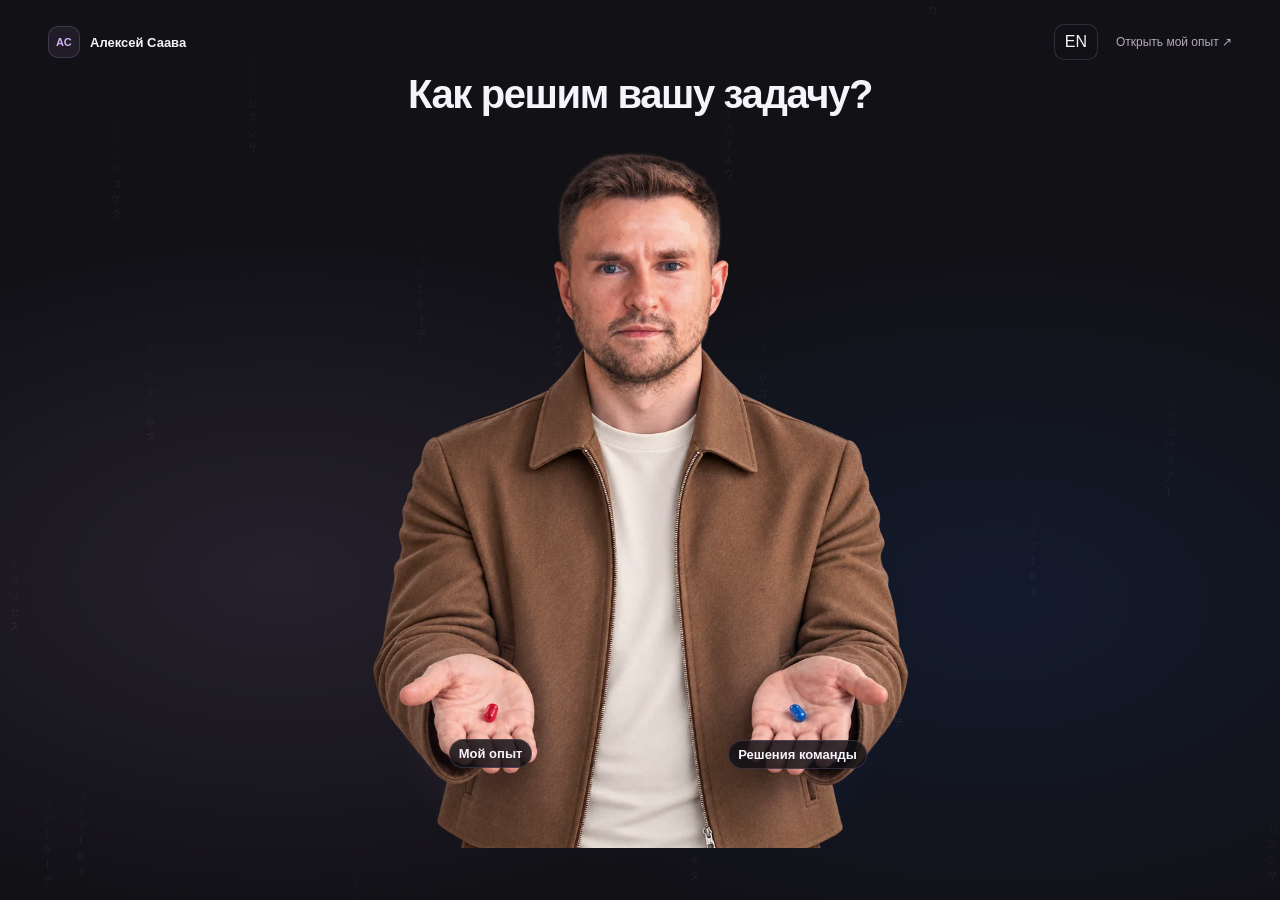
==== commit 55bf4a69: "Add personal 3D cat territory game with ten levels" ====
--- a/index.html
+++ b/index.html
@@ -3,7 +3,7 @@
  'use strict';
  const url=new URL(location.href);
  if(url.searchParams.get('game')==='dejavu'){
-  const target=new URL('dejavu.html',url);
+  const target=new URL(url.searchParams.get('view')==='team'?'dejavu.html':'aircat.html',url);
   const lang=url.hash.startsWith('#en')?'en':'ru';
   target.searchParams.set('lang',lang);
   target.searchParams.set('mode',url.searchParams.get('view')==='team'?'team':'personal');
@@ -246,4 +246,4 @@
  <section class="team-section" id="en-team-members" aria-labelledby="en-members-title"><details class="mobile-fold" data-mobile-fold="team-members"><summary><span><strong>Your project team</strong><small>Expertise selected for your requirements</small></span><span class="fold-chevron" aria-hidden="true"></span></summary><div class="mobile-fold-body"><div class="team-section-head"><h2 id="en-members-title">The expertise your project needs</h2><p>We select expertise to match project requirements and bring in the specialists needed at each stage. Team composition and responsibilities are agreed before work begins.</p></div><div class="team-members"><article class="team-member"><h3>Business analysis and delivery</h3><p>Clarify requirements, priorities and constraints. Agree on scope, milestones and acceptance criteria, and coordinate client communication.</p></article><article class="team-member"><h3>Product and UX/UI</h3><p>Design user journeys, structure and interfaces. Connect design decisions to user needs and business requirements.</p></article><article class="team-member"><h3>Architecture and development</h3><p>Define the technical approach. Build interfaces, backend services, web and mobile applications to project requirements.</p></article><article class="team-member"><h3>Integrations and data</h3><p>Connect the product to CRM and business systems. Define data exchange, access permissions and error handling.</p></article><article class="team-member"><h3>AI and automation</h3><p>Select AI use cases, prepare knowledge and integrations. Assess answer quality, costs and human handoff.</p></article><article class="team-member"><h3>Testing and launch</h3><p>Test workflows and integrations against agreed criteria. Prepare deployment, documentation and the support handover.</p></article></div></div></details></section>
  <section class="team-section" id="en-team-process" aria-labelledby="en-process-title"><details class="mobile-fold" data-mobile-fold="team-process"><summary><span><strong>Delivery process</strong><small>From requirements to validation and support</small></span><span class="fold-chevron" aria-hidden="true"></span></summary><div class="mobile-fold-body"><div class="team-section-head"><h2 id="en-process-title">How we reach a working solution</h2></div><ol class="team-steps"><li><h3>Understand the need</h3><p>Review the website or process, materials and constraints. Define what needs to change for customers and the business.</p></li><li><h3>Choose the solution</h3><p>Agree on the approach, scope, participants, timing, budget and acceptance criteria.</p></li><li><h3>Implement and check</h3><p>Develop the solution and test workflows and integrations. For AI, start with a pilot to evaluate answers, data and human handoff.</p></li><li><h3>Handover and develop</h3><p>Deliver the result and operating guidance. Agree on further changes and support by task.</p></li></ol></div></details></section>
  <section class="team-final"><div><h2>Have a problem without a clear solution yet?</h2><p>Describe your website or process, what gets in the way and the result you need. We will review the context and propose an approach and team that fit.</p></div><div class="team-contact-actions"><a class="contact-button" href="https://stacklevel.group/ru/contact" target="_blank" rel="noopener noreferrer">Contact Stacklevel <span aria-hidden="true">↗</span></a><a class="secondary-button" href="https://t.me/top1_finance" target="_blank" rel="noopener noreferrer">Continue with Alexey on Telegram <span aria-hidden="true">↗</span></a></div></section>
- </div></main><template data-case-template="en-case-1"><main class="view detail" id="en-case-1" lang="en" hidden tabindex="-1"><nav class="breadcrumbs" aria-label="Breadcrumb"><ol><li><a href="#en">Home</a></li><li><a href="#en-results">Portfolio</a></li><li><span aria-current="page">Product information and documents</span></li></ol></nav><div class="eyebrow">Leasing · content and CMS</div><h1 tabindex="-1">Product information and documents</h1><p class="case-summary">Structured product materials, a version-approval workflow and publishing templates.</p><section class="detail-block" data-case-detail="expanded"><h2>Context and objectives</h2><p>On a leasing company’s website, product pages, policies, rates and documents need to stay consistent. The task covered both publishing content and defining how it should be updated: which version to publish, who approves it and how to handle outdated materials.</p></section><section class="detail-block" data-case-detail="expanded"><h2>My role</h2><p>I combined marketing work, website administration and change coordination. I organized the management of content and document versions, along with requirements for navigation and callback request forms.</p></section><figure class="case-explainer case-explainer--flow" data-explanation="1" aria-labelledby="en-case-1-explanation"><figcaption><h2 id="en-case-1-explanation">How content updates were organised</h2></figcaption><ol class="case-sequence"><li><span class="case-step-number" aria-hidden="true">01</span><div><h3>Prepare</h3><p>Rules, pricing and service descriptions follow a shared publishing template.</p></div></li><li><span class="case-step-number" aria-hidden="true">02</span><div><h3>Approve</h3><p>The approved version is selected for publication.</p></div></li><li><span class="case-step-number" aria-hidden="true">03</span><div><h3>Update the website</h3><p>Current content is placed in the relevant section; outdated material is unpublished.</p></div></li></ol></figure><section class="detail-block" data-case-detail="expanded"><h2>Key stages</h2><ul><li>Inventory of policies, rates and service descriptions used on the website</li><li>Introduction of version approvals and a process for removing outdated publications</li><li>Preparation of templates for publishing product information</li><li>Updates to navigation and callback request forms as part of the website work</li></ul></section><section class="detail-block" data-case-detail="expanded"><h2>Acceptance criteria</h2><p>Content must match the approved version, follow a clear publishing template and be accessible through the appropriate website section. Outdated information must be unpublished. Changes to navigation and inquiry forms are to be checked against the relevant user journey.</p></section><section class="detail-block outcome-block" data-case-detail="expanded"><h2>Outcome</h2><p>A structured set of product materials, a version approval process, publishing templates and updated website elements. These provide a basis for maintaining information under a consistent set of rules.</p></section><section class="detail-block"><h2>Related cases</h2><div class="related"><a href="#en-case-2">Leasing calculator</a><a href="#en-case-6">CRM: from deal to delivery</a></div></section><nav class="case-nav" aria-label="Project navigation"><a class="case-nav-link previous" data-case-previous="" aria-disabled="true" tabindex="-1"><span>← Previous</span><strong>—</strong></a><a class="case-nav-link next" data-case-next="" aria-disabled="true" tabindex="-1"><span>Next →</span><strong>—</strong></a></nav><a class="back-list" href="#en-results">← Back to portfolio</a></main></template><template data-case-template="en-case-2"><main class="view detail" id="en-case-2" lang="en" hidden tabindex="-1"><nav class="breadcrumbs" aria-label="Breadcrumb"><ol><li><a href="#en">Home</a></li><li><a href="#en-results">Portfolio</a></li><li><span aria-current="page">Leasing calculator</span></li></ol></nav><div class="eyebrow">Product · requirements and coordination</div><h1 tabindex="-1">Leasing calculator</h1><p class="case-summary">Agreed calculation scenarios, parameters and requirements for data handoff to a manager.</p><section class="detail-block" data-case-detail="expanded"><h2>Context and objectives</h2><p>The leasing calculator needed to accommodate different customer types and use agreed financial parameters. The task required a clear description of the calculation, its limitations and the handover of selected parameters to a manager, so each inquiry would retain the context of the customer’s chosen scenario.</p></section><section class="detail-block" data-case-detail="expanded"><h2>My role and approach</h2><p>I worked through customer scenarios and agreed the parameters with the finance team. I coordinated interface development and calculation checks, with additional work on explanations, limitations and data handover requirements.</p></section><figure class="case-explainer case-explainer--handoff" data-explanation="2" aria-labelledby="en-case-2-explanation"><figcaption><h2 id="en-case-2-explanation">Connecting the calculation to the enquiry</h2></figcaption><ol class="case-sequence"><li><span class="case-step-number" aria-hidden="true">01</span><div><h3>Client scenario</h3><p>Client type and the selected calculation parameters.</p></div></li><li><span class="case-step-number" aria-hidden="true">02</span><div><h3>Calculator behaviour</h3><p>Agreed financial parameters, explanations, limitations and errors.</p></div></li><li><span class="case-step-number" aria-hidden="true">03</span><div><h3>Handoff to sales</h3><p>The enquiry includes the parameters of the selected scenario.</p></div></li></ol></figure><section class="detail-block" data-case-detail="expanded"><h2>Key stages</h2><ul><li>Definition of scenarios by customer type and the parameters needed for each</li><li>Agreement of calculation parameters with the finance team</li><li>Specification of limitations, explanatory text and error handling</li><li>Coordination of the interface, calculation checks and parameter handover to a manager</li></ul></section><section class="detail-block" data-case-detail="expanded"><h2>Acceptance criteria</h2><p>Scenarios and parameters must be agreed, and calculations are to be checked against the defined cases. Limitations and errors must be clear to the user. When an inquiry is handed over, the manager must receive the parameters for the selected scenario.</p></section><section class="detail-block outcome-block" data-case-detail="expanded"><h2>Outcome</h2><p>Agreed calculator scenarios and parameters, user-facing explanations and requirements for handing data over to a manager. My contribution brought together product requirements, financial approval and implementation coordination.</p></section><section class="detail-block"><h2>Related cases</h2><div class="related"><a href="#en-case-1">Product information and documents</a><a href="#en-case-7">Marketing reporting</a></div></section><nav class="case-nav" aria-label="Project navigation"><a class="case-nav-link previous" data-case-previous="" aria-disabled="true" tabindex="-1"><span>← Previous</span><strong>—</strong></a><a class="case-nav-link next" data-case-next="" aria-disabled="true" tabindex="-1"><span>Next →</span><strong>—</strong></a></nav><a class="back-list" href="#en-results">← Back to portfolio</a></main></template><template data-case-template="en-case-3"><main class="view detail" id="en-case-3" lang="en" hidden tabindex="-1"><nav class="breadcrumbs" aria-label="Breadcrumb"><ol><li><a href="#en">Home</a></li><li><a href="#en-results">Portfolio</a></li><li><span aria-current="page">B2B ordering in a large catalog</span></li></ol></nav><div class="eyebrow">Ecommerce · B2B</div><h1 tabindex="-1">B2B ordering in a large catalog</h1><p class="case-summary">B2B ordering requirements, form specifications and supporting sales materials.</p><section class="detail-block" data-case-detail="expanded"><h2>Context and objectives</h2><p>In a large online catalog, a business order includes both product selection and company information. The task was to connect the user journey with the manager’s subsequent work: what data to collect, how to hand over the order and how to qualify the inquiry.</p></section><section class="detail-block" data-case-detail="expanded"><h2>My role</h2><p>I developed requirements for the B2B journey, forms and communications. I agreed the information needed by the sales team and prepared materials for handling business inquiries.</p></section><figure class="case-explainer case-explainer--handoff" data-explanation="3" aria-labelledby="en-case-3-explanation"><figcaption><h2 id="en-case-3-explanation">From product selection to sales processing</h2></figcaption><ol class="case-sequence"><li><span class="case-step-number" aria-hidden="true">01</span><div><h3>Order contents</h3><p>The products selected by the company.</p></div></li><li><span class="case-step-number" aria-hidden="true">02</span><div><h3>Company information</h3><p>The information sales needs to process the enquiry.</p></div></li><li><span class="case-step-number" aria-hidden="true">03</span><div><h3>Sales processing</h3><p>The submitted order, qualification rules and supporting sales materials.</p></div></li></ol></figure><section class="detail-block" data-case-detail="expanded"><h2>Key stages</h2><ul><li>Description of the product selection and company information steps</li><li>Requirements for handing orders over to a manager</li><li>Specifications for forms and messages at each stage of the ordering process</li><li>Inquiry qualification rules and supporting materials for the sales team</li></ul></section><section class="detail-block" data-case-detail="expanded"><h2>Acceptance criteria</h2><p>The journey from product selection to order handover must be documented in full. Fields and messages must be consistent across stages, and managers must understand which information to use when qualifying and processing an inquiry.</p></section><section class="detail-block outcome-block" data-case-detail="expanded"><h2>Outcome</h2><p>A set of requirements for business orders, form and communication specifications, qualification rules and sales support materials. The customer journey and internal order processing are treated as a single workflow.</p></section><section class="detail-block"><h2>Related cases</h2><div class="related"><a href="#en-case-2">Leasing calculator</a><a href="#en-case-6">CRM: from deal to delivery</a></div></section><nav class="case-nav" aria-label="Project navigation"><a class="case-nav-link previous" data-case-previous="" aria-disabled="true" tabindex="-1"><span>← Previous</span><strong>—</strong></a><a class="case-nav-link next" data-case-next="" aria-disabled="true" tabindex="-1"><span>Next →</span><strong>—</strong></a></nav><a class="back-list" href="#en-results">← Back to portfolio</a></main></template><template data-case-template="en-case-4"><main class="view detail" id="en-case-4" lang="en" hidden tabindex="-1"><nav class="breadcrumbs" aria-label="Breadcrumb"><ol><li><a href="#en">Home</a></li><li><a href="#en-results">Portfolio</a></li><li><span aria-current="page">Ecommerce checkout</span></li></ol></nav><div class="eyebrow">Ecommerce · customer journey</div><h1 tabindex="-1">Ecommerce checkout</h1><p class="case-summary">Checkout requirements and checks covering the mobile journey and data handoff.</p><section class="detail-block" data-case-detail="expanded"><h2>Context and objectives</h2><p>Checkout needs to account for both the customer’s actions and the order processing team’s subsequent work. The initial task included reviewing difficulties with fields, guidance, payment and errors, as well as the mobile journey and the handover of orders with contact details.</p></section><section class="detail-block" data-case-detail="expanded"><h2>My role and approach</h2><p>I analyzed issues faced by users and the order processing team and translated them into checkout requirements. I took part in acceptance testing of the mobile journey and checks on data handover between stages.</p></section><figure class="case-explainer case-explainer--checks" data-explanation="4" aria-labelledby="en-case-4-explanation"><figcaption><h2 id="en-case-4-explanation">Key acceptance scenarios</h2></figcaption><dl class="case-facts"><div><dt>Form input error</dt><dd>A clear explanation and preservation of entered data in the specified scenarios.</dd></div><div><dt>Mobile checkout</dt><dd>Checks of fields, hints and payment within the mobile flow.</dd></div><div><dt>Order handoff</dt><dd>Checks that the order and contact information are passed to the operator correctly.</dd></div></dl></figure><section class="detail-block" data-case-detail="expanded"><h2>Key stages</h2><ul><li>Analysis of issues on the customer and order processing sides</li><li>Requirements for fields, guidance, payment and error handling</li><li>Checks of the mobile checkout journey</li><li>Checks of order and contact data handover, and retention of entered information in the defined scenarios</li></ul></section><section class="detail-block" data-case-detail="expanded"><h2>Acceptance criteria</h2><p>Customers must understand which information is required and how to correct an error. The mobile journey must meet the agreed requirements. Orders and contact details must be handed over correctly; errors must not cause the loss of data that the scenario requires to be retained.</p></section><section class="detail-block outcome-block" data-case-detail="expanded"><h2>Outcome</h2><p>Checkout requirements and checks of key scenarios: mobile use, error handling and data handover. The focus was on maintaining a coherent journey from form completion through to order processing.</p></section><section class="detail-block"><h2>Related cases</h2><div class="related"><a href="#en-case-2">Leasing calculator</a><a href="#en-case-6">CRM: from deal to delivery</a></div></section><nav class="case-nav" aria-label="Project navigation"><a class="case-nav-link previous" data-case-previous="" aria-disabled="true" tabindex="-1"><span>← Previous</span><strong>—</strong></a><a class="case-nav-link next" data-case-next="" aria-disabled="true" tabindex="-1"><span>Next →</span><strong>—</strong></a></nav><a class="back-list" href="#en-results">← Back to portfolio</a></main></template><template data-case-template="en-case-5"><main class="view detail" id="en-case-5" lang="en" hidden tabindex="-1"><nav class="breadcrumbs" aria-label="Breadcrumb"><ol><li><a href="#en">Home</a></li><li><a href="#en-results">Portfolio</a></li><li><span aria-current="page">Expert-service text chat</span></li></ol></nav><div class="eyebrow">Service · customer support</div><h1 tabindex="-1">Expert-service text chat</h1><p class="case-summary">Chat workflow specifications, service messages and conversation-handling rules.</p><section class="detail-block" data-case-detail="expanded"><h2>Context and objectives</h2><p>Text chat for an expert service involves several states: a new inquiry, waiting, specialist availability, conversation handover and the end of a conversation. The task was to describe these transitions alongside customer-facing messages and operating rules for the team.</p></section><section class="detail-block" data-case-detail="expanded"><h2>My role</h2><p>I developed conversation scenarios and service requirements. I coordinated queue and conversation handover logic, system messages, and guidelines for operators and support staff.</p></section><figure class="case-explainer case-explainer--states" data-explanation="5" aria-labelledby="en-case-5-explanation"><figcaption><h2 id="en-case-5-explanation">Service states with defined rules</h2></figcaption><ol class="case-sequence"><li><span class="case-step-number" aria-hidden="true">01</span><div><h3>New enquiry</h3><p>Starting the conversation and service messages.</p></div></li><li><span class="case-step-number" aria-hidden="true">02</span><div><h3>Waiting</h3><p>Queue handling, specialist availability and messages to the client.</p></div></li><li><span class="case-step-number" aria-hidden="true">03</span><div><h3>Conversation and transfer</h3><p>Operator actions and transfers between service participants.</p></div></li><li><span class="case-step-number" aria-hidden="true">04</span><div><h3>Completion</h3><p>Rules for ending the conversation and a separate privacy check.</p></div></li></ol></figure><section class="detail-block" data-case-detail="expanded"><h2>Key stages</h2><ul><li>Description of the incoming queue and availability statuses</li><li>Definition of conversation handover between service team members</li><li>Preparation of messages for the start of a conversation and waiting periods</li><li>Guidelines for operators and support staff, and checks of privacy and conversation closure</li></ul></section><section class="detail-block" data-case-detail="expanded"><h2>Acceptance criteria</h2><p>Clear scenarios and messages must be defined for starting, waiting, handing over and ending a conversation. Operators must understand what to do in each state. Privacy and conversation closure are to be checked as separate scenarios.</p></section><section class="detail-block outcome-block" data-case-detail="expanded"><h2>Outcome</h2><p>Documented chat logic, a set of system messages and conversation handling guidelines. Customer and staff scenarios are brought together in a shared service model.</p></section><section class="detail-block"><h2>Related cases</h2><div class="related"><a href="#en-case-2">Leasing calculator</a><a href="#en-case-6">CRM: from deal to delivery</a></div></section><nav class="case-nav" aria-label="Project navigation"><a class="case-nav-link previous" data-case-previous="" aria-disabled="true" tabindex="-1"><span>← Previous</span><strong>—</strong></a><a class="case-nav-link next" data-case-next="" aria-disabled="true" tabindex="-1"><span>Next →</span><strong>—</strong></a></nav><a class="back-list" href="#en-results">← Back to portfolio</a></main></template><template data-case-template="en-case-6"><main class="view detail" id="en-case-6" lang="en" hidden tabindex="-1"><nav class="breadcrumbs" aria-label="Breadcrumb"><ol><li><a href="#en">Home</a></li><li><a href="#en-results">Portfolio</a></li><li><span aria-current="page">CRM: from deal to delivery</span></li></ol></nav><div class="eyebrow">Operations · processes and teams</div><h1 tabindex="-1">CRM: from deal to delivery</h1><p class="case-summary">Deal stages linked to tasks and owners, with operating instructions and a single-team pilot.</p><section class="detail-block" data-case-detail="expanded"><h2>Context and objectives</h2><p>A deal in the CRM needs to reflect the team’s actual work. The task was to define the actions behind each stage, who is responsible for them, which approvals are needed and what counts as completion.</p></section><section class="detail-block" data-case-detail="expanded"><h2>My role and approach</h2><p>I mapped deal stages to tasks and responsibilities. I prepared rules, templates and instructions, then organized a pilot with one team and collected feedback.</p></section><figure class="case-explainer case-explainer--map" data-explanation="6" aria-labelledby="en-case-6-explanation"><figcaption><h2 id="en-case-6-explanation">What was defined for each deal stage</h2></figcaption><dl class="case-facts"><div><dt>Action</dt><dd>What needs to be done and which approvals are required.</dd></div><div><dt>Owner</dt><dd>Who handles the task and is responsible for the next step.</dd></div><div><dt>Completion</dt><dd>The criterion used to consider the stage complete.</dd></div></dl><p class="case-explainer-note">Process validation: a pilot with one team and collection of feedback.</p></figure><section class="detail-block" data-case-detail="expanded"><h2>Key stages</h2><ul><li>Mapping of deal stages, tasks, owners and completion criteria</li><li>Preparation of templates, instructions and approval procedures</li><li>Pilot of the process with one team</li><li>Collection of feedback on how the process worked during the pilot</li></ul></section><section class="detail-block" data-case-detail="expanded"><h2>Acceptance criteria</h2><p>Each stage must have a clear next step, owner and completion criterion. The team must be able to use the agreed templates and instructions. Pilot feedback must be collected and available for further work on the process.</p></section><section class="detail-block outcome-block" data-case-detail="expanded"><h2>Outcome</h2><p>A CRM process model, working instructions and feedback from the team pilot. The process connects deal stages with work activities and participants’ responsibilities.</p></section><section class="detail-block"><h2>Related cases</h2><div class="related"><a href="#en-case-1">Product information and documents</a><a href="#en-case-7">Marketing reporting</a></div></section><nav class="case-nav" aria-label="Project navigation"><a class="case-nav-link previous" data-case-previous="" aria-disabled="true" tabindex="-1"><span>← Previous</span><strong>—</strong></a><a class="case-nav-link next" data-case-next="" aria-disabled="true" tabindex="-1"><span>Next →</span><strong>—</strong></a></nav><a class="back-list" href="#en-results">← Back to portfolio</a></main></template><template data-case-template="en-case-7"><main class="view detail" id="en-case-7" lang="en" hidden tabindex="-1"><nav class="breadcrumbs" aria-label="Breadcrumb"><ol><li><a href="#en">Home</a></li><li><a href="#en-results">Portfolio</a></li><li><span aria-current="page">Marketing reporting</span></li></ol></nav><div class="eyebrow">Marketing · data and management</div><h1 tabindex="-1">Marketing reporting</h1><p class="case-summary">Agreed metric definitions and a management report reconciled with CRM data.</p><section class="detail-block" data-case-detail="expanded"><h2>Context and objectives</h2><p>Management reporting requires a shared understanding of what constitutes an inquiry, a qualified lead and a sale. The task included agreeing these definitions, sources of cost and revenue data, tracking conventions and data validation rules before reconciliation with the CRM.</p></section><section class="detail-block" data-case-detail="expanded"><h2>My role</h2><p>I worked to agree metric definitions and organized work on data sources and validation. I took part in reconciliation with the CRM and preparation of the report’s presentation for management.</p></section><figure class="case-explainer case-explainer--flow" data-explanation="7" aria-labelledby="en-case-7-explanation"><figcaption><h2 id="en-case-7-explanation">What the management report was built on</h2></figcaption><ol class="case-sequence"><li><span class="case-step-number" aria-hidden="true">01</span><div><h3>Definitions</h3><p>Agreed meanings of enquiry, qualified lead and sale.</p></div></li><li><span class="case-step-number" aria-hidden="true">02</span><div><h3>Sources</h3><p>Cost and revenue data, tracking tags including UTM.</p></div></li><li><span class="case-step-number" aria-hidden="true">03</span><div><h3>Validation</h3><p>Data quality checks and reconciliation with CRM.</p></div></li></ol></figure><section class="detail-block" data-case-detail="expanded"><h2>Key stages</h2><ul><li>Definitions of an inquiry, a qualified lead and a sale</li><li>Sources of cost and revenue data</li><li>Tracking conventions, including UTM parameters, and data quality checks</li><li>Reconciliation of metrics with the CRM and presentation of the management report</li></ul></section><section class="detail-block" data-case-detail="expanded"><h2>Acceptance criteria</h2><p>Metrics must have agreed definitions and clearly identified sources. Tracking conventions must be applied consistently, and data must be checked before conclusions are drawn. Reconciliation with the CRM must make it possible to explain which information underpins the report.</p></section><section class="detail-block outcome-block" data-case-detail="expanded"><h2>Outcome</h2><p>An agreed set of definitions and a management report with reconciliation against CRM data. The report connects marketing information with the company’s definitions of inquiries, lead quality and sales.</p></section><section class="detail-block"><h2>Related cases</h2><div class="related"><a href="#en-case-2">Leasing calculator</a><a href="#en-case-6">CRM: from deal to delivery</a></div></section><nav class="case-nav" aria-label="Project navigation"><a class="case-nav-link previous" data-case-previous="" aria-disabled="true" tabindex="-1"><span>← Previous</span><strong>—</strong></a><a class="case-nav-link next" data-case-next="" aria-disabled="true" tabindex="-1"><span>Next →</span><strong>—</strong></a></nav><a class="back-list" href="#en-results">← Back to portfolio</a></main></template><template data-case-template="en-case-8"><main class="view detail" id="en-case-8" lang="en" hidden tabindex="-1"><nav class="breadcrumbs" aria-label="Breadcrumb"><ol><li><a href="#en">Home</a></li><li><a href="#en-results">Portfolio</a></li><li><span aria-current="page">Corporate website on MODX</span></li></ol></nav><div class="eyebrow">Financial services · website development</div><h1 tabindex="-1">Corporate website on MODX</h1><p class="case-summary">Developed a leasing company website: landing page builder, forms and CRM, analytics, SEO and content. Migration to MODX Revolution is in progress.</p><section class="detail-block" data-case-detail="expanded"><h2>Context and objectives</h2><p>The corporate website needs to explain financing options, help clients choose an offer and collect enquiries. I developed its pages and tools, connected them to the sales workflow and reviewed the quality of published content.</p></section><section class="detail-block" data-case-detail="expanded"><h2>My role</h2><p>I take responsibility for website work as the client’s single point of contact: understand the need, implement changes, check the result and continue development. My scope covers structure and content, CMS, user journeys, forms, analytics and technical documentation.</p></section><section class="detail-block" data-case-detail="expanded"><h2>Landing pages and CMS</h2><ul><li><strong>Page builder on MODX Evolution.</strong> Built a template with editable sections: hero, terms, financing programmes, application steps, company information and FAQ. Configured CMS fields for text, images, cards and buttons.</li><li><strong>HTML/CSS and interface behaviour.</strong> Worked with templates, chunks, PHP snippets, CSS and JavaScript. Implemented responsive layouts, inline and modal forms, a mobile action bar and submission messages.</li></ul></section><section class="detail-block" data-case-detail="expanded"><h2>Enquiries, CRM and analytics</h2><ul><li><strong>Forms and enquiry handoff.</strong> Configured seven form variants: one hero form, three inline forms and three modals. Connected buttons to the appropriate forms, and mapped fields and enquiry sources to the existing Bitrix24 integration.</li><li><strong>Enquiry tracking.</strong> Configured Google Tag Manager, GA4 and Yandex.Metrica. Separated successful form submissions from phone clicks, and reconciled pages, analytics and CRM records to assess enquiry quality.</li></ul></section><section class="detail-block" data-case-detail="expanded"><h2>SEO, content and focused improvements</h2><ul><li><strong>Audit of 3,163 landing pages.</strong> Checked URL availability, titles and H1s, canonical tags, main content, repeated offers, images, links and enquiry buttons. Prepared a page-level assessment and proposals for developing the section.</li><li><strong>Updates to 38 published landing pages.</strong> Aligned headings and main text with each page’s subject, prepared relevant WebP images and alt text, and completed required CMS fields. Checked all 38 URLs and form opening without a full website redesign.</li><li><strong>Documentation and verification.</strong> Documented template components, editor settings, forms, integrations and acceptance criteria. Compared the work description with the actual CMS components and published pages.</li></ul></section><section class="detail-block" data-case-detail="expanded"><h2>MODX migration: in progress</h2><p>I am continuing the migration from MODX Evolution to MODX Revolution in a separate test environment. I transfer structure, content and files, adapt functionality, and check URLs, SEO, appearance and printing scenarios. Production switchover is still ahead, following checks of the agreed scenarios and rollback preparation.</p><figure class="case-explainer case-explainer--migration" data-explanation="8" aria-labelledby="en-case-8-explanation"><figcaption><h2 id="en-case-8-explanation">Migration direction and current status</h2></figcaption><div class="migration-route"><div><span class="case-environment-label">From</span><h3>MODX Evolution</h3><p>The existing production website.</p></div><span class="migration-arrow" aria-hidden="true">→</span><div><span class="case-environment-label">To · in progress</span><h3>MODX Revolution</h3><p>Migration and adaptation in a separate test environment.</p></div></div><p class="case-explainer-note">Preserve structure, content, files, appearance, functionality and URL/SEO continuity. Production switchover follows acceptance of the agreed scenarios, with a rollback plan prepared.</p></figure></section><section class="detail-block outcome-block" data-case-detail="expanded"><h2>Current status</h2><p>The builder and landing pages are in use on the live website; the audit and updates to 38 pages are complete. Migration to MODX Revolution continues. I reconcile search data and enquiries with CRM records to guide further development.</p></section><section class="detail-block" data-case-detail="expanded"><h2>Explore a specific task</h2><div class="related"><a href="#en-case-41">MODX landing pages: builder and markup</a><a href="#en-case-42">Website forms and Bitrix24 integration</a><a href="#en-case-43">SEO audit of 3,163 pages</a><a href="#en-case-44">Focused updates to 38 live pages</a><a href="#en-case-45">Enquiry analytics and CRM reconciliation</a><a href="#en-case-46">MODX documentation and technical audit</a><a href="#en-case-47">MODX: Evolution → Revolution</a></div></section><section class="detail-block"><h2>Related cases</h2><div class="related"><a href="#en-case-2">Leasing calculator</a><a href="#en-case-6">CRM: from deal to delivery</a></div></section><nav class="case-nav" aria-label="Project navigation"><a class="case-nav-link previous" data-case-previous="" aria-disabled="true" tabindex="-1"><span>← Previous</span><strong>—</strong></a><a class="case-nav-link next" data-case-next="" aria-disabled="true" tabindex="-1"><span>Next →</span><strong>—</strong></a></nav><a class="back-list" href="#en-results">← Back to portfolio</a></main></template><template data-case-template="en-case-47"><main class="view detail" id="en-case-47" lang="en" hidden tabindex="-1"><nav class="breadcrumbs" aria-label="Breadcrumb"><ol><li><a href="#en">Home</a></li><li><a href="#en-results">MODX: focused tasks</a></li><li><span aria-current="page">MODX: Evolution → Revolution</span></li></ol></nav><div class="eyebrow">MODX · in progress</div><h1 tabindex="-1">MODX: Evolution → Revolution</h1><p class="case-summary">Migration of structure, content and functionality with compatibility checks. In progress.</p><section class="detail-block" data-case-detail="expanded"><h2>Context and objectives</h2><p>A corporate website needs to move to another MODX generation while retaining its structure, content, functionality and URLs.</p></section><section class="detail-block" data-case-detail="expanded"><h2>What I did</h2><ul><li>Map the source website structure and components to the target platform.</li><li>Transfer content and files, adapt functionality, and check URLs, SEO and printing scenarios.</li><li>Work in a separate test environment, preparing checks of the agreed scenarios and a rollback plan.</li></ul></section><section class="detail-block outcome-block" data-case-detail="expanded"><h2>Current status</h2><p>Migration is ongoing in the test environment. Production switchover is still ahead; readiness is assessed against functionality, data, URL and rollback checks.</p></section><section class="detail-block" data-case-detail="expanded"><h2>Related cases</h2><div class="related"><a href="#en-case-8">Full project: corporate website on MODX</a></div></section><nav class="case-nav" aria-label="Breadcrumb"><a class="case-nav-link previous" data-case-previous="" aria-disabled="true" tabindex="-1"><span>← Previous</span><strong>—</strong></a><a class="case-nav-link next" data-case-next="" aria-disabled="true" tabindex="-1"><span>Next →</span><strong>—</strong></a></nav><a class="back-list" href="#en-results">← Back to portfolio</a></main></template><template data-case-template="en-case-46"><main class="view detail" id="en-case-46" lang="en" hidden tabindex="-1"><nav class="breadcrumbs" aria-label="Breadcrumb"><ol><li><a href="#en">Home</a></li><li><a href="#en-results">MODX: focused tasks</a></li><li><span aria-current="page">MODX documentation and technical audit</span></li></ol></nav><div class="eyebrow">MODX · completed work</div><h1 tabindex="-1">MODX documentation and technical audit</h1><p class="case-summary">Technical specifications, CMS settings tables and verification criteria.</p><section class="detail-block" data-case-detail="expanded"><h2>Context and objectives</h2><p>The website structure, scope of work and verification process needed accurate documentation.</p></section><section class="detail-block" data-case-detail="expanded"><h2>What I did</h2><ul><li>Reviewed the template, chunks, PHP snippets, CSS/JavaScript and additional CMS fields.</li><li>Documented page blocks, repeatable records, seven form configurations and their CRM and analytics connections.</li><li>Compared documentation with CMS components and prepared functional and visual acceptance criteria.</li></ul></section><section class="detail-block outcome-block" data-case-detail="expanded"><h2>Outcome</h2><p>Delivered a specification for maintaining the template, publishing content and checking changes. Technical information includes field structures, settings tables and integration flows.</p></section><section class="detail-block" data-case-detail="expanded"><h2>Related cases</h2><div class="related"><a href="#en-case-8">Full project: corporate website on MODX</a></div></section><nav class="case-nav" aria-label="Breadcrumb"><a class="case-nav-link previous" data-case-previous="" aria-disabled="true" tabindex="-1"><span>← Previous</span><strong>—</strong></a><a class="case-nav-link next" data-case-next="" aria-disabled="true" tabindex="-1"><span>Next →</span><strong>—</strong></a></nav><a class="back-list" href="#en-results">← Back to portfolio</a></main></template><template data-case-template="en-case-45"><main class="view detail" id="en-case-45" lang="en" hidden tabindex="-1"><nav class="breadcrumbs" aria-label="Breadcrumb"><ol><li><a href="#en">Home</a></li><li><a href="#en-results">MODX: focused tasks</a></li><li><span aria-current="page">Enquiry analytics and CRM reconciliation</span></li></ol></nav><div class="eyebrow">MODX · completed work</div><h1 tabindex="-1">Enquiry analytics and CRM reconciliation</h1><p class="case-summary">GTM, GA4, Yandex.Metrica and the connection between pages and enquiries.</p><section class="detail-block" data-case-detail="expanded"><h2>Context and objectives</h2><p>Website actions needed to be distinguished from received enquiries, with a way to assess enquiry quality.</p></section><section class="detail-block" data-case-detail="expanded"><h2>What I did</h2><ul><li>Configured successful form submission events separately from phone clicks.</li><li>Reviewed Google Tag Manager, GA4 and Yandex.Metrica configurations.</li><li>Matched landing page URLs to CRM records, including quality, repeat enquiry and duplicate indicators.</li></ul></section><section class="detail-block outcome-block" data-case-detail="expanded"><h2>Outcome</h2><p>Delivered consistent event definitions and a page-to-enquiry analysis. Goal events, CRM records and sales are treated as distinct stages for a more accurate assessment.</p></section><section class="detail-block" data-case-detail="expanded"><h2>Related cases</h2><div class="related"><a href="#en-case-8">Full project: corporate website on MODX</a></div></section><nav class="case-nav" aria-label="Breadcrumb"><a class="case-nav-link previous" data-case-previous="" aria-disabled="true" tabindex="-1"><span>← Previous</span><strong>—</strong></a><a class="case-nav-link next" data-case-next="" aria-disabled="true" tabindex="-1"><span>Next →</span><strong>—</strong></a></nav><a class="back-list" href="#en-results">← Back to portfolio</a></main></template><template data-case-template="en-case-44"><main class="view detail" id="en-case-44" lang="en" hidden tabindex="-1"><nav class="breadcrumbs" aria-label="Breadcrumb"><ol><li><a href="#en">Home</a></li><li><a href="#en-results">MODX: focused tasks</a></li><li><span aria-current="page">Focused updates to 38 live pages</span></li></ol></nav><div class="eyebrow">MODX · completed work</div><h1 tabindex="-1">Focused updates to 38 live pages</h1><p class="case-summary">Headings, copy, images and CTAs without a full redesign.</p><section class="detail-block" data-case-detail="expanded"><h2>Context and objectives</h2><p>Published landing pages needed content relevant to their specific asset and verification on the live website.</p></section><section class="detail-block" data-case-detail="expanded"><h2>What I did</h2><ul><li>Updated titles, H1s and main copy, and completed required MODX template fields.</li><li>Prepared and published 38 relevant WebP images with matching alt text.</li><li>Checked all 38 URLs, their content, image files and form opening from the enquiry button.</li></ul></section><section class="detail-block outcome-block" data-case-detail="expanded"><h2>Outcome</h2><p>All 38 pages return HTTP 200, with headings, copy and images matching their subject. Forms open on all 38 URLs. The work did not require a full redesign.</p></section><section class="detail-block" data-case-detail="expanded"><h2>Related cases</h2><div class="related"><a href="#en-case-8">Full project: corporate website on MODX</a></div></section><nav class="case-nav" aria-label="Breadcrumb"><a class="case-nav-link previous" data-case-previous="" aria-disabled="true" tabindex="-1"><span>← Previous</span><strong>—</strong></a><a class="case-nav-link next" data-case-next="" aria-disabled="true" tabindex="-1"><span>Next →</span><strong>—</strong></a></nav><a class="back-list" href="#en-results">← Back to portfolio</a></main></template><template data-case-template="en-case-43"><main class="view detail" id="en-case-43" lang="en" hidden tabindex="-1"><nav class="breadcrumbs" aria-label="Breadcrumb"><ol><li><a href="#en">Home</a></li><li><a href="#en-results">MODX: focused tasks</a></li><li><span aria-current="page">SEO audit of 3,163 pages</span></li></ol></nav><div class="eyebrow">MODX · completed work</div><h1 tabindex="-1">SEO audit of 3,163 pages</h1><p class="case-summary">Page-level assessment of structure, content and technical settings.</p><section class="detail-block" data-case-detail="expanded"><h2>Context and objectives</h2><p>A large landing page section needed a quality assessment and a plan for further development.</p></section><section class="detail-block" data-case-detail="expanded"><h2>What I did</h2><ul><li>Checked all 3,163 URLs: availability, titles, H1s, canonical tags, main text, images and CTAs.</li><li>Identified repeated offers, content that did not match page subjects, and internal linking patterns.</li><li>Reconciled search data and enquiries, then prepared an assessment table and development plan.</li></ul></section><section class="detail-block outcome-block" data-case-detail="expanded"><h2>Outcome</h2><p>Delivered a page-level matrix and recommendations for content, structure and usefulness. Decisions use verified data, with search traffic assessed separately from confirmed sales.</p></section><section class="detail-block" data-case-detail="expanded"><h2>Related cases</h2><div class="related"><a href="#en-case-8">Full project: corporate website on MODX</a></div></section><nav class="case-nav" aria-label="Breadcrumb"><a class="case-nav-link previous" data-case-previous="" aria-disabled="true" tabindex="-1"><span>← Previous</span><strong>—</strong></a><a class="case-nav-link next" data-case-next="" aria-disabled="true" tabindex="-1"><span>Next →</span><strong>—</strong></a></nav><a class="back-list" href="#en-results">← Back to portfolio</a></main></template><template data-case-template="en-case-42"><main class="view detail" id="en-case-42" lang="en" hidden tabindex="-1"><nav class="breadcrumbs" aria-label="Breadcrumb"><ol><li><a href="#en">Home</a></li><li><a href="#en-results">MODX: focused tasks</a></li><li><span aria-current="page">Website forms and Bitrix24 integration</span></li></ol></nav><div class="eyebrow">MODX · completed work</div><h1 tabindex="-1">Website forms and Bitrix24 integration</h1><p class="case-summary">Seven form configurations, enquiry fields, source tracking and user messages.</p><section class="detail-block" data-case-detail="expanded"><h2>Context and objectives</h2><p>Enquiries from different page sections needed to retain their context for the sales team.</p></section><section class="detail-block" data-case-detail="expanded"><h2>What I did</h2><ul><li>Configured one hero form, three inline forms and three modals with individual fields and labels.</li><li>Connected buttons to active forms and configured data for the existing Bitrix24 integration.</li><li>Implemented client-side submission, success and error messages, and a successful-submission event for analytics.</li></ul></section><section class="detail-block outcome-block" data-case-detail="expanded"><h2>Outcome</h2><p>Forms and the page → server handler → CRM → analytics connection are implemented. End-to-end acceptance includes a controlled submission and verification of the expected CRM lead.</p></section><section class="detail-block" data-case-detail="expanded"><h2>Related cases</h2><div class="related"><a href="#en-case-8">Full project: corporate website on MODX</a></div></section><nav class="case-nav" aria-label="Breadcrumb"><a class="case-nav-link previous" data-case-previous="" aria-disabled="true" tabindex="-1"><span>← Previous</span><strong>—</strong></a><a class="case-nav-link next" data-case-next="" aria-disabled="true" tabindex="-1"><span>Next →</span><strong>—</strong></a></nav><a class="back-list" href="#en-results">← Back to portfolio</a></main></template><template data-case-template="en-case-41"><main class="view detail" id="en-case-41" lang="en" hidden tabindex="-1"><nav class="breadcrumbs" aria-label="Breadcrumb"><ol><li><a href="#en">Home</a></li><li><a href="#en-results">MODX: focused tasks</a></li><li><span aria-current="page">MODX landing pages: builder and markup</span></li></ol></nav><div class="eyebrow">MODX · completed work</div><h1 tabindex="-1">MODX landing pages: builder and markup</h1><p class="case-summary">HTML/CSS, responsive blocks and content configuration through the CMS.</p><section class="detail-block" data-case-detail="expanded"><h2>Context and objectives</h2><p>Landing pages with different offers needed to be created and updated through practical CMS settings.</p></section><section class="detail-block" data-case-detail="expanded"><h2>What I did</h2><ul><li>Built the template structure and sections: hero, terms, programmes, steps, company information and FAQ.</li><li>Configured additional MODX fields and repeatable cards, connecting them to chunks and PHP snippets.</li><li>Implemented HTML/CSS styling, JavaScript behaviour and a mobile action bar.</li></ul></section><section class="detail-block outcome-block" data-case-detail="expanded"><h2>Outcome</h2><p>The template lets editors control content and section visibility through the CMS. It includes responsive markup and buttons connected to the appropriate forms.</p></section><section class="detail-block" data-case-detail="expanded"><h2>Related cases</h2><div class="related"><a href="#en-case-8">Full project: corporate website on MODX</a></div></section><nav class="case-nav" aria-label="Breadcrumb"><a class="case-nav-link previous" data-case-previous="" aria-disabled="true" tabindex="-1"><span>← Previous</span><strong>—</strong></a><a class="case-nav-link next" data-case-next="" aria-disabled="true" tabindex="-1"><span>Next →</span><strong>—</strong></a></nav><a class="back-list" href="#en-results">← Back to portfolio</a></main></template><template data-case-template="ru-case-9"><main class="view detail" id="ru-case-9" lang="ru" hidden="" tabindex="-1"><nav class="breadcrumbs" aria-label="Навигационная цепочка"><ol><li><a href="#ru">Главная</a></li><li><a href="#ru-results">Портфолио</a></li><li><span aria-current="page">ИИ-классификация обращений</span></li></ol></nav><div class="eyebrow">Внедрение в Битрикс24</div><h1 tabindex="-1">ИИ-классификация обращений</h1><p class="case-summary">ИИ распределяет новые лиды по качеству и сохраняет результат в CRM.</p><section class="detail-block" data-case-detail="source-expanded"><h2>Задача</h2><p>Новые лиды и обращения поступают в CRM без предварительной сортировки. Менеджерам приходится вручную определять приоритет каждого запроса, пока горячие клиенты ждут внимания.</p></section><section class="detail-block" data-case-detail="source-expanded"><h2>Как устроена классификация</h2><p>ИИ оценивает новые лиды и относит их к одной из трёх категорий: горячие, тёплые или холодные. Категория и объяснение оценки сохраняются в CRM.</p></section><section class="detail-block" data-case-detail="source-expanded"><h2>Результат для менеджера</h2><p>В карточке лида виден приоритет и причина классификации. Эти данные помогают выбирать, с какими обращениями работать в первую очередь.</p></section><div class="techline">Bitrix24</div><nav class="case-nav" aria-label="Навигация по проектам"><a class="case-nav-link previous" data-case-previous="" aria-disabled="true" tabindex="-1"><span>← Предыдущий</span><strong>—</strong></a><a class="case-nav-link next" data-case-next="" aria-disabled="true" tabindex="-1"><span>Следующий →</span><strong>—</strong></a></nav><a class="back-list" href="#ru-results">← К портфолио</a></main></template><template data-case-template="ru-case-10"><main class="view detail" id="ru-case-10" lang="ru" hidden="" tabindex="-1"><nav class="breadcrumbs" aria-label="Навигационная цепочка"><ol><li><a href="#ru">Главная</a></li><li><a href="#ru-results">Портфолио</a></li><li><span aria-current="page">ИИ-описания товаров</span></li></ol></nav><div class="eyebrow">Внедрение в Битрикс24</div><h1 tabindex="-1">ИИ-описания товаров</h1><p class="case-summary">Подготовка описаний для товаров, у которых текст отсутствует или требует доработки.</p><section class="detail-block" data-case-detail="source-expanded"><h2>Задача каталога</h2><p>В большом товарном каталоге часть позиций остаётся без описаний или с недостаточно проработанными текстами. Ручная подготовка материалов становится отдельной нагрузкой на копирайтера и затягивает наполнение каталога.</p></section><section class="detail-block" data-case-detail="source-expanded"><h2>Что делает решение</h2><p>Генерация описаний товаров с помощью ИИ для наполнения каталога и работы с некачественными описаниями. На выходе — тексты для товарных позиций, которым не хватает содержательного описания. Основная задача — поддержать подготовку контента для большого числа товаров.</p></section><div class="techline">Bitrix24</div><nav class="case-nav" aria-label="Навигация по проектам"><a class="case-nav-link previous" data-case-previous="" aria-disabled="true" tabindex="-1"><span>← Предыдущий</span><strong>—</strong></a><a class="case-nav-link next" data-case-next="" aria-disabled="true" tabindex="-1"><span>Следующий →</span><strong>—</strong></a></nav><a class="back-list" href="#ru-results">← К портфолио</a></main></template><template data-case-template="ru-case-11"><main class="view detail" id="ru-case-11" lang="ru" hidden="" tabindex="-1"><nav class="breadcrumbs" aria-label="Навигационная цепочка"><ol><li><a href="#ru">Главная</a></li><li><a href="#ru-results">Портфолио</a></li><li><span aria-current="page">Внутренний ИИ-чат-бот</span></li></ol></nav><div class="eyebrow">Внедрение в Битрикс24</div><h1 tabindex="-1">Внутренний ИИ-чат-бот</h1><p class="case-summary">Ответы на повторяющиеся вопросы сотрудников об отпуске, документах и статусах сделок.</p><section class="detail-block" data-case-detail="source-expanded"><h2>Вопросы сотрудников</h2><p>Кадровая служба и менеджеры регулярно отвечают на одинаковые внутренние вопросы. Сотрудникам нужна информация о рабочих процедурах, документах и текущих делах.</p></section><section class="detail-block" data-case-detail="source-expanded"><h2>Сценарии чат-бота</h2><p>Внутренний ИИ-чат-бот для повторяющихся вопросов сотрудников в Bitrix24. Примеры обращений:</p><ul><li>Как оформить отпуск</li><li>Где найти шаблон договора</li><li>Какой статус у сделки</li></ul></section><section class="detail-block" data-case-detail="source-expanded"><h2>Назначение</h2><p>Получение повседневных ответов в чате, чтобы сотрудникам было проще ориентироваться в рабочих вопросах, а кадровой службе и менеджерам — меньше отвлекаться на повторение одной и той же информации.</p></section><div class="techline">Bitrix24</div><nav class="case-nav" aria-label="Навигация по проектам"><a class="case-nav-link previous" data-case-previous="" aria-disabled="true" tabindex="-1"><span>← Предыдущий</span><strong>—</strong></a><a class="case-nav-link next" data-case-next="" aria-disabled="true" tabindex="-1"><span>Следующий →</span><strong>—</strong></a></nav><a class="back-list" href="#ru-results">← К портфолио</a></main></template><template data-case-template="ru-case-12"><main class="view detail" id="ru-case-12" lang="ru" hidden="" tabindex="-1"><nav class="breadcrumbs" aria-label="Навигационная цепочка"><ol><li><a href="#ru">Главная</a></li><li><a href="#ru-results">Портфолио</a></li><li><span aria-current="page">ИИ-извлечение данных из текста</span></li></ol></nav><div class="eyebrow">Внедрение в Битрикс24</div><h1 tabindex="-1">ИИ-извлечение данных из текста</h1><p class="case-summary">Извлечение телефонов и адресов электронной почты из сообщений в свободной форме.</p><section class="detail-block" data-case-detail="source-expanded"><h2>Исходная ситуация</h2><p>Клиенты оставляют контактные данные в свободной форме. Телефоны и адреса электронной почты встречаются в комментариях, чатах и письмах, после чего менеджеры вручную переносят их в карточки CRM.</p></section><section class="detail-block" data-case-detail="source-expanded"><h2>Предмет обработки</h2><p>Извлечение контактных данных из текста с помощью ИИ. В центре задачи — телефон и адрес электронной почты клиента, записанные внутри обычного сообщения. Результат обработки предназначен для заполнения контактных данных в CRM и сокращения ручного копирования из переписки.</p></section><div class="techline">Bitrix24</div><nav class="case-nav" aria-label="Навигация по проектам"><a class="case-nav-link previous" data-case-previous="" aria-disabled="true" tabindex="-1"><span>← Предыдущий</span><strong>—</strong></a><a class="case-nav-link next" data-case-next="" aria-disabled="true" tabindex="-1"><span>Следующий →</span><strong>—</strong></a></nav><a class="back-list" href="#ru-results">← К портфолио</a></main></template><template data-case-template="ru-case-13"><main class="view detail" id="ru-case-13" lang="ru" hidden="" tabindex="-1"><nav class="breadcrumbs" aria-label="Навигационная цепочка"><ol><li><a href="#ru">Главная</a></li><li><a href="#ru-results">Портфолио</a></li><li><span aria-current="page">Чат-ассистент CRM</span></li></ol></nav><div class="eyebrow">Внедрение в Битрикс24</div><h1 tabindex="-1">Чат-ассистент CRM</h1><p class="case-summary">Доступ к статусам сделок и контактам клиентов из чата.</p><section class="detail-block" data-case-detail="source-expanded"><h2>Рабочая ситуация</h2><p>Во время переписки менеджеру часто требуется уточнить информацию в CRM. Для проверки статуса сделки или поиска контакта клиента приходится переключаться между чатом и карточками.</p></section><section class="detail-block" data-case-detail="source-expanded"><h2>Что доступно в чате</h2><p>CRM-ассистент помогает получать сведения о статусе сделки и контактных данных клиента непосредственно в чате. Решение связывает текущий разговор с нужной информацией из CRM и предназначено для повседневных запросов менеджера без постоянного переключения между рабочими разделами.</p></section><div class="techline">Bitrix24 / CRM</div><nav class="case-nav" aria-label="Навигация по проектам"><a class="case-nav-link previous" data-case-previous="" aria-disabled="true" tabindex="-1"><span>← Предыдущий</span><strong>—</strong></a><a class="case-nav-link next" data-case-next="" aria-disabled="true" tabindex="-1"><span>Следующий →</span><strong>—</strong></a></nav><a class="back-list" href="#ru-results">← К портфолио</a></main></template><template data-case-template="ru-case-14"><main class="view detail" id="ru-case-14" lang="ru" hidden="" tabindex="-1"><nav class="breadcrumbs" aria-label="Навигационная цепочка"><ol><li><a href="#ru">Главная</a></li><li><a href="#ru-results">Портфолио</a></li><li><span aria-current="page">Ежедневный CRM-дайджест</span></li></ol></nav><div class="eyebrow">Внедрение в Битрикс24</div><h1 tabindex="-1">Ежедневный CRM-дайджест</h1><p class="case-summary">Ежедневная сводка по активным и зависшим сделкам.</p><section class="detail-block" data-case-detail="source-expanded"><h2>Задача руководителя</h2><p>По отдельным карточкам сделок трудно увидеть общую картину продаж. Руководителю нужно понимать объём текущей работы, замечать зависшие сделки и находить ситуации, требующие его участия.</p></section><section class="detail-block" data-case-detail="source-expanded"><h2>Содержание дайджеста</h2><p>Ежедневная сводка по CRM собирает основные вопросы контроля в одном обзоре:</p><ul><li>Сколько сделок находится в работе</li><li>Какие сделки зависли</li><li>Где требуется вмешательство руководителя</li></ul></section><section class="detail-block" data-case-detail="source-expanded"><h2>Назначение</h2><p>Регулярный обзор текущего состояния сделок для ежедневного управления продажами.</p></section><div class="techline">Bitrix24 / CRM</div><nav class="case-nav" aria-label="Навигация по проектам"><a class="case-nav-link previous" data-case-previous="" aria-disabled="true" tabindex="-1"><span>← Предыдущий</span><strong>—</strong></a><a class="case-nav-link next" data-case-next="" aria-disabled="true" tabindex="-1"><span>Следующий →</span><strong>—</strong></a></nav><a class="back-list" href="#ru-results">← К портфолио</a></main></template><template data-case-template="ru-case-15"><main class="view detail" id="ru-case-15" lang="ru" hidden="" tabindex="-1"><nav class="breadcrumbs" aria-label="Навигационная цепочка"><ol><li><a href="#ru">Главная</a></li><li><a href="#ru-results">Портфолио</a></li><li><span aria-current="page">Скоринг лидов</span></li></ol></nav><div class="eyebrow">Внедрение в Битрикс24</div><h1 tabindex="-1">Скоринг лидов</h1><p class="case-summary">Приоритизация лидов вместо обработки только по времени поступления.</p><section class="detail-block" data-case-detail="source-expanded"><h2>Приоритет обработки</h2><p>Когда лиды обрабатываются только в порядке поступления, горячие клиенты остаются в общей очереди. Менеджерам нужен способ выбирать обращения по приоритету, а не только по времени их появления.</p></section><section class="detail-block" data-case-detail="source-expanded"><h2>Скоринг лидов</h2><p>Оценка лидов для расстановки приоритетов в работе отдела продаж. Результат помогает выделять обращения, которым нужно уделить внимание раньше остальных, и использовать приоритет при выборе следующего лида для обработки.</p></section><div class="techline">Bitrix24 / CRM</div><nav class="case-nav" aria-label="Навигация по проектам"><a class="case-nav-link previous" data-case-previous="" aria-disabled="true" tabindex="-1"><span>← Предыдущий</span><strong>—</strong></a><a class="case-nav-link next" data-case-next="" aria-disabled="true" tabindex="-1"><span>Следующий →</span><strong>—</strong></a></nav><a class="back-list" href="#ru-results">← К портфолио</a></main></template><template data-case-template="ru-case-16"><main class="view detail" id="ru-case-16" lang="ru" hidden="" tabindex="-1"><nav class="breadcrumbs" aria-label="Навигационная цепочка"><ol><li><a href="#ru">Главная</a></li><li><a href="#ru-results">Портфолио</a></li><li><span aria-current="page">Прогнозирование продаж</span></li></ol></nav><div class="eyebrow">Внедрение в Битрикс24</div><h1 tabindex="-1">Прогнозирование продаж</h1><p class="case-summary">Сводная оценка ожидаемых продаж на основе данных сделок.</p><section class="detail-block" data-case-detail="source-expanded"><h2>Задача планирования</h2><p>Данные о продажах распределены по отдельным сделкам. Руководителю приходится собирать их вместе, чтобы оценить ожидаемую выручку на месяц и получить общую картину предстоящих продаж.</p></section><section class="detail-block" data-case-detail="source-expanded"><h2>Что даёт прогноз</h2><p>Прогнозирование месячной выручки на основе данных по сделкам. Решение реализовано для оценки ожидаемых продаж в масштабе месяца и использования сведений из CRM при планировании, когда просмотра каждой сделки по отдельности недостаточно.</p></section><div class="techline">Bitrix24 / CRM</div><nav class="case-nav" aria-label="Навигация по проектам"><a class="case-nav-link previous" data-case-previous="" aria-disabled="true" tabindex="-1"><span>← Предыдущий</span><strong>—</strong></a><a class="case-nav-link next" data-case-next="" aria-disabled="true" tabindex="-1"><span>Следующий →</span><strong>—</strong></a></nav><a class="back-list" href="#ru-results">← К портфолио</a></main></template><template data-case-template="ru-case-17"><main class="view detail" id="ru-case-17" lang="ru" hidden="" tabindex="-1"><nav class="breadcrumbs" aria-label="Навигационная цепочка"><ol><li><a href="#ru">Главная</a></li><li><a href="#ru-results">Портфолио</a></li><li><span aria-current="page">Устранение дублей</span></li></ol></nav><div class="eyebrow">Внедрение в Битрикс24</div><h1 tabindex="-1">Устранение дублей</h1><p class="case-summary">Работа с дублирующимися контактами и компаниями в CRM.</p><section class="detail-block" data-case-detail="source-expanded"><h2>Проблема базы CRM</h2><p>В CRM накапливаются повторяющиеся карточки контактов и компаний. Это затрудняет работу с клиентской базой: менеджеры сталкиваются с дублями и неактуальными данными.</p></section><section class="detail-block" data-case-detail="source-expanded"><h2>Область решения</h2><p>Устранение дублей в двух типах записей — контактах и компаниях. Работа направлена на очистку клиентской базы от повторов, чтобы менеджерам было проще ориентироваться в карточках и использовать данные CRM в ежедневной работе с клиентами.</p></section><div class="techline">Bitrix24 / CRM</div><nav class="case-nav" aria-label="Навигация по проектам"><a class="case-nav-link previous" data-case-previous="" aria-disabled="true" tabindex="-1"><span>← Предыдущий</span><strong>—</strong></a><a class="case-nav-link next" data-case-next="" aria-disabled="true" tabindex="-1"><span>Следующий →</span><strong>—</strong></a></nav><a class="back-list" href="#ru-results">← К портфолио</a></main></template><template data-case-template="ru-case-18"><main class="view detail" id="ru-case-18" lang="ru" hidden="" tabindex="-1"><nav class="breadcrumbs" aria-label="Навигационная цепочка"><ol><li><a href="#ru">Главная</a></li><li><a href="#ru-results">Портфолио</a></li><li><span aria-current="page">Аналитика звонков</span></li></ol></nav><div class="eyebrow">Внедрение в Битрикс24</div><h1 tabindex="-1">Аналитика звонков</h1><p class="case-summary">Анализ активности звонков и их связи с продажами.</p><section class="detail-block" data-case-detail="source-expanded"><h2>Что важно видеть</h2><p>Без анализа звонков руководителю трудно оценить активность менеджеров и понять, какие звонки приводят к дальнейшему результату в продажах. Само наличие истории звонков не даёт такой картины.</p></section><section class="detail-block" data-case-detail="source-expanded"><h2>Направления анализа</h2><p>Аналитика данных по звонкам отвечает на два практических вопроса:</p><ul><li>Кто из менеджеров звонит мало</li><li>Какие звонки конвертируются в результат</li></ul></section><section class="detail-block" data-case-detail="source-expanded"><h2>Назначение</h2><p>Оценка звонковой активности и её связи с результатами продаж.</p></section><div class="techline">Bitrix24 / CRM</div><nav class="case-nav" aria-label="Навигация по проектам"><a class="case-nav-link previous" data-case-previous="" aria-disabled="true" tabindex="-1"><span>← Предыдущий</span><strong>—</strong></a><a class="case-nav-link next" data-case-next="" aria-disabled="true" tabindex="-1"><span>Следующий →</span><strong>—</strong></a></nav><a class="back-list" href="#ru-results">← К портфолио</a></main></template><template data-case-template="ru-case-19"><main class="view detail" id="ru-case-19" lang="ru" hidden="" tabindex="-1"><nav class="breadcrumbs" aria-label="Навигационная цепочка"><ol><li><a href="#ru">Главная</a></li><li><a href="#ru-results">Портфолио</a></li><li><span aria-current="page">ABC-анализ клиентов</span></li></ol></nav><div class="eyebrow">Внедрение в Битрикс24</div><h1 tabindex="-1">ABC-анализ клиентов</h1><p class="case-summary">Группировка клиентов по их вкладу в выручку.</p><section class="detail-block" data-case-detail="source-expanded"><h2>Задача работы с клиентами</h2><p>Клиенты могут получать одинаковое внимание, хотя их вклад в выручку существенно различается. Руководителю нужно понимать, какие группы клиентов формируют основную часть дохода.</p></section><section class="detail-block" data-case-detail="source-expanded"><h2>ABC-анализ</h2><p>Распределение клиентов по группам в зависимости от их вклада в выручку. Результат анализа помогает видеть различия между группами и учитывать их при расстановке приоритетов в обслуживании и работе с клиентской базой.</p></section><div class="techline">Bitrix24 / CRM</div><nav class="case-nav" aria-label="Навигация по проектам"><a class="case-nav-link previous" data-case-previous="" aria-disabled="true" tabindex="-1"><span>← Предыдущий</span><strong>—</strong></a><a class="case-nav-link next" data-case-next="" aria-disabled="true" tabindex="-1"><span>Следующий →</span><strong>—</strong></a></nav><a class="back-list" href="#ru-results">← К портфолио</a></main></template><template data-case-template="ru-case-20"><main class="view detail" id="ru-case-20" lang="ru" hidden="" tabindex="-1"><nav class="breadcrumbs" aria-label="Навигационная цепочка"><ol><li><a href="#ru">Главная</a></li><li><a href="#ru-results">Портфолио</a></li><li><span aria-current="page">Декомпозиция проектов</span></li></ol></nav><div class="eyebrow">Внедрение в Битрикс24</div><h1 tabindex="-1">Декомпозиция проектов</h1><p class="case-summary">Разбивка большого проекта на понятные рабочие задачи.</p><section class="detail-block" data-case-detail="source-expanded"><h2>На старте проекта</h2><p>Крупный проект без разбивки на задачи оставляет команде слишком общее описание работы. Участникам трудно оценить объём и понять, из каких отдельных частей складывается выполнение проекта.</p></section><section class="detail-block" data-case-detail="source-expanded"><h2>Декомпозиция</h2><p>Разделение большого проекта на конкретные задачи. Результат — более понятный состав работ, с которым команда может перейти от общей цели к обсуждению отдельных задач и объёма проекта.</p></section><div class="techline">Bitrix24</div><nav class="case-nav" aria-label="Навигация по проектам"><a class="case-nav-link previous" data-case-previous="" aria-disabled="true" tabindex="-1"><span>← Предыдущий</span><strong>—</strong></a><a class="case-nav-link next" data-case-next="" aria-disabled="true" tabindex="-1"><span>Следующий →</span><strong>—</strong></a></nav><a class="back-list" href="#ru-results">← К портфолио</a></main></template><template data-case-template="ru-case-21"><main class="view detail" id="ru-case-21" lang="ru" hidden="" tabindex="-1"><nav class="breadcrumbs" aria-label="Навигационная цепочка"><ol><li><a href="#ru">Главная</a></li><li><a href="#ru-results">Портфолио</a></li><li><span aria-current="page">Бот ежедневных стендапов</span></li></ol></nav><div class="eyebrow">Внедрение в Битрикс24</div><h1 tabindex="-1">Бот ежедневных стендапов</h1><p class="case-summary">Сбор ежедневных рабочих обновлений с сохранением истории.</p><section class="detail-block" data-case-detail="source-expanded"><h2>Проблема устных встреч</h2><p>Ежедневные стендапы могут проходить устно или пропускаться. Без сохранённой истории трудно восстановить, кто чем занимался, и увидеть текущую занятость участников команды.</p></section><section class="detail-block" data-case-detail="source-expanded"><h2>Назначение бота</h2><p>Бот для ежедневных стендапов и сохранения истории командных обновлений. Решение помогает фиксировать информацию о текущей работе участников и возвращаться к ней после обсуждения, когда для координации команды недостаточно устного обмена статусами.</p></section><div class="techline">Bitrix24</div><nav class="case-nav" aria-label="Навигация по проектам"><a class="case-nav-link previous" data-case-previous="" aria-disabled="true" tabindex="-1"><span>← Предыдущий</span><strong>—</strong></a><a class="case-nav-link next" data-case-next="" aria-disabled="true" tabindex="-1"><span>Следующий →</span><strong>—</strong></a></nav><a class="back-list" href="#ru-results">← К портфолио</a></main></template><template data-case-template="ru-case-22"><main class="view detail" id="ru-case-22" lang="ru" hidden="" tabindex="-1"><nav class="breadcrumbs" aria-label="Навигационная цепочка"><ol><li><a href="#ru">Главная</a></li><li><a href="#ru-results">Портфолио</a></li><li><span aria-current="page">Контроль зависших задач</span></li></ol></nav><div class="eyebrow">Внедрение в Битрикс24</div><h1 tabindex="-1">Контроль зависших задач</h1><p class="case-summary">Выявление задач, которые зависли или вышли за срок.</p><section class="detail-block" data-case-detail="source-expanded"><h2>Задача контроля</h2><p>После постановки часть задач выпадает из внимания команды. Просроченные задачи накапливаются, а руководитель узнаёт о проблеме, когда сроки уже нарушены.</p></section><section class="detail-block" data-case-detail="source-expanded"><h2>Что отслеживается</h2><p>Мониторинг зависших и просроченных задач. Решение реализовано для контроля работ, которые остаются незавершёнными и требуют внимания. Его задача — помочь руководителю возвращаться к таким задачам и видеть накопившиеся проблемы со сроками в текущей работе.</p></section><div class="techline">Bitrix24</div><nav class="case-nav" aria-label="Навигация по проектам"><a class="case-nav-link previous" data-case-previous="" aria-disabled="true" tabindex="-1"><span>← Предыдущий</span><strong>—</strong></a><a class="case-nav-link next" data-case-next="" aria-disabled="true" tabindex="-1"><span>Следующий →</span><strong>—</strong></a></nav><a class="back-list" href="#ru-results">← К портфолио</a></main></template><template data-case-template="ru-case-23"><main class="view detail" id="ru-case-23" lang="ru" hidden="" tabindex="-1"><nav class="breadcrumbs" aria-label="Навигационная цепочка"><ol><li><a href="#ru">Главная</a></li><li><a href="#ru-results">Портфолио</a></li><li><span aria-current="page">Адаптация сотрудников</span></li></ol></nav><div class="eyebrow">Внедрение в Битрикс24</div><h1 tabindex="-1">Адаптация сотрудников</h1><p class="case-summary">Организация вводных инструкций для новых сотрудников.</p><section class="detail-block" data-case-detail="source-expanded"><h2>Первые дни сотрудника</h2><p>Новым сотрудникам приходится разбираться в незнакомых рабочих правилах и инструкциях. Кадровая служба при каждом выходе новичка повторяет одни и те же вводные сведения.</p></section><section class="detail-block" data-case-detail="source-expanded"><h2>Автоматизация адаптации</h2><p>Автоматический онбординг для знакомства новых сотрудников с необходимыми инструкциями в первые дни работы. Решение реализовано для повторяющейся вводной части адаптации: помочь новичку сориентироваться и уменьшить объём информации, которую кадровой службе приходится каждый раз объяснять заново.</p></section><div class="techline">Bitrix24</div><nav class="case-nav" aria-label="Навигация по проектам"><a class="case-nav-link previous" data-case-previous="" aria-disabled="true" tabindex="-1"><span>← Предыдущий</span><strong>—</strong></a><a class="case-nav-link next" data-case-next="" aria-disabled="true" tabindex="-1"><span>Следующий →</span><strong>—</strong></a></nav><a class="back-list" href="#ru-results">← К портфолио</a></main></template><template data-case-template="ru-case-24"><main class="view detail" id="ru-case-24" lang="ru" hidden="" tabindex="-1"><nav class="breadcrumbs" aria-label="Навигационная цепочка"><ol><li><a href="#ru">Главная</a></li><li><a href="#ru-results">Портфолио</a></li><li><span aria-current="page">Учёт рабочего времени</span></li></ol></nav><div class="eyebrow">Внедрение в Битрикс24</div><h1 tabindex="-1">Учёт рабочего времени</h1><p class="case-summary">Контроль полноты отметок о начале и конце рабочего дня.</p><section class="detail-block" data-case-detail="source-expanded"><h2>Полнота учёта</h2><p>Сотрудники забывают отмечать начало или завершение рабочего дня. Из-за пропущенных отметок сведения о рабочем времени остаются неполными.</p></section><section class="detail-block" data-case-detail="source-expanded"><h2>Область контроля</h2><p>Учёт начала и окончания рабочего дня в Bitrix24. Основной предмет работы — отметки, на которых строятся данные о рабочем времени сотрудников. Внедрение направлено на полноту такого учёта и контроль пропусков, мешающих видеть рабочее время целиком.</p></section><div class="techline">Bitrix24</div><nav class="case-nav" aria-label="Навигация по проектам"><a class="case-nav-link previous" data-case-previous="" aria-disabled="true" tabindex="-1"><span>← Предыдущий</span><strong>—</strong></a><a class="case-nav-link next" data-case-next="" aria-disabled="true" tabindex="-1"><span>Следующий →</span><strong>—</strong></a></nav><a class="back-list" href="#ru-results">← К портфолио</a></main></template><template data-case-template="ru-case-25"><main class="view detail" id="ru-case-25" lang="ru" hidden="" tabindex="-1"><nav class="breadcrumbs" aria-label="Навигационная цепочка"><ol><li><a href="#ru">Главная</a></li><li><a href="#ru-results">Портфолио</a></li><li><span aria-current="page">Кадровый бот</span></li></ol></nav><div class="eyebrow">Внедрение в Битрикс24</div><h1 tabindex="-1">Кадровый бот</h1><p class="case-summary">Обработка типовых вопросов об отпусках, больничных и документах.</p><section class="detail-block" data-case-detail="source-expanded"><h2>Повторяющиеся кадровые вопросы</h2><p>Кадровая служба получает множество однотипных запросов. Сотрудники снова и снова уточняют вопросы по отпускам, больничным и документам.</p></section><section class="detail-block" data-case-detail="source-expanded"><h2>Темы бота</h2><p>Кадровый бот для повседневных обращений сотрудников:</p><ul><li>Отпуска</li><li>Больничные</li><li>Кадровые документы</li></ul></section><section class="detail-block" data-case-detail="source-expanded"><h2>Назначение</h2><p>Ответы на повторяющиеся кадровые вопросы в формате бота. Решение помогает сотрудникам получать нужную информацию, а кадровой службе — сократить число одинаковых объяснений в ежедневной работе.</p></section><div class="techline">Bitrix24</div><nav class="case-nav" aria-label="Навигация по проектам"><a class="case-nav-link previous" data-case-previous="" aria-disabled="true" tabindex="-1"><span>← Предыдущий</span><strong>—</strong></a><a class="case-nav-link next" data-case-next="" aria-disabled="true" tabindex="-1"><span>Следующий →</span><strong>—</strong></a></nav><a class="back-list" href="#ru-results">← К портфолио</a></main></template><template data-case-template="ru-case-26"><main class="view detail" id="ru-case-26" lang="ru" hidden="" tabindex="-1"><nav class="breadcrumbs" aria-label="Навигационная цепочка"><ol><li><a href="#ru">Главная</a></li><li><a href="#ru-results">Портфолио</a></li><li><span aria-current="page">Генерация документов</span></li></ol></nav><div class="eyebrow">Внедрение в Битрикс24</div><h1 tabindex="-1">Генерация документов</h1><p class="case-summary">Автоматизация подготовки договоров и счетов.</p><section class="detail-block" data-case-detail="source-expanded"><h2>Работа с документами</h2><p>Менеджеры вручную заполняют договоры и счета. Повторный ввод реквизитов занимает время и создаёт риск ошибок в документах.</p></section><section class="detail-block" data-case-detail="source-expanded"><h2>Что формируется</h2><p>Генерация договоров и счетов в рамках работы в Bitrix24. Предмет автоматизации — подготовка документов, которые менеджеры обычно заполняют вручную, в том числе работа с реквизитами. Решение реализовано для сокращения повторяющегося заполнения и связанных с ним ошибок.</p></section><div class="techline">Bitrix24</div><nav class="case-nav" aria-label="Навигация по проектам"><a class="case-nav-link previous" data-case-previous="" aria-disabled="true" tabindex="-1"><span>← Предыдущий</span><strong>—</strong></a><a class="case-nav-link next" data-case-next="" aria-disabled="true" tabindex="-1"><span>Следующий →</span><strong>—</strong></a></nav><a class="back-list" href="#ru-results">← К портфолио</a></main></template><template data-case-template="ru-case-27"><main class="view detail" id="ru-case-27" lang="ru" hidden="" tabindex="-1"><nav class="breadcrumbs" aria-label="Навигационная цепочка"><ol><li><a href="#ru">Главная</a></li><li><a href="#ru-results">Портфолио</a></li><li><span aria-current="page">Умная сортировка файлов</span></li></ol></nav><div class="eyebrow">Внедрение в Битрикс24</div><h1 tabindex="-1">Умная сортировка файлов</h1><p class="case-summary">Упорядочивание файлов на Диске Битрикс24.</p><section class="detail-block" data-case-detail="source-expanded"><h2>Порядок в документах</h2><p>На Диске Bitrix24 файлы накапливаются без понятной структуры. Документы трудно найти среди других материалов, а часть нужных файлов теряется в общей массе.</p></section><section class="detail-block" data-case-detail="source-expanded"><h2>Сортировка файлов</h2><p>Упорядочивание файлов на Диске Bitrix24. Внедрение направлено на организацию хранилища и более понятное расположение документов, чтобы работа с материалами не зависела от поиска по разрозненному набору файлов.</p></section><div class="techline">Bitrix24</div><nav class="case-nav" aria-label="Навигация по проектам"><a class="case-nav-link previous" data-case-previous="" aria-disabled="true" tabindex="-1"><span>← Предыдущий</span><strong>—</strong></a><a class="case-nav-link next" data-case-next="" aria-disabled="true" tabindex="-1"><span>Следующий →</span><strong>—</strong></a></nav><a class="back-list" href="#ru-results">← К портфолио</a></main></template><template data-case-template="ru-case-28"><main class="view detail" id="ru-case-28" lang="ru" hidden="" tabindex="-1"><nav class="breadcrumbs" aria-label="Навигационная цепочка"><ol><li><a href="#ru">Главная</a></li><li><a href="#ru-results">Портфолио</a></li><li><span aria-current="page">Еженедельный отчёт компании</span></li></ol></nav><div class="eyebrow">Внедрение в Битрикс24</div><h1 tabindex="-1">Еженедельный отчёт компании</h1><p class="case-summary">Сбор данных из разделов системы в еженедельный отчёт.</p><section class="detail-block" data-case-detail="source-expanded"><h2>Сбор недельной картины</h2><p>Для подготовки еженедельного отчёта приходится последовательно открывать разные разделы и собирать сведения вручную. Значительная часть работы уходит на поиск и сведение данных.</p></section><section class="detail-block" data-case-detail="source-expanded"><h2>Отчёт компании</h2><p>Сбор данных из разделов Bitrix24 для еженедельного отчёта компании. Результат — сводная информация за неделю, предназначенная для регулярного обзора работы без раздельного сбора каждого фрагмента отчёта вручную.</p></section><div class="techline">Bitrix24</div><nav class="case-nav" aria-label="Навигация по проектам"><a class="case-nav-link previous" data-case-previous="" aria-disabled="true" tabindex="-1"><span>← Предыдущий</span><strong>—</strong></a><a class="case-nav-link next" data-case-next="" aria-disabled="true" tabindex="-1"><span>Следующий →</span><strong>—</strong></a></nav><a class="back-list" href="#ru-results">← К портфолио</a></main></template><template data-case-template="ru-case-29"><main class="view detail" id="ru-case-29" lang="ru" hidden="" tabindex="-1"><nav class="breadcrumbs" aria-label="Навигационная цепочка"><ol><li><a href="#ru">Главная</a></li><li><a href="#ru-results">Портфолио</a></li><li><span aria-current="page">Синхронизация Google Sheets</span></li></ol></nav><div class="eyebrow">Внедрение в Битрикс24</div><h1 tabindex="-1">Синхронизация Google Sheets</h1><p class="case-summary">Перенос данных CRM в Google Sheets для отчётов и графиков.</p><section class="detail-block" data-case-detail="source-expanded"><h2>Задача руководства</h2><p>Для собственных отчётов и графиков руководству нужны данные CRM в Google Sheets. Рабочая информация хранится в Bitrix24, а анализ требуется выполнять в таблицах.</p></section><section class="detail-block" data-case-detail="source-expanded"><h2>Синхронизация данных</h2><p>Передача данных CRM в Google Sheets для дальнейшей работы с отчётностью. Решение связывает сведения из CRM с таблицами, в которых руководство готовит свои отчёты и графики, и делает эти данные доступными в нужном рабочем инструменте.</p></section><div class="techline">Bitrix24 / Google Sheets</div><nav class="case-nav" aria-label="Навигация по проектам"><a class="case-nav-link previous" data-case-previous="" aria-disabled="true" tabindex="-1"><span>← Предыдущий</span><strong>—</strong></a><a class="case-nav-link next" data-case-next="" aria-disabled="true" tabindex="-1"><span>Следующий →</span><strong>—</strong></a></nav><a class="back-list" href="#ru-results">← К портфолио</a></main></template><template data-case-template="ru-case-30"><main class="view detail" id="ru-case-30" lang="ru" hidden="" tabindex="-1"><nav class="breadcrumbs" aria-label="Навигационная цепочка"><ol><li><a href="#ru">Главная</a></li><li><a href="#ru-results">Портфолио</a></li><li><span aria-current="page">Telegram-уведомления</span></li></ol></nav><div class="eyebrow">Внедрение в Битрикс24</div><h1 tabindex="-1">Telegram-уведомления</h1><p class="case-summary">Доставка важных событий Битрикс24 в Telegram.</p><section class="detail-block" data-case-detail="source-expanded"><h2>Внимание к важным событиям</h2><p>Среди общего потока уведомлений Bitrix24 важные события могут остаться незамеченными. Руководителю нужен отдельный канал для критичных сообщений.</p></section><section class="detail-block" data-case-detail="source-expanded"><h2>Уведомления в Telegram</h2><p>Передача уведомлений о важных событиях Bitrix24 в Telegram. Решение реализовано для получения критичных сообщений там, где руководителю удобно следить за ними, и помогает вынести такие события из общего потока уведомлений рабочей системы.</p></section><div class="techline">Bitrix24 / Telegram</div><nav class="case-nav" aria-label="Навигация по проектам"><a class="case-nav-link previous" data-case-previous="" aria-disabled="true" tabindex="-1"><span>← Предыдущий</span><strong>—</strong></a><a class="case-nav-link next" data-case-next="" aria-disabled="true" tabindex="-1"><span>Следующий →</span><strong>—</strong></a></nav><a class="back-list" href="#ru-results">← К портфолио</a></main></template><template data-case-template="ru-case-31"><main class="view detail" id="ru-case-31" lang="ru" hidden="" tabindex="-1"><nav class="breadcrumbs" aria-label="Навигационная цепочка"><ol><li><a href="#ru">Главная</a></li><li><a href="#ru-results">Портфолио</a></li><li><span aria-current="page">Автоответы в Открытых линиях</span></li></ol></nav><div class="eyebrow">Внедрение в Битрикс24</div><h1 tabindex="-1">Автоответы в Открытых линиях</h1><p class="case-summary">Первичная обработка клиентских обращений в Открытых линиях.</p><section class="detail-block" data-case-detail="source-expanded"><h2>Первое обращение клиента</h2><p>Клиенты ждут ответа в чате, когда операторы не успевают обрабатывать поступающие сообщения. Первичный контакт занимает часть рабочего времени службы поддержки.</p></section><section class="detail-block" data-case-detail="source-expanded"><h2>Автоответы</h2><p>Автоматические ответы в Открытых линиях Bitrix24 для начального этапа общения с клиентом. Решение реализовано для первичной обработки входящих обращений в чате и поддержки первого контакта, когда оператор не может ответить сразу.</p></section><div class="techline">Bitrix24</div><nav class="case-nav" aria-label="Навигация по проектам"><a class="case-nav-link previous" data-case-previous="" aria-disabled="true" tabindex="-1"><span>← Предыдущий</span><strong>—</strong></a><a class="case-nav-link next" data-case-next="" aria-disabled="true" tabindex="-1"><span>Следующий →</span><strong>—</strong></a></nav><a class="back-list" href="#ru-results">← К портфолио</a></main></template><template data-case-template="ru-case-32"><main class="view detail" id="ru-case-32" lang="ru" hidden="" tabindex="-1"><nav class="breadcrumbs" aria-label="Навигационная цепочка"><ol><li><a href="#ru">Главная</a></li><li><a href="#ru-results">Портфолио</a></li><li><span aria-current="page">Планировщик встреч</span></li></ol></nav><div class="eyebrow">Внедрение в Битрикс24</div><h1 tabindex="-1">Планировщик встреч</h1><p class="case-summary">Подбор времени встречи с учётом календарей участников.</p><section class="detail-block" data-case-detail="source-expanded"><h2>Согласование времени</h2><p>Организация встречи требует обмена сообщениями и проверки календаря каждого участника. Чем больше людей участвует, тем сложнее свести доступное время в один вариант.</p></section><section class="detail-block" data-case-detail="source-expanded"><h2>Планирование встречи</h2><p>Планировщик встреч с учётом календарей участников. Решение реализовано для подбора подходящего времени и упрощения согласования, когда нужно сопоставить занятость нескольких человек перед встречей.</p></section><div class="techline">Bitrix24</div><nav class="case-nav" aria-label="Навигация по проектам"><a class="case-nav-link previous" data-case-previous="" aria-disabled="true" tabindex="-1"><span>← Предыдущий</span><strong>—</strong></a><a class="case-nav-link next" data-case-next="" aria-disabled="true" tabindex="-1"><span>Следующий →</span><strong>—</strong></a></nav><a class="back-list" href="#ru-results">← К портфолио</a></main></template><template data-case-template="ru-case-33"><main class="view detail" id="ru-case-33" lang="ru" hidden="" tabindex="-1"><nav class="breadcrumbs" aria-label="Навигационная цепочка"><ol><li><a href="#ru">Главная</a></li><li><a href="#ru-results">Портфолио</a></li><li><span aria-current="page">Бот поддержки</span></li></ol></nav><div class="eyebrow">Внедрение в Битрикс24</div><h1 tabindex="-1">Бот поддержки</h1><p class="case-summary">Первичная диагностика, классификация и назначение обращений поддержки.</p><section class="detail-block" data-case-detail="source-expanded"><h2>Первичная обработка поддержки</h2><p>Тикеты поддержки проходят ручную обработку: нужно разобраться в проблеме, определить её категорию и назначить обращение. Эти действия повторяются для поступающих запросов.</p></section><section class="detail-block" data-case-detail="source-expanded"><h2>Область работы бота</h2><p>Бот технической поддержки охватывает начальную работу с тикетами:</p><ul><li>Первичную диагностику</li><li>Классификацию обращений</li><li>Назначение обращений</li></ul></section><section class="detail-block" data-case-detail="source-expanded"><h2>Назначение</h2><p>Автоматизация повторяющихся действий на этапе первичной обработки запросов поддержки.</p></section><div class="techline">Bitrix24</div><nav class="case-nav" aria-label="Навигация по проектам"><a class="case-nav-link previous" data-case-previous="" aria-disabled="true" tabindex="-1"><span>← Предыдущий</span><strong>—</strong></a><a class="case-nav-link next" data-case-next="" aria-disabled="true" tabindex="-1"><span>Следующий →</span><strong>—</strong></a></nav><a class="back-list" href="#ru-results">← К портфолио</a></main></template><template data-case-template="ru-case-34"><main class="view detail" id="ru-case-34" lang="ru" hidden="" tabindex="-1"><nav class="breadcrumbs" aria-label="Навигационная цепочка"><ol><li><a href="#ru">Главная</a></li><li><a href="#ru-results">Портфолио</a></li><li><span aria-current="page">NPS-опросы</span></li></ol></nav><div class="eyebrow">Внедрение в Битрикс24</div><h1 tabindex="-1">NPS-опросы</h1><p class="case-summary">Систематический сбор клиентской обратной связи через NPS.</p><section class="detail-block" data-case-detail="source-expanded"><h2>Обратная связь клиентов</h2><p>Без системы сбора обратной связи трудно понять, какие клиенты довольны работой компании и кто может уйти. Отдельные отзывы не дают регулярной картины.</p></section><section class="detail-block" data-case-detail="source-expanded"><h2>NPS-опросы</h2><p>Сбор обратной связи от клиентов через NPS-опросы. Ответы предназначены для оценки удовлетворённости и выявления клиентов, отношения с которыми требуют внимания. Решение помогает сделать обратную связь частью регулярной работы с клиентской базой.</p></section><div class="techline">Bitrix24</div><nav class="case-nav" aria-label="Навигация по проектам"><a class="case-nav-link previous" data-case-previous="" aria-disabled="true" tabindex="-1"><span>← Предыдущий</span><strong>—</strong></a><a class="case-nav-link next" data-case-next="" aria-disabled="true" tabindex="-1"><span>Следующий →</span><strong>—</strong></a></nav><a class="back-list" href="#ru-results">← К портфолио</a></main></template><template data-case-template="en-case-9"><main class="view detail" id="en-case-9" lang="en" hidden="" tabindex="-1"><nav class="breadcrumbs" aria-label="Breadcrumb"><ol><li><a href="#en">Home</a></li><li><a href="#en-results">Portfolio</a></li><li><span aria-current="page">AI request classification</span></li></ol></nav><div class="eyebrow">Bitrix24 implementation</div><h1 tabindex="-1">AI request classification</h1><p class="case-summary">AI classifies new leads by quality and records the result in CRM.</p><section class="detail-block" data-case-detail="source-expanded"><h2>The task</h2><p>New leads and inquiries enter the CRM without initial sorting. Managers have to determine the priority of each request manually while hot prospects wait for attention.</p></section><section class="detail-block" data-case-detail="source-expanded"><h2>How classification works</h2><p>AI evaluates new leads and assigns one of three categories: hot, warm or cold. The category and the reason for the assessment are saved in the CRM.</p></section><section class="detail-block" data-case-detail="source-expanded"><h2>What the manager receives</h2><p>The lead record shows its priority and the reason for classification. This information helps managers decide which inquiries to work on first.</p></section><div class="techline">Bitrix24</div><nav class="case-nav" aria-label="Project navigation"><a class="case-nav-link previous" data-case-previous="" aria-disabled="true" tabindex="-1"><span>← Previous</span><strong>—</strong></a><a class="case-nav-link next" data-case-next="" aria-disabled="true" tabindex="-1"><span>Next →</span><strong>—</strong></a></nav><a class="back-list" href="#en-results">← Back to portfolio</a></main></template><template data-case-template="en-case-10"><main class="view detail" id="en-case-10" lang="en" hidden="" tabindex="-1"><nav class="breadcrumbs" aria-label="Breadcrumb"><ol><li><a href="#en">Home</a></li><li><a href="#en-results">Portfolio</a></li><li><span aria-current="page">AI product descriptions</span></li></ol></nav><div class="eyebrow">Bitrix24 implementation</div><h1 tabindex="-1">AI product descriptions</h1><p class="case-summary">Product descriptions for catalog items with missing or inadequate copy.</p><section class="detail-block" data-case-detail="source-expanded"><h2>The catalog task</h2><p>In a large product catalog, some items have no descriptions or insufficiently developed copy. Preparing the content manually adds to the copywriter’s workload and delays catalog completion.</p></section><section class="detail-block" data-case-detail="source-expanded"><h2>What the solution does</h2><p>AI-generated product descriptions for populating the catalog and addressing poor-quality descriptions. The output is copy for product entries that lack a substantive description. The main purpose is to support content preparation for a large number of products.</p></section><div class="techline">Bitrix24</div><nav class="case-nav" aria-label="Project navigation"><a class="case-nav-link previous" data-case-previous="" aria-disabled="true" tabindex="-1"><span>← Previous</span><strong>—</strong></a><a class="case-nav-link next" data-case-next="" aria-disabled="true" tabindex="-1"><span>Next →</span><strong>—</strong></a></nav><a class="back-list" href="#en-results">← Back to portfolio</a></main></template><template data-case-template="en-case-11"><main class="view detail" id="en-case-11" lang="en" hidden="" tabindex="-1"><nav class="breadcrumbs" aria-label="Breadcrumb"><ol><li><a href="#en">Home</a></li><li><a href="#en-results">Portfolio</a></li><li><span aria-current="page">Internal AI chatbot</span></li></ol></nav><div class="eyebrow">Bitrix24 implementation</div><h1 tabindex="-1">Internal AI chatbot</h1><p class="case-summary">Answers to recurring employee questions about leave, documents and deal statuses.</p><section class="detail-block" data-case-detail="source-expanded"><h2>Employee questions</h2><p>HR and managers regularly answer the same internal questions. Employees need information about work procedures, documents and current business matters.</p></section><section class="detail-block" data-case-detail="source-expanded"><h2>Chatbot scenarios</h2><p>An internal AI chatbot for recurring employee questions in Bitrix24. Examples include:</p><ul><li>How to request leave</li><li>Where to find a contract template</li><li>What the status of a deal is</li></ul></section><section class="detail-block" data-case-detail="source-expanded"><h2>Purpose</h2><p>Everyday answers in chat help employees navigate work-related questions and reduce the need for HR and managers to repeat the same information.</p></section><div class="techline">Bitrix24</div><nav class="case-nav" aria-label="Project navigation"><a class="case-nav-link previous" data-case-previous="" aria-disabled="true" tabindex="-1"><span>← Previous</span><strong>—</strong></a><a class="case-nav-link next" data-case-next="" aria-disabled="true" tabindex="-1"><span>Next →</span><strong>—</strong></a></nav><a class="back-list" href="#en-results">← Back to portfolio</a></main></template><template data-case-template="en-case-12"><main class="view detail" id="en-case-12" lang="en" hidden="" tabindex="-1"><nav class="breadcrumbs" aria-label="Breadcrumb"><ol><li><a href="#en">Home</a></li><li><a href="#en-results">Portfolio</a></li><li><span aria-current="page">AI extraction of text data</span></li></ol></nav><div class="eyebrow">Bitrix24 implementation</div><h1 tabindex="-1">AI extraction of text data</h1><p class="case-summary">Extracting phone numbers and email addresses from free-form messages.</p><section class="detail-block" data-case-detail="source-expanded"><h2>The starting point</h2><p>Customers provide contact details in free-form text. Phone numbers and email addresses appear in comments, chats and emails, after which managers manually copy them into CRM records.</p></section><section class="detail-block" data-case-detail="source-expanded"><h2>What is processed</h2><p>AI extraction of contact details from text. The task focuses on a customer’s phone number and email address written within an ordinary message. The extracted information is intended for filling in CRM contact details and reducing manual copying from correspondence.</p></section><div class="techline">Bitrix24</div><nav class="case-nav" aria-label="Project navigation"><a class="case-nav-link previous" data-case-previous="" aria-disabled="true" tabindex="-1"><span>← Previous</span><strong>—</strong></a><a class="case-nav-link next" data-case-next="" aria-disabled="true" tabindex="-1"><span>Next →</span><strong>—</strong></a></nav><a class="back-list" href="#en-results">← Back to portfolio</a></main></template><template data-case-template="en-case-13"><main class="view detail" id="en-case-13" lang="en" hidden="" tabindex="-1"><nav class="breadcrumbs" aria-label="Breadcrumb"><ol><li><a href="#en">Home</a></li><li><a href="#en-results">Portfolio</a></li><li><span aria-current="page">CRM chat assistant</span></li></ol></nav><div class="eyebrow">Bitrix24 implementation</div><h1 tabindex="-1">CRM chat assistant</h1><p class="case-summary">Access to deal statuses and customer contacts from chat.</p><section class="detail-block" data-case-detail="source-expanded"><h2>The working situation</h2><p>During a conversation, a manager often needs to check information in the CRM. Looking up a deal’s status or a customer’s contact details requires switching between chat and records.</p></section><section class="detail-block" data-case-detail="source-expanded"><h2>What is available in chat</h2><p>The CRM assistant helps retrieve deal status and customer contact information directly in chat. It connects the current conversation with the required CRM information and supports managers’ everyday queries without constant switching between work sections.</p></section><div class="techline">Bitrix24 / CRM</div><nav class="case-nav" aria-label="Project navigation"><a class="case-nav-link previous" data-case-previous="" aria-disabled="true" tabindex="-1"><span>← Previous</span><strong>—</strong></a><a class="case-nav-link next" data-case-next="" aria-disabled="true" tabindex="-1"><span>Next →</span><strong>—</strong></a></nav><a class="back-list" href="#en-results">← Back to portfolio</a></main></template><template data-case-template="en-case-14"><main class="view detail" id="en-case-14" lang="en" hidden="" tabindex="-1"><nav class="breadcrumbs" aria-label="Breadcrumb"><ol><li><a href="#en">Home</a></li><li><a href="#en-results">Portfolio</a></li><li><span aria-current="page">Daily CRM digest</span></li></ol></nav><div class="eyebrow">Bitrix24 implementation</div><h1 tabindex="-1">Daily CRM digest</h1><p class="case-summary">A daily overview of active and stalled deals.</p><section class="detail-block" data-case-detail="source-expanded"><h2>The manager’s task</h2><p>Individual deal records make it difficult to see the overall sales picture. The manager needs to understand the current workload, notice stalled deals and identify situations that require involvement.</p></section><section class="detail-block" data-case-detail="source-expanded"><h2>Digest contents</h2><p>A daily CRM summary brings the main monitoring questions into one overview:</p><ul><li>How many deals are in progress</li><li>Which deals have stalled</li><li>Where managerial intervention is needed</li></ul></section><section class="detail-block" data-case-detail="source-expanded"><h2>Purpose</h2><p>A regular overview of current deals for day-to-day sales management.</p></section><div class="techline">Bitrix24 / CRM</div><nav class="case-nav" aria-label="Project navigation"><a class="case-nav-link previous" data-case-previous="" aria-disabled="true" tabindex="-1"><span>← Previous</span><strong>—</strong></a><a class="case-nav-link next" data-case-next="" aria-disabled="true" tabindex="-1"><span>Next →</span><strong>—</strong></a></nav><a class="back-list" href="#en-results">← Back to portfolio</a></main></template><template data-case-template="en-case-15"><main class="view detail" id="en-case-15" lang="en" hidden="" tabindex="-1"><nav class="breadcrumbs" aria-label="Breadcrumb"><ol><li><a href="#en">Home</a></li><li><a href="#en-results">Portfolio</a></li><li><span aria-current="page">Lead scoring</span></li></ol></nav><div class="eyebrow">Bitrix24 implementation</div><h1 tabindex="-1">Lead scoring</h1><p class="case-summary">Prioritizing leads rather than relying only on arrival order.</p><section class="detail-block" data-case-detail="source-expanded"><h2>Processing priority</h2><p>When leads are handled only in arrival order, hot prospects remain in the general queue. Managers need a way to select inquiries by priority rather than only by when they appeared.</p></section><section class="detail-block" data-case-detail="source-expanded"><h2>Lead scoring</h2><p>Lead assessment for prioritizing the sales team’s work. The result helps identify inquiries that need attention before others and apply that priority when selecting the next lead to process.</p></section><div class="techline">Bitrix24 / CRM</div><nav class="case-nav" aria-label="Project navigation"><a class="case-nav-link previous" data-case-previous="" aria-disabled="true" tabindex="-1"><span>← Previous</span><strong>—</strong></a><a class="case-nav-link next" data-case-next="" aria-disabled="true" tabindex="-1"><span>Next →</span><strong>—</strong></a></nav><a class="back-list" href="#en-results">← Back to portfolio</a></main></template><template data-case-template="en-case-16"><main class="view detail" id="en-case-16" lang="en" hidden="" tabindex="-1"><nav class="breadcrumbs" aria-label="Breadcrumb"><ol><li><a href="#en">Home</a></li><li><a href="#en-results">Portfolio</a></li><li><span aria-current="page">Sales forecasting</span></li></ol></nav><div class="eyebrow">Bitrix24 implementation</div><h1 tabindex="-1">Sales forecasting</h1><p class="case-summary">A consolidated estimate of expected sales based on deal data.</p><section class="detail-block" data-case-detail="source-expanded"><h2>The planning task</h2><p>Sales information is spread across individual deals. The manager needs to bring it together to estimate expected monthly revenue and see the overall outlook for upcoming sales.</p></section><section class="detail-block" data-case-detail="source-expanded"><h2>What the forecast provides</h2><p>Monthly revenue forecasting based on deal data. The implementation supports an assessment of expected sales for the month and the use of CRM information in planning when viewing individual deals alone is insufficient.</p></section><div class="techline">Bitrix24 / CRM</div><nav class="case-nav" aria-label="Project navigation"><a class="case-nav-link previous" data-case-previous="" aria-disabled="true" tabindex="-1"><span>← Previous</span><strong>—</strong></a><a class="case-nav-link next" data-case-next="" aria-disabled="true" tabindex="-1"><span>Next →</span><strong>—</strong></a></nav><a class="back-list" href="#en-results">← Back to portfolio</a></main></template><template data-case-template="en-case-17"><main class="view detail" id="en-case-17" lang="en" hidden="" tabindex="-1"><nav class="breadcrumbs" aria-label="Breadcrumb"><ol><li><a href="#en">Home</a></li><li><a href="#en-results">Portfolio</a></li><li><span aria-current="page">Deduplication</span></li></ol></nav><div class="eyebrow">Bitrix24 implementation</div><h1 tabindex="-1">Deduplication</h1><p class="case-summary">Handling duplicate contact and company records in CRM.</p><section class="detail-block" data-case-detail="source-expanded"><h2>The CRM data problem</h2><p>Duplicate contact and company records accumulate in the CRM. This makes the customer database harder to use: managers encounter repeated records and outdated information.</p></section><section class="detail-block" data-case-detail="source-expanded"><h2>Solution scope</h2><p>Deduplication across two record types: contacts and companies. The work focuses on removing duplicates from the customer database so managers can navigate records more easily and use CRM information in their everyday work with customers.</p></section><div class="techline">Bitrix24 / CRM</div><nav class="case-nav" aria-label="Project navigation"><a class="case-nav-link previous" data-case-previous="" aria-disabled="true" tabindex="-1"><span>← Previous</span><strong>—</strong></a><a class="case-nav-link next" data-case-next="" aria-disabled="true" tabindex="-1"><span>Next →</span><strong>—</strong></a></nav><a class="back-list" href="#en-results">← Back to portfolio</a></main></template><template data-case-template="en-case-18"><main class="view detail" id="en-case-18" lang="en" hidden="" tabindex="-1"><nav class="breadcrumbs" aria-label="Breadcrumb"><ol><li><a href="#en">Home</a></li><li><a href="#en-results">Portfolio</a></li><li><span aria-current="page">Call analytics</span></li></ol></nav><div class="eyebrow">Bitrix24 implementation</div><h1 tabindex="-1">Call analytics</h1><p class="case-summary">Analysis of call activity and its relationship with sales.</p><section class="detail-block" data-case-detail="source-expanded"><h2>What needs to be visible</h2><p>Without call analysis, managers struggle to assess salespeople’s activity and understand which calls contribute to a subsequent sales outcome. Having a call history alone does not provide that picture.</p></section><section class="detail-block" data-case-detail="source-expanded"><h2>Areas of analysis</h2><p>Call data analysis addresses two practical questions:</p><ul><li>Which salespeople make too few calls</li><li>Which calls convert into results</li></ul></section><section class="detail-block" data-case-detail="source-expanded"><h2>Purpose</h2><p>Assessment of calling activity and its relationship to sales results.</p></section><div class="techline">Bitrix24 / CRM</div><nav class="case-nav" aria-label="Project navigation"><a class="case-nav-link previous" data-case-previous="" aria-disabled="true" tabindex="-1"><span>← Previous</span><strong>—</strong></a><a class="case-nav-link next" data-case-next="" aria-disabled="true" tabindex="-1"><span>Next →</span><strong>—</strong></a></nav><a class="back-list" href="#en-results">← Back to portfolio</a></main></template><template data-case-template="en-case-19"><main class="view detail" id="en-case-19" lang="en" hidden="" tabindex="-1"><nav class="breadcrumbs" aria-label="Breadcrumb"><ol><li><a href="#en">Home</a></li><li><a href="#en-results">Portfolio</a></li><li><span aria-current="page">ABC customer analysis</span></li></ol></nav><div class="eyebrow">Bitrix24 implementation</div><h1 tabindex="-1">ABC customer analysis</h1><p class="case-summary">Grouping customers by their contribution to revenue.</p><section class="detail-block" data-case-detail="source-expanded"><h2>The customer management task</h2><p>Customers may receive the same level of attention even though their contributions to revenue differ substantially. Managers need to understand which customer groups generate the main share of revenue.</p></section><section class="detail-block" data-case-detail="source-expanded"><h2>ABC analysis</h2><p>Grouping customers according to their contribution to revenue. The analysis helps show differences between groups and take them into account when setting priorities for service and work with the customer database.</p></section><div class="techline">Bitrix24 / CRM</div><nav class="case-nav" aria-label="Project navigation"><a class="case-nav-link previous" data-case-previous="" aria-disabled="true" tabindex="-1"><span>← Previous</span><strong>—</strong></a><a class="case-nav-link next" data-case-next="" aria-disabled="true" tabindex="-1"><span>Next →</span><strong>—</strong></a></nav><a class="back-list" href="#en-results">← Back to portfolio</a></main></template><template data-case-template="en-case-20"><main class="view detail" id="en-case-20" lang="en" hidden="" tabindex="-1"><nav class="breadcrumbs" aria-label="Breadcrumb"><ol><li><a href="#en">Home</a></li><li><a href="#en-results">Portfolio</a></li><li><span aria-current="page">Project decomposition</span></li></ol></nav><div class="eyebrow">Bitrix24 implementation</div><h1 tabindex="-1">Project decomposition</h1><p class="case-summary">Breaking a large project into clear work tasks.</p><section class="detail-block" data-case-detail="source-expanded"><h2>At project kickoff</h2><p>A large project without a task breakdown leaves the team with an overly general description of the work. Participants struggle to assess its scope and understand the individual parts involved in delivery.</p></section><section class="detail-block" data-case-detail="source-expanded"><h2>Project decomposition</h2><p>Breaking a large project into specific tasks. The result is a clearer scope of work that allows the team to move from the overall goal to discussing individual tasks and the scale of the project.</p></section><div class="techline">Bitrix24</div><nav class="case-nav" aria-label="Project navigation"><a class="case-nav-link previous" data-case-previous="" aria-disabled="true" tabindex="-1"><span>← Previous</span><strong>—</strong></a><a class="case-nav-link next" data-case-next="" aria-disabled="true" tabindex="-1"><span>Next →</span><strong>—</strong></a></nav><a class="back-list" href="#en-results">← Back to portfolio</a></main></template><template data-case-template="en-case-21"><main class="view detail" id="en-case-21" lang="en" hidden="" tabindex="-1"><nav class="breadcrumbs" aria-label="Breadcrumb"><ol><li><a href="#en">Home</a></li><li><a href="#en-results">Portfolio</a></li><li><span aria-current="page">Daily standup bot</span></li></ol></nav><div class="eyebrow">Bitrix24 implementation</div><h1 tabindex="-1">Daily standup bot</h1><p class="case-summary">Collecting daily team updates and keeping a history.</p><section class="detail-block" data-case-detail="source-expanded"><h2>The problem with verbal meetings</h2><p>Daily standups may take place verbally or be skipped. Without a saved history, it is difficult to reconstruct who was working on what and see team members’ current activities.</p></section><section class="detail-block" data-case-detail="source-expanded"><h2>The bot’s purpose</h2><p>A bot for daily standups and preserving a history of team updates. It helps record information about participants’ current work and revisit it after the discussion when a verbal exchange of status updates is not enough for team coordination.</p></section><div class="techline">Bitrix24</div><nav class="case-nav" aria-label="Project navigation"><a class="case-nav-link previous" data-case-previous="" aria-disabled="true" tabindex="-1"><span>← Previous</span><strong>—</strong></a><a class="case-nav-link next" data-case-next="" aria-disabled="true" tabindex="-1"><span>Next →</span><strong>—</strong></a></nav><a class="back-list" href="#en-results">← Back to portfolio</a></main></template><template data-case-template="en-case-22"><main class="view detail" id="en-case-22" lang="en" hidden="" tabindex="-1"><nav class="breadcrumbs" aria-label="Breadcrumb"><ol><li><a href="#en">Home</a></li><li><a href="#en-results">Portfolio</a></li><li><span aria-current="page">Stalled-task monitoring</span></li></ol></nav><div class="eyebrow">Bitrix24 implementation</div><h1 tabindex="-1">Stalled-task monitoring</h1><p class="case-summary">Identifying work that has stalled or passed its deadline.</p><section class="detail-block" data-case-detail="source-expanded"><h2>The monitoring task</h2><p>After assignment, some tasks fall out of the team’s attention. Overdue tasks accumulate, and the manager learns about the problem after deadlines have already been missed.</p></section><section class="detail-block" data-case-detail="source-expanded"><h2>What is monitored</h2><p>Monitoring stalled and overdue tasks. The implementation covers work that remains unfinished and needs attention. Its purpose is to help managers return to these tasks and see accumulated deadline problems in ongoing work.</p></section><div class="techline">Bitrix24</div><nav class="case-nav" aria-label="Project navigation"><a class="case-nav-link previous" data-case-previous="" aria-disabled="true" tabindex="-1"><span>← Previous</span><strong>—</strong></a><a class="case-nav-link next" data-case-next="" aria-disabled="true" tabindex="-1"><span>Next →</span><strong>—</strong></a></nav><a class="back-list" href="#en-results">← Back to portfolio</a></main></template><template data-case-template="en-case-23"><main class="view detail" id="en-case-23" lang="en" hidden="" tabindex="-1"><nav class="breadcrumbs" aria-label="Breadcrumb"><ol><li><a href="#en">Home</a></li><li><a href="#en-results">Portfolio</a></li><li><span aria-current="page">Employee onboarding</span></li></ol></nav><div class="eyebrow">Bitrix24 implementation</div><h1 tabindex="-1">Employee onboarding</h1><p class="case-summary">Organizing introductory information for new employees.</p><section class="detail-block" data-case-detail="source-expanded"><h2>An employee’s first days</h2><p>New employees have to navigate unfamiliar working rules and instructions. HR repeats the same introductory information each time a new person joins.</p></section><section class="detail-block" data-case-detail="source-expanded"><h2>Onboarding automation</h2><p>Automated onboarding to introduce new employees to the instructions they need during their first days at work. It covers the recurring introductory part of onboarding: helping newcomers find their bearings and reducing the information HR has to explain again each time.</p></section><div class="techline">Bitrix24</div><nav class="case-nav" aria-label="Project navigation"><a class="case-nav-link previous" data-case-previous="" aria-disabled="true" tabindex="-1"><span>← Previous</span><strong>—</strong></a><a class="case-nav-link next" data-case-next="" aria-disabled="true" tabindex="-1"><span>Next →</span><strong>—</strong></a></nav><a class="back-list" href="#en-results">← Back to portfolio</a></main></template><template data-case-template="en-case-24"><main class="view detail" id="en-case-24" lang="en" hidden="" tabindex="-1"><nav class="breadcrumbs" aria-label="Breadcrumb"><ol><li><a href="#en">Home</a></li><li><a href="#en-results">Portfolio</a></li><li><span aria-current="page">Working-time tracking</span></li></ol></nav><div class="eyebrow">Bitrix24 implementation</div><h1 tabindex="-1">Working-time tracking</h1><p class="case-summary">Checking the completeness of start and end-of-day records.</p><section class="detail-block" data-case-detail="source-expanded"><h2>Complete time records</h2><p>Employees forget to mark the start or end of their working day. Missing entries leave working-time information incomplete.</p></section><section class="detail-block" data-case-detail="source-expanded"><h2>Monitoring scope</h2><p>Tracking the start and end of the working day in Bitrix24. The focus is on the entries that underpin employees’ working-time data. The solution aims to support complete records and monitor missing entries that prevent a full view of working time.</p></section><div class="techline">Bitrix24</div><nav class="case-nav" aria-label="Project navigation"><a class="case-nav-link previous" data-case-previous="" aria-disabled="true" tabindex="-1"><span>← Previous</span><strong>—</strong></a><a class="case-nav-link next" data-case-next="" aria-disabled="true" tabindex="-1"><span>Next →</span><strong>—</strong></a></nav><a class="back-list" href="#en-results">← Back to portfolio</a></main></template><template data-case-template="en-case-25"><main class="view detail" id="en-case-25" lang="en" hidden="" tabindex="-1"><nav class="breadcrumbs" aria-label="Breadcrumb"><ol><li><a href="#en">Home</a></li><li><a href="#en-results">Portfolio</a></li><li><span aria-current="page">HR bot</span></li></ol></nav><div class="eyebrow">Bitrix24 implementation</div><h1 tabindex="-1">HR bot</h1><p class="case-summary">Handling common questions about leave, sick leave and documents.</p><section class="detail-block" data-case-detail="source-expanded"><h2>Recurring HR questions</h2><p>HR receives many similar requests. Employees repeatedly ask about leave, sick leave and documents.</p></section><section class="detail-block" data-case-detail="source-expanded"><h2>Bot topics</h2><p>An HR bot for employees’ everyday inquiries:</p><ul><li>Leave</li><li>Sick leave</li><li>HR documents</li></ul></section><section class="detail-block" data-case-detail="source-expanded"><h2>Purpose</h2><p>Answers to recurring HR questions through a bot. The solution helps employees obtain the information they need and HR reduce repeated explanations in day-to-day work.</p></section><div class="techline">Bitrix24</div><nav class="case-nav" aria-label="Project navigation"><a class="case-nav-link previous" data-case-previous="" aria-disabled="true" tabindex="-1"><span>← Previous</span><strong>—</strong></a><a class="case-nav-link next" data-case-next="" aria-disabled="true" tabindex="-1"><span>Next →</span><strong>—</strong></a></nav><a class="back-list" href="#en-results">← Back to portfolio</a></main></template><template data-case-template="en-case-26"><main class="view detail" id="en-case-26" lang="en" hidden="" tabindex="-1"><nav class="breadcrumbs" aria-label="Breadcrumb"><ol><li><a href="#en">Home</a></li><li><a href="#en-results">Portfolio</a></li><li><span aria-current="page">Document generation</span></li></ol></nav><div class="eyebrow">Bitrix24 implementation</div><h1 tabindex="-1">Document generation</h1><p class="case-summary">Automating the preparation of contracts and invoices.</p><section class="detail-block" data-case-detail="source-expanded"><h2>Working with documents</h2><p>Managers fill in contracts and invoices manually. Repeatedly entering business details takes time and creates a risk of errors in documents.</p></section><section class="detail-block" data-case-detail="source-expanded"><h2>What is generated</h2><p>Generation of contracts and invoices as part of work in Bitrix24. The automation covers preparation of documents that managers usually fill in manually, including their business details. Its purpose is to reduce repetitive data entry and the errors associated with it.</p></section><div class="techline">Bitrix24</div><nav class="case-nav" aria-label="Project navigation"><a class="case-nav-link previous" data-case-previous="" aria-disabled="true" tabindex="-1"><span>← Previous</span><strong>—</strong></a><a class="case-nav-link next" data-case-next="" aria-disabled="true" tabindex="-1"><span>Next →</span><strong>—</strong></a></nav><a class="back-list" href="#en-results">← Back to portfolio</a></main></template><template data-case-template="en-case-27"><main class="view detail" id="en-case-27" lang="en" hidden="" tabindex="-1"><nav class="breadcrumbs" aria-label="Breadcrumb"><ol><li><a href="#en">Home</a></li><li><a href="#en-results">Portfolio</a></li><li><span aria-current="page">Smart file sorting</span></li></ol></nav><div class="eyebrow">Bitrix24 implementation</div><h1 tabindex="-1">Smart file sorting</h1><p class="case-summary">Organizing files on Bitrix24 Drive.</p><section class="detail-block" data-case-detail="source-expanded"><h2>Document organization</h2><p>Files accumulate on Bitrix24 Drive without a clear structure. Documents become difficult to find among other materials, and some needed files get lost in the overall collection.</p></section><section class="detail-block" data-case-detail="source-expanded"><h2>File sorting</h2><p>Organizing files on Bitrix24 Drive. The implementation covers a structured repository and clearer document placement so working with materials does not depend on searching through a scattered collection of files.</p></section><div class="techline">Bitrix24</div><nav class="case-nav" aria-label="Project navigation"><a class="case-nav-link previous" data-case-previous="" aria-disabled="true" tabindex="-1"><span>← Previous</span><strong>—</strong></a><a class="case-nav-link next" data-case-next="" aria-disabled="true" tabindex="-1"><span>Next →</span><strong>—</strong></a></nav><a class="back-list" href="#en-results">← Back to portfolio</a></main></template><template data-case-template="en-case-28"><main class="view detail" id="en-case-28" lang="en" hidden="" tabindex="-1"><nav class="breadcrumbs" aria-label="Breadcrumb"><ol><li><a href="#en">Home</a></li><li><a href="#en-results">Portfolio</a></li><li><span aria-current="page">Weekly company report</span></li></ol></nav><div class="eyebrow">Bitrix24 implementation</div><h1 tabindex="-1">Weekly company report</h1><p class="case-summary">Bringing data from different areas into a weekly company report.</p><section class="detail-block" data-case-detail="source-expanded"><h2>Building the weekly picture</h2><p>Preparing a weekly report requires opening different sections in turn and collecting information manually. A substantial part of the work goes into finding and bringing the data together.</p></section><section class="detail-block" data-case-detail="source-expanded"><h2>The company report</h2><p>Gathering data from Bitrix24 sections for a weekly company report. The output is consolidated information for the week, intended for regular work reviews without manually collecting each part of the report separately.</p></section><div class="techline">Bitrix24</div><nav class="case-nav" aria-label="Project navigation"><a class="case-nav-link previous" data-case-previous="" aria-disabled="true" tabindex="-1"><span>← Previous</span><strong>—</strong></a><a class="case-nav-link next" data-case-next="" aria-disabled="true" tabindex="-1"><span>Next →</span><strong>—</strong></a></nav><a class="back-list" href="#en-results">← Back to portfolio</a></main></template><template data-case-template="en-case-29"><main class="view detail" id="en-case-29" lang="en" hidden="" tabindex="-1"><nav class="breadcrumbs" aria-label="Breadcrumb"><ol><li><a href="#en">Home</a></li><li><a href="#en-results">Portfolio</a></li><li><span aria-current="page">Google Sheets synchronization</span></li></ol></nav><div class="eyebrow">Bitrix24 implementation</div><h1 tabindex="-1">Google Sheets synchronization</h1><p class="case-summary">Bringing CRM data into Google Sheets for reports and charts.</p><section class="detail-block" data-case-detail="source-expanded"><h2>Management’s task</h2><p>Management needs CRM data in Google Sheets for its own reports and charts. Operational information is held in Bitrix24, while analysis needs to take place in spreadsheets.</p></section><section class="detail-block" data-case-detail="source-expanded"><h2>Data synchronization</h2><p>Transferring CRM data to Google Sheets for reporting work. The solution connects CRM information with the spreadsheets where management prepares its reports and charts, making that data available in the required working tool.</p></section><div class="techline">Bitrix24 / Google Sheets</div><nav class="case-nav" aria-label="Project navigation"><a class="case-nav-link previous" data-case-previous="" aria-disabled="true" tabindex="-1"><span>← Previous</span><strong>—</strong></a><a class="case-nav-link next" data-case-next="" aria-disabled="true" tabindex="-1"><span>Next →</span><strong>—</strong></a></nav><a class="back-list" href="#en-results">← Back to portfolio</a></main></template><template data-case-template="en-case-30"><main class="view detail" id="en-case-30" lang="en" hidden="" tabindex="-1"><nav class="breadcrumbs" aria-label="Breadcrumb"><ol><li><a href="#en">Home</a></li><li><a href="#en-results">Portfolio</a></li><li><span aria-current="page">Telegram alerts</span></li></ol></nav><div class="eyebrow">Bitrix24 implementation</div><h1 tabindex="-1">Telegram alerts</h1><p class="case-summary">Delivering important Bitrix24 events to Telegram.</p><section class="detail-block" data-case-detail="source-expanded"><h2>Attention to important events</h2><p>Important Bitrix24 events can go unnoticed in the overall stream of notifications. The manager needs a separate channel for critical messages.</p></section><section class="detail-block" data-case-detail="source-expanded"><h2>Telegram notifications</h2><p>Sending notifications about important Bitrix24 events to Telegram. The implementation is designed to deliver critical messages where the manager can conveniently keep track of them, bringing those events out of the work system’s general notification stream.</p></section><div class="techline">Bitrix24 / Telegram</div><nav class="case-nav" aria-label="Project navigation"><a class="case-nav-link previous" data-case-previous="" aria-disabled="true" tabindex="-1"><span>← Previous</span><strong>—</strong></a><a class="case-nav-link next" data-case-next="" aria-disabled="true" tabindex="-1"><span>Next →</span><strong>—</strong></a></nav><a class="back-list" href="#en-results">← Back to portfolio</a></main></template><template data-case-template="en-case-31"><main class="view detail" id="en-case-31" lang="en" hidden="" tabindex="-1"><nav class="breadcrumbs" aria-label="Breadcrumb"><ol><li><a href="#en">Home</a></li><li><a href="#en-results">Portfolio</a></li><li><span aria-current="page">Open Lines auto-replies</span></li></ol></nav><div class="eyebrow">Bitrix24 implementation</div><h1 tabindex="-1">Open Lines auto-replies</h1><p class="case-summary">Initial handling of customer inquiries in Open Lines.</p><section class="detail-block" data-case-detail="source-expanded"><h2>The customer’s first inquiry</h2><p>Customers wait for a chat response when operators cannot keep up with incoming messages. Initial contact takes up part of the support team’s working time.</p></section><section class="detail-block" data-case-detail="source-expanded"><h2>Auto-replies</h2><p>Automatic responses in Bitrix24 Open Lines for the initial stage of customer communication. The implementation supports initial handling of incoming chat inquiries and first contact when an operator cannot respond immediately.</p></section><div class="techline">Bitrix24</div><nav class="case-nav" aria-label="Project navigation"><a class="case-nav-link previous" data-case-previous="" aria-disabled="true" tabindex="-1"><span>← Previous</span><strong>—</strong></a><a class="case-nav-link next" data-case-next="" aria-disabled="true" tabindex="-1"><span>Next →</span><strong>—</strong></a></nav><a class="back-list" href="#en-results">← Back to portfolio</a></main></template><template data-case-template="en-case-32"><main class="view detail" id="en-case-32" lang="en" hidden="" tabindex="-1"><nav class="breadcrumbs" aria-label="Breadcrumb"><ol><li><a href="#en">Home</a></li><li><a href="#en-results">Portfolio</a></li><li><span aria-current="page">Meeting scheduler</span></li></ol></nav><div class="eyebrow">Bitrix24 implementation</div><h1 tabindex="-1">Meeting scheduler</h1><p class="case-summary">Finding meeting times using participants’ calendars.</p><section class="detail-block" data-case-detail="source-expanded"><h2>Agreeing on a time</h2><p>Arranging a meeting requires exchanging messages and checking each participant’s calendar. As more people take part, finding a shared time becomes more difficult.</p></section><section class="detail-block" data-case-detail="source-expanded"><h2>Meeting planning</h2><p>A meeting scheduler that takes participants’ calendars into account. The implementation supports finding a suitable time and simplifying coordination when several people’s availability needs to be compared before a meeting.</p></section><div class="techline">Bitrix24</div><nav class="case-nav" aria-label="Project navigation"><a class="case-nav-link previous" data-case-previous="" aria-disabled="true" tabindex="-1"><span>← Previous</span><strong>—</strong></a><a class="case-nav-link next" data-case-next="" aria-disabled="true" tabindex="-1"><span>Next →</span><strong>—</strong></a></nav><a class="back-list" href="#en-results">← Back to portfolio</a></main></template><template data-case-template="en-case-33"><main class="view detail" id="en-case-33" lang="en" hidden="" tabindex="-1"><nav class="breadcrumbs" aria-label="Breadcrumb"><ol><li><a href="#en">Home</a></li><li><a href="#en-results">Portfolio</a></li><li><span aria-current="page">Support bot</span></li></ol></nav><div class="eyebrow">Bitrix24 implementation</div><h1 tabindex="-1">Support bot</h1><p class="case-summary">Initial diagnosis, classification and assignment of support requests.</p><section class="detail-block" data-case-detail="source-expanded"><h2>Initial support handling</h2><p>Support tickets are processed manually: the issue needs to be understood, categorized and assigned. These steps are repeated for incoming requests.</p></section><section class="detail-block" data-case-detail="source-expanded"><h2>The bot’s scope</h2><p>The technical support bot covers the initial work on tickets:</p><ul><li>Initial diagnosis</li><li>Request classification</li><li>Request assignment</li></ul></section><section class="detail-block" data-case-detail="source-expanded"><h2>Purpose</h2><p>Automation of repetitive actions during the initial handling of support requests.</p></section><div class="techline">Bitrix24</div><nav class="case-nav" aria-label="Project navigation"><a class="case-nav-link previous" data-case-previous="" aria-disabled="true" tabindex="-1"><span>← Previous</span><strong>—</strong></a><a class="case-nav-link next" data-case-next="" aria-disabled="true" tabindex="-1"><span>Next →</span><strong>—</strong></a></nav><a class="back-list" href="#en-results">← Back to portfolio</a></main></template><template data-case-template="en-case-34"><main class="view detail" id="en-case-34" lang="en" hidden="" tabindex="-1"><nav class="breadcrumbs" aria-label="Breadcrumb"><ol><li><a href="#en">Home</a></li><li><a href="#en-results">Portfolio</a></li><li><span aria-current="page">NPS surveys</span></li></ol></nav><div class="eyebrow">Bitrix24 implementation</div><h1 tabindex="-1">NPS surveys</h1><p class="case-summary">Structured customer feedback collection through NPS surveys.</p><section class="detail-block" data-case-detail="source-expanded"><h2>Customer feedback</h2><p>Without a feedback collection system, it is difficult to understand which customers are satisfied with the company and who might leave. Individual reviews do not provide a regular picture.</p></section><section class="detail-block" data-case-detail="source-expanded"><h2>NPS surveys</h2><p>Collecting customer feedback through NPS surveys. Responses are intended to assess satisfaction and identify customer relationships that need attention. The solution helps make feedback part of regular work with the customer database.</p></section><div class="techline">Bitrix24</div><nav class="case-nav" aria-label="Project navigation"><a class="case-nav-link previous" data-case-previous="" aria-disabled="true" tabindex="-1"><span>← Previous</span><strong>—</strong></a><a class="case-nav-link next" data-case-next="" aria-disabled="true" tabindex="-1"><span>Next →</span><strong>—</strong></a></nav><a class="back-list" href="#en-results">← Back to portfolio</a></main></template><template data-case-template="ru-case-37"><main class="view detail" id="ru-case-37" lang="ru" hidden="" tabindex="-1"><nav class="breadcrumbs" aria-label="Навигационная цепочка"><ol><li><a href="#ru">Главная</a></li><li><a href="#ru-results">Портфолио</a></li><li><span aria-current="page">STEMX.PRO: развитие проекта с нуля до этапа ICO</span></li></ol></nav><div class="eyebrow">Личный проект</div><h1 tabindex="-1">STEMX.PRO</h1><p class="case-summary">Участие в создании и развитии платформы спортивных токенов с самого начала до этапа ICO.</p><section class="detail-block" data-case-detail="expanded"><h2>Продукт</h2><p>STEMX.PRO — платформа спортивных токенов и статистики команд. В продукте представлены спортивные команды, данные о них и связанные с командами токены. Это личный проект в моём портфолио цифровых продуктов.</p></section><section class="detail-block" data-case-detail="expanded"><h2>Моё участие</h2><p>Участвовал в создании и развитии проекта с самого начала до этапа ICO. Участие охватывало становление нового продукта и его развитие до этого этапа.</p></section><section class="detail-block" data-case-detail="expanded"><h2>Этапы участия</h2><ul><li>Начало проекта и создание платформы</li><li>Развитие цифрового продукта</li><li>Участие до этапа ICO</li></ul></section><section class="detail-block"><h2>Сайт проекта</h2><a href="https://stemx.pro" target="_blank" rel="noopener noreferrer">STEMX.PRO</a></section><nav class="case-nav" aria-label="Навигация по проектам"><a class="case-nav-link previous" data-case-previous="" aria-disabled="true" tabindex="-1"><span>← Предыдущий</span><strong>—</strong></a><a class="case-nav-link next" data-case-next="" aria-disabled="true" tabindex="-1"><span>Следующий →</span><strong>—</strong></a></nav><a class="back-list" href="#ru-results">← К портфолио</a></main></template><template data-case-template="ru-case-38"><main class="view detail" id="ru-case-38" lang="ru" hidden="" tabindex="-1"><nav class="breadcrumbs" aria-label="Навигационная цепочка"><ol><li><a href="#ru">Главная</a></li><li><a href="#ru-results">Портфолио</a></li><li><span aria-current="page">TDefender_bot: модерация Telegram-сообществ</span></li></ol></nav><div class="eyebrow">Личный проект</div><h1 tabindex="-1">TDefender_bot: модерация Telegram-сообществ</h1><p class="case-summary">Проверка новых участников, антиспам, муты и баны для управления Telegram-чатом.</p><section class="detail-block" data-case-detail="expanded"><h2>Назначение</h2><p>TDefender_bot — личный проект для управления и модерации Telegram-сообществ. Он объединяет проверку новых участников и инструменты работы с нежелательным поведением в чате.</p></section><section class="detail-block" data-case-detail="expanded"><h2>Функции</h2><ul><li>Проверка новых участников при входе в сообщество</li><li>Антиспам как часть модерации Telegram-чата</li><li>Муты: ограничение возможности отправлять сообщения</li><li>Баны: блокировка участия в чате</li></ul></section><section class="detail-block" data-case-detail="expanded"><h2>Сценарии проверки</h2><p>Ключевые сценарии для проверки соответствуют заявленным функциям: работа с новым участником, антиспам, ограничение сообщений и блокировка. Эти сценарии позволяют рассматривать инструмент по конкретным действиям модерации.</p></section><section class="detail-block" data-case-detail="expanded"><h2>Мой проект</h2><p>Личный проект в направлении автоматизации модерации Telegram-сообществ.</p></section><section class="detail-block"><h2>Бот</h2><a href="https://t.me/TDefender_bot" target="_blank" rel="noopener noreferrer">@TDefender_bot</a></section><nav class="case-nav" aria-label="Навигация по проектам"><a class="case-nav-link previous" data-case-previous="" aria-disabled="true" tabindex="-1"><span>← Предыдущий</span><strong>—</strong></a><a class="case-nav-link next" data-case-next="" aria-disabled="true" tabindex="-1"><span>Следующий →</span><strong>—</strong></a></nav><a class="back-list" href="#ru-results">← К портфолио</a></main></template><template data-case-template="ru-case-39"><main class="view detail" id="ru-case-39" lang="ru" hidden="" tabindex="-1"><nav class="breadcrumbs" aria-label="Навигационная цепочка"><ol><li><a href="#ru">Главная</a></li><li><a href="#ru-results">Портфолио</a></li><li><span aria-current="page">Распознавание и перевод документов</span></li></ol></nav><div class="eyebrow">Личный проект</div><h1 tabindex="-1">Распознавание и перевод документов</h1><p class="case-summary">Распознавание и перевод документов с узбекского на русский по файлу, отправленному во внутренний чат CRM заказчика.</p><section class="detail-block" data-case-detail="expanded"><h2>Контекст и задача</h2><p>Модуль работает в рамках CRM заказчика. Сотрудник отправляет документ во внутренний чат, после чего выполняются распознавание содержимого и перевод с узбекского на русский язык. Пользовательский сценарий начинается в привычной рабочей системе.</p></section><section class="detail-block" data-case-detail="expanded"><h2>Входные материалы</h2><p>Входные материалы: фотографии, сканы, PDF и Word. Работа с документом объединяет распознавание и перевод в одном сценарии.</p></section><section class="detail-block" data-case-detail="expanded"><h2>Этапы сценария</h2><ul><li>Сотрудник пересылает файл во внутренний чат CRM заказчика</li><li>Модуль распознаёт содержимое документа</li><li>Распознанное содержание переводится с узбекского на русский язык</li></ul></section><section class="detail-block" data-case-detail="expanded"><h2>Критерии приёмки</h2><p>Приёмку такого сценария проводят на согласованных примерах входных материалов. Проверяются обработка предусмотренных типов файлов, распознавание содержания и направление перевода. Качество оценивается по содержанию конкретных документов.</p></section><section class="detail-block outcome-block" data-case-detail="expanded"><h2>Результат</h2><p>Личный проект: модуль распознавания и перевода документов, включённый в рабочий сценарий внутреннего чата CRM. Состав проверки и ожидаемый результат согласуются в рамках задачи заказчика.</p></section><nav class="case-nav" aria-label="Навигация по проектам"><a class="case-nav-link previous" data-case-previous="" aria-disabled="true" tabindex="-1"><span>← Предыдущий</span><strong>—</strong></a><a class="case-nav-link next" data-case-next="" aria-disabled="true" tabindex="-1"><span>Следующий →</span><strong>—</strong></a></nav><a class="back-list" href="#ru-results">← К портфолио</a></main></template><template data-case-template="en-case-37"><main class="view detail" id="en-case-37" lang="en" hidden="" tabindex="-1"><nav class="breadcrumbs" aria-label="Breadcrumb"><ol><li><a href="#en">Home</a></li><li><a href="#en-results">Portfolio</a></li><li><span aria-current="page">STEMX.PRO: from inception to the ICO stage</span></li></ol></nav><div class="eyebrow">Personal project</div><h1 tabindex="-1">STEMX.PRO</h1><p class="case-summary">Participation in building and developing a sports-token platform from its inception through the ICO stage.</p><section class="detail-block" data-case-detail="expanded"><h2>Product</h2><p>STEMX.PRO is a platform for sports tokens and team statistics. The product presents sports teams, their data and team-related tokens. It is a personal project in my digital product portfolio.</p></section><section class="detail-block" data-case-detail="expanded"><h2>My contribution</h2><p>I participated in creating and developing the project from its inception through to the ICO stage. My involvement covered the formation of a new product and its development up to that stage.</p></section><section class="detail-block" data-case-detail="expanded"><h2>Stages of involvement</h2><ul><li>Project inception and creation of the platform</li><li>Development of the digital product</li><li>Participation through to the ICO stage</li></ul></section><section class="detail-block"><h2>Project website</h2><a href="https://stemx.pro" target="_blank" rel="noopener noreferrer">STEMX.PRO</a></section><nav class="case-nav" aria-label="Project navigation"><a class="case-nav-link previous" data-case-previous="" aria-disabled="true" tabindex="-1"><span>← Previous</span><strong>—</strong></a><a class="case-nav-link next" data-case-next="" aria-disabled="true" tabindex="-1"><span>Next →</span><strong>—</strong></a></nav><a class="back-list" href="#en-results">← Back to portfolio</a></main></template><template data-case-template="en-case-38"><main class="view detail" id="en-case-38" lang="en" hidden="" tabindex="-1"><nav class="breadcrumbs" aria-label="Breadcrumb"><ol><li><a href="#en">Home</a></li><li><a href="#en-results">Portfolio</a></li><li><span aria-current="page">TDefender_bot: Telegram community moderation</span></li></ol></nav><div class="eyebrow">Personal project</div><h1 tabindex="-1">TDefender_bot: Telegram community moderation</h1><p class="case-summary">New-member checks, anti-spam, muting and bans for Telegram chat moderation.</p><section class="detail-block" data-case-detail="expanded"><h2>Purpose</h2><p>TDefender_bot is a personal project for managing and moderating Telegram communities. It combines new-member checks with tools for addressing unwanted behavior in chat.</p></section><section class="detail-block" data-case-detail="expanded"><h2>Features</h2><ul><li>Checks of new members when they join a community</li><li>Anti-spam as part of Telegram chat moderation</li><li>Muting: restricting the ability to send messages</li><li>Bans: blocking participation in the chat</li></ul></section><section class="detail-block" data-case-detail="expanded"><h2>Verification scenarios</h2><p>The key scenarios to check correspond to the stated features: handling new members, anti-spam, message restrictions and bans. These scenarios provide a way to assess the tool against specific moderation actions.</p></section><section class="detail-block" data-case-detail="expanded"><h2>My project</h2><p>A personal project focused on automating Telegram community moderation.</p></section><section class="detail-block"><h2>Bot</h2><a href="https://t.me/TDefender_bot" target="_blank" rel="noopener noreferrer">@TDefender_bot</a></section><nav class="case-nav" aria-label="Project navigation"><a class="case-nav-link previous" data-case-previous="" aria-disabled="true" tabindex="-1"><span>← Previous</span><strong>—</strong></a><a class="case-nav-link next" data-case-next="" aria-disabled="true" tabindex="-1"><span>Next →</span><strong>—</strong></a></nav><a class="back-list" href="#en-results">← Back to portfolio</a></main></template><template data-case-template="en-case-39"><main class="view detail" id="en-case-39" lang="en" hidden="" tabindex="-1"><nav class="breadcrumbs" aria-label="Breadcrumb"><ol><li><a href="#en">Home</a></li><li><a href="#en-results">Portfolio</a></li><li><span aria-current="page">Document recognition and translation</span></li></ol></nav><div class="eyebrow">Personal project</div><h1 tabindex="-1">Document recognition and translation</h1><p class="case-summary">Document recognition and Uzbek-to-Russian translation from a file sent to the client’s internal CRM chat.</p><section class="detail-block" data-case-detail="expanded"><h2>Context and objectives</h2><p>The module operates within the client’s CRM. An employee sends a document to the internal chat, after which its content is recognized and translated from Uzbek into Russian. The user journey begins within the employee’s familiar work system.</p></section><section class="detail-block" data-case-detail="expanded"><h2>Input materials</h2><p>Inputs include photos, scans, PDF files and Word documents. Document processing combines recognition and translation in a single workflow.</p></section><section class="detail-block" data-case-detail="expanded"><h2>Workflow stages</h2><ul><li>An employee forwards a file to the internal chat in the client’s CRM</li><li>The module recognizes the document’s content</li><li>The recognized content is translated from Uzbek into Russian</li></ul></section><section class="detail-block" data-case-detail="expanded"><h2>Acceptance criteria</h2><p>Acceptance testing for this workflow is to use agreed examples of the input materials. Checks cover processing of the specified file types, content recognition and the translation direction. Quality is to be assessed against the content of the individual documents.</p></section><section class="detail-block outcome-block" data-case-detail="expanded"><h2>Outcome</h2><p>A personal project: a document recognition and translation module incorporated into the internal CRM chat workflow. The verification scope and expected result are agreed as part of the client’s task.</p></section><nav class="case-nav" aria-label="Project navigation"><a class="case-nav-link previous" data-case-previous="" aria-disabled="true" tabindex="-1"><span>← Previous</span><strong>—</strong></a><a class="case-nav-link next" data-case-next="" aria-disabled="true" tabindex="-1"><span>Next →</span><strong>—</strong></a></nav><a class="back-list" href="#en-results">← Back to portfolio</a></main></template><template data-case-template="ru-case-40"><main class="view detail" id="ru-case-40" lang="ru" hidden="" tabindex="-1"><nav class="breadcrumbs" aria-label="Навигационная цепочка"><ol><li><a href="#ru">Главная</a></li><li><a href="#ru-results">Портфолио</a></li><li><span aria-current="page">ASSET LEASING AND FINANCE: управление и развитие сайта</span></li></ol></nav><div class="eyebrow">Корпоративный сайт · в работе</div><h1 tabindex="-1">ASSET LEASING AND FINANCE</h1><p class="case-summary">Развитие и сопровождение корпоративного сайта: структура, контент, доработки и проверка изменений.</p><section class="detail-block" data-case-detail="expanded"><h2>Контекст</h2><p>ASSET LEASING AND FINANCE — корпоративный сайт лизинговой компании с продуктовыми страницами, калькулятором, документами, новостями и формами обращения. Его развитие требует согласованной работы со структурой, содержанием и изменениями пользовательских сценариев.</p></section><section class="detail-block" data-case-detail="expanded"><h2>Моя роль и ответственность</h2><p>Для заказчика выступаю единым ответственным за работу и развитие сайта. Веду весь цикл изменений: от постановки задачи и требований до организации специалистов, проверки и передачи согласованного результата.</p></section><section class="detail-block" data-case-detail="expanded"><h2>Как организована работа</h2><ul><li>Уточнение задачи, требований и объёма изменений</li><li>Работа со структурой сайта, контентом и необходимыми доработками</li><li>Координация специалистов и проверка изменений</li><li>Передача результата заказчику и дальнейшее сопровождение</li></ul></section><section class="detail-block" data-case-detail="expanded"><h2>Критерии готовности</h2><p>Изменения проверяются относительно согласованной задачи: содержание и отображение страниц, затронутые пользовательские переходы и формы. Результат передаётся заказчику в рамках принятого объёма работ; дальнейшие изменения проходят отдельное согласование.</p></section><section class="detail-block" data-case-detail="expanded"><h2>Автоматизация процессов</h2><p>В рамках работы с ASSET LEASING AND FINANCE также выполняются задачи автоматизации процессов в Битрикс24.</p></section><section class="detail-block outcome-block" data-case-detail="expanded"><h2>Текущий результат и статус</h2><p>Единое управление текущими задачами, сопровождением и развитием сайта. Работа продолжается; я остаюсь основным контактом заказчика и ответственным за организацию всего цикла изменений.</p></section><section class="detail-block"><h2>Сайт проекта</h2><a href="https://alafin.uz" target="_blank" rel="noopener noreferrer">alafin.uz</a></section><nav class="case-nav" aria-label="Навигация по проектам"><a class="case-nav-link previous" data-case-previous="" aria-disabled="true" tabindex="-1"><span>← Предыдущий</span><strong>—</strong></a><a class="case-nav-link next" data-case-next="" aria-disabled="true" tabindex="-1"><span>Следующий →</span><strong>—</strong></a></nav><a class="back-list" href="#ru-results">← К портфолио</a></main></template><template data-case-template="en-case-40"><main class="view detail" id="en-case-40" lang="en" hidden="" tabindex="-1"><nav class="breadcrumbs" aria-label="Breadcrumb"><ol><li><a href="#en">Home</a></li><li><a href="#en-results">Portfolio</a></li><li><span aria-current="page">ASSET LEASING AND FINANCE: website management and development</span></li></ol></nav><div class="eyebrow">Corporate website · ongoing</div><h1 tabindex="-1">ASSET LEASING AND FINANCE</h1><p class="case-summary">Corporate website development and support: structure, content, improvements and quality checks.</p><section class="detail-block" data-case-detail="expanded"><h2>Context</h2><p>ASSET LEASING AND FINANCE is a leasing company’s corporate website, with product pages, a calculator, documents, news and inquiry forms. Its development requires coordinated work on structure, content and changes to user journeys.</p></section><section class="detail-block" data-case-detail="expanded"><h2>My role and responsibilities</h2><p>I serve as the client’s single point of responsibility for website operations and development. I manage the full change cycle, from defining the task and requirements to coordinating specialists, checking the work and delivering the agreed result.</p></section><section class="detail-block" data-case-detail="expanded"><h2>How the work is organized</h2><ul><li>Clarifying the task, requirements and scope of changes</li><li>Working on website structure, content and required improvements</li><li>Coordinating specialists and checking changes</li><li>Delivering the result to the client and providing ongoing support</li></ul></section><section class="detail-block" data-case-detail="expanded"><h2>Acceptance criteria</h2><p>Changes are checked against the agreed task, covering page content and appearance, affected user journeys and forms. The result is delivered to the client within the agreed scope of work; further changes require separate agreement.</p></section><section class="detail-block" data-case-detail="expanded"><h2>Process automation</h2><p>Work for ASSET LEASING AND FINANCE also includes process automation tasks in Bitrix24.</p></section><section class="detail-block outcome-block" data-case-detail="expanded"><h2>Current outcome and status</h2><p>Centralized management of ongoing website tasks, support and development. The work continues, and I remain the client’s main contact and the person responsible for organizing the full change cycle.</p></section><section class="detail-block"><h2>Project website</h2><a href="https://alafin.uz" target="_blank" rel="noopener noreferrer">alafin.uz</a></section><nav class="case-nav" aria-label="Project navigation"><a class="case-nav-link previous" data-case-previous="" aria-disabled="true" tabindex="-1"><span>← Previous</span><strong>—</strong></a><a class="case-nav-link next" data-case-next="" aria-disabled="true" tabindex="-1"><span>Next →</span><strong>—</strong></a></nav><a class="back-list" href="#en-results">← Back to portfolio</a></main></template><footer class="contact-footer" id="contact"><div data-contact-mode="personal" class="personal-contact-footer"><div><div class="contact-title">Telegram</div><a class="contact-handle" href="https://t.me/top1_finance" target="_blank" rel="noopener noreferrer">@top1_finance</a></div><a class="contact-button" data-contact-lang="ru" href="https://t.me/top1_finance" target="_blank" rel="noopener noreferrer" lang="ru">Написать в Telegram ↗</a><a class="contact-button" data-contact-lang="en" href="https://t.me/top1_finance" target="_blank" rel="noopener noreferrer" lang="en" hidden="">Message on Telegram ↗</a></div><div data-contact-mode="team" data-team-contact-lang="ru" class="team-contact-footer" hidden><div class="contact-title">Обсудить проект</div><div class="team-contact-actions"><a class="contact-button" href="https://stacklevel.group/ru/contact" target="_blank" rel="noopener noreferrer">Написать в Stacklevel <span aria-hidden="true">↗</span></a><a class="secondary-button" href="https://t.me/top1_finance" target="_blank" rel="noopener noreferrer">Продолжить с Алексеем в Telegram <span aria-hidden="true">↗</span></a></div></div><div data-contact-mode="team" data-team-contact-lang="en" class="team-contact-footer" hidden><div class="contact-title">Discuss your project</div><div class="team-contact-actions"><a class="contact-button" href="https://stacklevel.group/ru/contact" target="_blank" rel="noopener noreferrer">Contact Stacklevel <span aria-hidden="true">↗</span></a><a class="secondary-button" href="https://t.me/top1_finance" target="_blank" rel="noopener noreferrer">Continue with Alexey on Telegram <span aria-hidden="true">↗</span></a></div></div><div class="matrix-footer"><a class="matrix-cat" data-matrix-cat href="dejavu.html?lang=ru&amp;mode=personal&amp;return=%23ru" aria-label="Дежавю — открыть мини-игру"><svg viewBox="0 0 80 48" fill="currentColor" aria-hidden="true"><path d="M12 37c-9-1-12-10-6-15 3-2 6 0 4 2-4 4-1 9 4 8l8-3c1-10 7-16 19-16l6 1 3-9 7 6 8-6 3 11c6 4 8 12 3 18l-5 4v7h-7l-2-8H38l-3 8h-7l2-9-11 1v8h-7z"/><path d="M55 20h3m6 0h3" stroke="var(--bg)" stroke-width="2" stroke-linecap="round"/></svg></a></div></footer></div><dialog class="mobile-menu" id="mobile-menu" aria-labelledby="mobile-menu-title"><div class="mobile-menu-head"><h2 id="mobile-menu-title">Меню</h2><button type="button" data-mobile-menu-close aria-label="Закрыть меню">×</button></div><p class="mobile-menu-context" data-mobile-menu-context></p><div class="mobile-mode-options" role="group" aria-label="Формат работы"><button type="button" data-mobile-mode="personal">Мой опыт</button><button type="button" data-mobile-mode="team">Решения команды</button></div><nav data-mobile-menu-links aria-label="Разделы"></nav><div data-mobile-menu-contacts></div><nav class="mobile-menu-languages" data-mobile-menu-languages aria-label="Язык"></nav></dialog><script src="cv-assets/runtime.876fe17f990a.js" defer data-cv-runtime></script></body></html>+ </div></main><template data-case-template="en-case-1"><main class="view detail" id="en-case-1" lang="en" hidden tabindex="-1"><nav class="breadcrumbs" aria-label="Breadcrumb"><ol><li><a href="#en">Home</a></li><li><a href="#en-results">Portfolio</a></li><li><span aria-current="page">Product information and documents</span></li></ol></nav><div class="eyebrow">Leasing · content and CMS</div><h1 tabindex="-1">Product information and documents</h1><p class="case-summary">Structured product materials, a version-approval workflow and publishing templates.</p><section class="detail-block" data-case-detail="expanded"><h2>Context and objectives</h2><p>On a leasing company’s website, product pages, policies, rates and documents need to stay consistent. The task covered both publishing content and defining how it should be updated: which version to publish, who approves it and how to handle outdated materials.</p></section><section class="detail-block" data-case-detail="expanded"><h2>My role</h2><p>I combined marketing work, website administration and change coordination. I organized the management of content and document versions, along with requirements for navigation and callback request forms.</p></section><figure class="case-explainer case-explainer--flow" data-explanation="1" aria-labelledby="en-case-1-explanation"><figcaption><h2 id="en-case-1-explanation">How content updates were organised</h2></figcaption><ol class="case-sequence"><li><span class="case-step-number" aria-hidden="true">01</span><div><h3>Prepare</h3><p>Rules, pricing and service descriptions follow a shared publishing template.</p></div></li><li><span class="case-step-number" aria-hidden="true">02</span><div><h3>Approve</h3><p>The approved version is selected for publication.</p></div></li><li><span class="case-step-number" aria-hidden="true">03</span><div><h3>Update the website</h3><p>Current content is placed in the relevant section; outdated material is unpublished.</p></div></li></ol></figure><section class="detail-block" data-case-detail="expanded"><h2>Key stages</h2><ul><li>Inventory of policies, rates and service descriptions used on the website</li><li>Introduction of version approvals and a process for removing outdated publications</li><li>Preparation of templates for publishing product information</li><li>Updates to navigation and callback request forms as part of the website work</li></ul></section><section class="detail-block" data-case-detail="expanded"><h2>Acceptance criteria</h2><p>Content must match the approved version, follow a clear publishing template and be accessible through the appropriate website section. Outdated information must be unpublished. Changes to navigation and inquiry forms are to be checked against the relevant user journey.</p></section><section class="detail-block outcome-block" data-case-detail="expanded"><h2>Outcome</h2><p>A structured set of product materials, a version approval process, publishing templates and updated website elements. These provide a basis for maintaining information under a consistent set of rules.</p></section><section class="detail-block"><h2>Related cases</h2><div class="related"><a href="#en-case-2">Leasing calculator</a><a href="#en-case-6">CRM: from deal to delivery</a></div></section><nav class="case-nav" aria-label="Project navigation"><a class="case-nav-link previous" data-case-previous="" aria-disabled="true" tabindex="-1"><span>← Previous</span><strong>—</strong></a><a class="case-nav-link next" data-case-next="" aria-disabled="true" tabindex="-1"><span>Next →</span><strong>—</strong></a></nav><a class="back-list" href="#en-results">← Back to portfolio</a></main></template><template data-case-template="en-case-2"><main class="view detail" id="en-case-2" lang="en" hidden tabindex="-1"><nav class="breadcrumbs" aria-label="Breadcrumb"><ol><li><a href="#en">Home</a></li><li><a href="#en-results">Portfolio</a></li><li><span aria-current="page">Leasing calculator</span></li></ol></nav><div class="eyebrow">Product · requirements and coordination</div><h1 tabindex="-1">Leasing calculator</h1><p class="case-summary">Agreed calculation scenarios, parameters and requirements for data handoff to a manager.</p><section class="detail-block" data-case-detail="expanded"><h2>Context and objectives</h2><p>The leasing calculator needed to accommodate different customer types and use agreed financial parameters. The task required a clear description of the calculation, its limitations and the handover of selected parameters to a manager, so each inquiry would retain the context of the customer’s chosen scenario.</p></section><section class="detail-block" data-case-detail="expanded"><h2>My role and approach</h2><p>I worked through customer scenarios and agreed the parameters with the finance team. I coordinated interface development and calculation checks, with additional work on explanations, limitations and data handover requirements.</p></section><figure class="case-explainer case-explainer--handoff" data-explanation="2" aria-labelledby="en-case-2-explanation"><figcaption><h2 id="en-case-2-explanation">Connecting the calculation to the enquiry</h2></figcaption><ol class="case-sequence"><li><span class="case-step-number" aria-hidden="true">01</span><div><h3>Client scenario</h3><p>Client type and the selected calculation parameters.</p></div></li><li><span class="case-step-number" aria-hidden="true">02</span><div><h3>Calculator behaviour</h3><p>Agreed financial parameters, explanations, limitations and errors.</p></div></li><li><span class="case-step-number" aria-hidden="true">03</span><div><h3>Handoff to sales</h3><p>The enquiry includes the parameters of the selected scenario.</p></div></li></ol></figure><section class="detail-block" data-case-detail="expanded"><h2>Key stages</h2><ul><li>Definition of scenarios by customer type and the parameters needed for each</li><li>Agreement of calculation parameters with the finance team</li><li>Specification of limitations, explanatory text and error handling</li><li>Coordination of the interface, calculation checks and parameter handover to a manager</li></ul></section><section class="detail-block" data-case-detail="expanded"><h2>Acceptance criteria</h2><p>Scenarios and parameters must be agreed, and calculations are to be checked against the defined cases. Limitations and errors must be clear to the user. When an inquiry is handed over, the manager must receive the parameters for the selected scenario.</p></section><section class="detail-block outcome-block" data-case-detail="expanded"><h2>Outcome</h2><p>Agreed calculator scenarios and parameters, user-facing explanations and requirements for handing data over to a manager. My contribution brought together product requirements, financial approval and implementation coordination.</p></section><section class="detail-block"><h2>Related cases</h2><div class="related"><a href="#en-case-1">Product information and documents</a><a href="#en-case-7">Marketing reporting</a></div></section><nav class="case-nav" aria-label="Project navigation"><a class="case-nav-link previous" data-case-previous="" aria-disabled="true" tabindex="-1"><span>← Previous</span><strong>—</strong></a><a class="case-nav-link next" data-case-next="" aria-disabled="true" tabindex="-1"><span>Next →</span><strong>—</strong></a></nav><a class="back-list" href="#en-results">← Back to portfolio</a></main></template><template data-case-template="en-case-3"><main class="view detail" id="en-case-3" lang="en" hidden tabindex="-1"><nav class="breadcrumbs" aria-label="Breadcrumb"><ol><li><a href="#en">Home</a></li><li><a href="#en-results">Portfolio</a></li><li><span aria-current="page">B2B ordering in a large catalog</span></li></ol></nav><div class="eyebrow">Ecommerce · B2B</div><h1 tabindex="-1">B2B ordering in a large catalog</h1><p class="case-summary">B2B ordering requirements, form specifications and supporting sales materials.</p><section class="detail-block" data-case-detail="expanded"><h2>Context and objectives</h2><p>In a large online catalog, a business order includes both product selection and company information. The task was to connect the user journey with the manager’s subsequent work: what data to collect, how to hand over the order and how to qualify the inquiry.</p></section><section class="detail-block" data-case-detail="expanded"><h2>My role</h2><p>I developed requirements for the B2B journey, forms and communications. I agreed the information needed by the sales team and prepared materials for handling business inquiries.</p></section><figure class="case-explainer case-explainer--handoff" data-explanation="3" aria-labelledby="en-case-3-explanation"><figcaption><h2 id="en-case-3-explanation">From product selection to sales processing</h2></figcaption><ol class="case-sequence"><li><span class="case-step-number" aria-hidden="true">01</span><div><h3>Order contents</h3><p>The products selected by the company.</p></div></li><li><span class="case-step-number" aria-hidden="true">02</span><div><h3>Company information</h3><p>The information sales needs to process the enquiry.</p></div></li><li><span class="case-step-number" aria-hidden="true">03</span><div><h3>Sales processing</h3><p>The submitted order, qualification rules and supporting sales materials.</p></div></li></ol></figure><section class="detail-block" data-case-detail="expanded"><h2>Key stages</h2><ul><li>Description of the product selection and company information steps</li><li>Requirements for handing orders over to a manager</li><li>Specifications for forms and messages at each stage of the ordering process</li><li>Inquiry qualification rules and supporting materials for the sales team</li></ul></section><section class="detail-block" data-case-detail="expanded"><h2>Acceptance criteria</h2><p>The journey from product selection to order handover must be documented in full. Fields and messages must be consistent across stages, and managers must understand which information to use when qualifying and processing an inquiry.</p></section><section class="detail-block outcome-block" data-case-detail="expanded"><h2>Outcome</h2><p>A set of requirements for business orders, form and communication specifications, qualification rules and sales support materials. The customer journey and internal order processing are treated as a single workflow.</p></section><section class="detail-block"><h2>Related cases</h2><div class="related"><a href="#en-case-2">Leasing calculator</a><a href="#en-case-6">CRM: from deal to delivery</a></div></section><nav class="case-nav" aria-label="Project navigation"><a class="case-nav-link previous" data-case-previous="" aria-disabled="true" tabindex="-1"><span>← Previous</span><strong>—</strong></a><a class="case-nav-link next" data-case-next="" aria-disabled="true" tabindex="-1"><span>Next →</span><strong>—</strong></a></nav><a class="back-list" href="#en-results">← Back to portfolio</a></main></template><template data-case-template="en-case-4"><main class="view detail" id="en-case-4" lang="en" hidden tabindex="-1"><nav class="breadcrumbs" aria-label="Breadcrumb"><ol><li><a href="#en">Home</a></li><li><a href="#en-results">Portfolio</a></li><li><span aria-current="page">Ecommerce checkout</span></li></ol></nav><div class="eyebrow">Ecommerce · customer journey</div><h1 tabindex="-1">Ecommerce checkout</h1><p class="case-summary">Checkout requirements and checks covering the mobile journey and data handoff.</p><section class="detail-block" data-case-detail="expanded"><h2>Context and objectives</h2><p>Checkout needs to account for both the customer’s actions and the order processing team’s subsequent work. The initial task included reviewing difficulties with fields, guidance, payment and errors, as well as the mobile journey and the handover of orders with contact details.</p></section><section class="detail-block" data-case-detail="expanded"><h2>My role and approach</h2><p>I analyzed issues faced by users and the order processing team and translated them into checkout requirements. I took part in acceptance testing of the mobile journey and checks on data handover between stages.</p></section><figure class="case-explainer case-explainer--checks" data-explanation="4" aria-labelledby="en-case-4-explanation"><figcaption><h2 id="en-case-4-explanation">Key acceptance scenarios</h2></figcaption><dl class="case-facts"><div><dt>Form input error</dt><dd>A clear explanation and preservation of entered data in the specified scenarios.</dd></div><div><dt>Mobile checkout</dt><dd>Checks of fields, hints and payment within the mobile flow.</dd></div><div><dt>Order handoff</dt><dd>Checks that the order and contact information are passed to the operator correctly.</dd></div></dl></figure><section class="detail-block" data-case-detail="expanded"><h2>Key stages</h2><ul><li>Analysis of issues on the customer and order processing sides</li><li>Requirements for fields, guidance, payment and error handling</li><li>Checks of the mobile checkout journey</li><li>Checks of order and contact data handover, and retention of entered information in the defined scenarios</li></ul></section><section class="detail-block" data-case-detail="expanded"><h2>Acceptance criteria</h2><p>Customers must understand which information is required and how to correct an error. The mobile journey must meet the agreed requirements. Orders and contact details must be handed over correctly; errors must not cause the loss of data that the scenario requires to be retained.</p></section><section class="detail-block outcome-block" data-case-detail="expanded"><h2>Outcome</h2><p>Checkout requirements and checks of key scenarios: mobile use, error handling and data handover. The focus was on maintaining a coherent journey from form completion through to order processing.</p></section><section class="detail-block"><h2>Related cases</h2><div class="related"><a href="#en-case-2">Leasing calculator</a><a href="#en-case-6">CRM: from deal to delivery</a></div></section><nav class="case-nav" aria-label="Project navigation"><a class="case-nav-link previous" data-case-previous="" aria-disabled="true" tabindex="-1"><span>← Previous</span><strong>—</strong></a><a class="case-nav-link next" data-case-next="" aria-disabled="true" tabindex="-1"><span>Next →</span><strong>—</strong></a></nav><a class="back-list" href="#en-results">← Back to portfolio</a></main></template><template data-case-template="en-case-5"><main class="view detail" id="en-case-5" lang="en" hidden tabindex="-1"><nav class="breadcrumbs" aria-label="Breadcrumb"><ol><li><a href="#en">Home</a></li><li><a href="#en-results">Portfolio</a></li><li><span aria-current="page">Expert-service text chat</span></li></ol></nav><div class="eyebrow">Service · customer support</div><h1 tabindex="-1">Expert-service text chat</h1><p class="case-summary">Chat workflow specifications, service messages and conversation-handling rules.</p><section class="detail-block" data-case-detail="expanded"><h2>Context and objectives</h2><p>Text chat for an expert service involves several states: a new inquiry, waiting, specialist availability, conversation handover and the end of a conversation. The task was to describe these transitions alongside customer-facing messages and operating rules for the team.</p></section><section class="detail-block" data-case-detail="expanded"><h2>My role</h2><p>I developed conversation scenarios and service requirements. I coordinated queue and conversation handover logic, system messages, and guidelines for operators and support staff.</p></section><figure class="case-explainer case-explainer--states" data-explanation="5" aria-labelledby="en-case-5-explanation"><figcaption><h2 id="en-case-5-explanation">Service states with defined rules</h2></figcaption><ol class="case-sequence"><li><span class="case-step-number" aria-hidden="true">01</span><div><h3>New enquiry</h3><p>Starting the conversation and service messages.</p></div></li><li><span class="case-step-number" aria-hidden="true">02</span><div><h3>Waiting</h3><p>Queue handling, specialist availability and messages to the client.</p></div></li><li><span class="case-step-number" aria-hidden="true">03</span><div><h3>Conversation and transfer</h3><p>Operator actions and transfers between service participants.</p></div></li><li><span class="case-step-number" aria-hidden="true">04</span><div><h3>Completion</h3><p>Rules for ending the conversation and a separate privacy check.</p></div></li></ol></figure><section class="detail-block" data-case-detail="expanded"><h2>Key stages</h2><ul><li>Description of the incoming queue and availability statuses</li><li>Definition of conversation handover between service team members</li><li>Preparation of messages for the start of a conversation and waiting periods</li><li>Guidelines for operators and support staff, and checks of privacy and conversation closure</li></ul></section><section class="detail-block" data-case-detail="expanded"><h2>Acceptance criteria</h2><p>Clear scenarios and messages must be defined for starting, waiting, handing over and ending a conversation. Operators must understand what to do in each state. Privacy and conversation closure are to be checked as separate scenarios.</p></section><section class="detail-block outcome-block" data-case-detail="expanded"><h2>Outcome</h2><p>Documented chat logic, a set of system messages and conversation handling guidelines. Customer and staff scenarios are brought together in a shared service model.</p></section><section class="detail-block"><h2>Related cases</h2><div class="related"><a href="#en-case-2">Leasing calculator</a><a href="#en-case-6">CRM: from deal to delivery</a></div></section><nav class="case-nav" aria-label="Project navigation"><a class="case-nav-link previous" data-case-previous="" aria-disabled="true" tabindex="-1"><span>← Previous</span><strong>—</strong></a><a class="case-nav-link next" data-case-next="" aria-disabled="true" tabindex="-1"><span>Next →</span><strong>—</strong></a></nav><a class="back-list" href="#en-results">← Back to portfolio</a></main></template><template data-case-template="en-case-6"><main class="view detail" id="en-case-6" lang="en" hidden tabindex="-1"><nav class="breadcrumbs" aria-label="Breadcrumb"><ol><li><a href="#en">Home</a></li><li><a href="#en-results">Portfolio</a></li><li><span aria-current="page">CRM: from deal to delivery</span></li></ol></nav><div class="eyebrow">Operations · processes and teams</div><h1 tabindex="-1">CRM: from deal to delivery</h1><p class="case-summary">Deal stages linked to tasks and owners, with operating instructions and a single-team pilot.</p><section class="detail-block" data-case-detail="expanded"><h2>Context and objectives</h2><p>A deal in the CRM needs to reflect the team’s actual work. The task was to define the actions behind each stage, who is responsible for them, which approvals are needed and what counts as completion.</p></section><section class="detail-block" data-case-detail="expanded"><h2>My role and approach</h2><p>I mapped deal stages to tasks and responsibilities. I prepared rules, templates and instructions, then organized a pilot with one team and collected feedback.</p></section><figure class="case-explainer case-explainer--map" data-explanation="6" aria-labelledby="en-case-6-explanation"><figcaption><h2 id="en-case-6-explanation">What was defined for each deal stage</h2></figcaption><dl class="case-facts"><div><dt>Action</dt><dd>What needs to be done and which approvals are required.</dd></div><div><dt>Owner</dt><dd>Who handles the task and is responsible for the next step.</dd></div><div><dt>Completion</dt><dd>The criterion used to consider the stage complete.</dd></div></dl><p class="case-explainer-note">Process validation: a pilot with one team and collection of feedback.</p></figure><section class="detail-block" data-case-detail="expanded"><h2>Key stages</h2><ul><li>Mapping of deal stages, tasks, owners and completion criteria</li><li>Preparation of templates, instructions and approval procedures</li><li>Pilot of the process with one team</li><li>Collection of feedback on how the process worked during the pilot</li></ul></section><section class="detail-block" data-case-detail="expanded"><h2>Acceptance criteria</h2><p>Each stage must have a clear next step, owner and completion criterion. The team must be able to use the agreed templates and instructions. Pilot feedback must be collected and available for further work on the process.</p></section><section class="detail-block outcome-block" data-case-detail="expanded"><h2>Outcome</h2><p>A CRM process model, working instructions and feedback from the team pilot. The process connects deal stages with work activities and participants’ responsibilities.</p></section><section class="detail-block"><h2>Related cases</h2><div class="related"><a href="#en-case-1">Product information and documents</a><a href="#en-case-7">Marketing reporting</a></div></section><nav class="case-nav" aria-label="Project navigation"><a class="case-nav-link previous" data-case-previous="" aria-disabled="true" tabindex="-1"><span>← Previous</span><strong>—</strong></a><a class="case-nav-link next" data-case-next="" aria-disabled="true" tabindex="-1"><span>Next →</span><strong>—</strong></a></nav><a class="back-list" href="#en-results">← Back to portfolio</a></main></template><template data-case-template="en-case-7"><main class="view detail" id="en-case-7" lang="en" hidden tabindex="-1"><nav class="breadcrumbs" aria-label="Breadcrumb"><ol><li><a href="#en">Home</a></li><li><a href="#en-results">Portfolio</a></li><li><span aria-current="page">Marketing reporting</span></li></ol></nav><div class="eyebrow">Marketing · data and management</div><h1 tabindex="-1">Marketing reporting</h1><p class="case-summary">Agreed metric definitions and a management report reconciled with CRM data.</p><section class="detail-block" data-case-detail="expanded"><h2>Context and objectives</h2><p>Management reporting requires a shared understanding of what constitutes an inquiry, a qualified lead and a sale. The task included agreeing these definitions, sources of cost and revenue data, tracking conventions and data validation rules before reconciliation with the CRM.</p></section><section class="detail-block" data-case-detail="expanded"><h2>My role</h2><p>I worked to agree metric definitions and organized work on data sources and validation. I took part in reconciliation with the CRM and preparation of the report’s presentation for management.</p></section><figure class="case-explainer case-explainer--flow" data-explanation="7" aria-labelledby="en-case-7-explanation"><figcaption><h2 id="en-case-7-explanation">What the management report was built on</h2></figcaption><ol class="case-sequence"><li><span class="case-step-number" aria-hidden="true">01</span><div><h3>Definitions</h3><p>Agreed meanings of enquiry, qualified lead and sale.</p></div></li><li><span class="case-step-number" aria-hidden="true">02</span><div><h3>Sources</h3><p>Cost and revenue data, tracking tags including UTM.</p></div></li><li><span class="case-step-number" aria-hidden="true">03</span><div><h3>Validation</h3><p>Data quality checks and reconciliation with CRM.</p></div></li></ol></figure><section class="detail-block" data-case-detail="expanded"><h2>Key stages</h2><ul><li>Definitions of an inquiry, a qualified lead and a sale</li><li>Sources of cost and revenue data</li><li>Tracking conventions, including UTM parameters, and data quality checks</li><li>Reconciliation of metrics with the CRM and presentation of the management report</li></ul></section><section class="detail-block" data-case-detail="expanded"><h2>Acceptance criteria</h2><p>Metrics must have agreed definitions and clearly identified sources. Tracking conventions must be applied consistently, and data must be checked before conclusions are drawn. Reconciliation with the CRM must make it possible to explain which information underpins the report.</p></section><section class="detail-block outcome-block" data-case-detail="expanded"><h2>Outcome</h2><p>An agreed set of definitions and a management report with reconciliation against CRM data. The report connects marketing information with the company’s definitions of inquiries, lead quality and sales.</p></section><section class="detail-block"><h2>Related cases</h2><div class="related"><a href="#en-case-2">Leasing calculator</a><a href="#en-case-6">CRM: from deal to delivery</a></div></section><nav class="case-nav" aria-label="Project navigation"><a class="case-nav-link previous" data-case-previous="" aria-disabled="true" tabindex="-1"><span>← Previous</span><strong>—</strong></a><a class="case-nav-link next" data-case-next="" aria-disabled="true" tabindex="-1"><span>Next →</span><strong>—</strong></a></nav><a class="back-list" href="#en-results">← Back to portfolio</a></main></template><template data-case-template="en-case-8"><main class="view detail" id="en-case-8" lang="en" hidden tabindex="-1"><nav class="breadcrumbs" aria-label="Breadcrumb"><ol><li><a href="#en">Home</a></li><li><a href="#en-results">Portfolio</a></li><li><span aria-current="page">Corporate website on MODX</span></li></ol></nav><div class="eyebrow">Financial services · website development</div><h1 tabindex="-1">Corporate website on MODX</h1><p class="case-summary">Developed a leasing company website: landing page builder, forms and CRM, analytics, SEO and content. Migration to MODX Revolution is in progress.</p><section class="detail-block" data-case-detail="expanded"><h2>Context and objectives</h2><p>The corporate website needs to explain financing options, help clients choose an offer and collect enquiries. I developed its pages and tools, connected them to the sales workflow and reviewed the quality of published content.</p></section><section class="detail-block" data-case-detail="expanded"><h2>My role</h2><p>I take responsibility for website work as the client’s single point of contact: understand the need, implement changes, check the result and continue development. My scope covers structure and content, CMS, user journeys, forms, analytics and technical documentation.</p></section><section class="detail-block" data-case-detail="expanded"><h2>Landing pages and CMS</h2><ul><li><strong>Page builder on MODX Evolution.</strong> Built a template with editable sections: hero, terms, financing programmes, application steps, company information and FAQ. Configured CMS fields for text, images, cards and buttons.</li><li><strong>HTML/CSS and interface behaviour.</strong> Worked with templates, chunks, PHP snippets, CSS and JavaScript. Implemented responsive layouts, inline and modal forms, a mobile action bar and submission messages.</li></ul></section><section class="detail-block" data-case-detail="expanded"><h2>Enquiries, CRM and analytics</h2><ul><li><strong>Forms and enquiry handoff.</strong> Configured seven form variants: one hero form, three inline forms and three modals. Connected buttons to the appropriate forms, and mapped fields and enquiry sources to the existing Bitrix24 integration.</li><li><strong>Enquiry tracking.</strong> Configured Google Tag Manager, GA4 and Yandex.Metrica. Separated successful form submissions from phone clicks, and reconciled pages, analytics and CRM records to assess enquiry quality.</li></ul></section><section class="detail-block" data-case-detail="expanded"><h2>SEO, content and focused improvements</h2><ul><li><strong>Audit of 3,163 landing pages.</strong> Checked URL availability, titles and H1s, canonical tags, main content, repeated offers, images, links and enquiry buttons. Prepared a page-level assessment and proposals for developing the section.</li><li><strong>Updates to 38 published landing pages.</strong> Aligned headings and main text with each page’s subject, prepared relevant WebP images and alt text, and completed required CMS fields. Checked all 38 URLs and form opening without a full website redesign.</li><li><strong>Documentation and verification.</strong> Documented template components, editor settings, forms, integrations and acceptance criteria. Compared the work description with the actual CMS components and published pages.</li></ul></section><section class="detail-block" data-case-detail="expanded"><h2>MODX migration: in progress</h2><p>I am continuing the migration from MODX Evolution to MODX Revolution in a separate test environment. I transfer structure, content and files, adapt functionality, and check URLs, SEO, appearance and printing scenarios. Production switchover is still ahead, following checks of the agreed scenarios and rollback preparation.</p><figure class="case-explainer case-explainer--migration" data-explanation="8" aria-labelledby="en-case-8-explanation"><figcaption><h2 id="en-case-8-explanation">Migration direction and current status</h2></figcaption><div class="migration-route"><div><span class="case-environment-label">From</span><h3>MODX Evolution</h3><p>The existing production website.</p></div><span class="migration-arrow" aria-hidden="true">→</span><div><span class="case-environment-label">To · in progress</span><h3>MODX Revolution</h3><p>Migration and adaptation in a separate test environment.</p></div></div><p class="case-explainer-note">Preserve structure, content, files, appearance, functionality and URL/SEO continuity. Production switchover follows acceptance of the agreed scenarios, with a rollback plan prepared.</p></figure></section><section class="detail-block outcome-block" data-case-detail="expanded"><h2>Current status</h2><p>The builder and landing pages are in use on the live website; the audit and updates to 38 pages are complete. Migration to MODX Revolution continues. I reconcile search data and enquiries with CRM records to guide further development.</p></section><section class="detail-block" data-case-detail="expanded"><h2>Explore a specific task</h2><div class="related"><a href="#en-case-41">MODX landing pages: builder and markup</a><a href="#en-case-42">Website forms and Bitrix24 integration</a><a href="#en-case-43">SEO audit of 3,163 pages</a><a href="#en-case-44">Focused updates to 38 live pages</a><a href="#en-case-45">Enquiry analytics and CRM reconciliation</a><a href="#en-case-46">MODX documentation and technical audit</a><a href="#en-case-47">MODX: Evolution → Revolution</a></div></section><section class="detail-block"><h2>Related cases</h2><div class="related"><a href="#en-case-2">Leasing calculator</a><a href="#en-case-6">CRM: from deal to delivery</a></div></section><nav class="case-nav" aria-label="Project navigation"><a class="case-nav-link previous" data-case-previous="" aria-disabled="true" tabindex="-1"><span>← Previous</span><strong>—</strong></a><a class="case-nav-link next" data-case-next="" aria-disabled="true" tabindex="-1"><span>Next →</span><strong>—</strong></a></nav><a class="back-list" href="#en-results">← Back to portfolio</a></main></template><template data-case-template="en-case-47"><main class="view detail" id="en-case-47" lang="en" hidden tabindex="-1"><nav class="breadcrumbs" aria-label="Breadcrumb"><ol><li><a href="#en">Home</a></li><li><a href="#en-results">MODX: focused tasks</a></li><li><span aria-current="page">MODX: Evolution → Revolution</span></li></ol></nav><div class="eyebrow">MODX · in progress</div><h1 tabindex="-1">MODX: Evolution → Revolution</h1><p class="case-summary">Migration of structure, content and functionality with compatibility checks. In progress.</p><section class="detail-block" data-case-detail="expanded"><h2>Context and objectives</h2><p>A corporate website needs to move to another MODX generation while retaining its structure, content, functionality and URLs.</p></section><section class="detail-block" data-case-detail="expanded"><h2>What I did</h2><ul><li>Map the source website structure and components to the target platform.</li><li>Transfer content and files, adapt functionality, and check URLs, SEO and printing scenarios.</li><li>Work in a separate test environment, preparing checks of the agreed scenarios and a rollback plan.</li></ul></section><section class="detail-block outcome-block" data-case-detail="expanded"><h2>Current status</h2><p>Migration is ongoing in the test environment. Production switchover is still ahead; readiness is assessed against functionality, data, URL and rollback checks.</p></section><section class="detail-block" data-case-detail="expanded"><h2>Related cases</h2><div class="related"><a href="#en-case-8">Full project: corporate website on MODX</a></div></section><nav class="case-nav" aria-label="Breadcrumb"><a class="case-nav-link previous" data-case-previous="" aria-disabled="true" tabindex="-1"><span>← Previous</span><strong>—</strong></a><a class="case-nav-link next" data-case-next="" aria-disabled="true" tabindex="-1"><span>Next →</span><strong>—</strong></a></nav><a class="back-list" href="#en-results">← Back to portfolio</a></main></template><template data-case-template="en-case-46"><main class="view detail" id="en-case-46" lang="en" hidden tabindex="-1"><nav class="breadcrumbs" aria-label="Breadcrumb"><ol><li><a href="#en">Home</a></li><li><a href="#en-results">MODX: focused tasks</a></li><li><span aria-current="page">MODX documentation and technical audit</span></li></ol></nav><div class="eyebrow">MODX · completed work</div><h1 tabindex="-1">MODX documentation and technical audit</h1><p class="case-summary">Technical specifications, CMS settings tables and verification criteria.</p><section class="detail-block" data-case-detail="expanded"><h2>Context and objectives</h2><p>The website structure, scope of work and verification process needed accurate documentation.</p></section><section class="detail-block" data-case-detail="expanded"><h2>What I did</h2><ul><li>Reviewed the template, chunks, PHP snippets, CSS/JavaScript and additional CMS fields.</li><li>Documented page blocks, repeatable records, seven form configurations and their CRM and analytics connections.</li><li>Compared documentation with CMS components and prepared functional and visual acceptance criteria.</li></ul></section><section class="detail-block outcome-block" data-case-detail="expanded"><h2>Outcome</h2><p>Delivered a specification for maintaining the template, publishing content and checking changes. Technical information includes field structures, settings tables and integration flows.</p></section><section class="detail-block" data-case-detail="expanded"><h2>Related cases</h2><div class="related"><a href="#en-case-8">Full project: corporate website on MODX</a></div></section><nav class="case-nav" aria-label="Breadcrumb"><a class="case-nav-link previous" data-case-previous="" aria-disabled="true" tabindex="-1"><span>← Previous</span><strong>—</strong></a><a class="case-nav-link next" data-case-next="" aria-disabled="true" tabindex="-1"><span>Next →</span><strong>—</strong></a></nav><a class="back-list" href="#en-results">← Back to portfolio</a></main></template><template data-case-template="en-case-45"><main class="view detail" id="en-case-45" lang="en" hidden tabindex="-1"><nav class="breadcrumbs" aria-label="Breadcrumb"><ol><li><a href="#en">Home</a></li><li><a href="#en-results">MODX: focused tasks</a></li><li><span aria-current="page">Enquiry analytics and CRM reconciliation</span></li></ol></nav><div class="eyebrow">MODX · completed work</div><h1 tabindex="-1">Enquiry analytics and CRM reconciliation</h1><p class="case-summary">GTM, GA4, Yandex.Metrica and the connection between pages and enquiries.</p><section class="detail-block" data-case-detail="expanded"><h2>Context and objectives</h2><p>Website actions needed to be distinguished from received enquiries, with a way to assess enquiry quality.</p></section><section class="detail-block" data-case-detail="expanded"><h2>What I did</h2><ul><li>Configured successful form submission events separately from phone clicks.</li><li>Reviewed Google Tag Manager, GA4 and Yandex.Metrica configurations.</li><li>Matched landing page URLs to CRM records, including quality, repeat enquiry and duplicate indicators.</li></ul></section><section class="detail-block outcome-block" data-case-detail="expanded"><h2>Outcome</h2><p>Delivered consistent event definitions and a page-to-enquiry analysis. Goal events, CRM records and sales are treated as distinct stages for a more accurate assessment.</p></section><section class="detail-block" data-case-detail="expanded"><h2>Related cases</h2><div class="related"><a href="#en-case-8">Full project: corporate website on MODX</a></div></section><nav class="case-nav" aria-label="Breadcrumb"><a class="case-nav-link previous" data-case-previous="" aria-disabled="true" tabindex="-1"><span>← Previous</span><strong>—</strong></a><a class="case-nav-link next" data-case-next="" aria-disabled="true" tabindex="-1"><span>Next →</span><strong>—</strong></a></nav><a class="back-list" href="#en-results">← Back to portfolio</a></main></template><template data-case-template="en-case-44"><main class="view detail" id="en-case-44" lang="en" hidden tabindex="-1"><nav class="breadcrumbs" aria-label="Breadcrumb"><ol><li><a href="#en">Home</a></li><li><a href="#en-results">MODX: focused tasks</a></li><li><span aria-current="page">Focused updates to 38 live pages</span></li></ol></nav><div class="eyebrow">MODX · completed work</div><h1 tabindex="-1">Focused updates to 38 live pages</h1><p class="case-summary">Headings, copy, images and CTAs without a full redesign.</p><section class="detail-block" data-case-detail="expanded"><h2>Context and objectives</h2><p>Published landing pages needed content relevant to their specific asset and verification on the live website.</p></section><section class="detail-block" data-case-detail="expanded"><h2>What I did</h2><ul><li>Updated titles, H1s and main copy, and completed required MODX template fields.</li><li>Prepared and published 38 relevant WebP images with matching alt text.</li><li>Checked all 38 URLs, their content, image files and form opening from the enquiry button.</li></ul></section><section class="detail-block outcome-block" data-case-detail="expanded"><h2>Outcome</h2><p>All 38 pages return HTTP 200, with headings, copy and images matching their subject. Forms open on all 38 URLs. The work did not require a full redesign.</p></section><section class="detail-block" data-case-detail="expanded"><h2>Related cases</h2><div class="related"><a href="#en-case-8">Full project: corporate website on MODX</a></div></section><nav class="case-nav" aria-label="Breadcrumb"><a class="case-nav-link previous" data-case-previous="" aria-disabled="true" tabindex="-1"><span>← Previous</span><strong>—</strong></a><a class="case-nav-link next" data-case-next="" aria-disabled="true" tabindex="-1"><span>Next →</span><strong>—</strong></a></nav><a class="back-list" href="#en-results">← Back to portfolio</a></main></template><template data-case-template="en-case-43"><main class="view detail" id="en-case-43" lang="en" hidden tabindex="-1"><nav class="breadcrumbs" aria-label="Breadcrumb"><ol><li><a href="#en">Home</a></li><li><a href="#en-results">MODX: focused tasks</a></li><li><span aria-current="page">SEO audit of 3,163 pages</span></li></ol></nav><div class="eyebrow">MODX · completed work</div><h1 tabindex="-1">SEO audit of 3,163 pages</h1><p class="case-summary">Page-level assessment of structure, content and technical settings.</p><section class="detail-block" data-case-detail="expanded"><h2>Context and objectives</h2><p>A large landing page section needed a quality assessment and a plan for further development.</p></section><section class="detail-block" data-case-detail="expanded"><h2>What I did</h2><ul><li>Checked all 3,163 URLs: availability, titles, H1s, canonical tags, main text, images and CTAs.</li><li>Identified repeated offers, content that did not match page subjects, and internal linking patterns.</li><li>Reconciled search data and enquiries, then prepared an assessment table and development plan.</li></ul></section><section class="detail-block outcome-block" data-case-detail="expanded"><h2>Outcome</h2><p>Delivered a page-level matrix and recommendations for content, structure and usefulness. Decisions use verified data, with search traffic assessed separately from confirmed sales.</p></section><section class="detail-block" data-case-detail="expanded"><h2>Related cases</h2><div class="related"><a href="#en-case-8">Full project: corporate website on MODX</a></div></section><nav class="case-nav" aria-label="Breadcrumb"><a class="case-nav-link previous" data-case-previous="" aria-disabled="true" tabindex="-1"><span>← Previous</span><strong>—</strong></a><a class="case-nav-link next" data-case-next="" aria-disabled="true" tabindex="-1"><span>Next →</span><strong>—</strong></a></nav><a class="back-list" href="#en-results">← Back to portfolio</a></main></template><template data-case-template="en-case-42"><main class="view detail" id="en-case-42" lang="en" hidden tabindex="-1"><nav class="breadcrumbs" aria-label="Breadcrumb"><ol><li><a href="#en">Home</a></li><li><a href="#en-results">MODX: focused tasks</a></li><li><span aria-current="page">Website forms and Bitrix24 integration</span></li></ol></nav><div class="eyebrow">MODX · completed work</div><h1 tabindex="-1">Website forms and Bitrix24 integration</h1><p class="case-summary">Seven form configurations, enquiry fields, source tracking and user messages.</p><section class="detail-block" data-case-detail="expanded"><h2>Context and objectives</h2><p>Enquiries from different page sections needed to retain their context for the sales team.</p></section><section class="detail-block" data-case-detail="expanded"><h2>What I did</h2><ul><li>Configured one hero form, three inline forms and three modals with individual fields and labels.</li><li>Connected buttons to active forms and configured data for the existing Bitrix24 integration.</li><li>Implemented client-side submission, success and error messages, and a successful-submission event for analytics.</li></ul></section><section class="detail-block outcome-block" data-case-detail="expanded"><h2>Outcome</h2><p>Forms and the page → server handler → CRM → analytics connection are implemented. End-to-end acceptance includes a controlled submission and verification of the expected CRM lead.</p></section><section class="detail-block" data-case-detail="expanded"><h2>Related cases</h2><div class="related"><a href="#en-case-8">Full project: corporate website on MODX</a></div></section><nav class="case-nav" aria-label="Breadcrumb"><a class="case-nav-link previous" data-case-previous="" aria-disabled="true" tabindex="-1"><span>← Previous</span><strong>—</strong></a><a class="case-nav-link next" data-case-next="" aria-disabled="true" tabindex="-1"><span>Next →</span><strong>—</strong></a></nav><a class="back-list" href="#en-results">← Back to portfolio</a></main></template><template data-case-template="en-case-41"><main class="view detail" id="en-case-41" lang="en" hidden tabindex="-1"><nav class="breadcrumbs" aria-label="Breadcrumb"><ol><li><a href="#en">Home</a></li><li><a href="#en-results">MODX: focused tasks</a></li><li><span aria-current="page">MODX landing pages: builder and markup</span></li></ol></nav><div class="eyebrow">MODX · completed work</div><h1 tabindex="-1">MODX landing pages: builder and markup</h1><p class="case-summary">HTML/CSS, responsive blocks and content configuration through the CMS.</p><section class="detail-block" data-case-detail="expanded"><h2>Context and objectives</h2><p>Landing pages with different offers needed to be created and updated through practical CMS settings.</p></section><section class="detail-block" data-case-detail="expanded"><h2>What I did</h2><ul><li>Built the template structure and sections: hero, terms, programmes, steps, company information and FAQ.</li><li>Configured additional MODX fields and repeatable cards, connecting them to chunks and PHP snippets.</li><li>Implemented HTML/CSS styling, JavaScript behaviour and a mobile action bar.</li></ul></section><section class="detail-block outcome-block" data-case-detail="expanded"><h2>Outcome</h2><p>The template lets editors control content and section visibility through the CMS. It includes responsive markup and buttons connected to the appropriate forms.</p></section><section class="detail-block" data-case-detail="expanded"><h2>Related cases</h2><div class="related"><a href="#en-case-8">Full project: corporate website on MODX</a></div></section><nav class="case-nav" aria-label="Breadcrumb"><a class="case-nav-link previous" data-case-previous="" aria-disabled="true" tabindex="-1"><span>← Previous</span><strong>—</strong></a><a class="case-nav-link next" data-case-next="" aria-disabled="true" tabindex="-1"><span>Next →</span><strong>—</strong></a></nav><a class="back-list" href="#en-results">← Back to portfolio</a></main></template><template data-case-template="ru-case-9"><main class="view detail" id="ru-case-9" lang="ru" hidden="" tabindex="-1"><nav class="breadcrumbs" aria-label="Навигационная цепочка"><ol><li><a href="#ru">Главная</a></li><li><a href="#ru-results">Портфолио</a></li><li><span aria-current="page">ИИ-классификация обращений</span></li></ol></nav><div class="eyebrow">Внедрение в Битрикс24</div><h1 tabindex="-1">ИИ-классификация обращений</h1><p class="case-summary">ИИ распределяет новые лиды по качеству и сохраняет результат в CRM.</p><section class="detail-block" data-case-detail="source-expanded"><h2>Задача</h2><p>Новые лиды и обращения поступают в CRM без предварительной сортировки. Менеджерам приходится вручную определять приоритет каждого запроса, пока горячие клиенты ждут внимания.</p></section><section class="detail-block" data-case-detail="source-expanded"><h2>Как устроена классификация</h2><p>ИИ оценивает новые лиды и относит их к одной из трёх категорий: горячие, тёплые или холодные. Категория и объяснение оценки сохраняются в CRM.</p></section><section class="detail-block" data-case-detail="source-expanded"><h2>Результат для менеджера</h2><p>В карточке лида виден приоритет и причина классификации. Эти данные помогают выбирать, с какими обращениями работать в первую очередь.</p></section><div class="techline">Bitrix24</div><nav class="case-nav" aria-label="Навигация по проектам"><a class="case-nav-link previous" data-case-previous="" aria-disabled="true" tabindex="-1"><span>← Предыдущий</span><strong>—</strong></a><a class="case-nav-link next" data-case-next="" aria-disabled="true" tabindex="-1"><span>Следующий →</span><strong>—</strong></a></nav><a class="back-list" href="#ru-results">← К портфолио</a></main></template><template data-case-template="ru-case-10"><main class="view detail" id="ru-case-10" lang="ru" hidden="" tabindex="-1"><nav class="breadcrumbs" aria-label="Навигационная цепочка"><ol><li><a href="#ru">Главная</a></li><li><a href="#ru-results">Портфолио</a></li><li><span aria-current="page">ИИ-описания товаров</span></li></ol></nav><div class="eyebrow">Внедрение в Битрикс24</div><h1 tabindex="-1">ИИ-описания товаров</h1><p class="case-summary">Подготовка описаний для товаров, у которых текст отсутствует или требует доработки.</p><section class="detail-block" data-case-detail="source-expanded"><h2>Задача каталога</h2><p>В большом товарном каталоге часть позиций остаётся без описаний или с недостаточно проработанными текстами. Ручная подготовка материалов становится отдельной нагрузкой на копирайтера и затягивает наполнение каталога.</p></section><section class="detail-block" data-case-detail="source-expanded"><h2>Что делает решение</h2><p>Генерация описаний товаров с помощью ИИ для наполнения каталога и работы с некачественными описаниями. На выходе — тексты для товарных позиций, которым не хватает содержательного описания. Основная задача — поддержать подготовку контента для большого числа товаров.</p></section><div class="techline">Bitrix24</div><nav class="case-nav" aria-label="Навигация по проектам"><a class="case-nav-link previous" data-case-previous="" aria-disabled="true" tabindex="-1"><span>← Предыдущий</span><strong>—</strong></a><a class="case-nav-link next" data-case-next="" aria-disabled="true" tabindex="-1"><span>Следующий →</span><strong>—</strong></a></nav><a class="back-list" href="#ru-results">← К портфолио</a></main></template><template data-case-template="ru-case-11"><main class="view detail" id="ru-case-11" lang="ru" hidden="" tabindex="-1"><nav class="breadcrumbs" aria-label="Навигационная цепочка"><ol><li><a href="#ru">Главная</a></li><li><a href="#ru-results">Портфолио</a></li><li><span aria-current="page">Внутренний ИИ-чат-бот</span></li></ol></nav><div class="eyebrow">Внедрение в Битрикс24</div><h1 tabindex="-1">Внутренний ИИ-чат-бот</h1><p class="case-summary">Ответы на повторяющиеся вопросы сотрудников об отпуске, документах и статусах сделок.</p><section class="detail-block" data-case-detail="source-expanded"><h2>Вопросы сотрудников</h2><p>Кадровая служба и менеджеры регулярно отвечают на одинаковые внутренние вопросы. Сотрудникам нужна информация о рабочих процедурах, документах и текущих делах.</p></section><section class="detail-block" data-case-detail="source-expanded"><h2>Сценарии чат-бота</h2><p>Внутренний ИИ-чат-бот для повторяющихся вопросов сотрудников в Bitrix24. Примеры обращений:</p><ul><li>Как оформить отпуск</li><li>Где найти шаблон договора</li><li>Какой статус у сделки</li></ul></section><section class="detail-block" data-case-detail="source-expanded"><h2>Назначение</h2><p>Получение повседневных ответов в чате, чтобы сотрудникам было проще ориентироваться в рабочих вопросах, а кадровой службе и менеджерам — меньше отвлекаться на повторение одной и той же информации.</p></section><div class="techline">Bitrix24</div><nav class="case-nav" aria-label="Навигация по проектам"><a class="case-nav-link previous" data-case-previous="" aria-disabled="true" tabindex="-1"><span>← Предыдущий</span><strong>—</strong></a><a class="case-nav-link next" data-case-next="" aria-disabled="true" tabindex="-1"><span>Следующий →</span><strong>—</strong></a></nav><a class="back-list" href="#ru-results">← К портфолио</a></main></template><template data-case-template="ru-case-12"><main class="view detail" id="ru-case-12" lang="ru" hidden="" tabindex="-1"><nav class="breadcrumbs" aria-label="Навигационная цепочка"><ol><li><a href="#ru">Главная</a></li><li><a href="#ru-results">Портфолио</a></li><li><span aria-current="page">ИИ-извлечение данных из текста</span></li></ol></nav><div class="eyebrow">Внедрение в Битрикс24</div><h1 tabindex="-1">ИИ-извлечение данных из текста</h1><p class="case-summary">Извлечение телефонов и адресов электронной почты из сообщений в свободной форме.</p><section class="detail-block" data-case-detail="source-expanded"><h2>Исходная ситуация</h2><p>Клиенты оставляют контактные данные в свободной форме. Телефоны и адреса электронной почты встречаются в комментариях, чатах и письмах, после чего менеджеры вручную переносят их в карточки CRM.</p></section><section class="detail-block" data-case-detail="source-expanded"><h2>Предмет обработки</h2><p>Извлечение контактных данных из текста с помощью ИИ. В центре задачи — телефон и адрес электронной почты клиента, записанные внутри обычного сообщения. Результат обработки предназначен для заполнения контактных данных в CRM и сокращения ручного копирования из переписки.</p></section><div class="techline">Bitrix24</div><nav class="case-nav" aria-label="Навигация по проектам"><a class="case-nav-link previous" data-case-previous="" aria-disabled="true" tabindex="-1"><span>← Предыдущий</span><strong>—</strong></a><a class="case-nav-link next" data-case-next="" aria-disabled="true" tabindex="-1"><span>Следующий →</span><strong>—</strong></a></nav><a class="back-list" href="#ru-results">← К портфолио</a></main></template><template data-case-template="ru-case-13"><main class="view detail" id="ru-case-13" lang="ru" hidden="" tabindex="-1"><nav class="breadcrumbs" aria-label="Навигационная цепочка"><ol><li><a href="#ru">Главная</a></li><li><a href="#ru-results">Портфолио</a></li><li><span aria-current="page">Чат-ассистент CRM</span></li></ol></nav><div class="eyebrow">Внедрение в Битрикс24</div><h1 tabindex="-1">Чат-ассистент CRM</h1><p class="case-summary">Доступ к статусам сделок и контактам клиентов из чата.</p><section class="detail-block" data-case-detail="source-expanded"><h2>Рабочая ситуация</h2><p>Во время переписки менеджеру часто требуется уточнить информацию в CRM. Для проверки статуса сделки или поиска контакта клиента приходится переключаться между чатом и карточками.</p></section><section class="detail-block" data-case-detail="source-expanded"><h2>Что доступно в чате</h2><p>CRM-ассистент помогает получать сведения о статусе сделки и контактных данных клиента непосредственно в чате. Решение связывает текущий разговор с нужной информацией из CRM и предназначено для повседневных запросов менеджера без постоянного переключения между рабочими разделами.</p></section><div class="techline">Bitrix24 / CRM</div><nav class="case-nav" aria-label="Навигация по проектам"><a class="case-nav-link previous" data-case-previous="" aria-disabled="true" tabindex="-1"><span>← Предыдущий</span><strong>—</strong></a><a class="case-nav-link next" data-case-next="" aria-disabled="true" tabindex="-1"><span>Следующий →</span><strong>—</strong></a></nav><a class="back-list" href="#ru-results">← К портфолио</a></main></template><template data-case-template="ru-case-14"><main class="view detail" id="ru-case-14" lang="ru" hidden="" tabindex="-1"><nav class="breadcrumbs" aria-label="Навигационная цепочка"><ol><li><a href="#ru">Главная</a></li><li><a href="#ru-results">Портфолио</a></li><li><span aria-current="page">Ежедневный CRM-дайджест</span></li></ol></nav><div class="eyebrow">Внедрение в Битрикс24</div><h1 tabindex="-1">Ежедневный CRM-дайджест</h1><p class="case-summary">Ежедневная сводка по активным и зависшим сделкам.</p><section class="detail-block" data-case-detail="source-expanded"><h2>Задача руководителя</h2><p>По отдельным карточкам сделок трудно увидеть общую картину продаж. Руководителю нужно понимать объём текущей работы, замечать зависшие сделки и находить ситуации, требующие его участия.</p></section><section class="detail-block" data-case-detail="source-expanded"><h2>Содержание дайджеста</h2><p>Ежедневная сводка по CRM собирает основные вопросы контроля в одном обзоре:</p><ul><li>Сколько сделок находится в работе</li><li>Какие сделки зависли</li><li>Где требуется вмешательство руководителя</li></ul></section><section class="detail-block" data-case-detail="source-expanded"><h2>Назначение</h2><p>Регулярный обзор текущего состояния сделок для ежедневного управления продажами.</p></section><div class="techline">Bitrix24 / CRM</div><nav class="case-nav" aria-label="Навигация по проектам"><a class="case-nav-link previous" data-case-previous="" aria-disabled="true" tabindex="-1"><span>← Предыдущий</span><strong>—</strong></a><a class="case-nav-link next" data-case-next="" aria-disabled="true" tabindex="-1"><span>Следующий →</span><strong>—</strong></a></nav><a class="back-list" href="#ru-results">← К портфолио</a></main></template><template data-case-template="ru-case-15"><main class="view detail" id="ru-case-15" lang="ru" hidden="" tabindex="-1"><nav class="breadcrumbs" aria-label="Навигационная цепочка"><ol><li><a href="#ru">Главная</a></li><li><a href="#ru-results">Портфолио</a></li><li><span aria-current="page">Скоринг лидов</span></li></ol></nav><div class="eyebrow">Внедрение в Битрикс24</div><h1 tabindex="-1">Скоринг лидов</h1><p class="case-summary">Приоритизация лидов вместо обработки только по времени поступления.</p><section class="detail-block" data-case-detail="source-expanded"><h2>Приоритет обработки</h2><p>Когда лиды обрабатываются только в порядке поступления, горячие клиенты остаются в общей очереди. Менеджерам нужен способ выбирать обращения по приоритету, а не только по времени их появления.</p></section><section class="detail-block" data-case-detail="source-expanded"><h2>Скоринг лидов</h2><p>Оценка лидов для расстановки приоритетов в работе отдела продаж. Результат помогает выделять обращения, которым нужно уделить внимание раньше остальных, и использовать приоритет при выборе следующего лида для обработки.</p></section><div class="techline">Bitrix24 / CRM</div><nav class="case-nav" aria-label="Навигация по проектам"><a class="case-nav-link previous" data-case-previous="" aria-disabled="true" tabindex="-1"><span>← Предыдущий</span><strong>—</strong></a><a class="case-nav-link next" data-case-next="" aria-disabled="true" tabindex="-1"><span>Следующий →</span><strong>—</strong></a></nav><a class="back-list" href="#ru-results">← К портфолио</a></main></template><template data-case-template="ru-case-16"><main class="view detail" id="ru-case-16" lang="ru" hidden="" tabindex="-1"><nav class="breadcrumbs" aria-label="Навигационная цепочка"><ol><li><a href="#ru">Главная</a></li><li><a href="#ru-results">Портфолио</a></li><li><span aria-current="page">Прогнозирование продаж</span></li></ol></nav><div class="eyebrow">Внедрение в Битрикс24</div><h1 tabindex="-1">Прогнозирование продаж</h1><p class="case-summary">Сводная оценка ожидаемых продаж на основе данных сделок.</p><section class="detail-block" data-case-detail="source-expanded"><h2>Задача планирования</h2><p>Данные о продажах распределены по отдельным сделкам. Руководителю приходится собирать их вместе, чтобы оценить ожидаемую выручку на месяц и получить общую картину предстоящих продаж.</p></section><section class="detail-block" data-case-detail="source-expanded"><h2>Что даёт прогноз</h2><p>Прогнозирование месячной выручки на основе данных по сделкам. Решение реализовано для оценки ожидаемых продаж в масштабе месяца и использования сведений из CRM при планировании, когда просмотра каждой сделки по отдельности недостаточно.</p></section><div class="techline">Bitrix24 / CRM</div><nav class="case-nav" aria-label="Навигация по проектам"><a class="case-nav-link previous" data-case-previous="" aria-disabled="true" tabindex="-1"><span>← Предыдущий</span><strong>—</strong></a><a class="case-nav-link next" data-case-next="" aria-disabled="true" tabindex="-1"><span>Следующий →</span><strong>—</strong></a></nav><a class="back-list" href="#ru-results">← К портфолио</a></main></template><template data-case-template="ru-case-17"><main class="view detail" id="ru-case-17" lang="ru" hidden="" tabindex="-1"><nav class="breadcrumbs" aria-label="Навигационная цепочка"><ol><li><a href="#ru">Главная</a></li><li><a href="#ru-results">Портфолио</a></li><li><span aria-current="page">Устранение дублей</span></li></ol></nav><div class="eyebrow">Внедрение в Битрикс24</div><h1 tabindex="-1">Устранение дублей</h1><p class="case-summary">Работа с дублирующимися контактами и компаниями в CRM.</p><section class="detail-block" data-case-detail="source-expanded"><h2>Проблема базы CRM</h2><p>В CRM накапливаются повторяющиеся карточки контактов и компаний. Это затрудняет работу с клиентской базой: менеджеры сталкиваются с дублями и неактуальными данными.</p></section><section class="detail-block" data-case-detail="source-expanded"><h2>Область решения</h2><p>Устранение дублей в двух типах записей — контактах и компаниях. Работа направлена на очистку клиентской базы от повторов, чтобы менеджерам было проще ориентироваться в карточках и использовать данные CRM в ежедневной работе с клиентами.</p></section><div class="techline">Bitrix24 / CRM</div><nav class="case-nav" aria-label="Навигация по проектам"><a class="case-nav-link previous" data-case-previous="" aria-disabled="true" tabindex="-1"><span>← Предыдущий</span><strong>—</strong></a><a class="case-nav-link next" data-case-next="" aria-disabled="true" tabindex="-1"><span>Следующий →</span><strong>—</strong></a></nav><a class="back-list" href="#ru-results">← К портфолио</a></main></template><template data-case-template="ru-case-18"><main class="view detail" id="ru-case-18" lang="ru" hidden="" tabindex="-1"><nav class="breadcrumbs" aria-label="Навигационная цепочка"><ol><li><a href="#ru">Главная</a></li><li><a href="#ru-results">Портфолио</a></li><li><span aria-current="page">Аналитика звонков</span></li></ol></nav><div class="eyebrow">Внедрение в Битрикс24</div><h1 tabindex="-1">Аналитика звонков</h1><p class="case-summary">Анализ активности звонков и их связи с продажами.</p><section class="detail-block" data-case-detail="source-expanded"><h2>Что важно видеть</h2><p>Без анализа звонков руководителю трудно оценить активность менеджеров и понять, какие звонки приводят к дальнейшему результату в продажах. Само наличие истории звонков не даёт такой картины.</p></section><section class="detail-block" data-case-detail="source-expanded"><h2>Направления анализа</h2><p>Аналитика данных по звонкам отвечает на два практических вопроса:</p><ul><li>Кто из менеджеров звонит мало</li><li>Какие звонки конвертируются в результат</li></ul></section><section class="detail-block" data-case-detail="source-expanded"><h2>Назначение</h2><p>Оценка звонковой активности и её связи с результатами продаж.</p></section><div class="techline">Bitrix24 / CRM</div><nav class="case-nav" aria-label="Навигация по проектам"><a class="case-nav-link previous" data-case-previous="" aria-disabled="true" tabindex="-1"><span>← Предыдущий</span><strong>—</strong></a><a class="case-nav-link next" data-case-next="" aria-disabled="true" tabindex="-1"><span>Следующий →</span><strong>—</strong></a></nav><a class="back-list" href="#ru-results">← К портфолио</a></main></template><template data-case-template="ru-case-19"><main class="view detail" id="ru-case-19" lang="ru" hidden="" tabindex="-1"><nav class="breadcrumbs" aria-label="Навигационная цепочка"><ol><li><a href="#ru">Главная</a></li><li><a href="#ru-results">Портфолио</a></li><li><span aria-current="page">ABC-анализ клиентов</span></li></ol></nav><div class="eyebrow">Внедрение в Битрикс24</div><h1 tabindex="-1">ABC-анализ клиентов</h1><p class="case-summary">Группировка клиентов по их вкладу в выручку.</p><section class="detail-block" data-case-detail="source-expanded"><h2>Задача работы с клиентами</h2><p>Клиенты могут получать одинаковое внимание, хотя их вклад в выручку существенно различается. Руководителю нужно понимать, какие группы клиентов формируют основную часть дохода.</p></section><section class="detail-block" data-case-detail="source-expanded"><h2>ABC-анализ</h2><p>Распределение клиентов по группам в зависимости от их вклада в выручку. Результат анализа помогает видеть различия между группами и учитывать их при расстановке приоритетов в обслуживании и работе с клиентской базой.</p></section><div class="techline">Bitrix24 / CRM</div><nav class="case-nav" aria-label="Навигация по проектам"><a class="case-nav-link previous" data-case-previous="" aria-disabled="true" tabindex="-1"><span>← Предыдущий</span><strong>—</strong></a><a class="case-nav-link next" data-case-next="" aria-disabled="true" tabindex="-1"><span>Следующий →</span><strong>—</strong></a></nav><a class="back-list" href="#ru-results">← К портфолио</a></main></template><template data-case-template="ru-case-20"><main class="view detail" id="ru-case-20" lang="ru" hidden="" tabindex="-1"><nav class="breadcrumbs" aria-label="Навигационная цепочка"><ol><li><a href="#ru">Главная</a></li><li><a href="#ru-results">Портфолио</a></li><li><span aria-current="page">Декомпозиция проектов</span></li></ol></nav><div class="eyebrow">Внедрение в Битрикс24</div><h1 tabindex="-1">Декомпозиция проектов</h1><p class="case-summary">Разбивка большого проекта на понятные рабочие задачи.</p><section class="detail-block" data-case-detail="source-expanded"><h2>На старте проекта</h2><p>Крупный проект без разбивки на задачи оставляет команде слишком общее описание работы. Участникам трудно оценить объём и понять, из каких отдельных частей складывается выполнение проекта.</p></section><section class="detail-block" data-case-detail="source-expanded"><h2>Декомпозиция</h2><p>Разделение большого проекта на конкретные задачи. Результат — более понятный состав работ, с которым команда может перейти от общей цели к обсуждению отдельных задач и объёма проекта.</p></section><div class="techline">Bitrix24</div><nav class="case-nav" aria-label="Навигация по проектам"><a class="case-nav-link previous" data-case-previous="" aria-disabled="true" tabindex="-1"><span>← Предыдущий</span><strong>—</strong></a><a class="case-nav-link next" data-case-next="" aria-disabled="true" tabindex="-1"><span>Следующий →</span><strong>—</strong></a></nav><a class="back-list" href="#ru-results">← К портфолио</a></main></template><template data-case-template="ru-case-21"><main class="view detail" id="ru-case-21" lang="ru" hidden="" tabindex="-1"><nav class="breadcrumbs" aria-label="Навигационная цепочка"><ol><li><a href="#ru">Главная</a></li><li><a href="#ru-results">Портфолио</a></li><li><span aria-current="page">Бот ежедневных стендапов</span></li></ol></nav><div class="eyebrow">Внедрение в Битрикс24</div><h1 tabindex="-1">Бот ежедневных стендапов</h1><p class="case-summary">Сбор ежедневных рабочих обновлений с сохранением истории.</p><section class="detail-block" data-case-detail="source-expanded"><h2>Проблема устных встреч</h2><p>Ежедневные стендапы могут проходить устно или пропускаться. Без сохранённой истории трудно восстановить, кто чем занимался, и увидеть текущую занятость участников команды.</p></section><section class="detail-block" data-case-detail="source-expanded"><h2>Назначение бота</h2><p>Бот для ежедневных стендапов и сохранения истории командных обновлений. Решение помогает фиксировать информацию о текущей работе участников и возвращаться к ней после обсуждения, когда для координации команды недостаточно устного обмена статусами.</p></section><div class="techline">Bitrix24</div><nav class="case-nav" aria-label="Навигация по проектам"><a class="case-nav-link previous" data-case-previous="" aria-disabled="true" tabindex="-1"><span>← Предыдущий</span><strong>—</strong></a><a class="case-nav-link next" data-case-next="" aria-disabled="true" tabindex="-1"><span>Следующий →</span><strong>—</strong></a></nav><a class="back-list" href="#ru-results">← К портфолио</a></main></template><template data-case-template="ru-case-22"><main class="view detail" id="ru-case-22" lang="ru" hidden="" tabindex="-1"><nav class="breadcrumbs" aria-label="Навигационная цепочка"><ol><li><a href="#ru">Главная</a></li><li><a href="#ru-results">Портфолио</a></li><li><span aria-current="page">Контроль зависших задач</span></li></ol></nav><div class="eyebrow">Внедрение в Битрикс24</div><h1 tabindex="-1">Контроль зависших задач</h1><p class="case-summary">Выявление задач, которые зависли или вышли за срок.</p><section class="detail-block" data-case-detail="source-expanded"><h2>Задача контроля</h2><p>После постановки часть задач выпадает из внимания команды. Просроченные задачи накапливаются, а руководитель узнаёт о проблеме, когда сроки уже нарушены.</p></section><section class="detail-block" data-case-detail="source-expanded"><h2>Что отслеживается</h2><p>Мониторинг зависших и просроченных задач. Решение реализовано для контроля работ, которые остаются незавершёнными и требуют внимания. Его задача — помочь руководителю возвращаться к таким задачам и видеть накопившиеся проблемы со сроками в текущей работе.</p></section><div class="techline">Bitrix24</div><nav class="case-nav" aria-label="Навигация по проектам"><a class="case-nav-link previous" data-case-previous="" aria-disabled="true" tabindex="-1"><span>← Предыдущий</span><strong>—</strong></a><a class="case-nav-link next" data-case-next="" aria-disabled="true" tabindex="-1"><span>Следующий →</span><strong>—</strong></a></nav><a class="back-list" href="#ru-results">← К портфолио</a></main></template><template data-case-template="ru-case-23"><main class="view detail" id="ru-case-23" lang="ru" hidden="" tabindex="-1"><nav class="breadcrumbs" aria-label="Навигационная цепочка"><ol><li><a href="#ru">Главная</a></li><li><a href="#ru-results">Портфолио</a></li><li><span aria-current="page">Адаптация сотрудников</span></li></ol></nav><div class="eyebrow">Внедрение в Битрикс24</div><h1 tabindex="-1">Адаптация сотрудников</h1><p class="case-summary">Организация вводных инструкций для новых сотрудников.</p><section class="detail-block" data-case-detail="source-expanded"><h2>Первые дни сотрудника</h2><p>Новым сотрудникам приходится разбираться в незнакомых рабочих правилах и инструкциях. Кадровая служба при каждом выходе новичка повторяет одни и те же вводные сведения.</p></section><section class="detail-block" data-case-detail="source-expanded"><h2>Автоматизация адаптации</h2><p>Автоматический онбординг для знакомства новых сотрудников с необходимыми инструкциями в первые дни работы. Решение реализовано для повторяющейся вводной части адаптации: помочь новичку сориентироваться и уменьшить объём информации, которую кадровой службе приходится каждый раз объяснять заново.</p></section><div class="techline">Bitrix24</div><nav class="case-nav" aria-label="Навигация по проектам"><a class="case-nav-link previous" data-case-previous="" aria-disabled="true" tabindex="-1"><span>← Предыдущий</span><strong>—</strong></a><a class="case-nav-link next" data-case-next="" aria-disabled="true" tabindex="-1"><span>Следующий →</span><strong>—</strong></a></nav><a class="back-list" href="#ru-results">← К портфолио</a></main></template><template data-case-template="ru-case-24"><main class="view detail" id="ru-case-24" lang="ru" hidden="" tabindex="-1"><nav class="breadcrumbs" aria-label="Навигационная цепочка"><ol><li><a href="#ru">Главная</a></li><li><a href="#ru-results">Портфолио</a></li><li><span aria-current="page">Учёт рабочего времени</span></li></ol></nav><div class="eyebrow">Внедрение в Битрикс24</div><h1 tabindex="-1">Учёт рабочего времени</h1><p class="case-summary">Контроль полноты отметок о начале и конце рабочего дня.</p><section class="detail-block" data-case-detail="source-expanded"><h2>Полнота учёта</h2><p>Сотрудники забывают отмечать начало или завершение рабочего дня. Из-за пропущенных отметок сведения о рабочем времени остаются неполными.</p></section><section class="detail-block" data-case-detail="source-expanded"><h2>Область контроля</h2><p>Учёт начала и окончания рабочего дня в Bitrix24. Основной предмет работы — отметки, на которых строятся данные о рабочем времени сотрудников. Внедрение направлено на полноту такого учёта и контроль пропусков, мешающих видеть рабочее время целиком.</p></section><div class="techline">Bitrix24</div><nav class="case-nav" aria-label="Навигация по проектам"><a class="case-nav-link previous" data-case-previous="" aria-disabled="true" tabindex="-1"><span>← Предыдущий</span><strong>—</strong></a><a class="case-nav-link next" data-case-next="" aria-disabled="true" tabindex="-1"><span>Следующий →</span><strong>—</strong></a></nav><a class="back-list" href="#ru-results">← К портфолио</a></main></template><template data-case-template="ru-case-25"><main class="view detail" id="ru-case-25" lang="ru" hidden="" tabindex="-1"><nav class="breadcrumbs" aria-label="Навигационная цепочка"><ol><li><a href="#ru">Главная</a></li><li><a href="#ru-results">Портфолио</a></li><li><span aria-current="page">Кадровый бот</span></li></ol></nav><div class="eyebrow">Внедрение в Битрикс24</div><h1 tabindex="-1">Кадровый бот</h1><p class="case-summary">Обработка типовых вопросов об отпусках, больничных и документах.</p><section class="detail-block" data-case-detail="source-expanded"><h2>Повторяющиеся кадровые вопросы</h2><p>Кадровая служба получает множество однотипных запросов. Сотрудники снова и снова уточняют вопросы по отпускам, больничным и документам.</p></section><section class="detail-block" data-case-detail="source-expanded"><h2>Темы бота</h2><p>Кадровый бот для повседневных обращений сотрудников:</p><ul><li>Отпуска</li><li>Больничные</li><li>Кадровые документы</li></ul></section><section class="detail-block" data-case-detail="source-expanded"><h2>Назначение</h2><p>Ответы на повторяющиеся кадровые вопросы в формате бота. Решение помогает сотрудникам получать нужную информацию, а кадровой службе — сократить число одинаковых объяснений в ежедневной работе.</p></section><div class="techline">Bitrix24</div><nav class="case-nav" aria-label="Навигация по проектам"><a class="case-nav-link previous" data-case-previous="" aria-disabled="true" tabindex="-1"><span>← Предыдущий</span><strong>—</strong></a><a class="case-nav-link next" data-case-next="" aria-disabled="true" tabindex="-1"><span>Следующий →</span><strong>—</strong></a></nav><a class="back-list" href="#ru-results">← К портфолио</a></main></template><template data-case-template="ru-case-26"><main class="view detail" id="ru-case-26" lang="ru" hidden="" tabindex="-1"><nav class="breadcrumbs" aria-label="Навигационная цепочка"><ol><li><a href="#ru">Главная</a></li><li><a href="#ru-results">Портфолио</a></li><li><span aria-current="page">Генерация документов</span></li></ol></nav><div class="eyebrow">Внедрение в Битрикс24</div><h1 tabindex="-1">Генерация документов</h1><p class="case-summary">Автоматизация подготовки договоров и счетов.</p><section class="detail-block" data-case-detail="source-expanded"><h2>Работа с документами</h2><p>Менеджеры вручную заполняют договоры и счета. Повторный ввод реквизитов занимает время и создаёт риск ошибок в документах.</p></section><section class="detail-block" data-case-detail="source-expanded"><h2>Что формируется</h2><p>Генерация договоров и счетов в рамках работы в Bitrix24. Предмет автоматизации — подготовка документов, которые менеджеры обычно заполняют вручную, в том числе работа с реквизитами. Решение реализовано для сокращения повторяющегося заполнения и связанных с ним ошибок.</p></section><div class="techline">Bitrix24</div><nav class="case-nav" aria-label="Навигация по проектам"><a class="case-nav-link previous" data-case-previous="" aria-disabled="true" tabindex="-1"><span>← Предыдущий</span><strong>—</strong></a><a class="case-nav-link next" data-case-next="" aria-disabled="true" tabindex="-1"><span>Следующий →</span><strong>—</strong></a></nav><a class="back-list" href="#ru-results">← К портфолио</a></main></template><template data-case-template="ru-case-27"><main class="view detail" id="ru-case-27" lang="ru" hidden="" tabindex="-1"><nav class="breadcrumbs" aria-label="Навигационная цепочка"><ol><li><a href="#ru">Главная</a></li><li><a href="#ru-results">Портфолио</a></li><li><span aria-current="page">Умная сортировка файлов</span></li></ol></nav><div class="eyebrow">Внедрение в Битрикс24</div><h1 tabindex="-1">Умная сортировка файлов</h1><p class="case-summary">Упорядочивание файлов на Диске Битрикс24.</p><section class="detail-block" data-case-detail="source-expanded"><h2>Порядок в документах</h2><p>На Диске Bitrix24 файлы накапливаются без понятной структуры. Документы трудно найти среди других материалов, а часть нужных файлов теряется в общей массе.</p></section><section class="detail-block" data-case-detail="source-expanded"><h2>Сортировка файлов</h2><p>Упорядочивание файлов на Диске Bitrix24. Внедрение направлено на организацию хранилища и более понятное расположение документов, чтобы работа с материалами не зависела от поиска по разрозненному набору файлов.</p></section><div class="techline">Bitrix24</div><nav class="case-nav" aria-label="Навигация по проектам"><a class="case-nav-link previous" data-case-previous="" aria-disabled="true" tabindex="-1"><span>← Предыдущий</span><strong>—</strong></a><a class="case-nav-link next" data-case-next="" aria-disabled="true" tabindex="-1"><span>Следующий →</span><strong>—</strong></a></nav><a class="back-list" href="#ru-results">← К портфолио</a></main></template><template data-case-template="ru-case-28"><main class="view detail" id="ru-case-28" lang="ru" hidden="" tabindex="-1"><nav class="breadcrumbs" aria-label="Навигационная цепочка"><ol><li><a href="#ru">Главная</a></li><li><a href="#ru-results">Портфолио</a></li><li><span aria-current="page">Еженедельный отчёт компании</span></li></ol></nav><div class="eyebrow">Внедрение в Битрикс24</div><h1 tabindex="-1">Еженедельный отчёт компании</h1><p class="case-summary">Сбор данных из разделов системы в еженедельный отчёт.</p><section class="detail-block" data-case-detail="source-expanded"><h2>Сбор недельной картины</h2><p>Для подготовки еженедельного отчёта приходится последовательно открывать разные разделы и собирать сведения вручную. Значительная часть работы уходит на поиск и сведение данных.</p></section><section class="detail-block" data-case-detail="source-expanded"><h2>Отчёт компании</h2><p>Сбор данных из разделов Bitrix24 для еженедельного отчёта компании. Результат — сводная информация за неделю, предназначенная для регулярного обзора работы без раздельного сбора каждого фрагмента отчёта вручную.</p></section><div class="techline">Bitrix24</div><nav class="case-nav" aria-label="Навигация по проектам"><a class="case-nav-link previous" data-case-previous="" aria-disabled="true" tabindex="-1"><span>← Предыдущий</span><strong>—</strong></a><a class="case-nav-link next" data-case-next="" aria-disabled="true" tabindex="-1"><span>Следующий →</span><strong>—</strong></a></nav><a class="back-list" href="#ru-results">← К портфолио</a></main></template><template data-case-template="ru-case-29"><main class="view detail" id="ru-case-29" lang="ru" hidden="" tabindex="-1"><nav class="breadcrumbs" aria-label="Навигационная цепочка"><ol><li><a href="#ru">Главная</a></li><li><a href="#ru-results">Портфолио</a></li><li><span aria-current="page">Синхронизация Google Sheets</span></li></ol></nav><div class="eyebrow">Внедрение в Битрикс24</div><h1 tabindex="-1">Синхронизация Google Sheets</h1><p class="case-summary">Перенос данных CRM в Google Sheets для отчётов и графиков.</p><section class="detail-block" data-case-detail="source-expanded"><h2>Задача руководства</h2><p>Для собственных отчётов и графиков руководству нужны данные CRM в Google Sheets. Рабочая информация хранится в Bitrix24, а анализ требуется выполнять в таблицах.</p></section><section class="detail-block" data-case-detail="source-expanded"><h2>Синхронизация данных</h2><p>Передача данных CRM в Google Sheets для дальнейшей работы с отчётностью. Решение связывает сведения из CRM с таблицами, в которых руководство готовит свои отчёты и графики, и делает эти данные доступными в нужном рабочем инструменте.</p></section><div class="techline">Bitrix24 / Google Sheets</div><nav class="case-nav" aria-label="Навигация по проектам"><a class="case-nav-link previous" data-case-previous="" aria-disabled="true" tabindex="-1"><span>← Предыдущий</span><strong>—</strong></a><a class="case-nav-link next" data-case-next="" aria-disabled="true" tabindex="-1"><span>Следующий →</span><strong>—</strong></a></nav><a class="back-list" href="#ru-results">← К портфолио</a></main></template><template data-case-template="ru-case-30"><main class="view detail" id="ru-case-30" lang="ru" hidden="" tabindex="-1"><nav class="breadcrumbs" aria-label="Навигационная цепочка"><ol><li><a href="#ru">Главная</a></li><li><a href="#ru-results">Портфолио</a></li><li><span aria-current="page">Telegram-уведомления</span></li></ol></nav><div class="eyebrow">Внедрение в Битрикс24</div><h1 tabindex="-1">Telegram-уведомления</h1><p class="case-summary">Доставка важных событий Битрикс24 в Telegram.</p><section class="detail-block" data-case-detail="source-expanded"><h2>Внимание к важным событиям</h2><p>Среди общего потока уведомлений Bitrix24 важные события могут остаться незамеченными. Руководителю нужен отдельный канал для критичных сообщений.</p></section><section class="detail-block" data-case-detail="source-expanded"><h2>Уведомления в Telegram</h2><p>Передача уведомлений о важных событиях Bitrix24 в Telegram. Решение реализовано для получения критичных сообщений там, где руководителю удобно следить за ними, и помогает вынести такие события из общего потока уведомлений рабочей системы.</p></section><div class="techline">Bitrix24 / Telegram</div><nav class="case-nav" aria-label="Навигация по проектам"><a class="case-nav-link previous" data-case-previous="" aria-disabled="true" tabindex="-1"><span>← Предыдущий</span><strong>—</strong></a><a class="case-nav-link next" data-case-next="" aria-disabled="true" tabindex="-1"><span>Следующий →</span><strong>—</strong></a></nav><a class="back-list" href="#ru-results">← К портфолио</a></main></template><template data-case-template="ru-case-31"><main class="view detail" id="ru-case-31" lang="ru" hidden="" tabindex="-1"><nav class="breadcrumbs" aria-label="Навигационная цепочка"><ol><li><a href="#ru">Главная</a></li><li><a href="#ru-results">Портфолио</a></li><li><span aria-current="page">Автоответы в Открытых линиях</span></li></ol></nav><div class="eyebrow">Внедрение в Битрикс24</div><h1 tabindex="-1">Автоответы в Открытых линиях</h1><p class="case-summary">Первичная обработка клиентских обращений в Открытых линиях.</p><section class="detail-block" data-case-detail="source-expanded"><h2>Первое обращение клиента</h2><p>Клиенты ждут ответа в чате, когда операторы не успевают обрабатывать поступающие сообщения. Первичный контакт занимает часть рабочего времени службы поддержки.</p></section><section class="detail-block" data-case-detail="source-expanded"><h2>Автоответы</h2><p>Автоматические ответы в Открытых линиях Bitrix24 для начального этапа общения с клиентом. Решение реализовано для первичной обработки входящих обращений в чате и поддержки первого контакта, когда оператор не может ответить сразу.</p></section><div class="techline">Bitrix24</div><nav class="case-nav" aria-label="Навигация по проектам"><a class="case-nav-link previous" data-case-previous="" aria-disabled="true" tabindex="-1"><span>← Предыдущий</span><strong>—</strong></a><a class="case-nav-link next" data-case-next="" aria-disabled="true" tabindex="-1"><span>Следующий →</span><strong>—</strong></a></nav><a class="back-list" href="#ru-results">← К портфолио</a></main></template><template data-case-template="ru-case-32"><main class="view detail" id="ru-case-32" lang="ru" hidden="" tabindex="-1"><nav class="breadcrumbs" aria-label="Навигационная цепочка"><ol><li><a href="#ru">Главная</a></li><li><a href="#ru-results">Портфолио</a></li><li><span aria-current="page">Планировщик встреч</span></li></ol></nav><div class="eyebrow">Внедрение в Битрикс24</div><h1 tabindex="-1">Планировщик встреч</h1><p class="case-summary">Подбор времени встречи с учётом календарей участников.</p><section class="detail-block" data-case-detail="source-expanded"><h2>Согласование времени</h2><p>Организация встречи требует обмена сообщениями и проверки календаря каждого участника. Чем больше людей участвует, тем сложнее свести доступное время в один вариант.</p></section><section class="detail-block" data-case-detail="source-expanded"><h2>Планирование встречи</h2><p>Планировщик встреч с учётом календарей участников. Решение реализовано для подбора подходящего времени и упрощения согласования, когда нужно сопоставить занятость нескольких человек перед встречей.</p></section><div class="techline">Bitrix24</div><nav class="case-nav" aria-label="Навигация по проектам"><a class="case-nav-link previous" data-case-previous="" aria-disabled="true" tabindex="-1"><span>← Предыдущий</span><strong>—</strong></a><a class="case-nav-link next" data-case-next="" aria-disabled="true" tabindex="-1"><span>Следующий →</span><strong>—</strong></a></nav><a class="back-list" href="#ru-results">← К портфолио</a></main></template><template data-case-template="ru-case-33"><main class="view detail" id="ru-case-33" lang="ru" hidden="" tabindex="-1"><nav class="breadcrumbs" aria-label="Навигационная цепочка"><ol><li><a href="#ru">Главная</a></li><li><a href="#ru-results">Портфолио</a></li><li><span aria-current="page">Бот поддержки</span></li></ol></nav><div class="eyebrow">Внедрение в Битрикс24</div><h1 tabindex="-1">Бот поддержки</h1><p class="case-summary">Первичная диагностика, классификация и назначение обращений поддержки.</p><section class="detail-block" data-case-detail="source-expanded"><h2>Первичная обработка поддержки</h2><p>Тикеты поддержки проходят ручную обработку: нужно разобраться в проблеме, определить её категорию и назначить обращение. Эти действия повторяются для поступающих запросов.</p></section><section class="detail-block" data-case-detail="source-expanded"><h2>Область работы бота</h2><p>Бот технической поддержки охватывает начальную работу с тикетами:</p><ul><li>Первичную диагностику</li><li>Классификацию обращений</li><li>Назначение обращений</li></ul></section><section class="detail-block" data-case-detail="source-expanded"><h2>Назначение</h2><p>Автоматизация повторяющихся действий на этапе первичной обработки запросов поддержки.</p></section><div class="techline">Bitrix24</div><nav class="case-nav" aria-label="Навигация по проектам"><a class="case-nav-link previous" data-case-previous="" aria-disabled="true" tabindex="-1"><span>← Предыдущий</span><strong>—</strong></a><a class="case-nav-link next" data-case-next="" aria-disabled="true" tabindex="-1"><span>Следующий →</span><strong>—</strong></a></nav><a class="back-list" href="#ru-results">← К портфолио</a></main></template><template data-case-template="ru-case-34"><main class="view detail" id="ru-case-34" lang="ru" hidden="" tabindex="-1"><nav class="breadcrumbs" aria-label="Навигационная цепочка"><ol><li><a href="#ru">Главная</a></li><li><a href="#ru-results">Портфолио</a></li><li><span aria-current="page">NPS-опросы</span></li></ol></nav><div class="eyebrow">Внедрение в Битрикс24</div><h1 tabindex="-1">NPS-опросы</h1><p class="case-summary">Систематический сбор клиентской обратной связи через NPS.</p><section class="detail-block" data-case-detail="source-expanded"><h2>Обратная связь клиентов</h2><p>Без системы сбора обратной связи трудно понять, какие клиенты довольны работой компании и кто может уйти. Отдельные отзывы не дают регулярной картины.</p></section><section class="detail-block" data-case-detail="source-expanded"><h2>NPS-опросы</h2><p>Сбор обратной связи от клиентов через NPS-опросы. Ответы предназначены для оценки удовлетворённости и выявления клиентов, отношения с которыми требуют внимания. Решение помогает сделать обратную связь частью регулярной работы с клиентской базой.</p></section><div class="techline">Bitrix24</div><nav class="case-nav" aria-label="Навигация по проектам"><a class="case-nav-link previous" data-case-previous="" aria-disabled="true" tabindex="-1"><span>← Предыдущий</span><strong>—</strong></a><a class="case-nav-link next" data-case-next="" aria-disabled="true" tabindex="-1"><span>Следующий →</span><strong>—</strong></a></nav><a class="back-list" href="#ru-results">← К портфолио</a></main></template><template data-case-template="en-case-9"><main class="view detail" id="en-case-9" lang="en" hidden="" tabindex="-1"><nav class="breadcrumbs" aria-label="Breadcrumb"><ol><li><a href="#en">Home</a></li><li><a href="#en-results">Portfolio</a></li><li><span aria-current="page">AI request classification</span></li></ol></nav><div class="eyebrow">Bitrix24 implementation</div><h1 tabindex="-1">AI request classification</h1><p class="case-summary">AI classifies new leads by quality and records the result in CRM.</p><section class="detail-block" data-case-detail="source-expanded"><h2>The task</h2><p>New leads and inquiries enter the CRM without initial sorting. Managers have to determine the priority of each request manually while hot prospects wait for attention.</p></section><section class="detail-block" data-case-detail="source-expanded"><h2>How classification works</h2><p>AI evaluates new leads and assigns one of three categories: hot, warm or cold. The category and the reason for the assessment are saved in the CRM.</p></section><section class="detail-block" data-case-detail="source-expanded"><h2>What the manager receives</h2><p>The lead record shows its priority and the reason for classification. This information helps managers decide which inquiries to work on first.</p></section><div class="techline">Bitrix24</div><nav class="case-nav" aria-label="Project navigation"><a class="case-nav-link previous" data-case-previous="" aria-disabled="true" tabindex="-1"><span>← Previous</span><strong>—</strong></a><a class="case-nav-link next" data-case-next="" aria-disabled="true" tabindex="-1"><span>Next →</span><strong>—</strong></a></nav><a class="back-list" href="#en-results">← Back to portfolio</a></main></template><template data-case-template="en-case-10"><main class="view detail" id="en-case-10" lang="en" hidden="" tabindex="-1"><nav class="breadcrumbs" aria-label="Breadcrumb"><ol><li><a href="#en">Home</a></li><li><a href="#en-results">Portfolio</a></li><li><span aria-current="page">AI product descriptions</span></li></ol></nav><div class="eyebrow">Bitrix24 implementation</div><h1 tabindex="-1">AI product descriptions</h1><p class="case-summary">Product descriptions for catalog items with missing or inadequate copy.</p><section class="detail-block" data-case-detail="source-expanded"><h2>The catalog task</h2><p>In a large product catalog, some items have no descriptions or insufficiently developed copy. Preparing the content manually adds to the copywriter’s workload and delays catalog completion.</p></section><section class="detail-block" data-case-detail="source-expanded"><h2>What the solution does</h2><p>AI-generated product descriptions for populating the catalog and addressing poor-quality descriptions. The output is copy for product entries that lack a substantive description. The main purpose is to support content preparation for a large number of products.</p></section><div class="techline">Bitrix24</div><nav class="case-nav" aria-label="Project navigation"><a class="case-nav-link previous" data-case-previous="" aria-disabled="true" tabindex="-1"><span>← Previous</span><strong>—</strong></a><a class="case-nav-link next" data-case-next="" aria-disabled="true" tabindex="-1"><span>Next →</span><strong>—</strong></a></nav><a class="back-list" href="#en-results">← Back to portfolio</a></main></template><template data-case-template="en-case-11"><main class="view detail" id="en-case-11" lang="en" hidden="" tabindex="-1"><nav class="breadcrumbs" aria-label="Breadcrumb"><ol><li><a href="#en">Home</a></li><li><a href="#en-results">Portfolio</a></li><li><span aria-current="page">Internal AI chatbot</span></li></ol></nav><div class="eyebrow">Bitrix24 implementation</div><h1 tabindex="-1">Internal AI chatbot</h1><p class="case-summary">Answers to recurring employee questions about leave, documents and deal statuses.</p><section class="detail-block" data-case-detail="source-expanded"><h2>Employee questions</h2><p>HR and managers regularly answer the same internal questions. Employees need information about work procedures, documents and current business matters.</p></section><section class="detail-block" data-case-detail="source-expanded"><h2>Chatbot scenarios</h2><p>An internal AI chatbot for recurring employee questions in Bitrix24. Examples include:</p><ul><li>How to request leave</li><li>Where to find a contract template</li><li>What the status of a deal is</li></ul></section><section class="detail-block" data-case-detail="source-expanded"><h2>Purpose</h2><p>Everyday answers in chat help employees navigate work-related questions and reduce the need for HR and managers to repeat the same information.</p></section><div class="techline">Bitrix24</div><nav class="case-nav" aria-label="Project navigation"><a class="case-nav-link previous" data-case-previous="" aria-disabled="true" tabindex="-1"><span>← Previous</span><strong>—</strong></a><a class="case-nav-link next" data-case-next="" aria-disabled="true" tabindex="-1"><span>Next →</span><strong>—</strong></a></nav><a class="back-list" href="#en-results">← Back to portfolio</a></main></template><template data-case-template="en-case-12"><main class="view detail" id="en-case-12" lang="en" hidden="" tabindex="-1"><nav class="breadcrumbs" aria-label="Breadcrumb"><ol><li><a href="#en">Home</a></li><li><a href="#en-results">Portfolio</a></li><li><span aria-current="page">AI extraction of text data</span></li></ol></nav><div class="eyebrow">Bitrix24 implementation</div><h1 tabindex="-1">AI extraction of text data</h1><p class="case-summary">Extracting phone numbers and email addresses from free-form messages.</p><section class="detail-block" data-case-detail="source-expanded"><h2>The starting point</h2><p>Customers provide contact details in free-form text. Phone numbers and email addresses appear in comments, chats and emails, after which managers manually copy them into CRM records.</p></section><section class="detail-block" data-case-detail="source-expanded"><h2>What is processed</h2><p>AI extraction of contact details from text. The task focuses on a customer’s phone number and email address written within an ordinary message. The extracted information is intended for filling in CRM contact details and reducing manual copying from correspondence.</p></section><div class="techline">Bitrix24</div><nav class="case-nav" aria-label="Project navigation"><a class="case-nav-link previous" data-case-previous="" aria-disabled="true" tabindex="-1"><span>← Previous</span><strong>—</strong></a><a class="case-nav-link next" data-case-next="" aria-disabled="true" tabindex="-1"><span>Next →</span><strong>—</strong></a></nav><a class="back-list" href="#en-results">← Back to portfolio</a></main></template><template data-case-template="en-case-13"><main class="view detail" id="en-case-13" lang="en" hidden="" tabindex="-1"><nav class="breadcrumbs" aria-label="Breadcrumb"><ol><li><a href="#en">Home</a></li><li><a href="#en-results">Portfolio</a></li><li><span aria-current="page">CRM chat assistant</span></li></ol></nav><div class="eyebrow">Bitrix24 implementation</div><h1 tabindex="-1">CRM chat assistant</h1><p class="case-summary">Access to deal statuses and customer contacts from chat.</p><section class="detail-block" data-case-detail="source-expanded"><h2>The working situation</h2><p>During a conversation, a manager often needs to check information in the CRM. Looking up a deal’s status or a customer’s contact details requires switching between chat and records.</p></section><section class="detail-block" data-case-detail="source-expanded"><h2>What is available in chat</h2><p>The CRM assistant helps retrieve deal status and customer contact information directly in chat. It connects the current conversation with the required CRM information and supports managers’ everyday queries without constant switching between work sections.</p></section><div class="techline">Bitrix24 / CRM</div><nav class="case-nav" aria-label="Project navigation"><a class="case-nav-link previous" data-case-previous="" aria-disabled="true" tabindex="-1"><span>← Previous</span><strong>—</strong></a><a class="case-nav-link next" data-case-next="" aria-disabled="true" tabindex="-1"><span>Next →</span><strong>—</strong></a></nav><a class="back-list" href="#en-results">← Back to portfolio</a></main></template><template data-case-template="en-case-14"><main class="view detail" id="en-case-14" lang="en" hidden="" tabindex="-1"><nav class="breadcrumbs" aria-label="Breadcrumb"><ol><li><a href="#en">Home</a></li><li><a href="#en-results">Portfolio</a></li><li><span aria-current="page">Daily CRM digest</span></li></ol></nav><div class="eyebrow">Bitrix24 implementation</div><h1 tabindex="-1">Daily CRM digest</h1><p class="case-summary">A daily overview of active and stalled deals.</p><section class="detail-block" data-case-detail="source-expanded"><h2>The manager’s task</h2><p>Individual deal records make it difficult to see the overall sales picture. The manager needs to understand the current workload, notice stalled deals and identify situations that require involvement.</p></section><section class="detail-block" data-case-detail="source-expanded"><h2>Digest contents</h2><p>A daily CRM summary brings the main monitoring questions into one overview:</p><ul><li>How many deals are in progress</li><li>Which deals have stalled</li><li>Where managerial intervention is needed</li></ul></section><section class="detail-block" data-case-detail="source-expanded"><h2>Purpose</h2><p>A regular overview of current deals for day-to-day sales management.</p></section><div class="techline">Bitrix24 / CRM</div><nav class="case-nav" aria-label="Project navigation"><a class="case-nav-link previous" data-case-previous="" aria-disabled="true" tabindex="-1"><span>← Previous</span><strong>—</strong></a><a class="case-nav-link next" data-case-next="" aria-disabled="true" tabindex="-1"><span>Next →</span><strong>—</strong></a></nav><a class="back-list" href="#en-results">← Back to portfolio</a></main></template><template data-case-template="en-case-15"><main class="view detail" id="en-case-15" lang="en" hidden="" tabindex="-1"><nav class="breadcrumbs" aria-label="Breadcrumb"><ol><li><a href="#en">Home</a></li><li><a href="#en-results">Portfolio</a></li><li><span aria-current="page">Lead scoring</span></li></ol></nav><div class="eyebrow">Bitrix24 implementation</div><h1 tabindex="-1">Lead scoring</h1><p class="case-summary">Prioritizing leads rather than relying only on arrival order.</p><section class="detail-block" data-case-detail="source-expanded"><h2>Processing priority</h2><p>When leads are handled only in arrival order, hot prospects remain in the general queue. Managers need a way to select inquiries by priority rather than only by when they appeared.</p></section><section class="detail-block" data-case-detail="source-expanded"><h2>Lead scoring</h2><p>Lead assessment for prioritizing the sales team’s work. The result helps identify inquiries that need attention before others and apply that priority when selecting the next lead to process.</p></section><div class="techline">Bitrix24 / CRM</div><nav class="case-nav" aria-label="Project navigation"><a class="case-nav-link previous" data-case-previous="" aria-disabled="true" tabindex="-1"><span>← Previous</span><strong>—</strong></a><a class="case-nav-link next" data-case-next="" aria-disabled="true" tabindex="-1"><span>Next →</span><strong>—</strong></a></nav><a class="back-list" href="#en-results">← Back to portfolio</a></main></template><template data-case-template="en-case-16"><main class="view detail" id="en-case-16" lang="en" hidden="" tabindex="-1"><nav class="breadcrumbs" aria-label="Breadcrumb"><ol><li><a href="#en">Home</a></li><li><a href="#en-results">Portfolio</a></li><li><span aria-current="page">Sales forecasting</span></li></ol></nav><div class="eyebrow">Bitrix24 implementation</div><h1 tabindex="-1">Sales forecasting</h1><p class="case-summary">A consolidated estimate of expected sales based on deal data.</p><section class="detail-block" data-case-detail="source-expanded"><h2>The planning task</h2><p>Sales information is spread across individual deals. The manager needs to bring it together to estimate expected monthly revenue and see the overall outlook for upcoming sales.</p></section><section class="detail-block" data-case-detail="source-expanded"><h2>What the forecast provides</h2><p>Monthly revenue forecasting based on deal data. The implementation supports an assessment of expected sales for the month and the use of CRM information in planning when viewing individual deals alone is insufficient.</p></section><div class="techline">Bitrix24 / CRM</div><nav class="case-nav" aria-label="Project navigation"><a class="case-nav-link previous" data-case-previous="" aria-disabled="true" tabindex="-1"><span>← Previous</span><strong>—</strong></a><a class="case-nav-link next" data-case-next="" aria-disabled="true" tabindex="-1"><span>Next →</span><strong>—</strong></a></nav><a class="back-list" href="#en-results">← Back to portfolio</a></main></template><template data-case-template="en-case-17"><main class="view detail" id="en-case-17" lang="en" hidden="" tabindex="-1"><nav class="breadcrumbs" aria-label="Breadcrumb"><ol><li><a href="#en">Home</a></li><li><a href="#en-results">Portfolio</a></li><li><span aria-current="page">Deduplication</span></li></ol></nav><div class="eyebrow">Bitrix24 implementation</div><h1 tabindex="-1">Deduplication</h1><p class="case-summary">Handling duplicate contact and company records in CRM.</p><section class="detail-block" data-case-detail="source-expanded"><h2>The CRM data problem</h2><p>Duplicate contact and company records accumulate in the CRM. This makes the customer database harder to use: managers encounter repeated records and outdated information.</p></section><section class="detail-block" data-case-detail="source-expanded"><h2>Solution scope</h2><p>Deduplication across two record types: contacts and companies. The work focuses on removing duplicates from the customer database so managers can navigate records more easily and use CRM information in their everyday work with customers.</p></section><div class="techline">Bitrix24 / CRM</div><nav class="case-nav" aria-label="Project navigation"><a class="case-nav-link previous" data-case-previous="" aria-disabled="true" tabindex="-1"><span>← Previous</span><strong>—</strong></a><a class="case-nav-link next" data-case-next="" aria-disabled="true" tabindex="-1"><span>Next →</span><strong>—</strong></a></nav><a class="back-list" href="#en-results">← Back to portfolio</a></main></template><template data-case-template="en-case-18"><main class="view detail" id="en-case-18" lang="en" hidden="" tabindex="-1"><nav class="breadcrumbs" aria-label="Breadcrumb"><ol><li><a href="#en">Home</a></li><li><a href="#en-results">Portfolio</a></li><li><span aria-current="page">Call analytics</span></li></ol></nav><div class="eyebrow">Bitrix24 implementation</div><h1 tabindex="-1">Call analytics</h1><p class="case-summary">Analysis of call activity and its relationship with sales.</p><section class="detail-block" data-case-detail="source-expanded"><h2>What needs to be visible</h2><p>Without call analysis, managers struggle to assess salespeople’s activity and understand which calls contribute to a subsequent sales outcome. Having a call history alone does not provide that picture.</p></section><section class="detail-block" data-case-detail="source-expanded"><h2>Areas of analysis</h2><p>Call data analysis addresses two practical questions:</p><ul><li>Which salespeople make too few calls</li><li>Which calls convert into results</li></ul></section><section class="detail-block" data-case-detail="source-expanded"><h2>Purpose</h2><p>Assessment of calling activity and its relationship to sales results.</p></section><div class="techline">Bitrix24 / CRM</div><nav class="case-nav" aria-label="Project navigation"><a class="case-nav-link previous" data-case-previous="" aria-disabled="true" tabindex="-1"><span>← Previous</span><strong>—</strong></a><a class="case-nav-link next" data-case-next="" aria-disabled="true" tabindex="-1"><span>Next →</span><strong>—</strong></a></nav><a class="back-list" href="#en-results">← Back to portfolio</a></main></template><template data-case-template="en-case-19"><main class="view detail" id="en-case-19" lang="en" hidden="" tabindex="-1"><nav class="breadcrumbs" aria-label="Breadcrumb"><ol><li><a href="#en">Home</a></li><li><a href="#en-results">Portfolio</a></li><li><span aria-current="page">ABC customer analysis</span></li></ol></nav><div class="eyebrow">Bitrix24 implementation</div><h1 tabindex="-1">ABC customer analysis</h1><p class="case-summary">Grouping customers by their contribution to revenue.</p><section class="detail-block" data-case-detail="source-expanded"><h2>The customer management task</h2><p>Customers may receive the same level of attention even though their contributions to revenue differ substantially. Managers need to understand which customer groups generate the main share of revenue.</p></section><section class="detail-block" data-case-detail="source-expanded"><h2>ABC analysis</h2><p>Grouping customers according to their contribution to revenue. The analysis helps show differences between groups and take them into account when setting priorities for service and work with the customer database.</p></section><div class="techline">Bitrix24 / CRM</div><nav class="case-nav" aria-label="Project navigation"><a class="case-nav-link previous" data-case-previous="" aria-disabled="true" tabindex="-1"><span>← Previous</span><strong>—</strong></a><a class="case-nav-link next" data-case-next="" aria-disabled="true" tabindex="-1"><span>Next →</span><strong>—</strong></a></nav><a class="back-list" href="#en-results">← Back to portfolio</a></main></template><template data-case-template="en-case-20"><main class="view detail" id="en-case-20" lang="en" hidden="" tabindex="-1"><nav class="breadcrumbs" aria-label="Breadcrumb"><ol><li><a href="#en">Home</a></li><li><a href="#en-results">Portfolio</a></li><li><span aria-current="page">Project decomposition</span></li></ol></nav><div class="eyebrow">Bitrix24 implementation</div><h1 tabindex="-1">Project decomposition</h1><p class="case-summary">Breaking a large project into clear work tasks.</p><section class="detail-block" data-case-detail="source-expanded"><h2>At project kickoff</h2><p>A large project without a task breakdown leaves the team with an overly general description of the work. Participants struggle to assess its scope and understand the individual parts involved in delivery.</p></section><section class="detail-block" data-case-detail="source-expanded"><h2>Project decomposition</h2><p>Breaking a large project into specific tasks. The result is a clearer scope of work that allows the team to move from the overall goal to discussing individual tasks and the scale of the project.</p></section><div class="techline">Bitrix24</div><nav class="case-nav" aria-label="Project navigation"><a class="case-nav-link previous" data-case-previous="" aria-disabled="true" tabindex="-1"><span>← Previous</span><strong>—</strong></a><a class="case-nav-link next" data-case-next="" aria-disabled="true" tabindex="-1"><span>Next →</span><strong>—</strong></a></nav><a class="back-list" href="#en-results">← Back to portfolio</a></main></template><template data-case-template="en-case-21"><main class="view detail" id="en-case-21" lang="en" hidden="" tabindex="-1"><nav class="breadcrumbs" aria-label="Breadcrumb"><ol><li><a href="#en">Home</a></li><li><a href="#en-results">Portfolio</a></li><li><span aria-current="page">Daily standup bot</span></li></ol></nav><div class="eyebrow">Bitrix24 implementation</div><h1 tabindex="-1">Daily standup bot</h1><p class="case-summary">Collecting daily team updates and keeping a history.</p><section class="detail-block" data-case-detail="source-expanded"><h2>The problem with verbal meetings</h2><p>Daily standups may take place verbally or be skipped. Without a saved history, it is difficult to reconstruct who was working on what and see team members’ current activities.</p></section><section class="detail-block" data-case-detail="source-expanded"><h2>The bot’s purpose</h2><p>A bot for daily standups and preserving a history of team updates. It helps record information about participants’ current work and revisit it after the discussion when a verbal exchange of status updates is not enough for team coordination.</p></section><div class="techline">Bitrix24</div><nav class="case-nav" aria-label="Project navigation"><a class="case-nav-link previous" data-case-previous="" aria-disabled="true" tabindex="-1"><span>← Previous</span><strong>—</strong></a><a class="case-nav-link next" data-case-next="" aria-disabled="true" tabindex="-1"><span>Next →</span><strong>—</strong></a></nav><a class="back-list" href="#en-results">← Back to portfolio</a></main></template><template data-case-template="en-case-22"><main class="view detail" id="en-case-22" lang="en" hidden="" tabindex="-1"><nav class="breadcrumbs" aria-label="Breadcrumb"><ol><li><a href="#en">Home</a></li><li><a href="#en-results">Portfolio</a></li><li><span aria-current="page">Stalled-task monitoring</span></li></ol></nav><div class="eyebrow">Bitrix24 implementation</div><h1 tabindex="-1">Stalled-task monitoring</h1><p class="case-summary">Identifying work that has stalled or passed its deadline.</p><section class="detail-block" data-case-detail="source-expanded"><h2>The monitoring task</h2><p>After assignment, some tasks fall out of the team’s attention. Overdue tasks accumulate, and the manager learns about the problem after deadlines have already been missed.</p></section><section class="detail-block" data-case-detail="source-expanded"><h2>What is monitored</h2><p>Monitoring stalled and overdue tasks. The implementation covers work that remains unfinished and needs attention. Its purpose is to help managers return to these tasks and see accumulated deadline problems in ongoing work.</p></section><div class="techline">Bitrix24</div><nav class="case-nav" aria-label="Project navigation"><a class="case-nav-link previous" data-case-previous="" aria-disabled="true" tabindex="-1"><span>← Previous</span><strong>—</strong></a><a class="case-nav-link next" data-case-next="" aria-disabled="true" tabindex="-1"><span>Next →</span><strong>—</strong></a></nav><a class="back-list" href="#en-results">← Back to portfolio</a></main></template><template data-case-template="en-case-23"><main class="view detail" id="en-case-23" lang="en" hidden="" tabindex="-1"><nav class="breadcrumbs" aria-label="Breadcrumb"><ol><li><a href="#en">Home</a></li><li><a href="#en-results">Portfolio</a></li><li><span aria-current="page">Employee onboarding</span></li></ol></nav><div class="eyebrow">Bitrix24 implementation</div><h1 tabindex="-1">Employee onboarding</h1><p class="case-summary">Organizing introductory information for new employees.</p><section class="detail-block" data-case-detail="source-expanded"><h2>An employee’s first days</h2><p>New employees have to navigate unfamiliar working rules and instructions. HR repeats the same introductory information each time a new person joins.</p></section><section class="detail-block" data-case-detail="source-expanded"><h2>Onboarding automation</h2><p>Automated onboarding to introduce new employees to the instructions they need during their first days at work. It covers the recurring introductory part of onboarding: helping newcomers find their bearings and reducing the information HR has to explain again each time.</p></section><div class="techline">Bitrix24</div><nav class="case-nav" aria-label="Project navigation"><a class="case-nav-link previous" data-case-previous="" aria-disabled="true" tabindex="-1"><span>← Previous</span><strong>—</strong></a><a class="case-nav-link next" data-case-next="" aria-disabled="true" tabindex="-1"><span>Next →</span><strong>—</strong></a></nav><a class="back-list" href="#en-results">← Back to portfolio</a></main></template><template data-case-template="en-case-24"><main class="view detail" id="en-case-24" lang="en" hidden="" tabindex="-1"><nav class="breadcrumbs" aria-label="Breadcrumb"><ol><li><a href="#en">Home</a></li><li><a href="#en-results">Portfolio</a></li><li><span aria-current="page">Working-time tracking</span></li></ol></nav><div class="eyebrow">Bitrix24 implementation</div><h1 tabindex="-1">Working-time tracking</h1><p class="case-summary">Checking the completeness of start and end-of-day records.</p><section class="detail-block" data-case-detail="source-expanded"><h2>Complete time records</h2><p>Employees forget to mark the start or end of their working day. Missing entries leave working-time information incomplete.</p></section><section class="detail-block" data-case-detail="source-expanded"><h2>Monitoring scope</h2><p>Tracking the start and end of the working day in Bitrix24. The focus is on the entries that underpin employees’ working-time data. The solution aims to support complete records and monitor missing entries that prevent a full view of working time.</p></section><div class="techline">Bitrix24</div><nav class="case-nav" aria-label="Project navigation"><a class="case-nav-link previous" data-case-previous="" aria-disabled="true" tabindex="-1"><span>← Previous</span><strong>—</strong></a><a class="case-nav-link next" data-case-next="" aria-disabled="true" tabindex="-1"><span>Next →</span><strong>—</strong></a></nav><a class="back-list" href="#en-results">← Back to portfolio</a></main></template><template data-case-template="en-case-25"><main class="view detail" id="en-case-25" lang="en" hidden="" tabindex="-1"><nav class="breadcrumbs" aria-label="Breadcrumb"><ol><li><a href="#en">Home</a></li><li><a href="#en-results">Portfolio</a></li><li><span aria-current="page">HR bot</span></li></ol></nav><div class="eyebrow">Bitrix24 implementation</div><h1 tabindex="-1">HR bot</h1><p class="case-summary">Handling common questions about leave, sick leave and documents.</p><section class="detail-block" data-case-detail="source-expanded"><h2>Recurring HR questions</h2><p>HR receives many similar requests. Employees repeatedly ask about leave, sick leave and documents.</p></section><section class="detail-block" data-case-detail="source-expanded"><h2>Bot topics</h2><p>An HR bot for employees’ everyday inquiries:</p><ul><li>Leave</li><li>Sick leave</li><li>HR documents</li></ul></section><section class="detail-block" data-case-detail="source-expanded"><h2>Purpose</h2><p>Answers to recurring HR questions through a bot. The solution helps employees obtain the information they need and HR reduce repeated explanations in day-to-day work.</p></section><div class="techline">Bitrix24</div><nav class="case-nav" aria-label="Project navigation"><a class="case-nav-link previous" data-case-previous="" aria-disabled="true" tabindex="-1"><span>← Previous</span><strong>—</strong></a><a class="case-nav-link next" data-case-next="" aria-disabled="true" tabindex="-1"><span>Next →</span><strong>—</strong></a></nav><a class="back-list" href="#en-results">← Back to portfolio</a></main></template><template data-case-template="en-case-26"><main class="view detail" id="en-case-26" lang="en" hidden="" tabindex="-1"><nav class="breadcrumbs" aria-label="Breadcrumb"><ol><li><a href="#en">Home</a></li><li><a href="#en-results">Portfolio</a></li><li><span aria-current="page">Document generation</span></li></ol></nav><div class="eyebrow">Bitrix24 implementation</div><h1 tabindex="-1">Document generation</h1><p class="case-summary">Automating the preparation of contracts and invoices.</p><section class="detail-block" data-case-detail="source-expanded"><h2>Working with documents</h2><p>Managers fill in contracts and invoices manually. Repeatedly entering business details takes time and creates a risk of errors in documents.</p></section><section class="detail-block" data-case-detail="source-expanded"><h2>What is generated</h2><p>Generation of contracts and invoices as part of work in Bitrix24. The automation covers preparation of documents that managers usually fill in manually, including their business details. Its purpose is to reduce repetitive data entry and the errors associated with it.</p></section><div class="techline">Bitrix24</div><nav class="case-nav" aria-label="Project navigation"><a class="case-nav-link previous" data-case-previous="" aria-disabled="true" tabindex="-1"><span>← Previous</span><strong>—</strong></a><a class="case-nav-link next" data-case-next="" aria-disabled="true" tabindex="-1"><span>Next →</span><strong>—</strong></a></nav><a class="back-list" href="#en-results">← Back to portfolio</a></main></template><template data-case-template="en-case-27"><main class="view detail" id="en-case-27" lang="en" hidden="" tabindex="-1"><nav class="breadcrumbs" aria-label="Breadcrumb"><ol><li><a href="#en">Home</a></li><li><a href="#en-results">Portfolio</a></li><li><span aria-current="page">Smart file sorting</span></li></ol></nav><div class="eyebrow">Bitrix24 implementation</div><h1 tabindex="-1">Smart file sorting</h1><p class="case-summary">Organizing files on Bitrix24 Drive.</p><section class="detail-block" data-case-detail="source-expanded"><h2>Document organization</h2><p>Files accumulate on Bitrix24 Drive without a clear structure. Documents become difficult to find among other materials, and some needed files get lost in the overall collection.</p></section><section class="detail-block" data-case-detail="source-expanded"><h2>File sorting</h2><p>Organizing files on Bitrix24 Drive. The implementation covers a structured repository and clearer document placement so working with materials does not depend on searching through a scattered collection of files.</p></section><div class="techline">Bitrix24</div><nav class="case-nav" aria-label="Project navigation"><a class="case-nav-link previous" data-case-previous="" aria-disabled="true" tabindex="-1"><span>← Previous</span><strong>—</strong></a><a class="case-nav-link next" data-case-next="" aria-disabled="true" tabindex="-1"><span>Next →</span><strong>—</strong></a></nav><a class="back-list" href="#en-results">← Back to portfolio</a></main></template><template data-case-template="en-case-28"><main class="view detail" id="en-case-28" lang="en" hidden="" tabindex="-1"><nav class="breadcrumbs" aria-label="Breadcrumb"><ol><li><a href="#en">Home</a></li><li><a href="#en-results">Portfolio</a></li><li><span aria-current="page">Weekly company report</span></li></ol></nav><div class="eyebrow">Bitrix24 implementation</div><h1 tabindex="-1">Weekly company report</h1><p class="case-summary">Bringing data from different areas into a weekly company report.</p><section class="detail-block" data-case-detail="source-expanded"><h2>Building the weekly picture</h2><p>Preparing a weekly report requires opening different sections in turn and collecting information manually. A substantial part of the work goes into finding and bringing the data together.</p></section><section class="detail-block" data-case-detail="source-expanded"><h2>The company report</h2><p>Gathering data from Bitrix24 sections for a weekly company report. The output is consolidated information for the week, intended for regular work reviews without manually collecting each part of the report separately.</p></section><div class="techline">Bitrix24</div><nav class="case-nav" aria-label="Project navigation"><a class="case-nav-link previous" data-case-previous="" aria-disabled="true" tabindex="-1"><span>← Previous</span><strong>—</strong></a><a class="case-nav-link next" data-case-next="" aria-disabled="true" tabindex="-1"><span>Next →</span><strong>—</strong></a></nav><a class="back-list" href="#en-results">← Back to portfolio</a></main></template><template data-case-template="en-case-29"><main class="view detail" id="en-case-29" lang="en" hidden="" tabindex="-1"><nav class="breadcrumbs" aria-label="Breadcrumb"><ol><li><a href="#en">Home</a></li><li><a href="#en-results">Portfolio</a></li><li><span aria-current="page">Google Sheets synchronization</span></li></ol></nav><div class="eyebrow">Bitrix24 implementation</div><h1 tabindex="-1">Google Sheets synchronization</h1><p class="case-summary">Bringing CRM data into Google Sheets for reports and charts.</p><section class="detail-block" data-case-detail="source-expanded"><h2>Management’s task</h2><p>Management needs CRM data in Google Sheets for its own reports and charts. Operational information is held in Bitrix24, while analysis needs to take place in spreadsheets.</p></section><section class="detail-block" data-case-detail="source-expanded"><h2>Data synchronization</h2><p>Transferring CRM data to Google Sheets for reporting work. The solution connects CRM information with the spreadsheets where management prepares its reports and charts, making that data available in the required working tool.</p></section><div class="techline">Bitrix24 / Google Sheets</div><nav class="case-nav" aria-label="Project navigation"><a class="case-nav-link previous" data-case-previous="" aria-disabled="true" tabindex="-1"><span>← Previous</span><strong>—</strong></a><a class="case-nav-link next" data-case-next="" aria-disabled="true" tabindex="-1"><span>Next →</span><strong>—</strong></a></nav><a class="back-list" href="#en-results">← Back to portfolio</a></main></template><template data-case-template="en-case-30"><main class="view detail" id="en-case-30" lang="en" hidden="" tabindex="-1"><nav class="breadcrumbs" aria-label="Breadcrumb"><ol><li><a href="#en">Home</a></li><li><a href="#en-results">Portfolio</a></li><li><span aria-current="page">Telegram alerts</span></li></ol></nav><div class="eyebrow">Bitrix24 implementation</div><h1 tabindex="-1">Telegram alerts</h1><p class="case-summary">Delivering important Bitrix24 events to Telegram.</p><section class="detail-block" data-case-detail="source-expanded"><h2>Attention to important events</h2><p>Important Bitrix24 events can go unnoticed in the overall stream of notifications. The manager needs a separate channel for critical messages.</p></section><section class="detail-block" data-case-detail="source-expanded"><h2>Telegram notifications</h2><p>Sending notifications about important Bitrix24 events to Telegram. The implementation is designed to deliver critical messages where the manager can conveniently keep track of them, bringing those events out of the work system’s general notification stream.</p></section><div class="techline">Bitrix24 / Telegram</div><nav class="case-nav" aria-label="Project navigation"><a class="case-nav-link previous" data-case-previous="" aria-disabled="true" tabindex="-1"><span>← Previous</span><strong>—</strong></a><a class="case-nav-link next" data-case-next="" aria-disabled="true" tabindex="-1"><span>Next →</span><strong>—</strong></a></nav><a class="back-list" href="#en-results">← Back to portfolio</a></main></template><template data-case-template="en-case-31"><main class="view detail" id="en-case-31" lang="en" hidden="" tabindex="-1"><nav class="breadcrumbs" aria-label="Breadcrumb"><ol><li><a href="#en">Home</a></li><li><a href="#en-results">Portfolio</a></li><li><span aria-current="page">Open Lines auto-replies</span></li></ol></nav><div class="eyebrow">Bitrix24 implementation</div><h1 tabindex="-1">Open Lines auto-replies</h1><p class="case-summary">Initial handling of customer inquiries in Open Lines.</p><section class="detail-block" data-case-detail="source-expanded"><h2>The customer’s first inquiry</h2><p>Customers wait for a chat response when operators cannot keep up with incoming messages. Initial contact takes up part of the support team’s working time.</p></section><section class="detail-block" data-case-detail="source-expanded"><h2>Auto-replies</h2><p>Automatic responses in Bitrix24 Open Lines for the initial stage of customer communication. The implementation supports initial handling of incoming chat inquiries and first contact when an operator cannot respond immediately.</p></section><div class="techline">Bitrix24</div><nav class="case-nav" aria-label="Project navigation"><a class="case-nav-link previous" data-case-previous="" aria-disabled="true" tabindex="-1"><span>← Previous</span><strong>—</strong></a><a class="case-nav-link next" data-case-next="" aria-disabled="true" tabindex="-1"><span>Next →</span><strong>—</strong></a></nav><a class="back-list" href="#en-results">← Back to portfolio</a></main></template><template data-case-template="en-case-32"><main class="view detail" id="en-case-32" lang="en" hidden="" tabindex="-1"><nav class="breadcrumbs" aria-label="Breadcrumb"><ol><li><a href="#en">Home</a></li><li><a href="#en-results">Portfolio</a></li><li><span aria-current="page">Meeting scheduler</span></li></ol></nav><div class="eyebrow">Bitrix24 implementation</div><h1 tabindex="-1">Meeting scheduler</h1><p class="case-summary">Finding meeting times using participants’ calendars.</p><section class="detail-block" data-case-detail="source-expanded"><h2>Agreeing on a time</h2><p>Arranging a meeting requires exchanging messages and checking each participant’s calendar. As more people take part, finding a shared time becomes more difficult.</p></section><section class="detail-block" data-case-detail="source-expanded"><h2>Meeting planning</h2><p>A meeting scheduler that takes participants’ calendars into account. The implementation supports finding a suitable time and simplifying coordination when several people’s availability needs to be compared before a meeting.</p></section><div class="techline">Bitrix24</div><nav class="case-nav" aria-label="Project navigation"><a class="case-nav-link previous" data-case-previous="" aria-disabled="true" tabindex="-1"><span>← Previous</span><strong>—</strong></a><a class="case-nav-link next" data-case-next="" aria-disabled="true" tabindex="-1"><span>Next →</span><strong>—</strong></a></nav><a class="back-list" href="#en-results">← Back to portfolio</a></main></template><template data-case-template="en-case-33"><main class="view detail" id="en-case-33" lang="en" hidden="" tabindex="-1"><nav class="breadcrumbs" aria-label="Breadcrumb"><ol><li><a href="#en">Home</a></li><li><a href="#en-results">Portfolio</a></li><li><span aria-current="page">Support bot</span></li></ol></nav><div class="eyebrow">Bitrix24 implementation</div><h1 tabindex="-1">Support bot</h1><p class="case-summary">Initial diagnosis, classification and assignment of support requests.</p><section class="detail-block" data-case-detail="source-expanded"><h2>Initial support handling</h2><p>Support tickets are processed manually: the issue needs to be understood, categorized and assigned. These steps are repeated for incoming requests.</p></section><section class="detail-block" data-case-detail="source-expanded"><h2>The bot’s scope</h2><p>The technical support bot covers the initial work on tickets:</p><ul><li>Initial diagnosis</li><li>Request classification</li><li>Request assignment</li></ul></section><section class="detail-block" data-case-detail="source-expanded"><h2>Purpose</h2><p>Automation of repetitive actions during the initial handling of support requests.</p></section><div class="techline">Bitrix24</div><nav class="case-nav" aria-label="Project navigation"><a class="case-nav-link previous" data-case-previous="" aria-disabled="true" tabindex="-1"><span>← Previous</span><strong>—</strong></a><a class="case-nav-link next" data-case-next="" aria-disabled="true" tabindex="-1"><span>Next →</span><strong>—</strong></a></nav><a class="back-list" href="#en-results">← Back to portfolio</a></main></template><template data-case-template="en-case-34"><main class="view detail" id="en-case-34" lang="en" hidden="" tabindex="-1"><nav class="breadcrumbs" aria-label="Breadcrumb"><ol><li><a href="#en">Home</a></li><li><a href="#en-results">Portfolio</a></li><li><span aria-current="page">NPS surveys</span></li></ol></nav><div class="eyebrow">Bitrix24 implementation</div><h1 tabindex="-1">NPS surveys</h1><p class="case-summary">Structured customer feedback collection through NPS surveys.</p><section class="detail-block" data-case-detail="source-expanded"><h2>Customer feedback</h2><p>Without a feedback collection system, it is difficult to understand which customers are satisfied with the company and who might leave. Individual reviews do not provide a regular picture.</p></section><section class="detail-block" data-case-detail="source-expanded"><h2>NPS surveys</h2><p>Collecting customer feedback through NPS surveys. Responses are intended to assess satisfaction and identify customer relationships that need attention. The solution helps make feedback part of regular work with the customer database.</p></section><div class="techline">Bitrix24</div><nav class="case-nav" aria-label="Project navigation"><a class="case-nav-link previous" data-case-previous="" aria-disabled="true" tabindex="-1"><span>← Previous</span><strong>—</strong></a><a class="case-nav-link next" data-case-next="" aria-disabled="true" tabindex="-1"><span>Next →</span><strong>—</strong></a></nav><a class="back-list" href="#en-results">← Back to portfolio</a></main></template><template data-case-template="ru-case-37"><main class="view detail" id="ru-case-37" lang="ru" hidden="" tabindex="-1"><nav class="breadcrumbs" aria-label="Навигационная цепочка"><ol><li><a href="#ru">Главная</a></li><li><a href="#ru-results">Портфолио</a></li><li><span aria-current="page">STEMX.PRO: развитие проекта с нуля до этапа ICO</span></li></ol></nav><div class="eyebrow">Личный проект</div><h1 tabindex="-1">STEMX.PRO</h1><p class="case-summary">Участие в создании и развитии платформы спортивных токенов с самого начала до этапа ICO.</p><section class="detail-block" data-case-detail="expanded"><h2>Продукт</h2><p>STEMX.PRO — платформа спортивных токенов и статистики команд. В продукте представлены спортивные команды, данные о них и связанные с командами токены. Это личный проект в моём портфолио цифровых продуктов.</p></section><section class="detail-block" data-case-detail="expanded"><h2>Моё участие</h2><p>Участвовал в создании и развитии проекта с самого начала до этапа ICO. Участие охватывало становление нового продукта и его развитие до этого этапа.</p></section><section class="detail-block" data-case-detail="expanded"><h2>Этапы участия</h2><ul><li>Начало проекта и создание платформы</li><li>Развитие цифрового продукта</li><li>Участие до этапа ICO</li></ul></section><section class="detail-block"><h2>Сайт проекта</h2><a href="https://stemx.pro" target="_blank" rel="noopener noreferrer">STEMX.PRO</a></section><nav class="case-nav" aria-label="Навигация по проектам"><a class="case-nav-link previous" data-case-previous="" aria-disabled="true" tabindex="-1"><span>← Предыдущий</span><strong>—</strong></a><a class="case-nav-link next" data-case-next="" aria-disabled="true" tabindex="-1"><span>Следующий →</span><strong>—</strong></a></nav><a class="back-list" href="#ru-results">← К портфолио</a></main></template><template data-case-template="ru-case-38"><main class="view detail" id="ru-case-38" lang="ru" hidden="" tabindex="-1"><nav class="breadcrumbs" aria-label="Навигационная цепочка"><ol><li><a href="#ru">Главная</a></li><li><a href="#ru-results">Портфолио</a></li><li><span aria-current="page">TDefender_bot: модерация Telegram-сообществ</span></li></ol></nav><div class="eyebrow">Личный проект</div><h1 tabindex="-1">TDefender_bot: модерация Telegram-сообществ</h1><p class="case-summary">Проверка новых участников, антиспам, муты и баны для управления Telegram-чатом.</p><section class="detail-block" data-case-detail="expanded"><h2>Назначение</h2><p>TDefender_bot — личный проект для управления и модерации Telegram-сообществ. Он объединяет проверку новых участников и инструменты работы с нежелательным поведением в чате.</p></section><section class="detail-block" data-case-detail="expanded"><h2>Функции</h2><ul><li>Проверка новых участников при входе в сообщество</li><li>Антиспам как часть модерации Telegram-чата</li><li>Муты: ограничение возможности отправлять сообщения</li><li>Баны: блокировка участия в чате</li></ul></section><section class="detail-block" data-case-detail="expanded"><h2>Сценарии проверки</h2><p>Ключевые сценарии для проверки соответствуют заявленным функциям: работа с новым участником, антиспам, ограничение сообщений и блокировка. Эти сценарии позволяют рассматривать инструмент по конкретным действиям модерации.</p></section><section class="detail-block" data-case-detail="expanded"><h2>Мой проект</h2><p>Личный проект в направлении автоматизации модерации Telegram-сообществ.</p></section><section class="detail-block"><h2>Бот</h2><a href="https://t.me/TDefender_bot" target="_blank" rel="noopener noreferrer">@TDefender_bot</a></section><nav class="case-nav" aria-label="Навигация по проектам"><a class="case-nav-link previous" data-case-previous="" aria-disabled="true" tabindex="-1"><span>← Предыдущий</span><strong>—</strong></a><a class="case-nav-link next" data-case-next="" aria-disabled="true" tabindex="-1"><span>Следующий →</span><strong>—</strong></a></nav><a class="back-list" href="#ru-results">← К портфолио</a></main></template><template data-case-template="ru-case-39"><main class="view detail" id="ru-case-39" lang="ru" hidden="" tabindex="-1"><nav class="breadcrumbs" aria-label="Навигационная цепочка"><ol><li><a href="#ru">Главная</a></li><li><a href="#ru-results">Портфолио</a></li><li><span aria-current="page">Распознавание и перевод документов</span></li></ol></nav><div class="eyebrow">Личный проект</div><h1 tabindex="-1">Распознавание и перевод документов</h1><p class="case-summary">Распознавание и перевод документов с узбекского на русский по файлу, отправленному во внутренний чат CRM заказчика.</p><section class="detail-block" data-case-detail="expanded"><h2>Контекст и задача</h2><p>Модуль работает в рамках CRM заказчика. Сотрудник отправляет документ во внутренний чат, после чего выполняются распознавание содержимого и перевод с узбекского на русский язык. Пользовательский сценарий начинается в привычной рабочей системе.</p></section><section class="detail-block" data-case-detail="expanded"><h2>Входные материалы</h2><p>Входные материалы: фотографии, сканы, PDF и Word. Работа с документом объединяет распознавание и перевод в одном сценарии.</p></section><section class="detail-block" data-case-detail="expanded"><h2>Этапы сценария</h2><ul><li>Сотрудник пересылает файл во внутренний чат CRM заказчика</li><li>Модуль распознаёт содержимое документа</li><li>Распознанное содержание переводится с узбекского на русский язык</li></ul></section><section class="detail-block" data-case-detail="expanded"><h2>Критерии приёмки</h2><p>Приёмку такого сценария проводят на согласованных примерах входных материалов. Проверяются обработка предусмотренных типов файлов, распознавание содержания и направление перевода. Качество оценивается по содержанию конкретных документов.</p></section><section class="detail-block outcome-block" data-case-detail="expanded"><h2>Результат</h2><p>Личный проект: модуль распознавания и перевода документов, включённый в рабочий сценарий внутреннего чата CRM. Состав проверки и ожидаемый результат согласуются в рамках задачи заказчика.</p></section><nav class="case-nav" aria-label="Навигация по проектам"><a class="case-nav-link previous" data-case-previous="" aria-disabled="true" tabindex="-1"><span>← Предыдущий</span><strong>—</strong></a><a class="case-nav-link next" data-case-next="" aria-disabled="true" tabindex="-1"><span>Следующий →</span><strong>—</strong></a></nav><a class="back-list" href="#ru-results">← К портфолио</a></main></template><template data-case-template="en-case-37"><main class="view detail" id="en-case-37" lang="en" hidden="" tabindex="-1"><nav class="breadcrumbs" aria-label="Breadcrumb"><ol><li><a href="#en">Home</a></li><li><a href="#en-results">Portfolio</a></li><li><span aria-current="page">STEMX.PRO: from inception to the ICO stage</span></li></ol></nav><div class="eyebrow">Personal project</div><h1 tabindex="-1">STEMX.PRO</h1><p class="case-summary">Participation in building and developing a sports-token platform from its inception through the ICO stage.</p><section class="detail-block" data-case-detail="expanded"><h2>Product</h2><p>STEMX.PRO is a platform for sports tokens and team statistics. The product presents sports teams, their data and team-related tokens. It is a personal project in my digital product portfolio.</p></section><section class="detail-block" data-case-detail="expanded"><h2>My contribution</h2><p>I participated in creating and developing the project from its inception through to the ICO stage. My involvement covered the formation of a new product and its development up to that stage.</p></section><section class="detail-block" data-case-detail="expanded"><h2>Stages of involvement</h2><ul><li>Project inception and creation of the platform</li><li>Development of the digital product</li><li>Participation through to the ICO stage</li></ul></section><section class="detail-block"><h2>Project website</h2><a href="https://stemx.pro" target="_blank" rel="noopener noreferrer">STEMX.PRO</a></section><nav class="case-nav" aria-label="Project navigation"><a class="case-nav-link previous" data-case-previous="" aria-disabled="true" tabindex="-1"><span>← Previous</span><strong>—</strong></a><a class="case-nav-link next" data-case-next="" aria-disabled="true" tabindex="-1"><span>Next →</span><strong>—</strong></a></nav><a class="back-list" href="#en-results">← Back to portfolio</a></main></template><template data-case-template="en-case-38"><main class="view detail" id="en-case-38" lang="en" hidden="" tabindex="-1"><nav class="breadcrumbs" aria-label="Breadcrumb"><ol><li><a href="#en">Home</a></li><li><a href="#en-results">Portfolio</a></li><li><span aria-current="page">TDefender_bot: Telegram community moderation</span></li></ol></nav><div class="eyebrow">Personal project</div><h1 tabindex="-1">TDefender_bot: Telegram community moderation</h1><p class="case-summary">New-member checks, anti-spam, muting and bans for Telegram chat moderation.</p><section class="detail-block" data-case-detail="expanded"><h2>Purpose</h2><p>TDefender_bot is a personal project for managing and moderating Telegram communities. It combines new-member checks with tools for addressing unwanted behavior in chat.</p></section><section class="detail-block" data-case-detail="expanded"><h2>Features</h2><ul><li>Checks of new members when they join a community</li><li>Anti-spam as part of Telegram chat moderation</li><li>Muting: restricting the ability to send messages</li><li>Bans: blocking participation in the chat</li></ul></section><section class="detail-block" data-case-detail="expanded"><h2>Verification scenarios</h2><p>The key scenarios to check correspond to the stated features: handling new members, anti-spam, message restrictions and bans. These scenarios provide a way to assess the tool against specific moderation actions.</p></section><section class="detail-block" data-case-detail="expanded"><h2>My project</h2><p>A personal project focused on automating Telegram community moderation.</p></section><section class="detail-block"><h2>Bot</h2><a href="https://t.me/TDefender_bot" target="_blank" rel="noopener noreferrer">@TDefender_bot</a></section><nav class="case-nav" aria-label="Project navigation"><a class="case-nav-link previous" data-case-previous="" aria-disabled="true" tabindex="-1"><span>← Previous</span><strong>—</strong></a><a class="case-nav-link next" data-case-next="" aria-disabled="true" tabindex="-1"><span>Next →</span><strong>—</strong></a></nav><a class="back-list" href="#en-results">← Back to portfolio</a></main></template><template data-case-template="en-case-39"><main class="view detail" id="en-case-39" lang="en" hidden="" tabindex="-1"><nav class="breadcrumbs" aria-label="Breadcrumb"><ol><li><a href="#en">Home</a></li><li><a href="#en-results">Portfolio</a></li><li><span aria-current="page">Document recognition and translation</span></li></ol></nav><div class="eyebrow">Personal project</div><h1 tabindex="-1">Document recognition and translation</h1><p class="case-summary">Document recognition and Uzbek-to-Russian translation from a file sent to the client’s internal CRM chat.</p><section class="detail-block" data-case-detail="expanded"><h2>Context and objectives</h2><p>The module operates within the client’s CRM. An employee sends a document to the internal chat, after which its content is recognized and translated from Uzbek into Russian. The user journey begins within the employee’s familiar work system.</p></section><section class="detail-block" data-case-detail="expanded"><h2>Input materials</h2><p>Inputs include photos, scans, PDF files and Word documents. Document processing combines recognition and translation in a single workflow.</p></section><section class="detail-block" data-case-detail="expanded"><h2>Workflow stages</h2><ul><li>An employee forwards a file to the internal chat in the client’s CRM</li><li>The module recognizes the document’s content</li><li>The recognized content is translated from Uzbek into Russian</li></ul></section><section class="detail-block" data-case-detail="expanded"><h2>Acceptance criteria</h2><p>Acceptance testing for this workflow is to use agreed examples of the input materials. Checks cover processing of the specified file types, content recognition and the translation direction. Quality is to be assessed against the content of the individual documents.</p></section><section class="detail-block outcome-block" data-case-detail="expanded"><h2>Outcome</h2><p>A personal project: a document recognition and translation module incorporated into the internal CRM chat workflow. The verification scope and expected result are agreed as part of the client’s task.</p></section><nav class="case-nav" aria-label="Project navigation"><a class="case-nav-link previous" data-case-previous="" aria-disabled="true" tabindex="-1"><span>← Previous</span><strong>—</strong></a><a class="case-nav-link next" data-case-next="" aria-disabled="true" tabindex="-1"><span>Next →</span><strong>—</strong></a></nav><a class="back-list" href="#en-results">← Back to portfolio</a></main></template><template data-case-template="ru-case-40"><main class="view detail" id="ru-case-40" lang="ru" hidden="" tabindex="-1"><nav class="breadcrumbs" aria-label="Навигационная цепочка"><ol><li><a href="#ru">Главная</a></li><li><a href="#ru-results">Портфолио</a></li><li><span aria-current="page">ASSET LEASING AND FINANCE: управление и развитие сайта</span></li></ol></nav><div class="eyebrow">Корпоративный сайт · в работе</div><h1 tabindex="-1">ASSET LEASING AND FINANCE</h1><p class="case-summary">Развитие и сопровождение корпоративного сайта: структура, контент, доработки и проверка изменений.</p><section class="detail-block" data-case-detail="expanded"><h2>Контекст</h2><p>ASSET LEASING AND FINANCE — корпоративный сайт лизинговой компании с продуктовыми страницами, калькулятором, документами, новостями и формами обращения. Его развитие требует согласованной работы со структурой, содержанием и изменениями пользовательских сценариев.</p></section><section class="detail-block" data-case-detail="expanded"><h2>Моя роль и ответственность</h2><p>Для заказчика выступаю единым ответственным за работу и развитие сайта. Веду весь цикл изменений: от постановки задачи и требований до организации специалистов, проверки и передачи согласованного результата.</p></section><section class="detail-block" data-case-detail="expanded"><h2>Как организована работа</h2><ul><li>Уточнение задачи, требований и объёма изменений</li><li>Работа со структурой сайта, контентом и необходимыми доработками</li><li>Координация специалистов и проверка изменений</li><li>Передача результата заказчику и дальнейшее сопровождение</li></ul></section><section class="detail-block" data-case-detail="expanded"><h2>Критерии готовности</h2><p>Изменения проверяются относительно согласованной задачи: содержание и отображение страниц, затронутые пользовательские переходы и формы. Результат передаётся заказчику в рамках принятого объёма работ; дальнейшие изменения проходят отдельное согласование.</p></section><section class="detail-block" data-case-detail="expanded"><h2>Автоматизация процессов</h2><p>В рамках работы с ASSET LEASING AND FINANCE также выполняются задачи автоматизации процессов в Битрикс24.</p></section><section class="detail-block outcome-block" data-case-detail="expanded"><h2>Текущий результат и статус</h2><p>Единое управление текущими задачами, сопровождением и развитием сайта. Работа продолжается; я остаюсь основным контактом заказчика и ответственным за организацию всего цикла изменений.</p></section><section class="detail-block"><h2>Сайт проекта</h2><a href="https://alafin.uz" target="_blank" rel="noopener noreferrer">alafin.uz</a></section><nav class="case-nav" aria-label="Навигация по проектам"><a class="case-nav-link previous" data-case-previous="" aria-disabled="true" tabindex="-1"><span>← Предыдущий</span><strong>—</strong></a><a class="case-nav-link next" data-case-next="" aria-disabled="true" tabindex="-1"><span>Следующий →</span><strong>—</strong></a></nav><a class="back-list" href="#ru-results">← К портфолио</a></main></template><template data-case-template="en-case-40"><main class="view detail" id="en-case-40" lang="en" hidden="" tabindex="-1"><nav class="breadcrumbs" aria-label="Breadcrumb"><ol><li><a href="#en">Home</a></li><li><a href="#en-results">Portfolio</a></li><li><span aria-current="page">ASSET LEASING AND FINANCE: website management and development</span></li></ol></nav><div class="eyebrow">Corporate website · ongoing</div><h1 tabindex="-1">ASSET LEASING AND FINANCE</h1><p class="case-summary">Corporate website development and support: structure, content, improvements and quality checks.</p><section class="detail-block" data-case-detail="expanded"><h2>Context</h2><p>ASSET LEASING AND FINANCE is a leasing company’s corporate website, with product pages, a calculator, documents, news and inquiry forms. Its development requires coordinated work on structure, content and changes to user journeys.</p></section><section class="detail-block" data-case-detail="expanded"><h2>My role and responsibilities</h2><p>I serve as the client’s single point of responsibility for website operations and development. I manage the full 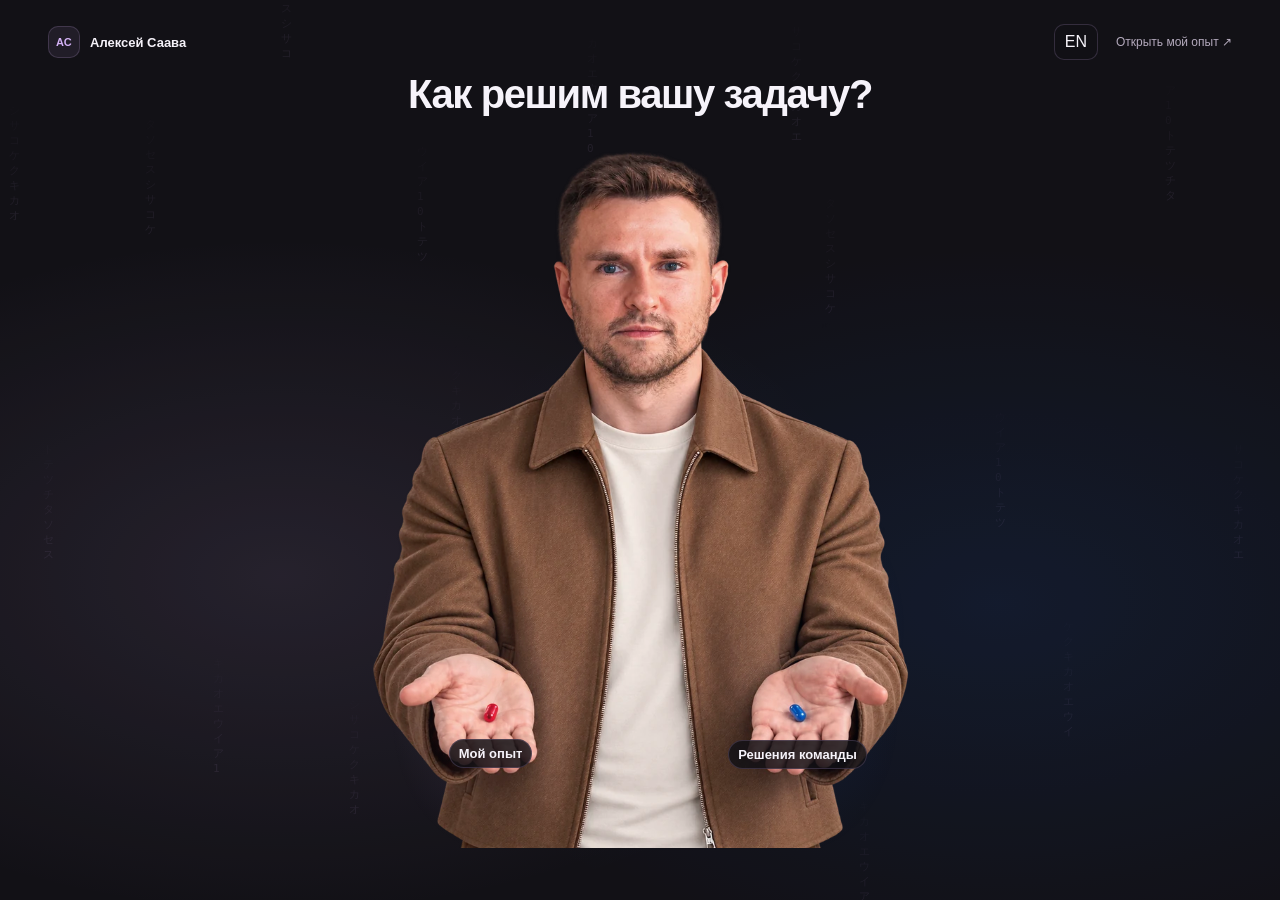
==== commit 9ce64199: "Add SEO partner Pavel Tsarenok with sourced project results" ====
--- a/index.html
+++ b/index.html
@@ -17,7 +17,7 @@
  target.searchParams.set('lang',url.hash==='#en'?'en':'ru');
  location.replace(target.href);
 })();
-</script><link rel="stylesheet" href="cv-assets/styles.d733acbd2bcd.css"></head><body>
+</script><link rel="stylesheet" href="cv-assets/styles.316086093f1a.css"></head><body>
 
 
 
@@ -112,7 +112,31 @@
         </article></div>
         <details class="partner-history"><summary>Другие проекты и предпринимательский опыт<span class="partner-history-count">4</span></summary><div class="partner-history-grid"><article class="partner-history-item"><h4>Fox Style / Fox House</h4><span class="partner-status">Бизнес продан</span><p>Бренд рюкзаков: производство, розница и онлайн-продажи.</p></article><article class="partner-history-item"><h4>Android-игры</h4><span class="partner-status">Выпущены, затем закрыты</span><p>Две игры: механики, интерфейсы и выпуск в Google Play.</p></article><article class="partner-history-item"><h4>VOLTUM</h4><span class="partner-status">Реализация остановлена</span><p>Концепция игрового Telegram Mini App и координация разработки.</p></article><article class="partner-history-item"><h4>Web3 / Crypto</h4><span class="partner-status">Работа завершена</span><p>Продвижение, продуктовые и технические задачи криптопроектов.</p></article></div></details>
         <div class="partner-links"><a href="https://pavelk.vibeus.app/ru/" target="_blank" rel="noopener noreferrer">Профиль и проекты Павла <span aria-hidden="true">↗</span></a><a href="https://t.me/mr_PavelK" target="_blank" rel="noopener noreferrer">Telegram Павла: @mr_PavelK <span aria-hidden="true">↗</span></a></div>
-      </article></div></details></section><section class="confidentiality"><h2>Конфиденциальность</h2><p>Работаю по NDA. Факт сотрудничества, материалы проекта, доступы и внутреннюю информацию сохраняю в тайне. Обязательства по конфиденциальности распространяются и на привлечённых специалистов. Публикую кейс или упоминаю заказчика только с его письменного согласия.</p></section></div><div id="ru-team-cv" class="team-presentation" data-presentation="team" hidden>
+      </article></div></details></section><section class="section partner-section seo-partner" id="ru-seo-partner" aria-labelledby="ru-seo-partner-title"><details class="mobile-fold" data-mobile-fold="seo-partner"><summary><span><strong>SEO и органический трафик</strong><small>Павел Царенок · стратегия, внедрение и кейсы</small></span><span class="fold-chevron" aria-hidden="true"></span></summary><div class="mobile-fold-body">
+<h2 id="ru-seo-partner-title">Партнёр по SEO-продвижению</h2><p class="partner-intro">Если сайту нужен органический трафик, SEO-аудит или выход на новые рынки, работаю с Павлом Царенком. Связываю задачи продвижения с доработками сайта и остаюсь вашим контактом по проекту.</p>
+<article class="partner-card" aria-labelledby="ru-seo-partner-name"><div class="partner-heading"><span class="partner-mark" aria-hidden="true">ПЦ</span><div><span class="partner-eyebrow">SEO и контент</span><h3 id="ru-seo-partner-name">Павел Царенок</h3><p class="partner-role">SEO-специалист · управление поисковым продвижением</p></div></div>
+<p class="partner-experience">Более 10 лет в контенте и поисковом продвижении. Собирает семантику, проектирует структуру сайта, проводит технические аудиты, выстраивает контент и ссылочное продвижение. Планирует внедрение и координирует разработку, дизайн и авторов.</p><ul class="partner-capabilities" aria-label="SEO и органический трафик"><li>Семантика и структура</li><li>Техническое SEO</li><li>Контент и ссылки</li><li>Международное SEO</li></ul>
+<p class="seo-tools"><strong>Инструменты:</strong> Google Search Console, Google Analytics, Яндекс.Метрика, Ahrefs, Screaming Frog, Topvisor.</p>
+<h4 class="partner-projects-label">Избранные SEO-проекты</h4><div class="partner-projects"><article class="partner-project seo-project">
+<span class="partner-category">Услуги · локальное SEO</span><span class="partner-status">Промежуточные итоги · 3 месяца участия</span>
+<h4 class="partner-project-title"><a href="https://neirum.by/" target="_blank" rel="noopener noreferrer">Нейрум<span aria-hidden="true"> ↗</span></a></h4><p class="partner-project-description">Центр дневного пребывания в Минске: поиск услуг и заметность бренда.</p>
+<div class="partner-project-role"><h5>Роль в проекте</h5><p>SEO-сопровождение сайта и анализ поиска: коммерческие страницы, трафик и заметность центра.</p></div>
+<div class="seo-project-result"><h5>Результат</h5><p>35 кликов и 853 показа по 7 страницам услуг в предоставленном срезе GSC. Центр присутствует в ИИ-ответах Google.</p></div></article><article class="partner-project seo-project">
+<span class="partner-category">SaaS · международное SEO</span><span class="partner-status">Ноябрь 2024 — январь 2026</span>
+<h4 class="partner-project-title"><a href="https://proxywing.com/" target="_blank" rel="noopener noreferrer">Proxywing<span aria-hidden="true"> ↗</span></a></h4><p class="partner-project-description">Мультирегиональный сервис прокси: развитие органического поиска.</p>
+<div class="partner-project-role"><h5>Роль в проекте</h5><p>SEO-стратегия, месячные спринты, управление разработкой и контентом, анализ и корректировка планов.</p></div>
+<div class="seo-project-result"><h5>Результат</h5><p>По данным резюме: рост органического трафика с 250 до 12,5–15 тыс. пользователей за указанный период.</p></div></article><article class="partner-project seo-project">
+<span class="partner-category">Международный проект</span><span class="partner-status">Участие · декабрь 2021 — июнь 2023</span>
+<h4 class="partner-project-title">Autocanarias</h4><p class="partner-project-description">Запуск сайта с нуля и развитие на международном рынке.</p>
+<div class="partner-project-role"><h5>Роль в проекте</h5><p>Семантика, структура, метатеги, координация дизайна и разработки, стратегия развития.</p></div>
+<div class="seo-project-result"><h5>Результат</h5><p>По данным резюме: рост с нуля до примерно 400 уникальных посетителей в день.</p></div></article><article class="partner-project seo-project">
+<span class="partner-category">Образование · региональное SEO</span><span class="partner-status">Запуск с нуля · несколько городов РФ</span>
+<h4 class="partner-project-title">АСО ЦДО</h4><p class="partner-project-description">Переподготовка и повышение квалификации: сайт образовательных услуг.</p>
+<div class="partner-project-role"><h5>Роль в проекте</h5><p>Семантика, задания авторам и разработчикам, управление контентом и ссылочным продвижением.</p></div>
+<div class="seo-project-result"><h5>Результат</h5><p>В резюме описан запуск сайта с региональной структурой под несколько городов РФ.</p></div></article></div>
+<details class="seo-evidence"><summary><span>Нейрум: отчёт и примеры выдачи<small>3 скриншота</small></span></summary><div class="seo-evidence-body"><p class="seo-evidence-intro">Промежуточные материалы после трёх месяцев участия Павла. Скриншоты показывают клики по страницам услуг и присутствие центра в ИИ-ответах Google.</p><p class="seo-evidence-limit">35 кликов и 853 показа — сумма строк на скриншоте. Период отчёта на нём не указан; сравнения с началом работ нет. Данных о росте заявок пока нет.</p><div class="seo-evidence-grid"><figure class="seo-evidence-figure"><a href="cv-assets/seo-pavel/neirum-search-console.webp" target="_blank" rel="noopener noreferrer" aria-label="Открыть скриншот: Коммерческие страницы в Google"><img src="cv-assets/seo-pavel/neirum-search-console.webp" alt="Срез Search Console: 7 страниц услуг, 35 кликов и 853 показа." width="1280" height="319" loading="lazy" decoding="async"></a><figcaption><strong>Коммерческие страницы в Google</strong><p>Срез Search Console: 7 страниц услуг, 35 кликов и 853 показа.</p><a href="cv-assets/seo-pavel/neirum-search-console.webp" target="_blank" rel="noopener noreferrer">Открыть скриншот<span aria-hidden="true"> ↗</span></a></figcaption></figure><figure class="seo-evidence-figure"><a href="cv-assets/seo-pavel/neirum-ai-services.webp" target="_blank" rel="noopener noreferrer" aria-label="Открыть скриншот: Дневное пребывание в Минске"><img src="cv-assets/seo-pavel/neirum-ai-services.webp" alt="Центр указан в ИИ-ответе Google и среди источников по запросу о дневном пребывании." width="1280" height="631" loading="lazy" decoding="async"></a><figcaption><strong>Дневное пребывание в Минске</strong><p>Центр указан в ИИ-ответе Google и среди источников по запросу о дневном пребывании.</p><a href="cv-assets/seo-pavel/neirum-ai-services.webp" target="_blank" rel="noopener noreferrer">Открыть скриншот<span aria-hidden="true"> ↗</span></a></figcaption></figure><figure class="seo-evidence-figure"><a href="cv-assets/seo-pavel/neirum-ai-brand.webp" target="_blank" rel="noopener noreferrer" aria-label="Открыть скриншот: Брендовый запрос «Нейрум»"><img src="cv-assets/seo-pavel/neirum-ai-brand.webp" alt="Центр присутствует в ИИ-ответе Google и карточках источников." width="808" height="822" loading="lazy" decoding="async"></a><figcaption><strong>Брендовый запрос «Нейрум»</strong><p>Центр присутствует в ИИ-ответе Google и карточках источников.</p><a href="cv-assets/seo-pavel/neirum-ai-brand.webp" target="_blank" rel="noopener noreferrer">Открыть скриншот<span aria-hidden="true"> ↗</span></a></figcaption></figure></div></div></details>
+<details class="partner-history"><summary>Другие SEO-проекты<span class="partner-history-count">2</span></summary><div class="partner-history-grid"><article class="partner-history-item"><h4>CheckROI.ru</h4><span class="partner-status">Контентный проект · 2021</span><p>Управление редакцией, семантика и темы публикаций, контроль качества и масштабирование контента.</p></article><article class="partner-history-item"><h4>На связи</h4><span class="partner-status">Интернет-магазин · 2023</span><p>Сбор семантики, оптимизация страниц и техническое SEO.</p></article></div></details>
+<div class="partner-links"><a href="https://docs.google.com/document/d/1G7mIYv0cqD0S9IMJel4VaTjUA2CUycOP1CPSRfxE8ho/edit?tab=t.0" target="_blank" rel="noopener noreferrer">Резюме Павла Царенка <span aria-hidden="true">↗</span></a><a href="https://www.linkedin.com/in/pavel-tsarenok-a497a2272/" target="_blank" rel="noopener noreferrer">LinkedIn Павла Царенка <span aria-hidden="true">↗</span></a><a href="https://t.me/Pawel_Tsaranok" target="_blank" rel="noopener noreferrer">Telegram: @Pawel_Tsaranok <span aria-hidden="true">↗</span></a></div></article></div></details></section><section class="confidentiality"><h2>Конфиденциальность</h2><p>Работаю по NDA. Факт сотрудничества, материалы проекта, доступы и внутреннюю информацию сохраняю в тайне. Обязательства по конфиденциальности распространяются и на привлечённых специалистов. Публикую кейс или упоминаю заказчика только с его письменного согласия.</p></section></div><div id="ru-team-cv" class="team-presentation" data-presentation="team" hidden>
  <section class="team-hero" aria-labelledby="ru-team-title"><div class="team-hero-layout"><div><p class="eyebrow">Stacklevel · решения команды</p><h1 id="ru-team-title" tabindex="-1">Сайты, CRM и ИИ<br>для задач бизнеса.</h1><p class="team-lead">Разрабатываем сайты, цифровые продукты и ИИ-системы под задачи бизнеса. Разбираем требования и подбираем команду по нужным компетенциям — от проектирования до внедрения и поддержки.</p><p class="team-hero-note">Начните с задачи. Посмотрите подход и примеры. Согласуем состав команды, объём работ и критерии результата.</p><div class="hero-actions"><div class="team-contact-actions"><a class="contact-button" href="https://stacklevel.group/ru/contact" target="_blank" rel="noopener noreferrer">Написать в Stacklevel <span aria-hidden="true">↗</span></a><a class="secondary-button" href="https://t.me/top1_finance" target="_blank" rel="noopener noreferrer">Продолжить с Алексеем в Telegram <span aria-hidden="true">↗</span></a></div><a class="secondary-button" href="#ru-team-catalogue">Выбрать решение <span aria-hidden="true">↓</span></a></div></div><aside class="team-contact-note"><details class="mobile-fold" data-mobile-fold="intro"><summary><span><strong>Как собираем команду</strong><small>Компетенции под требования проекта</small></span><span class="fold-chevron" aria-hidden="true"></span></summary><div class="mobile-fold-body"><span class="note-label">Работа с заказчиком</span><h2>Команда под масштаб проекта</h2><p>Состав команды зависит от задачи, архитектуры и этапа проекта. Заранее согласуем роли, ответственность, порядок взаимодействия и приёмки.</p><a href="#ru-team-members">Команда под вашу задачу <span aria-hidden="true">↓</span></a></div></details></aside></div><ul class="team-range"><li>Сайты и каталоги</li><li>CRM и продажи</li><li>ИИ и автоматизация</li><li>Цифровые продукты</li></ul><nav class="mobile-shortcuts" aria-label="Быстрый выбор"><a href="#ru-team-catalogue">Выбрать решение<span aria-hidden="true">↗</span></a><a href="#ru-ai-audit">ИИ на сайте<span aria-hidden="true">↗</span></a><a href="#ru-team-process">Как внедряем<span aria-hidden="true">↗</span></a></nav></section>
  <section class="team-section" id="ru-team-catalogue" aria-labelledby="ru-catalogue-title"><details class="mobile-fold" data-mobile-fold="team-catalogue"><summary><span><strong>Подобрать решение</strong><small>Сайты, заявки, процессы, продукты и ИИ</small></span><span class="fold-chevron" aria-hidden="true"></span></summary><div class="mobile-fold-body"><div class="team-section-head has-reading-illustration"><div class="section-head-copy"><p class="eyebrow">Решения команды</p><h2 id="ru-catalogue-title">Что нужно улучшить в вашей компании?</h2><p>Начните с задачи. В каждой карточке — подход к решению и следующий шаг.</p></div><figure class="cv-illustration" data-reading-illustration="delivery" role="img" aria-label="Этапы разработки: задача, проектирование, код, запуск"><svg viewBox="0 0 306 174" width="306" height="174" aria-hidden="true" focusable="false" fill="none" stroke="currentColor" stroke-width="1.5" stroke-linecap="round" stroke-linejoin="round"><path d="M50 70h44M141 70h42M228 70h30" opacity=".45"/>
  <rect class="illustration-surface" x="14" y="42" width="45" height="58" rx="7"/><path d="M26 57h22M26 69h15M26 81h19" opacity=".55"/>
@@ -212,7 +236,31 @@
         </article></div>
         <details class="partner-history"><summary>Further projects and business experience<span class="partner-history-count">4</span></summary><div class="partner-history-grid"><article class="partner-history-item"><h4>Fox Style / Fox House</h4><span class="partner-status">Business sold</span><p>Backpack brand: production, retail and online sales.</p></article><article class="partner-history-item"><h4>Android games</h4><span class="partner-status">Released, then closed</span><p>Two games: mechanics, interfaces and Google Play releases.</p></article><article class="partner-history-item"><h4>VOLTUM</h4><span class="partner-status">Implementation stopped</span><p>Gaming Telegram Mini App concept and development coordination.</p></article><article class="partner-history-item"><h4>Web3 / Crypto</h4><span class="partner-status">Work completed</span><p>Marketing, product and technical work for crypto projects.</p></article></div></details>
         <div class="partner-links"><a href="https://pavelk.vibeus.app/en/" target="_blank" rel="noopener noreferrer">Pavel’s profile and projects <span aria-hidden="true">↗</span></a><a href="https://t.me/mr_PavelK" target="_blank" rel="noopener noreferrer">Pavel on Telegram: @mr_PavelK <span aria-hidden="true">↗</span></a></div>
-      </article></div></details></section><section class="confidentiality"><h2>Confidentiality</h2><p>I work under NDA. I keep the engagement itself, project materials, access details and internal information confidential. The confidentiality obligations also apply to specialists involved in the project. I publish a case study or name a client only with the client’s written consent.</p></section></div><div id="en-team-cv" class="team-presentation" data-presentation="team" hidden>
+      </article></div></details></section><section class="section partner-section seo-partner" id="en-seo-partner" aria-labelledby="en-seo-partner-title"><details class="mobile-fold" data-mobile-fold="seo-partner"><summary><span><strong>SEO and organic traffic</strong><small>Pavel Tsarenok · strategy, implementation and cases</small></span><span class="fold-chevron" aria-hidden="true"></span></summary><div class="mobile-fold-body">
+<h2 id="en-seo-partner-title">SEO and organic search partner</h2><p class="partner-intro">For organic traffic, SEO audits and expansion into new markets, I work with Pavel Tsarenok. I connect search priorities with website improvements and remain your project contact.</p>
+<article class="partner-card" aria-labelledby="en-seo-partner-name"><div class="partner-heading"><span class="partner-mark" aria-hidden="true">PT</span><div><span class="partner-eyebrow">SEO and content</span><h3 id="en-seo-partner-name">Pavel Tsarenok</h3><p class="partner-role">SEO specialist · search project management</p></div></div>
+<p class="partner-experience">Over 10 years in content and organic search. Builds keyword strategies and site structures, conducts technical audits, and plans content and link building. Coordinates implementation across development, design and editorial teams.</p><ul class="partner-capabilities" aria-label="SEO and organic traffic"><li>Keywords and structure</li><li>Technical SEO</li><li>Content and links</li><li>International SEO</li></ul>
+<p class="seo-tools"><strong>Tools:</strong> Google Search Console, Google Analytics, Yandex Metrica, Ahrefs, Screaming Frog, Topvisor.</p>
+<h4 class="partner-projects-label">Selected SEO projects</h4><div class="partner-projects"><article class="partner-project seo-project">
+<span class="partner-category">Services · local SEO</span><span class="partner-status">Interim results · 3 months of involvement</span>
+<h4 class="partner-project-title"><a href="https://neirum.by/" target="_blank" rel="noopener noreferrer">Neirum<span aria-hidden="true"> ↗</span></a></h4><p class="partner-project-description">A day care centre in Minsk: service discovery and brand visibility.</p>
+<div class="partner-project-role"><h5>Project role</h5><p>SEO support and search analysis: commercial pages, traffic and visibility of the centre.</p></div>
+<div class="seo-project-result"><h5>Result</h5><p>35 clicks and 853 impressions across 7 service pages in the supplied GSC snapshot. The centre appears in Google AI answers.</p></div></article><article class="partner-project seo-project">
+<span class="partner-category">SaaS · international SEO</span><span class="partner-status">November 2024 — January 2026</span>
+<h4 class="partner-project-title"><a href="https://proxywing.com/" target="_blank" rel="noopener noreferrer">Proxywing<span aria-hidden="true"> ↗</span></a></h4><p class="partner-project-description">A multi-region proxy service: growing organic search traffic.</p>
+<div class="partner-project-role"><h5>Project role</h5><p>SEO strategy, monthly sprints, development and content management, analysis and plan adjustments.</p></div>
+<div class="seo-project-result"><h5>Result</h5><p>According to the résumé: organic traffic grew from 250 to 12.5–15 thousand users over the stated period.</p></div></article><article class="partner-project seo-project">
+<span class="partner-category">International project</span><span class="partner-status">Involvement · December 2021 — June 2023</span>
+<h4 class="partner-project-title">Autocanarias</h4><p class="partner-project-description">A website built from scratch for an international market.</p>
+<div class="partner-project-role"><h5>Project role</h5><p>Keywords, site structure, metadata, design and development coordination, and growth strategy.</p></div>
+<div class="seo-project-result"><h5>Result</h5><p>According to the résumé: growth from zero to approximately 400 unique visitors per day.</p></div></article><article class="partner-project seo-project">
+<span class="partner-category">Education · regional SEO</span><span class="partner-status">Built from scratch · multiple Russian cities</span>
+<h4 class="partner-project-title">ASO CDO</h4><p class="partner-project-description">A website for professional retraining and continuing education.</p>
+<div class="partner-project-role"><h5>Project role</h5><p>Keyword research, writer and developer briefs, content management and link building.</p></div>
+<div class="seo-project-result"><h5>Result</h5><p>The résumé describes launching a website with a regional structure for multiple Russian cities.</p></div></article></div>
+<details class="seo-evidence"><summary><span>Neirum: report and search examples<small>3 screenshots</small></span></summary><div class="seo-evidence-body"><p class="seo-evidence-intro">Interim materials after three months of Pavel’s involvement. The screenshots show clicks on service pages and the centre’s presence in Google AI answers.</p><p class="seo-evidence-limit">35 clicks and 853 impressions are the sum of the screenshot rows. The report period is not shown and there is no baseline comparison. Growth in enquiries has not yet been reported.</p><div class="seo-evidence-grid"><figure class="seo-evidence-figure"><a href="cv-assets/seo-pavel/neirum-search-console.webp" target="_blank" rel="noopener noreferrer" aria-label="Open screenshot: Commercial pages in Google"><img src="cv-assets/seo-pavel/neirum-search-console.webp" alt="Search Console snapshot: 7 service pages, 35 clicks and 853 impressions." width="1280" height="319" loading="lazy" decoding="async"></a><figcaption><strong>Commercial pages in Google</strong><p>Search Console snapshot: 7 service pages, 35 clicks and 853 impressions.</p><a href="cv-assets/seo-pavel/neirum-search-console.webp" target="_blank" rel="noopener noreferrer">Open screenshot<span aria-hidden="true"> ↗</span></a></figcaption></figure><figure class="seo-evidence-figure"><a href="cv-assets/seo-pavel/neirum-ai-services.webp" target="_blank" rel="noopener noreferrer" aria-label="Open screenshot: Day care in Minsk"><img src="cv-assets/seo-pavel/neirum-ai-services.webp" alt="The centre is mentioned in a Google AI answer and listed as a source for a day care query." width="1280" height="631" loading="lazy" decoding="async"></a><figcaption><strong>Day care in Minsk</strong><p>The centre is mentioned in a Google AI answer and listed as a source for a day care query.</p><a href="cv-assets/seo-pavel/neirum-ai-services.webp" target="_blank" rel="noopener noreferrer">Open screenshot<span aria-hidden="true"> ↗</span></a></figcaption></figure><figure class="seo-evidence-figure"><a href="cv-assets/seo-pavel/neirum-ai-brand.webp" target="_blank" rel="noopener noreferrer" aria-label="Open screenshot: The brand query “Neirum”"><img src="cv-assets/seo-pavel/neirum-ai-brand.webp" alt="The centre appears in a Google AI answer and its source cards." width="808" height="822" loading="lazy" decoding="async"></a><figcaption><strong>The brand query “Neirum”</strong><p>The centre appears in a Google AI answer and its source cards.</p><a href="cv-assets/seo-pavel/neirum-ai-brand.webp" target="_blank" rel="noopener noreferrer">Open screenshot<span aria-hidden="true"> ↗</span></a></figcaption></figure></div></div></details>
+<details class="partner-history"><summary>Further SEO projects<span class="partner-history-count">2</span></summary><div class="partner-history-grid"><article class="partner-history-item"><h4>CheckROI.ru</h4><span class="partner-status">Content website · 2021</span><p>Editorial management, keyword and topic selection, quality checks and content scaling.</p></article><article class="partner-history-item"><h4>Na svyazi</h4><span class="partner-status">Online store · 2023</span><p>Keyword research, on-page optimisation and technical SEO.</p></article></div></details>
+<div class="partner-links"><a href="https://docs.google.com/document/d/1G7mIYv0cqD0S9IMJel4VaTjUA2CUycOP1CPSRfxE8ho/edit?tab=t.0" target="_blank" rel="noopener noreferrer">Pavel Tsarenok’s résumé <span aria-hidden="true">↗</span></a><a href="https://www.linkedin.com/in/pavel-tsarenok-a497a2272/" target="_blank" rel="noopener noreferrer">Pavel Tsarenok on LinkedIn <span aria-hidden="true">↗</span></a><a href="https://t.me/Pawel_Tsaranok" target="_blank" rel="noopener noreferrer">Telegram: @Pawel_Tsaranok <span aria-hidden="true">↗</span></a></div></article></div></details></section><section class="confidentiality"><h2>Confidentiality</h2><p>I work under NDA. I keep the engagement itself, project materials, access details and internal information confidential. The confidentiality obligations also apply to specialists involved in the project. I publish a case study or name a client only with the client’s written consent.</p></section></div><div id="en-team-cv" class="team-presentation" data-presentation="team" hidden>
  <section class="team-hero" aria-labelledby="en-team-title"><div class="team-hero-layout"><div><p class="eyebrow">Stacklevel · team solutions</p><h1 id="en-team-title" tabindex="-1">Websites, CRM and AI<br>for business needs.</h1><p class="team-lead">We build websites, digital products and AI systems for business needs. We review requirements and assemble the right expertise for the project, from design to implementation and support.</p><p class="team-hero-note">Start with your needs. Explore our approach and examples. Agree on the team, scope and acceptance criteria.</p><div class="hero-actions"><div class="team-contact-actions"><a class="contact-button" href="https://stacklevel.group/ru/contact" target="_blank" rel="noopener noreferrer">Contact Stacklevel <span aria-hidden="true">↗</span></a><a class="secondary-button" href="https://t.me/top1_finance" target="_blank" rel="noopener noreferrer">Continue with Alexey on Telegram <span aria-hidden="true">↗</span></a></div><a class="secondary-button" href="#en-team-catalogue">Find a solution <span aria-hidden="true">↓</span></a></div></div><aside class="team-contact-note"><details class="mobile-fold" data-mobile-fold="intro"><summary><span><strong>How we build your team</strong><small>Expertise for project requirements</small></span><span class="fold-chevron" aria-hidden="true"></span></summary><div class="mobile-fold-body"><span class="note-label">Client delivery</span><h2>A team that fits your project</h2><p>Team composition follows the needs, architecture and stage of the project. We agree on roles, responsibilities, communication and acceptance in advance.</p><a href="#en-team-members">The expertise your project needs <span aria-hidden="true">↓</span></a></div></details></aside></div><ul class="team-range"><li>Websites &amp; catalogues</li><li>CRM &amp; sales</li><li>AI &amp; automation</li><li>Digital products</li></ul><nav class="mobile-shortcuts" aria-label="Quick selection"><a href="#en-team-catalogue">Find a solution<span aria-hidden="true">↗</span></a><a href="#en-ai-audit">Website AI<span aria-hidden="true">↗</span></a><a href="#en-team-process">Delivery<span aria-hidden="true">↗</span></a></nav></section>
  <section class="team-section" id="en-team-catalogue" aria-labelledby="en-catalogue-title"><details class="mobile-fold" data-mobile-fold="team-catalogue"><summary><span><strong>Find a solution</strong><small>Websites, leads, processes, products and AI</small></span><span class="fold-chevron" aria-hidden="true"></span></summary><div class="mobile-fold-body"><div class="team-section-head has-reading-illustration"><div class="section-head-copy"><p class="eyebrow">Team solutions</p><h2 id="en-catalogue-title">What needs to work better in your company?</h2><p>Start with the problem. Each card explains the approach and the next step.</p></div><figure class="cv-illustration" data-reading-illustration="delivery" role="img" aria-label="Development stages: requirements, design, code and launch"><svg viewBox="0 0 306 174" width="306" height="174" aria-hidden="true" focusable="false" fill="none" stroke="currentColor" stroke-width="1.5" stroke-linecap="round" stroke-linejoin="round"><path d="M50 70h44M141 70h42M228 70h30" opacity=".45"/>
  <rect class="illustration-surface" x="14" y="42" width="45" height="58" rx="7"/><path d="M26 57h22M26 69h15M26 81h19" opacity=".55"/>
@@ -246,4 +294,4 @@
  <section class="team-section" id="en-team-members" aria-labelledby="en-members-title"><details class="mobile-fold" data-mobile-fold="team-members"><summary><span><strong>Your project team</strong><small>Expertise selected for your requirements</small></span><span class="fold-chevron" aria-hidden="true"></span></summary><div class="mobile-fold-body"><div class="team-section-head"><h2 id="en-members-title">The expertise your project needs</h2><p>We select expertise to match project requirements and bring in the specialists needed at each stage. Team composition and responsibilities are agreed before work begins.</p></div><div class="team-members"><article class="team-member"><h3>Business analysis and delivery</h3><p>Clarify requirements, priorities and constraints. Agree on scope, milestones and acceptance criteria, and coordinate client communication.</p></article><article class="team-member"><h3>Product and UX/UI</h3><p>Design user journeys, structure and interfaces. Connect design decisions to user needs and business requirements.</p></article><article class="team-member"><h3>Architecture and development</h3><p>Define the technical approach. Build interfaces, backend services, web and mobile applications to project requirements.</p></article><article class="team-member"><h3>Integrations and data</h3><p>Connect the product to CRM and business systems. Define data exchange, access permissions and error handling.</p></article><article class="team-member"><h3>AI and automation</h3><p>Select AI use cases, prepare knowledge and integrations. Assess answer quality, costs and human handoff.</p></article><article class="team-member"><h3>Testing and launch</h3><p>Test workflows and integrations against agreed criteria. Prepare deployment, documentation and the support handover.</p></article></div></div></details></section>
  <section class="team-section" id="en-team-process" aria-labelledby="en-process-title"><details class="mobile-fold" data-mobile-fold="team-process"><summary><span><strong>Delivery process</strong><small>From requirements to validation and support</small></span><span class="fold-chevron" aria-hidden="true"></span></summary><div class="mobile-fold-body"><div class="team-section-head"><h2 id="en-process-title">How we reach a working solution</h2></div><ol class="team-steps"><li><h3>Understand the need</h3><p>Review the website or process, materials and constraints. Define what needs to change for customers and the business.</p></li><li><h3>Choose the solution</h3><p>Agree on the approach, scope, participants, timing, budget and acceptance criteria.</p></li><li><h3>Implement and check</h3><p>Develop the solution and test workflows and integrations. For AI, start with a pilot to evaluate answers, data and human handoff.</p></li><li><h3>Handover and develop</h3><p>Deliver the result and operating guidance. Agree on further changes and support by task.</p></li></ol></div></details></section>
  <section class="team-final"><div><h2>Have a problem without a clear solution yet?</h2><p>Describe your website or process, what gets in the way and the result you need. We will review the context and propose an approach and team that fit.</p></div><div class="team-contact-actions"><a class="contact-button" href="https://stacklevel.group/ru/contact" target="_blank" rel="noopener noreferrer">Contact Stacklevel <span aria-hidden="true">↗</span></a><a class="secondary-button" href="https://t.me/top1_finance" target="_blank" rel="noopener noreferrer">Continue with Alexey on Telegram <span aria-hidden="true">↗</span></a></div></section>
- </div></main><template data-case-template="en-case-1"><main class="view detail" id="en-case-1" lang="en" hidden tabindex="-1"><nav class="breadcrumbs" aria-label="Breadcrumb"><ol><li><a href="#en">Home</a></li><li><a href="#en-results">Portfolio</a></li><li><span aria-current="page">Product information and documents</span></li></ol></nav><div class="eyebrow">Leasing · content and CMS</div><h1 tabindex="-1">Product information and documents</h1><p class="case-summary">Structured product materials, a version-approval workflow and publishing templates.</p><section class="detail-block" data-case-detail="expanded"><h2>Context and objectives</h2><p>On a leasing company’s website, product pages, policies, rates and documents need to stay consistent. The task covered both publishing content and defining how it should be updated: which version to publish, who approves it and how to handle outdated materials.</p></section><section class="detail-block" data-case-detail="expanded"><h2>My role</h2><p>I combined marketing work, website administration and change coordination. I organized the management of content and document versions, along with requirements for navigation and callback request forms.</p></section><figure class="case-explainer case-explainer--flow" data-explanation="1" aria-labelledby="en-case-1-explanation"><figcaption><h2 id="en-case-1-explanation">How content updates were organised</h2></figcaption><ol class="case-sequence"><li><span class="case-step-number" aria-hidden="true">01</span><div><h3>Prepare</h3><p>Rules, pricing and service descriptions follow a shared publishing template.</p></div></li><li><span class="case-step-number" aria-hidden="true">02</span><div><h3>Approve</h3><p>The approved version is selected for publication.</p></div></li><li><span class="case-step-number" aria-hidden="true">03</span><div><h3>Update the website</h3><p>Current content is placed in the relevant section; outdated material is unpublished.</p></div></li></ol></figure><section class="detail-block" data-case-detail="expanded"><h2>Key stages</h2><ul><li>Inventory of policies, rates and service descriptions used on the website</li><li>Introduction of version approvals and a process for removing outdated publications</li><li>Preparation of templates for publishing product information</li><li>Updates to navigation and callback request forms as part of the website work</li></ul></section><section class="detail-block" data-case-detail="expanded"><h2>Acceptance criteria</h2><p>Content must match the approved version, follow a clear publishing template and be accessible through the appropriate website section. Outdated information must be unpublished. Changes to navigation and inquiry forms are to be checked against the relevant user journey.</p></section><section class="detail-block outcome-block" data-case-detail="expanded"><h2>Outcome</h2><p>A structured set of product materials, a version approval process, publishing templates and updated website elements. These provide a basis for maintaining information under a consistent set of rules.</p></section><section class="detail-block"><h2>Related cases</h2><div class="related"><a href="#en-case-2">Leasing calculator</a><a href="#en-case-6">CRM: from deal to delivery</a></div></section><nav class="case-nav" aria-label="Project navigation"><a class="case-nav-link previous" data-case-previous="" aria-disabled="true" tabindex="-1"><span>← Previous</span><strong>—</strong></a><a class="case-nav-link next" data-case-next="" aria-disabled="true" tabindex="-1"><span>Next →</span><strong>—</strong></a></nav><a class="back-list" href="#en-results">← Back to portfolio</a></main></template><template data-case-template="en-case-2"><main class="view detail" id="en-case-2" lang="en" hidden tabindex="-1"><nav class="breadcrumbs" aria-label="Breadcrumb"><ol><li><a href="#en">Home</a></li><li><a href="#en-results">Portfolio</a></li><li><span aria-current="page">Leasing calculator</span></li></ol></nav><div class="eyebrow">Product · requirements and coordination</div><h1 tabindex="-1">Leasing calculator</h1><p class="case-summary">Agreed calculation scenarios, parameters and requirements for data handoff to a manager.</p><section class="detail-block" data-case-detail="expanded"><h2>Context and objectives</h2><p>The leasing calculator needed to accommodate different customer types and use agreed financial parameters. The task required a clear description of the calculation, its limitations and the handover of selected parameters to a manager, so each inquiry would retain the context of the customer’s chosen scenario.</p></section><section class="detail-block" data-case-detail="expanded"><h2>My role and approach</h2><p>I worked through customer scenarios and agreed the parameters with the finance team. I coordinated interface development and calculation checks, with additional work on explanations, limitations and data handover requirements.</p></section><figure class="case-explainer case-explainer--handoff" data-explanation="2" aria-labelledby="en-case-2-explanation"><figcaption><h2 id="en-case-2-explanation">Connecting the calculation to the enquiry</h2></figcaption><ol class="case-sequence"><li><span class="case-step-number" aria-hidden="true">01</span><div><h3>Client scenario</h3><p>Client type and the selected calculation parameters.</p></div></li><li><span class="case-step-number" aria-hidden="true">02</span><div><h3>Calculator behaviour</h3><p>Agreed financial parameters, explanations, limitations and errors.</p></div></li><li><span class="case-step-number" aria-hidden="true">03</span><div><h3>Handoff to sales</h3><p>The enquiry includes the parameters of the selected scenario.</p></div></li></ol></figure><section class="detail-block" data-case-detail="expanded"><h2>Key stages</h2><ul><li>Definition of scenarios by customer type and the parameters needed for each</li><li>Agreement of calculation parameters with the finance team</li><li>Specification of limitations, explanatory text and error handling</li><li>Coordination of the interface, calculation checks and parameter handover to a manager</li></ul></section><section class="detail-block" data-case-detail="expanded"><h2>Acceptance criteria</h2><p>Scenarios and parameters must be agreed, and calculations are to be checked against the defined cases. Limitations and errors must be clear to the user. When an inquiry is handed over, the manager must receive the parameters for the selected scenario.</p></section><section class="detail-block outcome-block" data-case-detail="expanded"><h2>Outcome</h2><p>Agreed calculator scenarios and parameters, user-facing explanations and requirements for handing data over to a manager. My contribution brought together product requirements, financial approval and implementation coordination.</p></section><section class="detail-block"><h2>Related cases</h2><div class="related"><a href="#en-case-1">Product information and documents</a><a href="#en-case-7">Marketing reporting</a></div></section><nav class="case-nav" aria-label="Project navigation"><a class="case-nav-link previous" data-case-previous="" aria-disabled="true" tabindex="-1"><span>← Previous</span><strong>—</strong></a><a class="case-nav-link next" data-case-next="" aria-disabled="true" tabindex="-1"><span>Next →</span><strong>—</strong></a></nav><a class="back-list" href="#en-results">← Back to portfolio</a></main></template><template data-case-template="en-case-3"><main class="view detail" id="en-case-3" lang="en" hidden tabindex="-1"><nav class="breadcrumbs" aria-label="Breadcrumb"><ol><li><a href="#en">Home</a></li><li><a href="#en-results">Portfolio</a></li><li><span aria-current="page">B2B ordering in a large catalog</span></li></ol></nav><div class="eyebrow">Ecommerce · B2B</div><h1 tabindex="-1">B2B ordering in a large catalog</h1><p class="case-summary">B2B ordering requirements, form specifications and supporting sales materials.</p><section class="detail-block" data-case-detail="expanded"><h2>Context and objectives</h2><p>In a large online catalog, a business order includes both product selection and company information. The task was to connect the user journey with the manager’s subsequent work: what data to collect, how to hand over the order and how to qualify the inquiry.</p></section><section class="detail-block" data-case-detail="expanded"><h2>My role</h2><p>I developed requirements for the B2B journey, forms and communications. I agreed the information needed by the sales team and prepared materials for handling business inquiries.</p></section><figure class="case-explainer case-explainer--handoff" data-explanation="3" aria-labelledby="en-case-3-explanation"><figcaption><h2 id="en-case-3-explanation">From product selection to sales processing</h2></figcaption><ol class="case-sequence"><li><span class="case-step-number" aria-hidden="true">01</span><div><h3>Order contents</h3><p>The products selected by the company.</p></div></li><li><span class="case-step-number" aria-hidden="true">02</span><div><h3>Company information</h3><p>The information sales needs to process the enquiry.</p></div></li><li><span class="case-step-number" aria-hidden="true">03</span><div><h3>Sales processing</h3><p>The submitted order, qualification rules and supporting sales materials.</p></div></li></ol></figure><section class="detail-block" data-case-detail="expanded"><h2>Key stages</h2><ul><li>Description of the product selection and company information steps</li><li>Requirements for handing orders over to a manager</li><li>Specifications for forms and messages at each stage of the ordering process</li><li>Inquiry qualification rules and supporting materials for the sales team</li></ul></section><section class="detail-block" data-case-detail="expanded"><h2>Acceptance criteria</h2><p>The journey from product selection to order handover must be documented in full. Fields and messages must be consistent across stages, and managers must understand which information to use when qualifying and processing an inquiry.</p></section><section class="detail-block outcome-block" data-case-detail="expanded"><h2>Outcome</h2><p>A set of requirements for business orders, form and communication specifications, qualification rules and sales support materials. The customer journey and internal order processing are treated as a single workflow.</p></section><section class="detail-block"><h2>Related cases</h2><div class="related"><a href="#en-case-2">Leasing calculator</a><a href="#en-case-6">CRM: from deal to delivery</a></div></section><nav class="case-nav" aria-label="Project navigation"><a class="case-nav-link previous" data-case-previous="" aria-disabled="true" tabindex="-1"><span>← Previous</span><strong>—</strong></a><a class="case-nav-link next" data-case-next="" aria-disabled="true" tabindex="-1"><span>Next →</span><strong>—</strong></a></nav><a class="back-list" href="#en-results">← Back to portfolio</a></main></template><template data-case-template="en-case-4"><main class="view detail" id="en-case-4" lang="en" hidden tabindex="-1"><nav class="breadcrumbs" aria-label="Breadcrumb"><ol><li><a href="#en">Home</a></li><li><a href="#en-results">Portfolio</a></li><li><span aria-current="page">Ecommerce checkout</span></li></ol></nav><div class="eyebrow">Ecommerce · customer journey</div><h1 tabindex="-1">Ecommerce checkout</h1><p class="case-summary">Checkout requirements and checks covering the mobile journey and data handoff.</p><section class="detail-block" data-case-detail="expanded"><h2>Context and objectives</h2><p>Checkout needs to account for both the customer’s actions and the order processing team’s subsequent work. The initial task included reviewing difficulties with fields, guidance, payment and errors, as well as the mobile journey and the handover of orders with contact details.</p></section><section class="detail-block" data-case-detail="expanded"><h2>My role and approach</h2><p>I analyzed issues faced by users and the order processing team and translated them into checkout requirements. I took part in acceptance testing of the mobile journey and checks on data handover between stages.</p></section><figure class="case-explainer case-explainer--checks" data-explanation="4" aria-labelledby="en-case-4-explanation"><figcaption><h2 id="en-case-4-explanation">Key acceptance scenarios</h2></figcaption><dl class="case-facts"><div><dt>Form input error</dt><dd>A clear explanation and preservation of entered data in the specified scenarios.</dd></div><div><dt>Mobile checkout</dt><dd>Checks of fields, hints and payment within the mobile flow.</dd></div><div><dt>Order handoff</dt><dd>Checks that the order and contact information are passed to the operator correctly.</dd></div></dl></figure><section class="detail-block" data-case-detail="expanded"><h2>Key stages</h2><ul><li>Analysis of issues on the customer and order processing sides</li><li>Requirements for fields, guidance, payment and error handling</li><li>Checks of the mobile checkout journey</li><li>Checks of order and contact data handover, and retention of entered information in the defined scenarios</li></ul></section><section class="detail-block" data-case-detail="expanded"><h2>Acceptance criteria</h2><p>Customers must understand which information is required and how to correct an error. The mobile journey must meet the agreed requirements. Orders and contact details must be handed over correctly; errors must not cause the loss of data that the scenario requires to be retained.</p></section><section class="detail-block outcome-block" data-case-detail="expanded"><h2>Outcome</h2><p>Checkout requirements and checks of key scenarios: mobile use, error handling and data handover. The focus was on maintaining a coherent journey from form completion through to order processing.</p></section><section class="detail-block"><h2>Related cases</h2><div class="related"><a href="#en-case-2">Leasing calculator</a><a href="#en-case-6">CRM: from deal to delivery</a></div></section><nav class="case-nav" aria-label="Project navigation"><a class="case-nav-link previous" data-case-previous="" aria-disabled="true" tabindex="-1"><span>← Previous</span><strong>—</strong></a><a class="case-nav-link next" data-case-next="" aria-disabled="true" tabindex="-1"><span>Next →</span><strong>—</strong></a></nav><a class="back-list" href="#en-results">← Back to portfolio</a></main></template><template data-case-template="en-case-5"><main class="view detail" id="en-case-5" lang="en" hidden tabindex="-1"><nav class="breadcrumbs" aria-label="Breadcrumb"><ol><li><a href="#en">Home</a></li><li><a href="#en-results">Portfolio</a></li><li><span aria-current="page">Expert-service text chat</span></li></ol></nav><div class="eyebrow">Service · customer support</div><h1 tabindex="-1">Expert-service text chat</h1><p class="case-summary">Chat workflow specifications, service messages and conversation-handling rules.</p><section class="detail-block" data-case-detail="expanded"><h2>Context and objectives</h2><p>Text chat for an expert service involves several states: a new inquiry, waiting, specialist availability, conversation handover and the end of a conversation. The task was to describe these transitions alongside customer-facing messages and operating rules for the team.</p></section><section class="detail-block" data-case-detail="expanded"><h2>My role</h2><p>I developed conversation scenarios and service requirements. I coordinated queue and conversation handover logic, system messages, and guidelines for operators and support staff.</p></section><figure class="case-explainer case-explainer--states" data-explanation="5" aria-labelledby="en-case-5-explanation"><figcaption><h2 id="en-case-5-explanation">Service states with defined rules</h2></figcaption><ol class="case-sequence"><li><span class="case-step-number" aria-hidden="true">01</span><div><h3>New enquiry</h3><p>Starting the conversation and service messages.</p></div></li><li><span class="case-step-number" aria-hidden="true">02</span><div><h3>Waiting</h3><p>Queue handling, specialist availability and messages to the client.</p></div></li><li><span class="case-step-number" aria-hidden="true">03</span><div><h3>Conversation and transfer</h3><p>Operator actions and transfers between service participants.</p></div></li><li><span class="case-step-number" aria-hidden="true">04</span><div><h3>Completion</h3><p>Rules for ending the conversation and a separate privacy check.</p></div></li></ol></figure><section class="detail-block" data-case-detail="expanded"><h2>Key stages</h2><ul><li>Description of the incoming queue and availability statuses</li><li>Definition of conversation handover between service team members</li><li>Preparation of messages for the start of a conversation and waiting periods</li><li>Guidelines for operators and support staff, and checks of privacy and conversation closure</li></ul></section><section class="detail-block" data-case-detail="expanded"><h2>Acceptance criteria</h2><p>Clear scenarios and messages must be defined for starting, waiting, handing over and ending a conversation. Operators must understand what to do in each state. Privacy and conversation closure are to be checked as separate scenarios.</p></section><section class="detail-block outcome-block" data-case-detail="expanded"><h2>Outcome</h2><p>Documented chat logic, a set of system messages and conversation handling guidelines. Customer and staff scenarios are brought together in a shared service model.</p></section><section class="detail-block"><h2>Related cases</h2><div class="related"><a href="#en-case-2">Leasing calculator</a><a href="#en-case-6">CRM: from deal to delivery</a></div></section><nav class="case-nav" aria-label="Project navigation"><a class="case-nav-link previous" data-case-previous="" aria-disabled="true" tabindex="-1"><span>← Previous</span><strong>—</strong></a><a class="case-nav-link next" data-case-next="" aria-disabled="true" tabindex="-1"><span>Next →</span><strong>—</strong></a></nav><a class="back-list" href="#en-results">← Back to portfolio</a></main></template><template data-case-template="en-case-6"><main class="view detail" id="en-case-6" lang="en" hidden tabindex="-1"><nav class="breadcrumbs" aria-label="Breadcrumb"><ol><li><a href="#en">Home</a></li><li><a href="#en-results">Portfolio</a></li><li><span aria-current="page">CRM: from deal to delivery</span></li></ol></nav><div class="eyebrow">Operations · processes and teams</div><h1 tabindex="-1">CRM: from deal to delivery</h1><p class="case-summary">Deal stages linked to tasks and owners, with operating instructions and a single-team pilot.</p><section class="detail-block" data-case-detail="expanded"><h2>Context and objectives</h2><p>A deal in the CRM needs to reflect the team’s actual work. The task was to define the actions behind each stage, who is responsible for them, which approvals are needed and what counts as completion.</p></section><section class="detail-block" data-case-detail="expanded"><h2>My role and approach</h2><p>I mapped deal stages to tasks and responsibilities. I prepared rules, templates and instructions, then organized a pilot with one team and collected feedback.</p></section><figure class="case-explainer case-explainer--map" data-explanation="6" aria-labelledby="en-case-6-explanation"><figcaption><h2 id="en-case-6-explanation">What was defined for each deal stage</h2></figcaption><dl class="case-facts"><div><dt>Action</dt><dd>What needs to be done and which approvals are required.</dd></div><div><dt>Owner</dt><dd>Who handles the task and is responsible for the next step.</dd></div><div><dt>Completion</dt><dd>The criterion used to consider the stage complete.</dd></div></dl><p class="case-explainer-note">Process validation: a pilot with one team and collection of feedback.</p></figure><section class="detail-block" data-case-detail="expanded"><h2>Key stages</h2><ul><li>Mapping of deal stages, tasks, owners and completion criteria</li><li>Preparation of templates, instructions and approval procedures</li><li>Pilot of the process with one team</li><li>Collection of feedback on how the process worked during the pilot</li></ul></section><section class="detail-block" data-case-detail="expanded"><h2>Acceptance criteria</h2><p>Each stage must have a clear next step, owner and completion criterion. The team must be able to use the agreed templates and instructions. Pilot feedback must be collected and available for further work on the process.</p></section><section class="detail-block outcome-block" data-case-detail="expanded"><h2>Outcome</h2><p>A CRM process model, working instructions and feedback from the team pilot. The process connects deal stages with work activities and participants’ responsibilities.</p></section><section class="detail-block"><h2>Related cases</h2><div class="related"><a href="#en-case-1">Product information and documents</a><a href="#en-case-7">Marketing reporting</a></div></section><nav class="case-nav" aria-label="Project navigation"><a class="case-nav-link previous" data-case-previous="" aria-disabled="true" tabindex="-1"><span>← Previous</span><strong>—</strong></a><a class="case-nav-link next" data-case-next="" aria-disabled="true" tabindex="-1"><span>Next →</span><strong>—</strong></a></nav><a class="back-list" href="#en-results">← Back to portfolio</a></main></template><template data-case-template="en-case-7"><main class="view detail" id="en-case-7" lang="en" hidden tabindex="-1"><nav class="breadcrumbs" aria-label="Breadcrumb"><ol><li><a href="#en">Home</a></li><li><a href="#en-results">Portfolio</a></li><li><span aria-current="page">Marketing reporting</span></li></ol></nav><div class="eyebrow">Marketing · data and management</div><h1 tabindex="-1">Marketing reporting</h1><p class="case-summary">Agreed metric definitions and a management report reconciled with CRM data.</p><section class="detail-block" data-case-detail="expanded"><h2>Context and objectives</h2><p>Management reporting requires a shared understanding of what constitutes an inquiry, a qualified lead and a sale. The task included agreeing these definitions, sources of cost and revenue data, tracking conventions and data validation rules before reconciliation with the CRM.</p></section><section class="detail-block" data-case-detail="expanded"><h2>My role</h2><p>I worked to agree metric definitions and organized work on data sources and validation. I took part in reconciliation with the CRM and preparation of the report’s presentation for management.</p></section><figure class="case-explainer case-explainer--flow" data-explanation="7" aria-labelledby="en-case-7-explanation"><figcaption><h2 id="en-case-7-explanation">What the management report was built on</h2></figcaption><ol class="case-sequence"><li><span class="case-step-number" aria-hidden="true">01</span><div><h3>Definitions</h3><p>Agreed meanings of enquiry, qualified lead and sale.</p></div></li><li><span class="case-step-number" aria-hidden="true">02</span><div><h3>Sources</h3><p>Cost and revenue data, tracking tags including UTM.</p></div></li><li><span class="case-step-number" aria-hidden="true">03</span><div><h3>Validation</h3><p>Data quality checks and reconciliation with CRM.</p></div></li></ol></figure><section class="detail-block" data-case-detail="expanded"><h2>Key stages</h2><ul><li>Definitions of an inquiry, a qualified lead and a sale</li><li>Sources of cost and revenue data</li><li>Tracking conventions, including UTM parameters, and data quality checks</li><li>Reconciliation of metrics with the CRM and presentation of the management report</li></ul></section><section class="detail-block" data-case-detail="expanded"><h2>Acceptance criteria</h2><p>Metrics must have agreed definitions and clearly identified sources. Tracking conventions must be applied consistently, and data must be checked before conclusions are drawn. Reconciliation with the CRM must make it possible to explain which information underpins the report.</p></section><section class="detail-block outcome-block" data-case-detail="expanded"><h2>Outcome</h2><p>An agreed set of definitions and a management report with reconciliation against CRM data. The report connects marketing information with the company’s definitions of inquiries, lead quality and sales.</p></section><section class="detail-block"><h2>Related cases</h2><div class="related"><a href="#en-case-2">Leasing calculator</a><a href="#en-case-6">CRM: from deal to delivery</a></div></section><nav class="case-nav" aria-label="Project navigation"><a class="case-nav-link previous" data-case-previous="" aria-disabled="true" tabindex="-1"><span>← Previous</span><strong>—</strong></a><a class="case-nav-link next" data-case-next="" aria-disabled="true" tabindex="-1"><span>Next →</span><strong>—</strong></a></nav><a class="back-list" href="#en-results">← Back to portfolio</a></main></template><template data-case-template="en-case-8"><main class="view detail" id="en-case-8" lang="en" hidden tabindex="-1"><nav class="breadcrumbs" aria-label="Breadcrumb"><ol><li><a href="#en">Home</a></li><li><a href="#en-results">Portfolio</a></li><li><span aria-current="page">Corporate website on MODX</span></li></ol></nav><div class="eyebrow">Financial services · website development</div><h1 tabindex="-1">Corporate website on MODX</h1><p class="case-summary">Developed a leasing company website: landing page builder, forms and CRM, analytics, SEO and content. Migration to MODX Revolution is in progress.</p><section class="detail-block" data-case-detail="expanded"><h2>Context and objectives</h2><p>The corporate website needs to explain financing options, help clients choose an offer and collect enquiries. I developed its pages and tools, connected them to the sales workflow and reviewed the quality of published content.</p></section><section class="detail-block" data-case-detail="expanded"><h2>My role</h2><p>I take responsibility for website work as the client’s single point of contact: understand the need, implement changes, check the result and continue development. My scope covers structure and content, CMS, user journeys, forms, analytics and technical documentation.</p></section><section class="detail-block" data-case-detail="expanded"><h2>Landing pages and CMS</h2><ul><li><strong>Page builder on MODX Evolution.</strong> Built a template with editable sections: hero, terms, financing programmes, application steps, company information and FAQ. Configured CMS fields for text, images, cards and buttons.</li><li><strong>HTML/CSS and interface behaviour.</strong> Worked with templates, chunks, PHP snippets, CSS and JavaScript. Implemented responsive layouts, inline and modal forms, a mobile action bar and submission messages.</li></ul></section><section class="detail-block" data-case-detail="expanded"><h2>Enquiries, CRM and analytics</h2><ul><li><strong>Forms and enquiry handoff.</strong> Configured seven form variants: one hero form, three inline forms and three modals. Connected buttons to the appropriate forms, and mapped fields and enquiry sources to the existing Bitrix24 integration.</li><li><strong>Enquiry tracking.</strong> Configured Google Tag Manager, GA4 and Yandex.Metrica. Separated successful form submissions from phone clicks, and reconciled pages, analytics and CRM records to assess enquiry quality.</li></ul></section><section class="detail-block" data-case-detail="expanded"><h2>SEO, content and focused improvements</h2><ul><li><strong>Audit of 3,163 landing pages.</strong> Checked URL availability, titles and H1s, canonical tags, main content, repeated offers, images, links and enquiry buttons. Prepared a page-level assessment and proposals for developing the section.</li><li><strong>Updates to 38 published landing pages.</strong> Aligned headings and main text with each page’s subject, prepared relevant WebP images and alt text, and completed required CMS fields. Checked all 38 URLs and form opening without a full website redesign.</li><li><strong>Documentation and verification.</strong> Documented template components, editor settings, forms, integrations and acceptance criteria. Compared the work description with the actual CMS components and published pages.</li></ul></section><section class="detail-block" data-case-detail="expanded"><h2>MODX migration: in progress</h2><p>I am continuing the migration from MODX Evolution to MODX Revolution in a separate test environment. I transfer structure, content and files, adapt functionality, and check URLs, SEO, appearance and printing scenarios. Production switchover is still ahead, following checks of the agreed scenarios and rollback preparation.</p><figure class="case-explainer case-explainer--migration" data-explanation="8" aria-labelledby="en-case-8-explanation"><figcaption><h2 id="en-case-8-explanation">Migration direction and current status</h2></figcaption><div class="migration-route"><div><span class="case-environment-label">From</span><h3>MODX Evolution</h3><p>The existing production website.</p></div><span class="migration-arrow" aria-hidden="true">→</span><div><span class="case-environment-label">To · in progress</span><h3>MODX Revolution</h3><p>Migration and adaptation in a separate test environment.</p></div></div><p class="case-explainer-note">Preserve structure, content, files, appearance, functionality and URL/SEO continuity. Production switchover follows acceptance of the agreed scenarios, with a rollback plan prepared.</p></figure></section><section class="detail-block outcome-block" data-case-detail="expanded"><h2>Current status</h2><p>The builder and landing pages are in use on the live website; the audit and updates to 38 pages are complete. Migration to MODX Revolution continues. I reconcile search data and enquiries with CRM records to guide further development.</p></section><section class="detail-block" data-case-detail="expanded"><h2>Explore a specific task</h2><div class="related"><a href="#en-case-41">MODX landing pages: builder and markup</a><a href="#en-case-42">Website forms and Bitrix24 integration</a><a href="#en-case-43">SEO audit of 3,163 pages</a><a href="#en-case-44">Focused updates to 38 live pages</a><a href="#en-case-45">Enquiry analytics and CRM reconciliation</a><a href="#en-case-46">MODX documentation and technical audit</a><a href="#en-case-47">MODX: Evolution → Revolution</a></div></section><section class="detail-block"><h2>Related cases</h2><div class="related"><a href="#en-case-2">Leasing calculator</a><a href="#en-case-6">CRM: from deal to delivery</a></div></section><nav class="case-nav" aria-label="Project navigation"><a class="case-nav-link previous" data-case-previous="" aria-disabled="true" tabindex="-1"><span>← Previous</span><strong>—</strong></a><a class="case-nav-link next" data-case-next="" aria-disabled="true" tabindex="-1"><span>Next →</span><strong>—</strong></a></nav><a class="back-list" href="#en-results">← Back to portfolio</a></main></template><template data-case-template="en-case-47"><main class="view detail" id="en-case-47" lang="en" hidden tabindex="-1"><nav class="breadcrumbs" aria-label="Breadcrumb"><ol><li><a href="#en">Home</a></li><li><a href="#en-results">MODX: focused tasks</a></li><li><span aria-current="page">MODX: Evolution → Revolution</span></li></ol></nav><div class="eyebrow">MODX · in progress</div><h1 tabindex="-1">MODX: Evolution → Revolution</h1><p class="case-summary">Migration of structure, content and functionality with compatibility checks. In progress.</p><section class="detail-block" data-case-detail="expanded"><h2>Context and objectives</h2><p>A corporate website needs to move to another MODX generation while retaining its structure, content, functionality and URLs.</p></section><section class="detail-block" data-case-detail="expanded"><h2>What I did</h2><ul><li>Map the source website structure and components to the target platform.</li><li>Transfer content and files, adapt functionality, and check URLs, SEO and printing scenarios.</li><li>Work in a separate test environment, preparing checks of the agreed scenarios and a rollback plan.</li></ul></section><section class="detail-block outcome-block" data-case-detail="expanded"><h2>Current status</h2><p>Migration is ongoing in the test environment. Production switchover is still ahead; readiness is assessed against functionality, data, URL and rollback checks.</p></section><section class="detail-block" data-case-detail="expanded"><h2>Related cases</h2><div class="related"><a href="#en-case-8">Full project: corporate website on MODX</a></div></section><nav class="case-nav" aria-label="Breadcrumb"><a class="case-nav-link previous" data-case-previous="" aria-disabled="true" tabindex="-1"><span>← Previous</span><strong>—</strong></a><a class="case-nav-link next" data-case-next="" aria-disabled="true" tabindex="-1"><span>Next →</span><strong>—</strong></a></nav><a class="back-list" href="#en-results">← Back to portfolio</a></main></template><template data-case-template="en-case-46"><main class="view detail" id="en-case-46" lang="en" hidden tabindex="-1"><nav class="breadcrumbs" aria-label="Breadcrumb"><ol><li><a href="#en">Home</a></li><li><a href="#en-results">MODX: focused tasks</a></li><li><span aria-current="page">MODX documentation and technical audit</span></li></ol></nav><div class="eyebrow">MODX · completed work</div><h1 tabindex="-1">MODX documentation and technical audit</h1><p class="case-summary">Technical specifications, CMS settings tables and verification criteria.</p><section class="detail-block" data-case-detail="expanded"><h2>Context and objectives</h2><p>The website structure, scope of work and verification process needed accurate documentation.</p></section><section class="detail-block" data-case-detail="expanded"><h2>What I did</h2><ul><li>Reviewed the template, chunks, PHP snippets, CSS/JavaScript and additional CMS fields.</li><li>Documented page blocks, repeatable records, seven form configurations and their CRM and analytics connections.</li><li>Compared documentation with CMS components and prepared functional and visual acceptance criteria.</li></ul></section><section class="detail-block outcome-block" data-case-detail="expanded"><h2>Outcome</h2><p>Delivered a specification for maintaining the template, publishing content and checking changes. Technical information includes field structures, settings tables and integration flows.</p></section><section class="detail-block" data-case-detail="expanded"><h2>Related cases</h2><div class="related"><a href="#en-case-8">Full project: corporate website on MODX</a></div></section><nav class="case-nav" aria-label="Breadcrumb"><a class="case-nav-link previous" data-case-previous="" aria-disabled="true" tabindex="-1"><span>← Previous</span><strong>—</strong></a><a class="case-nav-link next" data-case-next="" aria-disabled="true" tabindex="-1"><span>Next →</span><strong>—</strong></a></nav><a class="back-list" href="#en-results">← Back to portfolio</a></main></template><template data-case-template="en-case-45"><main class="view detail" id="en-case-45" lang="en" hidden tabindex="-1"><nav class="breadcrumbs" aria-label="Breadcrumb"><ol><li><a href="#en">Home</a></li><li><a href="#en-results">MODX: focused tasks</a></li><li><span aria-current="page">Enquiry analytics and CRM reconciliation</span></li></ol></nav><div class="eyebrow">MODX · completed work</div><h1 tabindex="-1">Enquiry analytics and CRM reconciliation</h1><p class="case-summary">GTM, GA4, Yandex.Metrica and the connection between pages and enquiries.</p><section class="detail-block" data-case-detail="expanded"><h2>Context and objectives</h2><p>Website actions needed to be distinguished from received enquiries, with a way to assess enquiry quality.</p></section><section class="detail-block" data-case-detail="expanded"><h2>What I did</h2><ul><li>Configured successful form submission events separately from phone clicks.</li><li>Reviewed Google Tag Manager, GA4 and Yandex.Metrica configurations.</li><li>Matched landing page URLs to CRM records, including quality, repeat enquiry and duplicate indicators.</li></ul></section><section class="detail-block outcome-block" data-case-detail="expanded"><h2>Outcome</h2><p>Delivered consistent event definitions and a page-to-enquiry analysis. Goal events, CRM records and sales are treated as distinct stages for a more accurate assessment.</p></section><section class="detail-block" data-case-detail="expanded"><h2>Related cases</h2><div class="related"><a href="#en-case-8">Full project: corporate website on MODX</a></div></section><nav class="case-nav" aria-label="Breadcrumb"><a class="case-nav-link previous" data-case-previous="" aria-disabled="true" tabindex="-1"><span>← Previous</span><strong>—</strong></a><a class="case-nav-link next" data-case-next="" aria-disabled="true" tabindex="-1"><span>Next →</span><strong>—</strong></a></nav><a class="back-list" href="#en-results">← Back to portfolio</a></main></template><template data-case-template="en-case-44"><main class="view detail" id="en-case-44" lang="en" hidden tabindex="-1"><nav class="breadcrumbs" aria-label="Breadcrumb"><ol><li><a href="#en">Home</a></li><li><a href="#en-results">MODX: focused tasks</a></li><li><span aria-current="page">Focused updates to 38 live pages</span></li></ol></nav><div class="eyebrow">MODX · completed work</div><h1 tabindex="-1">Focused updates to 38 live pages</h1><p class="case-summary">Headings, copy, images and CTAs without a full redesign.</p><section class="detail-block" data-case-detail="expanded"><h2>Context and objectives</h2><p>Published landing pages needed content relevant to their specific asset and verification on the live website.</p></section><section class="detail-block" data-case-detail="expanded"><h2>What I did</h2><ul><li>Updated titles, H1s and main copy, and completed required MODX template fields.</li><li>Prepared and published 38 relevant WebP images with matching alt text.</li><li>Checked all 38 URLs, their content, image files and form opening from the enquiry button.</li></ul></section><section class="detail-block outcome-block" data-case-detail="expanded"><h2>Outcome</h2><p>All 38 pages return HTTP 200, with headings, copy and images matching their subject. Forms open on all 38 URLs. The work did not require a full redesign.</p></section><section class="detail-block" data-case-detail="expanded"><h2>Related cases</h2><div class="related"><a href="#en-case-8">Full project: corporate website on MODX</a></div></section><nav class="case-nav" aria-label="Breadcrumb"><a class="case-nav-link previous" data-case-previous="" aria-disabled="true" tabindex="-1"><span>← Previous</span><strong>—</strong></a><a class="case-nav-link next" data-case-next="" aria-disabled="true" tabindex="-1"><span>Next →</span><strong>—</strong></a></nav><a class="back-list" href="#en-results">← Back to portfolio</a></main></template><template data-case-template="en-case-43"><main class="view detail" id="en-case-43" lang="en" hidden tabindex="-1"><nav class="breadcrumbs" aria-label="Breadcrumb"><ol><li><a href="#en">Home</a></li><li><a href="#en-results">MODX: focused tasks</a></li><li><span aria-current="page">SEO audit of 3,163 pages</span></li></ol></nav><div class="eyebrow">MODX · completed work</div><h1 tabindex="-1">SEO audit of 3,163 pages</h1><p class="case-summary">Page-level assessment of structure, content and technical settings.</p><section class="detail-block" data-case-detail="expanded"><h2>Context and objectives</h2><p>A large landing page section needed a quality assessment and a plan for further development.</p></section><section class="detail-block" data-case-detail="expanded"><h2>What I did</h2><ul><li>Checked all 3,163 URLs: availability, titles, H1s, canonical tags, main text, images and CTAs.</li><li>Identified repeated offers, content that did not match page subjects, and internal linking patterns.</li><li>Reconciled search data and enquiries, then prepared an assessment table and development plan.</li></ul></section><section class="detail-block outcome-block" data-case-detail="expanded"><h2>Outcome</h2><p>Delivered a page-level matrix and recommendations for content, structure and usefulness. Decisions use verified data, with search traffic assessed separately from confirmed sales.</p></section><section class="detail-block" data-case-detail="expanded"><h2>Related cases</h2><div class="related"><a href="#en-case-8">Full project: corporate website on MODX</a></div></section><nav class="case-nav" aria-label="Breadcrumb"><a class="case-nav-link previous" data-case-previous="" aria-disabled="true" tabindex="-1"><span>← Previous</span><strong>—</strong></a><a class="case-nav-link next" data-case-next="" aria-disabled="true" tabindex="-1"><span>Next →</span><strong>—</strong></a></nav><a class="back-list" href="#en-results">← Back to portfolio</a></main></template><template data-case-template="en-case-42"><main class="view detail" id="en-case-42" lang="en" hidden tabindex="-1"><nav class="breadcrumbs" aria-label="Breadcrumb"><ol><li><a href="#en">Home</a></li><li><a href="#en-results">MODX: focused tasks</a></li><li><span aria-current="page">Website forms and Bitrix24 integration</span></li></ol></nav><div class="eyebrow">MODX · completed work</div><h1 tabindex="-1">Website forms and Bitrix24 integration</h1><p class="case-summary">Seven form configurations, enquiry fields, source tracking and user messages.</p><section class="detail-block" data-case-detail="expanded"><h2>Context and objectives</h2><p>Enquiries from different page sections needed to retain their context for the sales team.</p></section><section class="detail-block" data-case-detail="expanded"><h2>What I did</h2><ul><li>Configured one hero form, three inline forms and three modals with individual fields and labels.</li><li>Connected buttons to active forms and configured data for the existing Bitrix24 integration.</li><li>Implemented client-side submission, success and error messages, and a successful-submission event for analytics.</li></ul></section><section class="detail-block outcome-block" data-case-detail="expanded"><h2>Outcome</h2><p>Forms and the page → server handler → CRM → analytics connection are implemented. End-to-end acceptance includes a controlled submission and verification of the expected CRM lead.</p></section><section class="detail-block" data-case-detail="expanded"><h2>Related cases</h2><div class="related"><a href="#en-case-8">Full project: corporate website on MODX</a></div></section><nav class="case-nav" aria-label="Breadcrumb"><a class="case-nav-link previous" data-case-previous="" aria-disabled="true" tabindex="-1"><span>← Previous</span><strong>—</strong></a><a class="case-nav-link next" data-case-next="" aria-disabled="true" tabindex="-1"><span>Next →</span><strong>—</strong></a></nav><a class="back-list" href="#en-results">← Back to portfolio</a></main></template><template data-case-template="en-case-41"><main class="view detail" id="en-case-41" lang="en" hidden tabindex="-1"><nav class="breadcrumbs" aria-label="Breadcrumb"><ol><li><a href="#en">Home</a></li><li><a href="#en-results">MODX: focused tasks</a></li><li><span aria-current="page">MODX landing pages: builder and markup</span></li></ol></nav><div class="eyebrow">MODX · completed work</div><h1 tabindex="-1">MODX landing pages: builder and markup</h1><p class="case-summary">HTML/CSS, responsive blocks and content configuration through the CMS.</p><section class="detail-block" data-case-detail="expanded"><h2>Context and objectives</h2><p>Landing pages with different offers needed to be created and updated through practical CMS settings.</p></section><section class="detail-block" data-case-detail="expanded"><h2>What I did</h2><ul><li>Built the template structure and sections: hero, terms, programmes, steps, company information and FAQ.</li><li>Configured additional MODX fields and repeatable cards, connecting them to chunks and PHP snippets.</li><li>Implemented HTML/CSS styling, JavaScript behaviour and a mobile action bar.</li></ul></section><section class="detail-block outcome-block" data-case-detail="expanded"><h2>Outcome</h2><p>The template lets editors control content and section visibility through the CMS. It includes responsive markup and buttons connected to the appropriate forms.</p></section><section class="detail-block" data-case-detail="expanded"><h2>Related cases</h2><div class="related"><a href="#en-case-8">Full project: corporate website on MODX</a></div></section><nav class="case-nav" aria-label="Breadcrumb"><a class="case-nav-link previous" data-case-previous="" aria-disabled="true" tabindex="-1"><span>← Previous</span><strong>—</strong></a><a class="case-nav-link next" data-case-next="" aria-disabled="true" tabindex="-1"><span>Next →</span><strong>—</strong></a></nav><a class="back-list" href="#en-results">← Back to portfolio</a></main></template><template data-case-template="ru-case-9"><main class="view detail" id="ru-case-9" lang="ru" hidden="" tabindex="-1"><nav class="breadcrumbs" aria-label="Навигационная цепочка"><ol><li><a href="#ru">Главная</a></li><li><a href="#ru-results">Портфолио</a></li><li><span aria-current="page">ИИ-классификация обращений</span></li></ol></nav><div class="eyebrow">Внедрение в Битрикс24</div><h1 tabindex="-1">ИИ-классификация обращений</h1><p class="case-summary">ИИ распределяет новые лиды по качеству и сохраняет результат в CRM.</p><section class="detail-block" data-case-detail="source-expanded"><h2>Задача</h2><p>Новые лиды и обращения поступают в CRM без предварительной сортировки. Менеджерам приходится вручную определять приоритет каждого запроса, пока горячие клиенты ждут внимания.</p></section><section class="detail-block" data-case-detail="source-expanded"><h2>Как устроена классификация</h2><p>ИИ оценивает новые лиды и относит их к одной из трёх категорий: горячие, тёплые или холодные. Категория и объяснение оценки сохраняются в CRM.</p></section><section class="detail-block" data-case-detail="source-expanded"><h2>Результат для менеджера</h2><p>В карточке лида виден приоритет и причина классификации. Эти данные помогают выбирать, с какими обращениями работать в первую очередь.</p></section><div class="techline">Bitrix24</div><nav class="case-nav" aria-label="Навигация по проектам"><a class="case-nav-link previous" data-case-previous="" aria-disabled="true" tabindex="-1"><span>← Предыдущий</span><strong>—</strong></a><a class="case-nav-link next" data-case-next="" aria-disabled="true" tabindex="-1"><span>Следующий →</span><strong>—</strong></a></nav><a class="back-list" href="#ru-results">← К портфолио</a></main></template><template data-case-template="ru-case-10"><main class="view detail" id="ru-case-10" lang="ru" hidden="" tabindex="-1"><nav class="breadcrumbs" aria-label="Навигационная цепочка"><ol><li><a href="#ru">Главная</a></li><li><a href="#ru-results">Портфолио</a></li><li><span aria-current="page">ИИ-описания товаров</span></li></ol></nav><div class="eyebrow">Внедрение в Битрикс24</div><h1 tabindex="-1">ИИ-описания товаров</h1><p class="case-summary">Подготовка описаний для товаров, у которых текст отсутствует или требует доработки.</p><section class="detail-block" data-case-detail="source-expanded"><h2>Задача каталога</h2><p>В большом товарном каталоге часть позиций остаётся без описаний или с недостаточно проработанными текстами. Ручная подготовка материалов становится отдельной нагрузкой на копирайтера и затягивает наполнение каталога.</p></section><section class="detail-block" data-case-detail="source-expanded"><h2>Что делает решение</h2><p>Генерация описаний товаров с помощью ИИ для наполнения каталога и работы с некачественными описаниями. На выходе — тексты для товарных позиций, которым не хватает содержательного описания. Основная задача — поддержать подготовку контента для большого числа товаров.</p></section><div class="techline">Bitrix24</div><nav class="case-nav" aria-label="Навигация по проектам"><a class="case-nav-link previous" data-case-previous="" aria-disabled="true" tabindex="-1"><span>← Предыдущий</span><strong>—</strong></a><a class="case-nav-link next" data-case-next="" aria-disabled="true" tabindex="-1"><span>Следующий →</span><strong>—</strong></a></nav><a class="back-list" href="#ru-results">← К портфолио</a></main></template><template data-case-template="ru-case-11"><main class="view detail" id="ru-case-11" lang="ru" hidden="" tabindex="-1"><nav class="breadcrumbs" aria-label="Навигационная цепочка"><ol><li><a href="#ru">Главная</a></li><li><a href="#ru-results">Портфолио</a></li><li><span aria-current="page">Внутренний ИИ-чат-бот</span></li></ol></nav><div class="eyebrow">Внедрение в Битрикс24</div><h1 tabindex="-1">Внутренний ИИ-чат-бот</h1><p class="case-summary">Ответы на повторяющиеся вопросы сотрудников об отпуске, документах и статусах сделок.</p><section class="detail-block" data-case-detail="source-expanded"><h2>Вопросы сотрудников</h2><p>Кадровая служба и менеджеры регулярно отвечают на одинаковые внутренние вопросы. Сотрудникам нужна информация о рабочих процедурах, документах и текущих делах.</p></section><section class="detail-block" data-case-detail="source-expanded"><h2>Сценарии чат-бота</h2><p>Внутренний ИИ-чат-бот для повторяющихся вопросов сотрудников в Bitrix24. Примеры обращений:</p><ul><li>Как оформить отпуск</li><li>Где найти шаблон договора</li><li>Какой статус у сделки</li></ul></section><section class="detail-block" data-case-detail="source-expanded"><h2>Назначение</h2><p>Получение повседневных ответов в чате, чтобы сотрудникам было проще ориентироваться в рабочих вопросах, а кадровой службе и менеджерам — меньше отвлекаться на повторение одной и той же информации.</p></section><div class="techline">Bitrix24</div><nav class="case-nav" aria-label="Навигация по проектам"><a class="case-nav-link previous" data-case-previous="" aria-disabled="true" tabindex="-1"><span>← Предыдущий</span><strong>—</strong></a><a class="case-nav-link next" data-case-next="" aria-disabled="true" tabindex="-1"><span>Следующий →</span><strong>—</strong></a></nav><a class="back-list" href="#ru-results">← К портфолио</a></main></template><template data-case-template="ru-case-12"><main class="view detail" id="ru-case-12" lang="ru" hidden="" tabindex="-1"><nav class="breadcrumbs" aria-label="Навигационная цепочка"><ol><li><a href="#ru">Главная</a></li><li><a href="#ru-results">Портфолио</a></li><li><span aria-current="page">ИИ-извлечение данных из текста</span></li></ol></nav><div class="eyebrow">Внедрение в Битрикс24</div><h1 tabindex="-1">ИИ-извлечение данных из текста</h1><p class="case-summary">Извлечение телефонов и адресов электронной почты из сообщений в свободной форме.</p><section class="detail-block" data-case-detail="source-expanded"><h2>Исходная ситуация</h2><p>Клиенты оставляют контактные данные в свободной форме. Телефоны и адреса электронной почты встречаются в комментариях, чатах и письмах, после чего менеджеры вручную переносят их в карточки CRM.</p></section><section class="detail-block" data-case-detail="source-expanded"><h2>Предмет обработки</h2><p>Извлечение контактных данных из текста с помощью ИИ. В центре задачи — телефон и адрес электронной почты клиента, записанные внутри обычного сообщения. Результат обработки предназначен для заполнения контактных данных в CRM и сокращения ручного копирования из переписки.</p></section><div class="techline">Bitrix24</div><nav class="case-nav" aria-label="Навигация по проектам"><a class="case-nav-link previous" data-case-previous="" aria-disabled="true" tabindex="-1"><span>← Предыдущий</span><strong>—</strong></a><a class="case-nav-link next" data-case-next="" aria-disabled="true" tabindex="-1"><span>Следующий →</span><strong>—</strong></a></nav><a class="back-list" href="#ru-results">← К портфолио</a></main></template><template data-case-template="ru-case-13"><main class="view detail" id="ru-case-13" lang="ru" hidden="" tabindex="-1"><nav class="breadcrumbs" aria-label="Навигационная цепочка"><ol><li><a href="#ru">Главная</a></li><li><a href="#ru-results">Портфолио</a></li><li><span aria-current="page">Чат-ассистент CRM</span></li></ol></nav><div class="eyebrow">Внедрение в Битрикс24</div><h1 tabindex="-1">Чат-ассистент CRM</h1><p class="case-summary">Доступ к статусам сделок и контактам клиентов из чата.</p><section class="detail-block" data-case-detail="source-expanded"><h2>Рабочая ситуация</h2><p>Во время переписки менеджеру часто требуется уточнить информацию в CRM. Для проверки статуса сделки или поиска контакта клиента приходится переключаться между чатом и карточками.</p></section><section class="detail-block" data-case-detail="source-expanded"><h2>Что доступно в чате</h2><p>CRM-ассистент помогает получать сведения о статусе сделки и контактных данных клиента непосредственно в чате. Решение связывает текущий разговор с нужной информацией из CRM и предназначено для повседневных запросов менеджера без постоянного переключения между рабочими разделами.</p></section><div class="techline">Bitrix24 / CRM</div><nav class="case-nav" aria-label="Навигация по проектам"><a class="case-nav-link previous" data-case-previous="" aria-disabled="true" tabindex="-1"><span>← Предыдущий</span><strong>—</strong></a><a class="case-nav-link next" data-case-next="" aria-disabled="true" tabindex="-1"><span>Следующий →</span><strong>—</strong></a></nav><a class="back-list" href="#ru-results">← К портфолио</a></main></template><template data-case-template="ru-case-14"><main class="view detail" id="ru-case-14" lang="ru" hidden="" tabindex="-1"><nav class="breadcrumbs" aria-label="Навигационная цепочка"><ol><li><a href="#ru">Главная</a></li><li><a href="#ru-results">Портфолио</a></li><li><span aria-current="page">Ежедневный CRM-дайджест</span></li></ol></nav><div class="eyebrow">Внедрение в Битрикс24</div><h1 tabindex="-1">Ежедневный CRM-дайджест</h1><p class="case-summary">Ежедневная сводка по активным и зависшим сделкам.</p><section class="detail-block" data-case-detail="source-expanded"><h2>Задача руководителя</h2><p>По отдельным карточкам сделок трудно увидеть общую картину продаж. Руководителю нужно понимать объём текущей работы, замечать зависшие сделки и находить ситуации, требующие его участия.</p></section><section class="detail-block" data-case-detail="source-expanded"><h2>Содержание дайджеста</h2><p>Ежедневная сводка по CRM собирает основные вопросы контроля в одном обзоре:</p><ul><li>Сколько сделок находится в работе</li><li>Какие сделки зависли</li><li>Где требуется вмешательство руководителя</li></ul></section><section class="detail-block" data-case-detail="source-expanded"><h2>Назначение</h2><p>Регулярный обзор текущего состояния сделок для ежедневного управления продажами.</p></section><div class="techline">Bitrix24 / CRM</div><nav class="case-nav" aria-label="Навигация по проектам"><a class="case-nav-link previous" data-case-previous="" aria-disabled="true" tabindex="-1"><span>← Предыдущий</span><strong>—</strong></a><a class="case-nav-link next" data-case-next="" aria-disabled="true" tabindex="-1"><span>Следующий →</span><strong>—</strong></a></nav><a class="back-list" href="#ru-results">← К портфолио</a></main></template><template data-case-template="ru-case-15"><main class="view detail" id="ru-case-15" lang="ru" hidden="" tabindex="-1"><nav class="breadcrumbs" aria-label="Навигационная цепочка"><ol><li><a href="#ru">Главная</a></li><li><a href="#ru-results">Портфолио</a></li><li><span aria-current="page">Скоринг лидов</span></li></ol></nav><div class="eyebrow">Внедрение в Битрикс24</div><h1 tabindex="-1">Скоринг лидов</h1><p class="case-summary">Приоритизация лидов вместо обработки только по времени поступления.</p><section class="detail-block" data-case-detail="source-expanded"><h2>Приоритет обработки</h2><p>Когда лиды обрабатываются только в порядке поступления, горячие клиенты остаются в общей очереди. Менеджерам нужен способ выбирать обращения по приоритету, а не только по времени их появления.</p></section><section class="detail-block" data-case-detail="source-expanded"><h2>Скоринг лидов</h2><p>Оценка лидов для расстановки приоритетов в работе отдела продаж. Результат помогает выделять обращения, которым нужно уделить внимание раньше остальных, и использовать приоритет при выборе следующего лида для обработки.</p></section><div class="techline">Bitrix24 / CRM</div><nav class="case-nav" aria-label="Навигация по проектам"><a class="case-nav-link previous" data-case-previous="" aria-disabled="true" tabindex="-1"><span>← Предыдущий</span><strong>—</strong></a><a class="case-nav-link next" data-case-next="" aria-disabled="true" tabindex="-1"><span>Следующий →</span><strong>—</strong></a></nav><a class="back-list" href="#ru-results">← К портфолио</a></main></template><template data-case-template="ru-case-16"><main class="view detail" id="ru-case-16" lang="ru" hidden="" tabindex="-1"><nav class="breadcrumbs" aria-label="Навигационная цепочка"><ol><li><a href="#ru">Главная</a></li><li><a href="#ru-results">Портфолио</a></li><li><span aria-current="page">Прогнозирование продаж</span></li></ol></nav><div class="eyebrow">Внедрение в Битрикс24</div><h1 tabindex="-1">Прогнозирование продаж</h1><p class="case-summary">Сводная оценка ожидаемых продаж на основе данных сделок.</p><section class="detail-block" data-case-detail="source-expanded"><h2>Задача планирования</h2><p>Данные о продажах распределены по отдельным сделкам. Руководителю приходится собирать их вместе, чтобы оценить ожидаемую выручку на месяц и получить общую картину предстоящих продаж.</p></section><section class="detail-block" data-case-detail="source-expanded"><h2>Что даёт прогноз</h2><p>Прогнозирование месячной выручки на основе данных по сделкам. Решение реализовано для оценки ожидаемых продаж в масштабе месяца и использования сведений из CRM при планировании, когда просмотра каждой сделки по отдельности недостаточно.</p></section><div class="techline">Bitrix24 / CRM</div><nav class="case-nav" aria-label="Навигация по проектам"><a class="case-nav-link previous" data-case-previous="" aria-disabled="true" tabindex="-1"><span>← Предыдущий</span><strong>—</strong></a><a class="case-nav-link next" data-case-next="" aria-disabled="true" tabindex="-1"><span>Следующий →</span><strong>—</strong></a></nav><a class="back-list" href="#ru-results">← К портфолио</a></main></template><template data-case-template="ru-case-17"><main class="view detail" id="ru-case-17" lang="ru" hidden="" tabindex="-1"><nav class="breadcrumbs" aria-label="Навигационная цепочка"><ol><li><a href="#ru">Главная</a></li><li><a href="#ru-results">Портфолио</a></li><li><span aria-current="page">Устранение дублей</span></li></ol></nav><div class="eyebrow">Внедрение в Битрикс24</div><h1 tabindex="-1">Устранение дублей</h1><p class="case-summary">Работа с дублирующимися контактами и компаниями в CRM.</p><section class="detail-block" data-case-detail="source-expanded"><h2>Проблема базы CRM</h2><p>В CRM накапливаются повторяющиеся карточки контактов и компаний. Это затрудняет работу с клиентской базой: менеджеры сталкиваются с дублями и неактуальными данными.</p></section><section class="detail-block" data-case-detail="source-expanded"><h2>Область решения</h2><p>Устранение дублей в двух типах записей — контактах и компаниях. Работа направлена на очистку клиентской базы от повторов, чтобы менеджерам было проще ориентироваться в карточках и использовать данные CRM в ежедневной работе с клиентами.</p></section><div class="techline">Bitrix24 / CRM</div><nav class="case-nav" aria-label="Навигация по проектам"><a class="case-nav-link previous" data-case-previous="" aria-disabled="true" tabindex="-1"><span>← Предыдущий</span><strong>—</strong></a><a class="case-nav-link next" data-case-next="" aria-disabled="true" tabindex="-1"><span>Следующий →</span><strong>—</strong></a></nav><a class="back-list" href="#ru-results">← К портфолио</a></main></template><template data-case-template="ru-case-18"><main class="view detail" id="ru-case-18" lang="ru" hidden="" tabindex="-1"><nav class="breadcrumbs" aria-label="Навигационная цепочка"><ol><li><a href="#ru">Главная</a></li><li><a href="#ru-results">Портфолио</a></li><li><span aria-current="page">Аналитика звонков</span></li></ol></nav><div class="eyebrow">Внедрение в Битрикс24</div><h1 tabindex="-1">Аналитика звонков</h1><p class="case-summary">Анализ активности звонков и их связи с продажами.</p><section class="detail-block" data-case-detail="source-expanded"><h2>Что важно видеть</h2><p>Без анализа звонков руководителю трудно оценить активность менеджеров и понять, какие звонки приводят к дальнейшему результату в продажах. Само наличие истории звонков не даёт такой картины.</p></section><section class="detail-block" data-case-detail="source-expanded"><h2>Направления анализа</h2><p>Аналитика данных по звонкам отвечает на два практических вопроса:</p><ul><li>Кто из менеджеров звонит мало</li><li>Какие звонки конвертируются в результат</li></ul></section><section class="detail-block" data-case-detail="source-expanded"><h2>Назначение</h2><p>Оценка звонковой активности и её связи с результатами продаж.</p></section><div class="techline">Bitrix24 / CRM</div><nav class="case-nav" aria-label="Навигация по проектам"><a class="case-nav-link previous" data-case-previous="" aria-disabled="true" tabindex="-1"><span>← Предыдущий</span><strong>—</strong></a><a class="case-nav-link next" data-case-next="" aria-disabled="true" tabindex="-1"><span>Следующий →</span><strong>—</strong></a></nav><a class="back-list" href="#ru-results">← К портфолио</a></main></template><template data-case-template="ru-case-19"><main class="view detail" id="ru-case-19" lang="ru" hidden="" tabindex="-1"><nav class="breadcrumbs" aria-label="Навигационная цепочка"><ol><li><a href="#ru">Главная</a></li><li><a href="#ru-results">Портфолио</a></li><li><span aria-current="page">ABC-анализ клиентов</span></li></ol></nav><div class="eyebrow">Внедрение в Битрикс24</div><h1 tabindex="-1">ABC-анализ клиентов</h1><p class="case-summary">Группировка клиентов по их вкладу в выручку.</p><section class="detail-block" data-case-detail="source-expanded"><h2>Задача работы с клиентами</h2><p>Клиенты могут получать одинаковое внимание, хотя их вклад в выручку существенно различается. Руководителю нужно понимать, какие группы клиентов формируют основную часть дохода.</p></section><section class="detail-block" data-case-detail="source-expanded"><h2>ABC-анализ</h2><p>Распределение клиентов по группам в зависимости от их вклада в выручку. Результат анализа помогает видеть различия между группами и учитывать их при расстановке приоритетов в обслуживании и работе с клиентской базой.</p></section><div class="techline">Bitrix24 / CRM</div><nav class="case-nav" aria-label="Навигация по проектам"><a class="case-nav-link previous" data-case-previous="" aria-disabled="true" tabindex="-1"><span>← Предыдущий</span><strong>—</strong></a><a class="case-nav-link next" data-case-next="" aria-disabled="true" tabindex="-1"><span>Следующий →</span><strong>—</strong></a></nav><a class="back-list" href="#ru-results">← К портфолио</a></main></template><template data-case-template="ru-case-20"><main class="view detail" id="ru-case-20" lang="ru" hidden="" tabindex="-1"><nav class="breadcrumbs" aria-label="Навигационная цепочка"><ol><li><a href="#ru">Главная</a></li><li><a href="#ru-results">Портфолио</a></li><li><span aria-current="page">Декомпозиция проектов</span></li></ol></nav><div class="eyebrow">Внедрение в Битрикс24</div><h1 tabindex="-1">Декомпозиция проектов</h1><p class="case-summary">Разбивка большого проекта на понятные рабочие задачи.</p><section class="detail-block" data-case-detail="source-expanded"><h2>На старте проекта</h2><p>Крупный проект без разбивки на задачи оставляет команде слишком общее описание работы. Участникам трудно оценить объём и понять, из каких отдельных частей складывается выполнение проекта.</p></section><section class="detail-block" data-case-detail="source-expanded"><h2>Декомпозиция</h2><p>Разделение большого проекта на конкретные задачи. Результат — более понятный состав работ, с которым команда может перейти от общей цели к обсуждению отдельных задач и объёма проекта.</p></section><div class="techline">Bitrix24</div><nav class="case-nav" aria-label="Навигация по проектам"><a class="case-nav-link previous" data-case-previous="" aria-disabled="true" tabindex="-1"><span>← Предыдущий</span><strong>—</strong></a><a class="case-nav-link next" data-case-next="" aria-disabled="true" tabindex="-1"><span>Следующий →</span><strong>—</strong></a></nav><a class="back-list" href="#ru-results">← К портфолио</a></main></template><template data-case-template="ru-case-21"><main class="view detail" id="ru-case-21" lang="ru" hidden="" tabindex="-1"><nav class="breadcrumbs" aria-label="Навигационная цепочка"><ol><li><a href="#ru">Главная</a></li><li><a href="#ru-results">Портфолио</a></li><li><span aria-current="page">Бот ежедневных стендапов</span></li></ol></nav><div class="eyebrow">Внедрение в Битрикс24</div><h1 tabindex="-1">Бот ежедневных стендапов</h1><p class="case-summary">Сбор ежедневных рабочих обновлений с сохранением истории.</p><section class="detail-block" data-case-detail="source-expanded"><h2>Проблема устных встреч</h2><p>Ежедневные стендапы могут проходить устно или пропускаться. Без сохранённой истории трудно восстановить, кто чем занимался, и увидеть текущую занятость участников команды.</p></section><section class="detail-block" data-case-detail="source-expanded"><h2>Назначение бота</h2><p>Бот для ежедневных стендапов и сохранения истории командных обновлений. Решение помогает фиксировать информацию о текущей работе участников и возвращаться к ней после обсуждения, когда для координации команды недостаточно устного обмена статусами.</p></section><div class="techline">Bitrix24</div><nav class="case-nav" aria-label="Навигация по проектам"><a class="case-nav-link previous" data-case-previous="" aria-disabled="true" tabindex="-1"><span>← Предыдущий</span><strong>—</strong></a><a class="case-nav-link next" data-case-next="" aria-disabled="true" tabindex="-1"><span>Следующий →</span><strong>—</strong></a></nav><a class="back-list" href="#ru-results">← К портфолио</a></main></template><template data-case-template="ru-case-22"><main class="view detail" id="ru-case-22" lang="ru" hidden="" tabindex="-1"><nav class="breadcrumbs" aria-label="Навигационная цепочка"><ol><li><a href="#ru">Главная</a></li><li><a href="#ru-results">Портфолио</a></li><li><span aria-current="page">Контроль зависших задач</span></li></ol></nav><div class="eyebrow">Внедрение в Битрикс24</div><h1 tabindex="-1">Контроль зависших задач</h1><p class="case-summary">Выявление задач, которые зависли или вышли за срок.</p><section class="detail-block" data-case-detail="source-expanded"><h2>Задача контроля</h2><p>После постановки часть задач выпадает из внимания команды. Просроченные задачи накапливаются, а руководитель узнаёт о проблеме, когда сроки уже нарушены.</p></section><section class="detail-block" data-case-detail="source-expanded"><h2>Что отслеживается</h2><p>Мониторинг зависших и просроченных задач. Решение реализовано для контроля работ, которые остаются незавершёнными и требуют внимания. Его задача — помочь руководителю возвращаться к таким задачам и видеть накопившиеся проблемы со сроками в текущей работе.</p></section><div class="techline">Bitrix24</div><nav class="case-nav" aria-label="Навигация по проектам"><a class="case-nav-link previous" data-case-previous="" aria-disabled="true" tabindex="-1"><span>← Предыдущий</span><strong>—</strong></a><a class="case-nav-link next" data-case-next="" aria-disabled="true" tabindex="-1"><span>Следующий →</span><strong>—</strong></a></nav><a class="back-list" href="#ru-results">← К портфолио</a></main></template><template data-case-template="ru-case-23"><main class="view detail" id="ru-case-23" lang="ru" hidden="" tabindex="-1"><nav class="breadcrumbs" aria-label="Навигационная цепочка"><ol><li><a href="#ru">Главная</a></li><li><a href="#ru-results">Портфолио</a></li><li><span aria-current="page">Адаптация сотрудников</span></li></ol></nav><div class="eyebrow">Внедрение в Битрикс24</div><h1 tabindex="-1">Адаптация сотрудников</h1><p class="case-summary">Организация вводных инструкций для новых сотрудников.</p><section class="detail-block" data-case-detail="source-expanded"><h2>Первые дни сотрудника</h2><p>Новым сотрудникам приходится разбираться в незнакомых рабочих правилах и инструкциях. Кадровая служба при каждом выходе новичка повторяет одни и те же вводные сведения.</p></section><section class="detail-block" data-case-detail="source-expanded"><h2>Автоматизация адаптации</h2><p>Автоматический онбординг для знакомства новых сотрудников с необходимыми инструкциями в первые дни работы. Решение реализовано для повторяющейся вводной части адаптации: помочь новичку сориентироваться и уменьшить объём информации, которую кадровой службе приходится каждый раз объяснять заново.</p></section><div class="techline">Bitrix24</div><nav class="case-nav" aria-label="Навигация по проектам"><a class="case-nav-link previous" data-case-previous="" aria-disabled="true" tabindex="-1"><span>← Предыдущий</span><strong>—</strong></a><a class="case-nav-link next" data-case-next="" aria-disabled="true" tabindex="-1"><span>Следующий →</span><strong>—</strong></a></nav><a class="back-list" href="#ru-results">← К портфолио</a></main></template><template data-case-template="ru-case-24"><main class="view detail" id="ru-case-24" lang="ru" hidden="" tabindex="-1"><nav class="breadcrumbs" aria-label="Навигационная цепочка"><ol><li><a href="#ru">Главная</a></li><li><a href="#ru-results">Портфолио</a></li><li><span aria-current="page">Учёт рабочего времени</span></li></ol></nav><div class="eyebrow">Внедрение в Битрикс24</div><h1 tabindex="-1">Учёт рабочего времени</h1><p class="case-summary">Контроль полноты отметок о начале и конце рабочего дня.</p><section class="detail-block" data-case-detail="source-expanded"><h2>Полнота учёта</h2><p>Сотрудники забывают отмечать начало или завершение рабочего дня. Из-за пропущенных отметок сведения о рабочем времени остаются неполными.</p></section><section class="detail-block" data-case-detail="source-expanded"><h2>Область контроля</h2><p>Учёт начала и окончания рабочего дня в Bitrix24. Основной предмет работы — отметки, на которых строятся данные о рабочем времени сотрудников. Внедрение направлено на полноту такого учёта и контроль пропусков, мешающих видеть рабочее время целиком.</p></section><div class="techline">Bitrix24</div><nav class="case-nav" aria-label="Навигация по проектам"><a class="case-nav-link previous" data-case-previous="" aria-disabled="true" tabindex="-1"><span>← Предыдущий</span><strong>—</strong></a><a class="case-nav-link next" data-case-next="" aria-disabled="true" tabindex="-1"><span>Следующий →</span><strong>—</strong></a></nav><a class="back-list" href="#ru-results">← К портфолио</a></main></template><template data-case-template="ru-case-25"><main class="view detail" id="ru-case-25" lang="ru" hidden="" tabindex="-1"><nav class="breadcrumbs" aria-label="Навигационная цепочка"><ol><li><a href="#ru">Главная</a></li><li><a href="#ru-results">Портфолио</a></li><li><span aria-current="page">Кадровый бот</span></li></ol></nav><div class="eyebrow">Внедрение в Битрикс24</div><h1 tabindex="-1">Кадровый бот</h1><p class="case-summary">Обработка типовых вопросов об отпусках, больничных и документах.</p><section class="detail-block" data-case-detail="source-expanded"><h2>Повторяющиеся кадровые вопросы</h2><p>Кадровая служба получает множество однотипных запросов. Сотрудники снова и снова уточняют вопросы по отпускам, больничным и документам.</p></section><section class="detail-block" data-case-detail="source-expanded"><h2>Темы бота</h2><p>Кадровый бот для повседневных обращений сотрудников:</p><ul><li>Отпуска</li><li>Больничные</li><li>Кадровые документы</li></ul></section><section class="detail-block" data-case-detail="source-expanded"><h2>Назначение</h2><p>Ответы на повторяющиеся кадровые вопросы в формате бота. Решение помогает сотрудникам получать нужную информацию, а кадровой службе — сократить число одинаковых объяснений в ежедневной работе.</p></section><div class="techline">Bitrix24</div><nav class="case-nav" aria-label="Навигация по проектам"><a class="case-nav-link previous" data-case-previous="" aria-disabled="true" tabindex="-1"><span>← Предыдущий</span><strong>—</strong></a><a class="case-nav-link next" data-case-next="" aria-disabled="true" tabindex="-1"><span>Следующий →</span><strong>—</strong></a></nav><a class="back-list" href="#ru-results">← К портфолио</a></main></template><template data-case-template="ru-case-26"><main class="view detail" id="ru-case-26" lang="ru" hidden="" tabindex="-1"><nav class="breadcrumbs" aria-label="Навигационная цепочка"><ol><li><a href="#ru">Главная</a></li><li><a href="#ru-results">Портфолио</a></li><li><span aria-current="page">Генерация документов</span></li></ol></nav><div class="eyebrow">Внедрение в Битрикс24</div><h1 tabindex="-1">Генерация документов</h1><p class="case-summary">Автоматизация подготовки договоров и счетов.</p><section class="detail-block" data-case-detail="source-expanded"><h2>Работа с документами</h2><p>Менеджеры вручную заполняют договоры и счета. Повторный ввод реквизитов занимает время и создаёт риск ошибок в документах.</p></section><section class="detail-block" data-case-detail="source-expanded"><h2>Что формируется</h2><p>Генерация договоров и счетов в рамках работы в Bitrix24. Предмет автоматизации — подготовка документов, которые менеджеры обычно заполняют вручную, в том числе работа с реквизитами. Решение реализовано для сокращения повторяющегося заполнения и связанных с ним ошибок.</p></section><div class="techline">Bitrix24</div><nav class="case-nav" aria-label="Навигация по проектам"><a class="case-nav-link previous" data-case-previous="" aria-disabled="true" tabindex="-1"><span>← Предыдущий</span><strong>—</strong></a><a class="case-nav-link next" data-case-next="" aria-disabled="true" tabindex="-1"><span>Следующий →</span><strong>—</strong></a></nav><a class="back-list" href="#ru-results">← К портфолио</a></main></template><template data-case-template="ru-case-27"><main class="view detail" id="ru-case-27" lang="ru" hidden="" tabindex="-1"><nav class="breadcrumbs" aria-label="Навигационная цепочка"><ol><li><a href="#ru">Главная</a></li><li><a href="#ru-results">Портфолио</a></li><li><span aria-current="page">Умная сортировка файлов</span></li></ol></nav><div class="eyebrow">Внедрение в Битрикс24</div><h1 tabindex="-1">Умная сортировка файлов</h1><p class="case-summary">Упорядочивание файлов на Диске Битрикс24.</p><section class="detail-block" data-case-detail="source-expanded"><h2>Порядок в документах</h2><p>На Диске Bitrix24 файлы накапливаются без понятной структуры. Документы трудно найти среди других материалов, а часть нужных файлов теряется в общей массе.</p></section><section class="detail-block" data-case-detail="source-expanded"><h2>Сортировка файлов</h2><p>Упорядочивание файлов на Диске Bitrix24. Внедрение направлено на организацию хранилища и более понятное расположение документов, чтобы работа с материалами не зависела от поиска по разрозненному набору файлов.</p></section><div class="techline">Bitrix24</div><nav class="case-nav" aria-label="Навигация по проектам"><a class="case-nav-link previous" data-case-previous="" aria-disabled="true" tabindex="-1"><span>← Предыдущий</span><strong>—</strong></a><a class="case-nav-link next" data-case-next="" aria-disabled="true" tabindex="-1"><span>Следующий →</span><strong>—</strong></a></nav><a class="back-list" href="#ru-results">← К портфолио</a></main></template><template data-case-template="ru-case-28"><main class="view detail" id="ru-case-28" lang="ru" hidden="" tabindex="-1"><nav class="breadcrumbs" aria-label="Навигационная цепочка"><ol><li><a href="#ru">Главная</a></li><li><a href="#ru-results">Портфолио</a></li><li><span aria-current="page">Еженедельный отчёт компании</span></li></ol></nav><div class="eyebrow">Внедрение в Битрикс24</div><h1 tabindex="-1">Еженедельный отчёт компании</h1><p class="case-summary">Сбор данных из разделов системы в еженедельный отчёт.</p><section class="detail-block" data-case-detail="source-expanded"><h2>Сбор недельной картины</h2><p>Для подготовки еженедельного отчёта приходится последовательно открывать разные разделы и собирать сведения вручную. Значительная часть работы уходит на поиск и сведение данных.</p></section><section class="detail-block" data-case-detail="source-expanded"><h2>Отчёт компании</h2><p>Сбор данных из разделов Bitrix24 для еженедельного отчёта компании. Результат — сводная информация за неделю, предназначенная для регулярного обзора работы без раздельного сбора каждого фрагмента отчёта вручную.</p></section><div class="techline">Bitrix24</div><nav class="case-nav" aria-label="Навигация по проектам"><a class="case-nav-link previous" data-case-previous="" aria-disabled="true" tabindex="-1"><span>← Предыдущий</span><strong>—</strong></a><a class="case-nav-link next" data-case-next="" aria-disabled="true" tabindex="-1"><span>Следующий →</span><strong>—</strong></a></nav><a class="back-list" href="#ru-results">← К портфолио</a></main></template><template data-case-template="ru-case-29"><main class="view detail" id="ru-case-29" lang="ru" hidden="" tabindex="-1"><nav class="breadcrumbs" aria-label="Навигационная цепочка"><ol><li><a href="#ru">Главная</a></li><li><a href="#ru-results">Портфолио</a></li><li><span aria-current="page">Синхронизация Google Sheets</span></li></ol></nav><div class="eyebrow">Внедрение в Битрикс24</div><h1 tabindex="-1">Синхронизация Google Sheets</h1><p class="case-summary">Перенос данных CRM в Google Sheets для отчётов и графиков.</p><section class="detail-block" data-case-detail="source-expanded"><h2>Задача руководства</h2><p>Для собственных отчётов и графиков руководству нужны данные CRM в Google Sheets. Рабочая информация хранится в Bitrix24, а анализ требуется выполнять в таблицах.</p></section><section class="detail-block" data-case-detail="source-expanded"><h2>Синхронизация данных</h2><p>Передача данных CRM в Google Sheets для дальнейшей работы с отчётностью. Решение связывает сведения из CRM с таблицами, в которых руководство готовит свои отчёты и графики, и делает эти данные доступными в нужном рабочем инструменте.</p></section><div class="techline">Bitrix24 / Google Sheets</div><nav class="case-nav" aria-label="Навигация по проектам"><a class="case-nav-link previous" data-case-previous="" aria-disabled="true" tabindex="-1"><span>← Предыдущий</span><strong>—</strong></a><a class="case-nav-link next" data-case-next="" aria-disabled="true" tabindex="-1"><span>Следующий →</span><strong>—</strong></a></nav><a class="back-list" href="#ru-results">← К портфолио</a></main></template><template data-case-template="ru-case-30"><main class="view detail" id="ru-case-30" lang="ru" hidden="" tabindex="-1"><nav class="breadcrumbs" aria-label="Навигационная цепочка"><ol><li><a href="#ru">Главная</a></li><li><a href="#ru-results">Портфолио</a></li><li><span aria-current="page">Telegram-уведомления</span></li></ol></nav><div class="eyebrow">Внедрение в Битрикс24</div><h1 tabindex="-1">Telegram-уведомления</h1><p class="case-summary">Доставка важных событий Битрикс24 в Telegram.</p><section class="detail-block" data-case-detail="source-expanded"><h2>Внимание к важным событиям</h2><p>Среди общего потока уведомлений Bitrix24 важные события могут остаться незамеченными. Руководителю нужен отдельный канал для критичных сообщений.</p></section><section class="detail-block" data-case-detail="source-expanded"><h2>Уведомления в Telegram</h2><p>Передача уведомлений о важных событиях Bitrix24 в Telegram. Решение реализовано для получения критичных сообщений там, где руководителю удобно следить за ними, и помогает вынести такие события из общего потока уведомлений рабочей системы.</p></section><div class="techline">Bitrix24 / Telegram</div><nav class="case-nav" aria-label="Навигация по проектам"><a class="case-nav-link previous" data-case-previous="" aria-disabled="true" tabindex="-1"><span>← Предыдущий</span><strong>—</strong></a><a class="case-nav-link next" data-case-next="" aria-disabled="true" tabindex="-1"><span>Следующий →</span><strong>—</strong></a></nav><a class="back-list" href="#ru-results">← К портфолио</a></main></template><template data-case-template="ru-case-31"><main class="view detail" id="ru-case-31" lang="ru" hidden="" tabindex="-1"><nav class="breadcrumbs" aria-label="Навигационная цепочка"><ol><li><a href="#ru">Главная</a></li><li><a href="#ru-results">Портфолио</a></li><li><span aria-current="page">Автоответы в Открытых линиях</span></li></ol></nav><div class="eyebrow">Внедрение в Битрикс24</div><h1 tabindex="-1">Автоответы в Открытых линиях</h1><p class="case-summary">Первичная обработка клиентских обращений в Открытых линиях.</p><section class="detail-block" data-case-detail="source-expanded"><h2>Первое обращение клиента</h2><p>Клиенты ждут ответа в чате, когда операторы не успевают обрабатывать поступающие сообщения. Первичный контакт занимает часть рабочего времени службы поддержки.</p></section><section class="detail-block" data-case-detail="source-expanded"><h2>Автоответы</h2><p>Автоматические ответы в Открытых линиях Bitrix24 для начального этапа общения с клиентом. Решение реализовано для первичной обработки входящих обращений в чате и поддержки первого контакта, когда оператор не может ответить сразу.</p></section><div class="techline">Bitrix24</div><nav class="case-nav" aria-label="Навигация по проектам"><a class="case-nav-link previous" data-case-previous="" aria-disabled="true" tabindex="-1"><span>← Предыдущий</span><strong>—</strong></a><a class="case-nav-link next" data-case-next="" aria-disabled="true" tabindex="-1"><span>Следующий →</span><strong>—</strong></a></nav><a class="back-list" href="#ru-results">← К портфолио</a></main></template><template data-case-template="ru-case-32"><main class="view detail" id="ru-case-32" lang="ru" hidden="" tabindex="-1"><nav class="breadcrumbs" aria-label="Навигационная цепочка"><ol><li><a href="#ru">Главная</a></li><li><a href="#ru-results">Портфолио</a></li><li><span aria-current="page">Планировщик встреч</span></li></ol></nav><div class="eyebrow">Внедрение в Битрикс24</div><h1 tabindex="-1">Планировщик встреч</h1><p class="case-summary">Подбор времени встречи с учётом календарей участников.</p><section class="detail-block" data-case-detail="source-expanded"><h2>Согласование времени</h2><p>Организация встречи требует обмена сообщениями и проверки календаря каждого участника. Чем больше людей участвует, тем сложнее свести доступное время в один вариант.</p></section><section class="detail-block" data-case-detail="source-expanded"><h2>Планирование встречи</h2><p>Планировщик встреч с учётом календарей участников. Решение реализовано для подбора подходящего времени и упрощения согласования, когда нужно сопоставить занятость нескольких человек перед встречей.</p></section><div class="techline">Bitrix24</div><nav class="case-nav" aria-label="Навигация по проектам"><a class="case-nav-link previous" data-case-previous="" aria-disabled="true" tabindex="-1"><span>← Предыдущий</span><strong>—</strong></a><a class="case-nav-link next" data-case-next="" aria-disabled="true" tabindex="-1"><span>Следующий →</span><strong>—</strong></a></nav><a class="back-list" href="#ru-results">← К портфолио</a></main></template><template data-case-template="ru-case-33"><main class="view detail" id="ru-case-33" lang="ru" hidden="" tabindex="-1"><nav class="breadcrumbs" aria-label="Навигационная цепочка"><ol><li><a href="#ru">Главная</a></li><li><a href="#ru-results">Портфолио</a></li><li><span aria-current="page">Бот поддержки</span></li></ol></nav><div class="eyebrow">Внедрение в Битрикс24</div><h1 tabindex="-1">Бот поддержки</h1><p class="case-summary">Первичная диагностика, классификация и назначение обращений поддержки.</p><section class="detail-block" data-case-detail="source-expanded"><h2>Первичная обработка поддержки</h2><p>Тикеты поддержки проходят ручную обработку: нужно разобраться в проблеме, определить её категорию и назначить обращение. Эти действия повторяются для поступающих запросов.</p></section><section class="detail-block" data-case-detail="source-expanded"><h2>Область работы бота</h2><p>Бот технической поддержки охватывает начальную работу с тикетами:</p><ul><li>Первичную диагностику</li><li>Классификацию обращений</li><li>Назначение обращений</li></ul></section><section class="detail-block" data-case-detail="source-expanded"><h2>Назначение</h2><p>Автоматизация повторяющихся действий на этапе первичной обработки запросов поддержки.</p></section><div class="techline">Bitrix24</div><nav class="case-nav" aria-label="Навигация по проектам"><a class="case-nav-link previous" data-case-previous="" aria-disabled="true" tabindex="-1"><span>← Предыдущий</span><strong>—</strong></a><a class="case-nav-link next" data-case-next="" aria-disabled="true" tabindex="-1"><span>Следующий →</span><strong>—</strong></a></nav><a class="back-list" href="#ru-results">← К портфолио</a></main></template><template data-case-template="ru-case-34"><main class="view detail" id="ru-case-34" lang="ru" hidden="" tabindex="-1"><nav class="breadcrumbs" aria-label="Навигационная цепочка"><ol><li><a href="#ru">Главная</a></li><li><a href="#ru-results">Портфолио</a></li><li><span aria-current="page">NPS-опросы</span></li></ol></nav><div class="eyebrow">Внедрение в Битрикс24</div><h1 tabindex="-1">NPS-опросы</h1><p class="case-summary">Систематический сбор клиентской обратной связи через NPS.</p><section class="detail-block" data-case-detail="source-expanded"><h2>Обратная связь клиентов</h2><p>Без системы сбора обратной связи трудно понять, какие клиенты довольны работой компании и кто может уйти. Отдельные отзывы не дают регулярной картины.</p></section><section class="detail-block" data-case-detail="source-expanded"><h2>NPS-опросы</h2><p>Сбор обратной связи от клиентов через NPS-опросы. Ответы предназначены для оценки удовлетворённости и выявления клиентов, отношения с которыми требуют внимания. Решение помогает сделать обратную связь частью регулярной работы с клиентской базой.</p></section><div class="techline">Bitrix24</div><nav class="case-nav" aria-label="Навигация по проектам"><a class="case-nav-link previous" data-case-previous="" aria-disabled="true" tabindex="-1"><span>← Предыдущий</span><strong>—</strong></a><a class="case-nav-link next" data-case-next="" aria-disabled="true" tabindex="-1"><span>Следующий →</span><strong>—</strong></a></nav><a class="back-list" href="#ru-results">← К портфолио</a></main></template><template data-case-template="en-case-9"><main class="view detail" id="en-case-9" lang="en" hidden="" tabindex="-1"><nav class="breadcrumbs" aria-label="Breadcrumb"><ol><li><a href="#en">Home</a></li><li><a href="#en-results">Portfolio</a></li><li><span aria-current="page">AI request classification</span></li></ol></nav><div class="eyebrow">Bitrix24 implementation</div><h1 tabindex="-1">AI request classification</h1><p class="case-summary">AI classifies new leads by quality and records the result in CRM.</p><section class="detail-block" data-case-detail="source-expanded"><h2>The task</h2><p>New leads and inquiries enter the CRM without initial sorting. Managers have to determine the priority of each request manually while hot prospects wait for attention.</p></section><section class="detail-block" data-case-detail="source-expanded"><h2>How classification works</h2><p>AI evaluates new leads and assigns one of three categories: hot, warm or cold. The category and the reason for the assessment are saved in the CRM.</p></section><section class="detail-block" data-case-detail="source-expanded"><h2>What the manager receives</h2><p>The lead record shows its priority and the reason for classification. This information helps managers decide which inquiries to work on first.</p></section><div class="techline">Bitrix24</div><nav class="case-nav" aria-label="Project navigation"><a class="case-nav-link previous" data-case-previous="" aria-disabled="true" tabindex="-1"><span>← Previous</span><strong>—</strong></a><a class="case-nav-link next" data-case-next="" aria-disabled="true" tabindex="-1"><span>Next →</span><strong>—</strong></a></nav><a class="back-list" href="#en-results">← Back to portfolio</a></main></template><template data-case-template="en-case-10"><main class="view detail" id="en-case-10" lang="en" hidden="" tabindex="-1"><nav class="breadcrumbs" aria-label="Breadcrumb"><ol><li><a href="#en">Home</a></li><li><a href="#en-results">Portfolio</a></li><li><span aria-current="page">AI product descriptions</span></li></ol></nav><div class="eyebrow">Bitrix24 implementation</div><h1 tabindex="-1">AI product descriptions</h1><p class="case-summary">Product descriptions for catalog items with missing or inadequate copy.</p><section class="detail-block" data-case-detail="source-expanded"><h2>The catalog task</h2><p>In a large product catalog, some items have no descriptions or insufficiently developed copy. Preparing the content manually adds to the copywriter’s workload and delays catalog completion.</p></section><section class="detail-block" data-case-detail="source-expanded"><h2>What the solution does</h2><p>AI-generated product descriptions for populating the catalog and addressing poor-quality descriptions. The output is copy for product entries that lack a substantive description. The main purpose is to support content preparation for a large number of products.</p></section><div class="techline">Bitrix24</div><nav class="case-nav" aria-label="Project navigation"><a class="case-nav-link previous" data-case-previous="" aria-disabled="true" tabindex="-1"><span>← Previous</span><strong>—</strong></a><a class="case-nav-link next" data-case-next="" aria-disabled="true" tabindex="-1"><span>Next →</span><strong>—</strong></a></nav><a class="back-list" href="#en-results">← Back to portfolio</a></main></template><template data-case-template="en-case-11"><main class="view detail" id="en-case-11" lang="en" hidden="" tabindex="-1"><nav class="breadcrumbs" aria-label="Breadcrumb"><ol><li><a href="#en">Home</a></li><li><a href="#en-results">Portfolio</a></li><li><span aria-current="page">Internal AI chatbot</span></li></ol></nav><div class="eyebrow">Bitrix24 implementation</div><h1 tabindex="-1">Internal AI chatbot</h1><p class="case-summary">Answers to recurring employee questions about leave, documents and deal statuses.</p><section class="detail-block" data-case-detail="source-expanded"><h2>Employee questions</h2><p>HR and managers regularly answer the same internal questions. Employees need information about work procedures, documents and current business matters.</p></section><section class="detail-block" data-case-detail="source-expanded"><h2>Chatbot scenarios</h2><p>An internal AI chatbot for recurring employee questions in Bitrix24. Examples include:</p><ul><li>How to request leave</li><li>Where to find a contract template</li><li>What the status of a deal is</li></ul></section><section class="detail-block" data-case-detail="source-expanded"><h2>Purpose</h2><p>Everyday answers in chat help employees navigate work-related questions and reduce the need for HR and managers to repeat the same information.</p></section><div class="techline">Bitrix24</div><nav class="case-nav" aria-label="Project navigation"><a class="case-nav-link previous" data-case-previous="" aria-disabled="true" tabindex="-1"><span>← Previous</span><strong>—</strong></a><a class="case-nav-link next" data-case-next="" aria-disabled="true" tabindex="-1"><span>Next →</span><strong>—</strong></a></nav><a class="back-list" href="#en-results">← Back to portfolio</a></main></template><template data-case-template="en-case-12"><main class="view detail" id="en-case-12" lang="en" hidden="" tabindex="-1"><nav class="breadcrumbs" aria-label="Breadcrumb"><ol><li><a href="#en">Home</a></li><li><a href="#en-results">Portfolio</a></li><li><span aria-current="page">AI extraction of text data</span></li></ol></nav><div class="eyebrow">Bitrix24 implementation</div><h1 tabindex="-1">AI extraction of text data</h1><p class="case-summary">Extracting phone numbers and email addresses from free-form messages.</p><section class="detail-block" data-case-detail="source-expanded"><h2>The starting point</h2><p>Customers provide contact details in free-form text. Phone numbers and email addresses appear in comments, chats and emails, after which managers manually copy them into CRM records.</p></section><section class="detail-block" data-case-detail="source-expanded"><h2>What is processed</h2><p>AI extraction of contact details from text. The task focuses on a customer’s phone number and email address written within an ordinary message. The extracted information is intended for filling in CRM contact details and reducing manual copying from correspondence.</p></section><div class="techline">Bitrix24</div><nav class="case-nav" aria-label="Project navigation"><a class="case-nav-link previous" data-case-previous="" aria-disabled="true" tabindex="-1"><span>← Previous</span><strong>—</strong></a><a class="case-nav-link next" data-case-next="" aria-disabled="true" tabindex="-1"><span>Next →</span><strong>—</strong></a></nav><a class="back-list" href="#en-results">← Back to portfolio</a></main></template><template data-case-template="en-case-13"><main class="view detail" id="en-case-13" lang="en" hidden="" tabindex="-1"><nav class="breadcrumbs" aria-label="Breadcrumb"><ol><li><a href="#en">Home</a></li><li><a href="#en-results">Portfolio</a></li><li><span aria-current="page">CRM chat assistant</span></li></ol></nav><div class="eyebrow">Bitrix24 implementation</div><h1 tabindex="-1">CRM chat assistant</h1><p class="case-summary">Access to deal statuses and customer contacts from chat.</p><section class="detail-block" data-case-detail="source-expanded"><h2>The working situation</h2><p>During a conversation, a manager often needs to check information in the CRM. Looking up a deal’s status or a customer’s contact details requires switching between chat and records.</p></section><section class="detail-block" data-case-detail="source-expanded"><h2>What is available in chat</h2><p>The CRM assistant helps retrieve deal status and customer contact information directly in chat. It connects the current conversation with the required CRM information and supports managers’ everyday queries without constant switching between work sections.</p></section><div class="techline">Bitrix24 / CRM</div><nav class="case-nav" aria-label="Project navigation"><a class="case-nav-link previous" data-case-previous="" aria-disabled="true" tabindex="-1"><span>← Previous</span><strong>—</strong></a><a class="case-nav-link next" data-case-next="" aria-disabled="true" tabindex="-1"><span>Next →</span><strong>—</strong></a></nav><a class="back-list" href="#en-results">← Back to portfolio</a></main></template><template data-case-template="en-case-14"><main class="view detail" id="en-case-14" lang="en" hidden="" tabindex="-1"><nav class="breadcrumbs" aria-label="Breadcrumb"><ol><li><a href="#en">Home</a></li><li><a href="#en-results">Portfolio</a></li><li><span aria-current="page">Daily CRM digest</span></li></ol></nav><div class="eyebrow">Bitrix24 implementation</div><h1 tabindex="-1">Daily CRM digest</h1><p class="case-summary">A daily overview of active and stalled deals.</p><section class="detail-block" data-case-detail="source-expanded"><h2>The manager’s task</h2><p>Individual deal records make it difficult to see the overall sales picture. The manager needs to understand the current workload, notice stalled deals and identify situations that require involvement.</p></section><section class="detail-block" data-case-detail="source-expanded"><h2>Digest contents</h2><p>A daily CRM summary brings the main monitoring questions into one overview:</p><ul><li>How many deals are in progress</li><li>Which deals have stalled</li><li>Where managerial intervention is needed</li></ul></section><section class="detail-block" data-case-detail="source-expanded"><h2>Purpose</h2><p>A regular overview of current deals for day-to-day sales management.</p></section><div class="techline">Bitrix24 / CRM</div><nav class="case-nav" aria-label="Project navigation"><a class="case-nav-link previous" data-case-previous="" aria-disabled="true" tabindex="-1"><span>← Previous</span><strong>—</strong></a><a class="case-nav-link next" data-case-next="" aria-disabled="true" tabindex="-1"><span>Next →</span><strong>—</strong></a></nav><a class="back-list" href="#en-results">← Back to portfolio</a></main></template><template data-case-template="en-case-15"><main class="view detail" id="en-case-15" lang="en" hidden="" tabindex="-1"><nav class="breadcrumbs" aria-label="Breadcrumb"><ol><li><a href="#en">Home</a></li><li><a href="#en-results">Portfolio</a></li><li><span aria-current="page">Lead scoring</span></li></ol></nav><div class="eyebrow">Bitrix24 implementation</div><h1 tabindex="-1">Lead scoring</h1><p class="case-summary">Prioritizing leads rather than relying only on arrival order.</p><section class="detail-block" data-case-detail="source-expanded"><h2>Processing priority</h2><p>When leads are handled only in arrival order, hot prospects remain in the general queue. Managers need a way to select inquiries by priority rather than only by when they appeared.</p></section><section class="detail-block" data-case-detail="source-expanded"><h2>Lead scoring</h2><p>Lead assessment for prioritizing the sales team’s work. The result helps identify inquiries that need attention before others and apply that priority when selecting the next lead to process.</p></section><div class="techline">Bitrix24 / CRM</div><nav class="case-nav" aria-label="Project navigation"><a class="case-nav-link previous" data-case-previous="" aria-disabled="true" tabindex="-1"><span>← Previous</span><strong>—</strong></a><a class="case-nav-link next" data-case-next="" aria-disabled="true" tabindex="-1"><span>Next →</span><strong>—</strong></a></nav><a class="back-list" href="#en-results">← Back to portfolio</a></main></template><template data-case-template="en-case-16"><main class="view detail" id="en-case-16" lang="en" hidden="" tabindex="-1"><nav class="breadcrumbs" aria-label="Breadcrumb"><ol><li><a href="#en">Home</a></li><li><a href="#en-results">Portfolio</a></li><li><span aria-current="page">Sales forecasting</span></li></ol></nav><div class="eyebrow">Bitrix24 implementation</div><h1 tabindex="-1">Sales forecasting</h1><p class="case-summary">A consolidated estimate of expected sales based on deal data.</p><section class="detail-block" data-case-detail="source-expanded"><h2>The planning task</h2><p>Sales information is spread across individual deals. The manager needs to bring it together to estimate expected monthly revenue and see the overall outlook for upcoming sales.</p></section><section class="detail-block" data-case-detail="source-expanded"><h2>What the forecast provides</h2><p>Monthly revenue forecasting based on deal data. The implementation supports an assessment of expected sales for the month and the use of CRM information in planning when viewing individual deals alone is insufficient.</p></section><div class="techline">Bitrix24 / CRM</div><nav class="case-nav" aria-label="Project navigation"><a class="case-nav-link previous" data-case-previous="" aria-disabled="true" tabindex="-1"><span>← Previous</span><strong>—</strong></a><a class="case-nav-link next" data-case-next="" aria-disabled="true" tabindex="-1"><span>Next →</span><strong>—</strong></a></nav><a class="back-list" href="#en-results">← Back to portfolio</a></main></template><template data-case-template="en-case-17"><main class="view detail" id="en-case-17" lang="en" hidden="" tabindex="-1"><nav class="breadcrumbs" aria-label="Breadcrumb"><ol><li><a href="#en">Home</a></li><li><a href="#en-results">Portfolio</a></li><li><span aria-current="page">Deduplication</span></li></ol></nav><div class="eyebrow">Bitrix24 implementation</div><h1 tabindex="-1">Deduplication</h1><p class="case-summary">Handling duplicate contact and company records in CRM.</p><section class="detail-block" data-case-detail="source-expanded"><h2>The CRM data problem</h2><p>Duplicate contact and company records accumulate in the CRM. This makes the customer database harder to use: managers encounter repeated records and outdated information.</p></section><section class="detail-block" data-case-detail="source-expanded"><h2>Solution scope</h2><p>Deduplication across two record types: contacts and companies. The work focuses on removing duplicates from the customer database so managers can navigate records more easily and use CRM information in their everyday work with customers.</p></section><div class="techline">Bitrix24 / CRM</div><nav class="case-nav" aria-label="Project navigation"><a class="case-nav-link previous" data-case-previous="" aria-disabled="true" tabindex="-1"><span>← Previous</span><strong>—</strong></a><a class="case-nav-link next" data-case-next="" aria-disabled="true" tabindex="-1"><span>Next →</span><strong>—</strong></a></nav><a class="back-list" href="#en-results">← Back to portfolio</a></main></template><template data-case-template="en-case-18"><main class="view detail" id="en-case-18" lang="en" hidden="" tabindex="-1"><nav class="breadcrumbs" aria-label="Breadcrumb"><ol><li><a href="#en">Home</a></li><li><a href="#en-results">Portfolio</a></li><li><span aria-current="page">Call analytics</span></li></ol></nav><div class="eyebrow">Bitrix24 implementation</div><h1 tabindex="-1">Call analytics</h1><p class="case-summary">Analysis of call activity and its relationship with sales.</p><section class="detail-block" data-case-detail="source-expanded"><h2>What needs to be visible</h2><p>Without call analysis, managers struggle to assess salespeople’s activity and understand which calls contribute to a subsequent sales outcome. Having a call history alone does not provide that picture.</p></section><section class="detail-block" data-case-detail="source-expanded"><h2>Areas of analysis</h2><p>Call data analysis addresses two practical questions:</p><ul><li>Which salespeople make too few calls</li><li>Which calls convert into results</li></ul></section><section class="detail-block" data-case-detail="source-expanded"><h2>Purpose</h2><p>Assessment of calling activity and its relationship to sales results.</p></section><div class="techline">Bitrix24 / CRM</div><nav class="case-nav" aria-label="Project navigation"><a class="case-nav-link previous" data-case-previous="" aria-disabled="true" tabindex="-1"><span>← Previous</span><strong>—</strong></a><a class="case-nav-link next" data-case-next="" aria-disabled="true" tabindex="-1"><span>Next →</span><strong>—</strong></a></nav><a class="back-list" href="#en-results">← Back to portfolio</a></main></template><template data-case-template="en-case-19"><main class="view detail" id="en-case-19" lang="en" hidden="" tabindex="-1"><nav class="breadcrumbs" aria-label="Breadcrumb"><ol><li><a href="#en">Home</a></li><li><a href="#en-results">Portfolio</a></li><li><span aria-current="page">ABC customer analysis</span></li></ol></nav><div class="eyebrow">Bitrix24 implementation</div><h1 tabindex="-1">ABC customer analysis</h1><p class="case-summary">Grouping customers by their contribution to revenue.</p><section class="detail-block" data-case-detail="source-expanded"><h2>The customer management task</h2><p>Customers may receive the same level of attention even though their contributions to revenue differ substantially. Managers need to understand which customer groups generate the main share of revenue.</p></section><section class="detail-block" data-case-detail="source-expanded"><h2>ABC analysis</h2><p>Grouping customers according to their contribution to revenue. The analysis helps show differences between groups and take them into account when setting priorities for service and work with the customer database.</p></section><div class="techline">Bitrix24 / CRM</div><nav class="case-nav" aria-label="Project navigation"><a class="case-nav-link previous" data-case-previous="" aria-disabled="true" tabindex="-1"><span>← Previous</span><strong>—</strong></a><a class="case-nav-link next" data-case-next="" aria-disabled="true" tabindex="-1"><span>Next →</span><strong>—</strong></a></nav><a class="back-list" href="#en-results">← Back to portfolio</a></main></template><template data-case-template="en-case-20"><main class="view detail" id="en-case-20" lang="en" hidden="" tabindex="-1"><nav class="breadcrumbs" aria-label="Breadcrumb"><ol><li><a href="#en">Home</a></li><li><a href="#en-results">Portfolio</a></li><li><span aria-current="page">Project decomposition</span></li></ol></nav><div class="eyebrow">Bitrix24 implementation</div><h1 tabindex="-1">Project decomposition</h1><p class="case-summary">Breaking a large project into clear work tasks.</p><section class="detail-block" data-case-detail="source-expanded"><h2>At project kickoff</h2><p>A large project without a task breakdown leaves the team with an overly general description of the work. Participants struggle to assess its scope and understand the individual parts involved in delivery.</p></section><section class="detail-block" data-case-detail="source-expanded"><h2>Project decomposition</h2><p>Breaking a large project into specific tasks. The result is a clearer scope of work that allows the team to move from the overall goal to discussing individual tasks and the scale of the project.</p></section><div class="techline">Bitrix24</div><nav class="case-nav" aria-label="Project navigation"><a class="case-nav-link previous" data-case-previous="" aria-disabled="true" tabindex="-1"><span>← Previous</span><strong>—</strong></a><a class="case-nav-link next" data-case-next="" aria-disabled="true" tabindex="-1"><span>Next →</span><strong>—</strong></a></nav><a class="back-list" href="#en-results">← Back to portfolio</a></main></template><template data-case-template="en-case-21"><main class="view detail" id="en-case-21" lang="en" hidden="" tabindex="-1"><nav class="breadcrumbs" aria-label="Breadcrumb"><ol><li><a href="#en">Home</a></li><li><a href="#en-results">Portfolio</a></li><li><span aria-current="page">Daily standup bot</span></li></ol></nav><div class="eyebrow">Bitrix24 implementation</div><h1 tabindex="-1">Daily standup bot</h1><p class="case-summary">Collecting daily team updates and keeping a history.</p><section class="detail-block" data-case-detail="source-expanded"><h2>The problem with verbal meetings</h2><p>Daily standups may take place verbally or be skipped. Without a saved history, it is difficult to reconstruct who was working on what and see team members’ current activities.</p></section><section class="detail-block" data-case-detail="source-expanded"><h2>The bot’s purpose</h2><p>A bot for daily standups and preserving a history of team updates. It helps record information about participants’ current work and revisit it after the discussion when a verbal exchange of status updates is not enough for team coordination.</p></section><div class="techline">Bitrix24</div><nav class="case-nav" aria-label="Project navigation"><a class="case-nav-link previous" data-case-previous="" aria-disabled="true" tabindex="-1"><span>← Previous</span><strong>—</strong></a><a class="case-nav-link next" data-case-next="" aria-disabled="true" tabindex="-1"><span>Next →</span><strong>—</strong></a></nav><a class="back-list" href="#en-results">← Back to portfolio</a></main></template><template data-case-template="en-case-22"><main class="view detail" id="en-case-22" lang="en" hidden="" tabindex="-1"><nav class="breadcrumbs" aria-label="Breadcrumb"><ol><li><a href="#en">Home</a></li><li><a href="#en-results">Portfolio</a></li><li><span aria-current="page">Stalled-task monitoring</span></li></ol></nav><div class="eyebrow">Bitrix24 implementation</div><h1 tabindex="-1">Stalled-task monitoring</h1><p class="case-summary">Identifying work that has stalled or passed its deadline.</p><section class="detail-block" data-case-detail="source-expanded"><h2>The monitoring task</h2><p>After assignment, some tasks fall out of the team’s attention. Overdue tasks accumulate, and the manager learns about the problem after deadlines have already been missed.</p></section><section class="detail-block" data-case-detail="source-expanded"><h2>What is monitored</h2><p>Monitoring stalled and overdue tasks. The implementation covers work that remains unfinished and needs attention. Its purpose is to help managers return to these tasks and see accumulated deadline problems in ongoing work.</p></section><div class="techline">Bitrix24</div><nav class="case-nav" aria-label="Project navigation"><a class="case-nav-link previous" data-case-previous="" aria-disabled="true" tabindex="-1"><span>← Previous</span><strong>—</strong></a><a class="case-nav-link next" data-case-next="" aria-disabled="true" tabindex="-1"><span>Next →</span><strong>—</strong></a></nav><a class="back-list" href="#en-results">← Back to portfolio</a></main></template><template data-case-template="en-case-23"><main class="view detail" id="en-case-23" lang="en" hidden="" tabindex="-1"><nav class="breadcrumbs" aria-label="Breadcrumb"><ol><li><a href="#en">Home</a></li><li><a href="#en-results">Portfolio</a></li><li><span aria-current="page">Employee onboarding</span></li></ol></nav><div class="eyebrow">Bitrix24 implementation</div><h1 tabindex="-1">Employee onboarding</h1><p class="case-summary">Organizing introductory information for new employees.</p><section class="detail-block" data-case-detail="source-expanded"><h2>An employee’s first days</h2><p>New employees have to navigate unfamiliar working rules and instructions. HR repeats the same introductory information each time a new person joins.</p></section><section class="detail-block" data-case-detail="source-expanded"><h2>Onboarding automation</h2><p>Automated onboarding to introduce new employees to the instructions they need during their first days at work. It covers the recurring introductory part of onboarding: helping newcomers find their bearings and reducing the information HR has to explain again each time.</p></section><div class="techline">Bitrix24</div><nav class="case-nav" aria-label="Project navigation"><a class="case-nav-link previous" data-case-previous="" aria-disabled="true" tabindex="-1"><span>← Previous</span><strong>—</strong></a><a class="case-nav-link next" data-case-next="" aria-disabled="true" tabindex="-1"><span>Next →</span><strong>—</strong></a></nav><a class="back-list" href="#en-results">← Back to portfolio</a></main></template><template data-case-template="en-case-24"><main class="view detail" id="en-case-24" lang="en" hidden="" tabindex="-1"><nav class="breadcrumbs" aria-label="Breadcrumb"><ol><li><a href="#en">Home</a></li><li><a href="#en-results">Portfolio</a></li><li><span aria-current="page">Working-time tracking</span></li></ol></nav><div class="eyebrow">Bitrix24 implementation</div><h1 tabindex="-1">Working-time tracking</h1><p class="case-summary">Checking the completeness of start and end-of-day records.</p><section class="detail-block" data-case-detail="source-expanded"><h2>Complete time records</h2><p>Employees forget to mark the start or end of their working day. Missing entries leave working-time information incomplete.</p></section><section class="detail-block" data-case-detail="source-expanded"><h2>Monitoring scope</h2><p>Tracking the start and end of the working day in Bitrix24. The focus is on the entries that underpin employees’ working-time data. The solution aims to support complete records and monitor missing entries that prevent a full view of working time.</p></section><div class="techline">Bitrix24</div><nav class="case-nav" aria-label="Project navigation"><a class="case-nav-link previous" data-case-previous="" aria-disabled="true" tabindex="-1"><span>← Previous</span><strong>—</strong></a><a class="case-nav-link next" data-case-next="" aria-disabled="true" tabindex="-1"><span>Next →</span><strong>—</strong></a></nav><a class="back-list" href="#en-results">← Back to portfolio</a></main></template><template data-case-template="en-case-25"><main class="view detail" id="en-case-25" lang="en" hidden="" tabindex="-1"><nav class="breadcrumbs" aria-label="Breadcrumb"><ol><li><a href="#en">Home</a></li><li><a href="#en-results">Portfolio</a></li><li><span aria-current="page">HR bot</span></li></ol></nav><div class="eyebrow">Bitrix24 implementation</div><h1 tabindex="-1">HR bot</h1><p class="case-summary">Handling common questions about leave, sick leave and documents.</p><section class="detail-block" data-case-detail="source-expanded"><h2>Recurring HR questions</h2><p>HR receives many similar requests. Employees repeatedly ask about leave, sick leave and documents.</p></section><section class="detail-block" data-case-detail="source-expanded"><h2>Bot topics</h2><p>An HR bot for employees’ everyday inquiries:</p><ul><li>Leave</li><li>Sick leave</li><li>HR documents</li></ul></section><section class="detail-block" data-case-detail="source-expanded"><h2>Purpose</h2><p>Answers to recurring HR questions through a bot. The solution helps employees obtain the information they need and HR reduce repeated explanations in day-to-day work.</p></section><div class="techline">Bitrix24</div><nav class="case-nav" aria-label="Project navigation"><a class="case-nav-link previous" data-case-previous="" aria-disabled="true" tabindex="-1"><span>← Previous</span><strong>—</strong></a><a class="case-nav-link next" data-case-next="" aria-disabled="true" tabindex="-1"><span>Next →</span><strong>—</strong></a></nav><a class="back-list" href="#en-results">← Back to portfolio</a></main></template><template data-case-template="en-case-26"><main class="view detail" id="en-case-26" lang="en" hidden="" tabindex="-1"><nav class="breadcrumbs" aria-label="Breadcrumb"><ol><li><a href="#en">Home</a></li><li><a href="#en-results">Portfolio</a></li><li><span aria-current="page">Document generation</span></li></ol></nav><div class="eyebrow">Bitrix24 implementation</div><h1 tabindex="-1">Document generation</h1><p class="case-summary">Automating the preparation of contracts and invoices.</p><section class="detail-block" data-case-detail="source-expanded"><h2>Working with documents</h2><p>Managers fill in contracts and invoices manually. Repeatedly entering business details takes time and creates a risk of errors in documents.</p></section><section class="detail-block" data-case-detail="source-expanded"><h2>What is generated</h2><p>Generation of contracts and invoices as part of work in Bitrix24. The automation covers preparation of documents that managers usually fill in manually, including their business details. Its purpose is to reduce repetitive data entry and the errors associated with it.</p></section><div class="techline">Bitrix24</div><nav class="case-nav" aria-label="Project navigation"><a class="case-nav-link previous" data-case-previous="" aria-disabled="true" tabindex="-1"><span>← Previous</span><strong>—</strong></a><a class="case-nav-link next" data-case-next="" aria-disabled="true" tabindex="-1"><span>Next →</span><strong>—</strong></a></nav><a class="back-list" href="#en-results">← Back to portfolio</a></main></template><template data-case-template="en-case-27"><main class="view detail" id="en-case-27" lang="en" hidden="" tabindex="-1"><nav class="breadcrumbs" aria-label="Breadcrumb"><ol><li><a href="#en">Home</a></li><li><a href="#en-results">Portfolio</a></li><li><span aria-current="page">Smart file sorting</span></li></ol></nav><div class="eyebrow">Bitrix24 implementation</div><h1 tabindex="-1">Smart file sorting</h1><p class="case-summary">Organizing files on Bitrix24 Drive.</p><section class="detail-block" data-case-detail="source-expanded"><h2>Document organization</h2><p>Files accumulate on Bitrix24 Drive without a clear structure. Documents become difficult to find among other materials, and some needed files get lost in the overall collection.</p></section><section class="detail-block" data-case-detail="source-expanded"><h2>File sorting</h2><p>Organizing files on Bitrix24 Drive. The implementation covers a structured repository and clearer document placement so working with materials does not depend on searching through a scattered collection of files.</p></section><div class="techline">Bitrix24</div><nav class="case-nav" aria-label="Project navigation"><a class="case-nav-link previous" data-case-previous="" aria-disabled="true" tabindex="-1"><span>← Previous</span><strong>—</strong></a><a class="case-nav-link next" data-case-next="" aria-disabled="true" tabindex="-1"><span>Next →</span><strong>—</strong></a></nav><a class="back-list" href="#en-results">← Back to portfolio</a></main></template><template data-case-template="en-case-28"><main class="view detail" id="en-case-28" lang="en" hidden="" tabindex="-1"><nav class="breadcrumbs" aria-label="Breadcrumb"><ol><li><a href="#en">Home</a></li><li><a href="#en-results">Portfolio</a></li><li><span aria-current="page">Weekly company report</span></li></ol></nav><div class="eyebrow">Bitrix24 implementation</div><h1 tabindex="-1">Weekly company report</h1><p class="case-summary">Bringing data from different areas into a weekly company report.</p><section class="detail-block" data-case-detail="source-expanded"><h2>Building the weekly picture</h2><p>Preparing a weekly report requires opening different sections in turn and collecting information manually. A substantial part of the work goes into finding and bringing the data together.</p></section><section class="detail-block" data-case-detail="source-expanded"><h2>The company report</h2><p>Gathering data from Bitrix24 sections for a weekly company report. The output is consolidated information for the week, intended for regular work reviews without manually collecting each part of the report separately.</p></section><div class="techline">Bitrix24</div><nav class="case-nav" aria-label="Project navigation"><a class="case-nav-link previous" data-case-previous="" aria-disabled="true" tabindex="-1"><span>← Previous</span><strong>—</strong></a><a class="case-nav-link next" data-case-next="" aria-disabled="true" tabindex="-1"><span>Next →</span><strong>—</strong></a></nav><a class="back-list" href="#en-results">← Back to portfolio</a></main></template><template data-case-template="en-case-29"><main class="view detail" id="en-case-29" lang="en" hidden="" tabindex="-1"><nav class="breadcrumbs" aria-label="Breadcrumb"><ol><li><a href="#en">Home</a></li><li><a href="#en-results">Portfolio</a></li><li><span aria-current="page">Google Sheets synchronization</span></li></ol></nav><div class="eyebrow">Bitrix24 implementation</div><h1 tabindex="-1">Google Sheets synchronization</h1><p class="case-summary">Bringing CRM data into Google Sheets for reports and charts.</p><section class="detail-block" data-case-detail="source-expanded"><h2>Management’s task</h2><p>Management needs CRM data in Google Sheets for its own reports and charts. Operational information is held in Bitrix24, while analysis needs to take place in spreadsheets.</p></section><section class="detail-block" data-case-detail="source-expanded"><h2>Data synchronization</h2><p>Transferring CRM data to Google Sheets for reporting work. The solution connects CRM information with the spreadsheets where management prepares its reports and charts, making that data available in the required working tool.</p></section><div class="techline">Bitrix24 / Google Sheets</div><nav class="case-nav" aria-label="Project navigation"><a class="case-nav-link previous" data-case-previous="" aria-disabled="true" tabindex="-1"><span>← Previous</span><strong>—</strong></a><a class="case-nav-link next" data-case-next="" aria-disabled="true" tabindex="-1"><span>Next →</span><strong>—</strong></a></nav><a class="back-list" href="#en-results">← Back to portfolio</a></main></template><template data-case-template="en-case-30"><main class="view detail" id="en-case-30" lang="en" hidden="" tabindex="-1"><nav class="breadcrumbs" aria-label="Breadcrumb"><ol><li><a href="#en">Home</a></li><li><a href="#en-results">Portfolio</a></li><li><span aria-current="page">Telegram alerts</span></li></ol></nav><div class="eyebrow">Bitrix24 implementation</div><h1 tabindex="-1">Telegram alerts</h1><p class="case-summary">Delivering important Bitrix24 events to Telegram.</p><section class="detail-block" data-case-detail="source-expanded"><h2>Attention to important events</h2><p>Important Bitrix24 events can go unnoticed in the overall stream of notifications. The manager needs a separate channel for critical messages.</p></section><section class="detail-block" data-case-detail="source-expanded"><h2>Telegram notifications</h2><p>Sending notifications about important Bitrix24 events to Telegram. The implementation is designed to deliver critical messages where the manager can conveniently keep track of them, bringing those events out of the work system’s general notification stream.</p></section><div class="techline">Bitrix24 / Telegram</div><nav class="case-nav" aria-label="Project navigation"><a class="case-nav-link previous" data-case-previous="" aria-disabled="true" tabindex="-1"><span>← Previous</span><strong>—</strong></a><a class="case-nav-link next" data-case-next="" aria-disabled="true" tabindex="-1"><span>Next →</span><strong>—</strong></a></nav><a class="back-list" href="#en-results">← Back to portfolio</a></main></template><template data-case-template="en-case-31"><main class="view detail" id="en-case-31" lang="en" hidden="" tabindex="-1"><nav class="breadcrumbs" aria-label="Breadcrumb"><ol><li><a href="#en">Home</a></li><li><a href="#en-results">Portfolio</a></li><li><span aria-current="page">Open Lines auto-replies</span></li></ol></nav><div class="eyebrow">Bitrix24 implementation</div><h1 tabindex="-1">Open Lines auto-replies</h1><p class="case-summary">Initial handling of customer inquiries in Open Lines.</p><section class="detail-block" data-case-detail="source-expanded"><h2>The customer’s first inquiry</h2><p>Customers wait for a chat response when operators cannot keep up with incoming messages. Initial contact takes up part of the support team’s working time.</p></section><section class="detail-block" data-case-detail="source-expanded"><h2>Auto-replies</h2><p>Automatic responses in Bitrix24 Open Lines for the initial stage of customer communication. The implementation supports initial handling of incoming chat inquiries and first contact when an operator cannot respond immediately.</p></section><div class="techline">Bitrix24</div><nav class="case-nav" aria-label="Project navigation"><a class="case-nav-link previous" data-case-previous="" aria-disabled="true" tabindex="-1"><span>← Previous</span><strong>—</strong></a><a class="case-nav-link next" data-case-next="" aria-disabled="true" tabindex="-1"><span>Next →</span><strong>—</strong></a></nav><a class="back-list" href="#en-results">← Back to portfolio</a></main></template><template data-case-template="en-case-32"><main class="view detail" id="en-case-32" lang="en" hidden="" tabindex="-1"><nav class="breadcrumbs" aria-label="Breadcrumb"><ol><li><a href="#en">Home</a></li><li><a href="#en-results">Portfolio</a></li><li><span aria-current="page">Meeting scheduler</span></li></ol></nav><div class="eyebrow">Bitrix24 implementation</div><h1 tabindex="-1">Meeting scheduler</h1><p class="case-summary">Finding meeting times using participants’ calendars.</p><section class="detail-block" data-case-detail="source-expanded"><h2>Agreeing on a time</h2><p>Arranging a meeting requires exchanging messages and checking each participant’s calendar. As more people take part, finding a shared time becomes more difficult.</p></section><section class="detail-block" data-case-detail="source-expanded"><h2>Meeting planning</h2><p>A meeting scheduler that takes participants’ calendars into account. The implementation supports finding a suitable time and simplifying coordination when several people’s availability needs to be compared before a meeting.</p></section><div class="techline">Bitrix24</div><nav class="case-nav" aria-label="Project navigation"><a class="case-nav-link previous" data-case-previous="" aria-disabled="true" tabindex="-1"><span>← Previous</span><strong>—</strong></a><a class="case-nav-link next" data-case-next="" aria-disabled="true" tabindex="-1"><span>Next →</span><strong>—</strong></a></nav><a class="back-list" href="#en-results">← Back to portfolio</a></main></template><template data-case-template="en-case-33"><main class="view detail" id="en-case-33" lang="en" hidden="" tabindex="-1"><nav class="breadcrumbs" aria-label="Breadcrumb"><ol><li><a href="#en">Home</a></li><li><a href="#en-results">Portfolio</a></li><li><span aria-current="page">Support bot</span></li></ol></nav><div class="eyebrow">Bitrix24 implementation</div><h1 tabindex="-1">Support bot</h1><p class="case-summary">Initial diagnosis, classification and assignment of support requests.</p><section class="detail-block" data-case-detail="source-expanded"><h2>Initial support handling</h2><p>Support tickets are processed manually: the issue needs to be understood, categorized and assigned. These steps are repeated for incoming requests.</p></section><section class="detail-block" data-case-detail="source-expanded"><h2>The bot’s scope</h2><p>The technical support bot covers the initial work on tickets:</p><ul><li>Initial diagnosis</li><li>Request classification</li><li>Request assignment</li></ul></section><section class="detail-block" data-case-detail="source-expanded"><h2>Purpose</h2><p>Automation of repetitive actions during the initial handling of support requests.</p></section><div class="techline">Bitrix24</div><nav class="case-nav" aria-label="Project navigation"><a class="case-nav-link previous" data-case-previous="" aria-disabled="true" tabindex="-1"><span>← Previous</span><strong>—</strong></a><a class="case-nav-link next" data-case-next="" aria-disabled="true" tabindex="-1"><span>Next →</span><strong>—</strong></a></nav><a class="back-list" href="#en-results">← Back to portfolio</a></main></template><template data-case-template="en-case-34"><main class="view detail" id="en-case-34" lang="en" hidden="" tabindex="-1"><nav class="breadcrumbs" aria-label="Breadcrumb"><ol><li><a href="#en">Home</a></li><li><a href="#en-results">Portfolio</a></li><li><span aria-current="page">NPS surveys</span></li></ol></nav><div class="eyebrow">Bitrix24 implementation</div><h1 tabindex="-1">NPS surveys</h1><p class="case-summary">Structured customer feedback collection through NPS surveys.</p><section class="detail-block" data-case-detail="source-expanded"><h2>Customer feedback</h2><p>Without a feedback collection system, it is difficult to understand which customers are satisfied with the company and who might leave. Individual reviews do not provide a regular picture.</p></section><section class="detail-block" data-case-detail="source-expanded"><h2>NPS surveys</h2><p>Collecting customer feedback through NPS surveys. Responses are intended to assess satisfaction and identify customer relationships that need attention. The solution helps make feedback part of regular work with the customer database.</p></section><div class="techline">Bitrix24</div><nav class="case-nav" aria-label="Project navigation"><a class="case-nav-link previous" data-case-previous="" aria-disabled="true" tabindex="-1"><span>← Previous</span><strong>—</strong></a><a class="case-nav-link next" data-case-next="" aria-disabled="true" tabindex="-1"><span>Next →</span><strong>—</strong></a></nav><a class="back-list" href="#en-results">← Back to portfolio</a></main></template><template data-case-template="ru-case-37"><main class="view detail" id="ru-case-37" lang="ru" hidden="" tabindex="-1"><nav class="breadcrumbs" aria-label="Навигационная цепочка"><ol><li><a href="#ru">Главная</a></li><li><a href="#ru-results">Портфолио</a></li><li><span aria-current="page">STEMX.PRO: развитие проекта с нуля до этапа ICO</span></li></ol></nav><div class="eyebrow">Личный проект</div><h1 tabindex="-1">STEMX.PRO</h1><p class="case-summary">Участие в создании и развитии платформы спортивных токенов с самого начала до этапа ICO.</p><section class="detail-block" data-case-detail="expanded"><h2>Продукт</h2><p>STEMX.PRO — платформа спортивных токенов и статистики команд. В продукте представлены спортивные команды, данные о них и связанные с командами токены. Это личный проект в моём портфолио цифровых продуктов.</p></section><section class="detail-block" data-case-detail="expanded"><h2>Моё участие</h2><p>Участвовал в создании и развитии проекта с самого начала до этапа ICO. Участие охватывало становление нового продукта и его развитие до этого этапа.</p></section><section class="detail-block" data-case-detail="expanded"><h2>Этапы участия</h2><ul><li>Начало проекта и создание платформы</li><li>Развитие цифрового продукта</li><li>Участие до этапа ICO</li></ul></section><section class="detail-block"><h2>Сайт проекта</h2><a href="https://stemx.pro" target="_blank" rel="noopener noreferrer">STEMX.PRO</a></section><nav class="case-nav" aria-label="Навигация по проектам"><a class="case-nav-link previous" data-case-previous="" aria-disabled="true" tabindex="-1"><span>← Предыдущий</span><strong>—</strong></a><a class="case-nav-link next" data-case-next="" aria-disabled="true" tabindex="-1"><span>Следующий →</span><strong>—</strong></a></nav><a class="back-list" href="#ru-results">← К портфолио</a></main></template><template data-case-template="ru-case-38"><main class="view detail" id="ru-case-38" lang="ru" hidden="" tabindex="-1"><nav class="breadcrumbs" aria-label="Навигационная цепочка"><ol><li><a href="#ru">Главная</a></li><li><a href="#ru-results">Портфолио</a></li><li><span aria-current="page">TDefender_bot: модерация Telegram-сообществ</span></li></ol></nav><div class="eyebrow">Личный проект</div><h1 tabindex="-1">TDefender_bot: модерация Telegram-сообществ</h1><p class="case-summary">Проверка новых участников, антиспам, муты и баны для управления Telegram-чатом.</p><section class="detail-block" data-case-detail="expanded"><h2>Назначение</h2><p>TDefender_bot — личный проект для управления и модерации Telegram-сообществ. Он объединяет проверку новых участников и инструменты работы с нежелательным поведением в чате.</p></section><section class="detail-block" data-case-detail="expanded"><h2>Функции</h2><ul><li>Проверка новых участников при входе в сообщество</li><li>Антиспам как часть модерации Telegram-чата</li><li>Муты: ограничение возможности отправлять сообщения</li><li>Баны: блокировка участия в чате</li></ul></section><section class="detail-block" data-case-detail="expanded"><h2>Сценарии проверки</h2><p>Ключевые сценарии для проверки соответствуют заявленным функциям: работа с новым участником, антиспам, ограничение сообщений и блокировка. Эти сценарии позволяют рассматривать инструмент по конкретным действиям модерации.</p></section><section class="detail-block" data-case-detail="expanded"><h2>Мой проект</h2><p>Личный проект в направлении автоматизации модерации Telegram-сообществ.</p></section><section class="detail-block"><h2>Бот</h2><a href="https://t.me/TDefender_bot" target="_blank" rel="noopener noreferrer">@TDefender_bot</a></section><nav class="case-nav" aria-label="Навигация по проектам"><a class="case-nav-link previous" data-case-previous="" aria-disabled="true" tabindex="-1"><span>← Предыдущий</span><strong>—</strong></a><a class="case-nav-link next" data-case-next="" aria-disabled="true" tabindex="-1"><span>Следующий →</span><strong>—</strong></a></nav><a class="back-list" href="#ru-results">← К портфолио</a></main></template><template data-case-template="ru-case-39"><main class="view detail" id="ru-case-39" lang="ru" hidden="" tabindex="-1"><nav class="breadcrumbs" aria-label="Навигационная цепочка"><ol><li><a href="#ru">Главная</a></li><li><a href="#ru-results">Портфолио</a></li><li><span aria-current="page">Распознавание и перевод документов</span></li></ol></nav><div class="eyebrow">Личный проект</div><h1 tabindex="-1">Распознавание и перевод документов</h1><p class="case-summary">Распознавание и перевод документов с узбекского на русский по файлу, отправленному во внутренний чат CRM заказчика.</p><section class="detail-block" data-case-detail="expanded"><h2>Контекст и задача</h2><p>Модуль работает в рамках CRM заказчика. Сотрудник отправляет документ во внутренний чат, после чего выполняются распознавание содержимого и перевод с узбекского на русский язык. Пользовательский сценарий начинается в привычной рабочей системе.</p></section><section class="detail-block" data-case-detail="expanded"><h2>Входные материалы</h2><p>Входные материалы: фотографии, сканы, PDF и Word. Работа с документом объединяет распознавание и перевод в одном сценарии.</p></section><section class="detail-block" data-case-detail="expanded"><h2>Этапы сценария</h2><ul><li>Сотрудник пересылает файл во внутренний чат CRM заказчика</li><li>Модуль распознаёт содержимое документа</li><li>Распознанное содержание переводится с узбекского на русский язык</li></ul></section><section class="detail-block" data-case-detail="expanded"><h2>Критерии приёмки</h2><p>Приёмку такого сценария проводят на согласованных примерах входных материалов. Проверяются обработка предусмотренных типов файлов, распознавание содержания и направление перевода. Качество оценивается по содержанию конкретных документов.</p></section><section class="detail-block outcome-block" data-case-detail="expanded"><h2>Результат</h2><p>Личный проект: модуль распознавания и перевода документов, включённый в рабочий сценарий внутреннего чата CRM. Состав проверки и ожидаемый результат согласуются в рамках задачи заказчика.</p></section><nav class="case-nav" aria-label="Навигация по проектам"><a class="case-nav-link previous" data-case-previous="" aria-disabled="true" tabindex="-1"><span>← Предыдущий</span><strong>—</strong></a><a class="case-nav-link next" data-case-next="" aria-disabled="true" tabindex="-1"><span>Следующий →</span><strong>—</strong></a></nav><a class="back-list" href="#ru-results">← К портфолио</a></main></template><template data-case-template="en-case-37"><main class="view detail" id="en-case-37" lang="en" hidden="" tabindex="-1"><nav class="breadcrumbs" aria-label="Breadcrumb"><ol><li><a href="#en">Home</a></li><li><a href="#en-results">Portfolio</a></li><li><span aria-current="page">STEMX.PRO: from inception to the ICO stage</span></li></ol></nav><div class="eyebrow">Personal project</div><h1 tabindex="-1">STEMX.PRO</h1><p class="case-summary">Participation in building and developing a sports-token platform from its inception through the ICO stage.</p><section class="detail-block" data-case-detail="expanded"><h2>Product</h2><p>STEMX.PRO is a platform for sports tokens and team statistics. The product presents sports teams, their data and team-related tokens. It is a personal project in my digital product portfolio.</p></section><section class="detail-block" data-case-detail="expanded"><h2>My contribution</h2><p>I participated in creating and developing the project from its inception through to the ICO stage. My involvement covered the formation of a new product and its development up to that stage.</p></section><section class="detail-block" data-case-detail="expanded"><h2>Stages of involvement</h2><ul><li>Project inception and creation of the platform</li><li>Development of the digital product</li><li>Participation through to the ICO stage</li></ul></section><section class="detail-block"><h2>Project website</h2><a href="https://stemx.pro" target="_blank" rel="noopener noreferrer">STEMX.PRO</a></section><nav class="case-nav" aria-label="Project navigation"><a class="case-nav-link previous" data-case-previous="" aria-disabled="true" tabindex="-1"><span>← Previous</span><strong>—</strong></a><a class="case-nav-link next" data-case-next="" aria-disabled="true" tabindex="-1"><span>Next →</span><strong>—</strong></a></nav><a class="back-list" href="#en-results">← Back to portfolio</a></main></template><template data-case-template="en-case-38"><main class="view detail" id="en-case-38" lang="en" hidden="" tabindex="-1"><nav class="breadcrumbs" aria-label="Breadcrumb"><ol><li><a href="#en">Home</a></li><li><a href="#en-results">Portfolio</a></li><li><span aria-current="page">TDefender_bot: Telegram community moderation</span></li></ol></nav><div class="eyebrow">Personal project</div><h1 tabindex="-1">TDefender_bot: Telegram community moderation</h1><p class="case-summary">New-member checks, anti-spam, muting and bans for Telegram chat moderation.</p><section class="detail-block" data-case-detail="expanded"><h2>Purpose</h2><p>TDefender_bot is a personal project for managing and moderating Telegram communities. It combines new-member checks with tools for addressing unwanted behavior in chat.</p></section><section class="detail-block" data-case-detail="expanded"><h2>Features</h2><ul><li>Checks of new members when they join a community</li><li>Anti-spam as part of Telegram chat moderation</li><li>Muting: restricting the ability to send messages</li><li>Bans: blocking participation in the chat</li></ul></section><section class="detail-block" data-case-detail="expanded"><h2>Verification scenarios</h2><p>The key scenarios to check correspond to the stated features: handling new members, anti-spam, message restrictions and bans. These scenarios provide a way to assess the tool against specific moderation actions.</p></section><section class="detail-block" data-case-detail="expanded"><h2>My project</h2><p>A personal project focused on automating Telegram community moderation.</p></section><section class="detail-block"><h2>Bot</h2><a href="https://t.me/TDefender_bot" target="_blank" rel="noopener noreferrer">@TDefender_bot</a></section><nav class="case-nav" aria-label="Project navigation"><a class="case-nav-link previous" data-case-previous="" aria-disabled="true" tabindex="-1"><span>← Previous</span><strong>—</strong></a><a class="case-nav-link next" data-case-next="" aria-disabled="true" tabindex="-1"><span>Next →</span><strong>—</strong></a></nav><a class="back-list" href="#en-results">← Back to portfolio</a></main></template><template data-case-template="en-case-39"><main class="view detail" id="en-case-39" lang="en" hidden="" tabindex="-1"><nav class="breadcrumbs" aria-label="Breadcrumb"><ol><li><a href="#en">Home</a></li><li><a href="#en-results">Portfolio</a></li><li><span aria-current="page">Document recognition and translation</span></li></ol></nav><div class="eyebrow">Personal project</div><h1 tabindex="-1">Document recognition and translation</h1><p class="case-summary">Document recognition and Uzbek-to-Russian translation from a file sent to the client’s internal CRM chat.</p><section class="detail-block" data-case-detail="expanded"><h2>Context and objectives</h2><p>The module operates within the client’s CRM. An employee sends a document to the internal chat, after which its content is recognized and translated from Uzbek into Russian. The user journey begins within the employee’s familiar work system.</p></section><section class="detail-block" data-case-detail="expanded"><h2>Input materials</h2><p>Inputs include photos, scans, PDF files and Word documents. Document processing combines recognition and translation in a single workflow.</p></section><section class="detail-block" data-case-detail="expanded"><h2>Workflow stages</h2><ul><li>An employee forwards a file to the internal chat in the client’s CRM</li><li>The module recognizes the document’s content</li><li>The recognized content is translated from Uzbek into Russian</li></ul></section><section class="detail-block" data-case-detail="expanded"><h2>Acceptance criteria</h2><p>Acceptance testing for this workflow is to use agreed examples of the input materials. Checks cover processing of the specified file types, content recognition and the translation direction. Quality is to be assessed against the content of the individual documents.</p></section><section class="detail-block outcome-block" data-case-detail="expanded"><h2>Outcome</h2><p>A personal project: a document recognition and translation module incorporated into the internal CRM chat workflow. The verification scope and expected result are agreed as part of the client’s task.</p></section><nav class="case-nav" aria-label="Project navigation"><a class="case-nav-link previous" data-case-previous="" aria-disabled="true" tabindex="-1"><span>← Previous</span><strong>—</strong></a><a class="case-nav-link next" data-case-next="" aria-disabled="true" tabindex="-1"><span>Next →</span><strong>—</strong></a></nav><a class="back-list" href="#en-results">← Back to portfolio</a></main></template><template data-case-template="ru-case-40"><main class="view detail" id="ru-case-40" lang="ru" hidden="" tabindex="-1"><nav class="breadcrumbs" aria-label="Навигационная цепочка"><ol><li><a href="#ru">Главная</a></li><li><a href="#ru-results">Портфолио</a></li><li><span aria-current="page">ASSET LEASING AND FINANCE: управление и развитие сайта</span></li></ol></nav><div class="eyebrow">Корпоративный сайт · в работе</div><h1 tabindex="-1">ASSET LEASING AND FINANCE</h1><p class="case-summary">Развитие и сопровождение корпоративного сайта: структура, контент, доработки и проверка изменений.</p><section class="detail-block" data-case-detail="expanded"><h2>Контекст</h2><p>ASSET LEASING AND FINANCE — корпоративный сайт лизинговой компании с продуктовыми страницами, калькулятором, документами, новостями и формами обращения. Его развитие требует согласованной работы со структурой, содержанием и изменениями пользовательских сценариев.</p></section><section class="detail-block" data-case-detail="expanded"><h2>Моя роль и ответственность</h2><p>Для заказчика выступаю единым ответственным за работу и развитие сайта. Веду весь цикл изменений: от постановки задачи и требований до организации специалистов, проверки и передачи согласованного результата.</p></section><section class="detail-block" data-case-detail="expanded"><h2>Как организована работа</h2><ul><li>Уточнение задачи, требований и объёма изменений</li><li>Работа со структурой сайта, контентом и необходимыми доработками</li><li>Координация специалистов и проверка изменений</li><li>Передача результата заказчику и дальнейшее сопровождение</li></ul></section><section class="detail-block" data-case-detail="expanded"><h2>Критерии готовности</h2><p>Изменения проверяются относительно согласованной задачи: содержание и отображение страниц, затронутые пользовательские переходы и формы. Результат передаётся заказчику в рамках принятого объёма работ; дальнейшие изменения проходят отдельное согласование.</p></section><section class="detail-block" data-case-detail="expanded"><h2>Автоматизация процессов</h2><p>В рамках работы с ASSET LEASING AND FINANCE также выполняются задачи автоматизации процессов в Битрикс24.</p></section><section class="detail-block outcome-block" data-case-detail="expanded"><h2>Текущий результат и статус</h2><p>Единое управление текущими задачами, сопровождением и развитием сайта. Работа продолжается; я остаюсь основным контактом заказчика и ответственным за организацию всего цикла изменений.</p></section><section class="detail-block"><h2>Сайт проекта</h2><a href="https://alafin.uz" target="_blank" rel="noopener noreferrer">alafin.uz</a></section><nav class="case-nav" aria-label="Навигация по проектам"><a class="case-nav-link previous" data-case-previous="" aria-disabled="true" tabindex="-1"><span>← Предыдущий</span><strong>—</strong></a><a class="case-nav-link next" data-case-next="" aria-disabled="true" tabindex="-1"><span>Следующий →</span><strong>—</strong></a></nav><a class="back-list" href="#ru-results">← К портфолио</a></main></template><template data-case-template="en-case-40"><main class="view detail" id="en-case-40" lang="en" hidden="" tabindex="-1"><nav class="breadcrumbs" aria-label="Breadcrumb"><ol><li><a href="#en">Home</a></li><li><a href="#en-results">Portfolio</a></li><li><span aria-current="page">ASSET LEASING AND FINANCE: website management and development</span></li></ol></nav><div class="eyebrow">Corporate website · ongoing</div><h1 tabindex="-1">ASSET LEASING AND FINANCE</h1><p class="case-summary">Corporate website development and support: structure, content, improvements and quality checks.</p><section class="detail-block" data-case-detail="expanded"><h2>Context</h2><p>ASSET LEASING AND FINANCE is a leasing company’s corporate website, with product pages, a calculator, documents, news and inquiry forms. Its development requires coordinated work on structure, content and changes to user journeys.</p></section><section class="detail-block" data-case-detail="expanded"><h2>My role and responsibilities</h2><p>I serve as the client’s single point of responsibility for website operations and development. I manage the full change cycle, from defining the task and requirements to coordinating specialists, checking the work and delivering the agreed result.</p></section><section class="detail-block" data-case-detail="expanded"><h2>How the work is organized</h2><ul><li>Clarifying the task, requirements and scope of changes</li><li>Working on website structure, content and required improvements</li><li>Coordinating specialists and checking changes</li><li>Delivering the result to the client and providing ongoing support</li></ul></section><section class="detail-block" data-case-detail="expanded"><h2>Acceptance criteria</h2><p>Changes are checked against the agreed task, covering page content and appearance, affected user journeys and forms. The result is delivered to the client within the agreed scope of work; further changes require separate agreement.</p></section><section class="detail-block" data-case-detail="expanded"><h2>Process automation</h2><p>Work for ASSET LEASING AND FINANCE also includes process automation tasks in Bitrix24.</p></section><section class="detail-block outcome-block" data-case-detail="expanded"><h2>Current outcome and status</h2><p>Centralized management of ongoing website tasks, support and development. The work continues, and I remain the client’s main contact and the person responsible for organizing the full change cycle.</p></section><section class="detail-block"><h2>Project website</h2><a href="https://alafin.uz" target="_blank" rel="noopener noreferrer">alafin.uz</a></section><nav class="case-nav" aria-label="Project navigation"><a class="case-nav-link previous" data-case-previous="" aria-disabled="true" tabindex="-1"><span>← Previous</span><strong>—</strong></a><a class="case-nav-link next" data-case-next="" aria-disabled="true" tabindex="-1"><span>Next →</span><strong>—</strong></a></nav><a class="back-list" href="#en-results">← Back to portfolio</a></main></template><footer class="contact-footer" id="contact"><div data-contact-mode="personal" class="personal-contact-footer"><div><div class="contact-title">Telegram</div><a class="contact-handle" href="https://t.me/top1_finance" target="_blank" rel="noopener noreferrer">@top1_finance</a></div><a class="contact-button" data-contact-lang="ru" href="https://t.me/top1_finance" target="_blank" rel="noopener noreferrer" lang="ru">Написать в Telegram ↗</a><a class="contact-button" data-contact-lang="en" href="https://t.me/top1_finance" target="_blank" rel="noopener noreferrer" lang="en" hidden="">Message on Telegram ↗</a></div><div data-contact-mode="team" data-team-contact-lang="ru" class="team-contact-footer" hidden><div class="contact-title">Обсудить проект</div><div class="team-contact-actions"><a class="contact-button" href="https://stacklevel.group/ru/contact" target="_blank" rel="noopener noreferrer">Написать в Stacklevel <span aria-hidden="true">↗</span></a><a class="secondary-button" href="https://t.me/top1_finance" target="_blank" rel="noopener noreferrer">Продолжить с Алексеем в Telegram <span aria-hidden="true">↗</span></a></div></div><div data-contact-mode="team" data-team-contact-lang="en" class="team-contact-footer" hidden><div class="contact-title">Discuss your project</div><div class="team-contact-actions"><a class="contact-button" href="https://stacklevel.group/ru/contact" target="_blank" rel="noopener noreferrer">Contact Stacklevel <span aria-hidden="true">↗</span></a><a class="secondary-button" href="https://t.me/top1_finance" target="_blank" rel="noopener noreferrer">Continue with Alexey on Telegram <span aria-hidden="true">↗</span></a></div></div><div class="matrix-footer"><a class="matrix-cat" data-matrix-cat href="aircat.html?lang=ru&amp;mode=personal&amp;return=%23ru" aria-label="Дежавю — открыть мини-игру"><svg viewBox="0 0 80 48" fill="currentColor" aria-hidden="true"><path d="M12 37c-9-1-12-10-6-15 3-2 6 0 4 2-4 4-1 9 4 8l8-3c1-10 7-16 19-16l6 1 3-9 7 6 8-6 3 11c6 4 8 12 3 18l-5 4v7h-7l-2-8H38l-3 8h-7l2-9-11 1v8h-7z"/><path d="M55 20h3m6 0h3" stroke="var(--bg)" stroke-width="2" stroke-linecap="round"/></svg></a></div></footer></div><dialog class="mobile-menu" id="mobile-menu" aria-labelledby="mobile-menu-title"><div class="mobile-menu-head"><h2 id="mobile-menu-title">Меню</h2><button type="button" data-mobile-menu-close aria-label="Закрыть меню">×</button></div><p class="mobile-menu-context" data-mobile-menu-context></p><div class="mobile-mode-options" role="group" aria-label="Формат работы"><button type="button" data-mobile-mode="personal">Мой опыт</button><button type="button" data-mobile-mode="team">Решения команды</button></div><nav data-mobile-menu-links aria-label="Разделы"></nav><div data-mobile-menu-contacts></div><nav class="mobile-menu-languages" data-mobile-menu-languages aria-label="Язык"></nav></dialog><script src="cv-assets/runtime.d0f1a1022cd5.js" defer data-cv-runtime></script></body></html>+ </div></main><template data-case-template="en-case-1"><main class="view detail" id="en-case-1" lang="en" hidden tabindex="-1"><nav class="breadcrumbs" aria-label="Breadcrumb"><ol><li><a href="#en">Home</a></li><li><a href="#en-results">Portfolio</a></li><li><span aria-current="page">Product information and documents</span></li></ol></nav><div class="eyebrow">Leasing · content and CMS</div><h1 tabindex="-1">Product information and documents</h1><p class="case-summary">Structured product materials, a version-approval workflow and publishing templates.</p><section class="detail-block" data-case-detail="expanded"><h2>Context and objectives</h2><p>On a leasing company’s website, product pages, policies, rates and documents need to stay consistent. The task covered both publishing content and defining how it should be updated: which version to publish, who approves it and how to handle outdated materials.</p></section><section class="detail-block" data-case-detail="expanded"><h2>My role</h2><p>I combined marketing work, website administration and change coordination. I organized the management of content and document versions, along with requirements for navigation and callback request forms.</p></section><figure class="case-explainer case-explainer--flow" data-explanation="1" aria-labelledby="en-case-1-explanation"><figcaption><h2 id="en-case-1-explanation">How content updates were organised</h2></figcaption><ol class="case-sequence"><li><span class="case-step-number" aria-hidden="true">01</span><div><h3>Prepare</h3><p>Rules, pricing and service descriptions follow a shared publishing template.</p></div></li><li><span class="case-step-number" aria-hidden="true">02</span><div><h3>Approve</h3><p>The approved version is selected for publication.</p></div></li><li><span class="case-step-number" aria-hidden="true">03</span><div><h3>Update the website</h3><p>Current content is placed in the relevant section; outdated material is unpublished.</p></div></li></ol></figure><section class="detail-block" data-case-detail="expanded"><h2>Key stages</h2><ul><li>Inventory of policies, rates and service descriptions used on the website</li><li>Introduction of version approvals and a process for removing outdated publications</li><li>Preparation of templates for publishing product information</li><li>Updates to navigation and callback request forms as part of the website work</li></ul></section><section class="detail-block" data-case-detail="expanded"><h2>Acceptance criteria</h2><p>Content must match the approved version, follow a clear publishing template and be accessible through the appropriate website section. Outdated information must be unpublished. Changes to navigation and inquiry forms are to be checked against the relevant user journey.</p></section><section class="detail-block outcome-block" data-case-detail="expanded"><h2>Outcome</h2><p>A structured set of product materials, a version approval process, publishing templates and updated website elements. These provide a basis for maintaining information under a consistent set of rules.</p></section><section class="detail-block"><h2>Related cases</h2><div class="related"><a href="#en-case-2">Leasing calculator</a><a href="#en-case-6">CRM: from deal to delivery</a></div></section><nav class="case-nav" aria-label="Project navigation"><a class="case-nav-link previous" data-case-previous="" aria-disabled="true" tabindex="-1"><span>← Previous</span><strong>—</strong></a><a class="case-nav-link next" data-case-next="" aria-disabled="true" tabindex="-1"><span>Next →</span><strong>—</strong></a></nav><a class="back-list" href="#en-results">← Back to portfolio</a></main></template><template data-case-template="en-case-2"><main class="view detail" id="en-case-2" lang="en" hidden tabindex="-1"><nav class="breadcrumbs" aria-label="Breadcrumb"><ol><li><a href="#en">Home</a></li><li><a href="#en-results">Portfolio</a></li><li><span aria-current="page">Leasing calculator</span></li></ol></nav><div class="eyebrow">Product · requirements and coordination</div><h1 tabindex="-1">Leasing calculator</h1><p class="case-summary">Agreed calculation scenarios, parameters and requirements for data handoff to a manager.</p><section class="detail-block" data-case-detail="expanded"><h2>Context and objectives</h2><p>The leasing calculator needed to accommodate different customer types and use agreed financial parameters. The task required a clear description of the calculation, its limitations and the handover of selected parameters to a manager, so each inquiry would retain the context of the customer’s chosen scenario.</p></section><section class="detail-block" data-case-detail="expanded"><h2>My role and approach</h2><p>I worked through customer scenarios and agreed the parameters with the finance team. I coordinated interface development and calculation checks, with additional work on explanations, limitations and data handover requirements.</p></section><figure class="case-explainer case-explainer--handoff" data-explanation="2" aria-labelledby="en-case-2-explanation"><figcaption><h2 id="en-case-2-explanation">Connecting the calculation to the enquiry</h2></figcaption><ol class="case-sequence"><li><span class="case-step-number" aria-hidden="true">01</span><div><h3>Client scenario</h3><p>Client type and the selected calculation parameters.</p></div></li><li><span class="case-step-number" aria-hidden="true">02</span><div><h3>Calculator behaviour</h3><p>Agreed financial parameters, explanations, limitations and errors.</p></div></li><li><span class="case-step-number" aria-hidden="true">03</span><div><h3>Handoff to sales</h3><p>The enquiry includes the parameters of the selected scenario.</p></div></li></ol></figure><section class="detail-block" data-case-detail="expanded"><h2>Key stages</h2><ul><li>Definition of scenarios by customer type and the parameters needed for each</li><li>Agreement of calculation parameters with the finance team</li><li>Specification of limitations, explanatory text and error handling</li><li>Coordination of the interface, calculation checks and parameter handover to a manager</li></ul></section><section class="detail-block" data-case-detail="expanded"><h2>Acceptance criteria</h2><p>Scenarios and parameters must be agreed, and calculations are to be checked against the defined cases. Limitations and errors must be clear to the user. When an inquiry is handed over, the manager must receive the parameters for the selected scenario.</p></section><section class="detail-block outcome-block" data-case-detail="expanded"><h2>Outcome</h2><p>Agreed calculator scenarios and parameters, user-facing explanations and requirements for handing data over to a manager. My contribution brought together product requirements, financial approval and implementation coordination.</p></section><section class="detail-block"><h2>Related cases</h2><div class="related"><a href="#en-case-1">Product information and documents</a><a href="#en-case-7">Marketing reporting</a></div></section><nav class="case-nav" aria-label="Project navigation"><a class="case-nav-link previous" data-case-previous="" aria-disabled="true" tabindex="-1"><span>← Previous</span><strong>—</strong></a><a class="case-nav-link next" data-case-next="" aria-disabled="true" tabindex="-1"><span>Next →</span><strong>—</strong></a></nav><a class="back-list" href="#en-results">← Back to portfolio</a></main></template><template data-case-template="en-case-3"><main class="view detail" id="en-case-3" lang="en" hidden tabindex="-1"><nav class="breadcrumbs" aria-label="Breadcrumb"><ol><li><a href="#en">Home</a></li><li><a href="#en-results">Portfolio</a></li><li><span aria-current="page">B2B ordering in a large catalog</span></li></ol></nav><div class="eyebrow">Ecommerce · B2B</div><h1 tabindex="-1">B2B ordering in a large catalog</h1><p class="case-summary">B2B ordering requirements, form specifications and supporting sales materials.</p><section class="detail-block" data-case-detail="expanded"><h2>Context and objectives</h2><p>In a large online catalog, a business order includes both product selection and company information. The task was to connect the user journey with the manager’s subsequent work: what data to collect, how to hand over the order and how to qualify the inquiry.</p></section><section class="detail-block" data-case-detail="expanded"><h2>My role</h2><p>I developed requirements for the B2B journey, forms and communications. I agreed the information needed by the sales team and prepared materials for handling business inquiries.</p></section><figure class="case-explainer case-explainer--handoff" data-explanation="3" aria-labelledby="en-case-3-explanation"><figcaption><h2 id="en-case-3-explanation">From product selection to sales processing</h2></figcaption><ol class="case-sequence"><li><span class="case-step-number" aria-hidden="true">01</span><div><h3>Order contents</h3><p>The products selected by the company.</p></div></li><li><span class="case-step-number" aria-hidden="true">02</span><div><h3>Company information</h3><p>The information sales needs to process the enquiry.</p></div></li><li><span class="case-step-number" aria-hidden="true">03</span><div><h3>Sales processing</h3><p>The submitted order, qualification rules and supporting sales materials.</p></div></li></ol></figure><section class="detail-block" data-case-detail="expanded"><h2>Key stages</h2><ul><li>Description of the product selection and company information steps</li><li>Requirements for handing orders over to a manager</li><li>Specifications for forms and messages at each stage of the ordering process</li><li>Inquiry qualification rules and supporting materials for the sales team</li></ul></section><section class="detail-block" data-case-detail="expanded"><h2>Acceptance criteria</h2><p>The journey from product selection to order handover must be documented in full. Fields and messages must be consistent across stages, and managers must understand which information to use when qualifying and processing an inquiry.</p></section><section class="detail-block outcome-block" data-case-detail="expanded"><h2>Outcome</h2><p>A set of requirements for business orders, form and communication specifications, qualification rules and sales support materials. The customer journey and internal order processing are treated as a single workflow.</p></section><section class="detail-block"><h2>Related cases</h2><div class="related"><a href="#en-case-2">Leasing calculator</a><a href="#en-case-6">CRM: from deal to delivery</a></div></section><nav class="case-nav" aria-label="Project navigation"><a class="case-nav-link previous" data-case-previous="" aria-disabled="true" tabindex="-1"><span>← Previous</span><strong>—</strong></a><a class="case-nav-link next" data-case-next="" aria-disabled="true" tabindex="-1"><span>Next →</span><strong>—</strong></a></nav><a class="back-list" href="#en-results">← Back to portfolio</a></main></template><template data-case-template="en-case-4"><main class="view detail" id="en-case-4" lang="en" hidden tabindex="-1"><nav class="breadcrumbs" aria-label="Breadcrumb"><ol><li><a href="#en">Home</a></li><li><a href="#en-results">Portfolio</a></li><li><span aria-current="page">Ecommerce checkout</span></li></ol></nav><div class="eyebrow">Ecommerce · customer journey</div><h1 tabindex="-1">Ecommerce checkout</h1><p class="case-summary">Checkout requirements and checks covering the mobile journey and data handoff.</p><section class="detail-block" data-case-detail="expanded"><h2>Context and objectives</h2><p>Checkout needs to account for both the customer’s actions and the order processing team’s subsequent work. The initial task included reviewing difficulties with fields, guidance, payment and errors, as well as the mobile journey and the handover of orders with contact details.</p></section><section class="detail-block" data-case-detail="expanded"><h2>My role and approach</h2><p>I analyzed issues faced by users and the order processing team and translated them into checkout requirements. I took part in acceptance testing of the mobile journey and checks on data handover between stages.</p></section><figure class="case-explainer case-explainer--checks" data-explanation="4" aria-labelledby="en-case-4-explanation"><figcaption><h2 id="en-case-4-explanation">Key acceptance scenarios</h2></figcaption><dl class="case-facts"><div><dt>Form input error</dt><dd>A clear explanation and preservation of entered data in the specified scenarios.</dd></div><div><dt>Mobile checkout</dt><dd>Checks of fields, hints and payment within the mobile flow.</dd></div><div><dt>Order handoff</dt><dd>Checks that the order and contact information are passed to the operator correctly.</dd></div></dl></figure><section class="detail-block" data-case-detail="expanded"><h2>Key stages</h2><ul><li>Analysis of issues on the customer and order processing sides</li><li>Requirements for fields, guidance, payment and error handling</li><li>Checks of the mobile checkout journey</li><li>Checks of order and contact data handover, and retention of entered information in the defined scenarios</li></ul></section><section class="detail-block" data-case-detail="expanded"><h2>Acceptance criteria</h2><p>Customers must understand which information is required and how to correct an error. The mobile journey must meet the agreed requirements. Orders and contact details must be handed over correctly; errors must not cause the loss of data that the scenario requires to be retained.</p></section><section class="detail-block outcome-block" data-case-detail="expanded"><h2>Outcome</h2><p>Checkout requirements and checks of key scenarios: mobile use, error handling and data handover. The focus was on maintaining a coherent journey from form completion through to order processing.</p></section><section class="detail-block"><h2>Related cases</h2><div class="related"><a href="#en-case-2">Leasing calculator</a><a href="#en-case-6">CRM: from deal to delivery</a></div></section><nav class="case-nav" aria-label="Project navigation"><a class="case-nav-link previous" data-case-previous="" aria-disabled="true" tabindex="-1"><span>← Previous</span><strong>—</strong></a><a class="case-nav-link next" data-case-next="" aria-disabled="true" tabindex="-1"><span>Next →</span><strong>—</strong></a></nav><a class="back-list" href="#en-results">← Back to portfolio</a></main></template><template data-case-template="en-case-5"><main class="view detail" id="en-case-5" lang="en" hidden tabindex="-1"><nav class="breadcrumbs" aria-label="Breadcrumb"><ol><li><a href="#en">Home</a></li><li><a href="#en-results">Portfolio</a></li><li><span aria-current="page">Expert-service text chat</span></li></ol></nav><div class="eyebrow">Service · customer support</div><h1 tabindex="-1">Expert-service text chat</h1><p class="case-summary">Chat workflow specifications, service messages and conversation-handling rules.</p><section class="detail-block" data-case-detail="expanded"><h2>Context and objectives</h2><p>Text chat for an expert service involves several states: a new inquiry, waiting, specialist availability, conversation handover and the end of a conversation. The task was to describe these transitions alongside customer-facing messages and operating rules for the team.</p></section><section class="detail-block" data-case-detail="expanded"><h2>My role</h2><p>I developed conversation scenarios and service requirements. I coordinated queue and conversation handover logic, system messages, and guidelines for operators and support staff.</p></section><figure class="case-explainer case-explainer--states" data-explanation="5" aria-labelledby="en-case-5-explanation"><figcaption><h2 id="en-case-5-explanation">Service states with defined rules</h2></figcaption><ol class="case-sequence"><li><span class="case-step-number" aria-hidden="true">01</span><div><h3>New enquiry</h3><p>Starting the conversation and service messages.</p></div></li><li><span class="case-step-number" aria-hidden="true">02</span><div><h3>Waiting</h3><p>Queue handling, specialist availability and messages to the client.</p></div></li><li><span class="case-step-number" aria-hidden="true">03</span><div><h3>Conversation and transfer</h3><p>Operator actions and transfers between service participants.</p></div></li><li><span class="case-step-number" aria-hidden="true">04</span><div><h3>Completion</h3><p>Rules for ending the conversation and a separate privacy check.</p></div></li></ol></figure><section class="detail-block" data-case-detail="expanded"><h2>Key stages</h2><ul><li>Description of the incoming queue and availability statuses</li><li>Definition of conversation handover between service team members</li><li>Preparation of messages for the start of a conversation and waiting periods</li><li>Guidelines for operators and support staff, and checks of privacy and conversation closure</li></ul></section><section class="detail-block" data-case-detail="expanded"><h2>Acceptance criteria</h2><p>Clear scenarios and messages must be defined for starting, waiting, handing over and ending a conversation. Operators must understand what to do in each state. Privacy and conversation closure are to be checked as separate scenarios.</p></section><section class="detail-block outcome-block" data-case-detail="expanded"><h2>Outcome</h2><p>Documented chat logic, a set of system messages and conversation handling guidelines. Customer and staff scenarios are brought together in a shared service model.</p></section><section class="detail-block"><h2>Related cases</h2><div class="related"><a href="#en-case-2">Leasing calculator</a><a href="#en-case-6">CRM: from deal to delivery</a></div></section><nav class="case-nav" aria-label="Project navigation"><a class="case-nav-link previous" data-case-previous="" aria-disabled="true" tabindex="-1"><span>← Previous</span><strong>—</strong></a><a class="case-nav-link next" data-case-next="" aria-disabled="true" tabindex="-1"><span>Next →</span><strong>—</strong></a></nav><a class="back-list" href="#en-results">← Back to portfolio</a></main></template><template data-case-template="en-case-6"><main class="view detail" id="en-case-6" lang="en" hidden tabindex="-1"><nav class="breadcrumbs" aria-label="Breadcrumb"><ol><li><a href="#en">Home</a></li><li><a href="#en-results">Portfolio</a></li><li><span aria-current="page">CRM: from deal to delivery</span></li></ol></nav><div class="eyebrow">Operations · processes and teams</div><h1 tabindex="-1">CRM: from deal to delivery</h1><p class="case-summary">Deal stages linked to tasks and owners, with operating instructions and a single-team pilot.</p><section class="detail-block" data-case-detail="expanded"><h2>Context and objectives</h2><p>A deal in the CRM needs to reflect the team’s actual work. The task was to define the actions behind each stage, who is responsible for them, which approvals are needed and what counts as completion.</p></section><section class="detail-block" data-case-detail="expanded"><h2>My role and approach</h2><p>I mapped deal stages to tasks and responsibilities. I prepared rules, templates and instructions, then organized a pilot with one team and collected feedback.</p></section><figure class="case-explainer case-explainer--map" data-explanation="6" aria-labelledby="en-case-6-explanation"><figcaption><h2 id="en-case-6-explanation">What was defined for each deal stage</h2></figcaption><dl class="case-facts"><div><dt>Action</dt><dd>What needs to be done and which approvals are required.</dd></div><div><dt>Owner</dt><dd>Who handles the task and is responsible for the next step.</dd></div><div><dt>Completion</dt><dd>The criterion used to consider the stage complete.</dd></div></dl><p class="case-explainer-note">Process validation: a pilot with one team and collection of feedback.</p></figure><section class="detail-block" data-case-detail="expanded"><h2>Key stages</h2><ul><li>Mapping of deal stages, tasks, owners and completion criteria</li><li>Preparation of templates, instructions and approval procedures</li><li>Pilot of the process with one team</li><li>Collection of feedback on how the process worked during the pilot</li></ul></section><section class="detail-block" data-case-detail="expanded"><h2>Acceptance criteria</h2><p>Each stage must have a clear next step, owner and completion criterion. The team must be able to use the agreed templates and instructions. Pilot feedback must be collected and available for further work on the process.</p></section><section class="detail-block outcome-block" data-case-detail="expanded"><h2>Outcome</h2><p>A CRM process model, working instructions and feedback from the team pilot. The process connects deal stages with work activities and participants’ responsibilities.</p></section><section class="detail-block"><h2>Related cases</h2><div class="related"><a href="#en-case-1">Product information and documents</a><a href="#en-case-7">Marketing reporting</a></div></section><nav class="case-nav" aria-label="Project navigation"><a class="case-nav-link previous" data-case-previous="" aria-disabled="true" tabindex="-1"><span>← Previous</span><strong>—</strong></a><a class="case-nav-link next" data-case-next="" aria-disabled="true" tabindex="-1"><span>Next →</span><strong>—</strong></a></nav><a class="back-list" href="#en-results">← Back to portfolio</a></main></template><template data-case-template="en-case-7"><main class="view detail" id="en-case-7" lang="en" hidden tabindex="-1"><nav class="breadcrumbs" aria-label="Breadcrumb"><ol><li><a href="#en">Home</a></li><li><a href="#en-results">Portfolio</a></li><li><span aria-current="page">Marketing reporting</span></li></ol></nav><div class="eyebrow">Marketing · data and management</div><h1 tabindex="-1">Marketing reporting</h1><p class="case-summary">Agreed metric definitions and a management report reconciled with CRM data.</p><section class="detail-block" data-case-detail="expanded"><h2>Context and objectives</h2><p>Management reporting requires a shared understanding of what constitutes an inquiry, a qualified lead and a sale. The task included agreeing these definitions, sources of cost and revenue data, tracking conventions and data validation rules before reconciliation with the CRM.</p></section><section class="detail-block" data-case-detail="expanded"><h2>My role</h2><p>I worked to agree metric definitions and organized work on data sources and validation. I took part in reconciliation with the CRM and preparation of the report’s presentation for management.</p></section><figure class="case-explainer case-explainer--flow" data-explanation="7" aria-labelledby="en-case-7-explanation"><figcaption><h2 id="en-case-7-explanation">What the management report was built on</h2></figcaption><ol class="case-sequence"><li><span class="case-step-number" aria-hidden="true">01</span><div><h3>Definitions</h3><p>Agreed meanings of enquiry, qualified lead and sale.</p></div></li><li><span class="case-step-number" aria-hidden="true">02</span><div><h3>Sources</h3><p>Cost and revenue data, tracking tags including UTM.</p></div></li><li><span class="case-step-number" aria-hidden="true">03</span><div><h3>Validation</h3><p>Data quality checks and reconciliation with CRM.</p></div></li></ol></figure><section class="detail-block" data-case-detail="expanded"><h2>Key stages</h2><ul><li>Definitions of an inquiry, a qualified lead and a sale</li><li>Sources of cost and revenue data</li><li>Tracking conventions, including UTM parameters, and data quality checks</li><li>Reconciliation of metrics with the CRM and presentation of the management report</li></ul></section><section class="detail-block" data-case-detail="expanded"><h2>Acceptance criteria</h2><p>Metrics must have agreed definitions and clearly identified sources. Tracking conventions must be applied consistently, and data must be checked before conclusions are drawn. Reconciliation with the CRM must make it possible to explain which information underpins the report.</p></section><section class="detail-block outcome-block" data-case-detail="expanded"><h2>Outcome</h2><p>An agreed set of definitions and a management report with reconciliation against CRM data. The report connects marketing information with the company’s definitions of inquiries, lead quality and sales.</p></section><section class="detail-block"><h2>Related cases</h2><div class="related"><a href="#en-case-2">Leasing calculator</a><a href="#en-case-6">CRM: from deal to delivery</a></div></section><nav class="case-nav" aria-label="Project navigation"><a class="case-nav-link previous" data-case-previous="" aria-disabled="true" tabindex="-1"><span>← Previous</span><strong>—</strong></a><a class="case-nav-link next" data-case-next="" aria-disabled="true" tabindex="-1"><span>Next →</span><strong>—</strong></a></nav><a class="back-list" href="#en-results">← Back to portfolio</a></main></template><template data-case-template="en-case-8"><main class="view detail" id="en-case-8" lang="en" hidden tabindex="-1"><nav class="breadcrumbs" aria-label="Breadcrumb"><ol><li><a href="#en">Home</a></li><li><a href="#en-results">Portfolio</a></li><li><span aria-current="page">Corporate website on MODX</span></li></ol></nav><div class="eyebrow">Financial services · website development</div><h1 tabindex="-1">Corporate website on MODX</h1><p class="case-summary">Developed a leasing company website: landing page builder, forms and CRM, analytics, SEO and content. Migration to MODX Revolution is in progress.</p><section class="detail-block" data-case-detail="expanded"><h2>Context and objectives</h2><p>The corporate website needs to explain financing options, help clients choose an offer and collect enquiries. I developed its pages and tools, connected them to the sales workflow and reviewed the quality of published content.</p></section><section class="detail-block" data-case-detail="expanded"><h2>My role</h2><p>I take responsibility for website work as the client’s single point of contact: understand the need, implement changes, check the result and continue development. My scope covers structure and content, CMS, user journeys, forms, analytics and technical documentation.</p></section><section class="detail-block" data-case-detail="expanded"><h2>Landing pages and CMS</h2><ul><li><strong>Page builder on MODX Evolution.</strong> Built a template with editable sections: hero, terms, financing programmes, application steps, company information and FAQ. Configured CMS fields for text, images, cards and buttons.</li><li><strong>HTML/CSS and interface behaviour.</strong> Worked with templates, chunks, PHP snippets, CSS and JavaScript. Implemented responsive layouts, inline and modal forms, a mobile action bar and submission messages.</li></ul></section><section class="detail-block" data-case-detail="expanded"><h2>Enquiries, CRM and analytics</h2><ul><li><strong>Forms and enquiry handoff.</strong> Configured seven form variants: one hero form, three inline forms and three modals. Connected buttons to the appropriate forms, and mapped fields and enquiry sources to the existing Bitrix24 integration.</li><li><strong>Enquiry tracking.</strong> Configured Google Tag Manager, GA4 and Yandex.Metrica. Separated successful form submissions from phone clicks, and reconciled pages, analytics and CRM records to assess enquiry quality.</li></ul></section><section class="detail-block" data-case-detail="expanded"><h2>SEO, content and focused improvements</h2><ul><li><strong>Audit of 3,163 landing pages.</strong> Checked URL availability, titles and H1s, canonical tags, main content, repeated offers, images, links and enquiry buttons. Prepared a page-level assessment and proposals for developing the section.</li><li><strong>Updates to 38 published landing pages.</strong> Aligned headings and main text with each page’s subject, prepared relevant WebP images and alt text, and completed required CMS fields. Checked all 38 URLs and form opening without a full website redesign.</li><li><strong>Documentation and verification.</strong> Documented template components, editor settings, forms, integrations and acceptance criteria. Compared the work description with the actual CMS components and published pages.</li></ul></section><section class="detail-block" data-case-detail="expanded"><h2>MODX migration: in progress</h2><p>I am continuing the migration from MODX Evolution to MODX Revolution in a separate test environment. I transfer structure, content and files, adapt functionality, and check URLs, SEO, appearance and printing scenarios. Production switchover is still ahead, following checks of the agreed scenarios and rollback preparation.</p><figure class="case-explainer case-explainer--migration" data-explanation="8" aria-labelledby="en-case-8-explanation"><figcaption><h2 id="en-case-8-explanation">Migration direction and current status</h2></figcaption><div class="migration-route"><div><span class="case-environment-label">From</span><h3>MODX Evolution</h3><p>The existing production website.</p></div><span class="migration-arrow" aria-hidden="true">→</span><div><span class="case-environment-label">To · in progress</span><h3>MODX Revolution</h3><p>Migration and adaptation in a separate test environment.</p></div></div><p class="case-explainer-note">Preserve structure, content, files, appearance, functionality and URL/SEO continuity. Production switchover follows acceptance of the agreed scenarios, with a rollback plan prepared.</p></figure></section><section class="detail-block outcome-block" data-case-detail="expanded"><h2>Current status</h2><p>The builder and landing pages are in use on the live website; the audit and updates to 38 pages are complete. Migration to MODX Revolution continues. I reconcile search data and enquiries with CRM records to guide further development.</p></section><section class="detail-block" data-case-detail="expanded"><h2>Explore a specific task</h2><div class="related"><a href="#en-case-41">MODX landing pages: builder and markup</a><a href="#en-case-42">Website forms and Bitrix24 integration</a><a href="#en-case-43">SEO audit of 3,163 pages</a><a href="#en-case-44">Focused updates to 38 live pages</a><a href="#en-case-45">Enquiry analytics and CRM reconciliation</a><a href="#en-case-46">MODX documentation and technical audit</a><a href="#en-case-47">MODX: Evolution → Revolution</a></div></section><section class="detail-block"><h2>Related cases</h2><div class="related"><a href="#en-case-2">Leasing calculator</a><a href="#en-case-6">CRM: from deal to delivery</a></div></section><nav class="case-nav" aria-label="Project navigation"><a class="case-nav-link previous" data-case-previous="" aria-disabled="true" tabindex="-1"><span>← Previous</span><strong>—</strong></a><a class="case-nav-link next" data-case-next="" aria-disabled="true" tabindex="-1"><span>Next →</span><strong>—</strong></a></nav><a class="back-list" href="#en-results">← Back to portfolio</a></main></template><template data-case-template="en-case-47"><main class="view detail" id="en-case-47" lang="en" hidden tabindex="-1"><nav class="breadcrumbs" aria-label="Breadcrumb"><ol><li><a href="#en">Home</a></li><li><a href="#en-results">MODX: focused tasks</a></li><li><span aria-current="page">MODX: Evolution → Revolution</span></li></ol></nav><div class="eyebrow">MODX · in progress</div><h1 tabindex="-1">MODX: Evolution → Revolution</h1><p class="case-summary">Migration of structure, content and functionality with compatibility checks. In progress.</p><section class="detail-block" data-case-detail="expanded"><h2>Context and objectives</h2><p>A corporate website needs to move to another MODX generation while retaining its structure, content, functionality and URLs.</p></section><section class="detail-block" data-case-detail="expanded"><h2>What I did</h2><ul><li>Map the source website structure and components to the target platform.</li><li>Transfer content and files, adapt functionality, and check URLs, SEO and printing scenarios.</li><li>Work in a separate test environment, preparing checks of the agreed scenarios and a rollback plan.</li></ul></section><section class="detail-block outcome-block" data-case-detail="expanded"><h2>Current status</h2><p>Migration is ongoing in the test environment. Production switchover is still ahead; readiness is assessed against functionality, data, URL and rollback checks.</p></section><section class="detail-block" data-case-detail="expanded"><h2>Related cases</h2><div class="related"><a href="#en-case-8">Full project: corporate website on MODX</a></div></section><nav class="case-nav" aria-label="Breadcrumb"><a class="case-nav-link previous" data-case-previous="" aria-disabled="true" tabindex="-1"><span>← Previous</span><strong>—</strong></a><a class="case-nav-link next" data-case-next="" aria-disabled="true" tabindex="-1"><span>Next →</span><strong>—</strong></a></nav><a class="back-list" href="#en-results">← Back to portfolio</a></main></template><template data-case-template="en-case-46"><main class="view detail" id="en-case-46" lang="en" hidden tabindex="-1"><nav class="breadcrumbs" aria-label="Breadcrumb"><ol><li><a href="#en">Home</a></li><li><a href="#en-results">MODX: focused tasks</a></li><li><span aria-current="page">MODX documentation and technical audit</span></li></ol></nav><div class="eyebrow">MODX · completed work</div><h1 tabindex="-1">MODX documentation and technical audit</h1><p class="case-summary">Technical specifications, CMS settings tables and verification criteria.</p><section class="detail-block" data-case-detail="expanded"><h2>Context and objectives</h2><p>The website structure, scope of work and verification process needed accurate documentation.</p></section><section class="detail-block" data-case-detail="expanded"><h2>What I did</h2><ul><li>Reviewed the template, chunks, PHP snippets, CSS/JavaScript and additional CMS fields.</li><li>Documented page blocks, repeatable records, seven form configurations and their CRM and analytics connections.</li><li>Compared documentation with CMS components and prepared functional and visual acceptance criteria.</li></ul></section><section class="detail-block outcome-block" data-case-detail="expanded"><h2>Outcome</h2><p>Delivered a specification for maintaining the template, publishing content and checking changes. Technical information includes field structures, settings tables and integration flows.</p></section><section class="detail-block" data-case-detail="expanded"><h2>Related cases</h2><div class="related"><a href="#en-case-8">Full project: corporate website on MODX</a></div></section><nav class="case-nav" aria-label="Breadcrumb"><a class="case-nav-link previous" data-case-previous="" aria-disabled="true" tabindex="-1"><span>← Previous</span><strong>—</strong></a><a class="case-nav-link next" data-case-next="" aria-disabled="true" tabindex="-1"><span>Next →</span><strong>—</strong></a></nav><a class="back-list" href="#en-results">← Back to portfolio</a></main></template><template data-case-template="en-case-45"><main class="view detail" id="en-case-45" lang="en" hidden tabindex="-1"><nav class="breadcrumbs" aria-label="Breadcrumb"><ol><li><a href="#en">Home</a></li><li><a href="#en-results">MODX: focused tasks</a></li><li><span aria-current="page">Enquiry analytics and CRM reconciliation</span></li></ol></nav><div class="eyebrow">MODX · completed work</div><h1 tabindex="-1">Enquiry analytics and CRM reconciliation</h1><p class="case-summary">GTM, GA4, Yandex.Metrica and the connection between pages and enquiries.</p><section class="detail-block" data-case-detail="expanded"><h2>Context and objectives</h2><p>Website actions needed to be distinguished from received enquiries, with a way to assess enquiry quality.</p></section><section class="detail-block" data-case-detail="expanded"><h2>What I did</h2><ul><li>Configured successful form submission events separately from phone clicks.</li><li>Reviewed Google Tag Manager, GA4 and Yandex.Metrica configurations.</li><li>Matched landing page URLs to CRM records, including quality, repeat enquiry and duplicate indicators.</li></ul></section><section class="detail-block outcome-block" data-case-detail="expanded"><h2>Outcome</h2><p>Delivered consistent event definitions and a page-to-enquiry analysis. Goal events, CRM records and sales are treated as distinct stages for a more accurate assessment.</p></section><section class="detail-block" data-case-detail="expanded"><h2>Related cases</h2><div class="related"><a href="#en-case-8">Full project: corporate website on MODX</a></div></section><nav class="case-nav" aria-label="Breadcrumb"><a class="case-nav-link previous" data-case-previous="" aria-disabled="true" tabindex="-1"><span>← Previous</span><strong>—</strong></a><a class="case-nav-link next" data-case-next="" aria-disabled="true" tabindex="-1"><span>Next →</span><strong>—</strong></a></nav><a class="back-list" href="#en-results">← Back to portfolio</a></main></template><template data-case-template="en-case-44"><main class="view detail" id="en-case-44" lang="en" hidden tabindex="-1"><nav class="breadcrumbs" aria-label="Breadcrumb"><ol><li><a href="#en">Home</a></li><li><a href="#en-results">MODX: focused tasks</a></li><li><span aria-current="page">Focused updates to 38 live pages</span></li></ol></nav><div class="eyebrow">MODX · completed work</div><h1 tabindex="-1">Focused updates to 38 live pages</h1><p class="case-summary">Headings, copy, images and CTAs without a full redesign.</p><section class="detail-block" data-case-detail="expanded"><h2>Context and objectives</h2><p>Published landing pages needed content relevant to their specific asset and verification on the live website.</p></section><section class="detail-block" data-case-detail="expanded"><h2>What I did</h2><ul><li>Updated titles, H1s and main copy, and completed required MODX template fields.</li><li>Prepared and published 38 relevant WebP images with matching alt text.</li><li>Checked all 38 URLs, their content, image files and form opening from the enquiry button.</li></ul></section><section class="detail-block outcome-block" data-case-detail="expanded"><h2>Outcome</h2><p>All 38 pages return HTTP 200, with headings, copy and images matching their subject. Forms open on all 38 URLs. The work did not require a full redesign.</p></section><section class="detail-block" data-case-detail="expanded"><h2>Related cases</h2><div class="related"><a href="#en-case-8">Full project: corporate website on MODX</a></div></section><nav class="case-nav" aria-label="Breadcrumb"><a class="case-nav-link previous" data-case-previous="" aria-disabled="true" tabindex="-1"><span>← Previous</span><strong>—</strong></a><a class="case-nav-link next" data-case-next="" aria-disabled="true" tabindex="-1"><span>Next →</span><strong>—</strong></a></nav><a class="back-list" href="#en-results">← Back to portfolio</a></main></template><template data-case-template="en-case-43"><main class="view detail" id="en-case-43" lang="en" hidden tabindex="-1"><nav class="breadcrumbs" aria-label="Breadcrumb"><ol><li><a href="#en">Home</a></li><li><a href="#en-results">MODX: focused tasks</a></li><li><span aria-current="page">SEO audit of 3,163 pages</span></li></ol></nav><div class="eyebrow">MODX · completed work</div><h1 tabindex="-1">SEO audit of 3,163 pages</h1><p class="case-summary">Page-level assessment of structure, content and technical settings.</p><section class="detail-block" data-case-detail="expanded"><h2>Context and objectives</h2><p>A large landing page section needed a quality assessment and a plan for further development.</p></section><section class="detail-block" data-case-detail="expanded"><h2>What I did</h2><ul><li>Checked all 3,163 URLs: availability, titles, H1s, canonical tags, main text, images and CTAs.</li><li>Identified repeated offers, content that did not match page subjects, and internal linking patterns.</li><li>Reconciled search data and enquiries, then prepared an assessment table and development plan.</li></ul></section><section class="detail-block outcome-block" data-case-detail="expanded"><h2>Outcome</h2><p>Delivered a page-level matrix and recommendations for content, structure and usefulness. Decisions use verified data, with search traffic assessed separately from confirmed sales.</p></section><section class="detail-block" data-case-detail="expanded"><h2>Related cases</h2><div class="related"><a href="#en-case-8">Full project: corporate website on MODX</a></div></section><nav class="case-nav" aria-label="Breadcrumb"><a class="case-nav-link previous" data-case-previous="" aria-disabled="true" tabindex="-1"><span>← Previous</span><strong>—</strong></a><a class="case-nav-link next" data-case-next="" aria-disabled="true" tabindex="-1"><span>Next →</span><strong>—</strong></a></nav><a class="back-list" href="#en-results">← Back to portfolio</a></main></template><template data-case-template="en-case-42"><main class="view detail" id="en-case-42" lang="en" hidden tabindex="-1"><nav class="breadcrumbs" aria-label="Breadcrumb"><ol><li><a href="#en">Home</a></li><li><a href="#en-results">MODX: focused tasks</a></li><li><span aria-current="page">Website forms and Bitrix24 integration</span></li></ol></nav><div class="eyebrow">MODX · completed work</div><h1 tabindex="-1">Website forms and Bitrix24 integration</h1><p class="case-summary">Seven form configurations, enquiry fields, source tracking and user messages.</p><section class="detail-block" data-case-detail="expanded"><h2>Context and objectives</h2><p>Enquiries from different page sections needed to retain their context for the sales team.</p></section><section class="detail-block" data-case-detail="expanded"><h2>What I did</h2><ul><li>Configured one hero form, three inline forms and three modals with individual fields and labels.</li><li>Connected buttons to active forms and configured data for the existing Bitrix24 integration.</li><li>Implemented client-side submission, success and error messages, and a successful-submission event for analytics.</li></ul></section><section class="detail-block outcome-block" data-case-detail="expanded"><h2>Outcome</h2><p>Forms and the page → server handler → CRM → analytics connection are implemented. End-to-end acceptance includes a controlled submission and verification of the expected CRM lead.</p></section><section class="detail-block" data-case-detail="expanded"><h2>Related cases</h2><div class="related"><a href="#en-case-8">Full project: corporate website on MODX</a></div></section><nav class="case-nav" aria-label="Breadcrumb"><a class="case-nav-link previous" data-case-previous="" aria-disabled="true" tabindex="-1"><span>← Previous</span><strong>—</strong></a><a class="case-nav-link next" data-case-next="" aria-disabled="true" tabindex="-1"><span>Next →</span><strong>—</strong></a></nav><a class="back-list" href="#en-results">← Back to portfolio</a></main></template><template data-case-template="en-case-41"><main class="view detail" id="en-case-41" lang="en" hidden tabindex="-1"><nav class="breadcrumbs" aria-label="Breadcrumb"><ol><li><a href="#en">Home</a></li><li><a href="#en-results">MODX: focused tasks</a></li><li><span aria-current="page">MODX landing pages: builder and markup</span></li></ol></nav><div class="eyebrow">MODX · completed work</div><h1 tabindex="-1">MODX landing pages: builder and markup</h1><p class="case-summary">HTML/CSS, responsive blocks and content configuration through the CMS.</p><section class="detail-block" data-case-detail="expanded"><h2>Context and objectives</h2><p>Landing pages with different offers needed to be created and updated through practical CMS settings.</p></section><section class="detail-block" data-case-detail="expanded"><h2>What I did</h2><ul><li>Built the template structure and sections: hero, terms, programmes, steps, company information and FAQ.</li><li>Configured additional MODX fields and repeatable cards, connecting them to chunks and PHP snippets.</li><li>Implemented HTML/CSS styling, JavaScript behaviour and a mobile action bar.</li></ul></section><section class="detail-block outcome-block" data-case-detail="expanded"><h2>Outcome</h2><p>The template lets editors control content and section visibility through the CMS. It includes responsive markup and buttons connected to the appropriate forms.</p></section><section class="detail-block" data-case-detail="expanded"><h2>Related cases</h2><div class="related"><a href="#en-case-8">Full project: corporate website on MODX</a></div></section><nav class="case-nav" aria-label="Breadcrumb"><a class="case-nav-link previous" data-case-previous="" aria-disabled="true" tabindex="-1"><span>← Previous</span><strong>—</strong></a><a class="case-nav-link next" data-case-next="" aria-disabled="true" tabindex="-1"><span>Next →</span><strong>—</strong></a></nav><a class="back-list" href="#en-results">← Back to portfolio</a></main></template><template data-case-template="ru-case-9"><main class="view detail" id="ru-case-9" lang="ru" hidden="" tabindex="-1"><nav class="breadcrumbs" aria-label="Навигационная цепочка"><ol><li><a href="#ru">Главная</a></li><li><a href="#ru-results">Портфолио</a></li><li><span aria-current="page">ИИ-классификация обращений</span></li></ol></nav><div class="eyebrow">Внедрение в Битрикс24</div><h1 tabindex="-1">ИИ-классификация обращений</h1><p class="case-summary">ИИ распределяет новые лиды по качеству и сохраняет результат в CRM.</p><section class="detail-block" data-case-detail="source-expanded"><h2>Задача</h2><p>Новые лиды и обращения поступают в CRM без предварительной сортировки. Менеджерам приходится вручную определять приоритет каждого запроса, пока горячие клиенты ждут внимания.</p></section><section class="detail-block" data-case-detail="source-expanded"><h2>Как устроена классификация</h2><p>ИИ оценивает новые лиды и относит их к одной из трёх категорий: горячие, тёплые или холодные. Категория и объяснение оценки сохраняются в CRM.</p></section><section class="detail-block" data-case-detail="source-expanded"><h2>Результат для менеджера</h2><p>В карточке лида виден приоритет и причина классификации. Эти данные помогают выбирать, с какими обращениями работать в первую очередь.</p></section><div class="techline">Bitrix24</div><nav class="case-nav" aria-label="Навигация по проектам"><a class="case-nav-link previous" data-case-previous="" aria-disabled="true" tabindex="-1"><span>← Предыдущий</span><strong>—</strong></a><a class="case-nav-link next" data-case-next="" aria-disabled="true" tabindex="-1"><span>Следующий →</span><strong>—</strong></a></nav><a class="back-list" href="#ru-results">← К портфолио</a></main></template><template data-case-template="ru-case-10"><main class="view detail" id="ru-case-10" lang="ru" hidden="" tabindex="-1"><nav class="breadcrumbs" aria-label="Навигационная цепочка"><ol><li><a href="#ru">Главная</a></li><li><a href="#ru-results">Портфолио</a></li><li><span aria-current="page">ИИ-описания товаров</span></li></ol></nav><div class="eyebrow">Внедрение в Битрикс24</div><h1 tabindex="-1">ИИ-описания товаров</h1><p class="case-summary">Подготовка описаний для товаров, у которых текст отсутствует или требует доработки.</p><section class="detail-block" data-case-detail="source-expanded"><h2>Задача каталога</h2><p>В большом товарном каталоге часть позиций остаётся без описаний или с недостаточно проработанными текстами. Ручная подготовка материалов становится отдельной нагрузкой на копирайтера и затягивает наполнение каталога.</p></section><section class="detail-block" data-case-detail="source-expanded"><h2>Что делает решение</h2><p>Генерация описаний товаров с помощью ИИ для наполнения каталога и работы с некачественными описаниями. На выходе — тексты для товарных позиций, которым не хватает содержательного описания. Основная задача — поддержать подготовку контента для большого числа товаров.</p></section><div class="techline">Bitrix24</div><nav class="case-nav" aria-label="Навигация по проектам"><a class="case-nav-link previous" data-case-previous="" aria-disabled="true" tabindex="-1"><span>← Предыдущий</span><strong>—</strong></a><a class="case-nav-link next" data-case-next="" aria-disabled="true" tabindex="-1"><span>Следующий →</span><strong>—</strong></a></nav><a class="back-list" href="#ru-results">← К портфолио</a></main></template><template data-case-template="ru-case-11"><main class="view detail" id="ru-case-11" lang="ru" hidden="" tabindex="-1"><nav class="breadcrumbs" aria-label="Навигационная цепочка"><ol><li><a href="#ru">Главная</a></li><li><a href="#ru-results">Портфолио</a></li><li><span aria-current="page">Внутренний ИИ-чат-бот</span></li></ol></nav><div class="eyebrow">Внедрение в Битрикс24</div><h1 tabindex="-1">Внутренний ИИ-чат-бот</h1><p class="case-summary">Ответы на повторяющиеся вопросы сотрудников об отпуске, документах и статусах сделок.</p><section class="detail-block" data-case-detail="source-expanded"><h2>Вопросы сотрудников</h2><p>Кадровая служба и менеджеры регулярно отвечают на одинаковые внутренние вопросы. Сотрудникам нужна информация о рабочих процедурах, документах и текущих делах.</p></section><section class="detail-block" data-case-detail="source-expanded"><h2>Сценарии чат-бота</h2><p>Внутренний ИИ-чат-бот для повторяющихся вопросов сотрудников в Bitrix24. Примеры обращений:</p><ul><li>Как оформить отпуск</li><li>Где найти шаблон договора</li><li>Какой статус у сделки</li></ul></section><section class="detail-block" data-case-detail="source-expanded"><h2>Назначение</h2><p>Получение повседневных ответов в чате, чтобы сотрудникам было проще ориентироваться в рабочих вопросах, а кадровой службе и менеджерам — меньше отвлекаться на повторение одной и той же информации.</p></section><div class="techline">Bitrix24</div><nav class="case-nav" aria-label="Навигация по проектам"><a class="case-nav-link previous" data-case-previous="" aria-disabled="true" tabindex="-1"><span>← Предыдущий</span><strong>—</strong></a><a class="case-nav-link next" data-case-next="" aria-disabled="true" tabindex="-1"><span>Следующий →</span><strong>—</strong></a></nav><a class="back-list" href="#ru-results">← К портфолио</a></main></template><template data-case-template="ru-case-12"><main class="view detail" id="ru-case-12" lang="ru" hidden="" tabindex="-1"><nav class="breadcrumbs" aria-label="Навигационная цепочка"><ol><li><a href="#ru">Главная</a></li><li><a href="#ru-results">Портфолио</a></li><li><span aria-current="page">ИИ-извлечение данных из текста</span></li></ol></nav><div class="eyebrow">Внедрение в Битрикс24</div><h1 tabindex="-1">ИИ-извлечение данных из текста</h1><p class="case-summary">Извлечение телефонов и адресов электронной почты из сообщений в свободной форме.</p><section class="detail-block" data-case-detail="source-expanded"><h2>Исходная ситуация</h2><p>Клиенты оставляют контактные данные в свободной форме. Телефоны и адреса электронной почты встречаются в комментариях, чатах и письмах, после чего менеджеры вручную переносят их в карточки CRM.</p></section><section class="detail-block" data-case-detail="source-expanded"><h2>Предмет обработки</h2><p>Извлечение контактных данных из текста с помощью ИИ. В центре задачи — телефон и адрес электронной почты клиента, записанные внутри обычного сообщения. Результат обработки предназначен для заполнения контактных данных в CRM и сокращения ручного копирования из переписки.</p></section><div class="techline">Bitrix24</div><nav class="case-nav" aria-label="Навигация по проектам"><a class="case-nav-link previous" data-case-previous="" aria-disabled="true" tabindex="-1"><span>← Предыдущий</span><strong>—</strong></a><a class="case-nav-link next" data-case-next="" aria-disabled="true" tabindex="-1"><span>Следующий →</span><strong>—</strong></a></nav><a class="back-list" href="#ru-results">← К портфолио</a></main></template><template data-case-template="ru-case-13"><main class="view detail" id="ru-case-13" lang="ru" hidden="" tabindex="-1"><nav class="breadcrumbs" aria-label="Навигационная цепочка"><ol><li><a href="#ru">Главная</a></li><li><a href="#ru-results">Портфолио</a></li><li><span aria-current="page">Чат-ассистент CRM</span></li></ol></nav><div class="eyebrow">Внедрение в Битрикс24</div><h1 tabindex="-1">Чат-ассистент CRM</h1><p class="case-summary">Доступ к статусам сделок и контактам клиентов из чата.</p><section class="detail-block" data-case-detail="source-expanded"><h2>Рабочая ситуация</h2><p>Во время переписки менеджеру часто требуется уточнить информацию в CRM. Для проверки статуса сделки или поиска контакта клиента приходится переключаться между чатом и карточками.</p></section><section class="detail-block" data-case-detail="source-expanded"><h2>Что доступно в чате</h2><p>CRM-ассистент помогает получать сведения о статусе сделки и контактных данных клиента непосредственно в чате. Решение связывает текущий разговор с нужной информацией из CRM и предназначено для повседневных запросов менеджера без постоянного переключения между рабочими разделами.</p></section><div class="techline">Bitrix24 / CRM</div><nav class="case-nav" aria-label="Навигация по проектам"><a class="case-nav-link previous" data-case-previous="" aria-disabled="true" tabindex="-1"><span>← Предыдущий</span><strong>—</strong></a><a class="case-nav-link next" data-case-next="" aria-disabled="true" tabindex="-1"><span>Следующий →</span><strong>—</strong></a></nav><a class="back-list" href="#ru-results">← К портфолио</a></main></template><template data-case-template="ru-case-14"><main class="view detail" id="ru-case-14" lang="ru" hidden="" tabindex="-1"><nav class="breadcrumbs" aria-label="Навигационная цепочка"><ol><li><a href="#ru">Главная</a></li><li><a href="#ru-results">Портфолио</a></li><li><span aria-current="page">Ежедневный CRM-дайджест</span></li></ol></nav><div class="eyebrow">Внедрение в Битрикс24</div><h1 tabindex="-1">Ежедневный CRM-дайджест</h1><p class="case-summary">Ежедневная сводка по активным и зависшим сделкам.</p><section class="detail-block" data-case-detail="source-expanded"><h2>Задача руководителя</h2><p>По отдельным карточкам сделок трудно увидеть общую картину продаж. Руководителю нужно понимать объём текущей работы, замечать зависшие сделки и находить ситуации, требующие его участия.</p></section><section class="detail-block" data-case-detail="source-expanded"><h2>Содержание дайджеста</h2><p>Ежедневная сводка по CRM собирает основные вопросы контроля в одном обзоре:</p><ul><li>Сколько сделок находится в работе</li><li>Какие сделки зависли</li><li>Где требуется вмешательство руководителя</li></ul></section><section class="detail-block" data-case-detail="source-expanded"><h2>Назначение</h2><p>Регулярный обзор текущего состояния сделок для ежедневного управления продажами.</p></section><div class="techline">Bitrix24 / CRM</div><nav class="case-nav" aria-label="Навигация по проектам"><a class="case-nav-link previous" data-case-previous="" aria-disabled="true" tabindex="-1"><span>← Предыдущий</span><strong>—</strong></a><a class="case-nav-link next" data-case-next="" aria-disabled="true" tabindex="-1"><span>Следующий →</span><strong>—</strong></a></nav><a class="back-list" href="#ru-results">← К портфолио</a></main></template><template data-case-template="ru-case-15"><main class="view detail" id="ru-case-15" lang="ru" hidden="" tabindex="-1"><nav class="breadcrumbs" aria-label="Навигационная цепочка"><ol><li><a href="#ru">Главная</a></li><li><a href="#ru-results">Портфолио</a></li><li><span aria-current="page">Скоринг лидов</span></li></ol></nav><div class="eyebrow">Внедрение в Битрикс24</div><h1 tabindex="-1">Скоринг лидов</h1><p class="case-summary">Приоритизация лидов вместо обработки только по времени поступления.</p><section class="detail-block" data-case-detail="source-expanded"><h2>Приоритет обработки</h2><p>Когда лиды обрабатываются только в порядке поступления, горячие клиенты остаются в общей очереди. Менеджерам нужен способ выбирать обращения по приоритету, а не только по времени их появления.</p></section><section class="detail-block" data-case-detail="source-expanded"><h2>Скоринг лидов</h2><p>Оценка лидов для расстановки приоритетов в работе отдела продаж. Результат помогает выделять обращения, которым нужно уделить внимание раньше остальных, и использовать приоритет при выборе следующего лида для обработки.</p></section><div class="techline">Bitrix24 / CRM</div><nav class="case-nav" aria-label="Навигация по проектам"><a class="case-nav-link previous" data-case-previous="" aria-disabled="true" tabindex="-1"><span>← Предыдущий</span><strong>—</strong></a><a class="case-nav-link next" data-case-next="" aria-disabled="true" tabindex="-1"><span>Следующий →</span><strong>—</strong></a></nav><a class="back-list" href="#ru-results">← К портфолио</a></main></template><template data-case-template="ru-case-16"><main class="view detail" id="ru-case-16" lang="ru" hidden="" tabindex="-1"><nav class="breadcrumbs" aria-label="Навигационная цепочка"><ol><li><a href="#ru">Главная</a></li><li><a href="#ru-results">Портфолио</a></li><li><span aria-current="page">Прогнозирование продаж</span></li></ol></nav><div class="eyebrow">Внедрение в Битрикс24</div><h1 tabindex="-1">Прогнозирование продаж</h1><p class="case-summary">Сводная оценка ожидаемых продаж на основе данных сделок.</p><section class="detail-block" data-case-detail="source-expanded"><h2>Задача планирования</h2><p>Данные о продажах распределены по отдельным сделкам. Руководителю приходится собирать их вместе, чтобы оценить ожидаемую выручку на месяц и получить общую картину предстоящих продаж.</p></section><section class="detail-block" data-case-detail="source-expanded"><h2>Что даёт прогноз</h2><p>Прогнозирование месячной выручки на основе данных по сделкам. Решение реализовано для оценки ожидаемых продаж в масштабе месяца и использования сведений из CRM при планировании, когда просмотра каждой сделки по отдельности недостаточно.</p></section><div class="techline">Bitrix24 / CRM</div><nav class="case-nav" aria-label="Навигация по проектам"><a class="case-nav-link previous" data-case-previous="" aria-disabled="true" tabindex="-1"><span>← Предыдущий</span><strong>—</strong></a><a class="case-nav-link next" data-case-next="" aria-disabled="true" tabindex="-1"><span>Следующий →</span><strong>—</strong></a></nav><a class="back-list" href="#ru-results">← К портфолио</a></main></template><template data-case-template="ru-case-17"><main class="view detail" id="ru-case-17" lang="ru" hidden="" tabindex="-1"><nav class="breadcrumbs" aria-label="Навигационная цепочка"><ol><li><a href="#ru">Главная</a></li><li><a href="#ru-results">Портфолио</a></li><li><span aria-current="page">Устранение дублей</span></li></ol></nav><div class="eyebrow">Внедрение в Битрикс24</div><h1 tabindex="-1">Устранение дублей</h1><p class="case-summary">Работа с дублирующимися контактами и компаниями в CRM.</p><section class="detail-block" data-case-detail="source-expanded"><h2>Проблема базы CRM</h2><p>В CRM накапливаются повторяющиеся карточки контактов и компаний. Это затрудняет работу с клиентской базой: менеджеры сталкиваются с дублями и неактуальными данными.</p></section><section class="detail-block" data-case-detail="source-expanded"><h2>Область решения</h2><p>Устранение дублей в двух типах записей — контактах и компаниях. Работа направлена на очистку клиентской базы от повторов, чтобы менеджерам было проще ориентироваться в карточках и использовать данные CRM в ежедневной работе с клиентами.</p></section><div class="techline">Bitrix24 / CRM</div><nav class="case-nav" aria-label="Навигация по проектам"><a class="case-nav-link previous" data-case-previous="" aria-disabled="true" tabindex="-1"><span>← Предыдущий</span><strong>—</strong></a><a class="case-nav-link next" data-case-next="" aria-disabled="true" tabindex="-1"><span>Следующий →</span><strong>—</strong></a></nav><a class="back-list" href="#ru-results">← К портфолио</a></main></template><template data-case-template="ru-case-18"><main class="view detail" id="ru-case-18" lang="ru" hidden="" tabindex="-1"><nav class="breadcrumbs" aria-label="Навигационная цепочка"><ol><li><a href="#ru">Главная</a></li><li><a href="#ru-results">Портфолио</a></li><li><span aria-current="page">Аналитика звонков</span></li></ol></nav><div class="eyebrow">Внедрение в Битрикс24</div><h1 tabindex="-1">Аналитика звонков</h1><p class="case-summary">Анализ активности звонков и их связи с продажами.</p><section class="detail-block" data-case-detail="source-expanded"><h2>Что важно видеть</h2><p>Без анализа звонков руководителю трудно оценить активность менеджеров и понять, какие звонки приводят к дальнейшему результату в продажах. Само наличие истории звонков не даёт такой картины.</p></section><section class="detail-block" data-case-detail="source-expanded"><h2>Направления анализа</h2><p>Аналитика данных по звонкам отвечает на два практических вопроса:</p><ul><li>Кто из менеджеров звонит мало</li><li>Какие звонки конвертируются в результат</li></ul></section><section class="detail-block" data-case-detail="source-expanded"><h2>Назначение</h2><p>Оценка звонковой активности и её связи с результатами продаж.</p></section><div class="techline">Bitrix24 / CRM</div><nav class="case-nav" aria-label="Навигация по проектам"><a class="case-nav-link previous" data-case-previous="" aria-disabled="true" tabindex="-1"><span>← Предыдущий</span><strong>—</strong></a><a class="case-nav-link next" data-case-next="" aria-disabled="true" tabindex="-1"><span>Следующий →</span><strong>—</strong></a></nav><a class="back-list" href="#ru-results">← К портфолио</a></main></template><template data-case-template="ru-case-19"><main class="view detail" id="ru-case-19" lang="ru" hidden="" tabindex="-1"><nav class="breadcrumbs" aria-label="Навигационная цепочка"><ol><li><a href="#ru">Главная</a></li><li><a href="#ru-results">Портфолио</a></li><li><span aria-current="page">ABC-анализ клиентов</span></li></ol></nav><div class="eyebrow">Внедрение в Битрикс24</div><h1 tabindex="-1">ABC-анализ клиентов</h1><p class="case-summary">Группировка клиентов по их вкладу в выручку.</p><section class="detail-block" data-case-detail="source-expanded"><h2>Задача работы с клиентами</h2><p>Клиенты могут получать одинаковое внимание, хотя их вклад в выручку существенно различается. Руководителю нужно понимать, какие группы клиентов формируют основную часть дохода.</p></section><section class="detail-block" data-case-detail="source-expanded"><h2>ABC-анализ</h2><p>Распределение клиентов по группам в зависимости от их вклада в выручку. Результат анализа помогает видеть различия между группами и учитывать их при расстановке приоритетов в обслуживании и работе с клиентской базой.</p></section><div class="techline">Bitrix24 / CRM</div><nav class="case-nav" aria-label="Навигация по проектам"><a class="case-nav-link previous" data-case-previous="" aria-disabled="true" tabindex="-1"><span>← Предыдущий</span><strong>—</strong></a><a class="case-nav-link next" data-case-next="" aria-disabled="true" tabindex="-1"><span>Следующий →</span><strong>—</strong></a></nav><a class="back-list" href="#ru-results">← К портфолио</a></main></template><template data-case-template="ru-case-20"><main class="view detail" id="ru-case-20" lang="ru" hidden="" tabindex="-1"><nav class="breadcrumbs" aria-label="Навигационная цепочка"><ol><li><a href="#ru">Главная</a></li><li><a href="#ru-results">Портфолио</a></li><li><span aria-current="page">Декомпозиция проектов</span></li></ol></nav><div class="eyebrow">Внедрение в Битрикс24</div><h1 tabindex="-1">Декомпозиция проектов</h1><p class="case-summary">Разбивка большого проекта на понятные рабочие задачи.</p><section class="detail-block" data-case-detail="source-expanded"><h2>На старте проекта</h2><p>Крупный проект без разбивки на задачи оставляет команде слишком общее описание работы. Участникам трудно оценить объём и понять, из каких отдельных частей складывается выполнение проекта.</p></section><section class="detail-block" data-case-detail="source-expanded"><h2>Декомпозиция</h2><p>Разделение большого проекта на конкретные задачи. Результат — более понятный состав работ, с которым команда может перейти от общей цели к обсуждению отдельных задач и объёма проекта.</p></section><div class="techline">Bitrix24</div><nav class="case-nav" aria-label="Навигация по проектам"><a class="case-nav-link previous" data-case-previous="" aria-disabled="true" tabindex="-1"><span>← Предыдущий</span><strong>—</strong></a><a class="case-nav-link next" data-case-next="" aria-disabled="true" tabindex="-1"><span>Следующий →</span><strong>—</strong></a></nav><a class="back-list" href="#ru-results">← К портфолио</a></main></template><template data-case-template="ru-case-21"><main class="view detail" id="ru-case-21" lang="ru" hidden="" tabindex="-1"><nav class="breadcrumbs" aria-label="Навигационная цепочка"><ol><li><a href="#ru">Главная</a></li><li><a href="#ru-results">Портфолио</a></li><li><span aria-current="page">Бот ежедневных стендапов</span></li></ol></nav><div class="eyebrow">Внедрение в Битрикс24</div><h1 tabindex="-1">Бот ежедневных стендапов</h1><p class="case-summary">Сбор ежедневных рабочих обновлений с сохранением истории.</p><section class="detail-block" data-case-detail="source-expanded"><h2>Проблема устных встреч</h2><p>Ежедневные стендапы могут проходить устно или пропускаться. Без сохранённой истории трудно восстановить, кто чем занимался, и увидеть текущую занятость участников команды.</p></section><section class="detail-block" data-case-detail="source-expanded"><h2>Назначение бота</h2><p>Бот для ежедневных стендапов и сохранения истории командных обновлений. Решение помогает фиксировать информацию о текущей работе участников и возвращаться к ней после обсуждения, когда для координации команды недостаточно устного обмена статусами.</p></section><div class="techline">Bitrix24</div><nav class="case-nav" aria-label="Навигация по проектам"><a class="case-nav-link previous" data-case-previous="" aria-disabled="true" tabindex="-1"><span>← Предыдущий</span><strong>—</strong></a><a class="case-nav-link next" data-case-next="" aria-disabled="true" tabindex="-1"><span>Следующий →</span><strong>—</strong></a></nav><a class="back-list" href="#ru-results">← К портфолио</a></main></template><template data-case-template="ru-case-22"><main class="view detail" id="ru-case-22" lang="ru" hidden="" tabindex="-1"><nav class="breadcrumbs" aria-label="Навигационная цепочка"><ol><li><a href="#ru">Главная</a></li><li><a href="#ru-results">Портфолио</a></li><li><span aria-current="page">Контроль зависших задач</span></li></ol></nav><div class="eyebrow">Внедрение в Битрикс24</div><h1 tabindex="-1">Контроль зависших задач</h1><p class="case-summary">Выявление задач, которые зависли или вышли за срок.</p><section class="detail-block" data-case-detail="source-expanded"><h2>Задача контроля</h2><p>После постановки часть задач выпадает из внимания команды. Просроченные задачи накапливаются, а руководитель узнаёт о проблеме, когда сроки уже нарушены.</p></section><section class="detail-block" data-case-detail="source-expanded"><h2>Что отслеживается</h2><p>Мониторинг зависших и просроченных задач. Решение реализовано для контроля работ, которые остаются незавершёнными и требуют внимания. Его задача — помочь руководителю возвращаться к таким задачам и видеть накопившиеся проблемы со сроками в текущей работе.</p></section><div class="techline">Bitrix24</div><nav class="case-nav" aria-label="Навигация по проектам"><a class="case-nav-link previous" data-case-previous="" aria-disabled="true" tabindex="-1"><span>← Предыдущий</span><strong>—</strong></a><a class="case-nav-link next" data-case-next="" aria-disabled="true" tabindex="-1"><span>Следующий →</span><strong>—</strong></a></nav><a class="back-list" href="#ru-results">← К портфолио</a></main></template><template data-case-template="ru-case-23"><main class="view detail" id="ru-case-23" lang="ru" hidden="" tabindex="-1"><nav class="breadcrumbs" aria-label="Навигационная цепочка"><ol><li><a href="#ru">Главная</a></li><li><a href="#ru-results">Портфолио</a></li><li><span aria-current="page">Адаптация сотрудников</span></li></ol></nav><div class="eyebrow">Внедрение в Битрикс24</div><h1 tabindex="-1">Адаптация сотрудников</h1><p class="case-summary">Организация вводных инструкций для новых сотрудников.</p><section class="detail-block" data-case-detail="source-expanded"><h2>Первые дни сотрудника</h2><p>Новым сотрудникам приходится разбираться в незнакомых рабочих правилах и инструкциях. Кадровая служба при каждом выходе новичка повторяет одни и те же вводные сведения.</p></section><section class="detail-block" data-case-detail="source-expanded"><h2>Автоматизация адаптации</h2><p>Автоматический онбординг для знакомства новых сотрудников с необходимыми инструкциями в первые дни работы. Решение реализовано для повторяющейся вводной части адаптации: помочь новичку сориентироваться и уменьшить объём информации, которую кадровой службе приходится каждый раз объяснять заново.</p></section><div class="techline">Bitrix24</div><nav class="case-nav" aria-label="Навигация по проектам"><a class="case-nav-link previous" data-case-previous="" aria-disabled="true" tabindex="-1"><span>← Предыдущий</span><strong>—</strong></a><a class="case-nav-link next" data-case-next="" aria-disabled="true" tabindex="-1"><span>Следующий →</span><strong>—</strong></a></nav><a class="back-list" href="#ru-results">← К портфолио</a></main></template><template data-case-template="ru-case-24"><main class="view detail" id="ru-case-24" lang="ru" hidden="" tabindex="-1"><nav class="breadcrumbs" aria-label="Навигационная цепочка"><ol><li><a href="#ru">Главная</a></li><li><a href="#ru-results">Портфолио</a></li><li><span aria-current="page">Учёт рабочего времени</span></li></ol></nav><div class="eyebrow">Внедрение в Битрикс24</div><h1 tabindex="-1">Учёт рабочего времени</h1><p class="case-summary">Контроль полноты отметок о начале и конце рабочего дня.</p><section class="detail-block" data-case-detail="source-expanded"><h2>Полнота учёта</h2><p>Сотрудники забывают отмечать начало или завершение рабочего дня. Из-за пропущенных отметок сведения о рабочем времени остаются неполными.</p></section><section class="detail-block" data-case-detail="source-expanded"><h2>Область контроля</h2><p>Учёт начала и окончания рабочего дня в Bitrix24. Основной предмет работы — отметки, на которых строятся данные о рабочем времени сотрудников. Внедрение направлено на полноту такого учёта и контроль пропусков, мешающих видеть рабочее время целиком.</p></section><div class="techline">Bitrix24</div><nav class="case-nav" aria-label="Навигация по проектам"><a class="case-nav-link previous" data-case-previous="" aria-disabled="true" tabindex="-1"><span>← Предыдущий</span><strong>—</strong></a><a class="case-nav-link next" data-case-next="" aria-disabled="true" tabindex="-1"><span>Следующий →</span><strong>—</strong></a></nav><a class="back-list" href="#ru-results">← К портфолио</a></main></template><template data-case-template="ru-case-25"><main class="view detail" id="ru-case-25" lang="ru" hidden="" tabindex="-1"><nav class="breadcrumbs" aria-label="Навигационная цепочка"><ol><li><a href="#ru">Главная</a></li><li><a href="#ru-results">Портфолио</a></li><li><span aria-current="page">Кадровый бот</span></li></ol></nav><div class="eyebrow">Внедрение в Битрикс24</div><h1 tabindex="-1">Кадровый бот</h1><p class="case-summary">Обработка типовых вопросов об отпусках, больничных и документах.</p><section class="detail-block" data-case-detail="source-expanded"><h2>Повторяющиеся кадровые вопросы</h2><p>Кадровая служба получает множество однотипных запросов. Сотрудники снова и снова уточняют вопросы по отпускам, больничным и документам.</p></section><section class="detail-block" data-case-detail="source-expanded"><h2>Темы бота</h2><p>Кадровый бот для повседневных обращений сотрудников:</p><ul><li>Отпуска</li><li>Больничные</li><li>Кадровые документы</li></ul></section><section class="detail-block" data-case-detail="source-expanded"><h2>Назначение</h2><p>Ответы на повторяющиеся кадровые вопросы в формате бота. Решение помогает сотрудникам получать нужную информацию, а кадровой службе — сократить число одинаковых объяснений в ежедневной работе.</p></section><div class="techline">Bitrix24</div><nav class="case-nav" aria-label="Навигация по проектам"><a class="case-nav-link previous" data-case-previous="" aria-disabled="true" tabindex="-1"><span>← Предыдущий</span><strong>—</strong></a><a class="case-nav-link next" data-case-next="" aria-disabled="true" tabindex="-1"><span>Следующий →</span><strong>—</strong></a></nav><a class="back-list" href="#ru-results">← К портфолио</a></main></template><template data-case-template="ru-case-26"><main class="view detail" id="ru-case-26" lang="ru" hidden="" tabindex="-1"><nav class="breadcrumbs" aria-label="Навигационная цепочка"><ol><li><a href="#ru">Главная</a></li><li><a href="#ru-results">Портфолио</a></li><li><span aria-current="page">Генерация документов</span></li></ol></nav><div class="eyebrow">Внедрение в Битрикс24</div><h1 tabindex="-1">Генерация документов</h1><p class="case-summary">Автоматизация подготовки договоров и счетов.</p><section class="detail-block" data-case-detail="source-expanded"><h2>Работа с документами</h2><p>Менеджеры вручную заполняют договоры и счета. Повторный ввод реквизитов занимает время и создаёт риск ошибок в документах.</p></section><section class="detail-block" data-case-detail="source-expanded"><h2>Что формируется</h2><p>Генерация договоров и счетов в рамках работы в Bitrix24. Предмет автоматизации — подготовка документов, которые менеджеры обычно заполняют вручную, в том числе работа с реквизитами. Решение реализовано для сокращения повторяющегося заполнения и связанных с ним ошибок.</p></section><div class="techline">Bitrix24</div><nav class="case-nav" aria-label="Навигация по проектам"><a class="case-nav-link previous" data-case-previous="" aria-disabled="true" tabindex="-1"><span>← Предыдущий</span><strong>—</strong></a><a class="case-nav-link next" data-case-next="" aria-disabled="true" tabindex="-1"><span>Следующий →</span><strong>—</strong></a></nav><a class="back-list" href="#ru-results">← К портфолио</a></main></template><template data-case-template="ru-case-27"><main class="view detail" id="ru-case-27" lang="ru" hidden="" tabindex="-1"><nav class="breadcrumbs" aria-label="Навигационная цепочка"><ol><li><a href="#ru">Главная</a></li><li><a href="#ru-results">Портфолио</a></li><li><span aria-current="page">Умная сортировка файлов</span></li></ol></nav><div class="eyebrow">Внедрение в Битрикс24</div><h1 tabindex="-1">Умная сортировка файлов</h1><p class="case-summary">Упорядочивание файлов на Диске Битрикс24.</p><section class="detail-block" data-case-detail="source-expanded"><h2>Порядок в документах</h2><p>На Диске Bitrix24 файлы накапливаются без понятной структуры. Документы трудно найти среди других материалов, а часть нужных файлов теряется в общей массе.</p></section><section class="detail-block" data-case-detail="source-expanded"><h2>Сортировка файлов</h2><p>Упорядочивание файлов на Диске Bitrix24. Внедрение направлено на организацию хранилища и более понятное расположение документов, чтобы работа с материалами не зависела от поиска по разрозненному набору файлов.</p></section><div class="techline">Bitrix24</div><nav class="case-nav" aria-label="Навигация по проектам"><a class="case-nav-link previous" data-case-previous="" aria-disabled="true" tabindex="-1"><span>← Предыдущий</span><strong>—</strong></a><a class="case-nav-link next" data-case-next="" aria-disabled="true" tabindex="-1"><span>Следующий →</span><strong>—</strong></a></nav><a class="back-list" href="#ru-results">← К портфолио</a></main></template><template data-case-template="ru-case-28"><main class="view detail" id="ru-case-28" lang="ru" hidden="" tabindex="-1"><nav class="breadcrumbs" aria-label="Навигационная цепочка"><ol><li><a href="#ru">Главная</a></li><li><a href="#ru-results">Портфолио</a></li><li><span aria-current="page">Еженедельный отчёт компании</span></li></ol></nav><div class="eyebrow">Внедрение в Битрикс24</div><h1 tabindex="-1">Еженедельный отчёт компании</h1><p class="case-summary">Сбор данных из разделов системы в еженедельный отчёт.</p><section class="detail-block" data-case-detail="source-expanded"><h2>Сбор недельной картины</h2><p>Для подготовки еженедельного отчёта приходится последовательно открывать разные разделы и собирать сведения вручную. Значительная часть работы уходит на поиск и сведение данных.</p></section><section class="detail-block" data-case-detail="source-expanded"><h2>Отчёт компании</h2><p>Сбор данных из разделов Bitrix24 для еженедельного отчёта компании. Результат — сводная информация за неделю, предназначенная для регулярного обзора работы без раздельного сбора каждого фрагмента отчёта вручную.</p></section><div class="techline">Bitrix24</div><nav class="case-nav" aria-label="Навигация по проектам"><a class="case-nav-link previous" data-case-previous="" aria-disabled="true" tabindex="-1"><span>← Предыдущий</span><strong>—</strong></a><a class="case-nav-link next" data-case-next="" aria-disabled="true" tabindex="-1"><span>Следующий →</span><strong>—</strong></a></nav><a class="back-list" href="#ru-results">← К портфолио</a></main></template><template data-case-template="ru-case-29"><main class="view detail" id="ru-case-29" lang="ru" hidden="" tabindex="-1"><nav class="breadcrumbs" aria-label="Навигационная цепочка"><ol><li><a href="#ru">Главная</a></li><li><a href="#ru-results">Портфолио</a></li><li><span aria-current="page">Синхронизация Google Sheets</span></li></ol></nav><div class="eyebrow">Внедрение в Битрикс24</div><h1 tabindex="-1">Синхронизация Google Sheets</h1><p class="case-summary">Перенос данных CRM в Google Sheets для отчётов и графиков.</p><section class="detail-block" data-case-detail="source-expanded"><h2>Задача руководства</h2><p>Для собственных отчётов и графиков руководству нужны данные CRM в Google Sheets. Рабочая информация хранится в Bitrix24, а анализ требуется выполнять в таблицах.</p></section><section class="detail-block" data-case-detail="source-expanded"><h2>Синхронизация данных</h2><p>Передача данных CRM в Google Sheets для дальнейшей работы с отчётностью. Решение связывает сведения из CRM с таблицами, в которых руководство готовит свои отчёты и графики, и делает эти данные доступными в нужном рабочем инструменте.</p></section><div class="techline">Bitrix24 / Google Sheets</div><nav class="case-nav" aria-label="Навигация по проектам"><a class="case-nav-link previous" data-case-previous="" aria-disabled="true" tabindex="-1"><span>← Предыдущий</span><strong>—</strong></a><a class="case-nav-link next" data-case-next="" aria-disabled="true" tabindex="-1"><span>Следующий →</span><strong>—</strong></a></nav><a class="back-list" href="#ru-results">← К портфолио</a></main></template><template data-case-template="ru-case-30"><main class="view detail" id="ru-case-30" lang="ru" hidden="" tabindex="-1"><nav class="breadcrumbs" aria-label="Навигационная цепочка"><ol><li><a href="#ru">Главная</a></li><li><a href="#ru-results">Портфолио</a></li><li><span aria-current="page">Telegram-уведомления</span></li></ol></nav><div class="eyebrow">Внедрение в Битрикс24</div><h1 tabindex="-1">Telegram-уведомления</h1><p class="case-summary">Доставка важных событий Битрикс24 в Telegram.</p><section class="detail-block" data-case-detail="source-expanded"><h2>Внимание к важным событиям</h2><p>Среди общего потока уведомлений Bitrix24 важные события могут остаться незамеченными. Руководителю нужен отдельный канал для критичных сообщений.</p></section><section class="detail-block" data-case-detail="source-expanded"><h2>Уведомления в Telegram</h2><p>Передача уведомлений о важных событиях Bitrix24 в Telegram. Решение реализовано для получения критичных сообщений там, где руководителю удобно следить за ними, и помогает вынести такие события из общего потока уведомлений рабочей системы.</p></section><div class="techline">Bitrix24 / Telegram</div><nav class="case-nav" aria-label="Навигация по проектам"><a class="case-nav-link previous" data-case-previous="" aria-disabled="true" tabindex="-1"><span>← Предыдущий</span><strong>—</strong></a><a class="case-nav-link next" data-case-next="" aria-disabled="true" tabindex="-1"><span>Следующий →</span><strong>—</strong></a></nav><a class="back-list" href="#ru-results">← К портфолио</a></main></template><template data-case-template="ru-case-31"><main class="view detail" id="ru-case-31" lang="ru" hidden="" tabindex="-1"><nav class="breadcrumbs" aria-label="Навигационная цепочка"><ol><li><a href="#ru">Главная</a></li><li><a href="#ru-results">Портфолио</a></li><li><span aria-current="page">Автоответы в Открытых линиях</span></li></ol></nav><div class="eyebrow">Внедрение в Битрикс24</div><h1 tabindex="-1">Автоответы в Открытых линиях</h1><p class="case-summary">Первичная обработка клиентских обращений в Открытых линиях.</p><section class="detail-block" data-case-detail="source-expanded"><h2>Первое обращение клиента</h2><p>Клиенты ждут ответа в чате, когда операторы не успевают обрабатывать поступающие сообщения. Первичный контакт занимает часть рабочего времени службы поддержки.</p></section><section class="detail-block" data-case-detail="source-expanded"><h2>Автоответы</h2><p>Автоматические ответы в Открытых линиях Bitrix24 для начального этапа общения с клиентом. Решение реализовано для первичной обработки входящих обращений в чате и поддержки первого контакта, когда оператор не может ответить сразу.</p></section><div class="techline">Bitrix24</div><nav class="case-nav" aria-label="Навигация по проектам"><a class="case-nav-link previous" data-case-previous="" aria-disabled="true" tabindex="-1"><span>← Предыдущий</span><strong>—</strong></a><a class="case-nav-link next" data-case-next="" aria-disabled="true" tabindex="-1"><span>Следующий →</span><strong>—</strong></a></nav><a class="back-list" href="#ru-results">← К портфолио</a></main></template><template data-case-template="ru-case-32"><main class="view detail" id="ru-case-32" lang="ru" hidden="" tabindex="-1"><nav class="breadcrumbs" aria-label="Навигационная цепочка"><ol><li><a href="#ru">Главная</a></li><li><a href="#ru-results">Портфолио</a></li><li><span aria-current="page">Планировщик встреч</span></li></ol></nav><div class="eyebrow">Внедрение в Битрикс24</div><h1 tabindex="-1">Планировщик встреч</h1><p class="case-summary">Подбор времени встречи с учётом календарей участников.</p><section class="detail-block" data-case-detail="source-expanded"><h2>Согласование времени</h2><p>Организация встречи требует обмена сообщениями и проверки календаря каждого участника. Чем больше людей участвует, тем сложнее свести доступное время в один вариант.</p></section><section class="detail-block" data-case-detail="source-expanded"><h2>Планирование встречи</h2><p>Планировщик встреч с учётом календарей участников. Решение реализовано для подбора подходящего времени и упрощения согласования, когда нужно сопоставить занятость нескольких человек перед встречей.</p></section><div class="techline">Bitrix24</div><nav class="case-nav" aria-label="Навигация по проектам"><a class="case-nav-link previous" data-case-previous="" aria-disabled="true" tabindex="-1"><span>← Предыдущий</span><strong>—</strong></a><a class="case-nav-link next" data-case-next="" aria-disabled="true" tabindex="-1"><span>Следующий →</span><strong>—</strong></a></nav><a class="back-list" href="#ru-results">← К портфолио</a></main></template><template data-case-template="ru-case-33"><main class="view detail" id="ru-case-33" lang="ru" hidden="" tabindex="-1"><nav class="breadcrumbs" aria-label="Навигационная цепочка"><ol><li><a href="#ru">Главная</a></li><li><a href="#ru-results">Портфолио</a></li><li><span aria-current="page">Бот поддержки</span></li></ol></nav><div class="eyebrow">Внедрение в Битрикс24</div><h1 tabindex="-1">Бот поддержки</h1><p class="case-summary">Первичная диагностика, классификация и назначение обращений поддержки.</p><section class="detail-block" data-case-detail="source-expanded"><h2>Первичная обработка поддержки</h2><p>Тикеты поддержки проходят ручную обработку: нужно разобраться в проблеме, определить её категорию и назначить обращение. Эти действия повторяются для поступающих запросов.</p></section><section class="detail-block" data-case-detail="source-expanded"><h2>Область работы бота</h2><p>Бот технической поддержки охватывает начальную работу с тикетами:</p><ul><li>Первичную диагностику</li><li>Классификацию обращений</li><li>Назначение обращений</li></ul></section><section class="detail-block" data-case-detail="source-expanded"><h2>Назначение</h2><p>Автоматизация повторяющихся действий на этапе первичной обработки запросов поддержки.</p></section><div class="techline">Bitrix24</div><nav class="case-nav" aria-label="Навигация по проектам"><a class="case-nav-link previous" data-case-previous="" aria-disabled="true" tabindex="-1"><span>← Предыдущий</span><strong>—</strong></a><a class="case-nav-link next" data-case-next="" aria-disabled="true" tabindex="-1"><span>Следующий →</span><strong>—</strong></a></nav><a class="back-list" href="#ru-results">← К портфолио</a></main></template><template data-case-template="ru-case-34"><main class="view detail" id="ru-case-34" lang="ru" hidden="" tabindex="-1"><nav class="breadcrumbs" aria-label="Навигационная цепочка"><ol><li><a href="#ru">Главная</a></li><li><a href="#ru-results">Портфолио</a></li><li><span aria-current="page">NPS-опросы</span></li></ol></nav><div class="eyebrow">Внедрение в Битрикс24</div><h1 tabindex="-1">NPS-опросы</h1><p class="case-summary">Систематический сбор клиентской обратной связи через NPS.</p><section class="detail-block" data-case-detail="source-expanded"><h2>Обратная связь клиентов</h2><p>Без системы сбора обратной связи трудно понять, какие клиенты довольны работой компании и кто может уйти. Отдельные отзывы не дают регулярной картины.</p></section><section class="detail-block" data-case-detail="source-expanded"><h2>NPS-опросы</h2><p>Сбор обратной связи от клиентов через NPS-опросы. Ответы предназначены для оценки удовлетворённости и выявления клиентов, отношения с которыми требуют внимания. Решение помогает сделать обратную связь частью регулярной работы с клиентской базой.</p></section><div class="techline">Bitrix24</div><nav class="case-nav" aria-label="Навигация по проектам"><a class="case-nav-link previous" data-case-previous="" aria-disabled="true" tabindex="-1"><span>← Предыдущий</span><strong>—</strong></a><a class="case-nav-link next" data-case-next="" aria-disabled="true" tabindex="-1"><span>Следующий →</span><strong>—</strong></a></nav><a class="back-list" href="#ru-results">← К портфолио</a></main></template><template data-case-template="en-case-9"><main class="view detail" id="en-case-9" lang="en" hidden="" tabindex="-1"><nav class="breadcrumbs" aria-label="Breadcrumb"><ol><li><a href="#en">Home</a></li><li><a href="#en-results">Portfolio</a></li><li><span aria-current="page">AI request classification</span></li></ol></nav><div class="eyebrow">Bitrix24 implementation</div><h1 tabindex="-1">AI request classification</h1><p class="case-summary">AI classifies new leads by quality and records the result in CRM.</p><section class="detail-block" data-case-detail="source-expanded"><h2>The task</h2><p>New leads and inquiries enter the CRM without initial sorting. Managers have to determine the priority of each request manually while hot prospects wait for attention.</p></section><section class="detail-block" data-case-detail="source-expanded"><h2>How classification works</h2><p>AI evaluates new leads and assigns one of three categories: hot, warm or cold. The category and the reason for the assessment are saved in the CRM.</p></section><section class="detail-block" data-case-detail="source-expanded"><h2>What the manager receives</h2><p>The lead record shows its priority and the reason for classification. This information helps managers decide which inquiries to work on first.</p></section><div class="techline">Bitrix24</div><nav class="case-nav" aria-label="Project navigation"><a class="case-nav-link previous" data-case-previous="" aria-disabled="true" tabindex="-1"><span>← Previous</span><strong>—</strong></a><a class="case-nav-link next" data-case-next="" aria-disabled="true" tabindex="-1"><span>Next →</span><strong>—</strong></a></nav><a class="back-list" href="#en-results">← Back to portfolio</a></main></template><template data-case-template="en-case-10"><main class="view detail" id="en-case-10" lang="en" hidden="" tabindex="-1"><nav class="breadcrumbs" aria-label="Breadcrumb"><ol><li><a href="#en">Home</a></li><li><a href="#en-results">Portfolio</a></li><li><span aria-current="page">AI product descriptions</span></li></ol></nav><div class="eyebrow">Bitrix24 implementation</div><h1 tabindex="-1">AI product descriptions</h1><p class="case-summary">Product descriptions for catalog items with missing or inadequate copy.</p><section class="detail-block" data-case-detail="source-expanded"><h2>The catalog task</h2><p>In a large product catalog, some items have no descriptions or insufficiently developed copy. Preparing the content manually adds to the copywriter’s workload and delays catalog completion.</p></section><section class="detail-block" data-case-detail="source-expanded"><h2>What the solution does</h2><p>AI-generated product descriptions for populating the catalog and addressing poor-quality descriptions. The output is copy for product entries that lack a substantive description. The main purpose is to support content preparation for a large number of products.</p></section><div class="techline">Bitrix24</div><nav class="case-nav" aria-label="Project navigation"><a class="case-nav-link previous" data-case-previous="" aria-disabled="true" tabindex="-1"><span>← Previous</span><strong>—</strong></a><a class="case-nav-link next" data-case-next="" aria-disabled="true" tabindex="-1"><span>Next →</span><strong>—</strong></a></nav><a class="back-list" href="#en-results">← Back to portfolio</a></main></template><template data-case-template="en-case-11"><main class="view detail" id="en-case-11" lang="en" hidden="" tabindex="-1"><nav class="breadcrumbs" aria-label="Breadcrumb"><ol><li><a href="#en">Home</a></li><li><a href="#en-results">Portfolio</a></li><li><span aria-current="page">Internal AI chatbot</span></li></ol></nav><div class="eyebrow">Bitrix24 implementation</div><h1 tabindex="-1">Internal AI chatbot</h1><p class="case-summary">Answers to recurring employee questions about leave, documents and deal statuses.</p><section class="detail-block" data-case-detail="source-expanded"><h2>Employee questions</h2><p>HR and managers regularly answer the same internal questions. Employees need information about work procedures, documents and current business matters.</p></section><section class="detail-block" data-case-detail="source-expanded"><h2>Chatbot scenarios</h2><p>An internal AI chatbot for recurring employee questions in Bitrix24. Examples include:</p><ul><li>How to request leave</li><li>Where to find a contract template</li><li>What the status of a deal is</li></ul></section><section class="detail-block" data-case-detail="source-expanded"><h2>Purpose</h2><p>Everyday answers in chat help employees navigate work-related questions and reduce the need for HR and managers to repeat the same information.</p></section><div class="techline">Bitrix24</div><nav class="case-nav" aria-label="Project navigation"><a class="case-nav-link previous" data-case-previous="" aria-disabled="true" tabindex="-1"><span>← Previous</span><strong>—</strong></a><a class="case-nav-link next" data-case-next="" aria-disabled="true" tabindex="-1"><span>Next →</span><strong>—</strong></a></nav><a class="back-list" href="#en-results">← Back to portfolio</a></main></template><template data-case-template="en-case-12"><main class="view detail" id="en-case-12" lang="en" hidden="" tabindex="-1"><nav class="breadcrumbs" aria-label="Breadcrumb"><ol><li><a href="#en">Home</a></li><li><a href="#en-results">Portfolio</a></li><li><span aria-current="page">AI extraction of text data</span></li></ol></nav><div class="eyebrow">Bitrix24 implementation</div><h1 tabindex="-1">AI extraction of text data</h1><p class="case-summary">Extracting phone numbers and email addresses from free-form messages.</p><section class="detail-block" data-case-detail="source-expanded"><h2>The starting point</h2><p>Customers provide contact details in free-form text. Phone numbers and email addresses appear in comments, chats and emails, after which managers manually copy them into CRM records.</p></section><section class="detail-block" data-case-detail="source-expanded"><h2>What is processed</h2><p>AI extraction of contact details from text. The task focuses on a customer’s phone number and email address written within an ordinary message. The extracted information is intended for filling in CRM contact details and reducing manual copying from correspondence.</p></section><div class="techline">Bitrix24</div><nav class="case-nav" aria-label="Project navigation"><a class="case-nav-link previous" data-case-previous="" aria-disabled="true" tabindex="-1"><span>← Previous</span><strong>—</strong></a><a class="case-nav-link next" data-case-next="" aria-disabled="true" tabindex="-1"><span>Next →</span><strong>—</strong></a></nav><a class="back-list" href="#en-results">← Back to portfolio</a></main></template><template data-case-template="en-case-13"><main class="view detail" id="en-case-13" lang="en" hidden="" tabindex="-1"><nav class="breadcrumbs" aria-label="Breadcrumb"><ol><li><a href="#en">Home</a></li><li><a href="#en-results">Portfolio</a></li><li><span aria-current="page">CRM chat assistant</span></li></ol></nav><div class="eyebrow">Bitrix24 implementation</div><h1 tabindex="-1">CRM chat assistant</h1><p class="case-summary">Access to deal statuses and customer contacts from chat.</p><section class="detail-block" data-case-detail="source-expanded"><h2>The working situation</h2><p>During a conversation, a manager often needs to check information in the CRM. Looking up a deal’s status or a customer’s contact details requires switching between chat and records.</p></section><section class="detail-block" data-case-detail="source-expanded"><h2>What is available in chat</h2><p>The CRM assistant helps retrieve deal status and customer contact information directly in chat. It connects the current conversation with the required CRM information and supports managers’ everyday queries without constant switching between work sections.</p></section><div class="techline">Bitrix24 / CRM</div><nav class="case-nav" aria-label="Project navigation"><a class="case-nav-link previous" data-case-previous="" aria-disabled="true" tabindex="-1"><span>← Previous</span><strong>—</strong></a><a class="case-nav-link next" data-case-next="" aria-disabled="true" tabindex="-1"><span>Next →</span><strong>—</strong></a></nav><a class="back-list" href="#en-results">← Back to portfolio</a></main></template><template data-case-template="en-case-14"><main class="view detail" id="en-case-14" lang="en" hidden="" tabindex="-1"><nav class="breadcrumbs" aria-label="Breadcrumb"><ol><li><a href="#en">Home</a></li><li><a href="#en-results">Portfolio</a></li><li><span aria-current="page">Daily CRM digest</span></li></ol></nav><div class="eyebrow">Bitrix24 implementation</div><h1 tabindex="-1">Daily CRM digest</h1><p class="case-summary">A daily overview of active and stalled deals.</p><section class="detail-block" data-case-detail="source-expanded"><h2>The manager’s task</h2><p>Individual deal records make it difficult to see the overall sales picture. The manager needs to understand the current workload, notice stalled deals and identify situations that require involvement.</p></section><section class="detail-block" data-case-detail="source-expanded"><h2>Digest contents</h2><p>A daily CRM summary brings the main monitoring questions into one overview:</p><ul><li>How many deals are in progress</li><li>Which deals have stalled</li><li>Where managerial intervention is needed</li></ul></section><section class="detail-block" data-case-detail="source-expanded"><h2>Purpose</h2><p>A regular overview of current deals for day-to-day sales management.</p></section><div class="techline">Bitrix24 / CRM</div><nav class="case-nav" aria-label="Project navigation"><a class="case-nav-link previous" data-case-previous="" aria-disabled="true" tabindex="-1"><span>← Previous</span><strong>—</strong></a><a class="case-nav-link next" data-case-next="" aria-disabled="true" tabindex="-1"><span>Next →</span><strong>—</strong></a></nav><a class="back-list" href="#en-results">← Back to portfolio</a></main></template><template data-case-template="en-case-15"><main class="view detail" id="en-case-15" lang="en" hidden="" tabindex="-1"><nav class="breadcrumbs" aria-label="Breadcrumb"><ol><li><a href="#en">Home</a></li><li><a href="#en-results">Portfolio</a></li><li><span aria-current="page">Lead scoring</span></li></ol></nav><div class="eyebrow">Bitrix24 implementation</div><h1 tabindex="-1">Lead scoring</h1><p class="case-summary">Prioritizing leads rather than relying only on arrival order.</p><section class="detail-block" data-case-detail="source-expanded"><h2>Processing priority</h2><p>When leads are handled only in arrival order, hot prospects remain in the general queue. Managers need a way to select inquiries by priority rather than only by when they appeared.</p></section><section class="detail-block" data-case-detail="source-expanded"><h2>Lead scoring</h2><p>Lead assessment for prioritizing the sales team’s work. The result helps identify inquiries that need attention before others and apply that priority when selecting the next lead to process.</p></section><div class="techline">Bitrix24 / CRM</div><nav class="case-nav" aria-label="Project navigation"><a class="case-nav-link previous" data-case-previous="" aria-disabled="true" tabindex="-1"><span>← Previous</span><strong>—</strong></a><a class="case-nav-link next" data-case-next="" aria-disabled="true" tabindex="-1"><span>Next →</span><strong>—</strong></a></nav><a class="back-list" href="#en-results">← Back to portfolio</a></main></template><template data-case-template="en-case-16"><main class="view detail" id="en-case-16" lang="en" hidden="" tabindex="-1"><nav class="breadcrumbs" aria-label="Breadcrumb"><ol><li><a href="#en">Home</a></li><li><a href="#en-results">Portfolio</a></li><li><span aria-current="page">Sales forecasting</span></li></ol></nav><div class="eyebrow">Bitrix24 implementation</div><h1 tabindex="-1">Sales forecasting</h1><p class="case-summary">A consolidated estimate of expected sales based on deal data.</p><section class="detail-block" data-case-detail="source-expanded"><h2>The planning task</h2><p>Sales information is spread across individual deals. The manager needs to bring it together to estimate expected monthly revenue and see the overall outlook for upcoming sales.</p></section><section class="detail-block" data-case-detail="source-expanded"><h2>What the forecast provides</h2><p>Monthly revenue forecasting based on deal data. The implementation supports an assessment of expected sales for the month and the use of CRM information in planning when viewing individual deals alone is insufficient.</p></section><div class="techline">Bitrix24 / CRM</div><nav class="case-nav" aria-label="Project navigation"><a class="case-nav-link previous" data-case-previous="" aria-disabled="true" tabindex="-1"><span>← Previous</span><strong>—</strong></a><a class="case-nav-link next" data-case-next="" aria-disabled="true" tabindex="-1"><span>Next →</span><strong>—</strong></a></nav><a class="back-list" href="#en-results">← Back to portfolio</a></main></template><template data-case-template="en-case-17"><main class="view detail" id="en-case-17" lang="en" hidden="" tabindex="-1"><nav class="breadcrumbs" aria-label="Breadcrumb"><ol><li><a href="#en">Home</a></li><li><a href="#en-results">Portfolio</a></li><li><span aria-current="page">Deduplication</span></li></ol></nav><div class="eyebrow">Bitrix24 implementation</div><h1 tabindex="-1">Deduplication</h1><p class="case-summary">Handling duplicate contact and company records in CRM.</p><section class="detail-block" data-case-detail="source-expanded"><h2>The CRM data problem</h2><p>Duplicate contact and company records accumulate in the CRM. This makes the customer database harder to use: managers encounter repeated records and outdated information.</p></section><section class="detail-block" data-case-detail="source-expanded"><h2>Solution scope</h2><p>Deduplication across two record types: contacts and companies. The work focuses on removing duplicates from the customer database so managers can navigate records more easily and use CRM information in their everyday work with customers.</p></section><div class="techline">Bitrix24 / CRM</div><nav class="case-nav" aria-label="Project navigation"><a class="case-nav-link previous" data-case-previous="" aria-disabled="true" tabindex="-1"><span>← Previous</span><strong>—</strong></a><a class="case-nav-link next" data-case-next="" aria-disabled="true" tabindex="-1"><span>Next →</span><strong>—</strong></a></nav><a class="back-list" href="#en-results">← Back to portfolio</a></main></template><template data-case-template="en-case-18"><main class="view detail" id="en-case-18" lang="en" hidden="" tabindex="-1"><nav class="breadcrumbs" aria-label="Breadcrumb"><ol><li><a href="#en">Home</a></li><li><a href="#en-results">Portfolio</a></li><li><span aria-current="page">Call analytics</span></li></ol></nav><div class="eyebrow">Bitrix24 implementation</div><h1 tabindex="-1">Call analytics</h1><p class="case-summary">Analysis of call activity and its relationship with sales.</p><section class="detail-block" data-case-detail="source-expanded"><h2>What needs to be visible</h2><p>Without call analysis, managers struggle to assess salespeople’s activity and understand which calls contribute to a subsequent sales outcome. Having a call history alone does not provide that picture.</p></section><section class="detail-block" data-case-detail="source-expanded"><h2>Areas of analysis</h2><p>Call data analysis addresses two practical questions:</p><ul><li>Which salespeople make too few calls</li><li>Which calls convert into results</li></ul></section><section class="detail-block" data-case-detail="source-expanded"><h2>Purpose</h2><p>Assessment of calling activity and its relationship to sales results.</p></section><div class="techline">Bitrix24 / CRM</div><nav class="case-nav" aria-label="Project navigation"><a class="case-nav-link previous" data-case-previous="" aria-disabled="true" tabindex="-1"><span>← Previous</span><strong>—</strong></a><a class="case-nav-link next" data-case-next="" aria-disabled="true" tabindex="-1"><span>Next →</span><strong>—</strong></a></nav><a class="back-list" href="#en-results">← Back to portfolio</a></main></template><template data-case-template="en-case-19"><main class="view detail" id="en-case-19" lang="en" hidden="" tabindex="-1"><nav class="breadcrumbs" aria-label="Breadcrumb"><ol><li><a href="#en">Home</a></li><li><a href="#en-results">Portfolio</a></li><li><span aria-current="page">ABC customer analysis</span></li></ol></nav><div class="eyebrow">Bitrix24 implementation</div><h1 tabindex="-1">ABC customer analysis</h1><p class="case-summary">Grouping customers by their contribution to revenue.</p><section class="detail-block" data-case-detail="source-expanded"><h2>The customer management task</h2><p>Customers may receive the same level of attention even though their contributions to revenue differ substantially. Managers need to understand which customer groups generate the main share of revenue.</p></section><section class="detail-block" data-case-detail="source-expanded"><h2>ABC analysis</h2><p>Grouping customers according to their contribution to revenue. The analysis helps show differences between groups and take them into account when setting priorities for service and work with the customer database.</p></section><div class="techline">Bitrix24 / CRM</div><nav class="case-nav" aria-label="Project navigation"><a class="case-nav-link previous" data-case-previous="" aria-disabled="true" tabindex="-1"><span>← Previous</span><strong>—</strong></a><a class="case-nav-link next" data-case-next="" aria-disabled="true" tabindex="-1"><span>Next →</span><strong>—</strong></a></nav><a class="back-list" href="#en-results">← Back to portfolio</a></main></template><template data-case-template="en-case-20"><main class="view detail" id="en-case-20" lang="en" hidden="" tabindex="-1"><nav class="breadcrumbs" aria-label="Breadcrumb"><ol><li><a href="#en">Home</a></li><li><a href="#en-results">Portfolio</a></li><li><span aria-current="page">Project decomposition</span></li></ol></nav><div class="eyebrow">Bitrix24 implementation</div><h1 tabindex="-1">Project decomposition</h1><p class="case-summary">Breaking a large project into clear work tasks.</p><section class="detail-block" data-case-detail="source-expanded"><h2>At project kickoff</h2><p>A large project without a task breakdown leaves the team with an overly general description of the work. Participants struggle to assess its scope and understand the individual parts involved in delivery.</p></section><section class="detail-block" data-case-detail="source-expanded"><h2>Project decomposition</h2><p>Breaking a large project into specific tasks. The result is a clearer scope of work that allows the team to move from the overall goal to discussing individual tasks and the scale of the project.</p></section><div class="techline">Bitrix24</div><nav class="case-nav" aria-label="Project navigation"><a class="case-nav-link previous" data-case-previous="" aria-disabled="true" tabindex="-1"><span>← Previous</span><strong>—</strong></a><a class="case-nav-link next" data-case-next="" aria-disabled="true" tabindex="-1"><span>Next →</span><strong>—</strong></a></nav><a class="back-list" href="#en-results">← Back to portfolio</a></main></template><template data-case-template="en-case-21"><main class="view detail" id="en-case-21" lang="en" hidden="" tabindex="-1"><nav class="breadcrumbs" aria-label="Breadcrumb"><ol><li><a href="#en">Home</a></li><li><a href="#en-results">Portfolio</a></li><li><span aria-current="page">Daily standup bot</span></li></ol></nav><div class="eyebrow">Bitrix24 implementation</div><h1 tabindex="-1">Daily standup bot</h1><p class="case-summary">Collecting daily team updates and keeping a history.</p><section class="detail-block" data-case-detail="source-expanded"><h2>The problem with verbal meetings</h2><p>Daily standups may take place verbally or be skipped. Without a saved history, it is difficult to reconstruct who was working on what and see team members’ current activities.</p></section><section class="detail-block" data-case-detail="source-expanded"><h2>The bot’s purpose</h2><p>A bot for daily standups and preserving a history of team updates. It helps record information about participants’ current work and revisit it after the discussion when a verbal exchange of status updates is not enough for team coordination.</p></section><div class="techline">Bitrix24</div><nav class="case-nav" aria-label="Project navigation"><a class="case-nav-link previous" data-case-previous="" aria-disabled="true" tabindex="-1"><span>← Previous</span><strong>—</strong></a><a class="case-nav-link next" data-case-next="" aria-disabled="true" tabindex="-1"><span>Next →</span><strong>—</strong></a></nav><a class="back-list" href="#en-results">← Back to portfolio</a></main></template><template data-case-template="en-case-22"><main class="view detail" id="en-case-22" lang="en" hidden="" tabindex="-1"><nav class="breadcrumbs" aria-label="Breadcrumb"><ol><li><a href="#en">Home</a></li><li><a href="#en-results">Portfolio</a></li><li><span aria-current="page">Stalled-task monitoring</span></li></ol></nav><div class="eyebrow">Bitrix24 implementation</div><h1 tabindex="-1">Stalled-task monitoring</h1><p class="case-summary">Identifying work that has stalled or passed its deadline.</p><section class="detail-block" data-case-detail="source-expanded"><h2>The monitoring task</h2><p>After assignment, some tasks fall out of the team’s attention. Overdue tasks accumulate, and the manager learns about the problem after deadlines have already been missed.</p></section><section class="detail-block" data-case-detail="source-expanded"><h2>What is monitored</h2><p>Monitoring stalled and overdue tasks. The implementation covers work that remains unfinished and needs attention. Its purpose is to help managers return to these tasks and see accumulated deadline problems in ongoing work.</p></section><div class="techline">Bitrix24</div><nav class="case-nav" aria-label="Project navigation"><a class="case-nav-link previous" data-case-previous="" aria-disabled="true" tabindex="-1"><span>← Previous</span><strong>—</strong></a><a class="case-nav-link next" data-case-next="" aria-disabled="true" tabindex="-1"><span>Next →</span><strong>—</strong></a></nav><a class="back-list" href="#en-results">← Back to portfolio</a></main></template><template data-case-template="en-case-23"><main class="view detail" id="en-case-23" lang="en" hidden="" tabindex="-1"><nav class="breadcrumbs" aria-label="Breadcrumb"><ol><li><a href="#en">Home</a></li><li><a href="#en-results">Portfolio</a></li><li><span aria-current="page">Employee onboarding</span></li></ol></nav><div class="eyebrow">Bitrix24 implementation</div><h1 tabindex="-1">Employee onboarding</h1><p class="case-summary">Organizing introductory information for new employees.</p><section class="detail-block" data-case-detail="source-expanded"><h2>An employee’s first days</h2><p>New employees have to navigate unfamiliar working rules and instructions. HR repeats the same introductory information each time a new person joins.</p></section><section class="detail-block" data-case-detail="source-expanded"><h2>Onboarding automation</h2><p>Automated onboarding to introduce new employees to the instructions they need during their first days at work. It covers the recurring introductory part of onboarding: helping newcomers find their bearings and reducing the information HR has to explain again each time.</p></section><div class="techline">Bitrix24</div><nav class="case-nav" aria-label="Project navigation"><a class="case-nav-link previous" data-case-previous="" aria-disabled="true" tabindex="-1"><span>← Previous</span><strong>—</strong></a><a class="case-nav-link next" data-case-next="" aria-disabled="true" tabindex="-1"><span>Next →</span><strong>—</strong></a></nav><a class="back-list" href="#en-results">← Back to portfolio</a></main></template><template data-case-template="en-case-24"><main class="view detail" id="en-case-24" lang="en" hidden="" tabindex="-1"><nav class="breadcrumbs" aria-label="Breadcrumb"><ol><li><a href="#en">Home</a></li><li><a href="#en-results">Portfolio</a></li><li><span aria-current="page">Working-time tracking</span></li></ol></nav><div class="eyebrow">Bitrix24 implementation</div><h1 tabindex="-1">Working-time tracking</h1><p class="case-summary">Checking the completeness of start and end-of-day records.</p><section class="detail-block" data-case-detail="source-expanded"><h2>Complete time records</h2><p>Employees forget to mark the start or end of their working day. Missing entries leave working-time information incomplete.</p></section><section class="detail-block" data-case-detail="source-expanded"><h2>Monitoring scope</h2><p>Tracking the start and end of the working day in Bitrix24. The focus is on the entries that underpin employees’ working-time data. The solution aims to support complete records and monitor missing entries that prevent a full view of working time.</p></section><div class="techline">Bitrix24</div><nav class="case-nav" aria-label="Project navigation"><a class="case-nav-link previous" data-case-previous="" aria-disabled="true" tabindex="-1"><span>← Previous</span><strong>—</strong></a><a class="case-nav-link next" data-case-next="" aria-disabled="true" tabindex="-1"><span>Next →</span><strong>—</strong></a></nav><a class="back-list" href="#en-results">← Back to portfolio</a></main></template><template data-case-template="en-case-25"><main class="view detail" id="en-case-25" lang="en" hidden="" tabindex="-1"><nav class="breadcrumbs" aria-label="Breadcrumb"><ol><li><a href="#en">Home</a></li><li><a href="#en-results">Portfolio</a></li><li><span aria-current="page">HR bot</span></li></ol></nav><div class="eyebrow">Bitrix24 implementation</div><h1 tabindex="-1">HR bot</h1><p class="case-summary">Handling common questions about leave, sick leave and documents.</p><section class="detail-block" data-case-detail="source-expanded"><h2>Recurring HR questions</h2><p>HR receives many similar requests. Employees repeatedly ask about leave, sick leave and documents.</p></section><section class="detail-block" data-case-detail="source-expanded"><h2>Bot topics</h2><p>An HR bot for employees’ everyday inquiries:</p><ul><li>Leave</li><li>Sick leave</li><li>HR documents</li></ul></section><section class="detail-block" data-case-detail="source-expanded"><h2>Purpose</h2><p>Answers to recurring HR questions through a bot. The solution helps employees obtain the information they need and HR reduce repeated explanations in day-to-day work.</p></section><div class="techline">Bitrix24</div><nav class="case-nav" aria-label="Project navigation"><a class="case-nav-link previous" data-case-previous="" aria-disabled="true" tabindex="-1"><span>← Previous</span><strong>—</strong></a><a class="case-nav-link next" data-case-next="" aria-disabled="true" tabindex="-1"><span>Next →</span><strong>—</strong></a></nav><a class="back-list" href="#en-results">← Back to portfolio</a></main></template><template data-case-template="en-case-26"><main class="view detail" id="en-case-26" lang="en" hidden="" tabindex="-1"><nav class="breadcrumbs" aria-label="Breadcrumb"><ol><li><a href="#en">Home</a></li><li><a href="#en-results">Portfolio</a></li><li><span aria-current="page">Document generation</span></li></ol></nav><div class="eyebrow">Bitrix24 implementation</div><h1 tabindex="-1">Document generation</h1><p class="case-summary">Automating the preparation of contracts and invoices.</p><section class="detail-block" data-case-detail="source-expanded"><h2>Working with documents</h2><p>Managers fill in contracts and invoices manually. Repeatedly entering business details takes time and creates a risk of errors in documents.</p></section><section class="detail-block" data-case-detail="source-expanded"><h2>What is generated</h2><p>Generation of contracts and invoices as part of work in Bitrix24. The automation covers preparation of documents that managers usually fill in manually, including their business details. Its purpose is to reduce repetitive data entry and the errors associated with it.</p></section><div class="techline">Bitrix24</div><nav class="case-nav" aria-label="Project navigation"><a class="case-nav-link previous" data-case-previous="" aria-disabled="true" tabindex="-1"><span>← Previous</span><strong>—</strong></a><a class="case-nav-link next" data-case-next="" aria-disabled="true" tabindex="-1"><span>Next →</span><strong>—</strong></a></nav><a class="back-list" href="#en-results">← Back to portfolio</a></main></template><template data-case-template="en-case-27"><main class="view detail" id="en-case-27" lang="en" hidden="" tabindex="-1"><nav class="breadcrumbs" aria-label="Breadcrumb"><ol><li><a href="#en">Home</a></li><li><a href="#en-results">Portfolio</a></li><li><span aria-current="page">Smart file sorting</span></li></ol></nav><div class="eyebrow">Bitrix24 implementation</div><h1 tabindex="-1">Smart file sorting</h1><p class="case-summary">Organizing files on Bitrix24 Drive.</p><section class="detail-block" data-case-detail="source-expanded"><h2>Document organization</h2><p>Files accumulate on Bitrix24 Drive without a clear structure. Documents become difficult to find among other materials, and some needed files get lost in the overall collection.</p></section><section class="detail-block" data-case-detail="source-expanded"><h2>File sorting</h2><p>Organizing files on Bitrix24 Drive. The implementation covers a structured repository and clearer document placement so working with materials does not depend on searching through a scattered collection of files.</p></section><div class="techline">Bitrix24</div><nav class="case-nav" aria-label="Project navigation"><a class="case-nav-link previous" data-case-previous="" aria-disabled="true" tabindex="-1"><span>← Previous</span><strong>—</strong></a><a class="case-nav-link next" data-case-next="" aria-disabled="true" tabindex="-1"><span>Next →</span><strong>—</strong></a></nav><a class="back-list" href="#en-results">← Back to portfolio</a></main></template><template data-case-template="en-case-28"><main class="view detail" id="en-case-28" lang="en" hidden="" tabindex="-1"><nav class="breadcrumbs" aria-label="Breadcrumb"><ol><li><a href="#en">Home</a></li><li><a href="#en-results">Portfolio</a></li><li><span aria-current="page">Weekly 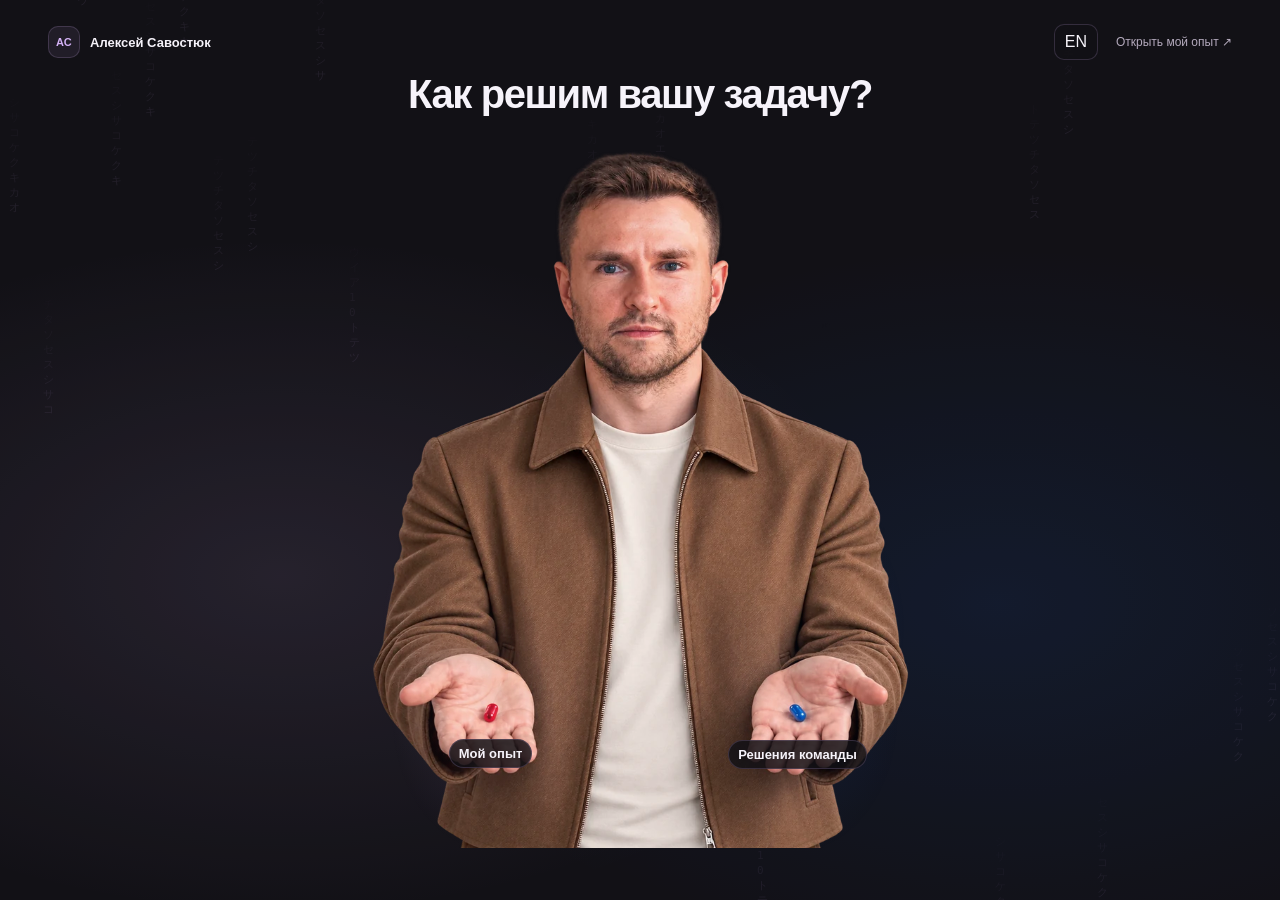
==== commit 404c4474: "Replace CV display name with Alexey Savostyuk" ====
--- a/index.html
+++ b/index.html
@@ -1,4 +1,4 @@
-<!doctype html><html lang="ru"><head><meta charset="utf-8"><meta name="viewport" content="width=device-width,initial-scale=1"><meta name="description" content="Алексей Саава. Руководитель B2B-проектов: сайты, CRM и автоматизация. Единый контакт и ответственность за согласованный результат."><title>Алексей Саава | B2B-проекты, сайты и CRM</title><script data-cv-entry-gate>/* A new visit uses its own document. Deep links and explicit choices open CV. */
+<!doctype html><html lang="ru"><head><meta charset="utf-8"><meta name="viewport" content="width=device-width,initial-scale=1"><meta name="description" content="Алексей Савостюк. Руководитель B2B-проектов: сайты, CRM и автоматизация. Единый контакт и ответственность за согласованный результат."><title>Алексей Савостюк | B2B-проекты, сайты и CRM</title><script data-cv-entry-gate>/* A new visit uses its own document. Deep links and explicit choices open CV. */
 (() => {
  'use strict';
  const url=new URL(location.href);
@@ -27,7 +27,7 @@
 
 <a class="skip-link" href="#ru" data-skip>Перейти к содержанию</a> <div class="matrix-overlay" data-matrix-overlay hidden aria-hidden="true"><canvas data-matrix-rain></canvas><div class="matrix-terminal"><span data-matrix-command>// CONTEXT SWITCH</span><strong data-matrix-label>Решения команды</strong><div class="matrix-cat-track"><span><svg viewBox="0 0 80 48" fill="currentColor" aria-hidden="true"><path d="M12 37c-9-1-12-10-6-15 3-2 6 0 4 2-4 4-1 9 4 8l8-3c1-10 7-16 19-16l6 1 3-9 7 6 8-6 3 11c6 4 8 12 3 18l-5 4v7h-7l-2-8H38l-3 8h-7l2-9-11 1v8h-7z"/><path d="M55 20h3m6 0h3" stroke="var(--bg)" stroke-width="2" stroke-linecap="round"/></svg></span><span><svg viewBox="0 0 80 48" fill="currentColor" aria-hidden="true"><path d="M12 37c-9-1-12-10-6-15 3-2 6 0 4 2-4 4-1 9 4 8l8-3c1-10 7-16 19-16l6 1 3-9 7 6 8-6 3 11c6 4 8 12 3 18l-5 4v7h-7l-2-8H38l-3 8h-7l2-9-11 1v8h-7z"/><path d="M55 20h3m6 0h3" stroke="var(--bg)" stroke-width="2" stroke-linecap="round"/></svg></span></div></div></div>
  <div class="matrix-live" data-matrix-live role="status" aria-live="polite" aria-atomic="true"></div><div class="shell"><header class="site-header">
-      <a class="brand" href="#ru" aria-label="Алексей Саава — начало резюме"><span class="brand-mark" aria-hidden="true">АС</span><svg class="team-brand-logo" data-team-logo hidden aria-hidden="true" focusable="false" xmlns="http://www.w3.org/2000/svg" width="255" height="48" viewBox="0 0 255 48" fill="none"><path d="M61.5999 0.5V0.400002H57.4999L47.3999 18.5H51.2999L59.4999 3.7L67.7999 18.5H71.5999L61.5999 0.5Z" fill="#2215F9" />
+      <a class="brand" href="#ru" aria-label="Алексей Савостюк — начало резюме"><span class="brand-mark" aria-hidden="true">АС</span><svg class="team-brand-logo" data-team-logo hidden aria-hidden="true" focusable="false" xmlns="http://www.w3.org/2000/svg" width="255" height="48" viewBox="0 0 255 48" fill="none"><path d="M61.5999 0.5V0.400002H57.4999L47.3999 18.5H51.2999L59.4999 3.7L67.7999 18.5H71.5999L61.5999 0.5Z" fill="#2215F9" />
 <path d="M202.7 0.400002L194.5 15.3L186.2 0.5V0.400002H182.4L192.4 18.5H196.5L206.5 0.5L206.6 0.400002H202.7Z" fill="#2215F9" />
 <path d="M15.7 3.8C13.8 3.3 11.8 3.10001 9.7 3.10001C7.6 3.10001 6.1 3.30001 5.3 3.60001C4.5 3.90001 4.1 4.6 4.1 5.5C4.1 6.3 4.4 6.80001 5.1 7.10001C5.8 7.40001 7.2 7.6 9.4 7.8C14.6 8.2 16.8 9.8 16.8 13.2C16.8 15.3 16 16.8 14.6 17.6C13.1 18.5 10.7 18.9 7.3 18.9C4.6 18.9 2.3 18.7 0.5 18.2L1.2 15.1C3 15.6 5 15.8 7.2 15.8C9.3 15.8 10.8 15.6 11.6 15.3C12.4 15 12.8 14.3 12.8 13.4C12.8 11.9 12 11.3 7.2 10.9C2.3 10.6 0 9.1 0 5.9C0 1.7 3 0 9.5 0C12.2 0 14.4 0.200005 16.1 0.700005L15.7 3.8Z" fill="black" />
 <path d="M35.5999 3.4V18.5H31.9V3.4H24.2V0.400002H43.4V3.4H35.5999Z" fill="black" />
@@ -42,13 +42,13 @@
 <path d="M69.5001 30.7C71.4001 32.1 72.2001 34.5 72.2001 38.1C72.2001 41.8 71.4001 44.3 69.6001 45.7C67.8001 47.1 65.3001 47.7 61.7001 47.7C58.0001 47.7 55.6001 47.2 53.8001 45.7C52.0001 44.2 51.1001 41.8 51.1001 38.1C51.1001 34.5 51.9001 32 53.7001 30.7C55.6001 29.3 57.9001 28.8 61.6001 28.8C65.3001 28.8 67.7001 29.3 69.5001 30.7ZM66.2001 43.9C67.8001 43 68.1001 41.4 68.2001 38.1C68.2001 35.3 68.0001 33.8 66.9001 32.9C66.4001 32.4 65.7001 32.1 64.9001 32C64.1001 31.9 63.0001 31.8 61.6001 31.8C59.3001 31.8 58.1001 31.9 57.0001 32.4C55.4001 33.2 55.1001 34.7 55.0001 38.1C55.0001 43.6 56.3001 44.5 61.6001 44.5C63.9001 44.6 65.2001 44.4 66.2001 43.9Z" fill="black" />
 <path d="M97.7001 29.2V41.8C97.7001 44 96.9001 45.6 95.4001 46.4C93.9001 47.2 91.5001 47.6 88.4001 47.6C85.3001 47.6 82.9001 47.2 81.4001 46.4C79.9001 45.6 79.1001 44 79.1001 41.8V29.2H82.8001V39.7C82.8001 40.8 82.9001 41.6 82.9001 42.1C83.0001 42.6 83.2001 43.1 83.6001 43.5C84.4001 44.3 85.7001 44.5 88.4001 44.5C91.1001 44.5 92.4001 44.3 93.2001 43.5C93.6001 43.1 93.8001 42.6 93.9001 42.1C94.0001 41.6 94.0001 40.8 94.0001 39.7V29.2H97.7001Z" fill="black" />
 <path d="M109.2 47.3H105.6V29.2H117.3C121.3 29.2 123.3 31.5 123.3 35.4C123.3 37.1 122.8 38.5 121.8 39.6C120.8 40.7 119.3 41.3 117.4 41.3H109.3V47.3H109.2ZM115.9 38.5C118 38.5 119.1 37.5 119.1 35.4C119.1 33.2 118.1 32.1 116 32.1H109.2V38.5H115.9Z" fill="black" />
-</svg><span data-brand-name>Алексей Саава</span></a>
+</svg><span data-brand-name>Алексей Савостюк</span></a>
       <button class="mode-control" type="button" role="switch" aria-checked="false" aria-label="Решения команды" aria-controls="ru-team-cv en-team-cv" data-mode-switch><span data-mode-personal>Мой опыт</span><span class="mode-track" aria-hidden="true"><span class="mode-thumb"></span></span><span data-mode-team>Решения команды</span></button>
       <nav class="page-nav" aria-label="Разделы резюме"><a href="#ru-results" data-nav="results">Портфолио</a><a href="#ru-skills" data-nav="skills">Компетенции</a><a href="#ru-working" data-nav="working">Как работаю</a><a href="#ru-team-process" data-nav="team-process" hidden>Как внедряем</a></nav>
       <div class="header-tools"><nav class="language-nav" aria-label="Язык резюме"><a href="#ru" data-language="ru" lang="ru" hreflang="ru" aria-label="Русская версия" aria-current="true">RU</a><a href="#en" data-language="en" lang="en" hreflang="en" aria-label="English version">EN</a></nav><button type="button" class="print-button" data-print>Печать / PDF</button><a href="enter.html?lang=ru" class="matrix-entry-open" data-entry-open aria-label="Выбрать формат"><svg viewBox="0 0 24 24" fill="none" aria-hidden="true"><rect x="2" y="5" width="9" height="14" rx="4.5" stroke="currentColor" stroke-width="1.5"/><rect x="13" y="5" width="9" height="14" rx="4.5" stroke="currentColor" stroke-width="1.5"/><path d="M2 12h9m2 0h9" stroke="currentColor" stroke-width="1.5"/></svg></a><button type="button" class="mobile-menu-pill" data-mobile-menu-open aria-label="Меню · Мой опыт" aria-haspopup="dialog" aria-controls="mobile-menu"><span aria-hidden="true"><i></i><i></i><i></i></span></button></div>
     </header><main class="view" id="ru" lang="ru" tabindex="-1"><div class="personal-presentation" data-presentation="personal"><section class="hero" aria-labelledby="ru-name">
           <div class="hero-layout"><div class="hero-copy"><div class="eyebrow">САЙТЫ · CRM · АВТОМАТИЗАЦИЯ</div>
-          <h1 id="ru-name" tabindex="-1">Алексей Саава</h1><p class="role">Руководитель B2B-проектов</p>
+          <h1 id="ru-name" tabindex="-1">Алексей Савостюк</h1><p class="role">Руководитель B2B-проектов</p>
           <p class="intro">Развиваю B2B-сайты, настраиваю CRM и автоматизирую процессы. Отвечаю за полный цикл — от бизнес-задачи и требований до внедрения, контроля качества и передачи результата.</p><p class="experience-note experience-note-desktop">Многолетний опыт в маркетинге, продажах и развитии сайтов помогает мне учитывать весь путь клиента: от выбора продукта до заявки, заказа и дальнейшего сопровождения.</p>
           <div class="hero-actions"><a class="contact-button" href="https://t.me/top1_finance" target="_blank" rel="noopener noreferrer">Написать в Telegram <span aria-hidden="true">↗</span></a><a class="secondary-button" href="#ru-results">Посмотреть проекты <span aria-hidden="true">↓</span></a></div></div>
           <aside class="profile-note"><details class="mobile-fold" data-mobile-fold="intro"><summary><span><strong>Один контакт на весь проект</strong><small>Опыт и ответственность за результат</small></span><span class="fold-chevron" aria-hidden="true"></span></summary><div class="mobile-fold-body"><span class="note-label">Работа со мной</span><h2>Один контакт на весь проект</h2><p>Со мной вы согласуете задачу, сроки и бюджет, обсуждаете изменения и принимаете результат. Я отвечаю за выполнение договорённостей и качество работы.</p><a href="https://t.me/top1_finance" target="_blank" rel="noopener noreferrer">@top1_finance <span aria-hidden="true">↗</span></a><p class="experience-note experience-note-mobile">Многолетний опыт в маркетинге, продажах и развитии сайтов помогает мне учитывать весь путь клиента: от выбора продукта до заявки, заказа и дальнейшего сопровождения.</p></div></details></aside></div>
@@ -172,7 +172,7 @@
  <section class="team-final"><div><h2>Есть задача, для которой пока нет решения?</h2><p>Опишите сайт или процесс, что сейчас мешает и какой результат нужен. Разберём вводные и предложим подходящий формат реализации и состав команды.</p></div><div class="team-contact-actions"><a class="contact-button" href="https://stacklevel.group/ru/contact" target="_blank" rel="noopener noreferrer">Написать в Stacklevel <span aria-hidden="true">↗</span></a><a class="secondary-button" href="https://t.me/top1_finance" target="_blank" rel="noopener noreferrer">Продолжить с Алексеем в Telegram <span aria-hidden="true">↗</span></a></div></section>
  </div></main><template data-case-template="ru-case-1"><main class="view detail" id="ru-case-1" lang="ru" hidden tabindex="-1"><nav class="breadcrumbs" aria-label="Навигационная цепочка"><ol><li><a href="#ru">Главная</a></li><li><a href="#ru-results">Портфолио</a></li><li><span aria-current="page">Продуктовая информация и документы</span></li></ol></nav><div class="eyebrow">Лизинг · контент и CMS</div><h1 tabindex="-1">Продуктовая информация и документы</h1><p class="case-summary">Структурированные продуктовые материалы, порядок согласования версий и шаблоны публикаций.</p><section class="detail-block" data-case-detail="expanded"><h2>Контекст и задача</h2><p>На сайте лизинговой компании продуктовые страницы, правила, тарифы и документы должны оставаться согласованными между собой. Задача охватывала не только размещение текстов, но и порядок их обновления: какую версию публиковать, кто её согласует и что делать с устаревшими материалами.</p></section><section class="detail-block" data-case-detail="expanded"><h2>Моя роль</h2><p>Совмещал маркетинговую работу, веб-администрирование и координацию изменений. Организовал работу с содержанием и версиями материалов, требованиями к навигации и формам обратного звонка.</p></section><figure class="case-explainer case-explainer--flow" data-explanation="1" aria-labelledby="ru-case-1-explanation"><figcaption><h2 id="ru-case-1-explanation">Как обновлялись материалы</h2></figcaption><ol class="case-sequence"><li><span class="case-step-number" aria-hidden="true">01</span><div><h3>Подготовить</h3><p>Правила, тарифы и описания услуг приводятся к единому шаблону.</p></div></li><li><span class="case-step-number" aria-hidden="true">02</span><div><h3>Согласовать</h3><p>Для публикации выбирается утверждённая версия материала.</p></div></li><li><span class="case-step-number" aria-hidden="true">03</span><div><h3>Обновить сайт</h3><p>Актуальный материал размещается в нужном разделе; устаревший снимается с публикации.</p></div></li></ol></figure><section class="detail-block" data-case-detail="expanded"><h2>Основные этапы</h2><ul><li>Инвентаризация правил, тарифов и описаний услуг, используемых на сайте</li><li>Введение согласования версий и порядка удаления устаревших публикаций</li><li>Подготовка шаблонов размещения продуктовых материалов</li><li>Переработка навигации и форм обратного звонка в составе веб-задач</li></ul></section><section class="detail-block" data-case-detail="expanded"><h2>Критерии готовности</h2><p>Материал соответствует согласованной версии, размещён по понятному шаблону и доступен через нужный раздел сайта. Устаревшие сведения выведены из публикации. Изменения в навигации и форме обращения проверяются в соответствующем пользовательском сценарии.</p></section><section class="detail-block outcome-block" data-case-detail="expanded"><h2>Результат работы</h2><p>Структурированный набор продуктовых материалов, порядок согласования версий, шаблоны публикаций и обновлённые элементы сайта. Это основа для дальнейшей актуализации информации по единым правилам.</p></section><section class="detail-block"><h2>Другие кейсы</h2><div class="related"><a href="#ru-case-2">Лизинговый калькулятор</a><a href="#ru-case-6">CRM: от сделки до исполнения</a></div></section><nav class="case-nav" aria-label="Навигация по проектам"><a class="case-nav-link previous" data-case-previous="" aria-disabled="true" tabindex="-1"><span>← Предыдущий</span><strong>—</strong></a><a class="case-nav-link next" data-case-next="" aria-disabled="true" tabindex="-1"><span>Следующий →</span><strong>—</strong></a></nav><a class="back-list" href="#ru-results">← К портфолио</a></main></template><template data-case-template="ru-case-2"><main class="view detail" id="ru-case-2" lang="ru" hidden tabindex="-1"><nav class="breadcrumbs" aria-label="Навигационная цепочка"><ol><li><a href="#ru">Главная</a></li><li><a href="#ru-results">Портфолио</a></li><li><span aria-current="page">Лизинговый калькулятор</span></li></ol></nav><div class="eyebrow">Продукт · требования и координация</div><h1 tabindex="-1">Лизинговый калькулятор</h1><p class="case-summary">Согласованные сценарии расчёта, параметры и требования к передаче данных менеджеру.</p><section class="detail-block" data-case-detail="expanded"><h2>Контекст и задача</h2><p>Лизинговый калькулятор должен учитывать разные типы клиентов и опираться на согласованные финансовые параметры. Важно описать сам расчёт, понятные ограничения и последующую передачу параметров менеджеру, чтобы обращение сохраняло контекст выбранного сценария.</p></section><section class="detail-block" data-case-detail="expanded"><h2>Моя роль и решения</h2><p>Прорабатывал клиентские сценарии и согласовывал параметры с финансовой командой. Координировал разработку интерфейса и проверки расчётов; отдельно работал с пояснениями, ограничениями и требованиями к передаче данных.</p></section><figure class="case-explainer case-explainer--handoff" data-explanation="2" aria-labelledby="ru-case-2-explanation"><figcaption><h2 id="ru-case-2-explanation">Что связывает расчёт и обращение</h2></figcaption><ol class="case-sequence"><li><span class="case-step-number" aria-hidden="true">01</span><div><h3>Сценарий клиента</h3><p>Тип клиента и выбранные параметры расчёта.</p></div></li><li><span class="case-step-number" aria-hidden="true">02</span><div><h3>Работа калькулятора</h3><p>Согласованные финансовые параметры, пояснения, ограничения и ошибки.</p></div></li><li><span class="case-step-number" aria-hidden="true">03</span><div><h3>Передача менеджеру</h3><p>Обращение вместе с параметрами выбранного сценария.</p></div></li></ol></figure><section class="detail-block" data-case-detail="expanded"><h2>Основные этапы</h2><ul><li>Определение сценариев по типам клиентов и состава параметров</li><li>Согласование расчётных параметров с финансовой командой</li><li>Описание ограничений, пояснений и поведения при ошибках</li><li>Координация интерфейса, проверок расчёта и передачи параметров менеджеру</li></ul></section><section class="detail-block" data-case-detail="expanded"><h2>Критерии готовности</h2><p>Сценарии и параметры согласованы; расчёт проверяется на предусмотренных вариантах. Ограничения и ошибки понятны пользователю. При передаче обращения менеджер получает параметры, относящиеся к выбранному сценарию.</p></section><section class="detail-block outcome-block" data-case-detail="expanded"><h2>Результат работы</h2><p>Согласованные сценарии и параметры калькулятора, пояснения для пользователя и требования к передаче данных менеджеру. Мой вклад объединял продуктовые требования, финансовое согласование и координацию реализации.</p></section><section class="detail-block"><h2>Другие кейсы</h2><div class="related"><a href="#ru-case-1">Продуктовая информация и документы</a><a href="#ru-case-7">Маркетинговая отчётность</a></div></section><nav class="case-nav" aria-label="Навигация по проектам"><a class="case-nav-link previous" data-case-previous="" aria-disabled="true" tabindex="-1"><span>← Предыдущий</span><strong>—</strong></a><a class="case-nav-link next" data-case-next="" aria-disabled="true" tabindex="-1"><span>Следующий →</span><strong>—</strong></a></nav><a class="back-list" href="#ru-results">← К портфолио</a></main></template><template data-case-template="ru-case-3"><main class="view detail" id="ru-case-3" lang="ru" hidden tabindex="-1"><nav class="breadcrumbs" aria-label="Навигационная цепочка"><ol><li><a href="#ru">Главная</a></li><li><a href="#ru-results">Портфолио</a></li><li><span aria-current="page">B2B-заказ в большом каталоге</span></li></ol></nav><div class="eyebrow">Электронная коммерция · B2B</div><h1 tabindex="-1">B2B-заказ в большом каталоге</h1><p class="case-summary">Комплект требований к B2B-заказу, спецификации форм и материалы для отдела продаж.</p><section class="detail-block" data-case-detail="expanded"><h2>Контекст и задача</h2><p>В большом онлайн-каталоге корпоративный заказ включает выбор товаров и сведения о компании. Задача состояла в том, чтобы связать пользовательский путь с дальнейшей работой менеджера: какие данные собрать, как передать заказ и по каким правилам квалифицировать обращение.</p></section><section class="detail-block" data-case-detail="expanded"><h2>Моя роль</h2><p>Формировал требования к B2B-сценарию, формам и коммуникациям. Согласовывал состав информации, необходимой отделу продаж, и готовил материалы для обработки корпоративных обращений.</p></section><figure class="case-explainer case-explainer--handoff" data-explanation="3" aria-labelledby="ru-case-3-explanation"><figcaption><h2 id="ru-case-3-explanation">От выбора товаров к работе отдела продаж</h2></figcaption><ol class="case-sequence"><li><span class="case-step-number" aria-hidden="true">01</span><div><h3>Состав заказа</h3><p>Какие товары выбрала компания.</p></div></li><li><span class="case-step-number" aria-hidden="true">02</span><div><h3>Сведения о компании</h3><p>Какая информация нужна отделу продаж для обработки обращения.</p></div></li><li><span class="case-step-number" aria-hidden="true">03</span><div><h3>Обработка менеджером</h3><p>Переданный заказ, правила квалификации и материалы для дальнейшей работы.</p></div></li></ol></figure><section class="detail-block" data-case-detail="expanded"><h2>Основные этапы</h2><ul><li>Описание выбора товаров и заполнения сведений о компании</li><li>Требования к передаче заказа менеджеру</li><li>Спецификации форм и сообщений на этапах оформления</li><li>Правила квалификации обращений и материалы для отдела продаж</li></ul></section><section class="detail-block" data-case-detail="expanded"><h2>Критерии готовности</h2><p>Путь от выбора товаров до передачи заказа описан целиком. Поля и сообщения согласованы между этапами, а менеджеру понятно, какие сведения использовать при квалификации и дальнейшей обработке обращения.</p></section><section class="detail-block outcome-block" data-case-detail="expanded"><h2>Результат работы</h2><p>Комплект требований к корпоративному заказу, спецификации форм и коммуникаций, правила квалификации и поддерживающие материалы для продаж. Клиентская часть и внутренняя обработка заказа рассматриваются как один рабочий сценарий.</p></section><section class="detail-block"><h2>Другие кейсы</h2><div class="related"><a href="#ru-case-2">Лизинговый калькулятор</a><a href="#ru-case-6">CRM: от сделки до исполнения</a></div></section><nav class="case-nav" aria-label="Навигация по проектам"><a class="case-nav-link previous" data-case-previous="" aria-disabled="true" tabindex="-1"><span>← Предыдущий</span><strong>—</strong></a><a class="case-nav-link next" data-case-next="" aria-disabled="true" tabindex="-1"><span>Следующий →</span><strong>—</strong></a></nav><a class="back-list" href="#ru-results">← К портфолио</a></main></template><template data-case-template="ru-case-4"><main class="view detail" id="ru-case-4" lang="ru" hidden tabindex="-1"><nav class="breadcrumbs" aria-label="Навигационная цепочка"><ol><li><a href="#ru">Главная</a></li><li><a href="#ru-results">Портфолио</a></li><li><span aria-current="page">Оформление заказа</span></li></ol></nav><div class="eyebrow">Электронная коммерция · пользовательский путь</div><h1 tabindex="-1">Оформление заказа</h1><p class="case-summary">Требования к оформлению заказа и проверки мобильного сценария и передачи данных.</p><section class="detail-block" data-case-detail="expanded"><h2>Контекст и задача</h2><p>При оформлении заказа нужно учитывать и действия покупателя, и последующую работу оператора. Исходная задача включала разбор затруднений с полями, подсказками, оплатой и ошибками, а также мобильный сценарий и передачу заказа с контактными данными.</p></section><section class="detail-block" data-case-detail="expanded"><h2>Моя роль и решения</h2><p>Разбирал проблемы пользователей и операторов, переводил их в требования к оформлению заказа. Участвовал в приёмке мобильного сценария и проверках передачи данных между этапами.</p></section><figure class="case-explainer case-explainer--checks" data-explanation="4" aria-labelledby="ru-case-4-explanation"><figcaption><h2 id="ru-case-4-explanation">Ключевые сценарии приёмки</h2></figcaption><dl class="case-facts"><div><dt>Ошибка при заполнении</dt><dd>Понятная подсказка и сохранение введённых данных в предусмотренных сценариях.</dd></div><div><dt>Оформление с телефона</dt><dd>Проверка полей, подсказок и оплаты в мобильном сценарии.</dd></div><div><dt>Передача заказа</dt><dd>Проверка корректной передачи заказа и контактных данных оператору.</dd></div></dl></figure><section class="detail-block" data-case-detail="expanded"><h2>Основные этапы</h2><ul><li>Разбор проблем на стороне покупателя и оператора</li><li>Требования к полям, подсказкам, оплате и обработке ошибок</li><li>Проверка мобильного пути оформления</li><li>Проверки передачи заказа, контактных данных и сохранения введённой информации в предусмотренных сценариях</li></ul></section><section class="detail-block" data-case-detail="expanded"><h2>Критерии готовности</h2><p>Покупателю понятно, какие данные нужны и как исправить ошибку. Мобильный путь соответствует согласованным требованиям. Заказ и контакты передаются корректно; ошибки не должны приводить к потере предусмотренных сценарием данных.</p></section><section class="detail-block outcome-block" data-case-detail="expanded"><h2>Результат работы</h2><p>Требования к оформлению заказа и проверки ключевых сценариев: мобильное использование, обработка ошибок и передача данных. В фокусе была целостность пути от заполнения формы до дальнейшей обработки заказа.</p></section><section class="detail-block"><h2>Другие кейсы</h2><div class="related"><a href="#ru-case-2">Лизинговый калькулятор</a><a href="#ru-case-6">CRM: от сделки до исполнения</a></div></section><nav class="case-nav" aria-label="Навигация по проектам"><a class="case-nav-link previous" data-case-previous="" aria-disabled="true" tabindex="-1"><span>← Предыдущий</span><strong>—</strong></a><a class="case-nav-link next" data-case-next="" aria-disabled="true" tabindex="-1"><span>Следующий →</span><strong>—</strong></a></nav><a class="back-list" href="#ru-results">← К портфолио</a></main></template><template data-case-template="ru-case-5"><main class="view detail" id="ru-case-5" lang="ru" hidden tabindex="-1"><nav class="breadcrumbs" aria-label="Навигационная цепочка"><ol><li><a href="#ru">Главная</a></li><li><a href="#ru-results">Портфолио</a></li><li><span aria-current="page">Текстовый чат экспертного сервиса</span></li></ol></nav><div class="eyebrow">Сервис · клиентская поддержка</div><h1 tabindex="-1">Текстовый чат экспертного сервиса</h1><p class="case-summary">Описание логики чата, служебные сообщения и правила работы с диалогами.</p><section class="detail-block" data-case-detail="expanded"><h2>Контекст и задача</h2><p>Текстовый чат экспертного сервиса включает несколько состояний: новое обращение, ожидание, доступность специалиста, передачу диалога и завершение общения. Требовалось описать эти переходы вместе с сообщениями для клиента и правилами работы операторов.</p></section><section class="detail-block" data-case-detail="expanded"><h2>Моя роль</h2><p>Прорабатывал сценарии общения и требования к сервису. Координировал логику очереди и передачи диалогов, подготовку служебных сообщений и правил для операторов и поддержки.</p></section><figure class="case-explainer case-explainer--states" data-explanation="5" aria-labelledby="ru-case-5-explanation"><figcaption><h2 id="ru-case-5-explanation">Состояния, для которых описаны правила</h2></figcaption><ol class="case-sequence"><li><span class="case-step-number" aria-hidden="true">01</span><div><h3>Новое обращение</h3><p>Начало общения и служебные сообщения.</p></div></li><li><span class="case-step-number" aria-hidden="true">02</span><div><h3>Ожидание</h3><p>Очередь, доступность специалиста и сообщения клиенту.</p></div></li><li><span class="case-step-number" aria-hidden="true">03</span><div><h3>Диалог и передача</h3><p>Действия операторов и передача диалога между участниками обслуживания.</p></div></li><li><span class="case-step-number" aria-hidden="true">04</span><div><h3>Завершение</h3><p>Правила окончания общения и отдельная проверка приватности.</p></div></li></ol></figure><section class="detail-block" data-case-detail="expanded"><h2>Основные этапы</h2><ul><li>Описание входящей очереди и статусов доступности</li><li>Проработка передачи диалога между участниками обслуживания</li><li>Подготовка сообщений начала общения и ожидания</li><li>Правила для операторов и поддержки, проверки приватности и завершения диалога</li></ul></section><section class="detail-block" data-case-detail="expanded"><h2>Критерии готовности</h2><p>Для начала, ожидания, передачи и завершения диалога определены понятные сценарии и сообщения. Операторы понимают свои действия в каждом состоянии. Приватность и завершение общения проверяются как отдельные сценарии.</p></section><section class="detail-block outcome-block" data-case-detail="expanded"><h2>Результат работы</h2><p>Описание логики чата, набор служебных сообщений и правила обработки диалогов. Сценарии клиента и сотрудников сведены в общую модель работы сервиса.</p></section><section class="detail-block"><h2>Другие кейсы</h2><div class="related"><a href="#ru-case-2">Лизинговый калькулятор</a><a href="#ru-case-6">CRM: от сделки до исполнения</a></div></section><nav class="case-nav" aria-label="Навигация по проектам"><a class="case-nav-link previous" data-case-previous="" aria-disabled="true" tabindex="-1"><span>← Предыдущий</span><strong>—</strong></a><a class="case-nav-link next" data-case-next="" aria-disabled="true" tabindex="-1"><span>Следующий →</span><strong>—</strong></a></nav><a class="back-list" href="#ru-results">← К портфолио</a></main></template><template data-case-template="ru-case-6"><main class="view detail" id="ru-case-6" lang="ru" hidden tabindex="-1"><nav class="breadcrumbs" aria-label="Навигационная цепочка"><ol><li><a href="#ru">Главная</a></li><li><a href="#ru-results">Портфолио</a></li><li><span aria-current="page">CRM: от сделки до исполнения</span></li></ol></nav><div class="eyebrow">Операции · процессы и команда</div><h1 tabindex="-1">CRM: от сделки до исполнения</h1><p class="case-summary">Этапы сделки связаны с задачами и ответственными; подготовлены инструкции и проведён пилот на одной команде.</p><section class="detail-block" data-case-detail="expanded"><h2>Контекст и задача</h2><p>Сделка в CRM должна быть связана с реальной работой команды. Задача заключалась в том, чтобы определить, какие действия стоят за каждым этапом, кто за них отвечает, какие согласования нужны и по каким признакам работа считается завершённой.</p></section><section class="detail-block" data-case-detail="expanded"><h2>Моя роль и решения</h2><p>Сопоставил этапы сделки, рабочие задачи и зоны ответственности. Подготовил правила, шаблоны и инструкции, после чего организовал пилот на одной команде и сбор обратной связи.</p></section><figure class="case-explainer case-explainer--map" data-explanation="6" aria-labelledby="ru-case-6-explanation"><figcaption><h2 id="ru-case-6-explanation">Что закрепили для каждого этапа сделки</h2></figcaption><dl class="case-facts"><div><dt>Действие</dt><dd>Что нужно сделать и какие согласования пройти.</dd></div><div><dt>Ответственный</dt><dd>Кто ведёт задачу и отвечает за следующий шаг.</dd></div><div><dt>Готовность</dt><dd>По какому критерию этап считается завершённым.</dd></div></dl><p class="case-explainer-note">Проверка процесса: пилот на одной команде и сбор замечаний.</p></figure><section class="detail-block" data-case-detail="expanded"><h2>Основные этапы</h2><ul><li>Карта этапов сделки, задач, ответственных и критериев завершения</li><li>Подготовка шаблонов, инструкций и порядка согласований</li><li>Пилот процесса на одной команде</li><li>Сбор обратной связи по работе процесса в пилоте</li></ul></section><section class="detail-block" data-case-detail="expanded"><h2>Критерии готовности</h2><p>Для каждого этапа понятны следующий шаг, ответственный и критерий завершения. Команда может опираться на согласованные шаблоны и инструкции. Замечания пилота собраны и доступны для дальнейшей работы с процессом.</p></section><section class="detail-block outcome-block" data-case-detail="expanded"><h2>Результат работы</h2><p>Модель процесса в CRM, рабочие инструкции и обратная связь по командному пилоту. Процесс связывает стадии сделки с рабочими действиями и ответственностью участников.</p></section><section class="detail-block"><h2>Другие кейсы</h2><div class="related"><a href="#ru-case-1">Продуктовая информация и документы</a><a href="#ru-case-7">Маркетинговая отчётность</a></div></section><nav class="case-nav" aria-label="Навигация по проектам"><a class="case-nav-link previous" data-case-previous="" aria-disabled="true" tabindex="-1"><span>← Предыдущий</span><strong>—</strong></a><a class="case-nav-link next" data-case-next="" aria-disabled="true" tabindex="-1"><span>Следующий →</span><strong>—</strong></a></nav><a class="back-list" href="#ru-results">← К портфолио</a></main></template><template data-case-template="ru-case-7"><main class="view detail" id="ru-case-7" lang="ru" hidden tabindex="-1"><nav class="breadcrumbs" aria-label="Навигационная цепочка"><ol><li><a href="#ru">Главная</a></li><li><a href="#ru-results">Портфолио</a></li><li><span aria-current="page">Маркетинговая отчётность</span></li></ol></nav><div class="eyebrow">Маркетинг · данные и управление</div><h1 tabindex="-1">Маркетинговая отчётность</h1><p class="case-summary">Согласованные определения показателей и управленческий отчёт со сверкой данных CRM.</p><section class="detail-block" data-case-detail="expanded"><h2>Контекст и задача</h2><p>Для управленческого отчёта важно одинаково понимать обращение, квалифицированный лид и продажу. Задача включала согласование этих определений, источников затрат и выручки, разметки и правил проверки данных перед сопоставлением с CRM.</p></section><section class="detail-block" data-case-detail="expanded"><h2>Моя роль</h2><p>Согласовывал определения показателей, организовывал работу с источниками и проверками данных. Участвовал в сверке с CRM и подготовке представления отчёта для руководства.</p></section><figure class="case-explainer case-explainer--flow" data-explanation="7" aria-labelledby="ru-case-7-explanation"><figcaption><h2 id="ru-case-7-explanation">Из чего складывался управленческий отчёт</h2></figcaption><ol class="case-sequence"><li><span class="case-step-number" aria-hidden="true">01</span><div><h3>Определения</h3><p>Обращение, квалифицированный лид и продажа — согласованные значения показателей.</p></div></li><li><span class="case-step-number" aria-hidden="true">02</span><div><h3>Источники</h3><p>Данные о затратах и выручке, разметка, включая UTM.</p></div></li><li><span class="case-step-number" aria-hidden="true">03</span><div><h3>Проверка</h3><p>Контроль качества данных и сверка показателей с CRM.</p></div></li></ol></figure><section class="detail-block" data-case-detail="expanded"><h2>Основные этапы</h2><ul><li>Определения обращения, квалифицированного лида и продажи</li><li>Источники данных о затратах и выручке</li><li>Разметка, включая UTM, и проверки качества данных</li><li>Сверка показателей с CRM и представление управленческого отчёта</li></ul></section><section class="detail-block" data-case-detail="expanded"><h2>Критерии готовности</h2><p>У показателей есть согласованные определения и понятные источники. Разметка используется последовательно, а данные проверяются до формирования выводов. Сверка с CRM позволяет объяснить, на каких сведениях построен отчёт.</p></section><section class="detail-block outcome-block" data-case-detail="expanded"><h2>Результат работы</h2><p>Согласованный набор определений и управленческий отчёт со сверкой данных CRM. Отчёт связывает маркетинговую информацию с принятыми в компании понятиями обращения, качества лида и продажи.</p></section><section class="detail-block"><h2>Другие кейсы</h2><div class="related"><a href="#ru-case-2">Лизинговый калькулятор</a><a href="#ru-case-6">CRM: от сделки до исполнения</a></div></section><nav class="case-nav" aria-label="Навигация по проектам"><a class="case-nav-link previous" data-case-previous="" aria-disabled="true" tabindex="-1"><span>← Предыдущий</span><strong>—</strong></a><a class="case-nav-link next" data-case-next="" aria-disabled="true" tabindex="-1"><span>Следующий →</span><strong>—</strong></a></nav><a class="back-list" href="#ru-results">← К портфолио</a></main></template><template data-case-template="ru-case-8"><main class="view detail" id="ru-case-8" lang="ru" hidden tabindex="-1"><nav class="breadcrumbs" aria-label="Навигационная цепочка"><ol><li><a href="#ru">Главная</a></li><li><a href="#ru-results">Портфолио</a></li><li><span aria-current="page">Корпоративный сайт на MODX</span></li></ol></nav><div class="eyebrow">Финансовые услуги · развитие сайта</div><h1 tabindex="-1">Корпоративный сайт на MODX</h1><p class="case-summary">Развивал сайт лизинговой компании: конструктор лендингов, формы и CRM, аналитика, SEO и контент. Веду перенос на MODX Revolution.</p><section class="detail-block" data-case-detail="expanded"><h2>Контекст и задача</h2><p>Корпоративный сайт должен помогать клиенту разобраться в финансировании, выбрать подходящее предложение и оставить заявку. Я развивал страницы и инструменты сайта, связывал их с работой отдела продаж и проверял качество опубликованных материалов.</p></section><section class="detail-block" data-case-detail="expanded"><h2>Моя роль</h2><p>Я отвечаю за работу с сайтом как единый исполнитель для заказчика: разбираюсь в задаче, вношу изменения, проверяю результат и веду дальнейшее развитие. В моей зоне ответственности — структура и контент, CMS, пользовательские сценарии, формы, аналитика и техническая документация.</p></section><section class="detail-block" data-case-detail="expanded"><h2>Лендинги и управление сайтом</h2><ul><li><strong>Конструктор страниц на MODX Evolution.</strong> Собрал шаблон с управляемыми блоками: первый экран, условия, программы финансирования, шаги оформления, информация о компании и FAQ. Настроил редактирование текстов, изображений, карточек и кнопок через поля CMS.</li><li><strong>HTML/CSS и логика интерфейса.</strong> Работал с шаблонами, чанками, PHP-сниппетами, CSS и JavaScript. Реализовал адаптивное отображение, встроенные и модальные формы, мобильную панель действий и сообщения об отправке.</li></ul></section><section class="detail-block" data-case-detail="expanded"><h2>Заявки, CRM и аналитика</h2><ul><li><strong>Формы и передача обращения.</strong> Настроил семь конфигураций форм: одну на первом экране, три встроенные и три модальные. Связал кнопки с нужными формами, поля и источник обращения — с существующей интеграцией Битрикс24.</li><li><strong>Учёт обращений.</strong> Настроил связку Google Tag Manager, GA4 и Яндекс.Метрики. Разделил успешную отправку формы и клик по телефону; сопоставил страницы, данные аналитики и записи CRM для оценки качества обращений.</li></ul></section><section class="detail-block" data-case-detail="expanded"><h2>SEO, контент и точечные улучшения</h2><ul><li><strong>Аудит 3 163 посадочных страниц.</strong> Проверил доступность URL, title и H1, canonical, основной текст, повторяющиеся предложения, изображения, ссылки и кнопки заявки. Подготовил постраничную оценку и предложения по дальнейшему развитию раздела.</li><li><strong>Обновление 38 опубликованных лендингов.</strong> Привёл заголовки и основной текст к теме каждой страницы, подготовил тематические WebP-изображения и alt-тексты, заполнил обязательные поля CMS. Проверил все 38 URL и открытие форм без полного редизайна сайта.</li><li><strong>Документация и проверка результата.</strong> Описал состав шаблона, настройки редактора, формы, интеграции и критерии приёмки. Сопоставил описание работ с фактическими компонентами CMS и опубликованными страницами.</li></ul></section><section class="detail-block" data-case-detail="expanded"><h2>Миграция MODX: в работе</h2><p>Продолжаю перенос с MODX Evolution на MODX Revolution в отдельной тестовой среде. Переношу структуру, материалы и файлы, адаптирую функции, проверяю адреса, SEO, отображение и печатные сценарии. Переключение рабочего сайта ещё впереди: сначала — проверка согласованных сценариев и подготовка отката.</p><figure class="case-explainer case-explainer--migration" data-explanation="8" aria-labelledby="ru-case-8-explanation"><figcaption><h2 id="ru-case-8-explanation">Направление переноса и текущий статус</h2></figcaption><div class="migration-route"><div><span class="case-environment-label">Откуда</span><h3>MODX Evolution</h3><p>Исходный рабочий сайт.</p></div><span class="migration-arrow" aria-hidden="true">→</span><div><span class="case-environment-label">Куда · в работе</span><h3>MODX Revolution</h3><p>Перенос и адаптация в отдельной тестовой среде.</p></div></div><p class="case-explainer-note">Сохраняю структуру, контент, файлы, внешний вид, функциональность и преемственность URL/SEO. Переключение рабочего сайта — после приёмки согласованных сценариев, с подготовленным планом отката.</p></figure></section><section class="detail-block outcome-block" data-case-detail="expanded"><h2>Текущий статус</h2><p>Конструктор и посадочные страницы работают на действующем сайте; аудит и обновление 38 страниц выполнены. Миграция на MODX Revolution продолжается. Для оценки дальнейшего развития сопоставляю поисковые данные и обращения с CRM.</p></section><section class="detail-block" data-case-detail="expanded"><h2>Разобрать конкретную задачу</h2><div class="related"><a href="#ru-case-41">Лендинги на MODX: конструктор и вёрстка</a><a href="#ru-case-42">Формы сайта и связь с Битрикс24</a><a href="#ru-case-43">SEO-аудит 3 163 страниц</a><a href="#ru-case-44">Точечное обновление 38 живых страниц</a><a href="#ru-case-45">Аналитика заявок и сверка с CRM</a><a href="#ru-case-46">Документация и технический аудит MODX</a><a href="#ru-case-47">MODX: Evolution → Revolution</a></div></section><section class="detail-block"><h2>Другие кейсы</h2><div class="related"><a href="#ru-case-2">Лизинговый калькулятор</a><a href="#ru-case-6">CRM: от сделки до исполнения</a></div></section><nav class="case-nav" aria-label="Навигация по проектам"><a class="case-nav-link previous" data-case-previous="" aria-disabled="true" tabindex="-1"><span>← Предыдущий</span><strong>—</strong></a><a class="case-nav-link next" data-case-next="" aria-disabled="true" tabindex="-1"><span>Следующий →</span><strong>—</strong></a></nav><a class="back-list" href="#ru-results">← К портфолио</a></main></template><template data-case-template="ru-case-47"><main class="view detail" id="ru-case-47" lang="ru" hidden tabindex="-1"><nav class="breadcrumbs" aria-label="Навигационная цепочка"><ol><li><a href="#ru">Главная</a></li><li><a href="#ru-results">MODX: отдельные задачи</a></li><li><span aria-current="page">MODX: Evolution → Revolution</span></li></ol></nav><div class="eyebrow">MODX · в работе</div><h1 tabindex="-1">MODX: Evolution → Revolution</h1><p class="case-summary">Перенос структуры, контента и функций с проверкой совместимости. В работе.</p><section class="detail-block" data-case-detail="expanded"><h2>Контекст и задача</h2><p>Нужно перенести корпоративный сайт на другое поколение MODX, сохранив структуру, материалы, функции и адреса страниц.</p></section><section class="detail-block" data-case-detail="expanded"><h2>Что сделал</h2><ul><li>Сопоставляю структуру и компоненты исходного сайта с целевой платформой.</li><li>Переношу материалы и файлы, адаптирую функции и проверяю URL, SEO и печатные сценарии.</li><li>Работаю в отдельной тестовой среде; готовлю проверку согласованных сценариев и план отката.</li></ul></section><section class="detail-block outcome-block" data-case-detail="expanded"><h2>Текущий статус</h2><p>Миграция продолжается в тестовой среде. Переключение рабочего сайта ещё не выполнено; готовность оцениваю по проверке функций, данных, адресов и возможности отката.</p></section><section class="detail-block" data-case-detail="expanded"><h2>Связанные кейсы</h2><div class="related"><a href="#ru-case-8">Весь проект: корпоративный сайт на MODX</a></div></section><nav class="case-nav" aria-label="Навигационная цепочка"><a class="case-nav-link previous" data-case-previous="" aria-disabled="true" tabindex="-1"><span>← Предыдущий</span><strong>—</strong></a><a class="case-nav-link next" data-case-next="" aria-disabled="true" tabindex="-1"><span>Следующий →</span><strong>—</strong></a></nav><a class="back-list" href="#ru-results">← К портфолио</a></main></template><template data-case-template="ru-case-46"><main class="view detail" id="ru-case-46" lang="ru" hidden tabindex="-1"><nav class="breadcrumbs" aria-label="Навигационная цепочка"><ol><li><a href="#ru">Главная</a></li><li><a href="#ru-results">MODX: отдельные задачи</a></li><li><span aria-current="page">Документация и технический аудит MODX</span></li></ol></nav><div class="eyebrow">MODX · выполненные работы</div><h1 tabindex="-1">Документация и технический аудит MODX</h1><p class="case-summary">Технические спецификации, таблицы настроек CMS и критерии проверки.</p><section class="detail-block" data-case-detail="expanded"><h2>Контекст и задача</h2><p>Нужно было точно описать устройство сайта, объём работ и порядок проверки результата.</p></section><section class="detail-block" data-case-detail="expanded"><h2>Что сделал</h2><ul><li>Разобрал шаблон, чанки, PHP-сниппеты, CSS/JavaScript и дополнительные поля CMS.</li><li>Описал блоки страницы, повторяемые записи, настройки семи форм и связь с CRM и аналитикой.</li><li>Сопоставил документацию с компонентами CMS и подготовил критерии функциональной и визуальной проверки.</li></ul></section><section class="detail-block outcome-block" data-case-detail="expanded"><h2>Результат</h2><p>Подготовлена спецификация, по которой можно поддерживать шаблон, наполнять страницы и проверять изменения. Работа с технической информацией включает структуры полей, таблицы настроек и схемы интеграций.</p></section><section class="detail-block" data-case-detail="expanded"><h2>Связанные кейсы</h2><div class="related"><a href="#ru-case-8">Весь проект: корпоративный сайт на MODX</a></div></section><nav class="case-nav" aria-label="Навигационная цепочка"><a class="case-nav-link previous" data-case-previous="" aria-disabled="true" tabindex="-1"><span>← Предыдущий</span><strong>—</strong></a><a class="case-nav-link next" data-case-next="" aria-disabled="true" tabindex="-1"><span>Следующий →</span><strong>—</strong></a></nav><a class="back-list" href="#ru-results">← К портфолио</a></main></template><template data-case-template="ru-case-45"><main class="view detail" id="ru-case-45" lang="ru" hidden tabindex="-1"><nav class="breadcrumbs" aria-label="Навигационная цепочка"><ol><li><a href="#ru">Главная</a></li><li><a href="#ru-results">MODX: отдельные задачи</a></li><li><span aria-current="page">Аналитика заявок и сверка с CRM</span></li></ol></nav><div class="eyebrow">MODX · выполненные работы</div><h1 tabindex="-1">Аналитика заявок и сверка с CRM</h1><p class="case-summary">GTM, GA4, Яндекс.Метрика и связь обращений со страницами сайта.</p><section class="detail-block" data-case-detail="expanded"><h2>Контекст и задача</h2><p>Нужно было отличать действия на сайте от полученных обращений и оценивать качество заявок.</p></section><section class="detail-block" data-case-detail="expanded"><h2>Что сделал</h2><ul><li>Настроил события успешной отправки формы и отдельно — клики по телефону.</li><li>Проверил конфигурацию Google Tag Manager, GA4 и Яндекс.Метрики.</li><li>Сопоставил адреса посадочных страниц с записями CRM и признаками качества, повторных обращений и дублей.</li></ul></section><section class="detail-block outcome-block" data-case-detail="expanded"><h2>Результат</h2><p>Подготовлены согласованные события и срез по страницам и обращениям. Срабатывание цели, запись CRM и продажа учитываются как разные этапы, что делает оценку результата точнее.</p></section><section class="detail-block" data-case-detail="expanded"><h2>Связанные кейсы</h2><div class="related"><a href="#ru-case-8">Весь проект: корпоративный сайт на MODX</a></div></section><nav class="case-nav" aria-label="Навигационная цепочка"><a class="case-nav-link previous" data-case-previous="" aria-disabled="true" tabindex="-1"><span>← Предыдущий</span><strong>—</strong></a><a class="case-nav-link next" data-case-next="" aria-disabled="true" tabindex="-1"><span>Следующий →</span><strong>—</strong></a></nav><a class="back-list" href="#ru-results">← К портфолио</a></main></template><template data-case-template="ru-case-44"><main class="view detail" id="ru-case-44" lang="ru" hidden tabindex="-1"><nav class="breadcrumbs" aria-label="Навигационная цепочка"><ol><li><a href="#ru">Главная</a></li><li><a href="#ru-results">MODX: отдельные задачи</a></li><li><span aria-current="page">Точечное обновление 38 живых страниц</span></li></ol></nav><div class="eyebrow">MODX · выполненные работы</div><h1 tabindex="-1">Точечное обновление 38 живых страниц</h1><p class="case-summary">Заголовки, тексты, изображения и CTA без полного редизайна.</p><section class="detail-block" data-case-detail="expanded"><h2>Контекст и задача</h2><p>Нужно было привести опубликованные лендинги к теме конкретного имущества и проверить результат на работающем сайте.</p></section><section class="detail-block" data-case-detail="expanded"><h2>Что сделал</h2><ul><li>Обновил title, H1 и основной текст; заполнил обязательные поля шаблона MODX.</li><li>Подготовил и разместил 38 тематических WebP-изображений с соответствующими alt-текстами.</li><li>Проверил все 38 адресов, содержимое, файлы изображений и открытие формы по кнопке заявки.</li></ul></section><section class="detail-block outcome-block" data-case-detail="expanded"><h2>Результат</h2><p>Все 38 страниц отвечают HTTP 200; заголовки, тексты и изображения соответствуют теме. Формы открываются на всех 38 URL. Полный редизайн для этой задачи не потребовался.</p></section><section class="detail-block" data-case-detail="expanded"><h2>Связанные кейсы</h2><div class="related"><a href="#ru-case-8">Весь проект: корпоративный сайт на MODX</a></div></section><nav class="case-nav" aria-label="Навигационная цепочка"><a class="case-nav-link previous" data-case-previous="" aria-disabled="true" tabindex="-1"><span>← Предыдущий</span><strong>—</strong></a><a class="case-nav-link next" data-case-next="" aria-disabled="true" tabindex="-1"><span>Следующий →</span><strong>—</strong></a></nav><a class="back-list" href="#ru-results">← К портфолио</a></main></template><template data-case-template="ru-case-43"><main class="view detail" id="ru-case-43" lang="ru" hidden tabindex="-1"><nav class="breadcrumbs" aria-label="Навигационная цепочка"><ol><li><a href="#ru">Главная</a></li><li><a href="#ru-results">MODX: отдельные задачи</a></li><li><span aria-current="page">SEO-аудит 3 163 страниц</span></li></ol></nav><div class="eyebrow">MODX · выполненные работы</div><h1 tabindex="-1">SEO-аудит 3 163 страниц</h1><p class="case-summary">Постраничная оценка структуры, содержимого и технических параметров.</p><section class="detail-block" data-case-detail="expanded"><h2>Контекст и задача</h2><p>Нужно было оценить качество большого массива посадочных страниц и определить направления его развития.</p></section><section class="detail-block" data-case-detail="expanded"><h2>Что сделал</h2><ul><li>Проверил все 3 163 URL: доступность, title, H1, canonical, основной текст, изображения и CTA.</li><li>Выделил повторяющиеся предложения, несоответствия теме страницы и особенности внутренних ссылок.</li><li>Сопоставил поисковые данные и обращения, подготовил таблицу оценки и план дальнейшей работы.</li></ul></section><section class="detail-block outcome-block" data-case-detail="expanded"><h2>Результат</h2><p>Подготовлена постраничная матрица и рекомендации по контенту, структуре и полезности страниц. Решения опираются на проверенные данные; поисковый трафик рассматривается отдельно от подтверждённых продаж.</p></section><section class="detail-block" data-case-detail="expanded"><h2>Связанные кейсы</h2><div class="related"><a href="#ru-case-8">Весь проект: корпоративный сайт на MODX</a></div></section><nav class="case-nav" aria-label="Навигационная цепочка"><a class="case-nav-link previous" data-case-previous="" aria-disabled="true" tabindex="-1"><span>← Предыдущий</span><strong>—</strong></a><a class="case-nav-link next" data-case-next="" aria-disabled="true" tabindex="-1"><span>Следующий →</span><strong>—</strong></a></nav><a class="back-list" href="#ru-results">← К портфолио</a></main></template><template data-case-template="ru-case-42"><main class="view detail" id="ru-case-42" lang="ru" hidden tabindex="-1"><nav class="breadcrumbs" aria-label="Навигационная цепочка"><ol><li><a href="#ru">Главная</a></li><li><a href="#ru-results">MODX: отдельные задачи</a></li><li><span aria-current="page">Формы сайта и связь с Битрикс24</span></li></ol></nav><div class="eyebrow">MODX · выполненные работы</div><h1 tabindex="-1">Формы сайта и связь с Битрикс24</h1><p class="case-summary">Семь конфигураций форм, поля обращения, источник и сообщения пользователю.</p><section class="detail-block" data-case-detail="expanded"><h2>Контекст и задача</h2><p>Нужно было принимать обращения из разных блоков страницы и сохранять контекст заявки для отдела продаж.</p></section><section class="detail-block" data-case-detail="expanded"><h2>Что сделал</h2><ul><li>Настроил одну Hero-форму, три встроенные и три модальные формы с отдельными полями и подписями.</li><li>Связал кнопки с активными формами и настроил данные для существующей интеграции Битрикс24.</li><li>Реализовал клиентскую отправку, сообщения об успехе и ошибке и событие успешной отправки для аналитики.</li></ul></section><section class="detail-block outcome-block" data-case-detail="expanded"><h2>Результат</h2><p>Созданы формы и связка «страница → серверный обработчик → CRM → аналитика». Для сквозной приёмки предусмотрена контрольная отправка с проверкой ожидаемого лида в CRM.</p></section><section class="detail-block" data-case-detail="expanded"><h2>Связанные кейсы</h2><div class="related"><a href="#ru-case-8">Весь проект: корпоративный сайт на MODX</a></div></section><nav class="case-nav" aria-label="Навигационная цепочка"><a class="case-nav-link previous" data-case-previous="" aria-disabled="true" tabindex="-1"><span>← Предыдущий</span><strong>—</strong></a><a class="case-nav-link next" data-case-next="" aria-disabled="true" tabindex="-1"><span>Следующий →</span><strong>—</strong></a></nav><a class="back-list" href="#ru-results">← К портфолио</a></main></template><template data-case-template="ru-case-41"><main class="view detail" id="ru-case-41" lang="ru" hidden tabindex="-1"><nav class="breadcrumbs" aria-label="Навигационная цепочка"><ol><li><a href="#ru">Главная</a></li><li><a href="#ru-results">MODX: отдельные задачи</a></li><li><span aria-current="page">Лендинги на MODX: конструктор и вёрстка</span></li></ol></nav><div class="eyebrow">MODX · выполненные работы</div><h1 tabindex="-1">Лендинги на MODX: конструктор и вёрстка</h1><p class="case-summary">HTML/CSS, адаптивные блоки и настройка содержимого через CMS.</p><section class="detail-block" data-case-detail="expanded"><h2>Контекст и задача</h2><p>Нужно было создавать и обновлять посадочные страницы с разными предложениями через удобные настройки CMS.</p></section><section class="detail-block" data-case-detail="expanded"><h2>Что сделал</h2><ul><li>Собрал структуру шаблона и блоки: первый экран, условия, программы, шаги, информация о компании и FAQ.</li><li>Настроил дополнительные поля MODX и повторяемые карточки; связал их с чанками и PHP-сниппетами.</li><li>Реализовал оформление на HTML/CSS, клиентскую логику JavaScript и мобильную панель действий.</li></ul></section><section class="detail-block outcome-block" data-case-detail="expanded"><h2>Результат</h2><p>Получился шаблон, в котором редактор управляет содержимым и активностью блоков через CMS. Страница включает адаптивную вёрстку и связанные с формами кнопки.</p></section><section class="detail-block" data-case-detail="expanded"><h2>Связанные кейсы</h2><div class="related"><a href="#ru-case-8">Весь проект: корпоративный сайт на MODX</a></div></section><nav class="case-nav" aria-label="Навигационная цепочка"><a class="case-nav-link previous" data-case-previous="" aria-disabled="true" tabindex="-1"><span>← Предыдущий</span><strong>—</strong></a><a class="case-nav-link next" data-case-next="" aria-disabled="true" tabindex="-1"><span>Следующий →</span><strong>—</strong></a></nav><a class="back-list" href="#ru-results">← К портфолио</a></main></template><main class="view" id="en" lang="en" hidden="" tabindex="-1"><div class="personal-presentation" data-presentation="personal"><section class="hero" aria-labelledby="en-name">
           <div class="hero-layout"><div class="hero-copy"><div class="eyebrow">WEBSITES · CRM · AUTOMATION</div>
-          <h1 id="en-name" tabindex="-1">Alexey Saava</h1><p class="role">B2B Project Lead</p>
+          <h1 id="en-name" tabindex="-1">Alexey Savostyuk</h1><p class="role">B2B Project Lead</p>
           <p class="intro">I develop B2B websites, configure CRM systems and automate business processes. I take responsibility for the full project cycle, from business needs and requirements to implementation, quality assurance and handover.</p><p class="experience-note experience-note-desktop">My experience in marketing, sales and website development helps me account for the full customer journey: product selection, enquiries, orders and ongoing support.</p>
           <div class="hero-actions"><a class="contact-button" href="https://t.me/top1_finance" target="_blank" rel="noopener noreferrer">Message on Telegram <span aria-hidden="true">↗</span></a><a class="secondary-button" href="#en-results">Explore my work <span aria-hidden="true">↓</span></a></div></div>
           <aside class="profile-note"><details class="mobile-fold" data-mobile-fold="intro"><summary><span><strong>One contact for the project</strong><small>Experience and delivery ownership</small></span><span class="fold-chevron" aria-hidden="true"></span></summary><div class="mobile-fold-body"><span class="note-label">Working with me</span><h2>One contact throughout the project</h2><p>You agree on scope, timing and budget with me, discuss changes and review the result. I am accountable for delivery and the quality of the work.</p><a href="https://t.me/top1_finance" target="_blank" rel="noopener noreferrer">@top1_finance <span aria-hidden="true">↗</span></a><p class="experience-note experience-note-mobile">My experience in marketing, sales and website development helps me account for the full customer journey: product selection, enquiries, orders and ongoing support.</p></div></details></aside></div>
@@ -294,4 +294,4 @@
  <section class="team-section" id="en-team-members" aria-labelledby="en-members-title"><details class="mobile-fold" data-mobile-fold="team-members"><summary><span><strong>Your project team</strong><small>Expertise selected for your requirements</small></span><span class="fold-chevron" aria-hidden="true"></span></summary><div class="mobile-fold-body"><div class="team-section-head"><h2 id="en-members-title">The expertise your project needs</h2><p>We select expertise to match project requirements and bring in the specialists needed at each stage. Team composition and responsibilities are agreed before work begins.</p></div><div class="team-members"><article class="team-member"><h3>Business analysis and delivery</h3><p>Clarify requirements, priorities and constraints. Agree on scope, milestones and acceptance criteria, and coordinate client communication.</p></article><article class="team-member"><h3>Product and UX/UI</h3><p>Design user journeys, structure and interfaces. Connect design decisions to user needs and business requirements.</p></article><article class="team-member"><h3>Architecture and development</h3><p>Define the technical approach. Build interfaces, backend services, web and mobile applications to project requirements.</p></article><article class="team-member"><h3>Integrations and data</h3><p>Connect the product to CRM and business systems. Define data exchange, access permissions and error handling.</p></article><article class="team-member"><h3>AI and automation</h3><p>Select AI use cases, prepare knowledge and integrations. Assess answer quality, costs and human handoff.</p></article><article class="team-member"><h3>Testing and launch</h3><p>Test workflows and integrations against agreed criteria. Prepare deployment, documentation and the support handover.</p></article></div></div></details></section>
  <section class="team-section" id="en-team-process" aria-labelledby="en-process-title"><details class="mobile-fold" data-mobile-fold="team-process"><summary><span><strong>Delivery process</strong><small>From requirements to validation and support</small></span><span class="fold-chevron" aria-hidden="true"></span></summary><div class="mobile-fold-body"><div class="team-section-head"><h2 id="en-process-title">How we reach a working solution</h2></div><ol class="team-steps"><li><h3>Understand the need</h3><p>Review the website or process, materials and constraints. Define what needs to change for customers and the business.</p></li><li><h3>Choose the solution</h3><p>Agree on the approach, scope, participants, timing, budget and acceptance criteria.</p></li><li><h3>Implement and check</h3><p>Develop the solution and test workflows and integrations. For AI, start with a pilot to evaluate answers, data and human handoff.</p></li><li><h3>Handover and develop</h3><p>Deliver the result and operating guidance. Agree on further changes and support by task.</p></li></ol></div></details></section>
  <section class="team-final"><div><h2>Have a problem without a clear solution yet?</h2><p>Describe your website or process, what gets in the way and the result you need. We will review the context and propose an approach and team that fit.</p></div><div class="team-contact-actions"><a class="contact-button" href="https://stacklevel.group/ru/contact" target="_blank" rel="noopener noreferrer">Contact Stacklevel <span aria-hidden="true">↗</span></a><a class="secondary-button" href="https://t.me/top1_finance" target="_blank" rel="noopener noreferrer">Continue with Alexey on Telegram <span aria-hidden="true">↗</span></a></div></section>
- </div></main><template data-case-template="en-case-1"><main class="view detail" id="en-case-1" lang="en" hidden tabindex="-1"><nav class="breadcrumbs" aria-label="Breadcrumb"><ol><li><a href="#en">Home</a></li><li><a href="#en-results">Portfolio</a></li><li><span aria-current="page">Product information and documents</span></li></ol></nav><div class="eyebrow">Leasing · content and CMS</div><h1 tabindex="-1">Product information and documents</h1><p class="case-summary">Structured product materials, a version-approval workflow and publishing templates.</p><section class="detail-block" data-case-detail="expanded"><h2>Context and objectives</h2><p>On a leasing company’s website, product pages, policies, rates and documents need to stay consistent. The task covered both publishing content and defining how it should be updated: which version to publish, who approves it and how to handle outdated materials.</p></section><section class="detail-block" data-case-detail="expanded"><h2>My role</h2><p>I combined marketing work, website administration and change coordination. I organized the management of content and document versions, along with requirements for navigation and callback request forms.</p></section><figure class="case-explainer case-explainer--flow" data-explanation="1" aria-labelledby="en-case-1-explanation"><figcaption><h2 id="en-case-1-explanation">How content updates were organised</h2></figcaption><ol class="case-sequence"><li><span class="case-step-number" aria-hidden="true">01</span><div><h3>Prepare</h3><p>Rules, pricing and service descriptions follow a shared publishing template.</p></div></li><li><span class="case-step-number" aria-hidden="true">02</span><div><h3>Approve</h3><p>The approved version is selected for publication.</p></div></li><li><span class="case-step-number" aria-hidden="true">03</span><div><h3>Update the website</h3><p>Current content is placed in the relevant section; outdated material is unpublished.</p></div></li></ol></figure><section class="detail-block" data-case-detail="expanded"><h2>Key stages</h2><ul><li>Inventory of policies, rates and service descriptions used on the website</li><li>Introduction of version approvals and a process for removing outdated publications</li><li>Preparation of templates for publishing product information</li><li>Updates to navigation and callback request forms as part of the website work</li></ul></section><section class="detail-block" data-case-detail="expanded"><h2>Acceptance criteria</h2><p>Content must match the approved version, follow a clear publishing template and be accessible through the appropriate website section. Outdated information must be unpublished. Changes to navigation and inquiry forms are to be checked against the relevant user journey.</p></section><section class="detail-block outcome-block" data-case-detail="expanded"><h2>Outcome</h2><p>A structured set of product materials, a version approval process, publishing templates and updated website elements. These provide a basis for maintaining information under a consistent set of rules.</p></section><section class="detail-block"><h2>Related cases</h2><div class="related"><a href="#en-case-2">Leasing calculator</a><a href="#en-case-6">CRM: from deal to delivery</a></div></section><nav class="case-nav" aria-label="Project navigation"><a class="case-nav-link previous" data-case-previous="" aria-disabled="true" tabindex="-1"><span>← Previous</span><strong>—</strong></a><a class="case-nav-link next" data-case-next="" aria-disabled="true" tabindex="-1"><span>Next →</span><strong>—</strong></a></nav><a class="back-list" href="#en-results">← Back to portfolio</a></main></template><template data-case-template="en-case-2"><main class="view detail" id="en-case-2" lang="en" hidden tabindex="-1"><nav class="breadcrumbs" aria-label="Breadcrumb"><ol><li><a href="#en">Home</a></li><li><a href="#en-results">Portfolio</a></li><li><span aria-current="page">Leasing calculator</span></li></ol></nav><div class="eyebrow">Product · requirements and coordination</div><h1 tabindex="-1">Leasing calculator</h1><p class="case-summary">Agreed calculation scenarios, parameters and requirements for data handoff to a manager.</p><section class="detail-block" data-case-detail="expanded"><h2>Context and objectives</h2><p>The leasing calculator needed to accommodate different customer types and use agreed financial parameters. The task required a clear description of the calculation, its limitations and the handover of selected parameters to a manager, so each inquiry would retain the context of the customer’s chosen scenario.</p></section><section class="detail-block" data-case-detail="expanded"><h2>My role and approach</h2><p>I worked through customer scenarios and agreed the parameters with the finance team. I coordinated interface development and calculation checks, with additional work on explanations, limitations and data handover requirements.</p></section><figure class="case-explainer case-explainer--handoff" data-explanation="2" aria-labelledby="en-case-2-explanation"><figcaption><h2 id="en-case-2-explanation">Connecting the calculation to the enquiry</h2></figcaption><ol class="case-sequence"><li><span class="case-step-number" aria-hidden="true">01</span><div><h3>Client scenario</h3><p>Client type and the selected calculation parameters.</p></div></li><li><span class="case-step-number" aria-hidden="true">02</span><div><h3>Calculator behaviour</h3><p>Agreed financial parameters, explanations, limitations and errors.</p></div></li><li><span class="case-step-number" aria-hidden="true">03</span><div><h3>Handoff to sales</h3><p>The enquiry includes the parameters of the selected scenario.</p></div></li></ol></figure><section class="detail-block" data-case-detail="expanded"><h2>Key stages</h2><ul><li>Definition of scenarios by customer type and the parameters needed for each</li><li>Agreement of calculation parameters with the finance team</li><li>Specification of limitations, explanatory text and error handling</li><li>Coordination of the interface, calculation checks and parameter handover to a manager</li></ul></section><section class="detail-block" data-case-detail="expanded"><h2>Acceptance criteria</h2><p>Scenarios and parameters must be agreed, and calculations are to be checked against the defined cases. Limitations and errors must be clear to the user. When an inquiry is handed over, the manager must receive the parameters for the selected scenario.</p></section><section class="detail-block outcome-block" data-case-detail="expanded"><h2>Outcome</h2><p>Agreed calculator scenarios and parameters, user-facing explanations and requirements for handing data over to a manager. My contribution brought together product requirements, financial approval and implementation coordination.</p></section><section class="detail-block"><h2>Related cases</h2><div class="related"><a href="#en-case-1">Product information and documents</a><a href="#en-case-7">Marketing reporting</a></div></section><nav class="case-nav" aria-label="Project navigation"><a class="case-nav-link previous" data-case-previous="" aria-disabled="true" tabindex="-1"><span>← Previous</span><strong>—</strong></a><a class="case-nav-link next" data-case-next="" aria-disabled="true" tabindex="-1"><span>Next →</span><strong>—</strong></a></nav><a class="back-list" href="#en-results">← Back to portfolio</a></main></template><template data-case-template="en-case-3"><main class="view detail" id="en-case-3" lang="en" hidden tabindex="-1"><nav class="breadcrumbs" aria-label="Breadcrumb"><ol><li><a href="#en">Home</a></li><li><a href="#en-results">Portfolio</a></li><li><span aria-current="page">B2B ordering in a large catalog</span></li></ol></nav><div class="eyebrow">Ecommerce · B2B</div><h1 tabindex="-1">B2B ordering in a large catalog</h1><p class="case-summary">B2B ordering requirements, form specifications and supporting sales materials.</p><section class="detail-block" data-case-detail="expanded"><h2>Context and objectives</h2><p>In a large online catalog, a business order includes both product selection and company information. The task was to connect the user journey with the manager’s subsequent work: what data to collect, how to hand over the order and how to qualify the inquiry.</p></section><section class="detail-block" data-case-detail="expanded"><h2>My role</h2><p>I developed requirements for the B2B journey, forms and communications. I agreed the information needed by the sales team and prepared materials for handling business inquiries.</p></section><figure class="case-explainer case-explainer--handoff" data-explanation="3" aria-labelledby="en-case-3-explanation"><figcaption><h2 id="en-case-3-explanation">From product selection to sales processing</h2></figcaption><ol class="case-sequence"><li><span class="case-step-number" aria-hidden="true">01</span><div><h3>Order contents</h3><p>The products selected by the company.</p></div></li><li><span class="case-step-number" aria-hidden="true">02</span><div><h3>Company information</h3><p>The information sales needs to process the enquiry.</p></div></li><li><span class="case-step-number" aria-hidden="true">03</span><div><h3>Sales processing</h3><p>The submitted order, qualification rules and supporting sales materials.</p></div></li></ol></figure><section class="detail-block" data-case-detail="expanded"><h2>Key stages</h2><ul><li>Description of the product selection and company information steps</li><li>Requirements for handing orders over to a manager</li><li>Specifications for forms and messages at each stage of the ordering process</li><li>Inquiry qualification rules and supporting materials for the sales team</li></ul></section><section class="detail-block" data-case-detail="expanded"><h2>Acceptance criteria</h2><p>The journey from product selection to order handover must be documented in full. Fields and messages must be consistent across stages, and managers must understand which information to use when qualifying and processing an inquiry.</p></section><section class="detail-block outcome-block" data-case-detail="expanded"><h2>Outcome</h2><p>A set of requirements for business orders, form and communication specifications, qualification rules and sales support materials. The customer journey and internal order processing are treated as a single workflow.</p></section><section class="detail-block"><h2>Related cases</h2><div class="related"><a href="#en-case-2">Leasing calculator</a><a href="#en-case-6">CRM: from deal to delivery</a></div></section><nav class="case-nav" aria-label="Project navigation"><a class="case-nav-link previous" data-case-previous="" aria-disabled="true" tabindex="-1"><span>← Previous</span><strong>—</strong></a><a class="case-nav-link next" data-case-next="" aria-disabled="true" tabindex="-1"><span>Next →</span><strong>—</strong></a></nav><a class="back-list" href="#en-results">← Back to portfolio</a></main></template><template data-case-template="en-case-4"><main class="view detail" id="en-case-4" lang="en" hidden tabindex="-1"><nav class="breadcrumbs" aria-label="Breadcrumb"><ol><li><a href="#en">Home</a></li><li><a href="#en-results">Portfolio</a></li><li><span aria-current="page">Ecommerce checkout</span></li></ol></nav><div class="eyebrow">Ecommerce · customer journey</div><h1 tabindex="-1">Ecommerce checkout</h1><p class="case-summary">Checkout requirements and checks covering the mobile journey and data handoff.</p><section class="detail-block" data-case-detail="expanded"><h2>Context and objectives</h2><p>Checkout needs to account for both the customer’s actions and the order processing team’s subsequent work. The initial task included reviewing difficulties with fields, guidance, payment and errors, as well as the mobile journey and the handover of orders with contact details.</p></section><section class="detail-block" data-case-detail="expanded"><h2>My role and approach</h2><p>I analyzed issues faced by users and the order processing team and translated them into checkout requirements. I took part in acceptance testing of the mobile journey and checks on data handover between stages.</p></section><figure class="case-explainer case-explainer--checks" data-explanation="4" aria-labelledby="en-case-4-explanation"><figcaption><h2 id="en-case-4-explanation">Key acceptance scenarios</h2></figcaption><dl class="case-facts"><div><dt>Form input error</dt><dd>A clear explanation and preservation of entered data in the specified scenarios.</dd></div><div><dt>Mobile checkout</dt><dd>Checks of fields, hints and payment within the mobile flow.</dd></div><div><dt>Order handoff</dt><dd>Checks that the order and contact information are passed to the operator correctly.</dd></div></dl></figure><section class="detail-block" data-case-detail="expanded"><h2>Key stages</h2><ul><li>Analysis of issues on the customer and order processing sides</li><li>Requirements for fields, guidance, payment and error handling</li><li>Checks of the mobile checkout journey</li><li>Checks of order and contact data handover, and retention of entered information in the defined scenarios</li></ul></section><section class="detail-block" data-case-detail="expanded"><h2>Acceptance criteria</h2><p>Customers must understand which information is required and how to correct an error. The mobile journey must meet the agreed requirements. Orders and contact details must be handed over correctly; errors must not cause the loss of data that the scenario requires to be retained.</p></section><section class="detail-block outcome-block" data-case-detail="expanded"><h2>Outcome</h2><p>Checkout requirements and checks of key scenarios: mobile use, error handling and data handover. The focus was on maintaining a coherent journey from form completion through to order processing.</p></section><section class="detail-block"><h2>Related cases</h2><div class="related"><a href="#en-case-2">Leasing calculator</a><a href="#en-case-6">CRM: from deal to delivery</a></div></section><nav class="case-nav" aria-label="Project navigation"><a class="case-nav-link previous" data-case-previous="" aria-disabled="true" tabindex="-1"><span>← Previous</span><strong>—</strong></a><a class="case-nav-link next" data-case-next="" aria-disabled="true" tabindex="-1"><span>Next →</span><strong>—</strong></a></nav><a class="back-list" href="#en-results">← Back to portfolio</a></main></template><template data-case-template="en-case-5"><main class="view detail" id="en-case-5" lang="en" hidden tabindex="-1"><nav class="breadcrumbs" aria-label="Breadcrumb"><ol><li><a href="#en">Home</a></li><li><a href="#en-results">Portfolio</a></li><li><span aria-current="page">Expert-service text chat</span></li></ol></nav><div class="eyebrow">Service · customer support</div><h1 tabindex="-1">Expert-service text chat</h1><p class="case-summary">Chat workflow specifications, service messages and conversation-handling rules.</p><section class="detail-block" data-case-detail="expanded"><h2>Context and objectives</h2><p>Text chat for an expert service involves several states: a new inquiry, waiting, specialist availability, conversation handover and the end of a conversation. The task was to describe these transitions alongside customer-facing messages and operating rules for the team.</p></section><section class="detail-block" data-case-detail="expanded"><h2>My role</h2><p>I developed conversation scenarios and service requirements. I coordinated queue and conversation handover logic, system messages, and guidelines for operators and support staff.</p></section><figure class="case-explainer case-explainer--states" data-explanation="5" aria-labelledby="en-case-5-explanation"><figcaption><h2 id="en-case-5-explanation">Service states with defined rules</h2></figcaption><ol class="case-sequence"><li><span class="case-step-number" aria-hidden="true">01</span><div><h3>New enquiry</h3><p>Starting the conversation and service messages.</p></div></li><li><span class="case-step-number" aria-hidden="true">02</span><div><h3>Waiting</h3><p>Queue handling, specialist availability and messages to the client.</p></div></li><li><span class="case-step-number" aria-hidden="true">03</span><div><h3>Conversation and transfer</h3><p>Operator actions and transfers between service participants.</p></div></li><li><span class="case-step-number" aria-hidden="true">04</span><div><h3>Completion</h3><p>Rules for ending the conversation and a separate privacy check.</p></div></li></ol></figure><section class="detail-block" data-case-detail="expanded"><h2>Key stages</h2><ul><li>Description of the incoming queue and availability statuses</li><li>Definition of conversation handover between service team members</li><li>Preparation of messages for the start of a conversation and waiting periods</li><li>Guidelines for operators and support staff, and checks of privacy and conversation closure</li></ul></section><section class="detail-block" data-case-detail="expanded"><h2>Acceptance criteria</h2><p>Clear scenarios and messages must be defined for starting, waiting, handing over and ending a conversation. Operators must understand what to do in each state. Privacy and conversation closure are to be checked as separate scenarios.</p></section><section class="detail-block outcome-block" data-case-detail="expanded"><h2>Outcome</h2><p>Documented chat logic, a set of system messages and conversation handling guidelines. Customer and staff scenarios are brought together in a shared service model.</p></section><section class="detail-block"><h2>Related cases</h2><div class="related"><a href="#en-case-2">Leasing calculator</a><a href="#en-case-6">CRM: from deal to delivery</a></div></section><nav class="case-nav" aria-label="Project navigation"><a class="case-nav-link previous" data-case-previous="" aria-disabled="true" tabindex="-1"><span>← Previous</span><strong>—</strong></a><a class="case-nav-link next" data-case-next="" aria-disabled="true" tabindex="-1"><span>Next →</span><strong>—</strong></a></nav><a class="back-list" href="#en-results">← Back to portfolio</a></main></template><template data-case-template="en-case-6"><main class="view detail" id="en-case-6" lang="en" hidden tabindex="-1"><nav class="breadcrumbs" aria-label="Breadcrumb"><ol><li><a href="#en">Home</a></li><li><a href="#en-results">Portfolio</a></li><li><span aria-current="page">CRM: from deal to delivery</span></li></ol></nav><div class="eyebrow">Operations · processes and teams</div><h1 tabindex="-1">CRM: from deal to delivery</h1><p class="case-summary">Deal stages linked to tasks and owners, with operating instructions and a single-team pilot.</p><section class="detail-block" data-case-detail="expanded"><h2>Context and objectives</h2><p>A deal in the CRM needs to reflect the team’s actual work. The task was to define the actions behind each stage, who is responsible for them, which approvals are needed and what counts as completion.</p></section><section class="detail-block" data-case-detail="expanded"><h2>My role and approach</h2><p>I mapped deal stages to tasks and responsibilities. I prepared rules, templates and instructions, then organized a pilot with one team and collected feedback.</p></section><figure class="case-explainer case-explainer--map" data-explanation="6" aria-labelledby="en-case-6-explanation"><figcaption><h2 id="en-case-6-explanation">What was defined for each deal stage</h2></figcaption><dl class="case-facts"><div><dt>Action</dt><dd>What needs to be done and which approvals are required.</dd></div><div><dt>Owner</dt><dd>Who handles the task and is responsible for the next step.</dd></div><div><dt>Completion</dt><dd>The criterion used to consider the stage complete.</dd></div></dl><p class="case-explainer-note">Process validation: a pilot with one team and collection of feedback.</p></figure><section class="detail-block" data-case-detail="expanded"><h2>Key stages</h2><ul><li>Mapping of deal stages, tasks, owners and completion criteria</li><li>Preparation of templates, instructions and approval procedures</li><li>Pilot of the process with one team</li><li>Collection of feedback on how the process worked during the pilot</li></ul></section><section class="detail-block" data-case-detail="expanded"><h2>Acceptance criteria</h2><p>Each stage must have a clear next step, owner and completion criterion. The team must be able to use the agreed templates and instructions. Pilot feedback must be collected and available for further work on the process.</p></section><section class="detail-block outcome-block" data-case-detail="expanded"><h2>Outcome</h2><p>A CRM process model, working instructions and feedback from the team pilot. The process connects deal stages with work activities and participants’ responsibilities.</p></section><section class="detail-block"><h2>Related cases</h2><div class="related"><a href="#en-case-1">Product information and documents</a><a href="#en-case-7">Marketing reporting</a></div></section><nav class="case-nav" aria-label="Project navigation"><a class="case-nav-link previous" data-case-previous="" aria-disabled="true" tabindex="-1"><span>← Previous</span><strong>—</strong></a><a class="case-nav-link next" data-case-next="" aria-disabled="true" tabindex="-1"><span>Next →</span><strong>—</strong></a></nav><a class="back-list" href="#en-results">← Back to portfolio</a></main></template><template data-case-template="en-case-7"><main class="view detail" id="en-case-7" lang="en" hidden tabindex="-1"><nav class="breadcrumbs" aria-label="Breadcrumb"><ol><li><a href="#en">Home</a></li><li><a href="#en-results">Portfolio</a></li><li><span aria-current="page">Marketing reporting</span></li></ol></nav><div class="eyebrow">Marketing · data and management</div><h1 tabindex="-1">Marketing reporting</h1><p class="case-summary">Agreed metric definitions and a management report reconciled with CRM data.</p><section class="detail-block" data-case-detail="expanded"><h2>Context and objectives</h2><p>Management reporting requires a shared understanding of what constitutes an inquiry, a qualified lead and a sale. The task included agreeing these definitions, sources of cost and revenue data, tracking conventions and data validation rules before reconciliation with the CRM.</p></section><section class="detail-block" data-case-detail="expanded"><h2>My role</h2><p>I worked to agree metric definitions and organized work on data sources and validation. I took part in reconciliation with the CRM and preparation of the report’s presentation for management.</p></section><figure class="case-explainer case-explainer--flow" data-explanation="7" aria-labelledby="en-case-7-explanation"><figcaption><h2 id="en-case-7-explanation">What the management report was built on</h2></figcaption><ol class="case-sequence"><li><span class="case-step-number" aria-hidden="true">01</span><div><h3>Definitions</h3><p>Agreed meanings of enquiry, qualified lead and sale.</p></div></li><li><span class="case-step-number" aria-hidden="true">02</span><div><h3>Sources</h3><p>Cost and revenue data, tracking tags including UTM.</p></div></li><li><span class="case-step-number" aria-hidden="true">03</span><div><h3>Validation</h3><p>Data quality checks and reconciliation with CRM.</p></div></li></ol></figure><section class="detail-block" data-case-detail="expanded"><h2>Key stages</h2><ul><li>Definitions of an inquiry, a qualified lead and a sale</li><li>Sources of cost and revenue data</li><li>Tracking conventions, including UTM parameters, and data quality checks</li><li>Reconciliation of metrics with the CRM and presentation of the management report</li></ul></section><section class="detail-block" data-case-detail="expanded"><h2>Acceptance criteria</h2><p>Metrics must have agreed definitions and clearly identified sources. Tracking conventions must be applied consistently, and data must be checked before conclusions are drawn. Reconciliation with the CRM must make it possible to explain which information underpins the report.</p></section><section class="detail-block outcome-block" data-case-detail="expanded"><h2>Outcome</h2><p>An agreed set of definitions and a management report with reconciliation against CRM data. The report connects marketing information with the company’s definitions of inquiries, lead quality and sales.</p></section><section class="detail-block"><h2>Related cases</h2><div class="related"><a href="#en-case-2">Leasing calculator</a><a href="#en-case-6">CRM: from deal to delivery</a></div></section><nav class="case-nav" aria-label="Project navigation"><a class="case-nav-link previous" data-case-previous="" aria-disabled="true" tabindex="-1"><span>← Previous</span><strong>—</strong></a><a class="case-nav-link next" data-case-next="" aria-disabled="true" tabindex="-1"><span>Next →</span><strong>—</strong></a></nav><a class="back-list" href="#en-results">← Back to portfolio</a></main></template><template data-case-template="en-case-8"><main class="view detail" id="en-case-8" lang="en" hidden tabindex="-1"><nav class="breadcrumbs" aria-label="Breadcrumb"><ol><li><a href="#en">Home</a></li><li><a href="#en-results">Portfolio</a></li><li><span aria-current="page">Corporate website on MODX</span></li></ol></nav><div class="eyebrow">Financial services · website development</div><h1 tabindex="-1">Corporate website on MODX</h1><p class="case-summary">Developed a leasing company website: landing page builder, forms and CRM, analytics, SEO and content. Migration to MODX Revolution is in progress.</p><section class="detail-block" data-case-detail="expanded"><h2>Context and objectives</h2><p>The corporate website needs to explain financing options, help clients choose an offer and collect enquiries. I developed its pages and tools, connected them to the sales workflow and reviewed the quality of published content.</p></section><section class="detail-block" data-case-detail="expanded"><h2>My role</h2><p>I take responsibility for website work as the client’s single point of contact: understand the need, implement changes, check the result and continue development. My scope covers structure and content, CMS, user journeys, forms, analytics and technical documentation.</p></section><section class="detail-block" data-case-detail="expanded"><h2>Landing pages and CMS</h2><ul><li><strong>Page builder on MODX Evolution.</strong> Built a template with editable sections: hero, terms, financing programmes, application steps, company information and FAQ. Configured CMS fields for text, images, cards and buttons.</li><li><strong>HTML/CSS and interface behaviour.</strong> Worked with templates, chunks, PHP snippets, CSS and JavaScript. Implemented responsive layouts, inline and modal forms, a mobile action bar and submission messages.</li></ul></section><section class="detail-block" data-case-detail="expanded"><h2>Enquiries, CRM and analytics</h2><ul><li><strong>Forms and enquiry handoff.</strong> Configured seven form variants: one hero form, three inline forms and three modals. Connected buttons to the appropriate forms, and mapped fields and enquiry sources to the existing Bitrix24 integration.</li><li><strong>Enquiry tracking.</strong> Configured Google Tag Manager, GA4 and Yandex.Metrica. Separated successful form submissions from phone clicks, and reconciled pages, analytics and CRM records to assess enquiry quality.</li></ul></section><section class="detail-block" data-case-detail="expanded"><h2>SEO, content and focused improvements</h2><ul><li><strong>Audit of 3,163 landing pages.</strong> Checked URL availability, titles and H1s, canonical tags, main content, repeated offers, images, links and enquiry buttons. Prepared a page-level assessment and proposals for developing the section.</li><li><strong>Updates to 38 published landing pages.</strong> Aligned headings and main text with each page’s subject, prepared relevant WebP images and alt text, and completed required CMS fields. Checked all 38 URLs and form opening without a full website redesign.</li><li><strong>Documentation and verification.</strong> Documented template components, editor settings, forms, integrations and acceptance criteria. Compared the work description with the actual CMS components and published pages.</li></ul></section><section class="detail-block" data-case-detail="expanded"><h2>MODX migration: in progress</h2><p>I am continuing the migration from MODX Evolution to MODX Revolution in a separate test environment. I transfer structure, content and files, adapt functionality, and check URLs, SEO, appearance and printing scenarios. Production switchover is still ahead, following checks of the agreed scenarios and rollback preparation.</p><figure class="case-explainer case-explainer--migration" data-explanation="8" aria-labelledby="en-case-8-explanation"><figcaption><h2 id="en-case-8-explanation">Migration direction and current status</h2></figcaption><div class="migration-route"><div><span class="case-environment-label">From</span><h3>MODX Evolution</h3><p>The existing production website.</p></div><span class="migration-arrow" aria-hidden="true">→</span><div><span class="case-environment-label">To · in progress</span><h3>MODX Revolution</h3><p>Migration and adaptation in a separate test environment.</p></div></div><p class="case-explainer-note">Preserve structure, content, files, appearance, functionality and URL/SEO continuity. Production switchover follows acceptance of the agreed scenarios, with a rollback plan prepared.</p></figure></section><section class="detail-block outcome-block" data-case-detail="expanded"><h2>Current status</h2><p>The builder and landing pages are in use on the live website; the audit and updates to 38 pages are complete. Migration to MODX Revolution continues. I reconcile search data and enquiries with CRM records to guide further development.</p></section><section class="detail-block" data-case-detail="expanded"><h2>Explore a specific task</h2><div class="related"><a href="#en-case-41">MODX landing pages: builder and markup</a><a href="#en-case-42">Website forms and Bitrix24 integration</a><a href="#en-case-43">SEO audit of 3,163 pages</a><a href="#en-case-44">Focused updates to 38 live pages</a><a href="#en-case-45">Enquiry analytics and CRM reconciliation</a><a href="#en-case-46">MODX documentation and technical audit</a><a href="#en-case-47">MODX: Evolution → Revolution</a></div></section><section class="detail-block"><h2>Related cases</h2><div class="related"><a href="#en-case-2">Leasing calculator</a><a href="#en-case-6">CRM: from deal to delivery</a></div></section><nav class="case-nav" aria-label="Project navigation"><a class="case-nav-link previous" data-case-previous="" aria-disabled="true" tabindex="-1"><span>← Previous</span><strong>—</strong></a><a class="case-nav-link next" data-case-next="" aria-disabled="true" tabindex="-1"><span>Next →</span><strong>—</strong></a></nav><a class="back-list" href="#en-results">← Back to portfolio</a></main></template><template data-case-template="en-case-47"><main class="view detail" id="en-case-47" lang="en" hidden tabindex="-1"><nav class="breadcrumbs" aria-label="Breadcrumb"><ol><li><a href="#en">Home</a></li><li><a href="#en-results">MODX: focused tasks</a></li><li><span aria-current="page">MODX: Evolution → Revolution</span></li></ol></nav><div class="eyebrow">MODX · in progress</div><h1 tabindex="-1">MODX: Evolution → Revolution</h1><p class="case-summary">Migration of structure, content and functionality with compatibility checks. In progress.</p><section class="detail-block" data-case-detail="expanded"><h2>Context and objectives</h2><p>A corporate website needs to move to another MODX generation while retaining its structure, content, functionality and URLs.</p></section><section class="detail-block" data-case-detail="expanded"><h2>What I did</h2><ul><li>Map the source website structure and components to the target platform.</li><li>Transfer content and files, adapt functionality, and check URLs, SEO and printing scenarios.</li><li>Work in a separate test environment, preparing checks of the agreed scenarios and a rollback plan.</li></ul></section><section class="detail-block outcome-block" data-case-detail="expanded"><h2>Current status</h2><p>Migration is ongoing in the test environment. Production switchover is still ahead; readiness is assessed against functionality, data, URL and rollback checks.</p></section><section class="detail-block" data-case-detail="expanded"><h2>Related cases</h2><div class="related"><a href="#en-case-8">Full project: corporate website on MODX</a></div></section><nav class="case-nav" aria-label="Breadcrumb"><a class="case-nav-link previous" data-case-previous="" aria-disabled="true" tabindex="-1"><span>← Previous</span><strong>—</strong></a><a class="case-nav-link next" data-case-next="" aria-disabled="true" tabindex="-1"><span>Next →</span><strong>—</strong></a></nav><a class="back-list" href="#en-results">← Back to portfolio</a></main></template><template data-case-template="en-case-46"><main class="view detail" id="en-case-46" lang="en" hidden tabindex="-1"><nav class="breadcrumbs" aria-label="Breadcrumb"><ol><li><a href="#en">Home</a></li><li><a href="#en-results">MODX: focused tasks</a></li><li><span aria-current="page">MODX documentation and technical audit</span></li></ol></nav><div class="eyebrow">MODX · completed work</div><h1 tabindex="-1">MODX documentation and technical audit</h1><p class="case-summary">Technical specifications, CMS settings tables and verification criteria.</p><section class="detail-block" data-case-detail="expanded"><h2>Context and objectives</h2><p>The website structure, scope of work and verification process needed accurate documentation.</p></section><section class="detail-block" data-case-detail="expanded"><h2>What I did</h2><ul><li>Reviewed the template, chunks, PHP snippets, CSS/JavaScript and additional CMS fields.</li><li>Documented page blocks, repeatable records, seven form configurations and their CRM and analytics connections.</li><li>Compared documentation with CMS components and prepared functional and visual acceptance criteria.</li></ul></section><section class="detail-block outcome-block" data-case-detail="expanded"><h2>Outcome</h2><p>Delivered a specification for maintaining the template, publishing content and checking changes. Technical information includes field structures, settings tables and integration flows.</p></section><section class="detail-block" data-case-detail="expanded"><h2>Related cases</h2><div class="related"><a href="#en-case-8">Full project: corporate website on MODX</a></div></section><nav class="case-nav" aria-label="Breadcrumb"><a class="case-nav-link previous" data-case-previous="" aria-disabled="true" tabindex="-1"><span>← Previous</span><strong>—</strong></a><a class="case-nav-link next" data-case-next="" aria-disabled="true" tabindex="-1"><span>Next →</span><strong>—</strong></a></nav><a class="back-list" href="#en-results">← Back to portfolio</a></main></template><template data-case-template="en-case-45"><main class="view detail" id="en-case-45" lang="en" hidden tabindex="-1"><nav class="breadcrumbs" aria-label="Breadcrumb"><ol><li><a href="#en">Home</a></li><li><a href="#en-results">MODX: focused tasks</a></li><li><span aria-current="page">Enquiry analytics and CRM reconciliation</span></li></ol></nav><div class="eyebrow">MODX · completed work</div><h1 tabindex="-1">Enquiry analytics and CRM reconciliation</h1><p class="case-summary">GTM, GA4, Yandex.Metrica and the connection between pages and enquiries.</p><section class="detail-block" data-case-detail="expanded"><h2>Context and objectives</h2><p>Website actions needed to be distinguished from received enquiries, with a way to assess enquiry quality.</p></section><section class="detail-block" data-case-detail="expanded"><h2>What I did</h2><ul><li>Configured successful form submission events separately from phone clicks.</li><li>Reviewed Google Tag Manager, GA4 and Yandex.Metrica configurations.</li><li>Matched landing page URLs to CRM records, including quality, repeat enquiry and duplicate indicators.</li></ul></section><section class="detail-block outcome-block" data-case-detail="expanded"><h2>Outcome</h2><p>Delivered consistent event definitions and a page-to-enquiry analysis. Goal events, CRM records and sales are treated as distinct stages for a more accurate assessment.</p></section><section class="detail-block" data-case-detail="expanded"><h2>Related cases</h2><div class="related"><a href="#en-case-8">Full project: corporate website on MODX</a></div></section><nav class="case-nav" aria-label="Breadcrumb"><a class="case-nav-link previous" data-case-previous="" aria-disabled="true" tabindex="-1"><span>← Previous</span><strong>—</strong></a><a class="case-nav-link next" data-case-next="" aria-disabled="true" tabindex="-1"><span>Next →</span><strong>—</strong></a></nav><a class="back-list" href="#en-results">← Back to portfolio</a></main></template><template data-case-template="en-case-44"><main class="view detail" id="en-case-44" lang="en" hidden tabindex="-1"><nav class="breadcrumbs" aria-label="Breadcrumb"><ol><li><a href="#en">Home</a></li><li><a href="#en-results">MODX: focused tasks</a></li><li><span aria-current="page">Focused updates to 38 live pages</span></li></ol></nav><div class="eyebrow">MODX · completed work</div><h1 tabindex="-1">Focused updates to 38 live pages</h1><p class="case-summary">Headings, copy, images and CTAs without a full redesign.</p><section class="detail-block" data-case-detail="expanded"><h2>Context and objectives</h2><p>Published landing pages needed content relevant to their specific asset and verification on the live website.</p></section><section class="detail-block" data-case-detail="expanded"><h2>What I did</h2><ul><li>Updated titles, H1s and main copy, and completed required MODX template fields.</li><li>Prepared and published 38 relevant WebP images with matching alt text.</li><li>Checked all 38 URLs, their content, image files and form opening from the enquiry button.</li></ul></section><section class="detail-block outcome-block" data-case-detail="expanded"><h2>Outcome</h2><p>All 38 pages return HTTP 200, with headings, copy and images matching their subject. Forms open on all 38 URLs. The work did not require a full redesign.</p></section><section class="detail-block" data-case-detail="expanded"><h2>Related cases</h2><div class="related"><a href="#en-case-8">Full project: corporate website on MODX</a></div></section><nav class="case-nav" aria-label="Breadcrumb"><a class="case-nav-link previous" data-case-previous="" aria-disabled="true" tabindex="-1"><span>← Previous</span><strong>—</strong></a><a class="case-nav-link next" data-case-next="" aria-disabled="true" tabindex="-1"><span>Next →</span><strong>—</strong></a></nav><a class="back-list" href="#en-results">← Back to portfolio</a></main></template><template data-case-template="en-case-43"><main class="view detail" id="en-case-43" lang="en" hidden tabindex="-1"><nav class="breadcrumbs" aria-label="Breadcrumb"><ol><li><a href="#en">Home</a></li><li><a href="#en-results">MODX: focused tasks</a></li><li><span aria-current="page">SEO audit of 3,163 pages</span></li></ol></nav><div class="eyebrow">MODX · completed work</div><h1 tabindex="-1">SEO audit of 3,163 pages</h1><p class="case-summary">Page-level assessment of structure, content and technical settings.</p><section class="detail-block" data-case-detail="expanded"><h2>Context and objectives</h2><p>A large landing page section needed a quality assessment and a plan for further development.</p></section><section class="detail-block" data-case-detail="expanded"><h2>What I did</h2><ul><li>Checked all 3,163 URLs: availability, titles, H1s, canonical tags, main text, images and CTAs.</li><li>Identified repeated offers, content that did not match page subjects, and internal linking patterns.</li><li>Reconciled search data and enquiries, then prepared an assessment table and development plan.</li></ul></section><section class="detail-block outcome-block" data-case-detail="expanded"><h2>Outcome</h2><p>Delivered a page-level matrix and recommendations for content, structure and usefulness. Decisions use verified data, with search traffic assessed separately from confirmed sales.</p></section><section class="detail-block" data-case-detail="expanded"><h2>Related cases</h2><div class="related"><a href="#en-case-8">Full project: corporate website on MODX</a></div></section><nav class="case-nav" aria-label="Breadcrumb"><a class="case-nav-link previous" data-case-previous="" aria-disabled="true" tabindex="-1"><span>← Previous</span><strong>—</strong></a><a class="case-nav-link next" data-case-next="" aria-disabled="true" tabindex="-1"><span>Next →</span><strong>—</strong></a></nav><a class="back-list" href="#en-results">← Back to portfolio</a></main></template><template data-case-template="en-case-42"><main class="view detail" id="en-case-42" lang="en" hidden tabindex="-1"><nav class="breadcrumbs" aria-label="Breadcrumb"><ol><li><a href="#en">Home</a></li><li><a href="#en-results">MODX: focused tasks</a></li><li><span aria-current="page">Website forms and Bitrix24 integration</span></li></ol></nav><div class="eyebrow">MODX · completed work</div><h1 tabindex="-1">Website forms and Bitrix24 integration</h1><p class="case-summary">Seven form configurations, enquiry fields, source tracking and user messages.</p><section class="detail-block" data-case-detail="expanded"><h2>Context and objectives</h2><p>Enquiries from different page sections needed to retain their context for the sales team.</p></section><section class="detail-block" data-case-detail="expanded"><h2>What I did</h2><ul><li>Configured one hero form, three inline forms and three modals with individual fields and labels.</li><li>Connected buttons to active forms and configured data for the existing Bitrix24 integration.</li><li>Implemented client-side submission, success and error messages, and a successful-submission event for analytics.</li></ul></section><section class="detail-block outcome-block" data-case-detail="expanded"><h2>Outcome</h2><p>Forms and the page → server handler → CRM → analytics connection are implemented. End-to-end acceptance includes a controlled submission and verification of the expected CRM lead.</p></section><section class="detail-block" data-case-detail="expanded"><h2>Related cases</h2><div class="related"><a href="#en-case-8">Full project: corporate website on MODX</a></div></section><nav class="case-nav" aria-label="Breadcrumb"><a class="case-nav-link previous" data-case-previous="" aria-disabled="true" tabindex="-1"><span>← Previous</span><strong>—</strong></a><a class="case-nav-link next" data-case-next="" aria-disabled="true" tabindex="-1"><span>Next →</span><strong>—</strong></a></nav><a class="back-list" href="#en-results">← Back to portfolio</a></main></template><template data-case-template="en-case-41"><main class="view detail" id="en-case-41" lang="en" hidden tabindex="-1"><nav class="breadcrumbs" aria-label="Breadcrumb"><ol><li><a href="#en">Home</a></li><li><a href="#en-results">MODX: focused tasks</a></li><li><span aria-current="page">MODX landing pages: builder and markup</span></li></ol></nav><div class="eyebrow">MODX · completed work</div><h1 tabindex="-1">MODX landing pages: builder and markup</h1><p class="case-summary">HTML/CSS, responsive blocks and content configuration through the CMS.</p><section class="detail-block" data-case-detail="expanded"><h2>Context and objectives</h2><p>Landing pages with different offers needed to be created and updated through practical CMS settings.</p></section><section class="detail-block" data-case-detail="expanded"><h2>What I did</h2><ul><li>Built the template structure and sections: hero, terms, programmes, steps, company information and FAQ.</li><li>Configured additional MODX fields and repeatable cards, connecting them to chunks and PHP snippets.</li><li>Implemented HTML/CSS styling, JavaScript behaviour and a mobile action bar.</li></ul></section><section class="detail-block outcome-block" data-case-detail="expanded"><h2>Outcome</h2><p>The template lets editors control content and section visibility through the CMS. It includes responsive markup and buttons connected to the appropriate forms.</p></section><section class="detail-block" data-case-detail="expanded"><h2>Related cases</h2><div class="related"><a href="#en-case-8">Full project: corporate website on MODX</a></div></section><nav class="case-nav" aria-label="Breadcrumb"><a class="case-nav-link previous" data-case-previous="" aria-disabled="true" tabindex="-1"><span>← Previous</span><strong>—</strong></a><a class="case-nav-link next" data-case-next="" aria-disabled="true" tabindex="-1"><span>Next →</span><strong>—</strong></a></nav><a class="back-list" href="#en-results">← Back to portfolio</a></main></template><template data-case-template="ru-case-9"><main class="view detail" id="ru-case-9" lang="ru" hidden="" tabindex="-1"><nav class="breadcrumbs" aria-label="Навигационная цепочка"><ol><li><a href="#ru">Главная</a></li><li><a href="#ru-results">Портфолио</a></li><li><span aria-current="page">ИИ-классификация обращений</span></li></ol></nav><div class="eyebrow">Внедрение в Битрикс24</div><h1 tabindex="-1">ИИ-классификация обращений</h1><p class="case-summary">ИИ распределяет новые лиды по качеству и сохраняет результат в CRM.</p><section class="detail-block" data-case-detail="source-expanded"><h2>Задача</h2><p>Новые лиды и обращения поступают в CRM без предварительной сортировки. Менеджерам приходится вручную определять приоритет каждого запроса, пока горячие клиенты ждут внимания.</p></section><section class="detail-block" data-case-detail="source-expanded"><h2>Как устроена классификация</h2><p>ИИ оценивает новые лиды и относит их к одной из трёх категорий: горячие, тёплые или холодные. Категория и объяснение оценки сохраняются в CRM.</p></section><section class="detail-block" data-case-detail="source-expanded"><h2>Результат для менеджера</h2><p>В карточке лида виден приоритет и причина классификации. Эти данные помогают выбирать, с какими обращениями работать в первую очередь.</p></section><div class="techline">Bitrix24</div><nav class="case-nav" aria-label="Навигация по проектам"><a class="case-nav-link previous" data-case-previous="" aria-disabled="true" tabindex="-1"><span>← Предыдущий</span><strong>—</strong></a><a class="case-nav-link next" data-case-next="" aria-disabled="true" tabindex="-1"><span>Следующий →</span><strong>—</strong></a></nav><a class="back-list" href="#ru-results">← К портфолио</a></main></template><template data-case-template="ru-case-10"><main class="view detail" id="ru-case-10" lang="ru" hidden="" tabindex="-1"><nav class="breadcrumbs" aria-label="Навигационная цепочка"><ol><li><a href="#ru">Главная</a></li><li><a href="#ru-results">Портфолио</a></li><li><span aria-current="page">ИИ-описания товаров</span></li></ol></nav><div class="eyebrow">Внедрение в Битрикс24</div><h1 tabindex="-1">ИИ-описания товаров</h1><p class="case-summary">Подготовка описаний для товаров, у которых текст отсутствует или требует доработки.</p><section class="detail-block" data-case-detail="source-expanded"><h2>Задача каталога</h2><p>В большом товарном каталоге часть позиций остаётся без описаний или с недостаточно проработанными текстами. Ручная подготовка материалов становится отдельной нагрузкой на копирайтера и затягивает наполнение каталога.</p></section><section class="detail-block" data-case-detail="source-expanded"><h2>Что делает решение</h2><p>Генерация описаний товаров с помощью ИИ для наполнения каталога и работы с некачественными описаниями. На выходе — тексты для товарных позиций, которым не хватает содержательного описания. Основная задача — поддержать подготовку контента для большого числа товаров.</p></section><div class="techline">Bitrix24</div><nav class="case-nav" aria-label="Навигация по проектам"><a class="case-nav-link previous" data-case-previous="" aria-disabled="true" tabindex="-1"><span>← Предыдущий</span><strong>—</strong></a><a class="case-nav-link next" data-case-next="" aria-disabled="true" tabindex="-1"><span>Следующий →</span><strong>—</strong></a></nav><a class="back-list" href="#ru-results">← К портфолио</a></main></template><template data-case-template="ru-case-11"><main class="view detail" id="ru-case-11" lang="ru" hidden="" tabindex="-1"><nav class="breadcrumbs" aria-label="Навигационная цепочка"><ol><li><a href="#ru">Главная</a></li><li><a href="#ru-results">Портфолио</a></li><li><span aria-current="page">Внутренний ИИ-чат-бот</span></li></ol></nav><div class="eyebrow">Внедрение в Битрикс24</div><h1 tabindex="-1">Внутренний ИИ-чат-бот</h1><p class="case-summary">Ответы на повторяющиеся вопросы сотрудников об отпуске, документах и статусах сделок.</p><section class="detail-block" data-case-detail="source-expanded"><h2>Вопросы сотрудников</h2><p>Кадровая служба и менеджеры регулярно отвечают на одинаковые внутренние вопросы. Сотрудникам нужна информация о рабочих процедурах, документах и текущих делах.</p></section><section class="detail-block" data-case-detail="source-expanded"><h2>Сценарии чат-бота</h2><p>Внутренний ИИ-чат-бот для повторяющихся вопросов сотрудников в Bitrix24. Примеры обращений:</p><ul><li>Как оформить отпуск</li><li>Где найти шаблон договора</li><li>Какой статус у сделки</li></ul></section><section class="detail-block" data-case-detail="source-expanded"><h2>Назначение</h2><p>Получение повседневных ответов в чате, чтобы сотрудникам было проще ориентироваться в рабочих вопросах, а кадровой службе и менеджерам — меньше отвлекаться на повторение одной и той же информации.</p></section><div class="techline">Bitrix24</div><nav class="case-nav" aria-label="Навигация по проектам"><a class="case-nav-link previous" data-case-previous="" aria-disabled="true" tabindex="-1"><span>← Предыдущий</span><strong>—</strong></a><a class="case-nav-link next" data-case-next="" aria-disabled="true" tabindex="-1"><span>Следующий →</span><strong>—</strong></a></nav><a class="back-list" href="#ru-results">← К портфолио</a></main></template><template data-case-template="ru-case-12"><main class="view detail" id="ru-case-12" lang="ru" hidden="" tabindex="-1"><nav class="breadcrumbs" aria-label="Навигационная цепочка"><ol><li><a href="#ru">Главная</a></li><li><a href="#ru-results">Портфолио</a></li><li><span aria-current="page">ИИ-извлечение данных из текста</span></li></ol></nav><div class="eyebrow">Внедрение в Битрикс24</div><h1 tabindex="-1">ИИ-извлечение данных из текста</h1><p class="case-summary">Извлечение телефонов и адресов электронной почты из сообщений в свободной форме.</p><section class="detail-block" data-case-detail="source-expanded"><h2>Исходная ситуация</h2><p>Клиенты оставляют контактные данные в свободной форме. Телефоны и адреса электронной почты встречаются в комментариях, чатах и письмах, после чего менеджеры вручную переносят их в карточки CRM.</p></section><section class="detail-block" data-case-detail="source-expanded"><h2>Предмет обработки</h2><p>Извлечение контактных данных из текста с помощью ИИ. В центре задачи — телефон и адрес электронной почты клиента, записанные внутри обычного сообщения. Результат обработки предназначен для заполнения контактных данных в CRM и сокращения ручного копирования из переписки.</p></section><div class="techline">Bitrix24</div><nav class="case-nav" aria-label="Навигация по проектам"><a class="case-nav-link previous" data-case-previous="" aria-disabled="true" tabindex="-1"><span>← Предыдущий</span><strong>—</strong></a><a class="case-nav-link next" data-case-next="" aria-disabled="true" tabindex="-1"><span>Следующий →</span><strong>—</strong></a></nav><a class="back-list" href="#ru-results">← К портфолио</a></main></template><template data-case-template="ru-case-13"><main class="view detail" id="ru-case-13" lang="ru" hidden="" tabindex="-1"><nav class="breadcrumbs" aria-label="Навигационная цепочка"><ol><li><a href="#ru">Главная</a></li><li><a href="#ru-results">Портфолио</a></li><li><span aria-current="page">Чат-ассистент CRM</span></li></ol></nav><div class="eyebrow">Внедрение в Битрикс24</div><h1 tabindex="-1">Чат-ассистент CRM</h1><p class="case-summary">Доступ к статусам сделок и контактам клиентов из чата.</p><section class="detail-block" data-case-detail="source-expanded"><h2>Рабочая ситуация</h2><p>Во время переписки менеджеру часто требуется уточнить информацию в CRM. Для проверки статуса сделки или поиска контакта клиента приходится переключаться между чатом и карточками.</p></section><section class="detail-block" data-case-detail="source-expanded"><h2>Что доступно в чате</h2><p>CRM-ассистент помогает получать сведения о статусе сделки и контактных данных клиента непосредственно в чате. Решение связывает текущий разговор с нужной информацией из CRM и предназначено для повседневных запросов менеджера без постоянного переключения между рабочими разделами.</p></section><div class="techline">Bitrix24 / CRM</div><nav class="case-nav" aria-label="Навигация по проектам"><a class="case-nav-link previous" data-case-previous="" aria-disabled="true" tabindex="-1"><span>← Предыдущий</span><strong>—</strong></a><a class="case-nav-link next" data-case-next="" aria-disabled="true" tabindex="-1"><span>Следующий →</span><strong>—</strong></a></nav><a class="back-list" href="#ru-results">← К портфолио</a></main></template><template data-case-template="ru-case-14"><main class="view detail" id="ru-case-14" lang="ru" hidden="" tabindex="-1"><nav class="breadcrumbs" aria-label="Навигационная цепочка"><ol><li><a href="#ru">Главная</a></li><li><a href="#ru-results">Портфолио</a></li><li><span aria-current="page">Ежедневный CRM-дайджест</span></li></ol></nav><div class="eyebrow">Внедрение в Битрикс24</div><h1 tabindex="-1">Ежедневный CRM-дайджест</h1><p class="case-summary">Ежедневная сводка по активным и зависшим сделкам.</p><section class="detail-block" data-case-detail="source-expanded"><h2>Задача руководителя</h2><p>По отдельным карточкам сделок трудно увидеть общую картину продаж. Руководителю нужно понимать объём текущей работы, замечать зависшие сделки и находить ситуации, требующие его участия.</p></section><section class="detail-block" data-case-detail="source-expanded"><h2>Содержание дайджеста</h2><p>Ежедневная сводка по CRM собирает основные вопросы контроля в одном обзоре:</p><ul><li>Сколько сделок находится в работе</li><li>Какие сделки зависли</li><li>Где требуется вмешательство руководителя</li></ul></section><section class="detail-block" data-case-detail="source-expanded"><h2>Назначение</h2><p>Регулярный обзор текущего состояния сделок для ежедневного управления продажами.</p></section><div class="techline">Bitrix24 / CRM</div><nav class="case-nav" aria-label="Навигация по проектам"><a class="case-nav-link previous" data-case-previous="" aria-disabled="true" tabindex="-1"><span>← Предыдущий</span><strong>—</strong></a><a class="case-nav-link next" data-case-next="" aria-disabled="true" tabindex="-1"><span>Следующий →</span><strong>—</strong></a></nav><a class="back-list" href="#ru-results">← К портфолио</a></main></template><template data-case-template="ru-case-15"><main class="view detail" id="ru-case-15" lang="ru" hidden="" tabindex="-1"><nav class="breadcrumbs" aria-label="Навигационная цепочка"><ol><li><a href="#ru">Главная</a></li><li><a href="#ru-results">Портфолио</a></li><li><span aria-current="page">Скоринг лидов</span></li></ol></nav><div class="eyebrow">Внедрение в Битрикс24</div><h1 tabindex="-1">Скоринг лидов</h1><p class="case-summary">Приоритизация лидов вместо обработки только по времени поступления.</p><section class="detail-block" data-case-detail="source-expanded"><h2>Приоритет обработки</h2><p>Когда лиды обрабатываются только в порядке поступления, горячие клиенты остаются в общей очереди. Менеджерам нужен способ выбирать обращения по приоритету, а не только по времени их появления.</p></section><section class="detail-block" data-case-detail="source-expanded"><h2>Скоринг лидов</h2><p>Оценка лидов для расстановки приоритетов в работе отдела продаж. Результат помогает выделять обращения, которым нужно уделить внимание раньше остальных, и использовать приоритет при выборе следующего лида для обработки.</p></section><div class="techline">Bitrix24 / CRM</div><nav class="case-nav" aria-label="Навигация по проектам"><a class="case-nav-link previous" data-case-previous="" aria-disabled="true" tabindex="-1"><span>← Предыдущий</span><strong>—</strong></a><a class="case-nav-link next" data-case-next="" aria-disabled="true" tabindex="-1"><span>Следующий →</span><strong>—</strong></a></nav><a class="back-list" href="#ru-results">← К портфолио</a></main></template><template data-case-template="ru-case-16"><main class="view detail" id="ru-case-16" lang="ru" hidden="" tabindex="-1"><nav class="breadcrumbs" aria-label="Навигационная цепочка"><ol><li><a href="#ru">Главная</a></li><li><a href="#ru-results">Портфолио</a></li><li><span aria-current="page">Прогнозирование продаж</span></li></ol></nav><div class="eyebrow">Внедрение в Битрикс24</div><h1 tabindex="-1">Прогнозирование продаж</h1><p class="case-summary">Сводная оценка ожидаемых продаж на основе данных сделок.</p><section class="detail-block" data-case-detail="source-expanded"><h2>Задача планирования</h2><p>Данные о продажах распределены по отдельным сделкам. Руководителю приходится собирать их вместе, чтобы оценить ожидаемую выручку на месяц и получить общую картину предстоящих продаж.</p></section><section class="detail-block" data-case-detail="source-expanded"><h2>Что даёт прогноз</h2><p>Прогнозирование месячной выручки на основе данных по сделкам. Решение реализовано для оценки ожидаемых продаж в масштабе месяца и использования сведений из CRM при планировании, когда просмотра каждой сделки по отдельности недостаточно.</p></section><div class="techline">Bitrix24 / CRM</div><nav class="case-nav" aria-label="Навигация по проектам"><a class="case-nav-link previous" data-case-previous="" aria-disabled="true" tabindex="-1"><span>← Предыдущий</span><strong>—</strong></a><a class="case-nav-link next" data-case-next="" aria-disabled="true" tabindex="-1"><span>Следующий →</span><strong>—</strong></a></nav><a class="back-list" href="#ru-results">← К портфолио</a></main></template><template data-case-template="ru-case-17"><main class="view detail" id="ru-case-17" lang="ru" hidden="" tabindex="-1"><nav class="breadcrumbs" aria-label="Навигационная цепочка"><ol><li><a href="#ru">Главная</a></li><li><a href="#ru-results">Портфолио</a></li><li><span aria-current="page">Устранение дублей</span></li></ol></nav><div class="eyebrow">Внедрение в Битрикс24</div><h1 tabindex="-1">Устранение дублей</h1><p class="case-summary">Работа с дублирующимися контактами и компаниями в CRM.</p><section class="detail-block" data-case-detail="source-expanded"><h2>Проблема базы CRM</h2><p>В CRM накапливаются повторяющиеся карточки контактов и компаний. Это затрудняет работу с клиентской базой: менеджеры сталкиваются с дублями и неактуальными данными.</p></section><section class="detail-block" data-case-detail="source-expanded"><h2>Область решения</h2><p>Устранение дублей в двух типах записей — контактах и компаниях. Работа направлена на очистку клиентской базы от повторов, чтобы менеджерам было проще ориентироваться в карточках и использовать данные CRM в ежедневной работе с клиентами.</p></section><div class="techline">Bitrix24 / CRM</div><nav class="case-nav" aria-label="Навигация по проектам"><a class="case-nav-link previous" data-case-previous="" aria-disabled="true" tabindex="-1"><span>← Предыдущий</span><strong>—</strong></a><a class="case-nav-link next" data-case-next="" aria-disabled="true" tabindex="-1"><span>Следующий →</span><strong>—</strong></a></nav><a class="back-list" href="#ru-results">← К портфолио</a></main></template><template data-case-template="ru-case-18"><main class="view detail" id="ru-case-18" lang="ru" hidden="" tabindex="-1"><nav class="breadcrumbs" aria-label="Навигационная цепочка"><ol><li><a href="#ru">Главная</a></li><li><a href="#ru-results">Портфолио</a></li><li><span aria-current="page">Аналитика звонков</span></li></ol></nav><div class="eyebrow">Внедрение в Битрикс24</div><h1 tabindex="-1">Аналитика звонков</h1><p class="case-summary">Анализ активности звонков и их связи с продажами.</p><section class="detail-block" data-case-detail="source-expanded"><h2>Что важно видеть</h2><p>Без анализа звонков руководителю трудно оценить активность менеджеров и понять, какие звонки приводят к дальнейшему результату в продажах. Само наличие истории звонков не даёт такой картины.</p></section><section class="detail-block" data-case-detail="source-expanded"><h2>Направления анализа</h2><p>Аналитика данных по звонкам отвечает на два практических вопроса:</p><ul><li>Кто из менеджеров звонит мало</li><li>Какие звонки конвертируются в результат</li></ul></section><section class="detail-block" data-case-detail="source-expanded"><h2>Назначение</h2><p>Оценка звонковой активности и её связи с результатами продаж.</p></section><div class="techline">Bitrix24 / CRM</div><nav class="case-nav" aria-label="Навигация по проектам"><a class="case-nav-link previous" data-case-previous="" aria-disabled="true" tabindex="-1"><span>← Предыдущий</span><strong>—</strong></a><a class="case-nav-link next" data-case-next="" aria-disabled="true" tabindex="-1"><span>Следующий →</span><strong>—</strong></a></nav><a class="back-list" href="#ru-results">← К портфолио</a></main></template><template data-case-template="ru-case-19"><main class="view detail" id="ru-case-19" lang="ru" hidden="" tabindex="-1"><nav class="breadcrumbs" aria-label="Навигационная цепочка"><ol><li><a href="#ru">Главная</a></li><li><a href="#ru-results">Портфолио</a></li><li><span aria-current="page">ABC-анализ клиентов</span></li></ol></nav><div class="eyebrow">Внедрение в Битрикс24</div><h1 tabindex="-1">ABC-анализ клиентов</h1><p class="case-summary">Группировка клиентов по их вкладу в выручку.</p><section class="detail-block" data-case-detail="source-expanded"><h2>Задача работы с клиентами</h2><p>Клиенты могут получать одинаковое внимание, хотя их вклад в выручку существенно различается. Руководителю нужно понимать, какие группы клиентов формируют основную часть дохода.</p></section><section class="detail-block" data-case-detail="source-expanded"><h2>ABC-анализ</h2><p>Распределение клиентов по группам в зависимости от их вклада в выручку. Результат анализа помогает видеть различия между группами и учитывать их при расстановке приоритетов в обслуживании и работе с клиентской базой.</p></section><div class="techline">Bitrix24 / CRM</div><nav class="case-nav" aria-label="Навигация по проектам"><a class="case-nav-link previous" data-case-previous="" aria-disabled="true" tabindex="-1"><span>← Предыдущий</span><strong>—</strong></a><a class="case-nav-link next" data-case-next="" aria-disabled="true" tabindex="-1"><span>Следующий →</span><strong>—</strong></a></nav><a class="back-list" href="#ru-results">← К портфолио</a></main></template><template data-case-template="ru-case-20"><main class="view detail" id="ru-case-20" lang="ru" hidden="" tabindex="-1"><nav class="breadcrumbs" aria-label="Навигационная цепочка"><ol><li><a href="#ru">Главная</a></li><li><a href="#ru-results">Портфолио</a></li><li><span aria-current="page">Декомпозиция проектов</span></li></ol></nav><div class="eyebrow">Внедрение в Битрикс24</div><h1 tabindex="-1">Декомпозиция проектов</h1><p class="case-summary">Разбивка большого проекта на понятные рабочие задачи.</p><section class="detail-block" data-case-detail="source-expanded"><h2>На старте проекта</h2><p>Крупный проект без разбивки на задачи оставляет команде слишком общее описание работы. Участникам трудно оценить объём и понять, из каких отдельных частей складывается выполнение проекта.</p></section><section class="detail-block" data-case-detail="source-expanded"><h2>Декомпозиция</h2><p>Разделение большого проекта на конкретные задачи. Результат — более понятный состав работ, с которым команда может перейти от общей цели к обсуждению отдельных задач и объёма проекта.</p></section><div class="techline">Bitrix24</div><nav class="case-nav" aria-label="Навигация по проектам"><a class="case-nav-link previous" data-case-previous="" aria-disabled="true" tabindex="-1"><span>← Предыдущий</span><strong>—</strong></a><a class="case-nav-link next" data-case-next="" aria-disabled="true" tabindex="-1"><span>Следующий →</span><strong>—</strong></a></nav><a class="back-list" href="#ru-results">← К портфолио</a></main></template><template data-case-template="ru-case-21"><main class="view detail" id="ru-case-21" lang="ru" hidden="" tabindex="-1"><nav class="breadcrumbs" aria-label="Навигационная цепочка"><ol><li><a href="#ru">Главная</a></li><li><a href="#ru-results">Портфолио</a></li><li><span aria-current="page">Бот ежедневных стендапов</span></li></ol></nav><div class="eyebrow">Внедрение в Битрикс24</div><h1 tabindex="-1">Бот ежедневных стендапов</h1><p class="case-summary">Сбор ежедневных рабочих обновлений с сохранением истории.</p><section class="detail-block" data-case-detail="source-expanded"><h2>Проблема устных встреч</h2><p>Ежедневные стендапы могут проходить устно или пропускаться. Без сохранённой истории трудно восстановить, кто чем занимался, и увидеть текущую занятость участников команды.</p></section><section class="detail-block" data-case-detail="source-expanded"><h2>Назначение бота</h2><p>Бот для ежедневных стендапов и сохранения истории командных обновлений. Решение помогает фиксировать информацию о текущей работе участников и возвращаться к ней после обсуждения, когда для координации команды недостаточно устного обмена статусами.</p></section><div class="techline">Bitrix24</div><nav class="case-nav" aria-label="Навигация по проектам"><a class="case-nav-link previous" data-case-previous="" aria-disabled="true" tabindex="-1"><span>← Предыдущий</span><strong>—</strong></a><a class="case-nav-link next" data-case-next="" aria-disabled="true" tabindex="-1"><span>Следующий →</span><strong>—</strong></a></nav><a class="back-list" href="#ru-results">← К портфолио</a></main></template><template data-case-template="ru-case-22"><main class="view detail" id="ru-case-22" lang="ru" hidden="" tabindex="-1"><nav class="breadcrumbs" aria-label="Навигационная цепочка"><ol><li><a href="#ru">Главная</a></li><li><a href="#ru-results">Портфолио</a></li><li><span aria-current="page">Контроль зависших задач</span></li></ol></nav><div class="eyebrow">Внедрение в Битрикс24</div><h1 tabindex="-1">Контроль зависших задач</h1><p class="case-summary">Выявление задач, которые зависли или вышли за срок.</p><section class="detail-block" data-case-detail="source-expanded"><h2>Задача контроля</h2><p>После постановки часть задач выпадает из внимания команды. Просроченные задачи накапливаются, а руководитель узнаёт о проблеме, когда сроки уже нарушены.</p></section><section class="detail-block" data-case-detail="source-expanded"><h2>Что отслеживается</h2><p>Мониторинг зависших и просроченных задач. Решение реализовано для контроля работ, которые остаются незавершёнными и требуют внимания. Его задача — помочь руководителю возвращаться к таким задачам и видеть накопившиеся проблемы со сроками в текущей работе.</p></section><div class="techline">Bitrix24</div><nav class="case-nav" aria-label="Навигация по проектам"><a class="case-nav-link previous" data-case-previous="" aria-disabled="true" tabindex="-1"><span>← Предыдущий</span><strong>—</strong></a><a class="case-nav-link next" data-case-next="" aria-disabled="true" tabindex="-1"><span>Следующий →</span><strong>—</strong></a></nav><a class="back-list" href="#ru-results">← К портфолио</a></main></template><template data-case-template="ru-case-23"><main class="view detail" id="ru-case-23" lang="ru" hidden="" tabindex="-1"><nav class="breadcrumbs" aria-label="Навигационная цепочка"><ol><li><a href="#ru">Главная</a></li><li><a href="#ru-results">Портфолио</a></li><li><span aria-current="page">Адаптация сотрудников</span></li></ol></nav><div class="eyebrow">Внедрение в Битрикс24</div><h1 tabindex="-1">Адаптация сотрудников</h1><p class="case-summary">Организация вводных инструкций для новых сотрудников.</p><section class="detail-block" data-case-detail="source-expanded"><h2>Первые дни сотрудника</h2><p>Новым сотрудникам приходится разбираться в незнакомых рабочих правилах и инструкциях. Кадровая служба при каждом выходе новичка повторяет одни и те же вводные сведения.</p></section><section class="detail-block" data-case-detail="source-expanded"><h2>Автоматизация адаптации</h2><p>Автоматический онбординг для знакомства новых сотрудников с необходимыми инструкциями в первые дни работы. Решение реализовано для повторяющейся вводной части адаптации: помочь новичку сориентироваться и уменьшить объём информации, которую кадровой службе приходится каждый раз объяснять заново.</p></section><div class="techline">Bitrix24</div><nav class="case-nav" aria-label="Навигация по проектам"><a class="case-nav-link previous" data-case-previous="" aria-disabled="true" tabindex="-1"><span>← Предыдущий</span><strong>—</strong></a><a class="case-nav-link next" data-case-next="" aria-disabled="true" tabindex="-1"><span>Следующий →</span><strong>—</strong></a></nav><a class="back-list" href="#ru-results">← К портфолио</a></main></template><template data-case-template="ru-case-24"><main class="view detail" id="ru-case-24" lang="ru" hidden="" tabindex="-1"><nav class="breadcrumbs" aria-label="Навигационная цепочка"><ol><li><a href="#ru">Главная</a></li><li><a href="#ru-results">Портфолио</a></li><li><span aria-current="page">Учёт рабочего времени</span></li></ol></nav><div class="eyebrow">Внедрение в Битрикс24</div><h1 tabindex="-1">Учёт рабочего времени</h1><p class="case-summary">Контроль полноты отметок о начале и конце рабочего дня.</p><section class="detail-block" data-case-detail="source-expanded"><h2>Полнота учёта</h2><p>Сотрудники забывают отмечать начало или завершение рабочего дня. Из-за пропущенных отметок сведения о рабочем времени остаются неполными.</p></section><section class="detail-block" data-case-detail="source-expanded"><h2>Область контроля</h2><p>Учёт начала и окончания рабочего дня в Bitrix24. Основной предмет работы — отметки, на которых строятся данные о рабочем времени сотрудников. Внедрение направлено на полноту такого учёта и контроль пропусков, мешающих видеть рабочее время целиком.</p></section><div class="techline">Bitrix24</div><nav class="case-nav" aria-label="Навигация по проектам"><a class="case-nav-link previous" data-case-previous="" aria-disabled="true" tabindex="-1"><span>← Предыдущий</span><strong>—</strong></a><a class="case-nav-link next" data-case-next="" aria-disabled="true" tabindex="-1"><span>Следующий →</span><strong>—</strong></a></nav><a class="back-list" href="#ru-results">← К портфолио</a></main></template><template data-case-template="ru-case-25"><main class="view detail" id="ru-case-25" lang="ru" hidden="" tabindex="-1"><nav class="breadcrumbs" aria-label="Навигационная цепочка"><ol><li><a href="#ru">Главная</a></li><li><a href="#ru-results">Портфолио</a></li><li><span aria-current="page">Кадровый бот</span></li></ol></nav><div class="eyebrow">Внедрение в Битрикс24</div><h1 tabindex="-1">Кадровый бот</h1><p class="case-summary">Обработка типовых вопросов об отпусках, больничных и документах.</p><section class="detail-block" data-case-detail="source-expanded"><h2>Повторяющиеся кадровые вопросы</h2><p>Кадровая служба получает множество однотипных запросов. Сотрудники снова и снова уточняют вопросы по отпускам, больничным и документам.</p></section><section class="detail-block" data-case-detail="source-expanded"><h2>Темы бота</h2><p>Кадровый бот для повседневных обращений сотрудников:</p><ul><li>Отпуска</li><li>Больничные</li><li>Кадровые документы</li></ul></section><section class="detail-block" data-case-detail="source-expanded"><h2>Назначение</h2><p>Ответы на повторяющиеся кадровые вопросы в формате бота. Решение помогает сотрудникам получать нужную информацию, а кадровой службе — сократить число одинаковых объяснений в ежедневной работе.</p></section><div class="techline">Bitrix24</div><nav class="case-nav" aria-label="Навигация по проектам"><a class="case-nav-link previous" data-case-previous="" aria-disabled="true" tabindex="-1"><span>← Предыдущий</span><strong>—</strong></a><a class="case-nav-link next" data-case-next="" aria-disabled="true" tabindex="-1"><span>Следующий →</span><strong>—</strong></a></nav><a class="back-list" href="#ru-results">← К портфолио</a></main></template><template data-case-template="ru-case-26"><main class="view detail" id="ru-case-26" lang="ru" hidden="" tabindex="-1"><nav class="breadcrumbs" aria-label="Навигационная цепочка"><ol><li><a href="#ru">Главная</a></li><li><a href="#ru-results">Портфолио</a></li><li><span aria-current="page">Генерация документов</span></li></ol></nav><div class="eyebrow">Внедрение в Битрикс24</div><h1 tabindex="-1">Генерация документов</h1><p class="case-summary">Автоматизация подготовки договоров и счетов.</p><section class="detail-block" data-case-detail="source-expanded"><h2>Работа с документами</h2><p>Менеджеры вручную заполняют договоры и счета. Повторный ввод реквизитов занимает время и создаёт риск ошибок в документах.</p></section><section class="detail-block" data-case-detail="source-expanded"><h2>Что формируется</h2><p>Генерация договоров и счетов в рамках работы в Bitrix24. Предмет автоматизации — подготовка документов, которые менеджеры обычно заполняют вручную, в том числе работа с реквизитами. Решение реализовано для сокращения повторяющегося заполнения и связанных с ним ошибок.</p></section><div class="techline">Bitrix24</div><nav class="case-nav" aria-label="Навигация по проектам"><a class="case-nav-link previous" data-case-previous="" aria-disabled="true" tabindex="-1"><span>← Предыдущий</span><strong>—</strong></a><a class="case-nav-link next" data-case-next="" aria-disabled="true" tabindex="-1"><span>Следующий →</span><strong>—</strong></a></nav><a class="back-list" href="#ru-results">← К портфолио</a></main></template><template data-case-template="ru-case-27"><main class="view detail" id="ru-case-27" lang="ru" hidden="" tabindex="-1"><nav class="breadcrumbs" aria-label="Навигационная цепочка"><ol><li><a href="#ru">Главная</a></li><li><a href="#ru-results">Портфолио</a></li><li><span aria-current="page">Умная сортировка файлов</span></li></ol></nav><div class="eyebrow">Внедрение в Битрикс24</div><h1 tabindex="-1">Умная сортировка файлов</h1><p class="case-summary">Упорядочивание файлов на Диске Битрикс24.</p><section class="detail-block" data-case-detail="source-expanded"><h2>Порядок в документах</h2><p>На Диске Bitrix24 файлы накапливаются без понятной структуры. Документы трудно найти среди других материалов, а часть нужных файлов теряется в общей массе.</p></section><section class="detail-block" data-case-detail="source-expanded"><h2>Сортировка файлов</h2><p>Упорядочивание файлов на Диске Bitrix24. Внедрение направлено на организацию хранилища и более понятное расположение документов, чтобы работа с материалами не зависела от поиска по разрозненному набору файлов.</p></section><div class="techline">Bitrix24</div><nav class="case-nav" aria-label="Навигация по проектам"><a class="case-nav-link previous" data-case-previous="" aria-disabled="true" tabindex="-1"><span>← Предыдущий</span><strong>—</strong></a><a class="case-nav-link next" data-case-next="" aria-disabled="true" tabindex="-1"><span>Следующий →</span><strong>—</strong></a></nav><a class="back-list" href="#ru-results">← К портфолио</a></main></template><template data-case-template="ru-case-28"><main class="view detail" id="ru-case-28" lang="ru" hidden="" tabindex="-1"><nav class="breadcrumbs" aria-label="Навигационная цепочка"><ol><li><a href="#ru">Главная</a></li><li><a href="#ru-results">Портфолио</a></li><li><span aria-current="page">Еженедельный отчёт компании</span></li></ol></nav><div class="eyebrow">Внедрение в Битрикс24</div><h1 tabindex="-1">Еженедельный отчёт компании</h1><p class="case-summary">Сбор данных из разделов системы в еженедельный отчёт.</p><section class="detail-block" data-case-detail="source-expanded"><h2>Сбор недельной картины</h2><p>Для подготовки еженедельного отчёта приходится последовательно открывать разные разделы и собирать сведения вручную. Значительная часть работы уходит на поиск и сведение данных.</p></section><section class="detail-block" data-case-detail="source-expanded"><h2>Отчёт компании</h2><p>Сбор данных из разделов Bitrix24 для еженедельного отчёта компании. Результат — сводная информация за неделю, предназначенная для регулярного обзора работы без раздельного сбора каждого фрагмента отчёта вручную.</p></section><div class="techline">Bitrix24</div><nav class="case-nav" aria-label="Навигация по проектам"><a class="case-nav-link previous" data-case-previous="" aria-disabled="true" tabindex="-1"><span>← Предыдущий</span><strong>—</strong></a><a class="case-nav-link next" data-case-next="" aria-disabled="true" tabindex="-1"><span>Следующий →</span><strong>—</strong></a></nav><a class="back-list" href="#ru-results">← К портфолио</a></main></template><template data-case-template="ru-case-29"><main class="view detail" id="ru-case-29" lang="ru" hidden="" tabindex="-1"><nav class="breadcrumbs" aria-label="Навигационная цепочка"><ol><li><a href="#ru">Главная</a></li><li><a href="#ru-results">Портфолио</a></li><li><span aria-current="page">Синхронизация Google Sheets</span></li></ol></nav><div class="eyebrow">Внедрение в Битрикс24</div><h1 tabindex="-1">Синхронизация Google Sheets</h1><p class="case-summary">Перенос данных CRM в Google Sheets для отчётов и графиков.</p><section class="detail-block" data-case-detail="source-expanded"><h2>Задача руководства</h2><p>Для собственных отчётов и графиков руководству нужны данные CRM в Google Sheets. Рабочая информация хранится в Bitrix24, а анализ требуется выполнять в таблицах.</p></section><section class="detail-block" data-case-detail="source-expanded"><h2>Синхронизация данных</h2><p>Передача данных CRM в Google Sheets для дальнейшей работы с отчётностью. Решение связывает сведения из CRM с таблицами, в которых руководство готовит свои отчёты и графики, и делает эти данные доступными в нужном рабочем инструменте.</p></section><div class="techline">Bitrix24 / Google Sheets</div><nav class="case-nav" aria-label="Навигация по проектам"><a class="case-nav-link previous" data-case-previous="" aria-disabled="true" tabindex="-1"><span>← Предыдущий</span><strong>—</strong></a><a class="case-nav-link next" data-case-next="" aria-disabled="true" tabindex="-1"><span>Следующий →</span><strong>—</strong></a></nav><a class="back-list" href="#ru-results">← К портфолио</a></main></template><template data-case-template="ru-case-30"><main class="view detail" id="ru-case-30" lang="ru" hidden="" tabindex="-1"><nav class="breadcrumbs" aria-label="Навигационная цепочка"><ol><li><a href="#ru">Главная</a></li><li><a href="#ru-results">Портфолио</a></li><li><span aria-current="page">Telegram-уведомления</span></li></ol></nav><div class="eyebrow">Внедрение в Битрикс24</div><h1 tabindex="-1">Telegram-уведомления</h1><p class="case-summary">Доставка важных событий Битрикс24 в Telegram.</p><section class="detail-block" data-case-detail="source-expanded"><h2>Внимание к важным событиям</h2><p>Среди общего потока уведомлений Bitrix24 важные события могут остаться незамеченными. Руководителю нужен отдельный канал для критичных сообщений.</p></section><section class="detail-block" data-case-detail="source-expanded"><h2>Уведомления в Telegram</h2><p>Передача уведомлений о важных событиях Bitrix24 в Telegram. Решение реализовано для получения критичных сообщений там, где руководителю удобно следить за ними, и помогает вынести такие события из общего потока уведомлений рабочей системы.</p></section><div class="techline">Bitrix24 / Telegram</div><nav class="case-nav" aria-label="Навигация по проектам"><a class="case-nav-link previous" data-case-previous="" aria-disabled="true" tabindex="-1"><span>← Предыдущий</span><strong>—</strong></a><a class="case-nav-link next" data-case-next="" aria-disabled="true" tabindex="-1"><span>Следующий →</span><strong>—</strong></a></nav><a class="back-list" href="#ru-results">← К портфолио</a></main></template><template data-case-template="ru-case-31"><main class="view detail" id="ru-case-31" lang="ru" hidden="" tabindex="-1"><nav class="breadcrumbs" aria-label="Навигационная цепочка"><ol><li><a href="#ru">Главная</a></li><li><a href="#ru-results">Портфолио</a></li><li><span aria-current="page">Автоответы в Открытых линиях</span></li></ol></nav><div class="eyebrow">Внедрение в Битрикс24</div><h1 tabindex="-1">Автоответы в Открытых линиях</h1><p class="case-summary">Первичная обработка клиентских обращений в Открытых линиях.</p><section class="detail-block" data-case-detail="source-expanded"><h2>Первое обращение клиента</h2><p>Клиенты ждут ответа в чате, когда операторы не успевают обрабатывать поступающие сообщения. Первичный контакт занимает часть рабочего времени службы поддержки.</p></section><section class="detail-block" data-case-detail="source-expanded"><h2>Автоответы</h2><p>Автоматические ответы в Открытых линиях Bitrix24 для начального этапа общения с клиентом. Решение реализовано для первичной обработки входящих обращений в чате и поддержки первого контакта, когда оператор не может ответить сразу.</p></section><div class="techline">Bitrix24</div><nav class="case-nav" aria-label="Навигация по проектам"><a class="case-nav-link previous" data-case-previous="" aria-disabled="true" tabindex="-1"><span>← Предыдущий</span><strong>—</strong></a><a class="case-nav-link next" data-case-next="" aria-disabled="true" tabindex="-1"><span>Следующий →</span><strong>—</strong></a></nav><a class="back-list" href="#ru-results">← К портфолио</a></main></template><template data-case-template="ru-case-32"><main class="view detail" id="ru-case-32" lang="ru" hidden="" tabindex="-1"><nav class="breadcrumbs" aria-label="Навигационная цепочка"><ol><li><a href="#ru">Главная</a></li><li><a href="#ru-results">Портфолио</a></li><li><span aria-current="page">Планировщик встреч</span></li></ol></nav><div class="eyebrow">Внедрение в Битрикс24</div><h1 tabindex="-1">Планировщик встреч</h1><p class="case-summary">Подбор времени встречи с учётом календарей участников.</p><section class="detail-block" data-case-detail="source-expanded"><h2>Согласование времени</h2><p>Организация встречи требует обмена сообщениями и проверки календаря каждого участника. Чем больше людей участвует, тем сложнее свести доступное время в один вариант.</p></section><section class="detail-block" data-case-detail="source-expanded"><h2>Планирование встречи</h2><p>Планировщик встреч с учётом календарей участников. Решение реализовано для подбора подходящего времени и упрощения согласования, когда нужно сопоставить занятость нескольких человек перед встречей.</p></section><div class="techline">Bitrix24</div><nav class="case-nav" aria-label="Навигация по проектам"><a class="case-nav-link previous" data-case-previous="" aria-disabled="true" tabindex="-1"><span>← Предыдущий</span><strong>—</strong></a><a class="case-nav-link next" data-case-next="" aria-disabled="true" tabindex="-1"><span>Следующий →</span><strong>—</strong></a></nav><a class="back-list" href="#ru-results">← К портфолио</a></main></template><template data-case-template="ru-case-33"><main class="view detail" id="ru-case-33" lang="ru" hidden="" tabindex="-1"><nav class="breadcrumbs" aria-label="Навигационная цепочка"><ol><li><a href="#ru">Главная</a></li><li><a href="#ru-results">Портфолио</a></li><li><span aria-current="page">Бот поддержки</span></li></ol></nav><div class="eyebrow">Внедрение в Битрикс24</div><h1 tabindex="-1">Бот поддержки</h1><p class="case-summary">Первичная диагностика, классификация и назначение обращений поддержки.</p><section class="detail-block" data-case-detail="source-expanded"><h2>Первичная обработка поддержки</h2><p>Тикеты поддержки проходят ручную обработку: нужно разобраться в проблеме, определить её категорию и назначить обращение. Эти действия повторяются для поступающих запросов.</p></section><section class="detail-block" data-case-detail="source-expanded"><h2>Область работы бота</h2><p>Бот технической поддержки охватывает начальную работу с тикетами:</p><ul><li>Первичную диагностику</li><li>Классификацию обращений</li><li>Назначение обращений</li></ul></section><section class="detail-block" data-case-detail="source-expanded"><h2>Назначение</h2><p>Автоматизация повторяющихся действий на этапе первичной обработки запросов поддержки.</p></section><div class="techline">Bitrix24</div><nav class="case-nav" aria-label="Навигация по проектам"><a class="case-nav-link previous" data-case-previous="" aria-disabled="true" tabindex="-1"><span>← Предыдущий</span><strong>—</strong></a><a class="case-nav-link next" data-case-next="" aria-disabled="true" tabindex="-1"><span>Следующий →</span><strong>—</strong></a></nav><a class="back-list" href="#ru-results">← К портфолио</a></main></template><template data-case-template="ru-case-34"><main class="view detail" id="ru-case-34" lang="ru" hidden="" tabindex="-1"><nav class="breadcrumbs" aria-label="Навигационная цепочка"><ol><li><a href="#ru">Главная</a></li><li><a href="#ru-results">Портфолио</a></li><li><span aria-current="page">NPS-опросы</span></li></ol></nav><div class="eyebrow">Внедрение в Битрикс24</div><h1 tabindex="-1">NPS-опросы</h1><p class="case-summary">Систематический сбор клиентской обратной связи через NPS.</p><section class="detail-block" data-case-detail="source-expanded"><h2>Обратная связь клиентов</h2><p>Без системы сбора обратной связи трудно понять, какие клиенты довольны работой компании и кто может уйти. Отдельные отзывы не дают регулярной картины.</p></section><section class="detail-block" data-case-detail="source-expanded"><h2>NPS-опросы</h2><p>Сбор обратной связи от клиентов через NPS-опросы. Ответы предназначены для оценки удовлетворённости и выявления клиентов, отношения с которыми требуют внимания. Решение помогает сделать обратную связь частью регулярной работы с клиентской базой.</p></section><div class="techline">Bitrix24</div><nav class="case-nav" aria-label="Навигация по проектам"><a class="case-nav-link previous" data-case-previous="" aria-disabled="true" tabindex="-1"><span>← Предыдущий</span><strong>—</strong></a><a class="case-nav-link next" data-case-next="" aria-disabled="true" tabindex="-1"><span>Следующий →</span><strong>—</strong></a></nav><a class="back-list" href="#ru-results">← К портфолио</a></main></template><template data-case-template="en-case-9"><main class="view detail" id="en-case-9" lang="en" hidden="" tabindex="-1"><nav class="breadcrumbs" aria-label="Breadcrumb"><ol><li><a href="#en">Home</a></li><li><a href="#en-results">Portfolio</a></li><li><span aria-current="page">AI request classification</span></li></ol></nav><div class="eyebrow">Bitrix24 implementation</div><h1 tabindex="-1">AI request classification</h1><p class="case-summary">AI classifies new leads by quality and records the result in CRM.</p><section class="detail-block" data-case-detail="source-expanded"><h2>The task</h2><p>New leads and inquiries enter the CRM without initial sorting. Managers have to determine the priority of each request manually while hot prospects wait for attention.</p></section><section class="detail-block" data-case-detail="source-expanded"><h2>How classification works</h2><p>AI evaluates new leads and assigns one of three categories: hot, warm or cold. The category and the reason for the assessment are saved in the CRM.</p></section><section class="detail-block" data-case-detail="source-expanded"><h2>What the manager receives</h2><p>The lead record shows its priority and the reason for classification. This information helps managers decide which inquiries to work on first.</p></section><div class="techline">Bitrix24</div><nav class="case-nav" aria-label="Project navigation"><a class="case-nav-link previous" data-case-previous="" aria-disabled="true" tabindex="-1"><span>← Previous</span><strong>—</strong></a><a class="case-nav-link next" data-case-next="" aria-disabled="true" tabindex="-1"><span>Next →</span><strong>—</strong></a></nav><a class="back-list" href="#en-results">← Back to portfolio</a></main></template><template data-case-template="en-case-10"><main class="view detail" id="en-case-10" lang="en" hidden="" tabindex="-1"><nav class="breadcrumbs" aria-label="Breadcrumb"><ol><li><a href="#en">Home</a></li><li><a href="#en-results">Portfolio</a></li><li><span aria-current="page">AI product descriptions</span></li></ol></nav><div class="eyebrow">Bitrix24 implementation</div><h1 tabindex="-1">AI product descriptions</h1><p class="case-summary">Product descriptions for catalog items with missing or inadequate copy.</p><section class="detail-block" data-case-detail="source-expanded"><h2>The catalog task</h2><p>In a large product catalog, some items have no descriptions or insufficiently developed copy. Preparing the content manually adds to the copywriter’s workload and delays catalog completion.</p></section><section class="detail-block" data-case-detail="source-expanded"><h2>What the solution does</h2><p>AI-generated product descriptions for populating the catalog and addressing poor-quality descriptions. The output is copy for product entries that lack a substantive description. The main purpose is to support content preparation for a large number of products.</p></section><div class="techline">Bitrix24</div><nav class="case-nav" aria-label="Project navigation"><a class="case-nav-link previous" data-case-previous="" aria-disabled="true" tabindex="-1"><span>← Previous</span><strong>—</strong></a><a class="case-nav-link next" data-case-next="" aria-disabled="true" tabindex="-1"><span>Next →</span><strong>—</strong></a></nav><a class="back-list" href="#en-results">← Back to portfolio</a></main></template><template data-case-template="en-case-11"><main class="view detail" id="en-case-11" lang="en" hidden="" tabindex="-1"><nav class="breadcrumbs" aria-label="Breadcrumb"><ol><li><a href="#en">Home</a></li><li><a href="#en-results">Portfolio</a></li><li><span aria-current="page">Internal AI chatbot</span></li></ol></nav><div class="eyebrow">Bitrix24 implementation</div><h1 tabindex="-1">Internal AI chatbot</h1><p class="case-summary">Answers to recurring employee questions about leave, documents and deal statuses.</p><section class="detail-block" data-case-detail="source-expanded"><h2>Employee questions</h2><p>HR and managers regularly answer the same internal questions. Employees need information about work procedures, documents and current business matters.</p></section><section class="detail-block" data-case-detail="source-expanded"><h2>Chatbot scenarios</h2><p>An internal AI chatbot for recurring employee questions in Bitrix24. Examples include:</p><ul><li>How to request leave</li><li>Where to find a contract template</li><li>What the status of a deal is</li></ul></section><section class="detail-block" data-case-detail="source-expanded"><h2>Purpose</h2><p>Everyday answers in chat help employees navigate work-related questions and reduce the need for HR and managers to repeat the same information.</p></section><div class="techline">Bitrix24</div><nav class="case-nav" aria-label="Project navigation"><a class="case-nav-link previous" data-case-previous="" aria-disabled="true" tabindex="-1"><span>← Previous</span><strong>—</strong></a><a class="case-nav-link next" data-case-next="" aria-disabled="true" tabindex="-1"><span>Next →</span><strong>—</strong></a></nav><a class="back-list" href="#en-results">← Back to portfolio</a></main></template><template data-case-template="en-case-12"><main class="view detail" id="en-case-12" lang="en" hidden="" tabindex="-1"><nav class="breadcrumbs" aria-label="Breadcrumb"><ol><li><a href="#en">Home</a></li><li><a href="#en-results">Portfolio</a></li><li><span aria-current="page">AI extraction of text data</span></li></ol></nav><div class="eyebrow">Bitrix24 implementation</div><h1 tabindex="-1">AI extraction of text data</h1><p class="case-summary">Extracting phone numbers and email addresses from free-form messages.</p><section class="detail-block" data-case-detail="source-expanded"><h2>The starting point</h2><p>Customers provide contact details in free-form text. Phone numbers and email addresses appear in comments, chats and emails, after which managers manually copy them into CRM records.</p></section><section class="detail-block" data-case-detail="source-expanded"><h2>What is processed</h2><p>AI extraction of contact details from text. The task focuses on a customer’s phone number and email address written within an ordinary message. The extracted information is intended for filling in CRM contact details and reducing manual copying from correspondence.</p></section><div class="techline">Bitrix24</div><nav class="case-nav" aria-label="Project navigation"><a class="case-nav-link previous" data-case-previous="" aria-disabled="true" tabindex="-1"><span>← Previous</span><strong>—</strong></a><a class="case-nav-link next" data-case-next="" aria-disabled="true" tabindex="-1"><span>Next →</span><strong>—</strong></a></nav><a class="back-list" href="#en-results">← Back to portfolio</a></main></template><template data-case-template="en-case-13"><main class="view detail" id="en-case-13" lang="en" hidden="" tabindex="-1"><nav class="breadcrumbs" aria-label="Breadcrumb"><ol><li><a href="#en">Home</a></li><li><a href="#en-results">Portfolio</a></li><li><span aria-current="page">CRM chat assistant</span></li></ol></nav><div class="eyebrow">Bitrix24 implementation</div><h1 tabindex="-1">CRM chat assistant</h1><p class="case-summary">Access to deal statuses and customer contacts from chat.</p><section class="detail-block" data-case-detail="source-expanded"><h2>The working situation</h2><p>During a conversation, a manager often needs to check information in the CRM. Looking up a deal’s status or a customer’s contact details requires switching between chat and records.</p></section><section class="detail-block" data-case-detail="source-expanded"><h2>What is available in chat</h2><p>The CRM assistant helps retrieve deal status and customer contact information directly in chat. It connects the current conversation with the required CRM information and supports managers’ everyday queries without constant switching between work sections.</p></section><div class="techline">Bitrix24 / CRM</div><nav class="case-nav" aria-label="Project navigation"><a class="case-nav-link previous" data-case-previous="" aria-disabled="true" tabindex="-1"><span>← Previous</span><strong>—</strong></a><a class="case-nav-link next" data-case-next="" aria-disabled="true" tabindex="-1"><span>Next →</span><strong>—</strong></a></nav><a class="back-list" href="#en-results">← Back to portfolio</a></main></template><template data-case-template="en-case-14"><main class="view detail" id="en-case-14" lang="en" hidden="" tabindex="-1"><nav class="breadcrumbs" aria-label="Breadcrumb"><ol><li><a href="#en">Home</a></li><li><a href="#en-results">Portfolio</a></li><li><span aria-current="page">Daily CRM digest</span></li></ol></nav><div class="eyebrow">Bitrix24 implementation</div><h1 tabindex="-1">Daily CRM digest</h1><p class="case-summary">A daily overview of active and stalled deals.</p><section class="detail-block" data-case-detail="source-expanded"><h2>The manager’s task</h2><p>Individual deal records make it difficult to see the overall sales picture. The manager needs to understand the current workload, notice stalled deals and identify situations that require involvement.</p></section><section class="detail-block" data-case-detail="source-expanded"><h2>Digest contents</h2><p>A daily CRM summary brings the main monitoring questions into one overview:</p><ul><li>How many deals are in progress</li><li>Which deals have stalled</li><li>Where managerial intervention is needed</li></ul></section><section class="detail-block" data-case-detail="source-expanded"><h2>Purpose</h2><p>A regular overview of current deals for day-to-day sales management.</p></section><div class="techline">Bitrix24 / CRM</div><nav class="case-nav" aria-label="Project navigation"><a class="case-nav-link previous" data-case-previous="" aria-disabled="true" tabindex="-1"><span>← Previous</span><strong>—</strong></a><a class="case-nav-link next" data-case-next="" aria-disabled="true" tabindex="-1"><span>Next →</span><strong>—</strong></a></nav><a class="back-list" href="#en-results">← Back to portfolio</a></main></template><template data-case-template="en-case-15"><main class="view detail" id="en-case-15" lang="en" hidden="" tabindex="-1"><nav class="breadcrumbs" aria-label="Breadcrumb"><ol><li><a href="#en">Home</a></li><li><a href="#en-results">Portfolio</a></li><li><span aria-current="page">Lead scoring</span></li></ol></nav><div class="eyebrow">Bitrix24 implementation</div><h1 tabindex="-1">Lead scoring</h1><p class="case-summary">Prioritizing leads rather than relying only on arrival order.</p><section class="detail-block" data-case-detail="source-expanded"><h2>Processing priority</h2><p>When leads are handled only in arrival order, hot prospects remain in the general queue. Managers need a way to select inquiries by priority rather than only by when they appeared.</p></section><section class="detail-block" data-case-detail="source-expanded"><h2>Lead scoring</h2><p>Lead assessment for prioritizing the sales team’s work. The result helps identify inquiries that need attention before others and apply that priority when selecting the next lead to process.</p></section><div class="techline">Bitrix24 / CRM</div><nav class="case-nav" aria-label="Project navigation"><a class="case-nav-link previous" data-case-previous="" aria-disabled="true" tabindex="-1"><span>← Previous</span><strong>—</strong></a><a class="case-nav-link next" data-case-next="" aria-disabled="true" tabindex="-1"><span>Next →</span><strong>—</strong></a></nav><a class="back-list" href="#en-results">← Back to portfolio</a></main></template><template data-case-template="en-case-16"><main class="view detail" id="en-case-16" lang="en" hidden="" tabindex="-1"><nav class="breadcrumbs" aria-label="Breadcrumb"><ol><li><a href="#en">Home</a></li><li><a href="#en-results">Portfolio</a></li><li><span aria-current="page">Sales forecasting</span></li></ol></nav><div class="eyebrow">Bitrix24 implementation</div><h1 tabindex="-1">Sales forecasting</h1><p class="case-summary">A consolidated estimate of expected sales based on deal data.</p><section class="detail-block" data-case-detail="source-expanded"><h2>The planning task</h2><p>Sales information is spread across individual deals. The manager needs to bring it together to estimate expected monthly revenue and see the overall outlook for upcoming sales.</p></section><section class="detail-block" data-case-detail="source-expanded"><h2>What the forecast provides</h2><p>Monthly revenue forecasting based on deal data. The implementation supports an assessment of expected sales for the month and the use of CRM information in planning when viewing individual deals alone is insufficient.</p></section><div class="techline">Bitrix24 / CRM</div><nav class="case-nav" aria-label="Project navigation"><a class="case-nav-link previous" data-case-previous="" aria-disabled="true" tabindex="-1"><span>← Previous</span><strong>—</strong></a><a class="case-nav-link next" data-case-next="" aria-disabled="true" tabindex="-1"><span>Next →</span><strong>—</strong></a></nav><a class="back-list" href="#en-results">← Back to portfolio</a></main></template><template data-case-template="en-case-17"><main class="view detail" id="en-case-17" lang="en" hidden="" tabindex="-1"><nav class="breadcrumbs" aria-label="Breadcrumb"><ol><li><a href="#en">Home</a></li><li><a href="#en-results">Portfolio</a></li><li><span aria-current="page">Deduplication</span></li></ol></nav><div class="eyebrow">Bitrix24 implementation</div><h1 tabindex="-1">Deduplication</h1><p class="case-summary">Handling duplicate contact and company records in CRM.</p><section class="detail-block" data-case-detail="source-expanded"><h2>The CRM data problem</h2><p>Duplicate contact and company records accumulate in the CRM. This makes the customer database harder to use: managers encounter repeated records and outdated information.</p></section><section class="detail-block" data-case-detail="source-expanded"><h2>Solution scope</h2><p>Deduplication across two record types: contacts and companies. The work focuses on removing duplicates from the customer database so managers can navigate records more easily and use CRM information in their everyday work with customers.</p></section><div class="techline">Bitrix24 / CRM</div><nav class="case-nav" aria-label="Project navigation"><a class="case-nav-link previous" data-case-previous="" aria-disabled="true" tabindex="-1"><span>← Previous</span><strong>—</strong></a><a class="case-nav-link next" data-case-next="" aria-disabled="true" tabindex="-1"><span>Next →</span><strong>—</strong></a></nav><a class="back-list" href="#en-results">← Back to portfolio</a></main></template><template data-case-template="en-case-18"><main class="view detail" id="en-case-18" lang="en" hidden="" tabindex="-1"><nav class="breadcrumbs" aria-label="Breadcrumb"><ol><li><a href="#en">Home</a></li><li><a href="#en-results">Portfolio</a></li><li><span aria-current="page">Call analytics</span></li></ol></nav><div class="eyebrow">Bitrix24 implementation</div><h1 tabindex="-1">Call analytics</h1><p class="case-summary">Analysis of call activity and its relationship with sales.</p><section class="detail-block" data-case-detail="source-expanded"><h2>What needs to be visible</h2><p>Without call analysis, managers struggle to assess salespeople’s activity and understand which calls contribute to a subsequent sales outcome. Having a call history alone does not provide that picture.</p></section><section class="detail-block" data-case-detail="source-expanded"><h2>Areas of analysis</h2><p>Call data analysis addresses two practical questions:</p><ul><li>Which salespeople make too few calls</li><li>Which calls convert into results</li></ul></section><section class="detail-block" data-case-detail="source-expanded"><h2>Purpose</h2><p>Assessment of calling activity and its relationship to sales results.</p></section><div class="techline">Bitrix24 / CRM</div><nav class="case-nav" aria-label="Project navigation"><a class="case-nav-link previous" data-case-previous="" aria-disabled="true" tabindex="-1"><span>← Previous</span><strong>—</strong></a><a class="case-nav-link next" data-case-next="" aria-disabled="true" tabindex="-1"><span>Next →</span><strong>—</strong></a></nav><a class="back-list" href="#en-results">← Back to portfolio</a></main></template><template data-case-template="en-case-19"><main class="view detail" id="en-case-19" lang="en" hidden="" tabindex="-1"><nav class="breadcrumbs" aria-label="Breadcrumb"><ol><li><a href="#en">Home</a></li><li><a href="#en-results">Portfolio</a></li><li><span aria-current="page">ABC customer analysis</span></li></ol></nav><div class="eyebrow">Bitrix24 implementation</div><h1 tabindex="-1">ABC customer analysis</h1><p class="case-summary">Grouping customers by their contribution to revenue.</p><section class="detail-block" data-case-detail="source-expanded"><h2>The customer management task</h2><p>Customers may receive the same level of attention even though their contributions to revenue differ substantially. Managers need to understand which customer groups generate the main share of revenue.</p></section><section class="detail-block" data-case-detail="source-expanded"><h2>ABC analysis</h2><p>Grouping customers according to their contribution to revenue. The analysis helps show differences between groups and take them into account when setting priorities for service and work with the customer database.</p></section><div class="techline">Bitrix24 / CRM</div><nav class="case-nav" aria-label="Project navigation"><a class="case-nav-link previous" data-case-previous="" aria-disabled="true" tabindex="-1"><span>← Previous</span><strong>—</strong></a><a class="case-nav-link next" data-case-next="" aria-disabled="true" tabindex="-1"><span>Next →</span><strong>—</strong></a></nav><a class="back-list" href="#en-results">← Back to portfolio</a></main></template><template data-case-template="en-case-20"><main class="view detail" id="en-case-20" lang="en" hidden="" tabindex="-1"><nav class="breadcrumbs" aria-label="Breadcrumb"><ol><li><a href="#en">Home</a></li><li><a href="#en-results">Portfolio</a></li><li><span aria-current="page">Project decomposition</span></li></ol></nav><div class="eyebrow">Bitrix24 implementation</div><h1 tabindex="-1">Project decomposition</h1><p class="case-summary">Breaking a large project into clear work tasks.</p><section class="detail-block" data-case-detail="source-expanded"><h2>At project kickoff</h2><p>A large project without a task breakdown leaves the team with an overly general description of the work. Participants struggle to assess its scope and understand the individual parts involved in delivery.</p></section><section class="detail-block" data-case-detail="source-expanded"><h2>Project decomposition</h2><p>Breaking a large project into specific tasks. The result is a clearer scope of work that allows the team to move from the overall goal to discussing individual tasks and the scale of the project.</p></section><div class="techline">Bitrix24</div><nav class="case-nav" aria-label="Project navigation"><a class="case-nav-link previous" data-case-previous="" aria-disabled="true" tabindex="-1"><span>← Previous</span><strong>—</strong></a><a class="case-nav-link next" data-case-next="" aria-disabled="true" tabindex="-1"><span>Next →</span><strong>—</strong></a></nav><a class="back-list" href="#en-results">← Back to portfolio</a></main></template><template data-case-template="en-case-21"><main class="view detail" id="en-case-21" lang="en" hidden="" tabindex="-1"><nav class="breadcrumbs" aria-label="Breadcrumb"><ol><li><a href="#en">Home</a></li><li><a href="#en-results">Portfolio</a></li><li><span aria-current="page">Daily standup bot</span></li></ol></nav><div class="eyebrow">Bitrix24 implementation</div><h1 tabindex="-1">Daily standup bot</h1><p class="case-summary">Collecting daily team updates and keeping a history.</p><section class="detail-block" data-case-detail="source-expanded"><h2>The problem with verbal meetings</h2><p>Daily standups may take place verbally or be skipped. Without a saved history, it is difficult to reconstruct who was working on what and see team members’ current activities.</p></section><section class="detail-block" data-case-detail="source-expanded"><h2>The bot’s purpose</h2><p>A bot for daily standups and preserving a history of team updates. It helps record information about participants’ current work and revisit it after the discussion when a verbal exchange of status updates is not enough for team coordination.</p></section><div class="techline">Bitrix24</div><nav class="case-nav" aria-label="Project navigation"><a class="case-nav-link previous" data-case-previous="" aria-disabled="true" tabindex="-1"><span>← Previous</span><strong>—</strong></a><a class="case-nav-link next" data-case-next="" aria-disabled="true" tabindex="-1"><span>Next →</span><strong>—</strong></a></nav><a class="back-list" href="#en-results">← Back to portfolio</a></main></template><template data-case-template="en-case-22"><main class="view detail" id="en-case-22" lang="en" hidden="" tabindex="-1"><nav class="breadcrumbs" aria-label="Breadcrumb"><ol><li><a href="#en">Home</a></li><li><a href="#en-results">Portfolio</a></li><li><span aria-current="page">Stalled-task monitoring</span></li></ol></nav><div class="eyebrow">Bitrix24 implementation</div><h1 tabindex="-1">Stalled-task monitoring</h1><p class="case-summary">Identifying work that has stalled or passed its deadline.</p><section class="detail-block" data-case-detail="source-expanded"><h2>The monitoring task</h2><p>After assignment, some tasks fall out of the team’s attention. Overdue tasks accumulate, and the manager learns about the problem after deadlines have already been missed.</p></section><section class="detail-block" data-case-detail="source-expanded"><h2>What is monitored</h2><p>Monitoring stalled and overdue tasks. The implementation covers work that remains unfinished and needs attention. Its purpose is to help managers return to these tasks and see accumulated deadline problems in ongoing work.</p></section><div class="techline">Bitrix24</div><nav class="case-nav" aria-label="Project navigation"><a class="case-nav-link previous" data-case-previous="" aria-disabled="true" tabindex="-1"><span>← Previous</span><strong>—</strong></a><a class="case-nav-link next" data-case-next="" aria-disabled="true" tabindex="-1"><span>Next →</span><strong>—</strong></a></nav><a class="back-list" href="#en-results">← Back to portfolio</a></main></template><template data-case-template="en-case-23"><main class="view detail" id="en-case-23" lang="en" hidden="" tabindex="-1"><nav class="breadcrumbs" aria-label="Breadcrumb"><ol><li><a href="#en">Home</a></li><li><a href="#en-results">Portfolio</a></li><li><span aria-current="page">Employee onboarding</span></li></ol></nav><div class="eyebrow">Bitrix24 implementation</div><h1 tabindex="-1">Employee onboarding</h1><p class="case-summary">Organizing introductory information for new employees.</p><section class="detail-block" data-case-detail="source-expanded"><h2>An employee’s first days</h2><p>New employees have to navigate unfamiliar working rules and instructions. HR repeats the same introductory information each time a new person joins.</p></section><section class="detail-block" data-case-detail="source-expanded"><h2>Onboarding automation</h2><p>Automated onboarding to introduce new employees to the instructions they need during their first days at work. It covers the recurring introductory part of onboarding: helping newcomers find their bearings and reducing the information HR has to explain again each time.</p></section><div class="techline">Bitrix24</div><nav class="case-nav" aria-label="Project navigation"><a class="case-nav-link previous" data-case-previous="" aria-disabled="true" tabindex="-1"><span>← Previous</span><strong>—</strong></a><a class="case-nav-link next" data-case-next="" aria-disabled="true" tabindex="-1"><span>Next →</span><strong>—</strong></a></nav><a class="back-list" href="#en-results">← Back to portfolio</a></main></template><template data-case-template="en-case-24"><main class="view detail" id="en-case-24" lang="en" hidden="" tabindex="-1"><nav class="breadcrumbs" aria-label="Breadcrumb"><ol><li><a href="#en">Home</a></li><li><a href="#en-results">Portfolio</a></li><li><span aria-current="page">Working-time tracking</span></li></ol></nav><div class="eyebrow">Bitrix24 implementation</div><h1 tabindex="-1">Working-time tracking</h1><p class="case-summary">Checking the completeness of start and end-of-day records.</p><section class="detail-block" data-case-detail="source-expanded"><h2>Complete time records</h2><p>Employees forget to mark the start or end of their working day. Missing entries leave working-time information incomplete.</p></section><section class="detail-block" data-case-detail="source-expanded"><h2>Monitoring scope</h2><p>Tracking the start and end of the working day in Bitrix24. The focus is on the entries that underpin employees’ working-time data. The solution aims to support complete records and monitor missing entries that prevent a full view of working time.</p></section><div class="techline">Bitrix24</div><nav class="case-nav" aria-label="Project navigation"><a class="case-nav-link previous" data-case-previous="" aria-disabled="true" tabindex="-1"><span>← Previous</span><strong>—</strong></a><a class="case-nav-link next" data-case-next="" aria-disabled="true" tabindex="-1"><span>Next →</span><strong>—</strong></a></nav><a class="back-list" href="#en-results">← Back to portfolio</a></main></template><template data-case-template="en-case-25"><main class="view detail" id="en-case-25" lang="en" hidden="" tabindex="-1"><nav class="breadcrumbs" aria-label="Breadcrumb"><ol><li><a href="#en">Home</a></li><li><a href="#en-results">Portfolio</a></li><li><span aria-current="page">HR bot</span></li></ol></nav><div class="eyebrow">Bitrix24 implementation</div><h1 tabindex="-1">HR bot</h1><p class="case-summary">Handling common questions about leave, sick leave and documents.</p><section class="detail-block" data-case-detail="source-expanded"><h2>Recurring HR questions</h2><p>HR receives many similar requests. Employees repeatedly ask about leave, sick leave and documents.</p></section><section class="detail-block" data-case-detail="source-expanded"><h2>Bot topics</h2><p>An HR bot for employees’ everyday inquiries:</p><ul><li>Leave</li><li>Sick leave</li><li>HR documents</li></ul></section><section class="detail-block" data-case-detail="source-expanded"><h2>Purpose</h2><p>Answers to recurring HR questions through a bot. The solution helps employees obtain the information they need and HR reduce repeated explanations in day-to-day work.</p></section><div class="techline">Bitrix24</div><nav class="case-nav" aria-label="Project navigation"><a class="case-nav-link previous" data-case-previous="" aria-disabled="true" tabindex="-1"><span>← Previous</span><strong>—</strong></a><a class="case-nav-link next" data-case-next="" aria-disabled="true" tabindex="-1"><span>Next →</span><strong>—</strong></a></nav><a class="back-list" href="#en-results">← Back to portfolio</a></main></template><template data-case-template="en-case-26"><main class="view detail" id="en-case-26" lang="en" hidden="" tabindex="-1"><nav class="breadcrumbs" aria-label="Breadcrumb"><ol><li><a href="#en">Home</a></li><li><a href="#en-results">Portfolio</a></li><li><span aria-current="page">Document generation</span></li></ol></nav><div class="eyebrow">Bitrix24 implementation</div><h1 tabindex="-1">Document generation</h1><p class="case-summary">Automating the preparation of contracts and invoices.</p><section class="detail-block" data-case-detail="source-expanded"><h2>Working with documents</h2><p>Managers fill in contracts and invoices manually. Repeatedly entering business details takes time and creates a risk of errors in documents.</p></section><section class="detail-block" data-case-detail="source-expanded"><h2>What is generated</h2><p>Generation of contracts and invoices as part of work in Bitrix24. The automation covers preparation of documents that managers usually fill in manually, including their business details. Its purpose is to reduce repetitive data entry and the errors associated with it.</p></section><div class="techline">Bitrix24</div><nav class="case-nav" aria-label="Project navigation"><a class="case-nav-link previous" data-case-previous="" aria-disabled="true" tabindex="-1"><span>← Previous</span><strong>—</strong></a><a class="case-nav-link next" data-case-next="" aria-disabled="true" tabindex="-1"><span>Next →</span><strong>—</strong></a></nav><a class="back-list" href="#en-results">← Back to portfolio</a></main></template><template data-case-template="en-case-27"><main class="view detail" id="en-case-27" lang="en" hidden="" tabindex="-1"><nav class="breadcrumbs" aria-label="Breadcrumb"><ol><li><a href="#en">Home</a></li><li><a href="#en-results">Portfolio</a></li><li><span aria-current="page">Smart file sorting</span></li></ol></nav><div class="eyebrow">Bitrix24 implementation</div><h1 tabindex="-1">Smart file sorting</h1><p class="case-summary">Organizing files on Bitrix24 Drive.</p><section class="detail-block" data-case-detail="source-expanded"><h2>Document organization</h2><p>Files accumulate on Bitrix24 Drive without a clear structure. Documents become difficult to find among other materials, and some needed files get lost in the overall collection.</p></section><section class="detail-block" data-case-detail="source-expanded"><h2>File sorting</h2><p>Organizing files on Bitrix24 Drive. The implementation covers a structured repository and clearer document placement so working with materials does not depend on searching through a scattered collection of files.</p></section><div class="techline">Bitrix24</div><nav class="case-nav" aria-label="Project navigation"><a class="case-nav-link previous" data-case-previous="" aria-disabled="true" tabindex="-1"><span>← Previous</span><strong>—</strong></a><a class="case-nav-link next" data-case-next="" aria-disabled="true" tabindex="-1"><span>Next →</span><strong>—</strong></a></nav><a class="back-list" href="#en-results">← Back to portfolio</a></main></template><template data-case-template="en-case-28"><main class="view detail" id="en-case-28" lang="en" hidden="" tabindex="-1"><nav class="breadcrumbs" aria-label="Breadcrumb"><ol><li><a href="#en">Home</a></li><li><a href="#en-results">Portfolio</a></li><li><span aria-current="page">Weekly company report</span></li></ol></nav><div class="eyebrow">Bitrix24 implementation</div><h1 tabindex="-1">Weekly company report</h1><p class="case-summary">Bringing data from different areas into a weekly company report.</p><section class="detail-block" data-case-detail="source-expanded"><h2>Building the weekly picture</h2><p>Preparing a weekly report requires opening different sections in turn and collecting information manually. A substantial part of the work goes into finding and bringing the data together.</p></section><section class="detail-block" data-case-detail="source-expanded"><h2>The company report</h2><p>Gathering data from Bitrix24 sections for a weekly company report. The output is consolidated information for the week, intended for regular work reviews without manually collecting each part of the report separately.</p></section><div class="techline">Bitrix24</div><nav class="case-nav" aria-label="Project navigation"><a class="case-nav-link previous" data-case-previous="" aria-disabled="true" tabindex="-1"><span>← Previous</span><strong>—</strong></a><a class="case-nav-link next" data-case-next="" aria-disabled="true" tabindex="-1"><span>Next →</span><strong>—</strong></a></nav><a class="back-list" href="#en-results">← Back to portfolio</a></main></template><template data-case-template="en-case-29"><main class="view detail" id="en-case-29" lang="en" hidden="" tabindex="-1"><nav class="breadcrumbs" aria-label="Breadcrumb"><ol><li><a href="#en">Home</a></li><li><a href="#en-results">Portfolio</a></li><li><span aria-current="page">Google Sheets synchronization</span></li></ol></nav><div class="eyebrow">Bitrix24 implementation</div><h1 tabindex="-1">Google Sheets synchronization</h1><p class="case-summary">Bringing CRM data into Google Sheets for reports and charts.</p><section class="detail-block" data-case-detail="source-expanded"><h2>Management’s task</h2><p>Management needs CRM data in Google Sheets for its own reports and charts. Operational information is held in Bitrix24, while analysis needs to take place in spreadsheets.</p></section><section class="detail-block" data-case-detail="source-expanded"><h2>Data synchronization</h2><p>Transferring CRM data to Google Sheets for reporting work. The solution connects CRM information with the spreadsheets where management prepares its reports and charts, making that data available in the required working tool.</p></section><div class="techline">Bitrix24 / Google Sheets</div><nav class="case-nav" aria-label="Project navigation"><a class="case-nav-link previous" data-case-previous="" aria-disabled="true" tabindex="-1"><span>← Previous</span><strong>—</strong></a><a class="case-nav-link next" data-case-next="" aria-disabled="true" tabindex="-1"><span>Next →</span><strong>—</strong></a></nav><a class="back-list" href="#en-results">← Back to portfolio</a></main></template><template data-case-template="en-case-30"><main class="view detail" id="en-case-30" lang="en" hidden="" tabindex="-1"><nav class="breadcrumbs" aria-label="Breadcrumb"><ol><li><a href="#en">Home</a></li><li><a href="#en-results">Portfolio</a></li><li><span aria-current="page">Telegram alerts</span></li></ol></nav><div class="eyebrow">Bitrix24 implementation</div><h1 tabindex="-1">Telegram alerts</h1><p class="case-summary">Delivering important Bitrix24 events to Telegram.</p><section class="detail-block" data-case-detail="source-expanded"><h2>Attention to important events</h2><p>Important Bitrix24 events can go unnoticed in the overall stream of notifications. The manager needs a separate channel for critical messages.</p></section><section class="detail-block" data-case-detail="source-expanded"><h2>Telegram notifications</h2><p>Sending notifications about important Bitrix24 events to Telegram. The implementation is designed to deliver critical messages where the manager can conveniently keep track of them, bringing those events out of the work system’s general notification stream.</p></section><div class="techline">Bitrix24 / Telegram</div><nav class="case-nav" aria-label="Project navigation"><a class="case-nav-link previous" data-case-previous="" aria-disabled="true" tabindex="-1"><span>← Previous</span><strong>—</strong></a><a class="case-nav-link next" data-case-next="" aria-disabled="true" tabindex="-1"><span>Next →</span><strong>—</strong></a></nav><a class="back-list" href="#en-results">← Back to portfolio</a></main></template><template data-case-template="en-case-31"><main class="view detail" id="en-case-31" lang="en" hidden="" tabindex="-1"><nav class="breadcrumbs" aria-label="Breadcrumb"><ol><li><a href="#en">Home</a></li><li><a href="#en-results">Portfolio</a></li><li><span aria-current="page">Open Lines auto-replies</span></li></ol></nav><div class="eyebrow">Bitrix24 implementation</div><h1 tabindex="-1">Open Lines auto-replies</h1><p class="case-summary">Initial handling of customer inquiries in Open Lines.</p><section class="detail-block" data-case-detail="source-expanded"><h2>The customer’s first inquiry</h2><p>Customers wait for a chat response when operators cannot keep up with incoming messages. Initial contact takes up part of the support team’s working time.</p></section><section class="detail-block" data-case-detail="source-expanded"><h2>Auto-replies</h2><p>Automatic responses in Bitrix24 Open Lines for the initial stage of customer communication. The implementation supports initial handling of incoming chat inquiries and first contact when an operator cannot respond immediately.</p></section><div class="techline">Bitrix24</div><nav class="case-nav" aria-label="Project navigation"><a class="case-nav-link previous" data-case-previous="" aria-disabled="true" tabindex="-1"><span>← Previous</span><strong>—</strong></a><a class="case-nav-link next" data-case-next="" aria-disabled="true" tabindex="-1"><span>Next →</span><strong>—</strong></a></nav><a class="back-list" href="#en-results">← Back to portfolio</a></main></template><template data-case-template="en-case-32"><main class="view detail" id="en-case-32" lang="en" hidden="" tabindex="-1"><nav class="breadcrumbs" aria-label="Breadcrumb"><ol><li><a href="#en">Home</a></li><li><a href="#en-results">Portfolio</a></li><li><span aria-current="page">Meeting scheduler</span></li></ol></nav><div class="eyebrow">Bitrix24 implementation</div><h1 tabindex="-1">Meeting scheduler</h1><p class="case-summary">Finding meeting times using participants’ calendars.</p><section class="detail-block" data-case-detail="source-expanded"><h2>Agreeing on a time</h2><p>Arranging a meeting requires exchanging messages and checking each participant’s calendar. As more people take part, finding a shared time becomes more difficult.</p></section><section class="detail-block" data-case-detail="source-expanded"><h2>Meeting planning</h2><p>A meeting scheduler that takes participants’ calendars into account. The implementation supports finding a suitable time and simplifying coordination when several people’s availability needs to be compared before a meeting.</p></section><div class="techline">Bitrix24</div><nav class="case-nav" aria-label="Project navigation"><a class="case-nav-link previous" data-case-previous="" aria-disabled="true" tabindex="-1"><span>← Previous</span><strong>—</strong></a><a class="case-nav-link next" data-case-next="" aria-disabled="true" tabindex="-1"><span>Next →</span><strong>—</strong></a></nav><a class="back-list" href="#en-results">← Back to portfolio</a></main></template><template data-case-template="en-case-33"><main class="view detail" id="en-case-33" lang="en" hidden="" tabindex="-1"><nav class="breadcrumbs" aria-label="Breadcrumb"><ol><li><a href="#en">Home</a></li><li><a href="#en-results">Portfolio</a></li><li><span aria-current="page">Support bot</span></li></ol></nav><div class="eyebrow">Bitrix24 implementation</div><h1 tabindex="-1">Support bot</h1><p class="case-summary">Initial diagnosis, classification and assignment of support requests.</p><section class="detail-block" data-case-detail="source-expanded"><h2>Initial support handling</h2><p>Support tickets are processed manually: the issue needs to be understood, categorized and assigned. These steps are repeated for incoming requests.</p></section><section class="detail-block" data-case-detail="source-expanded"><h2>The bot’s scope</h2><p>The technical support bot covers the initial work on tickets:</p><ul><li>Initial diagnosis</li><li>Request classification</li><li>Request assignment</li></ul></section><section class="detail-block" data-case-detail="source-expanded"><h2>Purpose</h2><p>Automation of repetitive actions during the initial handling of support requests.</p></section><div class="techline">Bitrix24</div><nav class="case-nav" aria-label="Project navigation"><a class="case-nav-link previous" data-case-previous="" aria-disabled="true" tabindex="-1"><span>← Previous</span><strong>—</strong></a><a class="case-nav-link next" data-case-next="" aria-disabled="true" tabindex="-1"><span>Next →</span><strong>—</strong></a></nav><a class="back-list" href="#en-results">← Back to portfolio</a></main></template><template data-case-template="en-case-34"><main class="view detail" id="en-case-34" lang="en" hidden="" tabindex="-1"><nav class="breadcrumbs" aria-label="Breadcrumb"><ol><li><a href="#en">Home</a></li><li><a href="#en-results">Portfolio</a></li><li><span aria-current="page">NPS surveys</span></li></ol></nav><div class="eyebrow">Bitrix24 implementation</div><h1 tabindex="-1">NPS surveys</h1><p class="case-summary">Structured customer feedback collection through NPS surveys.</p><section class="detail-block" data-case-detail="source-expanded"><h2>Customer feedback</h2><p>Without a feedback collection system, it is difficult to understand which customers are satisfied with the company and who might leave. Individual reviews do not provide a regular picture.</p></section><section class="detail-block" data-case-detail="source-expanded"><h2>NPS surveys</h2><p>Collecting customer feedback through NPS surveys. Responses are intended to assess satisfaction and identify customer relationships that need attention. The solution helps make feedback part of regular work with the customer database.</p></section><div class="techline">Bitrix24</div><nav class="case-nav" aria-label="Project navigation"><a class="case-nav-link previous" data-case-previous="" aria-disabled="true" tabindex="-1"><span>← Previous</span><strong>—</strong></a><a class="case-nav-link next" data-case-next="" aria-disabled="true" tabindex="-1"><span>Next →</span><strong>—</strong></a></nav><a class="back-list" href="#en-results">← Back to portfolio</a></main></template><template data-case-template="ru-case-37"><main class="view detail" id="ru-case-37" lang="ru" hidden="" tabindex="-1"><nav class="breadcrumbs" aria-label="Навигационная цепочка"><ol><li><a href="#ru">Главная</a></li><li><a href="#ru-results">Портфолио</a></li><li><span aria-current="page">STEMX.PRO: развитие проекта с нуля до этапа ICO</span></li></ol></nav><div class="eyebrow">Личный проект</div><h1 tabindex="-1">STEMX.PRO</h1><p class="case-summary">Участие в создании и развитии платформы спортивных токенов с самого начала до этапа ICO.</p><section class="detail-block" data-case-detail="expanded"><h2>Продукт</h2><p>STEMX.PRO — платформа спортивных токенов и статистики команд. В продукте представлены спортивные команды, данные о них и связанные с командами токены. Это личный проект в моём портфолио цифровых продуктов.</p></section><section class="detail-block" data-case-detail="expanded"><h2>Моё участие</h2><p>Участвовал в создании и развитии проекта с самого начала до этапа ICO. Участие охватывало становление нового продукта и его развитие до этого этапа.</p></section><section class="detail-block" data-case-detail="expanded"><h2>Этапы участия</h2><ul><li>Начало проекта и создание платформы</li><li>Развитие цифрового продукта</li><li>Участие до этапа ICO</li></ul></section><section class="detail-block"><h2>Сайт проекта</h2><a href="https://stemx.pro" target="_blank" rel="noopener noreferrer">STEMX.PRO</a></section><nav class="case-nav" aria-label="Навигация по проектам"><a class="case-nav-link previous" data-case-previous="" aria-disabled="true" tabindex="-1"><span>← Предыдущий</span><strong>—</strong></a><a class="case-nav-link next" data-case-next="" aria-disabled="true" tabindex="-1"><span>Следующий →</span><strong>—</strong></a></nav><a class="back-list" href="#ru-results">← К портфолио</a></main></template><template data-case-template="ru-case-38"><main class="view detail" id="ru-case-38" lang="ru" hidden="" tabindex="-1"><nav class="breadcrumbs" aria-label="Навигационная цепочка"><ol><li><a href="#ru">Главная</a></li><li><a href="#ru-results">Портфолио</a></li><li><span aria-current="page">TDefender_bot: модерация Telegram-сообществ</span></li></ol></nav><div class="eyebrow">Личный проект</div><h1 tabindex="-1">TDefender_bot: модерация Telegram-сообществ</h1><p class="case-summary">Проверка новых участников, антиспам, муты и баны для управления Telegram-чатом.</p><section class="detail-block" data-case-detail="expanded"><h2>Назначение</h2><p>TDefender_bot — личный проект для управления и модерации Telegram-сообществ. Он объединяет проверку новых участников и инструменты работы с нежелательным поведением в чате.</p></section><section class="detail-block" data-case-detail="expanded"><h2>Функции</h2><ul><li>Проверка новых участников при входе в сообщество</li><li>Антиспам как часть модерации Telegram-чата</li><li>Муты: ограничение возможности отправлять сообщения</li><li>Баны: блокировка участия в чате</li></ul></section><section class="detail-block" data-case-detail="expanded"><h2>Сценарии проверки</h2><p>Ключевые сценарии для проверки соответствуют заявленным функциям: работа с новым участником, антиспам, ограничение сообщений и блокировка. Эти сценарии позволяют рассматривать инструмент по конкретным действиям модерации.</p></section><section class="detail-block" data-case-detail="expanded"><h2>Мой проект</h2><p>Личный проект в направлении автоматизации модерации Telegram-сообществ.</p></section><section class="detail-block"><h2>Бот</h2><a href="https://t.me/TDefender_bot" target="_blank" rel="noopener noreferrer">@TDefender_bot</a></section><nav class="case-nav" aria-label="Навигация по проектам"><a class="case-nav-link previous" data-case-previous="" aria-disabled="true" tabindex="-1"><span>← Предыдущий</span><strong>—</strong></a><a class="case-nav-link next" data-case-next="" aria-disabled="true" tabindex="-1"><span>Следующий →</span><strong>—</strong></a></nav><a class="back-list" href="#ru-results">← К портфолио</a></main></template><template data-case-template="ru-case-39"><main class="view detail" id="ru-case-39" lang="ru" hidden="" tabindex="-1"><nav class="breadcrumbs" aria-label="Навигационная цепочка"><ol><li><a href="#ru">Главная</a></li><li><a href="#ru-results">Портфолио</a></li><li><span aria-current="page">Распознавание и перевод документов</span></li></ol></nav><div class="eyebrow">Личный проект</div><h1 tabindex="-1">Распознавание и перевод документов</h1><p class="case-summary">Распознавание и перевод документов с узбекского на русский по файлу, отправленному во внутренний чат CRM заказчика.</p><section class="detail-block" data-case-detail="expanded"><h2>Контекст и задача</h2><p>Модуль работает в рамках CRM заказчика. Сотрудник отправляет документ во внутренний чат, после чего выполняются распознавание содержимого и перевод с узбекского на русский язык. Пользовательский сценарий начинается в привычной рабочей системе.</p></section><section class="detail-block" data-case-detail="expanded"><h2>Входные материалы</h2><p>Входные материалы: фотографии, сканы, PDF и Word. Работа с документом объединяет распознавание и перевод в одном сценарии.</p></section><section class="detail-block" data-case-detail="expanded"><h2>Этапы сценария</h2><ul><li>Сотрудник пересылает файл во внутренний чат CRM заказчика</li><li>Модуль распознаёт содержимое документа</li><li>Распознанное содержание переводится с узбекского на русский язык</li></ul></section><section class="detail-block" data-case-detail="expanded"><h2>Критерии приёмки</h2><p>Приёмку такого сценария проводят на согласованных примерах входных материалов. Проверяются обработка предусмотренных типов файлов, распознавание содержания и направление перевода. Качество оценивается по содержанию конкретных документов.</p></section><section class="detail-block outcome-block" data-case-detail="expanded"><h2>Результат</h2><p>Личный проект: модуль распознавания и перевода документов, включённый в рабочий сценарий внутреннего чата CRM. Состав проверки и ожидаемый результат согласуются в рамках задачи заказчика.</p></section><nav class="case-nav" aria-label="Навигация по проектам"><a class="case-nav-link previous" data-case-previous="" aria-disabled="true" tabindex="-1"><span>← Предыдущий</span><strong>—</strong></a><a class="case-nav-link next" data-case-next="" aria-disabled="true" tabindex="-1"><span>Следующий →</span><strong>—</strong></a></nav><a class="back-list" href="#ru-results">← К портфолио</a></main></template><template data-case-template="en-case-37"><main class="view detail" id="en-case-37" lang="en" hidden="" tabindex="-1"><nav class="breadcrumbs" aria-label="Breadcrumb"><ol><li><a href="#en">Home</a></li><li><a href="#en-results">Portfolio</a></li><li><span aria-current="page">STEMX.PRO: from inception to the ICO stage</span></li></ol></nav><div class="eyebrow">Personal project</div><h1 tabindex="-1">STEMX.PRO</h1><p class="case-summary">Participation in building and developing a sports-token platform from its inception through the ICO stage.</p><section class="detail-block" data-case-detail="expanded"><h2>Product</h2><p>STEMX.PRO is a platform for sports tokens and team statistics. The product presents sports teams, their data and team-related tokens. It is a personal project in my digital product portfolio.</p></section><section class="detail-block" data-case-detail="expanded"><h2>My contribution</h2><p>I participated in creating and developing the project from its inception through to the ICO stage. My involvement covered the formation of a new product and its development up to that stage.</p></section><section class="detail-block" data-case-detail="expanded"><h2>Stages of involvement</h2><ul><li>Project inception and creation of the platform</li><li>Development of the digital product</li><li>Participation through to the ICO stage</li></ul></section><section class="detail-block"><h2>Project website</h2><a href="https://stemx.pro" target="_blank" rel="noopener noreferrer">STEMX.PRO</a></section><nav class="case-nav" aria-label="Project navigation"><a class="case-nav-link previous" data-case-previous="" aria-disabled="true" tabindex="-1"><span>← Previous</span><strong>—</strong></a><a class="case-nav-link next" data-case-next="" aria-disabled="true" tabindex="-1"><span>Next →</span><strong>—</strong></a></nav><a class="back-list" href="#en-results">← Back to portfolio</a></main></template><template data-case-template="en-case-38"><main class="view detail" id="en-case-38" lang="en" hidden="" tabindex="-1"><nav class="breadcrumbs" aria-label="Breadcrumb"><ol><li><a href="#en">Home</a></li><li><a href="#en-results">Portfolio</a></li><li><span aria-current="page">TDefender_bot: Telegram community moderation</span></li></ol></nav><div class="eyebrow">Personal project</div><h1 tabindex="-1">TDefender_bot: Telegram community moderation</h1><p class="case-summary">New-member checks, anti-spam, muting and bans for Telegram chat moderation.</p><section class="detail-block" data-case-detail="expanded"><h2>Purpose</h2><p>TDefender_bot is a personal project for managing and moderating Telegram communities. It combines new-member checks with tools for addressing unwanted behavior in chat.</p></section><section class="detail-block" data-case-detail="expanded"><h2>Features</h2><ul><li>Checks of new members when they join a community</li><li>Anti-spam as part of Telegram chat moderation</li><li>Muting: restricting the ability to send messages</li><li>Bans: blocking participation in the chat</li></ul></section><section class="detail-block" data-case-detail="expanded"><h2>Verification scenarios</h2><p>The key scenarios to check correspond to the stated features: handling new members, anti-spam, message restrictions and bans. These scenarios provide a way to assess the tool against specific moderation actions.</p></section><section class="detail-block" data-case-detail="expanded"><h2>My project</h2><p>A personal project focused on automating Telegram community moderation.</p></section><section class="detail-block"><h2>Bot</h2><a href="https://t.me/TDefender_bot" target="_blank" rel="noopener noreferrer">@TDefender_bot</a></section><nav class="case-nav" aria-label="Project navigation"><a class="case-nav-link previous" data-case-previous="" aria-disabled="true" tabindex="-1"><span>← Previous</span><strong>—</strong></a><a class="case-nav-link next" data-case-next="" aria-disabled="true" tabindex="-1"><span>Next →</span><strong>—</strong></a></nav><a class="back-list" href="#en-results">← Back to portfolio</a></main></template><template data-case-template="en-case-39"><main class="view detail" id="en-case-39" lang="en" hidden="" tabindex="-1"><nav class="breadcrumbs" aria-label="Breadcrumb"><ol><li><a href="#en">Home</a></li><li><a href="#en-results">Portfolio</a></li><li><span aria-current="page">Document recognition and translation</span></li></ol></nav><div class="eyebrow">Personal project</div><h1 tabindex="-1">Document recognition and translation</h1><p class="case-summary">Document recognition and Uzbek-to-Russian translation from a file sent to the client’s internal CRM chat.</p><section class="detail-block" data-case-detail="expanded"><h2>Context and objectives</h2><p>The module operates within the client’s CRM. An employee sends a document to the internal chat, after which its content is recognized and translated from Uzbek into Russian. The user journey begins within the employee’s familiar work system.</p></section><section class="detail-block" data-case-detail="expanded"><h2>Input materials</h2><p>Inputs include photos, scans, PDF files and Word documents. Document processing combines recognition and translation in a single workflow.</p></section><section class="detail-block" data-case-detail="expanded"><h2>Workflow stages</h2><ul><li>An employee forwards a file to the internal chat in the client’s CRM</li><li>The module recognizes the document’s content</li><li>The recognized content is translated from Uzbek into Russian</li></ul></section><section class="detail-block" data-case-detail="expanded"><h2>Acceptance criteria</h2><p>Acceptance testing for this workflow is to use agreed examples of the input materials. Checks cover processing of the specified file types, content recognition and the translation direction. Quality is to be assessed against the content of the individual documents.</p></section><section class="detail-block outcome-block" data-case-detail="expanded"><h2>Outcome</h2><p>A personal project: a document recognition and translation module incorporated into the internal CRM chat workflow. The verification scope and expected result are agreed as part of the client’s task.</p></section><nav class="case-nav" aria-label="Project navigation"><a class="case-nav-link previous" data-case-previous="" aria-disabled="true" tabindex="-1"><span>← Previous</span><strong>—</strong></a><a class="case-nav-link next" data-case-next="" aria-disabled="true" tabindex="-1"><span>Next →</span><strong>—</strong></a></nav><a class="back-list" href="#en-results">← Back to portfolio</a></main></template><template data-case-template="ru-case-40"><main class="view detail" id="ru-case-40" lang="ru" hidden="" tabindex="-1"><nav class="breadcrumbs" aria-label="Навигационная цепочка"><ol><li><a href="#ru">Главная</a></li><li><a href="#ru-results">Портфолио</a></li><li><span aria-current="page">ASSET LEASING AND FINANCE: управление и развитие сайта</span></li></ol></nav><div class="eyebrow">Корпоративный сайт · в работе</div><h1 tabindex="-1">ASSET LEASING AND FINANCE</h1><p class="case-summary">Развитие и сопровождение корпоративного сайта: структура, контент, доработки и проверка изменений.</p><section class="detail-block" data-case-detail="expanded"><h2>Контекст</h2><p>ASSET LEASING AND FINANCE — корпоративный сайт лизинговой компании с продуктовыми страницами, калькулятором, документами, новостями и формами обращения. Его развитие требует согласованной работы со структурой, содержанием и изменениями пользовательских сценариев.</p></section><section class="detail-block" data-case-detail="expanded"><h2>Моя роль и ответственность</h2><p>Для заказчика выступаю единым ответственным за работу и развитие сайта. Веду весь цикл изменений: от постановки задачи и требований до организации специалистов, проверки и передачи согласованного результата.</p></section><section class="detail-block" data-case-detail="expanded"><h2>Как организована работа</h2><ul><li>Уточнение задачи, требований и объёма изменений</li><li>Работа со структурой сайта, контентом и необходимыми доработками</li><li>Координация специалистов и проверка изменений</li><li>Передача результата заказчику и дальнейшее сопровождение</li></ul></section><section class="detail-block" data-case-detail="expanded"><h2>Критерии готовности</h2><p>Изменения проверяются относительно согласованной задачи: содержание и отображение страниц, затронутые пользовательские переходы и формы. Результат передаётся заказчику в рамках принятого объёма работ; дальнейшие изменения проходят отдельное согласование.</p></section><section class="detail-block" data-case-detail="expanded"><h2>Автоматизация процессов</h2><p>В рамках работы с ASSET LEASING AND FINANCE также выполняются задачи автоматизации процессов в Битрикс24.</p></section><section class="detail-block outcome-block" data-case-detail="expanded"><h2>Текущий результат и статус</h2><p>Единое управление текущими задачами, сопровождением и развитием сайта. Работа продолжается; я остаюсь основным контактом заказчика и ответственным за организацию всего цикла изменений.</p></section><section class="detail-block"><h2>Сайт проекта</h2><a href="https://alafin.uz" target="_blank" rel="noopener noreferrer">alafin.uz</a></section><nav class="case-nav" aria-label="Навигация по проектам"><a class="case-nav-link previous" data-case-previous="" aria-disabled="true" tabindex="-1"><span>← Предыдущий</span><strong>—</strong></a><a class="case-nav-link next" data-case-next="" aria-disabled="true" tabindex="-1"><span>Следующий →</span><strong>—</strong></a></nav><a class="back-list" href="#ru-results">← К портфолио</a></main></template><template data-case-template="en-case-40"><main class="view detail" id="en-case-40" lang="en" hidden="" tabindex="-1"><nav class="breadcrumbs" aria-label="Breadcrumb"><ol><li><a href="#en">Home</a></li><li><a href="#en-results">Portfolio</a></li><li><span aria-current="page">ASSET LEASING AND FINANCE: website management and development</span></li></ol></nav><div class="eyebrow">Corporate website · ongoing</div><h1 tabindex="-1">ASSET LEASING AND FINANCE</h1><p class="case-summary">Corporate website development and support: structure, content, improvements and quality checks.</p><section class="detail-block" data-case-detail="expanded"><h2>Context</h2><p>ASSET LEASING AND FINANCE is a leasing company’s corporate website, with product pages, a calculator, documents, news and inquiry forms. Its development requires coordinated work on structure, content and changes to user journeys.</p></section><section class="detail-block" data-case-detail="expanded"><h2>My role and responsibilities</h2><p>I serve as the client’s single point of responsibility for website operations and development. I manage the full change cycle, from defining the task and requirements to coordinating specialists, checking the work and delivering the agreed result.</p></section><section class="detail-block" data-case-detail="expanded"><h2>How the work is organized</h2><ul><li>Clarifying the task, requirements and scope of changes</li><li>Working on website structure, content and required improvements</li><li>Coordinating specialists and checking changes</li><li>Delivering the result to the client and providing ongoing support</li></ul></section><section class="detail-block" data-case-detail="expanded"><h2>Acceptance criteria</h2><p>Changes are checked against the agreed task, covering page content and appearance, affected user journeys and forms. The result is delivered to the client within the agreed scope of work; further changes require separate agreement.</p></section><section class="detail-block" data-case-detail="expanded"><h2>Process automation</h2><p>Work for ASSET LEASING AND FINANCE also includes process automation tasks in Bitrix24.</p></section><section class="detail-block outcome-block" data-case-detail="expanded"><h2>Current outcome and status</h2><p>Centralized management of ongoing website tasks, support and development. The work continues, and I remain the client’s main contact and the person responsible for organizing the full change cycle.</p></section><section class="detail-block"><h2>Project website</h2><a href="https://alafin.uz" target="_blank" rel="noopener noreferrer">alafin.uz</a></section><nav class="case-nav" aria-label="Project navigation"><a class="case-nav-link previous" data-case-previous="" aria-disabled="true" tabindex="-1"><span>← Previous</span><strong>—</strong></a><a class="case-nav-link next" data-case-next="" aria-disabled="true" tabindex="-1"><span>Next →</span><strong>—</strong></a></nav><a class="back-list" href="#en-results">← Back to portfolio</a></main></template><footer class="contact-footer" id="contact"><div data-contact-mode="personal" class="personal-contact-footer"><div><div class="contact-title">Telegram</div><a class="contact-handle" href="https://t.me/top1_finance" target="_blank" rel="noopener noreferrer">@top1_finance</a></div><a class="contact-button" data-contact-lang="ru" href="https://t.me/top1_finance" target="_blank" rel="noopener noreferrer" lang="ru">Написать в Telegram ↗</a><a class="contact-button" data-contact-lang="en" href="https://t.me/top1_finance" target="_blank" rel="noopener noreferrer" lang="en" hidden="">Message on Telegram ↗</a></div><div data-contact-mode="team" data-team-contact-lang="ru" class="team-contact-footer" hidden><div class="contact-title">Обсудить проект</div><div class="team-contact-actions"><a class="contact-button" href="https://stacklevel.group/ru/contact" target="_blank" rel="noopener noreferrer">Написать в Stacklevel <span aria-hidden="true">↗</span></a><a class="secondary-button" href="https://t.me/top1_finance" target="_blank" rel="noopener noreferrer">Продолжить с Алексеем в Telegram <span aria-hidden="true">↗</span></a></div></div><div data-contact-mode="team" data-team-contact-lang="en" class="team-contact-footer" hidden><div class="contact-title">Discuss your project</div><div class="team-contact-actions"><a class="contact-button" href="https://stacklevel.group/ru/contact" target="_blank" rel="noopener noreferrer">Contact Stacklevel <span aria-hidden="true">↗</span></a><a class="secondary-button" href="https://t.me/top1_finance" target="_blank" rel="noopener noreferrer">Continue with Alexey on Telegram <span aria-hidden="true">↗</span></a></div></div><div class="matrix-footer"><a class="matrix-cat" data-matrix-cat href="aircat.html?lang=ru&amp;mode=personal&amp;return=%23ru" aria-label="Дежавю — открыть мини-игру"><svg viewBox="0 0 80 48" fill="currentColor" aria-hidden="true"><path d="M12 37c-9-1-12-10-6-15 3-2 6 0 4 2-4 4-1 9 4 8l8-3c1-10 7-16 19-16l6 1 3-9 7 6 8-6 3 11c6 4 8 12 3 18l-5 4v7h-7l-2-8H38l-3 8h-7l2-9-11 1v8h-7z"/><path d="M55 20h3m6 0h3" stroke="var(--bg)" stroke-width="2" stroke-linecap="round"/></svg></a></div></footer></div><dialog class="mobile-menu" id="mobile-menu" aria-labelledby="mobile-menu-title"><div class="mobile-menu-head"><h2 id="mobile-menu-title">Меню</h2><button type="button" data-mobile-menu-close aria-label="Закрыть меню">×</button></div><p class="mobile-menu-context" data-mobile-menu-context></p><div class="mobile-mode-options" role="group" aria-label="Формат работы"><button type="button" data-mobile-mode="personal">Мой опыт</button><button type="button" data-mobile-mode="team">Решения команды</button></div><nav data-mobile-menu-links aria-label="Разделы"></nav><div data-mobile-menu-contacts></div><nav class="mobile-menu-languages" data-mobile-menu-languages aria-label="Язык"></nav></dialog><script src="cv-assets/runtime.d8102d5f4470.js" defer data-cv-runtime></script></body></html>+ </div></main><template data-case-template="en-case-1"><main class="view detail" id="en-case-1" lang="en" hidden tabindex="-1"><nav class="breadcrumbs" aria-label="Breadcrumb"><ol><li><a href="#en">Home</a></li><li><a href="#en-results">Portfolio</a></li><li><span aria-current="page">Product information and documents</span></li></ol></nav><div class="eyebrow">Leasing · content and CMS</div><h1 tabindex="-1">Product information and documents</h1><p class="case-summary">Structured product materials, a version-approval workflow and publishing templates.</p><section class="detail-block" data-case-detail="expanded"><h2>Context and objectives</h2><p>On a leasing company’s website, product pages, policies, rates and documents need to stay consistent. The task covered both publishing content and defining how it should be updated: which version to publish, who approves it and how to handle outdated materials.</p></section><section class="detail-block" data-case-detail="expanded"><h2>My role</h2><p>I combined marketing work, website administration and change coordination. I organized the management of content and document versions, along with requirements for navigation and callback request forms.</p></section><figure class="case-explainer case-explainer--flow" data-explanation="1" aria-labelledby="en-case-1-explanation"><figcaption><h2 id="en-case-1-explanation">How content updates were organised</h2></figcaption><ol class="case-sequence"><li><span class="case-step-number" aria-hidden="true">01</span><div><h3>Prepare</h3><p>Rules, pricing and service descriptions follow a shared publishing template.</p></div></li><li><span class="case-step-number" aria-hidden="true">02</span><div><h3>Approve</h3><p>The approved version is selected for publication.</p></div></li><li><span class="case-step-number" aria-hidden="true">03</span><div><h3>Update the website</h3><p>Current content is placed in the relevant section; outdated material is unpublished.</p></div></li></ol></figure><section class="detail-block" data-case-detail="expanded"><h2>Key stages</h2><ul><li>Inventory of policies, rates and service descriptions used on the website</li><li>Introduction of version approvals and a process for removing outdated publications</li><li>Preparation of templates for publishing product information</li><li>Updates to navigation and callback request forms as part of the website work</li></ul></section><section class="detail-block" data-case-detail="expanded"><h2>Acceptance criteria</h2><p>Content must match the approved version, follow a clear publishing template and be accessible through the appropriate website section. Outdated information must be unpublished. Changes to navigation and inquiry forms are to be checked against the relevant user journey.</p></section><section class="detail-block outcome-block" data-case-detail="expanded"><h2>Outcome</h2><p>A structured set of product materials, a version approval process, publishing templates and updated website elements. These provide a basis for maintaining information under a consistent set of rules.</p></section><section class="detail-block"><h2>Related cases</h2><div class="related"><a href="#en-case-2">Leasing calculator</a><a href="#en-case-6">CRM: from deal to delivery</a></div></section><nav class="case-nav" aria-label="Project navigation"><a class="case-nav-link previous" data-case-previous="" aria-disabled="true" tabindex="-1"><span>← Previous</span><strong>—</strong></a><a class="case-nav-link next" data-case-next="" aria-disabled="true" tabindex="-1"><span>Next →</span><strong>—</strong></a></nav><a class="back-list" href="#en-results">← Back to portfolio</a></main></template><template data-case-template="en-case-2"><main class="view detail" id="en-case-2" lang="en" hidden tabindex="-1"><nav class="breadcrumbs" aria-label="Breadcrumb"><ol><li><a href="#en">Home</a></li><li><a href="#en-results">Portfolio</a></li><li><span aria-current="page">Leasing calculator</span></li></ol></nav><div class="eyebrow">Product · requirements and coordination</div><h1 tabindex="-1">Leasing calculator</h1><p class="case-summary">Agreed calculation scenarios, parameters and requirements for data handoff to a manager.</p><section class="detail-block" data-case-detail="expanded"><h2>Context and objectives</h2><p>The leasing calculator needed to accommodate different customer types and use agreed financial parameters. The task required a clear description of the calculation, its limitations and the handover of selected parameters to a manager, so each inquiry would retain the context of the customer’s chosen scenario.</p></section><section class="detail-block" data-case-detail="expanded"><h2>My role and approach</h2><p>I worked through customer scenarios and agreed the parameters with the finance team. I coordinated interface development and calculation checks, with additional work on explanations, limitations and data handover requirements.</p></section><figure class="case-explainer case-explainer--handoff" data-explanation="2" aria-labelledby="en-case-2-explanation"><figcaption><h2 id="en-case-2-explanation">Connecting the calculation to the enquiry</h2></figcaption><ol class="case-sequence"><li><span class="case-step-number" aria-hidden="true">01</span><div><h3>Client scenario</h3><p>Client type and the selected calculation parameters.</p></div></li><li><span class="case-step-number" aria-hidden="true">02</span><div><h3>Calculator behaviour</h3><p>Agreed financial parameters, explanations, limitations and errors.</p></div></li><li><span class="case-step-number" aria-hidden="true">03</span><div><h3>Handoff to sales</h3><p>The enquiry includes the parameters of the selected scenario.</p></div></li></ol></figure><section class="detail-block" data-case-detail="expanded"><h2>Key stages</h2><ul><li>Definition of scenarios by customer type and the parameters needed for each</li><li>Agreement of calculation parameters with the finance team</li><li>Specification of limitations, explanatory text and error handling</li><li>Coordination of the interface, calculation checks and parameter handover to a manager</li></ul></section><section class="detail-block" data-case-detail="expanded"><h2>Acceptance criteria</h2><p>Scenarios and parameters must be agreed, and calculations are to be checked against the defined cases. Limitations and errors must be clear to the user. When an inquiry is handed over, the manager must receive the parameters for the selected scenario.</p></section><section class="detail-block outcome-block" data-case-detail="expanded"><h2>Outcome</h2><p>Agreed calculator scenarios and parameters, user-facing explanations and requirements for handing data over to a manager. My contribution brought together product requirements, financial approval and implementation coordination.</p></section><section class="detail-block"><h2>Related cases</h2><div class="related"><a href="#en-case-1">Product information and documents</a><a href="#en-case-7">Marketing reporting</a></div></section><nav class="case-nav" aria-label="Project navigation"><a class="case-nav-link previous" data-case-previous="" aria-disabled="true" tabindex="-1"><span>← Previous</span><strong>—</strong></a><a class="case-nav-link next" data-case-next="" aria-disabled="true" tabindex="-1"><span>Next →</span><strong>—</strong></a></nav><a class="back-list" href="#en-results">← Back to portfolio</a></main></template><template data-case-template="en-case-3"><main class="view detail" id="en-case-3" lang="en" hidden tabindex="-1"><nav class="breadcrumbs" aria-label="Breadcrumb"><ol><li><a href="#en">Home</a></li><li><a href="#en-results">Portfolio</a></li><li><span aria-current="page">B2B ordering in a large catalog</span></li></ol></nav><div class="eyebrow">Ecommerce · B2B</div><h1 tabindex="-1">B2B ordering in a large catalog</h1><p class="case-summary">B2B ordering requirements, form specifications and supporting sales materials.</p><section class="detail-block" data-case-detail="expanded"><h2>Context and objectives</h2><p>In a large online catalog, a business order includes both product selection and company information. The task was to connect the user journey with the manager’s subsequent work: what data to collect, how to hand over the order and how to qualify the inquiry.</p></section><section class="detail-block" data-case-detail="expanded"><h2>My role</h2><p>I developed requirements for the B2B journey, forms and communications. I agreed the information needed by the sales team and prepared materials for handling business inquiries.</p></section><figure class="case-explainer case-explainer--handoff" data-explanation="3" aria-labelledby="en-case-3-explanation"><figcaption><h2 id="en-case-3-explanation">From product selection to sales processing</h2></figcaption><ol class="case-sequence"><li><span class="case-step-number" aria-hidden="true">01</span><div><h3>Order contents</h3><p>The products selected by the company.</p></div></li><li><span class="case-step-number" aria-hidden="true">02</span><div><h3>Company information</h3><p>The information sales needs to process the enquiry.</p></div></li><li><span class="case-step-number" aria-hidden="true">03</span><div><h3>Sales processing</h3><p>The submitted order, qualification rules and supporting sales materials.</p></div></li></ol></figure><section class="detail-block" data-case-detail="expanded"><h2>Key stages</h2><ul><li>Description of the product selection and company information steps</li><li>Requirements for handing orders over to a manager</li><li>Specifications for forms and messages at each stage of the ordering process</li><li>Inquiry qualification rules and supporting materials for the sales team</li></ul></section><section class="detail-block" data-case-detail="expanded"><h2>Acceptance criteria</h2><p>The journey from product selection to order handover must be documented in full. Fields and messages must be consistent across stages, and managers must understand which information to use when qualifying and processing an inquiry.</p></section><section class="detail-block outcome-block" data-case-detail="expanded"><h2>Outcome</h2><p>A set of requirements for business orders, form and communication specifications, qualification rules and sales support materials. The customer journey and internal order processing are treated as a single workflow.</p></section><section class="detail-block"><h2>Related cases</h2><div class="related"><a href="#en-case-2">Leasing calculator</a><a href="#en-case-6">CRM: from deal to delivery</a></div></section><nav class="case-nav" aria-label="Project navigation"><a class="case-nav-link previous" data-case-previous="" aria-disabled="true" tabindex="-1"><span>← Previous</span><strong>—</strong></a><a class="case-nav-link next" data-case-next="" aria-disabled="true" tabindex="-1"><span>Next →</span><strong>—</strong></a></nav><a class="back-list" href="#en-results">← Back to portfolio</a></main></template><template data-case-template="en-case-4"><main class="view detail" id="en-case-4" lang="en" hidden tabindex="-1"><nav class="breadcrumbs" aria-label="Breadcrumb"><ol><li><a href="#en">Home</a></li><li><a href="#en-results">Portfolio</a></li><li><span aria-current="page">Ecommerce checkout</span></li></ol></nav><div class="eyebrow">Ecommerce · customer journey</div><h1 tabindex="-1">Ecommerce checkout</h1><p class="case-summary">Checkout requirements and checks covering the mobile journey and data handoff.</p><section class="detail-block" data-case-detail="expanded"><h2>Context and objectives</h2><p>Checkout needs to account for both the customer’s actions and the order processing team’s subsequent work. The initial task included reviewing difficulties with fields, guidance, payment and errors, as well as the mobile journey and the handover of orders with contact details.</p></section><section class="detail-block" data-case-detail="expanded"><h2>My role and approach</h2><p>I analyzed issues faced by users and the order processing team and translated them into checkout requirements. I took part in acceptance testing of the mobile journey and checks on data handover between stages.</p></section><figure class="case-explainer case-explainer--checks" data-explanation="4" aria-labelledby="en-case-4-explanation"><figcaption><h2 id="en-case-4-explanation">Key acceptance scenarios</h2></figcaption><dl class="case-facts"><div><dt>Form input error</dt><dd>A clear explanation and preservation of entered data in the specified scenarios.</dd></div><div><dt>Mobile checkout</dt><dd>Checks of fields, hints and payment within the mobile flow.</dd></div><div><dt>Order handoff</dt><dd>Checks that the order and contact information are passed to the operator correctly.</dd></div></dl></figure><section class="detail-block" data-case-detail="expanded"><h2>Key stages</h2><ul><li>Analysis of issues on the customer and order processing sides</li><li>Requirements for fields, guidance, payment and error handling</li><li>Checks of the mobile checkout journey</li><li>Checks of order and contact data handover, and retention of entered information in the defined scenarios</li></ul></section><section class="detail-block" data-case-detail="expanded"><h2>Acceptance criteria</h2><p>Customers must understand which information is required and how to correct an error. The mobile journey must meet the agreed requirements. Orders and contact details must be handed over correctly; errors must not cause the loss of data that the scenario requires to be retained.</p></section><section class="detail-block outcome-block" data-case-detail="expanded"><h2>Outcome</h2><p>Checkout requirements and checks of key scenarios: mobile use, error handling and data handover. The focus was on maintaining a coherent journey from form completion through to order processing.</p></section><section class="detail-block"><h2>Related cases</h2><div class="related"><a href="#en-case-2">Leasing calculator</a><a href="#en-case-6">CRM: from deal to delivery</a></div></section><nav class="case-nav" aria-label="Project navigation"><a class="case-nav-link previous" data-case-previous="" aria-disabled="true" tabindex="-1"><span>← Previous</span><strong>—</strong></a><a class="case-nav-link next" data-case-next="" aria-disabled="true" tabindex="-1"><span>Next →</span><strong>—</strong></a></nav><a class="back-list" href="#en-results">← Back to portfolio</a></main></template><template data-case-template="en-case-5"><main class="view detail" id="en-case-5" lang="en" hidden tabindex="-1"><nav class="breadcrumbs" aria-label="Breadcrumb"><ol><li><a href="#en">Home</a></li><li><a href="#en-results">Portfolio</a></li><li><span aria-current="page">Expert-service text chat</span></li></ol></nav><div class="eyebrow">Service · customer support</div><h1 tabindex="-1">Expert-service text chat</h1><p class="case-summary">Chat workflow specifications, service messages and conversation-handling rules.</p><section class="detail-block" data-case-detail="expanded"><h2>Context and objectives</h2><p>Text chat for an expert service involves several states: a new inquiry, waiting, specialist availability, conversation handover and the end of a conversation. The task was to describe these transitions alongside customer-facing messages and operating rules for the team.</p></section><section class="detail-block" data-case-detail="expanded"><h2>My role</h2><p>I developed conversation scenarios and service requirements. I coordinated queue and conversation handover logic, system messages, and guidelines for operators and support staff.</p></section><figure class="case-explainer case-explainer--states" data-explanation="5" aria-labelledby="en-case-5-explanation"><figcaption><h2 id="en-case-5-explanation">Service states with defined rules</h2></figcaption><ol class="case-sequence"><li><span class="case-step-number" aria-hidden="true">01</span><div><h3>New enquiry</h3><p>Starting the conversation and service messages.</p></div></li><li><span class="case-step-number" aria-hidden="true">02</span><div><h3>Waiting</h3><p>Queue handling, specialist availability and messages to the client.</p></div></li><li><span class="case-step-number" aria-hidden="true">03</span><div><h3>Conversation and transfer</h3><p>Operator actions and transfers between service participants.</p></div></li><li><span class="case-step-number" aria-hidden="true">04</span><div><h3>Completion</h3><p>Rules for ending the conversation and a separate privacy check.</p></div></li></ol></figure><section class="detail-block" data-case-detail="expanded"><h2>Key stages</h2><ul><li>Description of the incoming queue and availability statuses</li><li>Definition of conversation handover between service team members</li><li>Preparation of messages for the start of a conversation and waiting periods</li><li>Guidelines for operators and support staff, and checks of privacy and conversation closure</li></ul></section><section class="detail-block" data-case-detail="expanded"><h2>Acceptance criteria</h2><p>Clear scenarios and messages must be defined for starting, waiting, handing over and ending a conversation. Operators must understand what to do in each state. Privacy and conversation closure are to be checked as separate scenarios.</p></section><section class="detail-block outcome-block" data-case-detail="expanded"><h2>Outcome</h2><p>Documented chat logic, a set of system messages and conversation handling guidelines. Customer and staff scenarios are brought together in a shared service model.</p></section><section class="detail-block"><h2>Related cases</h2><div class="related"><a href="#en-case-2">Leasing calculator</a><a href="#en-case-6">CRM: from deal to delivery</a></div></section><nav class="case-nav" aria-label="Project navigation"><a class="case-nav-link previous" data-case-previous="" aria-disabled="true" tabindex="-1"><span>← Previous</span><strong>—</strong></a><a class="case-nav-link next" data-case-next="" aria-disabled="true" tabindex="-1"><span>Next →</span><strong>—</strong></a></nav><a class="back-list" href="#en-results">← Back to portfolio</a></main></template><template data-case-template="en-case-6"><main class="view detail" id="en-case-6" lang="en" hidden tabindex="-1"><nav class="breadcrumbs" aria-label="Breadcrumb"><ol><li><a href="#en">Home</a></li><li><a href="#en-results">Portfolio</a></li><li><span aria-current="page">CRM: from deal to delivery</span></li></ol></nav><div class="eyebrow">Operations · processes and teams</div><h1 tabindex="-1">CRM: from deal to delivery</h1><p class="case-summary">Deal stages linked to tasks and owners, with operating instructions and a single-team pilot.</p><section class="detail-block" data-case-detail="expanded"><h2>Context and objectives</h2><p>A deal in the CRM needs to reflect the team’s actual work. The task was to define the actions behind each stage, who is responsible for them, which approvals are needed and what counts as completion.</p></section><section class="detail-block" data-case-detail="expanded"><h2>My role and approach</h2><p>I mapped deal stages to tasks and responsibilities. I prepared rules, templates and instructions, then organized a pilot with one team and collected feedback.</p></section><figure class="case-explainer case-explainer--map" data-explanation="6" aria-labelledby="en-case-6-explanation"><figcaption><h2 id="en-case-6-explanation">What was defined for each deal stage</h2></figcaption><dl class="case-facts"><div><dt>Action</dt><dd>What needs to be done and which approvals are required.</dd></div><div><dt>Owner</dt><dd>Who handles the task and is responsible for the next step.</dd></div><div><dt>Completion</dt><dd>The criterion used to consider the stage complete.</dd></div></dl><p class="case-explainer-note">Process validation: a pilot with one team and collection of feedback.</p></figure><section class="detail-block" data-case-detail="expanded"><h2>Key stages</h2><ul><li>Mapping of deal stages, tasks, owners and completion criteria</li><li>Preparation of templates, instructions and approval procedures</li><li>Pilot of the process with one team</li><li>Collection of feedback on how the process worked during the pilot</li></ul></section><section class="detail-block" data-case-detail="expanded"><h2>Acceptance criteria</h2><p>Each stage must have a clear next step, owner and completion criterion. The team must be able to use the agreed templates and instructions. Pilot feedback must be collected and available for further work on the process.</p></section><section class="detail-block outcome-block" data-case-detail="expanded"><h2>Outcome</h2><p>A CRM process model, working instructions and feedback from the team pilot. The process connects deal stages with work activities and participants’ responsibilities.</p></section><section class="detail-block"><h2>Related cases</h2><div class="related"><a href="#en-case-1">Product information and documents</a><a href="#en-case-7">Marketing reporting</a></div></section><nav class="case-nav" aria-label="Project navigation"><a class="case-nav-link previous" data-case-previous="" aria-disabled="true" tabindex="-1"><span>← Previous</span><strong>—</strong></a><a class="case-nav-link next" data-case-next="" aria-disabled="true" tabindex="-1"><span>Next →</span><strong>—</strong></a></nav><a class="back-list" href="#en-results">← Back to portfolio</a></main></template><template data-case-template="en-case-7"><main class="view detail" id="en-case-7" lang="en" hidden tabindex="-1"><nav class="breadcrumbs" aria-label="Breadcrumb"><ol><li><a href="#en">Home</a></li><li><a href="#en-results">Portfolio</a></li><li><span aria-current="page">Marketing reporting</span></li></ol></nav><div class="eyebrow">Marketing · data and management</div><h1 tabindex="-1">Marketing reporting</h1><p class="case-summary">Agreed metric definitions and a management report reconciled with CRM data.</p><section class="detail-block" data-case-detail="expanded"><h2>Context and objectives</h2><p>Management reporting requires a shared understanding of what constitutes an inquiry, a qualified lead and a sale. The task included agreeing these definitions, sources of cost and revenue data, tracking conventions and data validation rules before reconciliation with the CRM.</p></section><section class="detail-block" data-case-detail="expanded"><h2>My role</h2><p>I worked to agree metric definitions and organized work on data sources and validation. I took part in reconciliation with the CRM and preparation of the report’s presentation for management.</p></section><figure class="case-explainer case-explainer--flow" data-explanation="7" aria-labelledby="en-case-7-explanation"><figcaption><h2 id="en-case-7-explanation">What the management report was built on</h2></figcaption><ol class="case-sequence"><li><span class="case-step-number" aria-hidden="true">01</span><div><h3>Definitions</h3><p>Agreed meanings of enquiry, qualified lead and sale.</p></div></li><li><span class="case-step-number" aria-hidden="true">02</span><div><h3>Sources</h3><p>Cost and revenue data, tracking tags including UTM.</p></div></li><li><span class="case-step-number" aria-hidden="true">03</span><div><h3>Validation</h3><p>Data quality checks and reconciliation with CRM.</p></div></li></ol></figure><section class="detail-block" data-case-detail="expanded"><h2>Key stages</h2><ul><li>Definitions of an inquiry, a qualified lead and a sale</li><li>Sources of cost and revenue data</li><li>Tracking conventions, including UTM parameters, and data quality checks</li><li>Reconciliation of metrics with the CRM and presentation of the management report</li></ul></section><section class="detail-block" data-case-detail="expanded"><h2>Acceptance criteria</h2><p>Metrics must have agreed definitions and clearly identified sources. Tracking conventions must be applied consistently, and data must be checked before conclusions are drawn. Reconciliation with the CRM must make it possible to explain which information underpins the report.</p></section><section class="detail-block outcome-block" data-case-detail="expanded"><h2>Outcome</h2><p>An agreed set of definitions and a management report with reconciliation against CRM data. The report connects marketing information with the company’s definitions of inquiries, lead quality and sales.</p></section><section class="detail-block"><h2>Related cases</h2><div class="related"><a href="#en-case-2">Leasing calculator</a><a href="#en-case-6">CRM: from deal to delivery</a></div></section><nav class="case-nav" aria-label="Project navigation"><a class="case-nav-link previous" data-case-previous="" aria-disabled="true" tabindex="-1"><span>← Previous</span><strong>—</strong></a><a class="case-nav-link next" data-case-next="" aria-disabled="true" tabindex="-1"><span>Next →</span><strong>—</strong></a></nav><a class="back-list" href="#en-results">← Back to portfolio</a></main></template><template data-case-template="en-case-8"><main class="view detail" id="en-case-8" lang="en" hidden tabindex="-1"><nav class="breadcrumbs" aria-label="Breadcrumb"><ol><li><a href="#en">Home</a></li><li><a href="#en-results">Portfolio</a></li><li><span aria-current="page">Corporate website on MODX</span></li></ol></nav><div class="eyebrow">Financial services · website development</div><h1 tabindex="-1">Corporate website on MODX</h1><p class="case-summary">Developed a leasing company website: landing page builder, forms and CRM, analytics, SEO and content. Migration to MODX Revolution is in progress.</p><section class="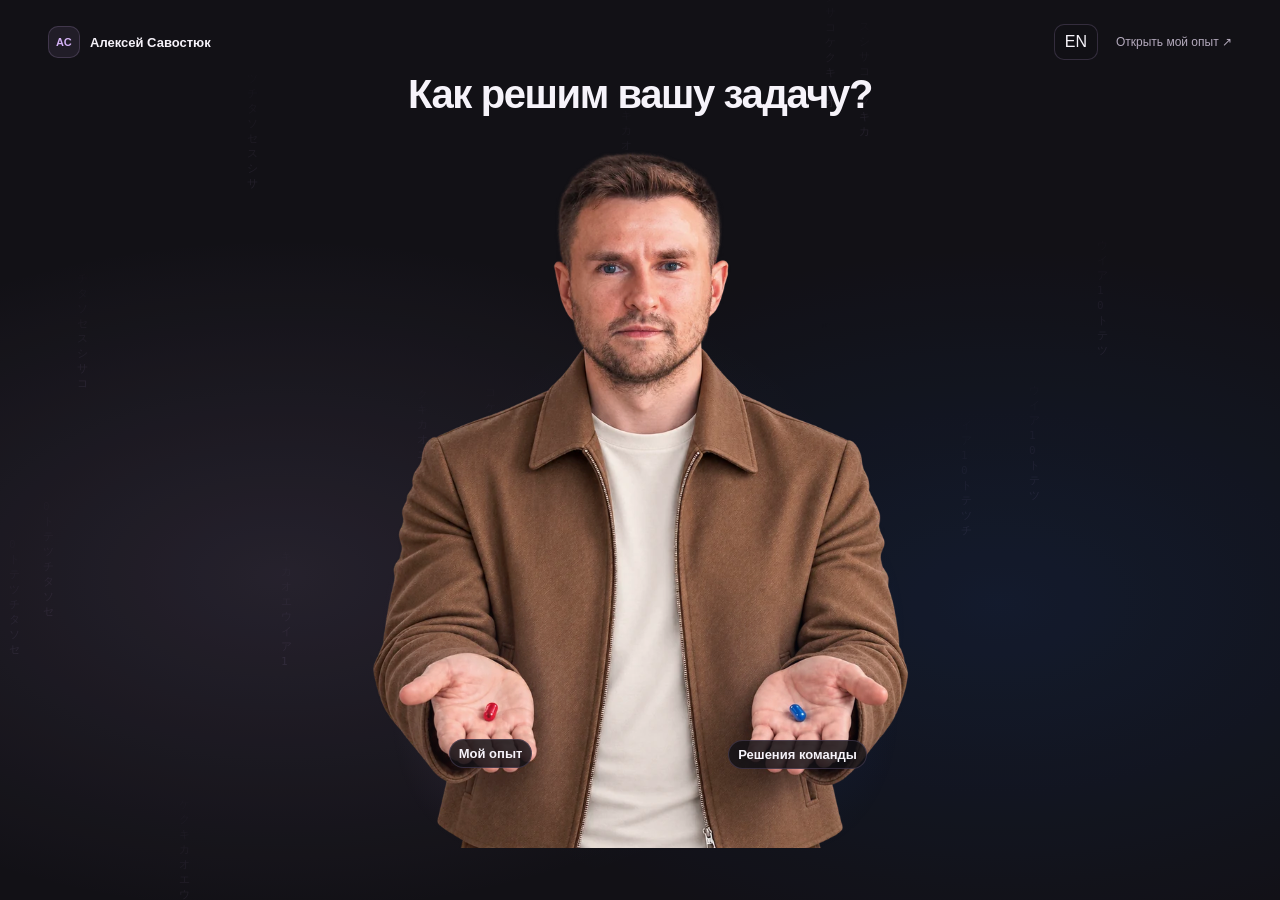
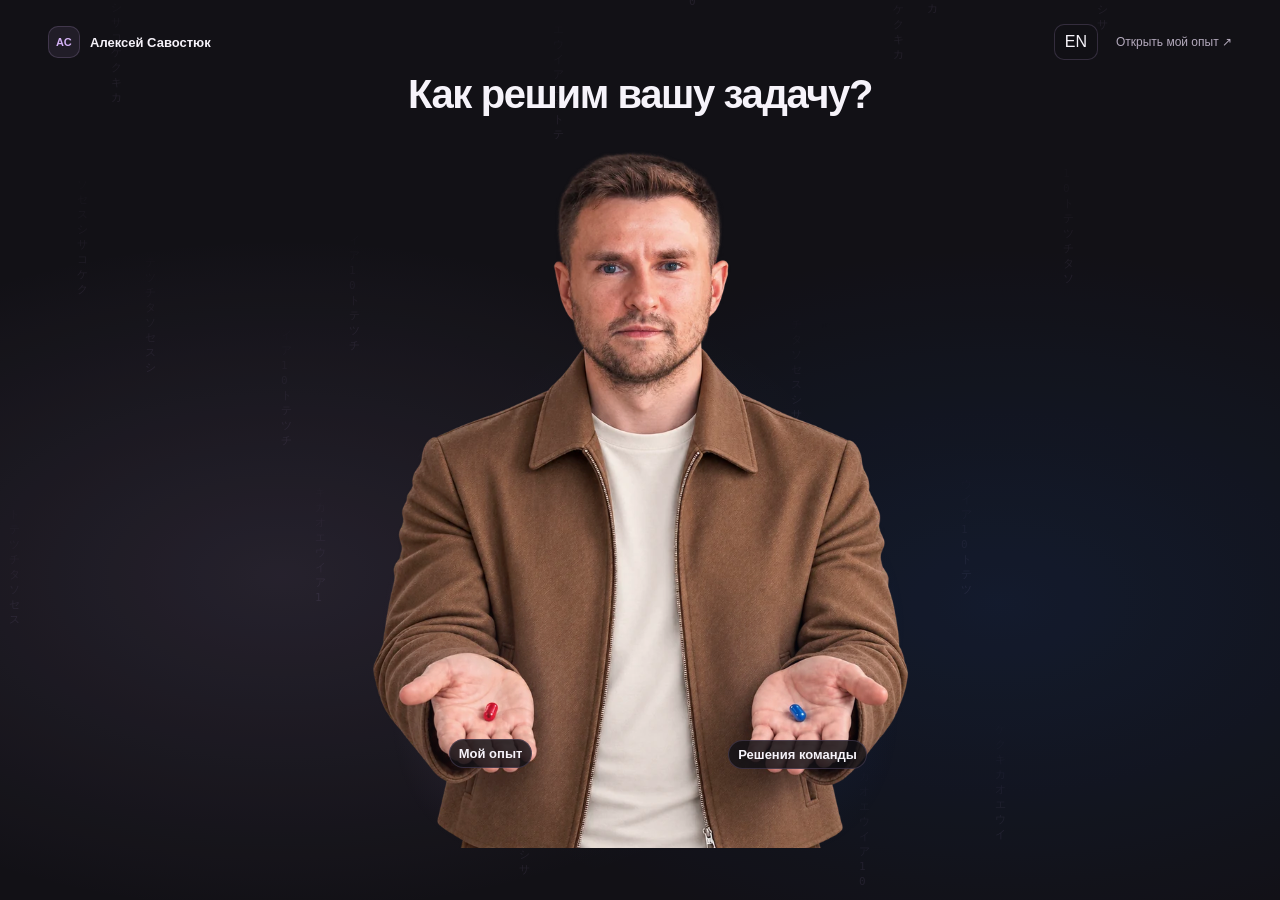
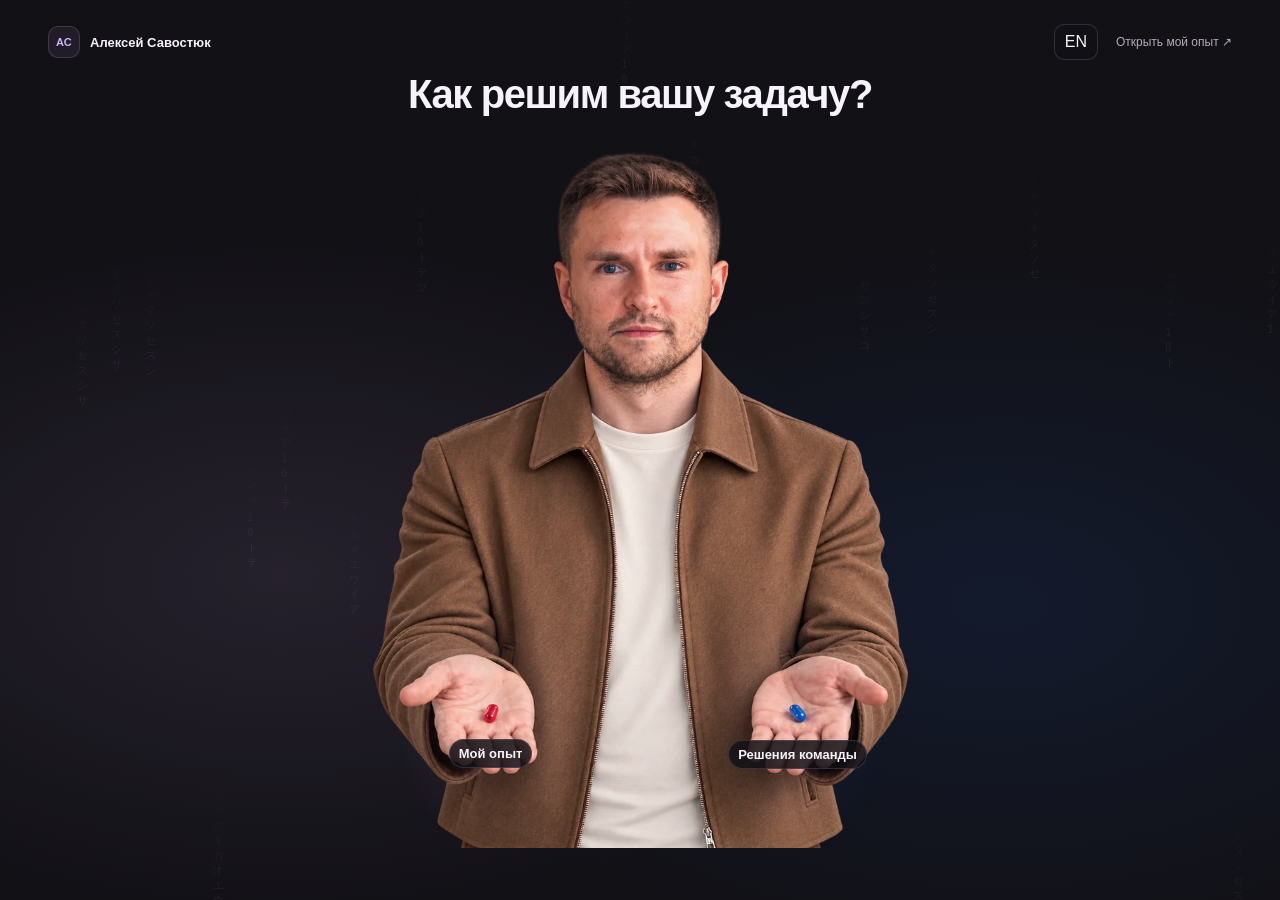
